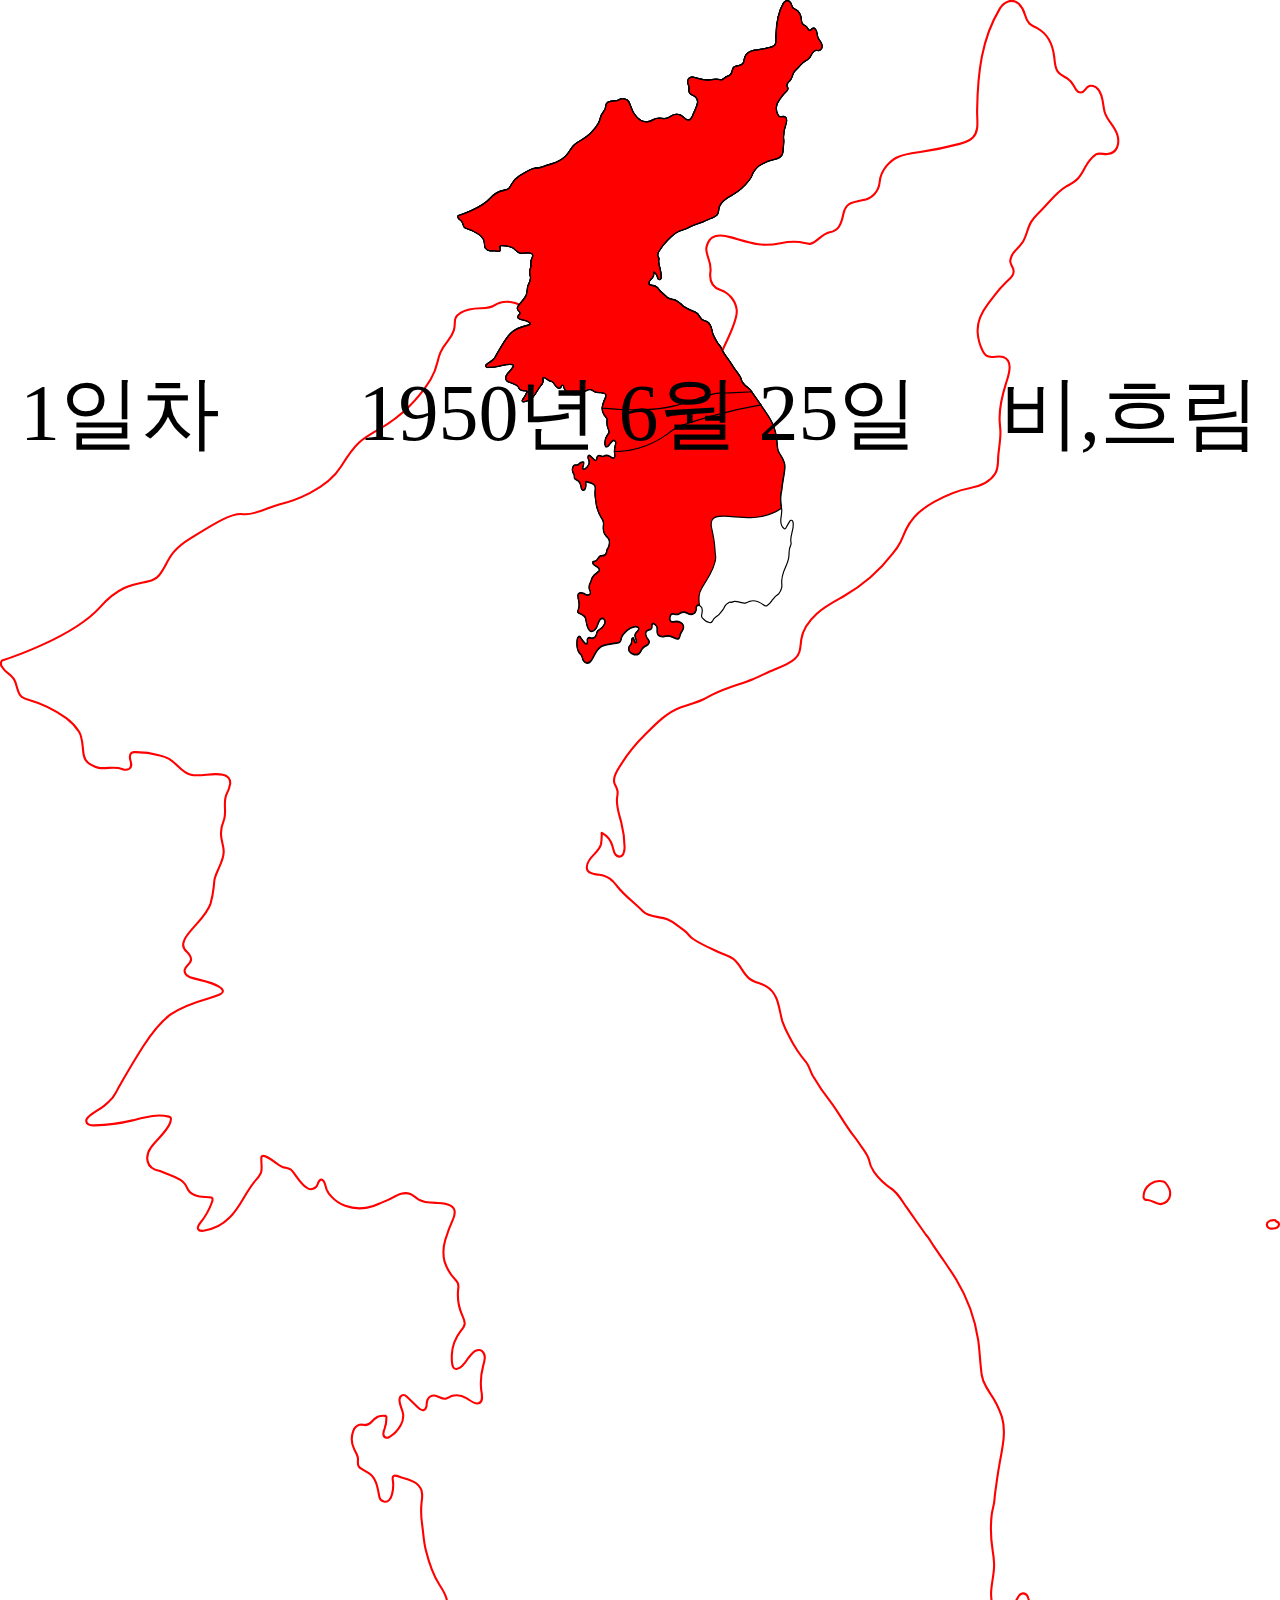
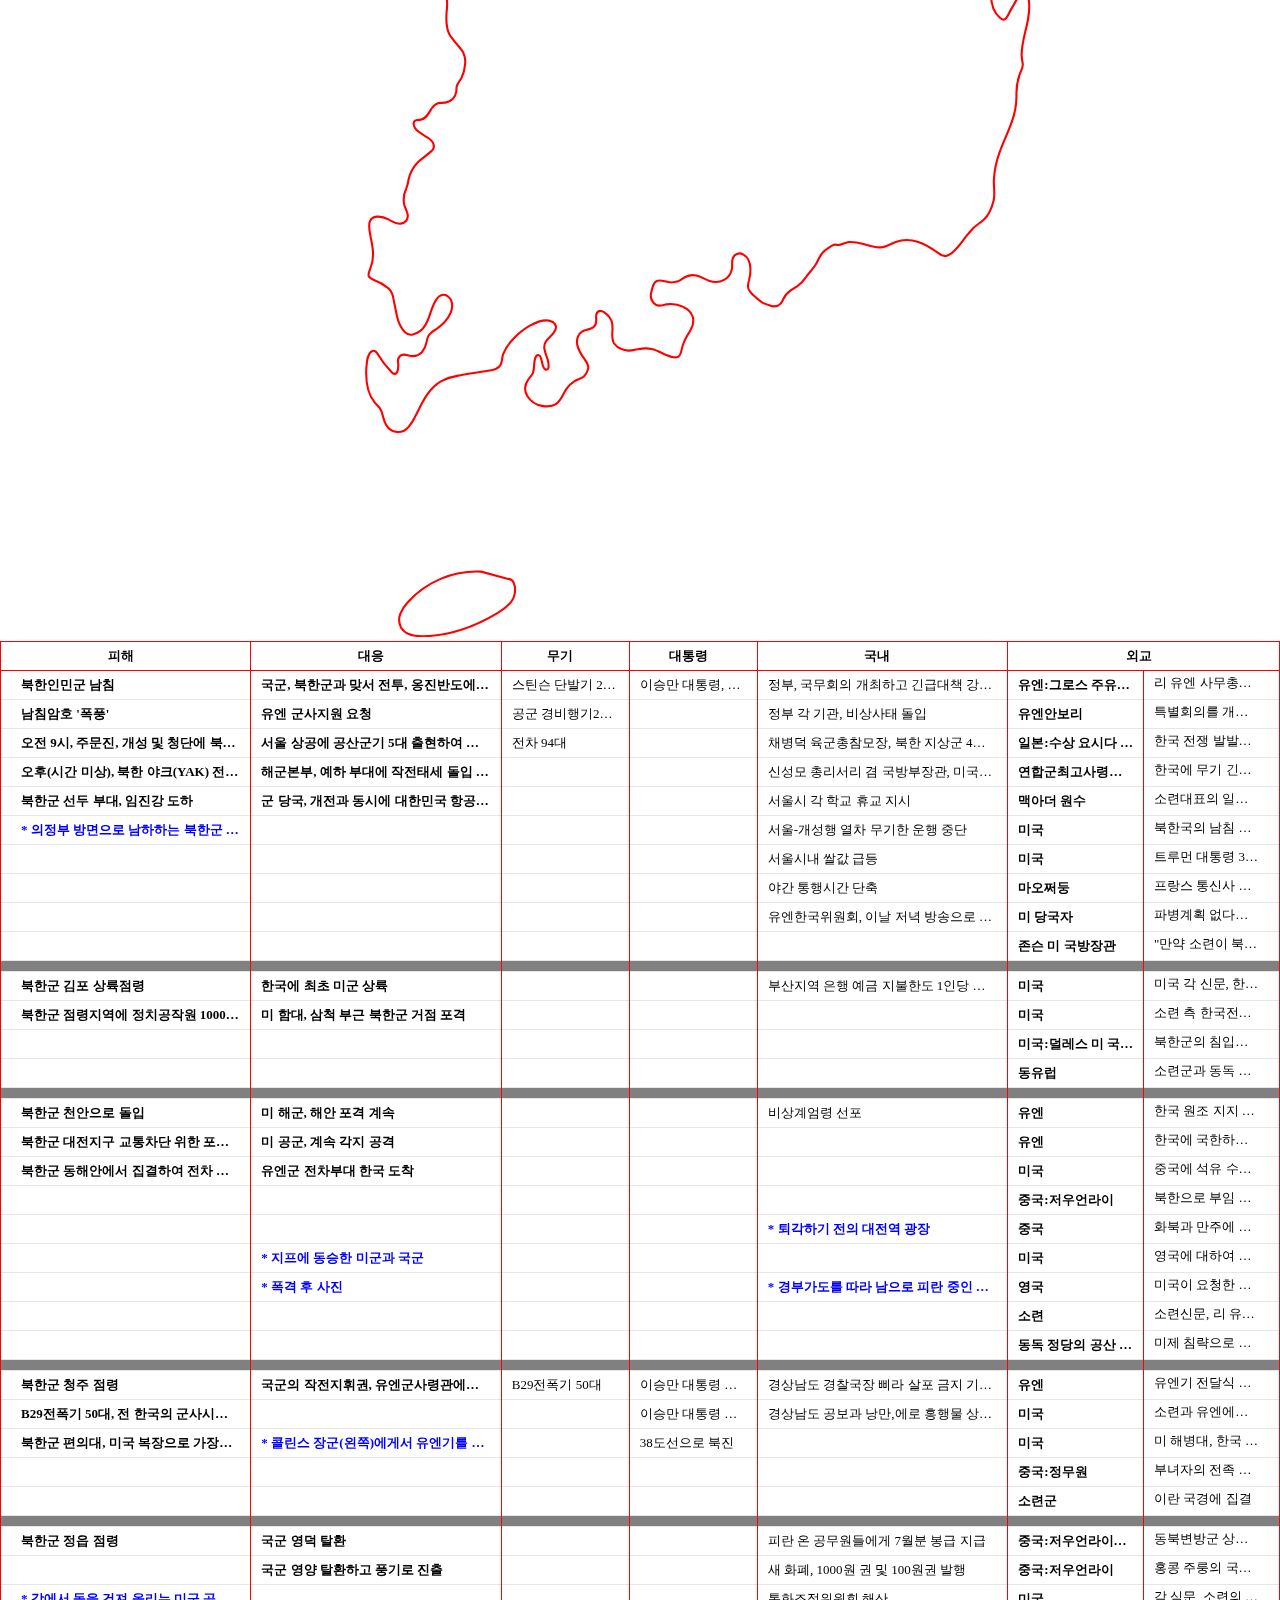
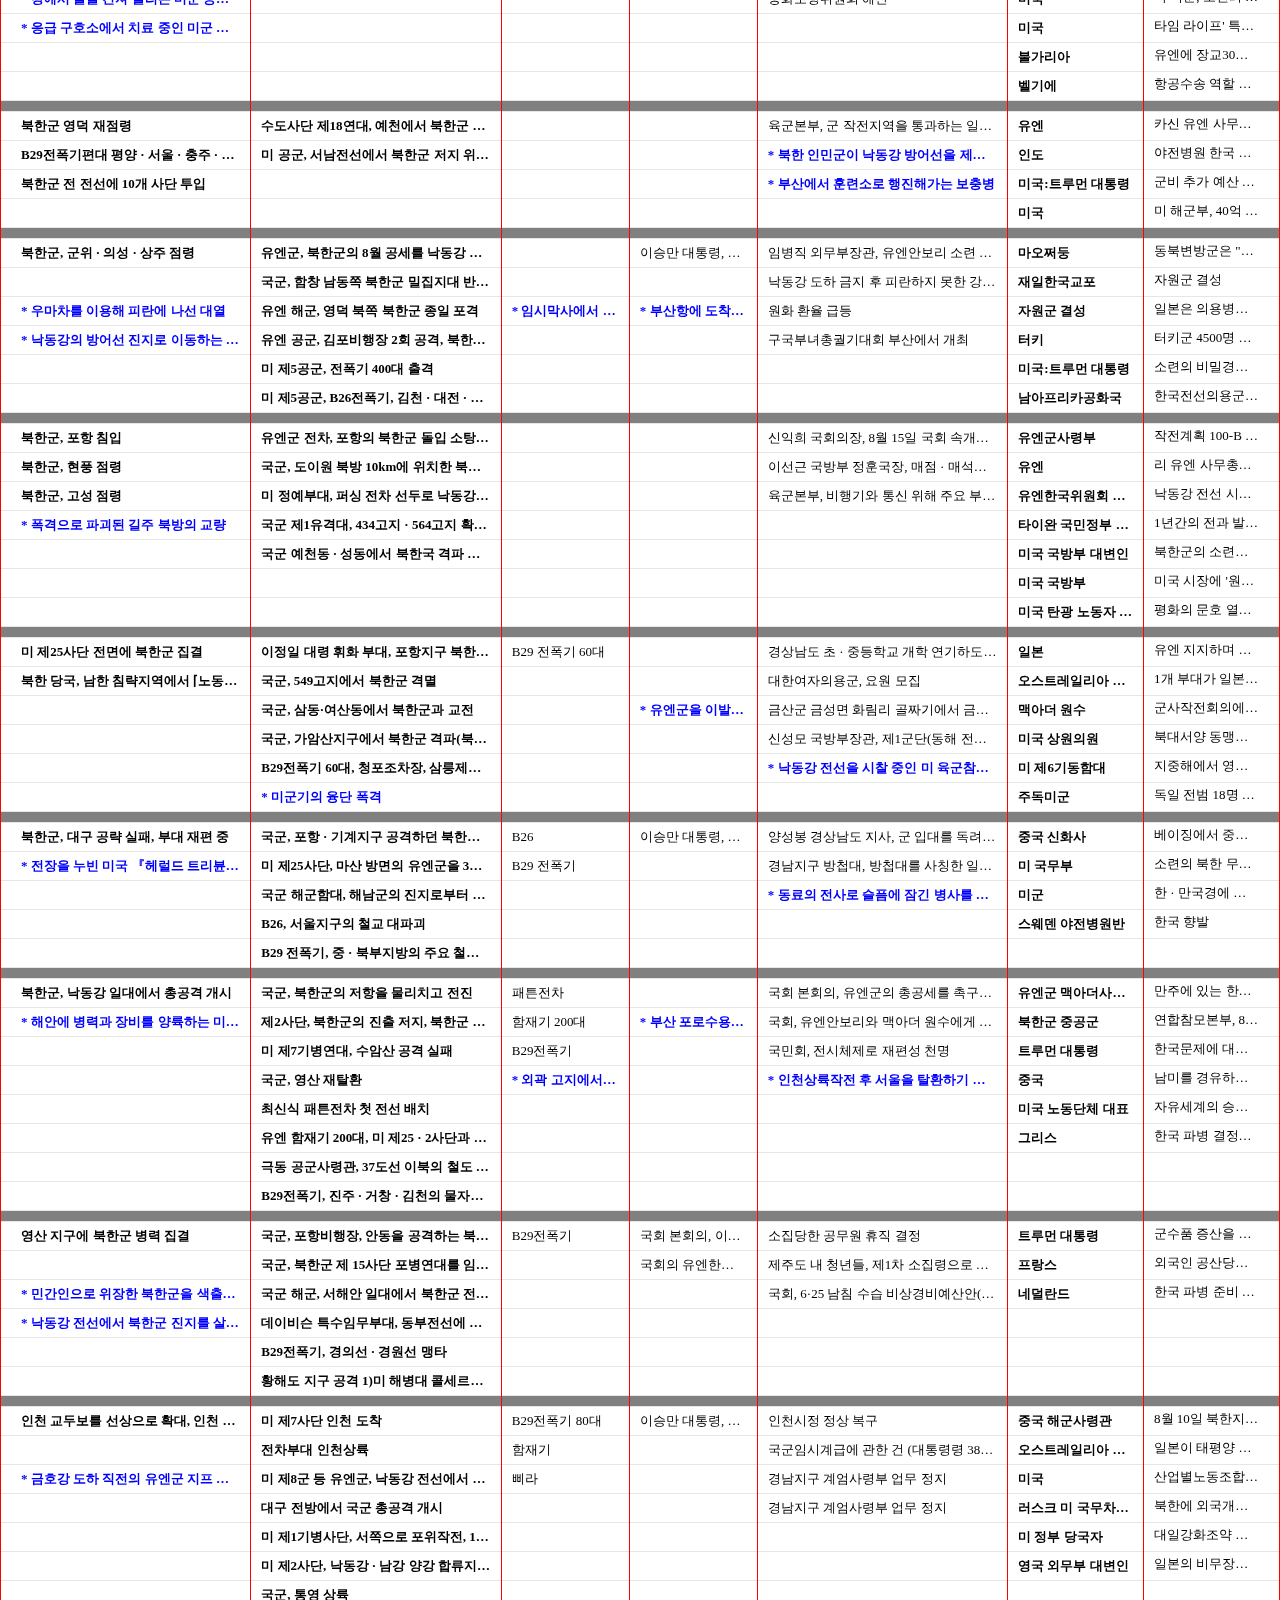
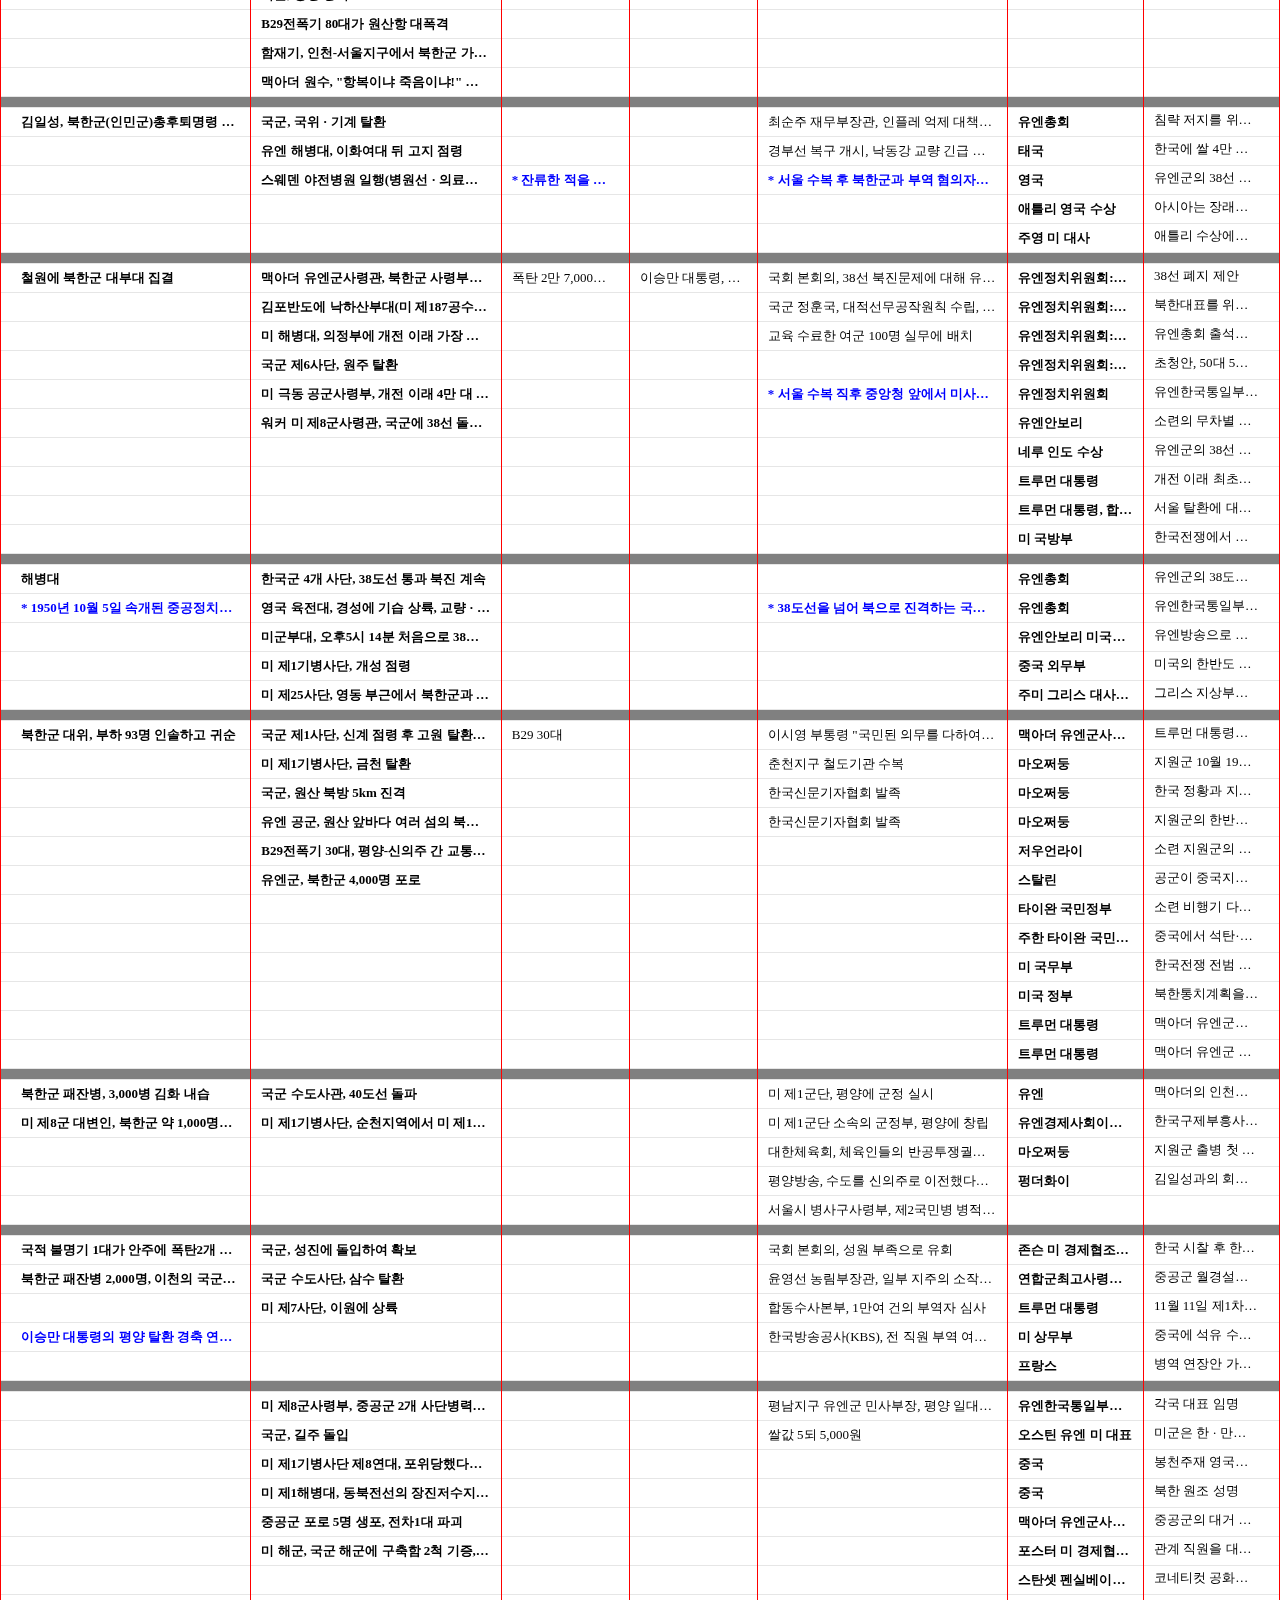
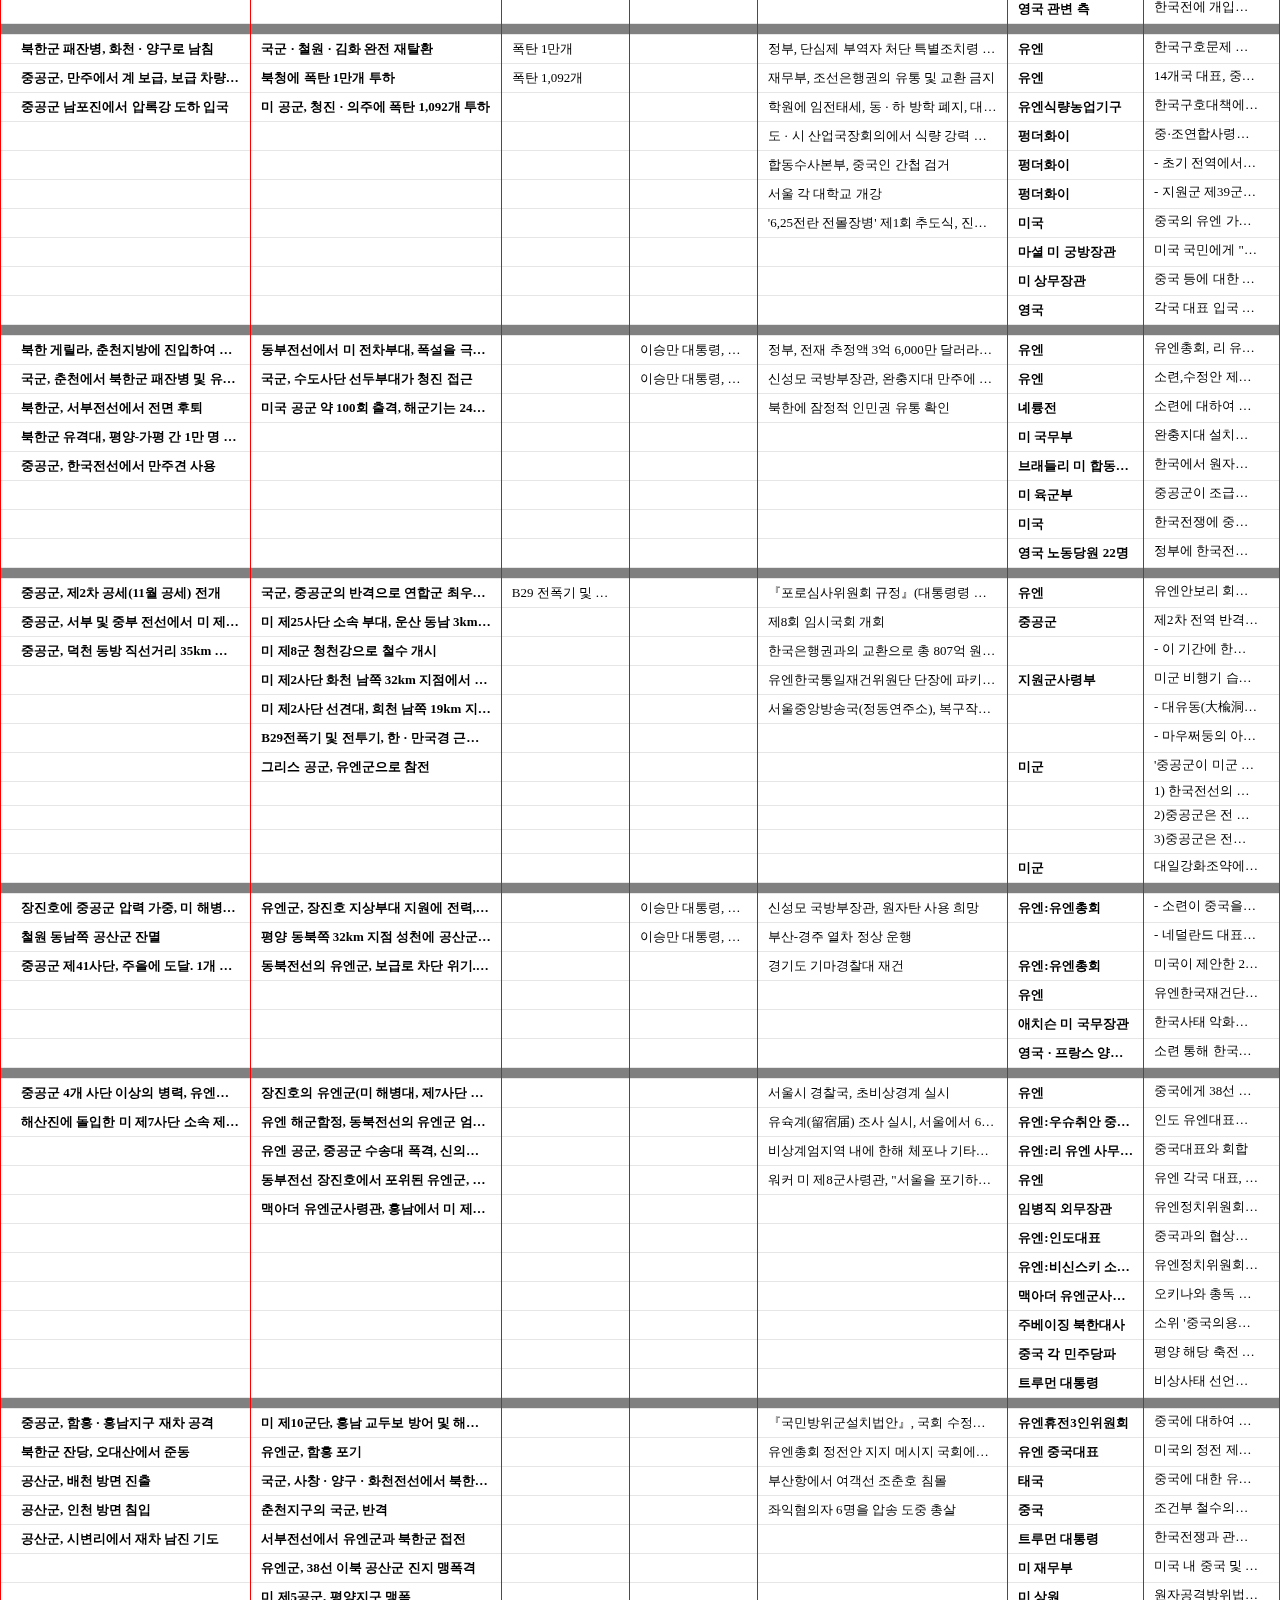
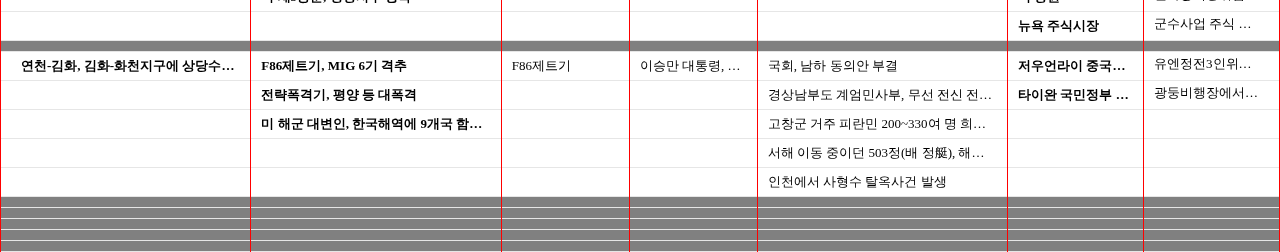
==== index.html @ 72de3a8e "Update index.html" ====
<!DOCTYPE html>
<html lang="en">
<head>
	<meta charset="UTF-8">
	<meta name="viewport" content="width=device-width, initial-scale=1.0">
	<title>index</title>
	<script src="https://code.jquery.com/jquery-3.6.0.min.js"></script>
	<script src="script.js"></script>
  	<link rel="stylesheet" type="text/css" href="1129.css">

</head>
<body>
	<div id="wrap">
		<!-- <div id="nav">
			<p>네트워크</p>
		</div> -->
		<table id="category" border="1">
			<th>피해</th>
			<th>대응</th>
			<th>무기</th>
			<th>대통령</th>
			<th>국내</th>
			<th colspan="2">국외</th>
		</table>
				<!-- 마우스 오버하면 날짜,일수,계절 셀에 따라 변하게 -->
		<div id="header">
			<div class="date">1950년 6월 25일</div>
			<div class="days">1일차</div>
			<div class="weather">비,흐림</div>
		</div>	
<!-- ***********************************************타이틀 지도*********************** -->		
		<div id="map1">
			<svg xmlns="http://www.w3.org/2000/svg" viewBox="0 0 608.01 1062.75">
				<path d="M1034.59,906.72a15.37,15.37,0,0,0,3.89-4c.11-.16.22-.32.34-.47,1.62-2.21,3.65-4.13,5-6.52a32.13,32.13,0,0,1,2.53-4.61,14.63,14.63,0,0,1,3.35-2.81,8.92,8.92,0,0,1,2.38-1.43,8.11,8.11,0,0,1,2.08.12c1.79,0,3.3-1.28,5.11-1.38a20.52,20.52,0,0,1,6.37.79c3.07.8,6.16,2.17,9.3,1.68,2.33-.35,4.37-1.69,6.58-2.52,7.4-2.8,14.33,1.08,20.26,5.31a5.48,5.48,0,0,0,3.29,1.44,4.2,4.2,0,0,0,1.85-.68c3.36-2,5.43-5.45,7.8-8.44,1.11-1.4,2.33-2.79,3.53-4.09,1.48-1.59,3.57-2.68,5.15-4.19,2.41-2.28,3.85-6,4.61-9.19s-.11-6.59.08-9.8a45.93,45.93,0,0,1,2.7-12.94c1.77-4.88,4.1-9.54,5.81-14.44a34.94,34.94,0,0,0,2.23-12.34,27,27,0,0,1,1.62-10.55c.58-1.48,1.64-3.11,1.35-4.77a21.2,21.2,0,0,1-.52-4.24c0-5.69,2-11.1,3-16.65.4-2.27,2.07-12.74-2.44-12.49a2.47,2.47,0,0,0-1.93,1.28c-1.33,2.29-2.65,4.59-4,6.89-.66,1.14-1.69,4.36-3.26,4.3a2.68,2.68,0,0,1-1.55-.76c-3.93-3.3-4.67-9.3-4.18-14.12.39-3.81,1.35-7.57,1.3-11.4a52.16,52.16,0,0,0-.72-6.7,62.47,62.47,0,0,1-.44-16.89c.34-2.5,1.21-4.92,1.35-7.4.14-2.65.67-5.35,1-8,.44-3.24.94-6.48,1.53-9.7,1.29-7,3-14.35,1-21.22a42.64,42.64,0,0,0-5.71-11.43,32.85,32.85,0,0,1-3.19-5.85,22.23,22.23,0,0,1-1.1-6.08c-.5-4.4-.66-8.91-1.31-13.32a78,78,0,0,0-10.42-28.69c-2.14-3.56-4.57-7-6.94-10.43l-3.81-5.53c-1.15-1.67-2.22-3.86-3.66-5.3-3.13-4.54-6.33-8.92-9.48-13.45-2-2.93-4.08-6.76-7.18-8.64a30.16,30.16,0,0,1-8-7.76,14.94,14.94,0,0,1-2.4-5.85c-.66-2.63-3.07-5.36-4.43-7.43a44.24,44.24,0,0,0-2.8-3.87c-4-5-6.83-10.6-10.62-15.68a109.65,109.65,0,0,1-8.9-13c-1.08-2-1.68-4.6-3.12-6.34a59.83,59.83,0,0,1-4-5.26,71.06,71.06,0,0,1-4.23-7.4,44.19,44.19,0,0,1-3.06-6.82c-1.75-6.13-1.56-13-7.79-16.6-2.57-1.49-5.78-1.79-8-3.71-3.12-2.65-4.22-6.86-7.66-9.32-1.79-1.29-3.83-1.77-5.78-2.7-4.61-2.2-9.21-3.93-13.44-6.91-1.3-.92-2-2.14-3.13-3.13-1.31-1.15-2.8-2.16-4.2-3.2a19.3,19.3,0,0,0-4.63-2.81c-3.92-1.48-8.55-.69-11.73-3.92-3.81-3.89-8.23-7-11.69-11.28a30,30,0,0,0-2.48-2.91,11.35,11.35,0,0,0-6.26-3c-1.71-.24-4.45-.23-5.57-1.82a2.9,2.9,0,0,1-.47-1.46c-.16-2.23,1.34-4.22,2.89-5.83s3.3-3.23,3.84-5.4a36.13,36.13,0,0,0,.35-4.29c.06-.41-.25-1.31.11-1.11a10.46,10.46,0,0,1,5,6.32c.39,1.41.5,2.94,1.5,4.08a2.46,2.46,0,0,0,1.84.88c1.33,0,1.84-1.17,2.09-2.16a9.53,9.53,0,0,0,.31-2.55,48.63,48.63,0,0,0-1.5-11.2c-1-3.95-2.55-7.92-2.08-12a11.5,11.5,0,0,0,.23-3.35,17.15,17.15,0,0,0-1.39-3.36c-.83-2.07.2-4.35,1.21-6.16a79.75,79.75,0,0,1,13.3-17.18c4.94-5,10.28-10.56,17-13,3.5-1.25,7.14-2.15,10.51-3.7,1.58-.73,3.1-1.61,4.65-2.41,6.07-3.17,12.67-4.67,19-7.23,3.49-1.42,6.79-3.21,10.3-4.58s6.94-2.62,9.7-5.09,2.52-5.78,3-9.22c.67-4.63,4.07-9.23,7.47-12.33,3.81-3.47,8.16-5.7,12.65-8.18A77.53,77.53,0,0,0,1080,273.62a35.16,35.16,0,0,0,3.83-5.71c1-2,1.73-4.14,2.73-6.14,2.79-5.61,7.75-9.83,13.17-12.78,5-2.73,11.09-5.45,16.73-6.47,4.4-.79,9.74-2.84,12.2-6.83,1.78-2.89,1.24-5.83,1.55-9,.35-3.51,1-7,1-10.53,0-1.81-.25-3.61-.36-5.41-.38-6.34,1.21-12.4,3.11-18.38,1.12-3.52,3.63-10.44-1.45-12.21-2.58-.9-5.78,1-8-.58a5.59,5.59,0,0,1-1.66-2.15,22.65,22.65,0,0,1-2.47-9c-.3-5.46,1.73-9.31,4.94-13.48l2.8-3.65a51.09,51.09,0,0,1,6-6.84c1.77-1.6,4.11-3.4,3.1-6.23-.55-1.54-1.59-2.31-1.31-4a8.72,8.72,0,0,1,2.21-4.42,32.8,32.8,0,0,0,3.83-4.43c1.71-2.87,2.09-6.32,3.78-9.23s4.58-5.25,6.9-7.75c3-3.19,5.9-6.86,9.7-9.09,2.07-1.21,4.12-2.12,5.8-4,2.26-2.47,3.26-5.78,5.38-8.35a12,12,0,0,1,3.07-3c1.61-.82,3.73,0,5.43-.16,4.85-.34,5.93-5.18,4.73-9.19s-4.82-6.74-6-10.69c-1.08-3.62-.51-7.86-3.16-10.9-1.2-1.38-3.38-2.23-4.88-1.17-1.19.85-1.64,2.67-3.29,2.72a2.6,2.6,0,0,1-2.12-1.14c-1.59-2.21-1.84-4-4.19-5.48-1.66-1-3.56-1.77-4.73-3.41-1.33-1.88-1.31-4.37-1.57-6.66-.64-5.62-3-11.17-8.17-13.91a15.09,15.09,0,0,1-3.65-2.14,10.48,10.48,0,0,1-2.16-4.27,11.55,11.55,0,0,0-3-5.23c-3.15-2.7-7-.81-8.84,2.28-8.71,14.49-10.58,30.45-10.85,48.65-.07,4.45,1.07,9.54-2,12.71-1.65,1.68-4,2.4-6.3,3a164,164,0,0,1-18.75,3.86c-3.57.51-7.22.93-10.53,2.36s-8.25,5.94-8.73,12a9.37,9.37,0,0,1-8.07,8.5c-5.27,1-8.12,1.45-9.2,6.83s-2.58,7.64-6.5,8.44-6.51,5.27-9.26,5.49-4.41-2.21-14-.32-14.09-.06-23.45-2.75-11,1.51-11.77,4.74,2.58,6.45,1.88,11.67,2,7.69,4.78,8.6a11.57,11.57,0,0,1,7.69,9.31c.76,5.48-5.8,16.34-7,20.11s-5.11,11.62-13.12,3.55S969,177.76,966,179.81s-4.89,4-11.83,2.9-9.68-.27-13,1.72-8.23,4.2-14.47,2.64-10.11-6.08-13.61-11.3S908,163,905.33,158.08s-10.87-5.06-14.53-2.37-10-.21-15.86,3.44.16,5.44-6.29,13.5-3.09,9.79-8.11,18.25a69.84,69.84,0,0,1-23.8,23.24C827.27,219.44,825,221,818,232.21s-23.09,16.49-29,17.92-11.9,5.45-17.64,4.74-14.2,4.87-25.1,11.61-10,11.62-14.77,17.5-14.2-.29-27.82,14.91S657,324.35,657,324.35a2.48,2.48,0,0,0,0,3.08,10.26,10.26,0,0,0,2.75,2.94,12.64,12.64,0,0,1,2.86,2.84c1.68,2.63,1.29,6.49,3.73,8.43a9,9,0,0,0,3.13,1.37,56.88,56.88,0,0,1,18,8.77,24.77,24.77,0,0,1,6.15,6.56c1.26,2.06,1.49,5.3,1.74,7.67.2,1.93.15,3.62,1.15,5.37,1.1,1.92,4.28,3.68,6.44,4,3.76.55,7.54-.88,11.35.6a3.52,3.52,0,0,0,3-.15c2.92-1.67-1.4-5.75,1.14-7.58a2.76,2.76,0,0,1,1.48-.37,41.39,41.39,0,0,1,12,1.63,18.31,18.31,0,0,1,4.39,1.6c3.74,2.12,6.1,6.64,10.31,7.53,5,1.06,10.22-1.19,15.26,0a4.72,4.72,0,0,1,2.61,1.36,4,4,0,0,1,.8,3.13,13.08,13.08,0,0,1-1.54,4.38c-2.17,4,.26,9-1.57,13.15a14.54,14.54,0,0,0-1.08,7.76c.31,2.21,1.13,4.35,1.16,6.58.05,3.12-1.42,6-2.67,8.74a27.54,27.54,0,0,0-1.6,4.22c-.36,1.39-.27,2.77-.51,4.15a48.81,48.81,0,0,1-1.46,7.73c-2.1,6.17-7.94,10.22-11.54,15.63a9,9,0,0,0-1,1.9,4.49,4.49,0,0,0,1.05,5.16c1,1,2.29,2.35,2.22,3.93-.09,2-2.83,3-3.08,5a3,3,0,0,0,1.24,2.59,7.74,7.74,0,0,0,2.74,1.2c4.18,1.17,8.6,1.81,12.33,4,1.72,1,2.89,2.56.61,3.67a32.61,32.61,0,0,1-5.27,1.85c-6.39,1.84-12.88,3.85-18.27,7.74s-9.16,9.19-12.7,14.64c-4.22,6.47-8.08,13.18-11.94,19.87a31.41,31.41,0,0,1-2.91,5,26.74,26.74,0,0,1-4.07,3.89c-2.51,2-5.39,3.18-7.63,5.48a2.76,2.76,0,0,0-.82,1.31,2.07,2.07,0,0,0,1.28,2.13,5.87,5.87,0,0,0,2.64.36,86.27,86.27,0,0,0,18.09-2.38c5.71-1.38,11.3-3.19,17.23-1.77a1.36,1.36,0,0,1,.79.4,1.16,1.16,0,0,1,.17.76,6.73,6.73,0,0,1-.52,2.12c-1.92,4.54-6.25,7.4-9,11.43a9,9,0,0,0-1.76,5,6.16,6.16,0,0,0,3.46,5.36c1.05.5,2.18.53,3.27,1,1.26.56,2.53,1.09,3.82,1.57,2.82,1.05,5.94,2.06,7.55,4.6.52.82.85,1.74,1.36,2.56,2.14,3.4,6.8,3.41,10.35,3.53a1.59,1.59,0,0,1,.84.18c.58.37.44,1.25.21,1.91a34.22,34.22,0,0,1-5.78,10.24c-.63.78-1.34,1.78-.91,2.69s1.64,1,2.61.86A21.56,21.56,0,0,0,765.06,589c5.42-5.24,7.57-12.43,12.55-17.92,1.2-1.32,2.39-2.72,2.59-4.55s-.11-3.84-.09-5.73a1.41,1.41,0,0,1,.14-.73,1,1,0,0,1,.89-.38c1.9.14,4.66,2.42,6.18,3.52a11.13,11.13,0,0,0,2.84,1.74c1.25.44,2.7.36,3.8,1.09a5.75,5.75,0,0,1,1.3,1.35c1.93,2.47,3.75,5.72,6.44,7.42a3.3,3.3,0,0,0,5.17-1.63c.34-.87.7-2.56,2.06-2.18a2,2,0,0,1,1.09,1.1,21.62,21.62,0,0,1,1.07,3.47,10.72,10.72,0,0,0,2.24,3.34,17,17,0,0,0,6.61,4.49,19.87,19.87,0,0,0,10.45.87,22.32,22.32,0,0,0,5.64-1.84c1.44-.7,2.89-1.18,4.32-1.84,3.25-1.48,6.76-4.32,10.55-2.79,1.41.57,2.48,1.73,3.77,2.53,2.76,1.71,6.14,1.62,9.26,1.72,2.85.09,8,.47,8.07,4.36a9,9,0,0,1-.89,3.57,79.35,79.35,0,0,0-3.62,9.64,19.77,19.77,0,0,0-.36,10.18,22.39,22.39,0,0,0,5.18,8.75,6.1,6.1,0,0,1,1.18,1.67,6.56,6.56,0,0,1,.1,3.15A24.3,24.3,0,0,0,875.36,635c.64,1.48,1.56,3,1.34,4.57-.19,1.39-1.21,2.49-2.07,3.61a19.49,19.49,0,0,0-4,10.9c-.09,1.77-.16,4.3.62,5.94s3,.66,4.12-.38a21.67,21.67,0,0,0,2.75-3.49,26.87,26.87,0,0,1,2.49-2.94c1-1,3-1.92,4.32-.86a4.08,4.08,0,0,1,1.33,3.39,16.18,16.18,0,0,1-.78,3.69,31.29,31.29,0,0,0-.94,11.15c.18,1.83,1.43,5.92-1.27,6.65-2,.54-4.13-1.61-5.75-2.47a9,9,0,0,0-6.66-1.12c-1,.3-1.87,1-2.9,1.3-1.91.57-3.72-1.31-5.71-1.4a3.47,3.47,0,0,0-3.13,1.92c-.66,1.17-.31,2.16-.6,3.39a2.06,2.06,0,0,1-1.43,1.61c-1,.23-1.94-.59-2.67-1.33q-2.51-2.6-5.15-5.06c-1.71-1.61-3.46-.56-3.53,1.61-.07,2.36,1.45,4.4,1.75,6.69a8.79,8.79,0,0,1-1.18,5.23,14.5,14.5,0,0,1-5.27,5.53,2.51,2.51,0,0,1-1.5.47,1.91,1.91,0,0,1-1.45-1.93,7.37,7.37,0,0,1,.64-2.54,14.15,14.15,0,0,0,.79-5.28.57.57,0,0,0-.68-.68,8,8,0,0,0-3.42.43,11.13,11.13,0,0,0-3,2.47,4.35,4.35,0,0,1-3.18,1.5,5.81,5.81,0,0,0-2.43-.14,4.7,4.7,0,0,0-3,2.84,11,11,0,0,0,.41,8.71c.7,1.38,1.66,2.71,1.8,4.25.12,1.28-.33,2.68.3,3.8a3.68,3.68,0,0,0,1.24,1.21c1.2.82,2.54,1.43,3.76,2.24,3.59,2.41,4.11,7.24,4.84,11a3,3,0,0,0,2.18,2.4c4.41,1.06,4.67-7.7,4.24-10.13-.16-.92-.3-1.91.67-2.14s3,.78,3.88,1a22.29,22.29,0,0,1,5.45,1.95,7.54,7.54,0,0,1,3.69,4.28,13.08,13.08,0,0,1,0,5.14,41.8,41.8,0,0,0,.27,10.95c.55,4,.67,7.84,1.65,11.77,1.41,5.71,3.21,11.63,6.46,16.57,1.61,2.45,3.34,5,3.69,7.88a23.4,23.4,0,0,1-.17,4.8c-.33,3.87-.52,8.26,1.65,11.62a60.49,60.49,0,0,0,4.51,5.61,12.9,12.9,0,0,1,1.71,2.44,10.19,10.19,0,0,1,.85,5.8,17.3,17.3,0,0,1-1.76,6.4c-.78,1.31-1.91,2.48-2.22,4a23.59,23.59,0,0,0-.17,2.38,6.06,6.06,0,0,1-5.18,5.2,20.09,20.09,0,0,0-3.48.25,6.75,6.75,0,0,0-3.52,3.29c-1.2,2-2.5,4.45-5.06,4.64-1,.07-2.23,0-2.77.79a2.17,2.17,0,0,0-.19,1.48,4.55,4.55,0,0,0,.8,1.94c1.63,2.21,4.22,3,6.28,4.52,1.51,1.13,3,3,2.22,5a2.9,2.9,0,0,1-.81,1c-2,1.79-4.28,3.35-6.31,5.16a16.94,16.94,0,0,0-4.63,8.32,19.67,19.67,0,0,1-1.1,4.38,12,12,0,0,0-1,7.58c.35,1.32,1,2.54,1.4,3.85a4.45,4.45,0,0,1-.42,3.92,3.94,3.94,0,0,1-2.68,1.35c-2.49.27-3.73-.93-5.82-2-2.46-1.25-7.16-2.56-8.7.72-1.1,2.32,0,6,.45,8.44,1.1,5.22,1.72,9.67-.5,14.7-.44,1-1,2.15-.53,3.16s1.65,1.45,2.7,1.84a20.74,20.74,0,0,1,6.18,3.57,7.82,7.82,0,0,1,1.62,1.73c1.1,1.67,1.21,3.89,1.64,5.8.49,2.2.83,4.44,1.4,6.62a15.22,15.22,0,0,0,3.78,7.19c2,1.89,5.18.73,7.12-.79,2.24-1.74,3.45-4.49,4.36-7.19s1.68-5.5,3.33-7.82a4.52,4.52,0,0,1,3.23-2.17,3.3,3.3,0,0,1,1.83.5,5.15,5.15,0,0,1,2.33,3.71,8.54,8.54,0,0,1-.68,4.42c-1.42,3.44-4.29,6.1-7.43,8.12a9.15,9.15,0,0,0-3,2.53,10,10,0,0,0-1,3.19,10,10,0,0,1-2.22,4.82,6.26,6.26,0,0,1-5.18,1.77c-1.7-.16-3.57-1.47-5.13-.05a3.29,3.29,0,0,0-1,2.85,12.45,12.45,0,0,1-.11,3.9c-.15.78-.51,1.69-1.3,1.82a2.13,2.13,0,0,1-1.7-.87,43.55,43.55,0,0,1-6.33-8.23,4.82,4.82,0,0,0-1-1.34c-2.66-2.19-4.08,2.61-4.3,4.38-.76,6.07-.54,14.49,3.54,19.48.78,1,1.73,1.76,2.46,2.75,1.8,2.48,1.46,5.69,3.15,8.14a6.35,6.35,0,0,0,10.59.86,21,21,0,0,0,3.14-4.92c3.19-6.19,6-13.19,12.42-16.79a28,28,0,0,1,8-2.62c5.26-1.11,10.52-1.78,15.82-2.6a7.41,7.41,0,0,0,2-.54c3.65-1.63,2.62-4.63,3.55-7.1a20,20,0,0,1,3.92-6.25,33,33,0,0,1,8.78-7.3c2.87-1.55,6.76-3.34,10-2.1a3.45,3.45,0,0,1,2.36,2.45,3.24,3.24,0,0,1-.27,1.7c-1.43,3.62-5.86,4.55-5.2,9.08a29.69,29.69,0,0,0,1.49,4.81c.23.69,1.49,6.07-1.12,4.81a2.63,2.63,0,0,1-1.12-1.82q-.42-1.56-.78-3.15c-.15-.69-.4-1.49-1.07-1.69-.83-.24-1.54.65-1.81,1.47-.8,2.4-.1,5.2-1.29,7.44a25.88,25.88,0,0,1-2,2.67c-3.9,5.52.81,11.43,6.48,12.47,2.26.41,4.74.44,6.66-.8,2.38-1.53,3.28-4.51,4.79-6.9a12.85,12.85,0,0,1,4.1-4.07c2.32-1.41,5-1.12,6.29-5.36a3.77,3.77,0,0,0,.16-1.79,7.92,7.92,0,0,0-1.55-3c-1.58-2.21-3.18-4.47-3.65-7.24a7.08,7.08,0,0,1,.35-3.76c1.08-2.75,3.16-2.78,5.48-3.58a7,7,0,0,0,1.91-.92c2.38-1.8.69-4.21,1.45-6.3a2.1,2.1,0,0,1,2.32-1.35,4.64,4.64,0,0,1,2.21,1.28,9.31,9.31,0,0,1,2.59,3.42c1.3,3.31-.7,7.59,1.16,10.64a7.16,7.16,0,0,0,3.51,2.76,10.18,10.18,0,0,0,3.22.72,19,19,0,0,0,3.28-.45c1.1-.15,2.19-.36,3.3-.48a13.94,13.94,0,0,1,4.6.18c3.65.8,6.76,3.43,10.47,3.92a3.47,3.47,0,0,0,2.16-.28c1-.59,1.27-1.84,1.52-3a22.78,22.78,0,0,1,1.51-4.72c.85-1.8,2-3.41,2.95-5.18a8.44,8.44,0,0,0,1-5.74,8,8,0,0,0-4.56-5,13.6,13.6,0,0,0-8-1.23c-2.17.39-4,1.45-6-.56a5.28,5.28,0,0,1-1.23-5.16c.43-1.51.61-4.27,2.41-5.26,1.24-.68,2.77-.26,4.14.07a9.83,9.83,0,0,0,6.14,0c1.25-.52,2.28-1.46,3.48-2.09a7.81,7.81,0,0,1,5.29-.7c2.18.49,4,1.9,6.17,2.6a8.87,8.87,0,0,0,7.2-.64,7.44,7.44,0,0,0,3.48-5.23c.4-2-.57-4.44,1.13-6.16a3.67,3.67,0,0,1,4.32-.49c2.43,1.29,3.21,4.05,3.31,6.63a18.22,18.22,0,0,1-.63,5.55,9.35,9.35,0,0,0-.55,2.84c.08,2.14,1.89,3.76,3.56,5.11a26.6,26.6,0,0,0,3.5,2.81,22.09,22.09,0,0,0,3.11,1.11,5.7,5.7,0,0,0,4,.28,5,5,0,0,0,2.35-2.59c.07-.13.13-.27.19-.41a10.43,10.43,0,0,1,3.63-4.32Z" transform="translate(-655.99 -10.63)" fill="none" stroke="red" stroke-miterlimit="10"/>
				<path d="M884.56,1042.18a44.15,44.15,0,0,0-34.76,14.4,17.27,17.27,0,0,0-3.63,5.59,8,8,0,0,0,.27,6.5c2,3.55,6.71,4.29,10.76,4.2,12.46-.3,24.59-4.68,35.27-11.12,3-1.79,6-3.9,7.4-7s1-9.11-2.51-9.11Z" transform="translate(-655.99 -10.63)" fill="none" stroke="red" stroke-miterlimit="10"/>
				<path d="M1208.56,571.82a7.67,7.67,0,0,0-9.37,6.78,1.92,1.92,0,0,0,.46,1.67,2.85,2.85,0,0,0,1.6.37c2.11.21,3.9,1.91,6,1.94a4.89,4.89,0,0,0,4.56-4.19c.37-2.22-.83-4.34-2.31-6Z" transform="translate(-655.99 -10.63)" fill="none" stroke="red" stroke-miterlimit="10"/>
				<path d="M1261.8,590.29a4.85,4.85,0,0,0-2.87.37,2,2,0,0,0-1,2.47,2,2,0,0,0,1.27,1,4.51,4.51,0,0,0,1.68.08,4.06,4.06,0,0,0,1.77-.5,1.77,1.77,0,0,0,.88-1.53,1.43,1.43,0,0,0-1.27-1.27Z" transform="translate(-655.99 -10.63)" fill="none" stroke="red" stroke-miterlimit="10"/>
			</svg>
		</div>


<!-- ***********************************************지도바탕*********************** -->		
<svg id="map2" xmlns="http://www.w3.org/2000/svg" viewBox="0 0 308.14 559.55" width="1280px" height="664px">
    <svg id="Layer_1" data-name="Layer 1" xmlns="http://www.w3.org/2000/svg" viewBox="0 0 308.14 559.55" width="308px" height="559px">
      <defs>
        <mask id="mask">
          <rect x="0" y="0" width="1280px" height="664px" class="mask"/>
        </mask>
      </defs> 
      <path mask="url(#mask)" d="M711.46,62.26c-.69-2.31-2.79-3.9-3.46-6.18-.62-2.1-.29-4.55-1.83-6.32a2.23,2.23,0,0,0-2.82-.67c-.69.49-1,1.54-1.91,1.57a1.51,1.51,0,0,1-1.23-.66c-.91-1.28-1.06-2.32-2.42-3.17a8.44,8.44,0,0,1-2.74-2c-.77-1.09-.76-2.52-.91-3.85-.37-3.26-1.74-6.46-4.72-8a8.74,8.74,0,0,1-2.12-1.24,6,6,0,0,1-1.25-2.48,6.7,6.7,0,0,0-1.77-3c-1.82-1.56-4-.47-5.11,1.32-5,8.39-6.13,17.63-6.28,28.16,0,2.58.61,5.52-1.19,7.36a7.76,7.76,0,0,1-3.65,1.74A93.61,93.61,0,0,1,657.2,67a24.66,24.66,0,0,0-6.1,1.37,9,9,0,0,0-5.05,6.93,5.42,5.42,0,0,1-4.67,4.92c-3.06.56-4.71.84-5.33,4s-1.49,4.42-3.77,4.89-3.76,3-5.35,3.17-2.55-1.27-8.09-.18-8.16,0-13.58-1.59-6.35.87-6.82,2.74,1.5,3.74,1.09,6.76,1.19,4.45,2.77,5a6.71,6.71,0,0,1,4.46,5.38c.43,3.18-3.37,9.47-4,11.65s-3,6.72-7.6,2.05-9.65-2.11-11.33-.93-2.83,2.33-6.85,1.68-5.61-.16-7.54,1a10.72,10.72,0,0,1-8.37,1.52c-3.61-.9-5.85-3.52-7.88-6.54s-3-7.41-4.51-10.24-6.29-2.93-8.41-1.37-5.82-.12-9.18,2,.09,3.15-3.64,7.82-1.79,5.66-4.7,10.56A40.28,40.28,0,0,1,508.92,143c-5.48,3.07-6.81,4-10.87,10.46s-13.37,9.55-16.77,10.38-6.9,3.16-10.22,2.74-8.22,2.82-14.53,6.73S450.72,180,448,183.41s-8.22-.16-16.1,8.64-27,14.74-27,14.74a1.46,1.46,0,0,0,0,1.78,6.16,6.16,0,0,0,1.6,1.7,7.38,7.38,0,0,1,1.65,1.65c1,1.52.75,3.75,2.16,4.88a5.34,5.34,0,0,0,1.81.79,32.88,32.88,0,0,1,10.44,5.08,14.27,14.27,0,0,1,3.56,3.79,11.35,11.35,0,0,1,1,4.44,7.07,7.07,0,0,0,.66,3.11,6,6,0,0,0,3.73,2.32c2.18.32,4.37-.51,6.58.35a2.06,2.06,0,0,0,1.75-.09c1.69-1-.81-3.33.67-4.39a1.54,1.54,0,0,1,.85-.21,23.58,23.58,0,0,1,7,.94,10.87,10.87,0,0,1,2.54.92c2.17,1.23,3.53,3.85,6,4.36,2.89.62,5.92-.68,8.83,0a2.76,2.76,0,0,1,1.52.79,2.36,2.36,0,0,1,.46,1.81,7.5,7.5,0,0,1-.9,2.54c-1.25,2.31.15,5.2-.9,7.61a8.34,8.34,0,0,0-.63,4.49,31.34,31.34,0,0,1,.67,3.81,12.17,12.17,0,0,1-1.54,5.06,15.32,15.32,0,0,0-.93,2.44c-.21.81-.15,1.61-.29,2.41a29.14,29.14,0,0,1-.85,4.47c-1.22,3.57-4.6,5.92-6.68,9.05a5,5,0,0,0-.56,1.1,2.59,2.59,0,0,0,.61,3,3.4,3.4,0,0,1,1.28,2.28c-.05,1.16-1.64,1.74-1.78,2.89a1.71,1.71,0,0,0,.72,1.51,4.67,4.67,0,0,0,1.58.69c2.42.68,5,1.05,7.14,2.34,1,.59,1.67,1.48.35,2.12a19,19,0,0,1-3.05,1.07c-3.7,1.07-7.46,2.23-10.57,4.49s-5.3,5.31-7.36,8.47c-2.44,3.75-4.67,7.63-6.91,11.5a17.7,17.7,0,0,1-1.68,2.89,15.23,15.23,0,0,1-2.36,2.25c-1.45,1.13-3.12,1.84-4.42,3.18a1.57,1.57,0,0,0-.47.75,1.21,1.21,0,0,0,.74,1.24,3.29,3.29,0,0,0,1.53.2,50,50,0,0,0,10.47-1.37c3.3-.8,6.54-1.85,10-1a.75.75,0,0,1,.46.23.64.64,0,0,1,.1.45,3.47,3.47,0,0,1-.3,1.22c-1.11,2.63-3.61,4.29-5.18,6.62a5.25,5.25,0,0,0-1,2.87,3.56,3.56,0,0,0,2,3.1c.61.29,1.26.31,1.89.59s1.47.63,2.21.91c1.63.61,3.44,1.2,4.38,2.66.3.48.48,1,.78,1.49,1.24,2,3.94,2,6,2a.9.9,0,0,1,.49.1c.33.22.25.73.12,1.11a19.66,19.66,0,0,1-3.35,5.93c-.36.45-.77,1-.52,1.55s.94.57,1.51.5a12.49,12.49,0,0,0,7.05-3.6c3.13-3,4.38-7.19,7.27-10.37a4.93,4.93,0,0,0,1.5-2.64c.12-1.09-.07-2.22-.06-3.31a.83.83,0,0,1,.08-.42.55.55,0,0,1,.52-.22c1.1.08,2.7,1.39,3.57,2a6.71,6.71,0,0,0,1.65,1,9.31,9.31,0,0,1,2.2.63,3.47,3.47,0,0,1,.75.78c1.12,1.43,2.17,3.32,3.73,4.3a1.91,1.91,0,0,0,3-.94c.2-.51.41-1.49,1.2-1.27a1.2,1.2,0,0,1,.63.64,12.21,12.21,0,0,1,.61,2,6.43,6.43,0,0,0,1.3,1.93,9.78,9.78,0,0,0,3.83,2.6,11.33,11.33,0,0,0,6.05.5,12.45,12.45,0,0,0,3.26-1.06c.84-.41,1.67-.68,2.5-1.06,1.89-.86,3.92-2.5,6.11-1.62a15.74,15.74,0,0,1,2.19,1.46c1.59,1,3.55.94,5.36,1,1.64,0,4.6.27,4.67,2.52a5.19,5.19,0,0,1-.52,2.07,46.92,46.92,0,0,0-2.1,5.58,11.55,11.55,0,0,0-.2,5.89,13.09,13.09,0,0,0,3,5.07,3.54,3.54,0,0,1,.69,1,3.89,3.89,0,0,1,.06,1.83,14,14,0,0,0,1,6.74,5.15,5.15,0,0,1,.78,2.64,4.66,4.66,0,0,1-1.2,2.09,11.36,11.36,0,0,0-2.3,6.31,7.83,7.83,0,0,0,.37,3.44c.48,1,1.7.39,2.38-.22a12,12,0,0,0,1.59-2,15.59,15.59,0,0,1,1.44-1.7c.6-.61,1.73-1.11,2.5-.5a2.37,2.37,0,0,1,.78,2,9.82,9.82,0,0,1-.45,2.14,18.06,18.06,0,0,0-.55,6.46c.1,1.06.83,3.42-.73,3.85-1.15.31-2.4-.94-3.34-1.43a5.17,5.17,0,0,0-3.85-.65c-.61.17-1.09.57-1.68.75-1.11.33-2.15-.76-3.31-.81a2,2,0,0,0-1.81,1.11c-.38.68-.18,1.25-.34,2a1.21,1.21,0,0,1-.83.94c-.59.13-1.12-.35-1.55-.78-1-1-2-2-3-2.93s-2-.32-2,.94.84,2.54,1,3.87a5.15,5.15,0,0,1-.68,3,8.47,8.47,0,0,1-3.06,3.2,1.42,1.42,0,0,1-.86.27,1.1,1.1,0,0,1-.84-1.12,4.3,4.3,0,0,1,.37-1.47,8.35,8.35,0,0,0,.46-3.05.34.34,0,0,0-.4-.4,4.73,4.73,0,0,0-2,.25,6.34,6.34,0,0,0-1.72,1.43,2.53,2.53,0,0,1-1.84.87,3.5,3.5,0,0,0-1.41-.08,2.73,2.73,0,0,0-1.74,1.64,6.4,6.4,0,0,0,.23,5,7.15,7.15,0,0,1,1.05,2.47c.06.74-.19,1.55.17,2.2a2.07,2.07,0,0,0,.72.69c.7.48,1.47.83,2.17,1.3,2.09,1.4,2.39,4.19,2.81,6.4a1.73,1.73,0,0,0,1.26,1.39c2.55.61,2.7-4.46,2.45-5.86-.09-.54-.17-1.11.39-1.25s1.72.46,2.25.6a12.85,12.85,0,0,1,3.15,1.12,4.41,4.41,0,0,1,2.14,2.48,7.48,7.48,0,0,1,0,3,24,24,0,0,0,.16,6.34,66,66,0,0,0,1,6.81,31.05,31.05,0,0,0,3.74,9.6,11,11,0,0,1,2.14,4.55,13.59,13.59,0,0,1-.1,2.78c-.19,2.24-.3,4.79,1,6.73a33.64,33.64,0,0,0,2.6,3.25,8.18,8.18,0,0,1,1,1.41,5.94,5.94,0,0,1,.49,3.36,10.05,10.05,0,0,1-1,3.7,8.46,8.46,0,0,0-1.29,2.3c-.09.45,0,.92-.1,1.38a3.49,3.49,0,0,1-3,3,12.32,12.32,0,0,0-2,.14,3.93,3.93,0,0,0-2,1.91c-.7,1.14-1.45,2.57-2.94,2.68-.57.05-1.28,0-1.6.46a1.28,1.28,0,0,0-.11.86,2.58,2.58,0,0,0,.47,1.12c.94,1.28,2.44,1.72,3.63,2.62.87.65,1.74,1.76,1.28,2.89a1.63,1.63,0,0,1-.46.59c-1.18,1-2.48,1.94-3.66,3a9.91,9.91,0,0,0-2.68,4.82A11.37,11.37,0,0,1,516,517a6.91,6.91,0,0,0-.57,4.38c.2.77.59,1.47.81,2.23a2.61,2.61,0,0,1-.25,2.27,2.26,2.26,0,0,1-1.55.78c-1.44.16-2.16-.54-3.37-1.15-1.42-.72-4.14-1.48-5,.41-.63,1.35,0,3.51.27,4.89.63,3,1,5.6-.29,8.51a2.38,2.38,0,0,0-.31,1.83c.25.6.95.84,1.56,1.06a12.31,12.31,0,0,1,3.58,2.07,4.94,4.94,0,0,1,.94,1,10.21,10.21,0,0,1,.95,3.36c.28,1.28.47,2.57.81,3.83a8.81,8.81,0,0,0,2.19,4.17c1.14,1.09,3,.42,4.12-.46a8.53,8.53,0,0,0,2.52-4.16,17.19,17.19,0,0,1,1.93-4.53,2.64,2.64,0,0,1,1.87-1.26,2,2,0,0,1,1.06.29,3,3,0,0,1,1.35,2.15,4.93,4.93,0,0,1-.4,2.56,10.72,10.72,0,0,1-4.3,4.7,5.4,5.4,0,0,0-1.74,1.47,5.56,5.56,0,0,0-.57,1.84,5.75,5.75,0,0,1-1.29,2.79,3.64,3.64,0,0,1-3,1c-1-.1-2.07-.86-3,0a1.88,1.88,0,0,0-.56,1.64,7.2,7.2,0,0,1-.06,2.27c-.09.45-.3,1-.75,1a1.24,1.24,0,0,1-1-.51,25,25,0,0,1-3.67-4.76,2.78,2.78,0,0,0-.58-.78c-1.54-1.26-2.36,1.51-2.49,2.54-.44,3.51-.31,8.39,2.05,11.28.46.55,1,1,1.42,1.59,1.05,1.44.85,3.29,1.83,4.71a3.67,3.67,0,0,0,6.13.5,12.24,12.24,0,0,0,1.82-2.85c1.84-3.58,3.48-7.63,7.19-9.72a15.66,15.66,0,0,1,4.62-1.51c3-.65,6.09-1,9.16-1.51a4.52,4.52,0,0,0,1.13-.31c2.11-1,1.51-2.68,2-4.11a11.32,11.32,0,0,1,2.28-3.62,19.09,19.09,0,0,1,5.07-4.23c1.67-.89,3.92-1.93,5.8-1.21a1.69,1.69,0,0,1,1.21,2.4c-.83,2.1-3.39,2.63-3,5.26a16.23,16.23,0,0,0,.86,2.78c.13.4.86,3.51-.65,2.78a1.51,1.51,0,0,1-.65-1c-.16-.6-.31-1.21-.45-1.82-.09-.4-.23-.86-.62-1s-.89.38-1.05.85c-.46,1.39,0,3-.74,4.31a16,16,0,0,1-1.17,1.54c-2.26,3.2.47,6.62,3.76,7.22a5.32,5.32,0,0,0,3.85-.46c1.38-.89,1.9-2.61,2.77-4a7.63,7.63,0,0,1,2.38-2.35c1.34-.82,2.88-.65,3.64-3.1a2.31,2.31,0,0,0,.09-1,4.66,4.66,0,0,0-.9-1.72A10.39,10.39,0,0,1,563,560a4.15,4.15,0,0,1,.2-2.18c.63-1.59,1.83-1.61,3.17-2.07a4.05,4.05,0,0,0,1.11-.53c1.38-1,.4-2.44.84-3.65a1.21,1.21,0,0,1,1.34-.78,2.64,2.64,0,0,1,1.28.74,5.27,5.27,0,0,1,1.5,2c.76,1.92-.4,4.39.67,6.16a4.15,4.15,0,0,0,2,1.59,5.77,5.77,0,0,0,1.87.42,11,11,0,0,0,1.9-.26c.63-.08,1.27-.2,1.91-.27a7.92,7.92,0,0,1,2.66.1c2.11.46,3.91,2,6.06,2.27a2,2,0,0,0,1.25-.17,2.43,2.43,0,0,0,.88-1.7,12.8,12.8,0,0,1,.88-2.73c.49-1,1.18-2,1.71-3a5,5,0,0,0,.6-3.33,4.65,4.65,0,0,0-2.65-2.86,7.84,7.84,0,0,0-4.62-.71c-1.25.22-2.34.84-3.47-.33a3.08,3.08,0,0,1-.72-3c.26-.88.36-2.47,1.4-3a3.43,3.43,0,0,1,2.4,0,5.67,5.67,0,0,0,3.55,0c.72-.3,1.32-.85,2-1.21a4.53,4.53,0,0,1,3.07-.4,38,38,0,0,1,3.57,1.5,5.14,5.14,0,0,0,4.17-.37,4.36,4.36,0,0,0,2-3c.23-1.18-.34-2.57.64-3.56a2.1,2.1,0,0,1,2.17-.44c-.53-3.52-.41-8.41.38-10.6a45.66,45.66,0,0,1,4.54-8.39l.76-1.23a74.77,74.77,0,0,0,5.58-10.56c1.34-3.26,2.93-7.26,2.36-10.69-.62-3.76-.53-7.63-1.08-11.42-.57-4-1.38-7.9-2.23-11.84-.63-2.87-1.09-6.22,1.59-8.32,2.35-1.84,6.18-1.94,9.56-1.78,8.24.37,16.46,1.48,24.7,1.09,7.43-.35,17.55-3.54,23-7.78-.09-.71-.19-1.43-.29-2.15a35.94,35.94,0,0,1-.26-9.77c.19-1.45.7-2.85.78-4.29s.39-3.1.6-4.62q.38-2.82.88-5.62c.75-4.07,1.76-8.31.61-12.28a24.88,24.88,0,0,0-3.31-6.62,19.22,19.22,0,0,1-1.85-3.39,12.77,12.77,0,0,1-.63-3.51c-.29-2.56-.39-5.17-.76-7.72a45,45,0,0,0-6-16.6c-1.24-2.07-2.64-4.05-4-6.05L661,367.8a22,22,0,0,0-2.12-3.07c-1.81-2.63-3.66-5.17-5.48-7.79-1.18-1.69-2.37-3.92-4.16-5a17.38,17.38,0,0,1-4.64-4.49,8.8,8.8,0,0,1-1.39-3.39c-.38-1.52-1.78-3.1-2.56-4.3a23.69,23.69,0,0,0-1.63-2.24c-2.33-2.87-3.95-6.14-6.14-9.08a63.12,63.12,0,0,1-5.15-7.54c-.63-1.15-1-2.66-1.81-3.67a33.46,33.46,0,0,1-2.33-3,41.06,41.06,0,0,1-2.44-4.28,26.28,26.28,0,0,1-1.78-4c-1-3.55-.9-7.52-4.51-9.61-1.48-.86-3.35-1-4.66-2.15-1.8-1.54-2.44-4-4.43-5.4a20.8,20.8,0,0,0-3.35-1.56,51,51,0,0,1-7.78-4,23.77,23.77,0,0,1-1.81-1.81c-.76-.67-1.62-1.25-2.43-1.85a11.18,11.18,0,0,0-2.68-1.63c-2.27-.86-5-.4-6.79-2.27-2.21-2.25-4.77-4-6.77-6.53a17.62,17.62,0,0,0-1.43-1.68,6.53,6.53,0,0,0-3.63-1.75c-1-.14-2.58-.13-3.22-1.06a1.65,1.65,0,0,1-.28-.84,4.73,4.73,0,0,1,1.68-3.38,7.55,7.55,0,0,0,2.22-3.12,20.56,20.56,0,0,0,.21-2.49c0-.24-.15-.75.06-.64a6.1,6.1,0,0,1,2.9,3.66,5.57,5.57,0,0,0,.87,2.36,1.39,1.39,0,0,0,1.06.51c.77,0,1.06-.68,1.21-1.25A5.27,5.27,0,0,0,576,258a27.85,27.85,0,0,0-.87-6.48c-.59-2.28-1.48-4.58-1.2-6.93a6.68,6.68,0,0,0,.13-1.94,9.61,9.61,0,0,0-.81-1.94c-.48-1.2.12-2.52.71-3.57a46.12,46.12,0,0,1,7.7-9.94c2.86-2.88,5.95-6.12,9.84-7.51,2-.72,4.13-1.24,6.08-2.14.92-.42,1.8-.93,2.69-1.4,3.52-1.83,7.34-2.7,11-4.18,2-.82,3.93-1.86,6-2.65a17.9,17.9,0,0,0,5.62-2.95c1.64-1.46,1.46-3.34,1.75-5.34.39-2.67,2.36-5.34,4.33-7.13a36.56,36.56,0,0,1,7.32-4.74,44.81,44.81,0,0,0,13.46-11.73,21.5,21.5,0,0,0,2.22-3.31c.59-1.15,1-2.39,1.58-3.55a17.79,17.79,0,0,1,7.62-7.4,34.37,34.37,0,0,1,9.69-3.75c2.55-.45,5.64-1.64,7.06-3.95,1-1.67.72-3.37.9-5.21a54.22,54.22,0,0,0,.56-6.1c0-1-.15-2.08-.21-3.13a29.29,29.29,0,0,1,1.8-10.64c.65-2,2.1-6-.84-7.07-1.49-.52-3.34.56-4.65-.33a3.21,3.21,0,0,1-1-1.25,13.16,13.16,0,0,1-1.43-5.2c-.17-3.16,1-5.38,2.86-7.8l1.62-2.11a29,29,0,0,1,3.45-4c1-.93,2.38-2,1.8-3.61-.32-.89-.93-1.34-.76-2.33a5,5,0,0,1,1.28-2.56,18.62,18.62,0,0,0,2.21-2.57c1-1.66,1.22-3.65,2.19-5.34s2.65-3,4-4.48c1.71-1.85,3.42-4,5.61-5.26a13.24,13.24,0,0,0,3.36-2.29c1.31-1.43,1.89-3.35,3.11-4.83a6.92,6.92,0,0,1,1.78-1.72c.93-.47,2.16,0,3.15-.09C711.54,67.38,712.16,64.58,711.46,62.26Z" transform="translate(-404.08 -24.96)" fill="red" stroke="#000" stroke-miterlimit="10"/>
    </svg>

    <svg id="Layer_2" xmlns="http://www.w3.org/2000/svg" viewBox="0 0 308.14 381.45" width="308px" height="381px">
      <defs>
        <mask id="mask">
          <rect x="0" y="0" width="1280px" height="664px" class="mask"/>
        </mask>
      </defs> 
      <path mask="url(#mask)" d="M711.46,62.26c-.69-2.31-2.79-3.9-3.46-6.18-.62-2.1-.29-4.55-1.83-6.32a2.23,2.23,0,0,0-2.82-.67c-.69.49-1,1.54-1.91,1.57a1.51,1.51,0,0,1-1.23-.66c-.91-1.28-1.06-2.32-2.42-3.17a8.44,8.44,0,0,1-2.74-2c-.77-1.09-.76-2.52-.91-3.85-.37-3.26-1.74-6.46-4.72-8a8.74,8.74,0,0,1-2.12-1.24,6,6,0,0,1-1.25-2.48,6.7,6.7,0,0,0-1.77-3c-1.82-1.56-4-.47-5.11,1.32-5,8.39-6.13,17.63-6.28,28.16,0,2.58.61,5.52-1.19,7.36a7.76,7.76,0,0,1-3.65,1.74A93.61,93.61,0,0,1,657.2,67a24.66,24.66,0,0,0-6.1,1.37,9,9,0,0,0-5.05,6.93,5.42,5.42,0,0,1-4.67,4.92c-3.06.56-4.71.84-5.33,4s-1.49,4.42-3.77,4.89-3.76,3-5.35,3.17-2.55-1.27-8.09-.18-8.16,0-13.58-1.59-6.35.87-6.82,2.74,1.5,3.74,1.09,6.76,1.19,4.45,2.77,5a6.71,6.71,0,0,1,4.46,5.38c.43,3.18-3.37,9.47-4,11.65s-3,6.72-7.6,2.05-9.65-2.11-11.33-.93-2.83,2.33-6.85,1.68-5.61-.16-7.54,1a10.72,10.72,0,0,1-8.37,1.52c-3.61-.9-5.85-3.52-7.88-6.54s-3-7.41-4.51-10.24-6.29-2.93-8.41-1.37-5.82-.12-9.18,2,.09,3.15-3.64,7.82-1.79,5.66-4.7,10.56A40.28,40.28,0,0,1,508.92,143c-5.48,3.07-6.81,4-10.87,10.46s-13.37,9.55-16.77,10.38-6.9,3.16-10.22,2.74-8.22,2.82-14.53,6.73S450.72,180,448,183.41s-8.22-.16-16.1,8.64-27,14.74-27,14.74a1.46,1.46,0,0,0,0,1.78,6.16,6.16,0,0,0,1.6,1.7,7.38,7.38,0,0,1,1.65,1.65c1,1.52.75,3.75,2.16,4.88a5.34,5.34,0,0,0,1.81.79,32.88,32.88,0,0,1,10.44,5.08,14.27,14.27,0,0,1,3.56,3.79,11.35,11.35,0,0,1,1,4.44,7.07,7.07,0,0,0,.66,3.11,6,6,0,0,0,3.73,2.32c2.18.32,4.37-.51,6.58.35a2.06,2.06,0,0,0,1.75-.09c1.69-1-.81-3.33.67-4.39a1.54,1.54,0,0,1,.85-.21,23.58,23.58,0,0,1,7,.94,10.87,10.87,0,0,1,2.54.92c2.17,1.23,3.53,3.85,6,4.36,2.89.62,5.92-.68,8.83,0a2.76,2.76,0,0,1,1.52.79,2.36,2.36,0,0,1,.46,1.81,7.5,7.5,0,0,1-.9,2.54c-1.25,2.31.15,5.2-.9,7.61a8.34,8.34,0,0,0-.63,4.49,31.34,31.34,0,0,1,.67,3.81,12.17,12.17,0,0,1-1.54,5.06,15.32,15.32,0,0,0-.93,2.44c-.21.81-.15,1.61-.29,2.41a29.14,29.14,0,0,1-.85,4.47c-1.22,3.57-4.6,5.92-6.68,9.05a5,5,0,0,0-.56,1.1,2.59,2.59,0,0,0,.61,3,3.4,3.4,0,0,1,1.28,2.28c-.05,1.16-1.64,1.74-1.78,2.89a1.71,1.71,0,0,0,.72,1.51,4.67,4.67,0,0,0,1.58.69c2.42.68,5,1.05,7.14,2.34,1,.59,1.67,1.48.35,2.12a19,19,0,0,1-3.05,1.07c-3.7,1.07-7.46,2.23-10.57,4.49s-5.3,5.31-7.36,8.47c-2.44,3.75-4.67,7.63-6.91,11.5a17.7,17.7,0,0,1-1.68,2.89,15.23,15.23,0,0,1-2.36,2.25c-1.45,1.13-3.12,1.84-4.42,3.18a1.57,1.57,0,0,0-.47.75,1.21,1.21,0,0,0,.74,1.24,3.29,3.29,0,0,0,1.53.2,50,50,0,0,0,10.47-1.37c3.3-.8,6.54-1.85,10-1a.75.75,0,0,1,.46.23.64.64,0,0,1,.1.45,3.47,3.47,0,0,1-.3,1.22c-1.11,2.63-3.61,4.29-5.18,6.62a5.25,5.25,0,0,0-1,2.87,3.56,3.56,0,0,0,2,3.1c.61.29,1.26.31,1.89.59s1.47.63,2.21.91c1.63.61,3.44,1.2,4.38,2.66.3.48.48,1,.78,1.49,1.24,2,3.94,2,6,2a.9.9,0,0,1,.49.1c.33.22.25.73.12,1.11a19.66,19.66,0,0,1-3.35,5.93c-.36.45-.77,1-.52,1.55s.94.57,1.51.5a12.49,12.49,0,0,0,7.05-3.6c3.13-3,4.38-7.19,7.27-10.37a4.93,4.93,0,0,0,1.5-2.64c.12-1.09-.07-2.22-.06-3.31a.83.83,0,0,1,.08-.42.55.55,0,0,1,.52-.22c1.1.08,2.7,1.39,3.57,2a6.71,6.71,0,0,0,1.65,1,9.31,9.31,0,0,1,2.2.63,3.47,3.47,0,0,1,.75.78c1.12,1.43,2.17,3.32,3.73,4.3a1.91,1.91,0,0,0,3-.94c.2-.51.41-1.49,1.2-1.27a1.2,1.2,0,0,1,.63.64,12.21,12.21,0,0,1,.61,2,6.43,6.43,0,0,0,1.3,1.93,9.78,9.78,0,0,0,3.83,2.6,11.33,11.33,0,0,0,6.05.5,12.45,12.45,0,0,0,3.26-1.06c.84-.41,1.67-.68,2.5-1.06,1.89-.86,3.92-2.5,6.11-1.62a15.74,15.74,0,0,1,2.19,1.46c1.59,1,3.55.94,5.36,1,1.64,0,4.6.27,4.67,2.52a5.19,5.19,0,0,1-.52,2.07,46.92,46.92,0,0,0-2.1,5.58,11.55,11.55,0,0,0-.2,5.89,13.09,13.09,0,0,0,3,5.07,3.54,3.54,0,0,1,.69,1,3.89,3.89,0,0,1,.06,1.83,14,14,0,0,0,1,6.74,5.15,5.15,0,0,1,.78,2.64,4.66,4.66,0,0,1-1.2,2.09,11.36,11.36,0,0,0-2.3,6.31,7.83,7.83,0,0,0,.37,3.44c.48,1,1.7.39,2.38-.22a12,12,0,0,0,1.59-2,15.59,15.59,0,0,1,1.44-1.7c.6-.61,1.73-1.11,2.5-.5a2.37,2.37,0,0,1,.78,2,9.82,9.82,0,0,1-.45,2.14,17.74,17.74,0,0,0-.62,5.12,77.17,77.17,0,0,0,44.57-14.73c2.47-1.8,4.89-3.92,7.52-5.47,2.88-1.68,6.56-2.53,9.73-3.59q10.23-3.45,20.65-6.36a413.49,413.49,0,0,1,41.2-9.25,9.52,9.52,0,0,0-1.3-1.77c-1.81-2.63-3.66-5.17-5.48-7.79-1.18-1.69-2.37-3.92-4.16-5a17.38,17.38,0,0,1-4.64-4.49,8.8,8.8,0,0,1-1.39-3.39c-.38-1.52-1.78-3.1-2.56-4.3a23.69,23.69,0,0,0-1.63-2.24c-2.33-2.87-3.95-6.14-6.14-9.08a63.12,63.12,0,0,1-5.15-7.54c-.63-1.15-1-2.66-1.81-3.67a33.46,33.46,0,0,1-2.33-3,41.06,41.06,0,0,1-2.44-4.28,26.28,26.28,0,0,1-1.78-4c-1-3.55-.9-7.52-4.51-9.61-1.48-.86-3.35-1-4.66-2.15-1.8-1.54-2.44-4-4.43-5.4a20.8,20.8,0,0,0-3.35-1.56,51,51,0,0,1-7.78-4,23.77,23.77,0,0,1-1.81-1.81c-.76-.67-1.62-1.25-2.43-1.85a11.18,11.18,0,0,0-2.68-1.63c-2.27-.86-5-.4-6.79-2.27-2.21-2.25-4.77-4-6.77-6.53a17.62,17.62,0,0,0-1.43-1.68,6.53,6.53,0,0,0-3.63-1.75c-1-.14-2.58-.13-3.22-1.06a1.65,1.65,0,0,1-.28-.84,4.73,4.73,0,0,1,1.68-3.38,7.55,7.55,0,0,0,2.22-3.12,20.56,20.56,0,0,0,.21-2.49c0-.24-.15-.75.06-.64a6.1,6.1,0,0,1,2.9,3.66,5.57,5.57,0,0,0,.87,2.36,1.39,1.39,0,0,0,1.06.51c.77,0,1.06-.68,1.21-1.25A5.27,5.27,0,0,0,576,258a27.85,27.85,0,0,0-.87-6.48c-.59-2.28-1.48-4.58-1.2-6.93a6.68,6.68,0,0,0,.13-1.94,9.61,9.61,0,0,0-.81-1.94c-.48-1.2.12-2.52.71-3.57a46.12,46.12,0,0,1,7.7-9.94c2.86-2.88,5.95-6.12,9.84-7.51,2-.72,4.13-1.24,6.08-2.14.92-.42,1.8-.93,2.69-1.4,3.52-1.83,7.34-2.7,11-4.18,2-.82,3.93-1.86,6-2.65a17.9,17.9,0,0,0,5.62-2.95c1.64-1.46,1.46-3.34,1.75-5.34.39-2.67,2.36-5.34,4.33-7.13a36.56,36.56,0,0,1,7.32-4.74,44.81,44.81,0,0,0,13.46-11.73,21.5,21.5,0,0,0,2.22-3.31c.59-1.15,1-2.39,1.58-3.55a17.79,17.79,0,0,1,7.62-7.4,34.37,34.37,0,0,1,9.69-3.75c2.55-.45,5.64-1.64,7.06-3.95,1-1.67.72-3.37.9-5.21a54.22,54.22,0,0,0,.56-6.1c0-1-.15-2.08-.21-3.13a29.29,29.29,0,0,1,1.8-10.64c.65-2,2.1-6-.84-7.07-1.49-.52-3.34.56-4.65-.33a3.21,3.21,0,0,1-1-1.25,13.16,13.16,0,0,1-1.43-5.2c-.17-3.16,1-5.38,2.86-7.8l1.62-2.11a29,29,0,0,1,3.45-4c1-.93,2.38-2,1.8-3.61-.32-.89-.93-1.34-.76-2.33a5,5,0,0,1,1.28-2.56,18.62,18.62,0,0,0,2.21-2.57c1-1.66,1.22-3.65,2.19-5.34s2.65-3,4-4.48c1.71-1.85,3.42-4,5.61-5.26a13.24,13.24,0,0,0,3.36-2.29c1.31-1.43,1.89-3.35,3.11-4.83a6.92,6.92,0,0,1,1.78-1.72c.93-.47,2.16,0,3.15-.09C711.54,67.38,712.16,64.58,711.46,62.26Z" transform="translate(-404.08 -24.96)" fill="red" stroke="#000" stroke-miterlimit="10"/>
    </svg>

    <svg id="Layer_1" data-name="Layer 1" xmlns="http://www.w3.org/2000/svg" viewBox="0 0 308.14 346.06"  width="308px" height="346px">
      <defs>
        <mask id="mask">
          <rect x="0" y="0" width="1280px" height="664px" class="mask"/>
        </mask>
      </defs> 
      <path mask="url(#mask)" d="M711.46,62.26c-.69-2.31-2.79-3.9-3.46-6.18-.62-2.1-.29-4.55-1.83-6.32a2.23,2.23,0,0,0-2.82-.67c-.69.49-1,1.54-1.91,1.57a1.51,1.51,0,0,1-1.23-.66c-.91-1.28-1.06-2.32-2.42-3.17a8.44,8.44,0,0,1-2.74-2c-.77-1.09-.76-2.52-.91-3.85-.37-3.26-1.74-6.46-4.72-8a8.74,8.74,0,0,1-2.12-1.24,6,6,0,0,1-1.25-2.48,6.7,6.7,0,0,0-1.77-3c-1.82-1.56-4-.47-5.11,1.32-5,8.39-6.13,17.63-6.28,28.16,0,2.58.61,5.52-1.19,7.36a7.76,7.76,0,0,1-3.65,1.74A93.61,93.61,0,0,1,657.2,67a24.66,24.66,0,0,0-6.1,1.37,9,9,0,0,0-5.05,6.93,5.42,5.42,0,0,1-4.67,4.92c-3.06.56-4.71.84-5.33,4s-1.49,4.42-3.77,4.89-3.76,3-5.35,3.17-2.55-1.27-8.09-.18-8.16,0-13.58-1.59-6.35.87-6.82,2.74,1.5,3.74,1.09,6.76,1.19,4.45,2.77,5a6.71,6.71,0,0,1,4.46,5.38c.43,3.18-3.37,9.47-4,11.65s-3,6.72-7.6,2.05-9.65-2.11-11.33-.93-2.83,2.33-6.85,1.68-5.61-.16-7.54,1a10.72,10.72,0,0,1-8.37,1.52c-3.61-.9-5.85-3.52-7.88-6.54s-3-7.41-4.51-10.24-6.29-2.93-8.41-1.37-5.82-.12-9.18,2,.09,3.15-3.64,7.82-1.79,5.66-4.7,10.56A40.28,40.28,0,0,1,508.92,143c-5.48,3.07-6.81,4-10.87,10.46s-13.37,9.55-16.77,10.38-6.9,3.16-10.22,2.74-8.22,2.82-14.53,6.73S450.72,180,448,183.41s-8.22-.16-16.1,8.64-27,14.74-27,14.74a1.46,1.46,0,0,0,0,1.78,6.16,6.16,0,0,0,1.6,1.7,7.38,7.38,0,0,1,1.65,1.65c1,1.52.75,3.75,2.16,4.88a5.34,5.34,0,0,0,1.81.79,32.88,32.88,0,0,1,10.44,5.08,14.27,14.27,0,0,1,3.56,3.79,11.35,11.35,0,0,1,1,4.44,7.07,7.07,0,0,0,.66,3.11,6,6,0,0,0,3.73,2.32c2.18.32,4.37-.51,6.58.35a2.06,2.06,0,0,0,1.75-.09c1.69-1-.81-3.33.67-4.39a1.54,1.54,0,0,1,.85-.21,23.58,23.58,0,0,1,7,.94,10.87,10.87,0,0,1,2.54.92c2.17,1.23,3.53,3.85,6,4.36,2.89.62,5.92-.68,8.83,0a2.76,2.76,0,0,1,1.52.79,2.36,2.36,0,0,1,.46,1.81,7.5,7.5,0,0,1-.9,2.54c-1.25,2.31.15,5.2-.9,7.61a8.34,8.34,0,0,0-.63,4.49,31.34,31.34,0,0,1,.67,3.81,12.17,12.17,0,0,1-1.54,5.06,15.32,15.32,0,0,0-.93,2.44c-.21.81-.15,1.61-.29,2.41a29.14,29.14,0,0,1-.85,4.47c-1.22,3.57-4.6,5.92-6.68,9.05a5,5,0,0,0-.56,1.1,2.59,2.59,0,0,0,.61,3,3.4,3.4,0,0,1,1.28,2.28c-.05,1.16-1.64,1.74-1.78,2.89a1.71,1.71,0,0,0,.72,1.51,4.67,4.67,0,0,0,1.58.69c2.42.68,5,1.05,7.14,2.34,1,.59,1.67,1.48.35,2.12a19,19,0,0,1-3.05,1.07c-3.7,1.07-7.46,2.23-10.57,4.49s-5.3,5.31-7.36,8.47c-2.44,3.75-4.67,7.63-6.91,11.5a17.7,17.7,0,0,1-1.68,2.89,15.23,15.23,0,0,1-2.36,2.25c-1.45,1.13-3.12,1.84-4.42,3.18a1.57,1.57,0,0,0-.47.75,1.21,1.21,0,0,0,.74,1.24,3.29,3.29,0,0,0,1.53.2,50,50,0,0,0,10.47-1.37c3.3-.8,6.54-1.85,10-1a.75.75,0,0,1,.46.23.64.64,0,0,1,.1.45,3.47,3.47,0,0,1-.3,1.22c-1.11,2.63-3.61,4.29-5.18,6.62a5.25,5.25,0,0,0-1,2.87,3.56,3.56,0,0,0,2,3.1c.61.29,1.26.31,1.89.59s1.47.63,2.21.91c1.63.61,3.44,1.2,4.38,2.66.3.48.48,1,.78,1.49,1.24,2,3.94,2,6,2a.9.9,0,0,1,.49.1c.33.22.25.73.12,1.11a19.66,19.66,0,0,1-3.35,5.93c-.36.45-.77,1-.52,1.55s.94.57,1.51.5a12.49,12.49,0,0,0,7.05-3.6c3.13-3,4.38-7.19,7.27-10.37a4.93,4.93,0,0,0,1.5-2.64c.12-1.09-.07-2.22-.06-3.31a.83.83,0,0,1,.08-.42.55.55,0,0,1,.52-.22c1.1.08,2.7,1.39,3.57,2a6.71,6.71,0,0,0,1.65,1,9.31,9.31,0,0,1,2.2.63,3.47,3.47,0,0,1,.75.78c1.12,1.43,2.17,3.32,3.73,4.3a1.91,1.91,0,0,0,3-.94c.2-.51.41-1.49,1.2-1.27a1.2,1.2,0,0,1,.63.64,12.21,12.21,0,0,1,.61,2,6.43,6.43,0,0,0,1.3,1.93,9.78,9.78,0,0,0,3.83,2.6,11.33,11.33,0,0,0,6.05.5,12.45,12.45,0,0,0,3.26-1.06c.84-.41,1.67-.68,2.5-1.06,1.89-.86,3.92-2.5,6.11-1.62a15.74,15.74,0,0,1,2.19,1.46c1.59,1,3.55.94,5.36,1,1.64,0,4.6.27,4.67,2.52a5.19,5.19,0,0,1-.52,2.07,46.92,46.92,0,0,0-2.1,5.58,14.73,14.73,0,0,0-.47,2.81c21,1.85,42.37,3,62.65-2.28,8.1-2.11,15.88-5.23,23.91-7.62,3.62-1.08,7.75-2.52,11.56-2.71,3.45-.17,7,0,10.51-.19l17.45-.88a10.69,10.69,0,0,0-3.05-3.34,17.38,17.38,0,0,1-4.64-4.49,8.8,8.8,0,0,1-1.39-3.39c-.38-1.52-1.78-3.1-2.56-4.3a23.69,23.69,0,0,0-1.63-2.24c-2.33-2.87-3.95-6.14-6.14-9.08a63.12,63.12,0,0,1-5.15-7.54c-.63-1.15-1-2.66-1.81-3.67a33.46,33.46,0,0,1-2.33-3,41.06,41.06,0,0,1-2.44-4.28,26.28,26.28,0,0,1-1.78-4c-1-3.55-.9-7.52-4.51-9.61-1.48-.86-3.35-1-4.66-2.15-1.8-1.54-2.44-4-4.43-5.4a20.8,20.8,0,0,0-3.35-1.56,51,51,0,0,1-7.78-4,23.77,23.77,0,0,1-1.81-1.81c-.76-.67-1.62-1.25-2.43-1.85a11.18,11.18,0,0,0-2.68-1.63c-2.27-.86-5-.4-6.79-2.27-2.21-2.25-4.77-4-6.77-6.53a17.62,17.62,0,0,0-1.43-1.68,6.53,6.53,0,0,0-3.63-1.75c-1-.14-2.58-.13-3.22-1.06a1.65,1.65,0,0,1-.28-.84,4.73,4.73,0,0,1,1.68-3.38,7.55,7.55,0,0,0,2.22-3.12,20.56,20.56,0,0,0,.21-2.49c0-.24-.15-.75.06-.64a6.1,6.1,0,0,1,2.9,3.66,5.57,5.57,0,0,0,.87,2.36,1.39,1.39,0,0,0,1.06.51c.77,0,1.06-.68,1.21-1.25A5.27,5.27,0,0,0,576,258a27.85,27.85,0,0,0-.87-6.48c-.59-2.28-1.48-4.58-1.2-6.93a6.68,6.68,0,0,0,.13-1.94,9.61,9.61,0,0,0-.81-1.94c-.48-1.2.12-2.52.71-3.57a46.12,46.12,0,0,1,7.7-9.94c2.86-2.88,5.95-6.12,9.84-7.51,2-.72,4.13-1.24,6.08-2.14.92-.42,1.8-.93,2.69-1.4,3.52-1.83,7.34-2.7,11-4.18,2-.82,3.93-1.86,6-2.65a17.9,17.9,0,0,0,5.62-2.95c1.64-1.46,1.46-3.34,1.75-5.34.39-2.67,2.36-5.34,4.33-7.13a36.56,36.56,0,0,1,7.32-4.74,44.81,44.81,0,0,0,13.46-11.73,21.5,21.5,0,0,0,2.22-3.31c.59-1.15,1-2.39,1.58-3.55a17.79,17.79,0,0,1,7.62-7.4,34.37,34.37,0,0,1,9.69-3.75c2.55-.45,5.64-1.64,7.06-3.95,1-1.67.72-3.37.9-5.21a54.22,54.22,0,0,0,.56-6.1c0-1-.15-2.08-.21-3.13a29.29,29.29,0,0,1,1.8-10.64c.65-2,2.1-6-.84-7.07-1.49-.52-3.34.56-4.65-.33a3.21,3.21,0,0,1-1-1.25,13.16,13.16,0,0,1-1.43-5.2c-.17-3.16,1-5.38,2.86-7.8l1.62-2.11a29,29,0,0,1,3.45-4c1-.93,2.38-2,1.8-3.61-.32-.89-.93-1.34-.76-2.33a5,5,0,0,1,1.28-2.56,18.62,18.62,0,0,0,2.21-2.57c1-1.66,1.22-3.65,2.19-5.34s2.65-3,4-4.48c1.71-1.85,3.42-4,5.61-5.26a13.24,13.24,0,0,0,3.36-2.29c1.31-1.43,1.89-3.35,3.11-4.83a6.92,6.92,0,0,1,1.78-1.72c.93-.47,2.16,0,3.15-.09C711.54,67.38,712.16,64.58,711.46,62.26Z" transform="translate(-404.08 -24.96)" fill="red" stroke="#000" stroke-miterlimit="10"/>
  </svg>
  
  <path d="M623.46,543.92a9,9,0,0,0,2.25-2.31c.07-.09.13-.19.2-.27a40.08,40.08,0,0,0,2.89-3.77,19.78,19.78,0,0,1,1.46-2.68,8.4,8.4,0,0,1,1.94-1.62,5.12,5.12,0,0,1,1.38-.83,4.43,4.43,0,0,1,1.2.07c1,0,1.91-.74,3-.8a11.83,11.83,0,0,1,3.69.46c1.78.46,3.56,1.25,5.38,1a19.42,19.42,0,0,0,3.81-1.46c4.29-1.62,8.3.63,11.73,3.07a3.13,3.13,0,0,0,1.9.84,2.49,2.49,0,0,0,1.08-.4c1.94-1.16,3.14-3.15,4.51-4.88.64-.81,1.35-1.61,2-2.37.86-.92,2.07-1.55,3-2.42a11.19,11.19,0,0,0,2.67-5.33c.43-1.81-.07-3.81,0-5.67a26.74,26.74,0,0,1,1.56-7.49c1-2.82,2.38-5.52,3.37-8.36a20.27,20.27,0,0,0,1.29-7.14,15.73,15.73,0,0,1,.93-6.11c.34-.86.95-1.8.79-2.76a13.24,13.24,0,0,1-.31-2.46c0-3.29,1.16-6.42,1.73-9.63.23-1.32,1.2-7.38-1.42-7.23a1.38,1.38,0,0,0-1.11.74l-2.31,4c-.38.67-1,2.53-1.88,2.49a1.52,1.52,0,0,1-.9-.43c-2.28-1.91-2.71-5.39-2.42-8.18a58.72,58.72,0,0,0,.75-6.6,31.71,31.71,0,0,0-.41-3.88,35.94,35.94,0,0,1-.26-9.77c.19-1.45.7-2.85.78-4.29s.39-3.1.6-4.62q.38-2.82.88-5.62c.75-4.07,1.76-8.31.61-12.28a24.88,24.88,0,0,0-3.31-6.62,19.22,19.22,0,0,1-1.85-3.39,12.77,12.77,0,0,1-.63-3.51c-.29-2.56-.39-5.17-.76-7.72a45,45,0,0,0-6-16.6c-1.24-2.07-2.64-4.05-4-6.05L661,367.8a22,22,0,0,0-2.12-3.07c-1.81-2.63-3.66-5.17-5.48-7.79-1.18-1.69-2.37-3.92-4.16-5a17.38,17.38,0,0,1-4.64-4.49,8.8,8.8,0,0,1-1.39-3.39c-.38-1.52-1.78-3.1-2.56-4.3a23.69,23.69,0,0,0-1.63-2.24c-2.33-2.87-3.95-6.14-6.14-9.08a63.12,63.12,0,0,1-5.15-7.54c-.63-1.15-1-2.66-1.81-3.67a33.46,33.46,0,0,1-2.33-3,41.06,41.06,0,0,1-2.44-4.28,26.28,26.28,0,0,1-1.78-4c-1-3.55-.9-7.52-4.51-9.61-1.48-.86-3.35-1-4.66-2.15-1.8-1.54-2.44-4-4.43-5.4a20.8,20.8,0,0,0-3.35-1.56,51,51,0,0,1-7.78-4,23.77,23.77,0,0,1-1.81-1.81c-.76-.67-1.62-1.25-2.43-1.85a11.18,11.18,0,0,0-2.68-1.63c-2.27-.86-5-.4-6.79-2.27-2.21-2.25-4.77-4-6.77-6.53a17.62,17.62,0,0,0-1.43-1.68,6.53,6.53,0,0,0-3.63-1.75c-1-.14-2.58-.13-3.22-1.06a1.65,1.65,0,0,1-.28-.84,4.73,4.73,0,0,1,1.68-3.38,7.55,7.55,0,0,0,2.22-3.12,20.56,20.56,0,0,0,.21-2.49c0-.24-.15-.75.06-.64a6.1,6.1,0,0,1,2.9,3.66,5.57,5.57,0,0,0,.87,2.36,1.39,1.39,0,0,0,1.06.51c.77,0,1.06-.68,1.21-1.25A5.27,5.27,0,0,0,576,258a27.85,27.85,0,0,0-.87-6.48c-.59-2.28-1.48-4.58-1.2-6.93a6.68,6.68,0,0,0,.13-1.94,9.61,9.61,0,0,0-.81-1.94c-.48-1.2.12-2.52.71-3.57a46.12,46.12,0,0,1,7.7-9.94c2.86-2.88,5.95-6.12,9.84-7.51,2-.72,4.13-1.24,6.08-2.14.92-.42,1.8-.93,2.69-1.4,3.52-1.83,7.34-2.7,11-4.18,2-.82,3.93-1.86,6-2.65a17.9,17.9,0,0,0,5.62-2.95c1.64-1.46,1.46-3.34,1.75-5.34.39-2.67,2.36-5.34,4.33-7.13a36.56,36.56,0,0,1,7.32-4.74,44.81,44.81,0,0,0,13.46-11.73,21.5,21.5,0,0,0,2.22-3.31c.59-1.15,1-2.39,1.58-3.55a17.79,17.79,0,0,1,7.62-7.4,34.37,34.37,0,0,1,9.69-3.75c2.55-.45,5.64-1.64,7.06-3.95,1-1.67.72-3.37.9-5.21a54.22,54.22,0,0,0,.56-6.1c0-1-.15-2.08-.21-3.13a29.29,29.29,0,0,1,1.8-10.64c.65-2,2.1-6-.84-7.07-1.49-.52-3.34.56-4.65-.33a3.21,3.21,0,0,1-1-1.25,13.16,13.16,0,0,1-1.43-5.2c-.17-3.16,1-5.38,2.86-7.8l1.62-2.11a29,29,0,0,1,3.45-4c1-.93,2.38-2,1.8-3.61-.32-.89-.93-1.34-.76-2.33a5,5,0,0,1,1.28-2.56,18.62,18.62,0,0,0,2.21-2.57c1-1.66,1.22-3.65,2.19-5.34s2.65-3,4-4.48c1.71-1.85,3.42-4,5.61-5.26a13.24,13.24,0,0,0,3.36-2.29c1.31-1.43,1.89-3.35,3.11-4.83a6.92,6.92,0,0,1,1.78-1.72c.93-.47,2.16,0,3.15-.09,2.81-.2,3.43-3,2.73-5.32s-2.79-3.9-3.46-6.18c-.62-2.1-.29-4.55-1.83-6.32a2.23,2.23,0,0,0-2.82-.67c-.69.49-1,1.54-1.91,1.57a1.51,1.51,0,0,1-1.23-.66c-.91-1.28-1.06-2.32-2.42-3.17a8.44,8.44,0,0,1-2.74-2c-.77-1.09-.76-2.52-.91-3.85-.37-3.26-1.74-6.46-4.72-8a8.74,8.74,0,0,1-2.12-1.24,6,6,0,0,1-1.25-2.48,6.7,6.7,0,0,0-1.77-3c-1.82-1.56-4-.47-5.11,1.32-5,8.39-6.13,17.63-6.28,28.16,0,2.58.61,5.52-1.19,7.36a7.76,7.76,0,0,1-3.65,1.74A93.61,93.61,0,0,1,657.2,67a24.66,24.66,0,0,0-6.1,1.37,9,9,0,0,0-5.05,6.93,5.42,5.42,0,0,1-4.67,4.92c-3.06.56-4.71.84-5.33,4s-1.49,4.42-3.77,4.89-3.76,3-5.35,3.17-2.55-1.27-8.09-.18-8.16,0-13.58-1.59-6.35.87-6.82,2.74,1.5,3.74,1.09,6.76,1.19,4.45,2.77,5a6.71,6.71,0,0,1,4.46,5.38c.43,3.18-3.37,9.47-4,11.65s-3,6.72-7.6,2.05-9.65-2.11-11.33-.93-2.83,2.33-6.85,1.68-5.61-.16-7.54,1a10.72,10.72,0,0,1-8.37,1.52c-3.61-.9-5.85-3.52-7.88-6.54s-3-7.41-4.51-10.24-6.29-2.93-8.41-1.37-5.82-.12-9.18,2,.09,3.15-3.64,7.82-1.79,5.66-4.7,10.56A40.28,40.28,0,0,1,508.92,143c-5.48,3.07-6.81,4-10.87,10.46s-13.37,9.55-16.77,10.38-6.9,3.16-10.22,2.74-8.22,2.82-14.53,6.73S450.72,180,448,183.41s-8.22-.16-16.1,8.64-27,14.74-27,14.74a1.46,1.46,0,0,0,0,1.78,6.16,6.16,0,0,0,1.6,1.7,7.38,7.38,0,0,1,1.65,1.65c1,1.52.75,3.75,2.16,4.88a5.34,5.34,0,0,0,1.81.79,32.88,32.88,0,0,1,10.44,5.08,14.27,14.27,0,0,1,3.56,3.79,11.35,11.35,0,0,1,1,4.44,7.07,7.07,0,0,0,.66,3.11,6,6,0,0,0,3.73,2.32c2.18.32,4.37-.51,6.58.35a2.06,2.06,0,0,0,1.75-.09c1.69-1-.81-3.33.67-4.39a1.54,1.54,0,0,1,.85-.21,23.58,23.58,0,0,1,7,.94,10.87,10.87,0,0,1,2.54.92c2.17,1.23,3.53,3.85,6,4.36,2.89.62,5.92-.68,8.83,0a2.76,2.76,0,0,1,1.52.79,2.36,2.36,0,0,1,.46,1.81,7.5,7.5,0,0,1-.9,2.54c-1.25,2.31.15,5.2-.9,7.61a8.34,8.34,0,0,0-.63,4.49,31.34,31.34,0,0,1,.67,3.81,12.17,12.17,0,0,1-1.54,5.06,15.32,15.32,0,0,0-.93,2.44c-.21.81-.15,1.61-.29,2.41a29.14,29.14,0,0,1-.85,4.47c-1.22,3.57-4.6,5.92-6.68,9.05a5,5,0,0,0-.56,1.1,2.59,2.59,0,0,0,.61,3,3.4,3.4,0,0,1,1.28,2.28c-.05,1.16-1.64,1.74-1.78,2.89a1.71,1.71,0,0,0,.72,1.51,4.67,4.67,0,0,0,1.58.69c2.42.68,5,1.05,7.14,2.34,1,.59,1.67,1.48.35,2.12a19,19,0,0,1-3.05,1.07c-3.7,1.07-7.46,2.23-10.57,4.49s-5.3,5.31-7.36,8.47c-2.44,3.75-4.67,7.63-6.91,11.5a17.7,17.7,0,0,1-1.68,2.89,15.23,15.23,0,0,1-2.36,2.25c-1.45,1.13-3.12,1.84-4.42,3.18a1.57,1.57,0,0,0-.47.75,1.21,1.21,0,0,0,.74,1.24,3.29,3.29,0,0,0,1.53.2,50,50,0,0,0,10.47-1.37c3.3-.8,6.54-1.85,10-1a.75.75,0,0,1,.46.23.64.64,0,0,1,.1.45,3.47,3.47,0,0,1-.3,1.22c-1.11,2.63-3.61,4.29-5.18,6.62a5.25,5.25,0,0,0-1,2.87,3.56,3.56,0,0,0,2,3.1c.61.29,1.26.31,1.89.59s1.47.63,2.21.91c1.63.61,3.44,1.2,4.38,2.67.3.47.48,1,.78,1.48,1.24,2,3.94,2,6,2a.9.9,0,0,1,.49.1c.33.22.25.73.12,1.11a19.66,19.66,0,0,1-3.35,5.93c-.36.45-.77,1-.52,1.55s.94.57,1.51.5a12.49,12.49,0,0,0,7.05-3.6c3.13-3,4.38-7.19,7.27-10.37a4.93,4.93,0,0,0,1.5-2.64c.12-1.09-.07-2.22-.06-3.31a.83.83,0,0,1,.08-.42.55.55,0,0,1,.52-.22c1.1.08,2.7,1.39,3.57,2a6.71,6.71,0,0,0,1.65,1,9.31,9.31,0,0,1,2.2.63,3.47,3.47,0,0,1,.75.78c1.12,1.43,2.17,3.32,3.73,4.3a1.91,1.91,0,0,0,3-.94c.2-.51.41-1.49,1.2-1.27a1.2,1.2,0,0,1,.63.64,12.21,12.21,0,0,1,.61,2,6.43,6.43,0,0,0,1.3,1.93,9.78,9.78,0,0,0,3.83,2.6,11.33,11.33,0,0,0,6.05.5,12.45,12.45,0,0,0,3.26-1.06c.84-.41,1.67-.68,2.5-1.06,1.89-.86,3.92-2.5,6.11-1.62a15.74,15.74,0,0,1,2.19,1.46c1.59,1,3.55.94,5.36,1,1.64,0,4.6.27,4.67,2.52a5.19,5.19,0,0,1-.52,2.07,46.92,46.92,0,0,0-2.1,5.58,11.55,11.55,0,0,0-.2,5.89,13.09,13.09,0,0,0,3,5.07,3.54,3.54,0,0,1,.69,1,3.89,3.89,0,0,1,.06,1.83,14,14,0,0,0,1,6.74,5.15,5.15,0,0,1,.78,2.64,4.66,4.66,0,0,1-1.2,2.09,11.36,11.36,0,0,0-2.3,6.31,7.83,7.83,0,0,0,.37,3.44c.48,1,1.7.39,2.38-.22a12,12,0,0,0,1.59-2,15.59,15.59,0,0,1,1.44-1.7c.6-.61,1.73-1.11,2.5-.5a2.37,2.37,0,0,1,.78,2,9.82,9.82,0,0,1-.45,2.14,18.06,18.06,0,0,0-.55,6.46c.1,1.06.83,3.42-.73,3.85-1.15.31-2.4-.94-3.34-1.43a5.17,5.17,0,0,0-3.85-.65c-.61.17-1.09.57-1.68.75-1.11.33-2.15-.76-3.31-.81a2,2,0,0,0-1.81,1.11c-.38.68-.18,1.25-.34,2a1.21,1.21,0,0,1-.83.94c-.59.13-1.12-.35-1.55-.78-1-1-2-2-3-2.93s-2-.32-2,.94.84,2.54,1,3.87a5.15,5.15,0,0,1-.68,3,8.47,8.47,0,0,1-3.06,3.2,1.42,1.42,0,0,1-.86.27,1.1,1.1,0,0,1-.84-1.12,4.3,4.3,0,0,1,.37-1.47,8.35,8.35,0,0,0,.46-3.05.34.34,0,0,0-.4-.4,4.73,4.73,0,0,0-2,.25,6.34,6.34,0,0,0-1.72,1.43,2.53,2.53,0,0,1-1.84.87,3.5,3.5,0,0,0-1.41-.08,2.73,2.73,0,0,0-1.74,1.64,6.4,6.4,0,0,0,.23,5,7.15,7.15,0,0,1,1.05,2.47c.06.74-.19,1.55.17,2.2a2.07,2.07,0,0,0,.72.69c.7.48,1.47.83,2.17,1.3,2.09,1.4,2.39,4.19,2.81,6.4a1.73,1.73,0,0,0,1.26,1.39c2.55.61,2.7-4.46,2.45-5.86-.09-.54-.17-1.11.39-1.25s1.72.46,2.25.6a12.85,12.85,0,0,1,3.15,1.12,4.41,4.41,0,0,1,2.14,2.48,7.48,7.48,0,0,1,0,3,24,24,0,0,0,.16,6.34,66,66,0,0,0,1,6.81,31.05,31.05,0,0,0,3.74,9.6,11,11,0,0,1,2.14,4.55,13.59,13.59,0,0,1-.1,2.78c-.19,2.24-.3,4.79,1,6.73a33.64,33.64,0,0,0,2.6,3.25,8.18,8.18,0,0,1,1,1.41,5.94,5.94,0,0,1,.49,3.36,10.05,10.05,0,0,1-1,3.7,8.46,8.46,0,0,0-1.29,2.3c-.09.45,0,.92-.1,1.38a3.49,3.49,0,0,1-3,3,12.32,12.32,0,0,0-2,.14,3.93,3.93,0,0,0-2,1.91c-.7,1.14-1.45,2.57-2.94,2.68-.57.05-1.28,0-1.6.46a1.28,1.28,0,0,0-.11.86,2.58,2.58,0,0,0,.47,1.12c.94,1.28,2.44,1.72,3.63,2.62.87.65,1.74,1.76,1.28,2.89a1.63,1.63,0,0,1-.46.59c-1.18,1-2.48,1.94-3.66,3a9.91,9.91,0,0,0-2.68,4.82A11.37,11.37,0,0,1,516,517a6.91,6.91,0,0,0-.57,4.38c.2.77.59,1.47.81,2.23a2.61,2.61,0,0,1-.25,2.27,2.26,2.26,0,0,1-1.55.78c-1.44.16-2.16-.54-3.37-1.15-1.42-.72-4.14-1.48-5,.41-.63,1.35,0,3.51.27,4.89.63,3,1,5.6-.29,8.51a2.38,2.38,0,0,0-.31,1.83c.25.6.95.84,1.56,1.06a12.31,12.31,0,0,1,3.58,2.07,4.94,4.94,0,0,1,.94,1,10.21,10.21,0,0,1,.95,3.36c.28,1.28.47,2.57.81,3.83a8.81,8.81,0,0,0,2.19,4.17c1.14,1.09,3,.42,4.12-.46a8.53,8.53,0,0,0,2.52-4.16,17.19,17.19,0,0,1,1.93-4.53,2.64,2.64,0,0,1,1.87-1.26,2,2,0,0,1,1.06.29,3,3,0,0,1,1.35,2.15,4.93,4.93,0,0,1-.4,2.56,10.72,10.72,0,0,1-4.3,4.7,5.4,5.4,0,0,0-1.74,1.47,5.56,5.56,0,0,0-.57,1.84,5.75,5.75,0,0,1-1.29,2.79,3.64,3.64,0,0,1-3,1c-1-.1-2.07-.86-3,0a1.88,1.88,0,0,0-.56,1.64,7.2,7.2,0,0,1-.06,2.27c-.09.45-.3,1-.75,1a1.25,1.25,0,0,1-1-.5,25.35,25.35,0,0,1-3.67-4.77,2.78,2.78,0,0,0-.58-.78c-1.54-1.26-2.36,1.51-2.49,2.54-.44,3.51-.31,8.39,2.05,11.28.46.55,1,1,1.42,1.59,1.05,1.44.85,3.29,1.83,4.71a3.67,3.67,0,0,0,6.13.5,12.24,12.24,0,0,0,1.82-2.85c1.84-3.58,3.48-7.63,7.19-9.72a15.66,15.66,0,0,1,4.62-1.51c3-.65,6.09-1,9.16-1.51a4.52,4.52,0,0,0,1.13-.31c2.11-1,1.51-2.68,2-4.11a11.32,11.32,0,0,1,2.28-3.62,19.09,19.09,0,0,1,5.07-4.23c1.67-.89,3.92-1.93,5.8-1.21a1.69,1.69,0,0,1,1.21,2.4c-.83,2.1-3.39,2.63-3,5.26a16.23,16.23,0,0,0,.86,2.78c.13.4.86,3.51-.65,2.78a1.51,1.51,0,0,1-.65-1c-.16-.6-.31-1.21-.45-1.82-.09-.4-.23-.86-.62-1s-.89.38-1.05.85c-.46,1.39,0,3-.74,4.31a16,16,0,0,1-1.17,1.54c-2.26,3.2.47,6.62,3.76,7.22a5.32,5.32,0,0,0,3.85-.46c1.38-.89,1.9-2.61,2.77-4a7.63,7.63,0,0,1,2.38-2.35c1.34-.82,2.88-.65,3.64-3.1a2.31,2.31,0,0,0,.09-1,4.66,4.66,0,0,0-.9-1.72A10.39,10.39,0,0,1,563,560a4.15,4.15,0,0,1,.2-2.18c.63-1.59,1.83-1.61,3.17-2.07a4.05,4.05,0,0,0,1.11-.53c1.38-1,.4-2.44.84-3.65a1.21,1.21,0,0,1,1.34-.78,2.64,2.64,0,0,1,1.28.74,5.27,5.27,0,0,1,1.5,2c.76,1.92-.4,4.39.67,6.16a4.15,4.15,0,0,0,2,1.59,5.77,5.77,0,0,0,1.87.42,11,11,0,0,0,1.9-.26c.63-.08,1.27-.2,1.91-.27a7.92,7.92,0,0,1,2.66.1c2.11.46,3.91,2,6.06,2.27a2,2,0,0,0,1.25-.17,2.43,2.43,0,0,0,.88-1.7,12.8,12.8,0,0,1,.88-2.73c.49-1,1.18-2,1.71-3a5,5,0,0,0,.6-3.33,4.65,4.65,0,0,0-2.65-2.86,7.84,7.84,0,0,0-4.62-.71c-1.25.22-2.34.84-3.47-.33a3.08,3.08,0,0,1-.72-3c.26-.88.36-2.47,1.4-3a3.43,3.43,0,0,1,2.4,0,5.67,5.67,0,0,0,3.55,0c.72-.3,1.32-.85,2-1.21a4.53,4.53,0,0,1,3.07-.4,38,38,0,0,1,3.57,1.5,5.14,5.14,0,0,0,4.17-.37,4.36,4.36,0,0,0,2-3c.23-1.18-.34-2.57.64-3.56a2.14,2.14,0,0,1,2.51-.29,4.27,4.27,0,0,1,1.91,3.84,10.53,10.53,0,0,1-.36,3.21A5.55,5.55,0,0,0,610,544c0,1.24,1.1,2.18,2.06,3a15.67,15.67,0,0,0,2,1.62,12,12,0,0,0,1.8.64,3.31,3.31,0,0,0,2.29.17,2.94,2.94,0,0,0,1.36-1.5,2.56,2.56,0,0,1,.11-.24,6,6,0,0,1,2.09-2.5Z" transform="translate(-404.08 -24.96)" fill="none" stroke="#000" stroke-miterlimit="10"/>
  </svg>


<!-- /***********************************************.이미지*/ -->
		<div id="hover-image-container">
	      <img src="" alt="" id="hover-image">
	    </div>
<!-- /***********************************************카테고리*/ -->
		<table id="content" border="1">
			<th>피해</th>
			<th>대응</th>
			<th>무기</th>
			<th>대통령</th>
			<th>국내</th>
			<th colspan="2">외교</th>
<!-- /***********************************************표내용*/ -->
			<tr>
				<td data-value2="1일차">북한인민군 남침</td>
				<td data-value2="1일차">국군, 북한군과 맞서 전투, 옹진반도에서는 전략상 철수</td>
				<td data-value2="1일차">스틴슨 단발기 2대 징발</td>
				<td data-value2="1일차">이승만 대통령, 유엔한국위원회와 긴급회의, 평화적 해결 희망</td>
				<td data-value2="1일차">정부, 국무회의 개최하고 긴급대책 강구, 맥아더 극동 군사령관에게 원조 요청</td>
				<td data-value2="1일차">유엔:그로스 주유엔 미 대사</td>
				<td data-value2="1일차">리 유엔 사무총장에게 유엔 안보리 소집 요청하는 서한 발송 </td>
			</tr>
			<tr>
				<td data-value2="1일차">남침암호 '폭풍'</td>
				<td data-value2="1일차">유엔 군사지원 요청</td>
				<td data-value2="1일차">공군 경비행기22대</td>
				<td data-value2="1일차"></td>
				<td data-value2="1일차">정부 각 기관, 비상사태 돌입</td>
				<td data-value2="1일차">유엔안보리</td>
				<td data-value2="1일차">특별회의를 개최하여 한반도에서 전투중지와 북한군의 38도선 철수 결정, 미국이 요구한 정전요구결의안 채택(소련 불참, 유고 기권)</td>
			</tr>
			<tr>
				<td data-value2="1일차">오전 9시, 주문진, 개성 및 청단에 북한군 진입</td>
				<td data-value2="1일차">서울 상공에 공산군기 5대 출현하여 기총소사</td>
				<td data-value2="1일차">전차 94대</td>
				<td data-value2="1일차"></td>
				<td data-value2="1일차">채병덕 육군총참모장, 북한 지상군 4만 명 내지 5만명 및 전차 94대가 남침을 개시했다고 발표</td>
				<td data-value2="1일차">일본:수상 요시다 시게루</td>
				<td data-value2="1일차">한국 전쟁 발발에 대한 의사표시 회피</td>
			</tr>
			<tr>
				<td data-value2="1일차">오후(시간 미상), 북한 야크(YAK) 전투기 서울(여의도)비행장과 김포비행장 상공에 출현. 폭격으로 연료저장소 화재 발생</td>
				<td data-value2="1일차">해군본부, 예하 부대에 작전태세 돌입 명령(9:00)</td>
				<td data-value2="1일차"></td>
				<td data-value2="1일차"></td>
				<td data-value2="1일차">신성모 총리서리 겸 국방부장관, 미국에 무기원조 요청</td>
				<td data-value2="1일차">연합군최고사령부(SCAP)</td>
				<td data-value2="1일차">한국에 무기 긴급공수</td>
			</tr>
			<tr>
				<td data-value2="1일차">북한군 선두 부대, 임진강 도하</td>
				<td data-value2="1일차">군 당국, 개전과 동시에 대한민국 항공사가 소유한 스틴슨 단발기 3대 중 2대 징발, 공군의 경비행기 22대와 합세하여 북한 야크기에 대결</td>
				<td data-value2="1일차"></td>
				<td data-value2="1일차"></td>
				<td data-value2="1일차">서울시 각 학교 휴교 지시</td>
				<td data-value2="1일차">맥아더 원수</td>
				<td data-value2="1일차">소련대표의 일본 공산당 간부 추방 철회요구 정식 거부</td>
			</tr>
			<tr>
				<td class="hover-element" data-value="" data-value2="" data-value3="" data-image="img/4542be58bb76471da66365291b19cd65cDUT7cIy4rG7BMPv-0.png" style="color: blue;">* 의정부 방면으로 남하하는 북한군 오토바이 부대</td>
				<td data-value2="1일차"></td>
				<td data-value2="1일차"></td>
				<td data-value2="1일차"></td>
				<td data-value2="1일차">서울-개성행 열차 무기한 운행 중단</td>
				<td data-value2="1일차">미국</td>
				<td data-value2="1일차">북한국의 남침 책임은 소련에 있다 담화 발표</td>
			</tr>
			<tr>
				<td data-value2="1일차"></td>
				<td data-value2="1일차"></td>
				<td data-value2="1일차"></td>
				<td data-value2="1일차"></td>
				<td data-value2="1일차">서울시내 쌀값 급등</td>
				<td data-value2="1일차">미국</td>
				<td data-value2="1일차">트루먼 대통령 38선 이남 지역에 국한된 미 해,공군 작전 승인</td>
			</tr>
			<tr>
				<td data-value2="1일차"></td>
				<td data-value2="1일차"></td>
				<td data-value2="1일차"></td>
				<td data-value2="1일차"></td>
				<td data-value2="1일차">야간 통행시간 단축</td>
				<td data-value2="1일차">마오쩌둥</td>
				<td data-value2="1일차">프랑스 통신사 통해 북한군 남침 소식 들음</td>
			</tr>
			<tr>
				<td data-value2="1일차"></td>
				<td data-value2="1일차"></td>
				<td data-value2="1일차"></td>
				<td data-value2="1일차"></td>
				<td data-value2="1일차">유엔한국위원회, 이날 저녁 방송으로 북한 측에 즉시 전쟁 중지 요구, 평화회담 통해 사태 해결 하라고 방송</td>
				<td data-value2="1일차">미 당국자</td>
				<td data-value2="1일차">파병계획 없다고 언명</td>
			</tr>
			<tr>
				<td data-value2="1일차"></td>
				<td data-value2="1일차"></td>
				<td data-value2="1일차"></td>
				<td data-value2="1일차"></td>
				<td data-value2="1일차"></td>
				<td data-value2="1일차">존슨 미 국방장관</td>
				<td data-value2="1일차">"만약 소련이 북한군에게 실질적인 원조를 하는 것이 명확하다면 미국은 주저 없이 출격할 용의가 있다"라고 언명</td>
			</tr>

			<tr class="border">
				<td data-value="" data-value2="" data-value3=""></td>
				<td data-value="" data-value2="" data-value3=""></td>
				<td data-value="" data-value2="" data-value3=""></td>
				<td data-value="" data-value2="" data-value3=""></td>
				<td data-value="" data-value2="" data-value3=""></td>
				<td data-value="" data-value2="" data-value3=""></td>
				<td data-value="" data-value2="" data-value3=""></td>
			</tr>
			

			<tr>
				<td data-value="1950년 7월 1일" data-value2="7일차" data-value3="흐림">북한군 김포 상륙점령</td>
				<td data-value="1950년 7월 1일" data-value2="7일차" data-value3="흐림">한국에 최초 미군 상륙</td>
				<td data-value="1950년 7월 1일"data-value2="7일차" data-value3="흐림"></td>
				<td data-value="1950년 7월 1일"data-value2="7일차" data-value3="흐림"></td>
				<td data-value="1950년 7월 1일"data-value2="7일차" data-value3="흐림">부산지역 은행 예금 지불한도 1인당 일주일에 1만원 제한, -경상북도 양곡 배급 지시, -부산철도국, 화물취급중지발표</td>
				<td data-value="1950년 7월 1일"data-value2="7일차" data-value3="흐림">미국</td>
				<td data-value="1950년 7월 1일"data-value2="7일차" data-value3="흐림">미국 각 신문, 한국전쟁에 미 육,해.공군의 출동 전적으로 지지</td>
			</tr>
			<tr>
				<td data-value="1950년 7월 1일" data-value2="7일차" data-value3="흐림">북한군 점령지역에 정치공작원 1000명 이상 파견</td>
				<td data-value="1950년 7월 1일" data-value2="7일차" data-value3="흐림">미 함대, 삼척 부근 북한군 거점 포격</td>
				<td data-value="아됼려" data-value2="아됼려" data-value3="아됼려"></td>
				<td data-value="1950년 7월 1일" data-value2="7일차" data-value3="흐림"></td>
				<td data-value="1950년 7월 1일" data-value2="7일차" data-value3="흐림"></td>
				<td data-value="1950년 7월 1일" data-value2="7일차" data-value3="흐림">미국</td>
				<td data-value="1950년 7월 1일" data-value2="7일차" data-value3="흐림">소련 측 한국전쟁 작전지도자, 몰로토프 부수상이라는 설</td>
			</tr>
			<tr>
				<td data-value="1950년 7월 1일" data-value2="7일차" data-value3="흐림"></td>
				<td data-value="1950년 7월 1일" data-value2="7일차" data-value3="흐림"></td>
				<td ddata-value="1950년 7월 1일" data-value2="7일차" data-value3="흐림"></td>
				<td data-value="1950년 7월 1일" data-value2="7일차" data-value3="흐림"></td>
				<td data-value="1950년 7월 1일" data-value2="7일차" data-value3="흐림"></td>
				<td data-value="1950년 7월 1일" data-value2="7일차" data-value3="흐림">미국:덜레스 미 국무장관</td>
				<td data-value="1950년 7월 1일" data-value2="7일차" data-value3="흐림">북한군의 침입은 국제 공산전략에 따른 것이며 한국의 최후 승리를 확신한다</td>
			</tr>
			<tr>
				<td data-value="1950년 7월 1일" data-value2="7일차" data-value3="흐림"></td>
				<td data-value="1950년 7월 1일" data-value2="7일차" data-value3="흐림"></td>
				<td data-value="1950년 7월 1일" data-value2="7일차" data-value3="흐림"></td>
				<td data-value="1950년 7월 1일" data-value2="7일차" data-value3="흐림"></td>
				<td data-value="1950년 7월 1일" data-value2="7일차" data-value3="흐림"></td>
				<td data-value="1950년 7월 1일" data-value2="7일차" data-value3="흐림">동유럽</td>
				<td data-value="1950년 7월 1일" data-value2="7일차" data-value3="흐림">소련군과 동독 경찰, 베를린 근교에 집결</td>
			</tr>

			<tr class="border">
				<td data-value=""data-value2="" data-value3=""></td>
				<td data-value=""data-value2="" data-value3=""></td>
				<td data-value=""data-value2="" data-value3=""></td>
				<td data-value=""data-value2="" data-value3=""></td>
				<td data-value=""data-value2="" data-value3=""></td>
				<td data-value=""data-value2="" data-value3=""></td>
				<td data-value=""data-value2="" data-value3=""></td>
			</tr>

			<tr>
				<td data-value="1950년 7월 8일" data-value2="14일차" data-value3="흐림,비">북한군 천안으로 돌입</td>
				<td data-value="1950년 7월 8일" data-value2="14일차" data-value3="흐림,비">미 해군, 해안 포격 계속</td>
				<td data-value="1950년 7월 8일" data-value2="14일차" data-value3="흐림,비"></td>
				<td data-value="1950년 7월 8일" data-value2="14일차" data-value3="흐림,비"></td>
				<td data-value="1950년 7월 8일" data-value2="14일차" data-value3="흐림,비">비상계엄령 선포</td>
				<td data-value="1950년 7월 8일" data-value2="14일차" data-value3="흐림,비">유엔</td>
				<td data-value="1950년 7월 8일" data-value2="14일차" data-value3="흐림,비">한국 원조 지지 47개국, 버마,아프가니스탄,시리아도 지지 선언</td>
			</tr>
			<tr>
				<td data-value="1950년 7월 8일" data-value2="14일차" data-value3="흐림,비">북한군 대전지구 교통차단 위한 포위망 형성 목적 원주 집결</td>
				<td data-value="1950년 7월 8일" data-value2="14일차" data-value3="흐림,비">미 공군, 계속 각지 공격</td>
				<td data-value="1950년 7월 8일" data-value2="14일차" data-value3="흐림,비"></td>
				<td data-value="1950년 7월 8일" data-value2="14일차" data-value3="흐림,비"></td>
				<td data-value="1950년 7월 8일" data-value2="14일차" data-value3="흐림,비"></td>
				<td data-value="1950년 7월 8일" data-value2="14일차" data-value3="흐림,비">유엔</td>
				<td data-value="1950년 7월 8일" data-value2="14일차" data-value3="흐림,비">한국에 국한하여 유엔기 사용</td>
			</tr>
			<tr>
				<td data-value="1950년 7월 8일" data-value2="14일차" data-value3="흐림,비">북한군 동해안에서 집결하여 전차 선두로 남하</td>
				<td data-value="1950년 7월 8일" data-value2="14일차" data-value3="흐림,비">유엔군 전차부대 한국 도착</td>
				<td data-value="1950년 7월 8일" data-value2="14일차" data-value3="흐림,비"></td>
				<td data-value="1950년 7월 8일" data-value2="14일차" data-value3="흐림,비"></td>
				<td data-value="1950년 7월 8일" data-value2="14일차" data-value3="흐림,비"></td>
				<td data-value="1950년 7월 8일" data-value2="14일차" data-value3="흐림,비">미국</td>
				<td data-value="1950년 7월 8일" data-value2="14일차" data-value3="흐림,비">중국에 석유 수출 금지</td>
			</tr>
			</tr>
			<tr>
				<td data-value="1950년 7월 8일" data-value2="14일차" data-value3="흐림,비"></td>
				<td data-value="1950년 7월 8일" data-value2="14일차" data-value3="흐림,비"></td>
				<td data-value="1950년 7월 8일" data-value2="14일차" data-value3="흐림,비"></td>
				<td data-value="1950년 7월 8일" data-value2="14일차" data-value3="흐림,비"></td>
				<td data-value="1950년 7월 8일" data-value2="14일차" data-value3="흐림,비"></td>
				<td data-value="1950년 7월 8일" data-value2="14일차" data-value3="흐림,비">중국:저우언라이</td>
				<td data-value="1950년 7월 8일" data-value2="14일차" data-value3="흐림,비">북한으로 부임 준비 중인 차이청원 일행 접견</td>
			<tr>
				<td data-value="1950년 7월 8일" data-value2="14일차" data-value3="흐림,비"></td>
				<td data-value="1950년 7월 8일" data-value2="14일차" data-value3="흐림,비"></td>
				<td data-value="1950년 7월 8일" data-value2="14일차" data-value3="흐림,비"></td>
				<td data-value="1950년 7월 8일" data-value2="14일차" data-value3="흐림,비"></td>
				<td class="hover-element" data-value="" data-value2="(1950. 7)" data-value3="" data-image="img.png/4542be58bb76471da66365291b19cd65cDUT7cIy4rG7BMPv-5.png" style="color:blue">* 퇴각하기 전의 대전역 광장</td>
				<td data-value="1950년 7월 8일" data-value2="14일차" data-value3="흐림,비">중국</td>
				<td data-value="1950년 7월 8일" data-value2="14일차" data-value3="흐림,비">화북과 만주에 병력 증원</td>
			</tr>
			<tr>
				<td data-value="1950년 7월 8일" data-value2="14일차" data-value3="흐림,비"></td>
				<td class="hover-element" data-value="" data-value2="(1950. 7)" data-value3="" data-image="img.png/4542be58bb76471da66365291b19cd65cDUT7cIy4rG7BMPv-1.png" style="color:blue">* 지프에 동승한 미군과 국군</td>
				<td data-value="1950년 7월 8일" data-value2="14일차" data-value3="흐림,비"></td>
				<td data-value="" data-value2="😘" data-value3=""></td>
				<td data-value="1950년 7월 8일" data-value2="14일차" data-value3="흐림,비"></td>
				<td data-value="1950년 7월 8일" data-value2="14일차" data-value3="흐림,비">미국</td>
				<td data-value="1950년 7월 8일" data-value2="14일차" data-value3="흐림,비">영국에 대하여 석유 중국 수출 금지 요청</td>
			</tr>
			<tr>
				<td data-value="" data-value2="14일차" data-value3="흐림,비"></td>
				<td class="hover-element" data-value="" data-value2="(1950. 7)" data-value3="" data-image="img.png/4542be58bb76471da66365291b19cd65cDUT7cIy4rG7BMPv-7.png" style="color:blue">* 폭격 후 사진</td>
				<td data-value="🥹" data-value2="🥹" data-value3="🥹"></td>
				<td data-value="1950년 7월 8일" data-value2="14일차" data-value3="흐림,비"></td>
				<td class="hover-element" data-value="" data-value2="(1950. 7)" data-value3="" data-image="img.png/4542be58bb76471da66365291b19cd65cDUT7cIy4rG7BMPv-3.png">* 경부가도를 따라 남으로 피란 중인 아낙네</td>
				<td data-value="1950년 7월 8일" data-value2="14일차" data-value3="흐림,비">영국</td>
				<td data-value="1950년 7월 8일" data-value2="14일차" data-value3="흐림,비">미국이 요청한 영국 석유의 중국 수출금지 거부</td>
			</tr>
			<tr>
				<td data-value="1950년 7월 8일" data-value2="14일차" data-value3="흐림,비"></td>
				<td data-value="1950년 7월 8일" data-value2="14일차" data-value3="흐림,비"></td>
				<td data-value="1950년 7월 8일" data-value2="14일차" data-value3="흐림,비"></td>
				<td ddata-value="1950년 7월 8일" data-value2="14일차" data-value3="흐림,비"></td>
				<td data-value="1950년 7월 8일" data-value2="14일차" data-value3="흐림,비"></td>
				<td data-value="1950년 7월 8일" data-value2="14일차" data-value3="흐림,비">소련</td>
				<td data-value="1950년 7월 8일" data-value2="14일차" data-value3="흐림,비">소련신문, 리 유엔 사무총장을 '미제의 선도자'라고 공격</td>
			</tr>
			<tr>
				<td data-value="1950년 7월 8일" data-value2="14일차" data-value3="흐림,비"></td>
				<td data-value="1950년 7월 8일" data-value2="14일차" data-value3="흐림,비"></td>
				<td data-value="1950년 7월 8일" data-value2="14일차" data-value3="흐림,비"></td>
				<td data-value="1950년 7월 8일" data-value2="14일차" data-value3="흐림,비"></td>
				<td ddata-value="1950년 7월 8일" data-value2="14일차" data-value3="흐림,비"></td>
				<td data-value="1950년 7월 8일" data-value2="14일차" data-value3="흐림,비">동독 정당의 공산 블록</td>
				<td data-value="1950년 7월 8일" data-value2="14일차" data-value3="흐림,비">미제 침략으로 한국전선은 세계적으로 확대될 우려가 있다 라며 미국 공격</td>
			</tr>

			<tr class="border">
				<td data-value=""data-value2="" data-value3=""></td>
				<td data-value=""data-value2="" data-value3=""></td>
				<td data-value=""data-value2="" data-value3=""></td>
				<td data-value=""data-value2="" data-value3=""></td>
				<td data-value=""data-value2="" data-value3=""></td>
				<td data-value=""data-value2="" data-value3=""></td>
				<td data-value=""data-value2="" data-value3=""></td>
			</tr>

			<tr>
				<td data-value="1950년 7월 15일" data-value2="21일차" data-value3="흐림">북한군 청주 점령</td>
				<td data-value="1950년 7월 15일" data-value2="21일차" data-value3="흐림">국군의 작전지휘권, 유엔군사령관에게 이양</td>
				<td data-value="1950년 7월 15일" data-value2="21일차" data-value3="흐림">B29전폭기 50대</td>
				<td data-value="1950년 7월 15일" data-value2="21일차" data-value3="흐림">이승만 대통령 한국 통일한다고 기자회견</td>
				<td data-value="1950년 7월 15일" data-value2="21일차" data-value3="흐림">경상남도 경찰국장 삐라 살포 금지 기자회견</td>
				<td data-value="1950년 7월 15일" data-value2="21일차" data-value3="흐림">유엔</td>
				<td data-value="1950년 7월 15일" data-value2="21일차" data-value3="흐림">유엔기 전달식 종료</td>
			</tr>
			<tr>
				<td data-value="1950년 7월 15일" data-value2="21일차" data-value3="흐림">B29전폭기 50대, 전 한국의 군사시설에 폭탄 500톤 투하</td>
				<td data-value="1950년 7월 15일" data-value2="21일차" data-value3="흐림"></td>
				<td data-value="1950년 7월 15일" data-value2="21일차" data-value3="흐림"></td>
				<td data-value="1950년 7월 15일" data-value2="21일차" data-value3="흐림">이승만 대통령 맥아더 원수에게 한국군 작전지휘권 이양 서한 전달</td>
				<td data-value="1950년 7월 15일" data-value2="21일차" data-value3="흐림">경상남도 공보과 낭만,에로 흥행물 상영 일절 금지 조치</td>
				<td data-value="1950년 7월 15일" data-value2="21일차" data-value3="흐림">미국</td>
				<td data-value="1950년 7월 15일" data-value2="21일차" data-value3="흐림">소련과 유엔에서 교섭의사 전무, 단 북한군의 즉시 정전 및 38도선 철퇴 때에만 수락할 의도가 있다고 발표</td>
			</tr>
			<tr>
				<td data-value="1950년 7월 15일" data-value2="21일차" data-value3="흐림">북한군 편의대, 미국 복장으로 가장하여 미국 진지에 침투</td>
				<td class="hover-element" data-value="" data-value2="(1950. 7. 13)" data-value3="" data-image="img.png/4542be58bb76471da66365291b19cd65cDUT7cIy4rG7BMPv-2.png" style="color:blue">* 콜린스 장군(왼쪽)에게서 유엔기를 넘겨받는 맥아더 원수</td>
				<td data-value="1950년 7월 15일" data-value2="21일차" data-value3="흐림"></td>
				<td data-value="1950년 7월 15일" data-value2="21일차" data-value3="흐림">38도선으로 북진</td>
				<td data-value="1950년 7월 15일" data-value2="21일차" data-value3="흐림"></td>
				<td data-value="1950년 7월 15일" data-value2="21일차" data-value3="흐림">미국</td>
				<td data-value="1950년 7월 15일" data-value2="21일차" data-value3="흐림">미 해병대, 한국 항해 출발</td>
			</tr>
			<tr>
				<td data-value="1950년 7월 15일" data-value2="21일차" data-value3="흐림"></td>
				<td data-value="1950년 7월 15일" data-value2="21일차" data-value3="흐림"></td>
				<td data-value="1950년 7월 15일" data-value2="21일차" data-value3="흐림"></td>
				<td data-value="1950년 7월 15일" data-value2="21일차" data-value3="흐림"></td>
				<td data-value="1950년 7월 15일" data-value2="21일차" data-value3="흐림"></td>
				<td data-value="1950년 7월 15일" data-value2="21일차" data-value3="흐림">중국:정무원</td>
				<td data-value="1950년 7월 15일" data-value2="21일차" data-value3="흐림">부녀자의 전족 금지 지시</td>
			</tr>
			<tr>
				<td data-value="1950년 7월 15일" data-value2="21일차" data-value3="흐림"></td>
				<td data-value="1950년 7월 15일" data-value2="21일차" data-value3="흐림"></td>
				<td data-value="1950년 7월 15일" data-value2="21일차" data-value3="흐림"></td>
				<td data-value="1950년 7월 15일" data-value2="21일차" data-value3="흐림"></td>
				<td data-value="1950년 7월 15일" data-value2="21일차" data-value3="흐림"></td>
				<td data-value="1950년 7월 15일" data-value2="21일차" data-value3="흐림">소련군</td>
				<td data-value="1950년 7월 15일" data-value2="21일차" data-value3="흐림">이란 국경에 집결</td>
			</tr>

			<tr class="border">
				<td data-value=""data-value2="" data-value3=""></td>
				<td data-value=""data-value2="" data-value3=""></td>
				<td data-value=""data-value2="" data-value3=""></td>
				<td data-value=""data-value2="" data-value3=""></td>
				<td data-value=""data-value2="" data-value3=""></td>
				<td data-value=""data-value2="" data-value3=""></td>
				<td data-value=""data-value2="" data-value3=""></td>
			</tr>

			<tr>
				<td data-value="1950년 7월 22일" data-value2="28일차" data-value3="비">북한군 정읍 점령</td>
				<td data-value="1950년 7월 22일" data-value2="28일차" data-value3="비">국군 영덕 탈환</td>
				<td data-value="1950년 7월 22일" data-value2="28일차" data-value3="비"></td>
				<td data-value="1950년 7월 22일" data-value2="28일차" data-value3="비"></td>
				<td data-value="1950년 7월 22일" data-value2="28일차" data-value3="비">피란 온 공무원들에게 7월분 봉급 지급</td>
				<td data-value="1950년 7월 22일" data-value2="28일차" data-value3="비">중국:저우언라이와 녜룽전</td>
				<td data-value="1950년 7월 22일" data-value2="28일차" data-value3="비">동북변방군 상황에 대해 마오쩌둥에게 서한 발송</td>
			</tr>
			<tr>
				<td data-value="1950년 7월 22일" data-value2="28일차" data-value3="비"></td>
				<td data-value="1950년 7월 22일" data-value2="28일차" data-value3="비">국군 영양 탈환하고 풍기로 진출</td>
				<td data-value="1950년 7월 22일" data-value2="28일차" data-value3="비"></td>
				<td ddata-value="1950년 7월 22일" data-value2="28일차" data-value3="비"></td>
				<td data-value="1950년 7월 22일" data-value2="28일차" data-value3="비">새 화폐, 1000원 권 및 100원권 발행</td>
				<td data-value="1950년 7월 22일" data-value2="28일차" data-value3="비">중국:저우언라이</td>
				<td data-value="1950년 7월 22일" data-value2="28일차" data-value3="비">홍콩 주룽의 국민당 기구 접수 지시</td>
			</tr>
			<tr>
				<td class="hover-element" data-value="" data-value2="(1950. 7. 24)" data-value3="" data-image="img.png/4542be58bb76471da66365291b19cd65cDUT7cIy4rG7BMPv-9.png" style="color:blue">* 강에서 돌을 건져 올리는 미군 공병부대</td>
				<td data-value="1950년 7월 22일" data-value2="28일차" data-value3="비"></td>
				<td data-value="1950년 7월 22일" data-value2="28일차" data-value3="비"></td>
				<td data-value="1950년 7월 22일" data-value2="28일차" data-value3="비"></td>
				<td data-value="1950년 7월 22일" data-value2="28일차" data-value3="비">통화조정위원회 해산</td>
				<td data-value="1950년 7월 22일" data-value2="28일차" data-value3="비">미국</td>
				<td data-value="1950년 7월 22일" data-value2="28일차" data-value3="비">각 식문, 소련의 위장 평화선전 규탄</td>
			</tr>
			<tr>
				<td class="hover-element" data-value="" data-value2="(1950. 7. 25)" data-value3="" data-image="img/4542be58bb76471da66365291b19cd65cDUT7cIy4rG7BMPv-10.png" style="color:blue">* 응급 구호소에서 치료 중인 미군 부상병</td>
				<td data-value="1950년 7월 22일" data-value2="28일차" data-value3="비"></td>
				<td data-value="1950년 7월 22일" data-value2="28일차" data-value3="비"></td>
				<td data-value="1950년 7월 22일" data-value2="28일차" data-value3="비"></td>
				<td data-value="1950년 7월 22일" data-value2="28일차" data-value3="비"></td>
				<td data-value="1950년 7월 22일" data-value2="28일차" data-value3="비">미국</td>
				<td data-value="1950년 7월 22일" data-value2="28일차" data-value3="비">타임 라이프' 특파원 윌슨, 힐더 기자 종군 중 대전 철수작전에서 순직</td>
			</tr>
			<tr>
				<td data-value="1950년 7월 22일" data-value2="28일차" data-value3="비"></td>
				<td data-value="1950년 7월 22일" data-value2="28일차" data-value3="비"></td>
				<td data-value="1950년 7월 22일" data-value2="28일차" data-value3="비"></td>
				<td data-value="1950년 7월 22일" data-value2="28일차" data-value3="비"></td>
				<td data-value="1950년 7월 22일" data-value2="28일차" data-value3="비"></td>
				<td data-value="1950년 7월 22일" data-value2="28일차" data-value3="비">불가리아</td>
				<td data-value="1950년 7월 22일" data-value2="28일차" data-value3="비">유엔에 장교30명 파견</td>
			</tr>
			<tr>
				<td data-value="1950년 7월 22일" data-value2="28일차" data-value3="비"></td>
				<td data-value="1950년 7월 22일" data-value2="28일차" data-value3="비"></td>
				<td data-value="1950년 7월 22일" data-value2="28일차" data-value3="비"></td>
				<td ddata-value="1950년 7월 22일" data-value2="28일차" data-value3="비"></td>
				<td data-value="1950년 7월 22일" data-value2="28일차" data-value3="비"></td>
				<td data-value="1950년 7월 22일" data-value2="28일차" data-value3="비">벨기에</td>
				<td data-value="1950년 7월 22일" data-value2="28일차" data-value3="비">항공수송 역할 담당 지원</td>
			</tr>

			<tr class="border">
				<td data-value=""data-value2="" data-value3=""></td>
				<td data-value=""data-value2="" data-value3=""></td>
				<td data-value=""data-value2="" data-value3=""></td>
				<td data-value=""data-value2="" data-value3=""></td>
				<td data-value=""data-value2="" data-value3=""></td>
				<td data-value=""data-value2="" data-value3=""></td>
				<td data-value=""data-value2="" data-value3=""></td>
			</tr>

			<tr>
				<td data-value="1950년 7월 29일" data-value2="35일차" data-value3="비">북한군 영덕 재점령</td>
				<td data-value="1950년 7월 29일" data-value2="35일차" data-value3="비">수도사단 제18연대, 예천에서 북한군 제8사단과 접전</td>
				<td data-value="1950년 7월 29일" data-value2="35일차" data-value3="비"></td>
				<td data-value="1950년 7월 29일" data-value2="35일차" data-value3="비"></td>
				<td data-value="1950년 7월 29일" data-value2="35일차" data-value3="비">육군본부, 군 작전지역을 통과하는 일반인에 대한 검문검색 강화 지시</td>
				<td data-value="1950년 7월 29일" data-value2="35일차" data-value3="비">유엔</td>
				<td data-value="1950년 7월 29일" data-value2="35일차" data-value3="비">카신 유엔 사무총장 특사, 유엔에 한국전투지구 피란민 약 100만명이라고 보고</td>
			</tr>
			<tr>
				<td data-value="1950년 7월 29일" data-value2="35일차" data-value3="비">B29전폭기편대 평양 · 서울 · 충주 · 사리원 폭격</td>
				<td data-value="1950년 7월 29일" data-value2="35일차" data-value3="비">미 공군, 서남전선에서 북한군 저지 위하여 거창 · 안의 출격</td>
				<td data-value="1950년 7월 29일" data-value2="35일차" data-value3="비"></td>
				<td data-value="1950년 7월 29일" data-value2="35일차" data-value3="비"></td>
				<td class="hover-element" data-value="" data-value2="(1950. 7. 27)" data-value3="" data-image="img.png/4542be58bb76471da66365291b19cd65cDUT7cIy4rG7BMPv-11.png" style="color:blue">* 북한 인민군이 낙동강 방어선을 제외한 남한의 90퍼센트를 점령했다.</td>
				<td data-value="1950년 7월 29일" data-value2="35일차" data-value3="비">인도</td>
				<td data-value="1950년 7월 29일" data-value2="35일차" data-value3="비">야전병원 한국 파견 통고</td>
			</tr>
			<tr>
				<td data-value="1950년 7월 29일" data-value2="35일차" data-value3="비">북한군 전 전선에 10개 사단 투입</td>
				<td data-value="1950년 7월 29일" data-value2="35일차" data-value3="비"></td>
				<td data-value="1950년 7월 29일" data-value2="35일차" data-value3="비"></td>
				<td data-value="1950년 7월 29일" data-value2="35일차" data-value3="비"></td>
				<td class="hover-element" data-value="" data-value2="(1950. 8. 1)" data-value3="" data-image="img.png/4542be58bb76471da66365291b19cd65cDUT7cIy4rG7BMPv-12.png" style="color:blue">* 부산에서 훈련소로 행진해가는 보충병</td>
				<td data-value="1950년 7월 29일" data-value2="35일차" data-value3="비">미국:트루먼 대통령</td>
				<td data-value="1950년 7월 29일" data-value2="35일차" data-value3="비">군비 추가 예산 4억 달러 제출</td>
			</tr>
			<tr>
				<td data-value="1950년 7월 29일" data-value2="35일차" data-value3="비"></td>
				<td data-value="1950년 7월 29일" data-value2="35일차" data-value3="비"></td>
				<td data-value="1950년 7월 29일" data-value2="35일차" data-value3="비"></td>
				<td data-value="1950년 7월 29일" data-value2="35일차" data-value3="비"></td>
				<td data-value="1950년 7월 29일" data-value2="35일차" data-value3="비"></td>
				<td data-value="1950년 7월 29일" data-value2="35일차" data-value3="비">미국</td>
				<td data-value="1950년 7월 29일" data-value2="35일차" data-value3="비">미 해군부, 40억 달러의 비행기 생산 지시</td>
			</tr>

			<tr class="border">
				<td data-value=""data-value2="" data-value3=""></td>
				<td data-value=""data-value2="" data-value3=""></td>
				<td data-value=""data-value2="" data-value3=""></td>
				<td data-value=""data-value2="" data-value3=""></td>
				<td data-value=""data-value2="" data-value3=""></td>
				<td data-value=""data-value2="" data-value3=""></td>
				<td data-value=""data-value2="" data-value3=""></td>
			</tr>

			<tr>
				<td data-value="1950년 8월 5일" data-value2="42일차" data-value3="흐림,비">북한군, 군위 · 의성 · 상주 점령</td>
				<td data-value="1950년 8월 5일" data-value2="42일차" data-value3="흐림,비">유엔군, 북한군의 8월 공세를 낙동강 방어선에서 저지</td>
				<td data-value="1950년 8월 5일" data-value2="42일차" data-value3="흐림,비"></td>
				<td data-value="1950년 8월 5일" data-value2="42일차" data-value3="흐림,비">이승만 대통령, 해병 제1대대에 부대장 이하 전 장병 전공 찬양하여 전 장병 1계급 특진 특명 하달</td>
				<td data-value="1950년 8월 5일" data-value2="42일차" data-value3="흐림,비">임병직 외무부장관, 유엔안보리 소련 제안을 비난하는 성명 발표</td>
				<td data-value="1950년 8월 5일" data-value2="42일차" data-value3="흐림,비">마오쩌둥</td>
				<td data-value="1950년 8월 5일" data-value2="42일차" data-value3="흐림,비">동북변방군은 "이달 내에 모든 작전 준비를 완료하라"라고 명령</td>
			</tr>
			<tr>
				<td data-value="1950년 8월 5일" data-value2="42일차" data-value3="흐림,비"></td>
				<td data-value="1950년 8월 5일" data-value2="42일차" data-value3="흐림,비">국군, 함창 남동쪽 북한군 밀집지대 반격하여 북한군 격퇴.</td>
				<td data-value="1950년 8월 5일" data-value2="42일차" data-value3="흐림,비"></td>
				<td data-value="1950년 8월 5일" data-value2="42일차" data-value3="흐림,비"></td>
				<td data-value="1950년 8월 5일" data-value2="42일차" data-value3="흐림,비">낙동강 도하 금지 후 피란하지 못한 강 서쪽지역 거주민에 대해 전단 살포</td>
				<td data-value="1950년 8월 5일" data-value2="42일차" data-value3="흐림,비">재일한국교포</td>
				<td data-value="1950년 8월 5일" data-value2="42일차" data-value3="흐림,비">자원군 결성</td>
			</tr>
			<tr>
				<td class="hover-element" data-value="" data-value2="(1950. 8. 7)" data-value3="" data-image="img.png/4542be58bb76471da66365291b19cd65cDUT7cIy4rG7BMPv-13.png" style="color:blue">* 우마차를 이용해 피란에 나선 대열</td>
				<td data-value="1950년 8월 5일" data-value2="42일차" data-value3="흐림,비">유엔 해군, 영덕 북쪽 북한군 종일 포격</td>
				<td class="hover-element" data-value="" data-value2="(1950. 8. 15" data-value3="" data-image="img.png/4542be58bb76471da66365291b19cd65cDUT7cIy4rG7BMPv-17.png" style="color:blue">* 임시막사에서 열린 전시 국무회의</td>
				<td class="hover-element" data-value="" data-value2="(1950. 8. 15)" data-value3="" data-image="img.png/4542be58bb76471da66365291b19cd65cDUT7cIy4rG7BMPv-18.png" style="color:blue">* 부산항에 도착한 미 해병대 환영식장의 기수단</td>
				<td data-value="1950년 8월 5일" data-value2="42일차" data-value3="흐림,비">원화 환율 급등</td>
				<td data-value="1950년 8월 5일" data-value2="42일차" data-value3="흐림,비">자원군 결성</td>
				<td data-value="1950년 8월 5일" data-value2="42일차" data-value3="흐림,비">일본은 의용병으로 유엔군에 협력하여도 무방하다 언명</td>
			</tr>
			<tr>
				<td class="hover-element" data-value="" data-value2="(1950. 8)" data-value3="" data-image="img.png/4542be58bb76471da66365291b19cd65cDUT7cIy4rG7BMPv-21.png" style="color:blue">* 낙동강의 방어선 진지로 이동하는 미군 대열</td>
				<td data-value="1950년 8월 5일" data-value2="42일차" data-value3="흐림,비">유엔 공군, 김포비행장 2회 공격, 북한군 야크 전투기 27대 파괴</td>
				<td data-value="1950년 8월 5일" data-value2="42일차" data-value3="흐림,비"></td>
				<td data-value="1950년 8월 5일" data-value2="42일차" data-value3="흐림,비"></td>
				<td data-value="1950년 8월 5일" data-value2="42일차" data-value3="흐림,비">구국부녀총궐기대회 부산에서 개최</td>
				<td data-value="1950년 8월 5일" data-value2="42일차" data-value3="흐림,비">터키</td>
				<td data-value="1950년 8월 5일" data-value2="42일차" data-value3="흐림,비">터키군 4500명 한국 향해 출발 대기</td>
			</tr>
			<tr>
				<td data-value="1950년 8월 5일" data-value2="42일차" data-value3="흐림,비"></td>
				<td data-value="1950년 8월 5일" data-value2="42일차" data-value3="흐림,비">미 제5공군, 전폭기 400대 출격</td>
				<td data-value="1950년 8월 5일" data-value2="42일차" data-value3="흐림,비"></td>
				<td data-value="1950년 8월 5일" data-value2="42일차" data-value3="흐림,비"></td>
				<td data-value="1950년 8월 5일" data-value2="42일차" data-value3="흐림,비"></td>
				<td data-value="1950년 8월 5일" data-value2="42일차" data-value3="흐림,비">미국:트루먼 대통령</td>
				<td data-value="1950년 8월 5일" data-value2="42일차" data-value3="흐림,비">소련의 비밀경찰 같은 존재는 불허라고 미 정보부대에 메시지</td>
			</tr>
			<tr>
				<td data-value="1950년 8월 5일" data-value2="42일차" data-value3="흐림,비"></td>
				<td data-value="1950년 8월 5일" data-value2="42일차" data-value3="흐림,비">미 제5공군, B26전폭기, 김천 · 대전 · 수원 · 서울 · 인천 등지에 야간 소이탄 공격</td>
				<td data-value="1950년 8월 5일" data-value2="42일차" data-value3="흐림,비"></td>
				<td data-value="1950년 8월 5일" data-value2="42일차" data-value3="흐림,비"></td>
				<td data-value="1950년 8월 5일" data-value2="42일차" data-value3="흐림,비"></td>
				<td data-value="1950년 8월 5일" data-value2="42일차" data-value3="흐림,비">남아프리카공화국</td>
				<td data-value="1950년 8월 5일" data-value2="42일차" data-value3="흐림,비">한국전선의용군 다수 지원</td>
			</tr>

			<tr class="border">
				<td data-value=""data-value2="" data-value3=""></td>
				<td data-value=""data-value2="" data-value3=""></td>
				<td data-value=""data-value2="" data-value3=""></td>
				<td data-value=""data-value2="" data-value3=""></td>
				<td data-value=""data-value2="" data-value3=""></td>
				<td data-value=""data-value2="" data-value3=""></td>
				<td data-value=""data-value2="" data-value3=""></td>
			</tr>

			<tr>
				<td data-value="1950년 8월 12일" data-value2="49일차" data-value3="흐림">북한군, 포항 침입</td>
				<td data-value="1950년 8월 12일" data-value2="49일차" data-value3="흐림">유엔군 전차, 포항의 북한군 돌입 소탕전 전개</td>
				<td data-value="1950년 8월 12일" data-value2="49일차" data-value3="흐림"></td>
				<td data-value="1950년 8월 12일" data-value2="49일차" data-value3="흐림"></td>
				<td data-value="1950년 8월 12일" data-value2="49일차" data-value3="흐림">신익희 국회의장, 8월 15일 국회 속개하겠다고 기자와 문답</td>
				<td data-value="1950년 8월 12일" data-value2="49일차" data-value3="흐림">유엔군사령부</td>
				<td data-value="1950년 8월 12일" data-value2="49일차" data-value3="흐림">작전계획 100-B 발표, 상륙작전과 상륙부대 선정</td>
			</tr>
			<tr>
				<td data-value="1950년 8월 12일" data-value2="49일차" data-value3="흐림">북한군, 현풍 점령</td>
				<td data-value="1950년 8월 12일" data-value2="49일차" data-value3="흐림">국군, 도이원 북방 10km에 위치한 북한군 대대 섬멸</td>
				<td data-value="1950년 8월 12일" data-value2="49일차" data-value3="흐림"></td>
				<td data-value="1950년 8월 12일" data-value2="49일차" data-value3="흐림"></td>
				<td data-value="1950년 8월 12일" data-value2="49일차" data-value3="흐림">이선근 국방부 정훈국장, 매점 · 매석자들을 공산군과 동일하게 취급하겠다고 경고 담화</td>
				<td data-value="1950년 8월 12일" data-value2="49일차" data-value3="흐림">유엔</td>
				<td data-value="1950년 8월 12일" data-value2="49일차" data-value3="흐림">리 유엔 사무총장, 한국전쟁 평화적으로 해결될 전망 없다고 담화</td>
			</tr>
			<tr>
				<td data-value="1950년 8월 12일" data-value2="49일차" data-value3="흐림">북한군, 고성 점령</td>
				<td data-value="1950년 8월 12일" data-value2="49일차" data-value3="흐림">미 정예부대, 퍼싱 전차 선두로 낙동강 굴곡지점에서 공격 개시</td>
				<td data-value="1950년 8월 12일" data-value2="49일차" data-value3="흐림"></td>
				<td data-value="1950년 8월 12일" data-value2="49일차" data-value3="흐림"></td>
				<td data-value="1950년 8월 12일" data-value2="49일차" data-value3="흐림">육군본부, 비행기와 통신 위해 주요 부대에 호출부호 부여</td>
				<td data-value="1950년 8월 12일" data-value2="49일차" data-value3="흐림">유엔한국위원회 인도대표 나알 대령</td>
				<td data-value="1950년 8월 12일" data-value2="49일차" data-value3="흐림">낙동강 전선 시찰 중 순직</td>
			</tr>
			<tr>
				<td class="hover-element" data-value="" data-value2="(1950. 8. 13)" data-value3="" data-image="img.png/4542be58bb76471da66365291b19cd65cDUT7cIy4rG7BMPv-14.png" style="color:blue">* 폭격으로 파괴된 길주 북방의 교량</td>
				<td data-value="1950년 8월 12일" data-value2="49일차" data-value3="흐림">국군 제1유격대, 434고지 · 564고지 확보하고 남하하는 북한군 섬멸</td>
				<td data-value="1950년 8월 12일" data-value2="49일차" data-value3="흐림"></td>
				<td data-value="1950년 8월 12일" data-value2="49일차" data-value3="흐림"></td>
				<td data-value="1950년 8월 12일" data-value2="49일차" data-value3="흐림"></td>
				<td data-value="1950년 8월 12일" data-value2="49일차" data-value3="흐림">타이완 국민정부 공군</td>
				<td data-value="1950년 8월 12일" data-value2="49일차" data-value3="흐림">1년간의 전과 발표. -연기수 6,899회 출격, 북한군 사살 8만 8,115명.</td>
			</tr>
			<tr>
				<td data-value="1950년 8월 12일" data-value2="49일차" data-value3="흐림"></td>
				<td data-value="1950년 8월 12일" data-value2="49일차" data-value3="흐림">국군 예천동 · 성동에서 북한국 격파 사살 200명, 포로12명</td>
				<td data-value="1950년 8월 12일" data-value2="49일차" data-value3="흐림"></td>
				<td data-value="1950년 8월 12일" data-value2="49일차" data-value3="흐림"></td>
				<td data-value="1950년 8월 12일" data-value2="49일차" data-value3="흐림"></td>
				<td data-value="1950년 8월 12일" data-value2="49일차" data-value3="흐림">미국 국방부 대변인</td>
				<td data-value="1950년 8월 12일" data-value2="49일차" data-value3="흐림">북한군의 소련제 무기사용 증거 제시, 북한군이 사용하는 120mm 박격포에 '1950'과 소련문자가 씌어 있다고 지적</td>
			</tr>
			<tr>
				<td data-value="1950년 8월 12일" data-value2="49일차" data-value3="흐림"></td>
				<td data-value="1950년 8월 12일" data-value2="49일차" data-value3="흐림"></td>
				<td ddata-value="1950년 8월 12일" data-value2="49일차" data-value3="흐림"></td>
				<td data-value="1950년 8월 12일" data-value2="49일차" data-value3="흐림"></td>
				<td data-value="1950년 8월 12일" data-value2="49일차" data-value3="흐림"></td>
				<td data-value="1950년 8월 12일" data-value2="49일차" data-value3="흐림">미국 국방부</td>
				<td data-value="1950년 8월 12일" data-value2="49일차" data-value3="흐림">미국 시장에 '원자폭탄방위요령' 인쇄 배부</td>
			</tr>
			<tr>
				<td data-value="1950년 8월 12일" data-value2="49일차" data-value3="흐림"></td>
				<td data-value="1950년 8월 12일" data-value2="49일차" data-value3="흐림"></td>
				<td data-value="1950년 8월 12일" data-value2="49일차" data-value3="흐림"></td>
				<td data-value="1950년 8월 12일" data-value2="49일차" data-value3="흐림"></td>
				<td ddata-value="1950년 8월 12일" data-value2="49일차" data-value3="흐림"></td>
				<td data-value="1950년 8월 12일" data-value2="49일차" data-value3="흐림">미국 탄광 노동자 10만명</td>
				<td data-value="1950년 8월 12일" data-value2="49일차" data-value3="흐림">평화의 문호 열기 위해 북한군의 남한 철수를 스탈린에게 메시지로 요청</td>
			</tr>

			<tr class="border">
				<td data-value=""data-value2="" data-value3=""></td>
				<td data-value=""data-value2="" data-value3=""></td>
				<td data-value=""data-value2="" data-value3=""></td>
				<td data-value=""data-value2="" data-value3=""></td>
				<td data-value=""data-value2="" data-value3=""></td>
				<td data-value=""data-value2="" data-value3=""></td>
				<td data-value=""data-value2="" data-value3=""></td>
			</tr>

			<tr>
				<td data-value="1950년 8월 19일" data-value2="56일차" data-value3="맑음">미 제25사단 전면에 북한군 집결</td>
				<td data-value="1950년 8월 19일" data-value2="56일차" data-value3="맑음">이정일 대령 휘화 부대, 포항지구 북한군 주력 완전 분쇄(전과: 북한군 사살 1,245명, 포로 17명, 국군피해 전사 92명, 부상 161명)</td>
				<td data-value="1950년 8월 19일" data-value2="56일차" data-value3="맑음">B29 전폭기 60대</td>
				<td data-value="1950년 8월 19일" data-value2="56일차" data-value3="맑음"></td>
				<td data-value="1950년 8월 19일" data-value2="56일차" data-value3="맑음">경상남도 초 · 중등학교 개학 연기하도록 지시</td>
				<td data-value="1950년 8월 19일" data-value2="56일차" data-value3="맑음">일본</td>
				<td data-value="1950년 8월 19일" data-value2="56일차" data-value3="맑음">유엔 지지하며 침략자 격퇴 요망</td>
			</tr>
			<tr>
				<td data-value="1950년 8월 19일" data-value2="56일차" data-value3="맑음">북한 당국, 남한 침략지역에서 ⌈노동법령⌉ 공포</td>
				<td data-value="1950년 8월 19일" data-value2="56일차" data-value3="맑음">국군, 549고지에서 북한군 격멸</td>
				<td data-value="1950년 8월 19일" data-value2="56일차" data-value3="맑음"></td>
				<td data-value="1950년 8월 19일" data-value2="56일차" data-value3="맑음"></td>
				<td data-value="1950년 8월 19일" data-value2="56일차" data-value3="맑음">대한여자의용군, 요원 모집</td>
				<td data-value="1950년 8월 19일" data-value2="56일차" data-value3="맑음">오스트레일리아 군대</td>
				<td data-value="1950년 8월 19일" data-value2="56일차" data-value3="맑음">1개 부대가 일본으로 공수</td>
			</tr>
			<tr>
				<td data-value="1950년 8월 19일" data-value2="56일차" data-value3="맑음"></td>
				<td data-value="1950년 8월 19일" data-value2="56일차" data-value3="맑음">국군, 삼동·여산동에서 북한군과 교전</td>
				<td data-value="1950년 8월 19일" data-value2="56일차" data-value3="맑음"></td>
				<td class="hover-element" data-value="" data-value2="" data-value3="" data-image="img.png/4542be58bb76471da66365291b19cd65cDUT7cIy4rG7BMPv-24.png" style="color:blue">* 유엔군을 이발해주는 국군</td>
				<td data-value="1950년 8월 19일" data-value2="56일차" data-value3="맑음">금산군 금성면 화림리 골짜기에서 금성면 주민 14명 희생사건 발생</td>
				<td data-value="1950년 8월 19일" data-value2="56일차" data-value3="맑음">맥아더 원수</td>
				<td data-value="1950년 8월 19일" data-value2="56일차" data-value3="맑음">군사작전회의에서 인천상륙작전 및 북진 가능성 논의(도쿄)</td>
			</tr>
			<tr>
				<td data-value="1950년 8월 19일" data-value2="56일차" data-value3="맑음"></td>
				<td data-value="1950년 8월 19일" data-value2="56일차" data-value3="맑음">국군, 가암산지구에서 북한군 격파(북한군 사살 315명, 포로 19명 등)</td>
				<td data-value="1950년 8월 19일" data-value2="56일차" data-value3="맑음"></td>
				<td data-value="1950년 8월 19일" data-value2="56일차" data-value3="맑음"></td>
				<td data-value="1950년 8월 19일" data-value2="56일차" data-value3="맑음">신성모 국방부장관, 제1군단(동해 전선 시찰</td>
				<td data-value="1950년 8월 19일" data-value2="56일차" data-value3="맑음">미국 상원의원</td>
				<td data-value="1950년 8월 19일" data-value2="56일차" data-value3="맑음">북대서양 동맹국 침략 시에는 원자탄 투하한다고 언명</td>
			</tr>
			<tr>
				<td data-value="1950년 8월 19일" data-value2="56일차" data-value3="맑음"></td>
				<td data-value="1950년 8월 19일" data-value2="56일차" data-value3="맑음">B29전폭기 60대, 청포조차장, 삼릉제철회사에 폭탄 550톤 투하</td>
				<td data-value="1950년 8월 19일" data-value2="56일차" data-value3="맑음"></td>
				<td data-value="1950년 8월 19일" data-value2="56일차" data-value3="맑음"></td>
				<td class="hover-element" data-value="" data-value2="(1950. 8. 22)" data-value3="" data-image="img.png/4542be58bb76471da66365291b19cd65cDUT7cIy4rG7BMPv-20.png" style="color:blue">* 낙동강 전선을 시찰 중인 미 육군참모총장 콜린스 대장(오른쪽)과 미 제8군사령관 워커 중장</td>
				<td data-value="1950년 8월 19일" data-value2="56일차" data-value3="맑음">미 제6기동함대</td>
				<td data-value="1950년 8월 19일" data-value2="56일차" data-value3="맑음">지중해에서 영국 지중해 함대와 합동연습 중 돌연 한국 향해 출발</td>
			</tr>
			<tr>
				<td data-value="1950년 8월 19일" data-value2="56일차" data-value3="맑음"></td>
				<td class="hover-element" data-value="" data-value2="(1950. 8. 16)" data-value3="" data-image="img.png/4542be58bb76471da66365291b19cd65cDUT7cIy4rG7BMPv-15.png" style="color:blue">* 미군기의 융단 폭격</td>
				<td data-value="1950년 8월 19일" data-value2="56일차" data-value3="맑음"></td>
				<td data-value="1950년 8월 19일" data-value2="56일차" data-value3="맑음"></td>
				<td data-value="1950년 8월 19일" data-value2="56일차" data-value3="맑음"></td>
				<td data-value="1950년 8월 19일" data-value2="56일차" data-value3="맑음">주독미군</td>
				<td data-value="1950년 8월 19일" data-value2="56일차" data-value3="맑음">독일 전범 18명 석방</td>
			</tr>

			<tr class="border">
				<td data-value=""data-value2="" data-value3=""></td>
				<td data-value=""data-value2="" data-value3=""></td>
				<td data-value=""data-value2="" data-value3=""></td>
				<td data-value=""data-value2="" data-value3=""></td>
				<td data-value=""data-value2="" data-value3=""></td>
				<td data-value=""data-value2="" data-value3=""></td>
				<td data-value=""data-value2="" data-value3=""></td>
			</tr>

			<tr>
				<td data-value="1950년 8월 26일" data-value2="63일차" data-value3="흐림">북한군, 대구 공략 실패, 부대 재편 중</td>
				<td data-value="1950년 8월 26일" data-value2="63일차" data-value3="흐림">국군, 포항 · 기계지구 공격하던 북한군 격퇴</td>
				<td data-value="1950년 8월 26일" data-value2="63일차" data-value3="흐림">B26</td>
				<td data-value="1950년 8월 26일" data-value2="63일차" data-value3="흐림">이승만 대통령, 청소운동 전개하자고 담화</td>
				<td data-value="1950년 8월 26일" data-value2="63일차" data-value3="흐림">양성봉 경상남도 지사, 군 입대를 독려하는 담화 발표.</td>
				<td data-value="1950년 8월 26일" data-value2="63일차" data-value3="흐림">중국 신화사</td>
				<td data-value="1950년 8월 26일" data-value2="63일차" data-value3="흐림">베이징에서 중국·소련회담설(참석자: 마오쩌둥, 몰로토프, 데레 비앙코, 노사카 산조)</td>
			</tr>
			<tr>
				<td class="hover-element" data-value="" data-value2="" data-value3="" data-image="img.png/4542be58bb76471da66365291b19cd65cDUT7cIy4rG7BMPv-23.png" style="color:blue">* 전장을 누빈 미국 『헤럴드 트리뷴』의 기자 마거릿 히긴스(가운데)가 존 브래들리 준장(오른쪽)과 맥매인 중령과 이야기하고 있다. '이브닝 드레스보다 전투복이 더 잘 어울렸다'는 평을 받았으며, 1951년 여성 최초로 퓰리처상을 받았다.</td>
				<td data-value="1950년 8월 26일" data-value2="63일차" data-value3="흐림">미 제25사단, 마산 방면의 유엔군을 3면 공격하던 북한군 격퇴</td>
				<td data-value="1950년 8월 26일" data-value2="63일차" data-value3="흐림">B29 전폭기</td>
				<td data-value="1950년 8월 26일" data-value2="63일차" data-value3="흐림"></td>
				<td data-value="1950년 8월 26일" data-value2="63일차" data-value3="흐림">경남지구 방첩대, 방첩대를 사칭한 일당 체포했다고 발표</td>
				<td data-value="1950년 8월 26일" data-value2="63일차" data-value3="흐림">미 국무부</td>
				<td data-value="1950년 8월 26일" data-value2="63일차" data-value3="흐림">소련의 북한 무기원조 사실이 북한군 포로에 의해 증명되었다고 발표</td>
			</tr>
			<tr>
				<td data-value="1950년 8월 26일" data-value2="63일차" data-value3="흐림"></td>
				<td data-value="1950년 8월 26일" data-value2="63일차" data-value3="흐림">국군 해군함대, 해남군의 진지로부터 남해안의 요지 섬으로 상륙을 기도한 북한군 격퇴</td>
				<td data-value="1950년 8월 26일" data-value2="63일차" data-value3="흐림"></td>
				<td data-value="1950년 8월 26일" data-value2="63일차" data-value3="흐림"></td>
				<td class="hover-element" data-value="😭" data-value2="(1950. 8. 28)" data-value3="😭" data-image="img.png/4542be58bb76471da66365291b19cd65cDUT7cIy4rG7BMPv-22.png" style="color:blue">* 동료의 전사로 슬픔에 잠긴 병사를 위로하는 전우</td>
				<td data-value="1950년 8월 26일" data-value2="63일차" data-value3="흐림">미군</td>
				<td data-value="1950년 8월 26일" data-value2="63일차" data-value3="흐림">한 · 만국경에 집결한 중공군 국경 넘어 남하할 가능성 없다고 말함</td>
			</tr>
			<tr>
				<td data-value="1950년 8월 26일" data-value2="63일차" data-value3="흐림"></td>
				<td data-value="1950년 8월 26일" data-value2="63일차" data-value3="흐림">B26, 서울지구의 철교 대파괴</td>
				<td data-value="1950년 8월 26일" data-value2="63일차" data-value3="흐림"></td>
				<td data-value="1950년 8월 26일" data-value2="63일차" data-value3="흐림"></td>
				<td data-value="1950년 8월 26일" data-value2="63일차" data-value3="흐림"></td>
				<td data-value="1950년 8월 26일" data-value2="63일차" data-value3="흐림">스웨덴 야전병원반</td>
				<td data-value="1950년 8월 26일" data-value2="63일차" data-value3="흐림">한국 향발</td>
			</tr>
			<tr>
				<td data-value="1950년 8월 26일" data-value2="63일차" data-value3="흐림"></td>
				<td data-value="1950년 8월 26일" data-value2="63일차" data-value3="흐림">B29 전폭기, 중 · 북부지방의 주요 철도 및 길주 조차장 폭격</td>
				<td data-value="1950년 8월 26일" data-value2="63일차" data-value3="흐림"></td>
				<td data-value="1950년 8월 26일" data-value2="63일차" data-value3="흐림"></td>
				<td data-value="1950년 8월 26일" data-value2="63일차" data-value3="흐림"></td>
				<td data-value="1950년 8월 26일" data-value2="63일차" data-value3="흐림"></td>
				<td data-value="1950년 8월 26일" data-value2="63일차" data-value3="흐림"></td>
			</tr>

			<tr class="border">
				<td data-value=""data-value2="" data-value3=""></td>
				<td data-value=""data-value2="" data-value3=""></td>
				<td data-value=""data-value2="" data-value3=""></td>
				<td data-value=""data-value2="" data-value3=""></td>
				<td data-value=""data-value2="" data-value3=""></td>
				<td data-value=""data-value2="" data-value3=""></td>
				<td data-value=""data-value2="" data-value3=""></td>
			</tr>

			<tr>
				<td data-value="1950년 9월 2일" data-value2="70일차" data-value3="아주맑음">북한군, 낙동강 일대에서 총공격 개시</td>
				<td data-value="1950년 9월 2일" data-value2="70일차" data-value3="아주맑음">국군, 북한군의 저항을 물리치고 전진</td>
				<td data-value="1950년 9월 2일" data-value2="70일차" data-value3="아주맑음">패튼전차</td>
				<td data-value="1950년 9월 2일" data-value2="70일차" data-value3="아주맑음"></td>
				<td data-value="1950년 9월 2일" data-value2="70일차" data-value3="아주맑음">국회 본회의, 유엔군의 총공세를 촉구하는 메시지 가결</td>
				<td data-value="1950년 9월 2일" data-value2="70일차" data-value3="아주맑음">유엔군 맥아더사령관</td>
				<td data-value="1950년 9월 2일" data-value2="70일차" data-value3="아주맑음">만주에 있는 한국인을 공산군에게 징발 편입시키는 징조가 있다고 유엔에 3번째 보고</td>
			</tr>
			<tr>
				<td class="hover-element" data-value="" data-value2="" data-value3="" data-image="img.png/4542be58bb76471da66365291b19cd65cDUT7cIy4rG7BMPv-31.png" style="color:blue">* 해안에 병력과 장비를 양륙하는 미군의 대형 상륙함(LST)</td>
				<td data-value="1950년 9월 2일" data-value2="70일차" data-value3="아주맑음">제2사단, 북한군의 진출 저지, 북한군 2개 사단 격멸</td>
				<td data-value="1950년 9월 2일" data-value2="70일차" data-value3="아주맑음">함재기 200대</td>
				<td class="hover-element" data-value="" data-value2="(1950. 9. 1)" data-value3="" data-image="img.png/4542be58bb76471da66365291b19cd65cDUT7cIy4rG7BMPv-25.png" style="color:blue">* 부산 포로수용소에 도착한 북한군 포로</td>
				<td data-value="1950년 9월 2일" data-value2="70일차" data-value3="아주맑음">국회, 유엔안보리와 맥아더 원수에게 유엔군 총공격 촉진해달라는 메시지를 전달하기로 결의</td>
				<td data-value="1950년 9월 2일" data-value2="70일차" data-value3="아주맑음">북한군 중공군</td>
				<td data-value="1950년 9월 2일" data-value2="70일차" data-value3="아주맑음">연합참모본부, 8월초 창춘에 설치설</td>
			</tr>
			<tr>
				<td data-value="1950년 9월 2일" data-value2="70일차" data-value3="아주맑음"></td>
				<td data-value="1950년 9월 2일" data-value2="70일차" data-value3="아주맑음">미 제7기병연대, 수암산 공격 실패</td>
				<td data-value="1950년 9월 2일" data-value2="70일차" data-value3="아주맑음">B29전폭기</td>
				<td data-value="1950년 9월 2일" data-value2="70일차" data-value3="아주맑음"></td>
				<td data-value="1950년 9월 2일" data-value2="70일차" data-value3="아주맑음">국민회, 전시체제로 재편성 천명</td>
				<td data-value="1950년 9월 2일" data-value2="70일차" data-value3="아주맑음">트루먼 대통령</td>
				<td data-value="1950년 9월 2일" data-value2="70일차" data-value3="아주맑음">한국문제에 대해 방송연설</td>
			</tr>
			<tr>
				<td data-value="1950년 9월 2일" data-value2="70일차" data-value3="아주맑음"></td>
				<td data-value="1950년 9월 2일" data-value2="70일차" data-value3="아주맑음">국군, 영산 재탈환</td>
				<td class="hover-element" data-value="" data-value2="(1950. 9)" data-value3="" data-image="img.png/4542be58bb76471da66365291b19cd65cDUT7cIy4rG7BMPv-33.png" style="color:blue">* 외곽 고지에서 서울 시가지의 폭격 현장을 바라보는 미 해병대</td>
				<td data-value="1950년 9월 2일" data-value2="70일차" data-value3="아주맑음"></td>
				<td class="hover-element" data-value="" data-value2="(1950. 9)" data-value3="" data-image="img.png/4542be58bb76471da66365291b19cd65cDUT7cIy4rG7BMPv-32.png" style="color:blue">* 인천상륙작전 후 서울을 탈환하기 위해 기동하는 미 제1해병사단</td>
				<td data-value="1950년 9월 2일" data-value2="70일차" data-value3="아주맑음">중국</td>
				<td data-value="1950년 9월 2일" data-value2="70일차" data-value3="아주맑음">남미를 경유하여 미국 석유를 수입하려던 계획 실패</td>
			</tr>
			<tr>
				<td data-value="1950년 9월 2일" data-value2="70일차" data-value3="아주맑음"></td>
				<td data-value="1950년 9월 2일" data-value2="70일차" data-value3="아주맑음">최신식 패튼전차 첫 전선 배치</td>
				<td data-value="1950년 9월 2일" data-value2="70일차" data-value3="아주맑음"></td>
				<td data-value="1950년 9월 2일" data-value2="70일차" data-value3="아주맑음"></td>
				<td data-value="1950년 9월 2일" data-value2="70일차" data-value3="아주맑음"></td>
				<td data-value="1950년 9월 2일" data-value2="70일차" data-value3="아주맑음">미국 노동단체 대표</td>
				<td data-value="1950년 9월 2일" data-value2="70일차" data-value3="아주맑음">자유세계의 승리를 확신한다고 언명</td>
			</tr>
			<tr>
				<td data-value="1950년 9월 2일" data-value2="70일차" data-value3="아주맑음"></td>
				<td data-value="1950년 9월 2일" data-value2="70일차" data-value3="아주맑음">유엔 함재기 200대, 미 제25 · 2사단과 남한에서 협동작전</td>
				<td data-value="1950년 9월 2일" data-value2="70일차" data-value3="아주맑음"></td>
				<td data-value="1950년 9월 2일" data-value2="70일차" data-value3="아주맑음"></td>
				<td data-value="1950년 9월 2일" data-value2="70일차" data-value3="아주맑음"></td>
				<td data-value="1950년 9월 2일" data-value2="70일차" data-value3="아주맑음">그리스</td>
				<td data-value="1950년 9월 2일" data-value2="70일차" data-value3="아주맑음">한국 파병 결정을 유엔에 전달</td>
			</tr>
			<tr>
				<td data-value="1950년 9월 2일" data-value2="70일차" data-value3="아주맑음"></td>
				<td data-value="1950년 9월 2일" data-value2="70일차" data-value3="아주맑음">극동 공군사령관, 37도선 이북의 철도 정지 언명</td>
				<td data-value="1950년 9월 2일" data-value2="70일차" data-value3="아주맑음"></td>
				<td data-value="1950년 9월 2일" data-value2="70일차" data-value3="아주맑음"></td>
				<td data-value="1950년 9월 2일" data-value2="70일차" data-value3="아주맑음"></td>
				<td data-value="1950년 9월 2일" data-value2="70일차" data-value3="아주맑음"></td>
				<td data-value="1950년 9월 2일" data-value2="70일차" data-value3="아주맑음"></td>
			</tr>
			<tr>
				<td data-value="1950년 9월 2일" data-value2="70일차" data-value3="아주맑음"></td>
				<td data-value="1950년 9월 2일" data-value2="70일차" data-value3="아주맑음">B29전폭기, 진주 · 거창 · 김천의 물자직접소 폭격</td>
				<td data-value="1950년 9월 2일" data-value2="70일차" data-value3="아주맑음"></td>
				<td data-value="1950년 9월 2일" data-value2="70일차" data-value3="아주맑음"></td>
				<td data-value="1950년 9월 2일" data-value2="70일차" data-value3="아주맑음"></td>
				<td data-value="1950년 9월 2일" data-value2="70일차" data-value3="아주맑음"></td>
				<td data-value="1950년 9월 2일" data-value2="70일차" data-value3="아주맑음"></td>
			</tr>

			<tr class="border">
				<td data-value=""data-value2="" data-value3=""></td>
				<td data-value=""data-value2="" data-value3=""></td>
				<td data-value=""data-value2="" data-value3=""></td>
				<td data-value=""data-value2="" data-value3=""></td>
				<td data-value=""data-value2="" data-value3=""></td>
				<td data-value=""data-value2="" data-value3=""></td>
				<td data-value=""data-value2="" data-value3=""></td>
			</tr>

			<tr>
				<td data-value="1950년 9월 9일"data-value2="77일차" data-value3="비">영산 지구에 북한군 병력 집결</td>
				<td data-value="1950년 9월 9일"data-value2="77일차" data-value3="비">국군, 포항비행장, 안동을 공격하는 북한군 격퇴</td>
				<td data-value="1950년 9월 9일"data-value2="77일차" data-value3="비">B29전폭기</td>
				<td data-value="1950년 9월 9일"data-value2="77일차" data-value3="비">국회 본회의, 이승만 대통령 참석하에 회의</td>
				<td data-value="1950년 9월 9일"data-value2="77일차" data-value3="비">소집당한 공무원 휴직 결정</td>
				<td data-value="1950년 9월 9일"data-value2="77일차" data-value3="비">트루먼 대통령</td>
				<td data-value="1950년 9월 9일"data-value2="77일차" data-value3="비">군수품 증산을 국민에게 요망 방송</td>
			</tr>
			<tr>
				<td data-value="1950년 9월 9일"data-value2="77일차" data-value3="비"></td>
				<td data-value="1950년 9월 9일"data-value2="77일차" data-value3="비">국군, 북한군 제 15사단 포병연대를 임포동 방면에서 섬멸</td>
				<td data-value="1950년 9월 9일"data-value2="77일차" data-value3="비"></td>
				<td data-value="1950년 9월 9일"data-value2="77일차" data-value3="비">국회의 유엔한국대표단 파견 결정을 둘러싼 대통령과 국회 갈등 확대</td>
				<td data-value="1950년 9월 9일"data-value2="77일차" data-value3="비">제주도 내 청년들, 제1차 소집령으로 육군 제5훈련소 입소</td>
				<td data-value="1950년 9월 9일"data-value2="77일차" data-value3="비">프랑스</td>
				<td data-value="1950년 9월 9일"data-value2="77일차" data-value3="비">외국인 공산당원 404명 국외 추방</td>
			</tr>
			<tr>
				<td class="hover-element" data-value="" data-value2="(1950. 9. 12)" data-value3="" data-image="img.png/4542be58bb76471da66365291b19cd65cDUT7cIy4rG7BMPv-28.png" style="color:blue">* 민간인으로 위장한 북한군을 색출하기 위한 짐 수색</td>
				<td data-value="1950년 9월 9일"data-value2="77일차" data-value3="비">국군 해군, 서해안 일대에서 북한군 전선 33척 침몰</td>
				<td data-value="1950년 9월 9일"data-value2="77일차" data-value3="비"></td>
				<td data-value="1950년 9월 9일"data-value2="77일차" data-value3="비"></td>
				<td data-value="1950년 9월 9일"data-value2="77일차" data-value3="비">국회, 6·25 남침 수습 비상경비예산안(9월분) 통과</td>
				<td data-value="1950년 9월 9일"data-value2="77일차" data-value3="비">네덜란드</td>
				<td data-value="1950년 9월 9일"data-value2="77일차" data-value3="비">한국 파병 준비 중이라고 미국의 소리에서 방송</td>
			</tr>
			<tr>
				<td class="hover-element" data-value="" data-value2="(1950. 9. 12)" data-value3="" data-image="img.png/4542be58bb76471da66365291b19cd65cDUT7cIy4rG7BMPv-29.png" style="color:blue">* 낙동강 전선에서 북한군 진지를 살피는 미군</td>
				<td data-value="1950년 9월 9일"data-value2="77일차" data-value3="비">데이비슨 특수임무부대, 동부전선에 투입</td>
				<td data-value="1950년 9월 9일"data-value2="77일차" data-value3="비"></td>
				<td data-value="1950년 9월 9일"data-value2="77일차" data-value3="비"></td>
				<td data-value="1950년 9월 9일"data-value2="77일차" data-value3="비"></td>
				<td data-value="1950년 9월 9일"data-value2="77일차" data-value3="비"></td>
				<td data-value="1950년 9월 9일"data-value2="77일차" data-value3="비"></td>
			</tr>
			<tr>
				<td data-value="1950년 9월 9일"data-value2="77일차" data-value3="비"></td>
				<td data-value="1950년 9월 9일"data-value2="77일차" data-value3="비">B29전폭기, 경의선 · 경원선 맹타</td>
				<td data-value="1950년 9월 9일"data-value2="77일차" data-value3="비"></td>
				<td data-value="1950년 9월 9일"data-value2="77일차" data-value3="비"></td>
				<td data-value="1950년 9월 9일"data-value2="77일차" data-value3="비"></td>
				<td data-value="1950년 9월 9일"data-value2="77일차" data-value3="비"></td>
				<td data-value="1950년 9월 9일"data-value2="77일차" data-value3="비"></td>
			</tr>
			<tr>
				<td data-value="1950년 9월 9일"data-value2="77일차" data-value3="비"></td>
				<td data-value="1950년 9월 9일"data-value2="77일차" data-value3="비">황해도 지구 공격 1)미 해병대 콜세르기, 개성 · 사리원 · 해주의 철도 차량 폭격 2)재령 대변전소 화재</td>
				<td data-value="1950년 9월 9일"data-value2="77일차" data-value3="비"></td>
				<td data-value="1950년 9월 9일"data-value2="77일차" data-value3="비"></td>
				<td data-value="1950년 9월 9일"data-value2="77일차" data-value3="비"></td>
				<td data-value="1950년 9월 9일"data-value2="77일차" data-value3="비"></td>
				<td data-value="1950년 9월 9일"data-value2="77일차" data-value3="비"></td>
			</tr>

			<tr class="border">
				<td data-value=""data-value2="" data-value3=""></td>
				<td data-value=""data-value2="" data-value3=""></td>
				<td data-value=""data-value2="" data-value3=""></td>
				<td data-value=""data-value2="" data-value3=""></td>
				<td data-value=""data-value2="" data-value3=""></td>
				<td data-value=""data-value2="" data-value3=""></td>
				<td data-value=""data-value2="" data-value3=""></td>
			</tr>

			<tr>
				<td data-value="1950년 9월 16일" data-value2="84일차" data-value3="비">인천 교두보를 선상으로 확대, 인천 동방 6km의 북한군 제1선 돌파</td>
				<td data-value="1950년 9월 16일" data-value2="84일차" data-value3="비">미 제7사단 인천 도착</td>
				<td data-value="1950년 9월 16일" data-value2="84일차" data-value3="비">B29전폭기 80대</td>
				<td data-value="1950년 9월 16일" data-value2="84일차" data-value3="비">이승만 대통령, 전시하 원조물자나 군사물자에 대해 부정을 엄중 경고하는 담화 발표</td>
				<td data-value="1950년 9월 16일" data-value2="84일차" data-value3="비">인천시정 정상 복구</td>
				<td data-value="1950년 9월 16일" data-value2="84일차" data-value3="비">중국 해군사령관</td>
				<td data-value="1950년 9월 16일" data-value2="84일차" data-value3="비">8월 10일 북한지역 순찰 중 폭격으로 사망설</td>
			</tr>
			<tr>
				<td data-value="1950년 9월 16일" data-value2="84일차" data-value3="비"></td>
				<td data-value="1950년 9월 16일" data-value2="84일차" data-value3="비">전차부대 인천상륙</td>
				<td data-value="1950년 9월 16일" data-value2="84일차" data-value3="비">함재기</td>
				<td data-value="1950년 9월 16일" data-value2="84일차" data-value3="비"></td>
				<td data-value="1950년 9월 16일" data-value2="84일차" data-value3="비">국군임시계급에 관한 건 (대통령령 384호) 공포</td>
				<td data-value="1950년 9월 16일" data-value2="84일차" data-value3="비">오스트레일리아 외무장관</td>
				<td data-value="1950년 9월 16일" data-value2="84일차" data-value3="비">일본이 태평양 동맹 조건부로 찬성했다고 언급</td>
			</tr>
			<tr>
				<td class="hover-element" data-value="" data-value2="(1950. 9. 16)" data-value3="" data-image="img.png/4542be58bb76471da66365291b19cd65cDUT7cIy4rG7BMPv-30.png" style="color:blue">* 금호강 도하 직전의 유엔군 지프 행렬</td>
				<td data-value="1950년 9월 16일" data-value2="84일차" data-value3="비">미 제8군 등 유엔군, 낙동강 전선에서 총반격 개시</td>
				<td data-value="1950년 9월 16일" data-value2="84일차" data-value3="비">삐라</td>
				<td data-value="1950년 9월 16일" data-value2="84일차" data-value3="비"></td>
				<td data-value="1950년 9월 16일" data-value2="84일차" data-value3="비">경남지구 계엄사령부 업무 정지</td>
				<td data-value="1950년 9월 16일" data-value2="84일차" data-value3="비">미국</td>
				<td data-value="1950년 9월 16일" data-value2="84일차" data-value3="비">산업별노동조합회의 간부, 파키스탄 노동자들의 국제자유노동조합연합(ICFTU) 참가는 공산주의에 대한 우리의 승리라고 말함.</td>
			</tr>
			<tr>
				<td data-value="1950년 9월 16일" data-value2="84일차" data-value3="비"></td>
				<td data-value="1950년 9월 16일" data-value2="84일차" data-value3="비">대구 전방에서 국군 총공격 개시</td>
				<td data-value="1950년 9월 16일" data-value2="84일차" data-value3="비"></td>
				<td data-value="1950년 9월 16일" data-value2="84일차" data-value3="비"></td>
				<td data-value="1950년 9월 16일" data-value2="84일차" data-value3="비">경남지구 계엄사령부 업무 정지</td>
				<td data-value="1950년 9월 16일" data-value2="84일차" data-value3="비">러스크 미 국무차관보</td>
				<td data-value="1950년 9월 16일" data-value2="84일차" data-value3="비">북한에 외국개입 경고 방송 "미국은 한국에 군사기지 설치할 의사 없다. 한국인접국은 위협을 느낄 필요가 없다"라고 언명</td>
			</tr>
			<tr>
				<td data-value="1950년 9월 16일" data-value2="84일차" data-value3="비"></td>
				<td data-value="1950년 9월 16일" data-value2="84일차" data-value3="비">미 제1기병사단, 서쪽으로 포위작전, 1지점에서 왜관 남쪽 7km까지 진출</td>
				<td data-value="1950년 9월 16일" data-value2="84일차" data-value3="비"></td>
				<td data-value="1950년 9월 16일" data-value2="84일차" data-value3="비"></td>
				<td data-value="1950년 9월 16일" data-value2="84일차" data-value3="비"></td>
				<td data-value="1950년 9월 16일" data-value2="84일차" data-value3="비">미 정부 당국자</td>
				<td data-value="1950년 9월 16일" data-value2="84일차" data-value3="비">대일강화조약 시 일본에도 발언권 부여 희망</td>
			</tr>
			<tr>
				<td data-value="1950년 9월 16일" data-value2="84일차" data-value3="비"></td>
				<td data-value="1950년 9월 16일" data-value2="84일차" data-value3="비">미 제2사단, 낙동강 · 남강 양강 합류지점에서 북한군 소탕, 북한군 서쪽으로 후퇴</td>
				<td data-value="1950년 9월 16일" data-value2="84일차" data-value3="비"></td>
				<td data-value="1950년 9월 16일" data-value2="84일차" data-value3="비"></td>
				<td data-value="1950년 9월 16일" data-value2="84일차" data-value3="비"></td>
				<td data-value="1950년 9월 16일" data-value2="84일차" data-value3="비">영국 외무부 대변인</td>
				<td data-value="1950년 9월 16일" data-value2="84일차" data-value3="비">일본의 비무장정책은 불변이라고 언급</td>
			</tr>
			<tr>
				<td data-value="1950년 9월 16일" data-value2="84일차" data-value3="비"></td>
				<td data-value="1950년 9월 16일" data-value2="84일차" data-value3="비">국군, 통영 상륙</td>
				<td data-value="1950년 9월 16일" data-value2="84일차" data-value3="비"></td>
				<td data-value="1950년 9월 16일" data-value2="84일차" data-value3="비"></td>
				<td data-value="1950년 9월 16일" data-value2="84일차" data-value3="비"></td>
				<td data-value="1950년 9월 16일" data-value2="84일차" data-value3="비"></td>
				<td data-value="1950년 9월 16일" data-value2="84일차" data-value3="비"></td>
			</tr>
			<tr>
				<td data-value="1950년 9월 16일" data-value2="84일차" data-value3="비"></td>
				<td data-value="1950년 9월 16일" data-value2="84일차" data-value3="비">B29전폭기 80대가 원산항 대폭격</td>
				<td data-value="1950년 9월 16일" data-value2="84일차" data-value3="비"></td>
				<td data-value="1950년 9월 16일" data-value2="84일차" data-value3="비"></td>
				<td data-value="1950년 9월 16일" data-value2="84일차" data-value3="비"></td>
				<td data-value="1950년 9월 16일" data-value2="84일차" data-value3="비"></td>
				<td data-value="1950년 9월 16일" data-value2="84일차" data-value3="비"></td>
			</tr>
			<tr>
				<td data-value="1950년 9월 16일" data-value2="84일차" data-value3="비"></td>
				<td data-value="1950년 9월 16일" data-value2="84일차" data-value3="비">함재기, 인천-서울지구에서 북한군 가득 태운 트럭 280대 중 230대 분쇄</td>
				<td data-value="1950년 9월 16일" data-value2="84일차" data-value3="비"></td>
				<td data-value="1950년 9월 16일" data-value2="84일차" data-value3="비"></td>
				<td data-value="1950년 9월 16일" data-value2="84일차" data-value3="비"></td>
				<td data-value="1950년 9월 16일" data-value2="84일차" data-value3="비"></td>
				<td data-value="1950년 9월 16일" data-value2="84일차" data-value3="비"></td>
			</tr>
			<tr>
				<td data-value="1950년 9월 16일" data-value2="84일차" data-value3="비"></td>
				<td data-value="1950년 9월 16일" data-value2="84일차" data-value3="비">맥아더 원수, "항복이냐 죽음이냐!" 라는 삐라 300만 매 살포 지시</td>
				<td data-value="1950년 9월 16일" data-value2="84일차" data-value3="비"></td>
				<td data-value="1950년 9월 16일" data-value2="84일차" data-value3="비"></td>
				<td data-value="1950년 9월 16일" data-value2="84일차" data-value3="비"></td>
				<td data-value="1950년 9월 16일" data-value2="84일차" data-value3="비"></td>
				<td data-value="1950년 9월 16일" data-value2="84일차" data-value3="비"></td>
			</tr>

			<tr class="border">
				<td data-value="" data-value2="" data-value3=""></td>
				<td data-value="" data-value2="" data-value3=""></td>
				<td data-value="" data-value2="" data-value3=""></td>
				<td data-value="" data-value2="" data-value3=""></td>
				<td data-value="" data-value2="" data-value3=""></td>
				<td data-value="" data-value2="" data-value3=""></td>
				<td data-value="" data-value2="" data-value3=""></td>
			</tr>

			<tr>
				<td data-value="1950년 9월 23일" data-value2="91일차" data-value3="아주맑음">김일성, 북한군(인민군)총후퇴명령 하달</td>
				<td data-value="1950년 9월 23일" data-value2="91일차" data-value3="아주맑음">국군, 국위 · 기계 탈환</td>
				<td data-value="1950년 9월 23일" data-value2="91일차" data-value3="아주맑음"></td>
				<td data-value="1950년 9월 23일" data-value2="91일차" data-value3="아주맑음"></td>
				<td data-value="1950년 9월 23일" data-value2="91일차" data-value3="아주맑음">최순주 재무부장관, 인플레 억제 대책과 화폐증발 방지문제 언명</td>
				<td data-value="1950년 9월 23일" data-value2="91일차" data-value3="아주맑음">유엔총회</td>
				<td data-value="1950년 9월 23일" data-value2="91일차" data-value3="아주맑음">침략 저지를 위한 유엔부대를 조직하려는 미국 동의 제안 가결</td>
			</tr>
			<tr>
				<td data-value="1950년 9월 23일" data-value2="91일차" data-value3="아주맑음"></td>
				<td data-value="1950년 9월 23일" data-value2="91일차" data-value3="아주맑음">유엔 해병대, 이화여대 뒤 고지 점령</td>
				<td data-value="1950년 9월 23일" data-value2="91일차" data-value3="아주맑음"></td>
				<td data-value="1950년 9월 23일" data-value2="91일차" data-value3="아주맑음"></td>
				<td data-value="1950년 9월 23일" data-value2="91일차" data-value3="아주맑음">경부선 복구 개시, 낙동강 교량 긴급 가설공사 착공</td>
				<td data-value="1950년 9월 23일" data-value2="91일차" data-value3="아주맑음">태국</td>
				<td data-value="1950년 9월 23일" data-value2="91일차" data-value3="아주맑음">한국에 쌀 4만 톤 제공 신청</td>
			</tr>
			<tr>
				<td data-value="1950년 9월 23일" data-value2="91일차" data-value3="아주맑음"></td>
				<td data-value="1950년 9월 23일" data-value2="91일차" data-value3="아주맑음">스웨덴 야전병원 일행(병원선 · 의료부대), 부산 도착, 서면에 병원 개설</td>
				<td class="hover-element" data-value="" data-value2="(1950. 9)" data-value3="" data-image="img.png/4542be58bb76471da66365291b19cd65cDUT7cIy4rG7BMPv-35.png" style="color:blue">* 잔류한 적을 소탕하기 위해 종로 일대를 수색하는 미 해병대</td>
				<td data-value="1950년 9월 23일" data-value2="91일차" data-value3="아주맑음"></td>
				<td class="hover-element" data-value="" data-value2="(1950. 9. 26)" data-value3="" data-image="img.png/4542be58bb76471da66365291b19cd65cDUT7cIy4rG7BMPv-34.png" style="color:blue">* 서울 수복 후 북한군과 부역 혐의자를 색출해 연행하는 유엔군</td>
				<td data-value="1950년 9월 23일" data-value2="91일차" data-value3="아주맑음">영국</td>
				<td data-value="1950년 9월 23일" data-value2="91일차" data-value3="아주맑음">유엔군의 38선 돌파 문제와 통일대한민국 정부수립 문제에 대해 미국에 입장 전달</td>
			</tr>
			<tr>
				<td data-value="1950년 9월 23일" data-value2="91일차" data-value3="아주맑음"></td>
				<td data-value="1950년 9월 23일" data-value2="91일차" data-value3="아주맑음"></td>
				<td data-value="1950년 9월 23일" data-value2="91일차" data-value3="아주맑음"></td>
				<td data-value="1950년 9월 23일" data-value2="91일차" data-value3="아주맑음"></td>
				<td data-value="1950년 9월 23일" data-value2="91일차" data-value3="아주맑음"></td>
				<td data-value="1950년 9월 23일" data-value2="91일차" data-value3="아주맑음">애틀리 영국 수상</td>
				<td data-value="1950년 9월 23일" data-value2="91일차" data-value3="아주맑음">아시아는 장래의 대문제라는 연설</td>
			</tr>
			<tr>
				<td data-value="1950년 9월 23일" data-value2="91일차" data-value3="아주맑음"></td>
				<td data-value="1950년 9월 23일" data-value2="91일차" data-value3="아주맑음"></td>
				<td data-value="1950년 9월 23일" data-value2="91일차" data-value3="아주맑음"></td>
				<td data-value="1950년 9월 23일" data-value2="91일차" data-value3="아주맑음"></td>
				<td data-value="1950년 9월 23일" data-value2="91일차" data-value3="아주맑음"></td>
				<td data-value="1950년 9월 23일" data-value2="91일차" data-value3="아주맑음">주영 미 대사</td>
				<td data-value="1950년 9월 23일" data-value2="91일차" data-value3="아주맑음">애틀리 수상에게 미군기의 영국군 오폭에 관해 사과 메시지</td>
			</tr>

			<tr class="border">
				<td data-value=""data-value2="" data-value3=""></td>
				<td data-value=""data-value2="" data-value3=""></td>
				<td data-value=""data-value2="" data-value3=""></td>
				<td data-value=""data-value2="" data-value3=""></td>
				<td data-value=""data-value2="" data-value3=""></td>
				<td data-value=""data-value2="" data-value3=""></td>
				<td data-value=""data-value2="" data-value3=""></td>
			</tr>

			<tr>
				<td data-value="1950년 9월 30일" data-value2="98일차" data-value3="아주맑음">철원에 북한군 대부대 집결</td>
				<td data-value="1950년 9월 30일" data-value2="98일차" data-value3="아주맑음">맥아더 유엔군사령관, 북한군 사령부에 항복 권고</td>
				<td data-value="1950년 9월 30일" data-value2="98일차" data-value3="아주맑음">폭탄 2만 7,000여 톤</td>
				<td data-value="1950년 9월 30일" data-value2="98일차" data-value3="아주맑음">이승만 대통령, 국군장병에게 보내는 담화 발표</td>
				<td data-value="1950년 9월 30일" data-value2="98일차" data-value3="아주맑음">국회 본회의, 38선 북진문제에 대해 유엔총회에 메시지 보낼 것을 가결</td>
				<td data-value="1950년 9월 30일" data-value2="98일차" data-value3="아주맑음">유엔정치위원회:오스틴 미국대표</td>
				<td data-value="1950년 9월 30일" data-value2="98일차" data-value3="아주맑음">38선 폐지 제안</td>
			</tr>
			<tr>
				<td data-value="1950년 9월 30일" data-value2="98일차" data-value3="아주맑음"></td>
				<td data-value="1950년 9월 30일" data-value2="98일차" data-value3="아주맑음">김포반도에 낙하산부대(미 제187공수연대전투단) 공수</td>
				<td data-value="1950년 9월 30일" data-value2="98일차" data-value3="아주맑음"></td>
				<td data-value="1950년 9월 30일" data-value2="98일차" data-value3="아주맑음"></td>
				<td data-value="1950년 9월 30일" data-value2="98일차" data-value3="아주맑음">국군 정훈국, 대적선무공작원칙 수립, 포로 교육 개시</td>
				<td data-value="1950년 9월 30일" data-value2="98일차" data-value3="아주맑음">유엔정치위원회:소련대표</td>
				<td data-value="1950년 9월 30일" data-value2="98일차" data-value3="아주맑음">북한대표를 위원회에 초청하자고 제안, 격론 끝에 무결론</td>
			</tr>
			<tr>
				<td data-value="1950년 9월 30일" data-value2="98일차" data-value3="아주맑음"></td>
				<td data-value="1950년 9월 30일" data-value2="98일차" data-value3="아주맑음">미 해병대, 의정부에 개전 이래 가장 격력한 공격 개시</td>
				<td data-value="1950년 9월 30일" data-value2="98일차" data-value3="아주맑음"></td>
				<td data-value="1950년 9월 30일" data-value2="98일차" data-value3="아주맑음"></td>
				<td data-value="1950년 9월 30일" data-value2="98일차" data-value3="아주맑음">교육 수료한 여군 100명 실무에 배치</td>
				<td data-value="1950년 9월 30일" data-value2="98일차" data-value3="아주맑음">유엔정치위원회:북한대표</td>
				<td data-value="1950년 9월 30일" data-value2="98일차" data-value3="아주맑음">유엔총회 출석안을 46대 6(기권 7)으로 부결</td>
			</tr>
			<tr>
				<td data-value="1950년 9월 30일" data-value2="98일차" data-value3="아주맑음"></td>
				<td data-value="1950년 9월 30일" data-value2="98일차" data-value3="아주맑음">국군 제6사단, 원주 탈환</td>
				<td data-value="1950년 9월 30일" data-value2="98일차" data-value3="아주맑음"></td>
				<td data-value="1950년 9월 30일" data-value2="98일차" data-value3="아주맑음"></td>
				<td data-value="1950년 9월 30일" data-value2="98일차" data-value3="아주맑음"></td>
				<td data-value="1950년 9월 30일" data-value2="98일차" data-value3="아주맑음">유엔정치위원회:한국대표</td>
				<td data-value="1950년 9월 30일" data-value2="98일차" data-value3="아주맑음">초청안, 50대 5로 가결</td>
			</tr>
			<tr>
				<td data-value="1950년 9월 30일" data-value2="98일차" data-value3="아주맑음"></td>
				<td data-value="1950년 9월 30일" data-value2="98일차" data-value3="아주맑음">미 극동 공군사령부, 개전 이래 4만 대 이상 출격, 폭탄 투하 2만 7,000여 톤, 북한군 전차 1,000대 이상 격파 발표</td>
				<td data-value="1950년 9월 30일" data-value2="98일차" data-value3="아주맑음"></td>
				<td data-value="1950년 9월 30일" data-value2="98일차" data-value3="아주맑음"></td>
				<td class="hover-element" data-value="" data-value2="(1950. 9. 28)" data-value3="" data-image="img.png/4542be58bb76471da66365291b19cd65cDUT7cIy4rG7BMPv-36.png" style="color:blue">* 서울 수복 직후 중앙청 앞에서 미사를 드리는 유엔군</td>
				<td data-value="1950년 9월 30일" data-value2="98일차" data-value3="아주맑음">유엔정치위원회</td>
				<td data-value="1950년 9월 30일" data-value2="98일차" data-value3="아주맑음">유엔한국통일부위원회(UNCURK) 설치 및 한국통일에 관한 결의안 가결</td>
			</tr>
			<tr>
				<td data-value="1950년 9월 30일" data-value2="98일차" data-value3="아주맑음"></td>
				<td data-value="1950년 9월 30일" data-value2="98일차" data-value3="아주맑음">워커 미 제8군사령관, 국군에 38선 돌파 명령</td>
				<td data-value="1950년 9월 30일" data-value2="98일차" data-value3="아주맑음"></td>
				<td data-value="1950년 9월 30일" data-value2="98일차" data-value3="아주맑음"></td>
				<td data-value="1950년 9월 30일" data-value2="98일차" data-value3="아주맑음"></td>
				<td data-value="1950년 9월 30일" data-value2="98일차" data-value3="아주맑음">유엔안보리</td>
				<td data-value="1950년 9월 30일" data-value2="98일차" data-value3="아주맑음">소련의 무차별 폭격에 대한 비난안 부결</td>
			</tr>
			<tr>
				<td data-value="1950년 9월 30일" data-value2="98일차" data-value3="아주맑음"></td>
				<td data-value="1950년 9월 30일" data-value2="98일차" data-value3="아주맑음"></td>
				<td data-value="1950년 9월 30일" data-value2="98일차" data-value3="아주맑음"></td>
				<td data-value="1950년 9월 30일" data-value2="98일차" data-value3="아주맑음"></td>
				<td data-value="1950년 9월 30일" data-value2="98일차" data-value3="아주맑음"></td>
				<td data-value="1950년 9월 30일" data-value2="98일차" data-value3="아주맑음">네루 인도 수상</td>
				<td data-value="1950년 9월 30일" data-value2="98일차" data-value3="아주맑음">유엔군의 38선 돌파 북진 반대</td>
			</tr>
			<tr>
				<td data-value="1950년 9월 30일" data-value2="98일차" data-value3="아주맑음"></td>
				<td data-value="1950년 9월 30일" data-value2="98일차" data-value3="아주맑음"></td>
				<td data-value="1950년 9월 30일" data-value2="98일차" data-value3="아주맑음"></td>
				<td data-value="1950년 9월 30일" data-value2="98일차" data-value3="아주맑음"></td>
				<td data-value="1950년 9월 30일" data-value2="98일차" data-value3="아주맑음"></td>
				<td data-value="1950년 9월 30일" data-value2="98일차" data-value3="아주맑음">트루먼 대통령</td>
				<td data-value="1950년 9월 30일" data-value2="98일차" data-value3="아주맑음">개전 이래 최초로 휴양 여행 출발🥂</td>
			</tr>
			<tr>
				<td data-value="1950년 9월 30일" data-value2="98일차" data-value3="아주맑음"data-value="1950년 9월 30일" data-value2="98일차" data-value3="아주맑음"></td>
				<td data-value="1950년 9월 30일" data-value2="98일차" data-value3="아주맑음"data-value="1950년 9월 30일" data-value2="98일차" data-value3="아주맑음"></td>
				<td data-value="1950년 9월 30일" data-value2="98일차" data-value3="아주맑음"data-value="1950년 9월 30일" data-value2="98일차" data-value3="아주맑음"></td>
				<td data-value="1950년 9월 30일" data-value2="98일차" data-value3="아주맑음"data-value="1950년 9월 30일" data-value2="98일차" data-value3="아주맑음"></td>
				<td data-value="1950년 9월 30일" data-value2="98일차" data-value3="아주맑음"data-value="1950년 9월 30일" data-value2="98일차" data-value3="아주맑음"></td>
				<td data-value="1950년 9월 30일" data-value2="98일차" data-value3="아주맑음">트루먼 대통령, 합동참모본부</td>
				<td data-value="1950년 9월 30일" data-value2="98일차" data-value3="아주맑음">서울 탈환에 대하여 맥아더에게 메시지</td>
			</tr>
			<tr>
				<td data-value="1950년 9월 30일" data-value2="98일차" data-value3="아주맑음"></td>
				<td data-value="1950년 9월 30일" data-value2="98일차" data-value3="아주맑음"></td>
				<td data-value="1950년 9월 30일" data-value2="98일차" data-value3="아주맑음"></td>
				<td data-value="1950년 9월 30일" data-value2="98일차" data-value3="아주맑음"></td>
				<td data-value="1950년 9월 30일" data-value2="98일차" data-value3="아주맑음"></td>
				<td data-value="1950년 9월 30일" data-value2="98일차" data-value3="아주맑음">미 국방부</td>
				<td data-value="1950년 9월 30일" data-value2="98일차" data-value3="아주맑음">한국전쟁에서 행방불명된 미국 3,900명이라고 발표</td>
			</tr>

			<tr class="border">
				<td data-value=""data-value2="" data-value3=""></td>
				<td data-value=""data-value2="" data-value3=""></td>
				<td data-value=""data-value2="" data-value3=""></td>
				<td data-value=""data-value2="" data-value3=""></td>
				<td data-value=""data-value2="" data-value3=""></td>
				<td data-value=""data-value2="" data-value3=""></td>
				<td data-value=""data-value2="" data-value3=""></td>
			</tr>

			<tr>
				<td data-value=""data-value2="" data-value3="" data-image="4.png">해병대</td>
				<td data-value="1950년 10월 7일" data-value2="105일차" data-value3="맑음">한국군 4개 사단, 38도선 통과 북진 계속</td>
				<td data-value="1950년 10월 7일" data-value2="105일차" data-value3="맑음"></td>
				<td data-value="1950년 10월 7일" data-value2="105일차" data-value3="맑음"></td>
				<td data-value="1950년 10월 7일" data-value2="105일차" data-value3="맑음"></td>
				<td data-value="1950년 10월 7일" data-value2="105일차" data-value3="맑음">유엔총회</td>
				<td data-value="1950년 10월 7일" data-value2="105일차" data-value3="맑음">유엔군의 38도선 북진을 허가하는 서방 8개국 제안을 통과(10.7 통한 결의)</td>
			</tr>
			<tr>
				<td class="hover-element" data-value="" data-value2="(1950. 9. 28)" data-value3="" data-image="img.png/4542be58bb76471da66365291b19cd65cDUT7cIy4rG7BMPv-40.png" style="color:blue">* 1950년 10월 5일 속개된 중공정치국 확대회의에서 한반도 출병을 주장하는 펑더화이(서 있는 사람), 마오쩌둥(왼쪽 다섯째)이 기록을 못하게 하는 바람에 후일 화가 가오촨(高泉)이 참석자들의 증언을 토대로 당시의 모습을 재현했다.</td>
				<td data-value="1950년 10월 7일" data-value2="105일차" data-value3="맑음">영국 육전대, 경성에 기습 상륙, 교량 · 터널 파괴 후 다음 날 철수</td>
				<td data-value="1950년 10월 7일" data-value2="105일차" data-value3="맑음"></td>
				<td data-value="1950년 10월 7일" data-value2="105일차" data-value3="맑음"></td>
				<td class="hover-element" data-value="" data-value2="(1950. 10. 8)" data-value3="" data-image="img.png/4542be58bb76471da66365291b19cd65cDUT7cIy4rG7BMPv-41.png" style="color:blue">* 38도선을 넘어 북으로 진격하는 국군 행렬</td>
				<td data-value="1950년 10월 7일" data-value2="105일차" data-value3="맑음">유엔총회</td>
				<td data-value="1950년 10월 7일" data-value2="105일차" data-value3="맑음">유엔한국통일부흥위원회 설치결의안 가결</td>
			</tr>
			<tr>
				<td data-value="1950년 10월 7일" data-value2="105일차" data-value3="맑음"></td>
				<td data-value="1950년 10월 7일" data-value2="105일차" data-value3="맑음">미군부대, 오후5시 14분 처음으로 38선 넘어(월경) 북진</td>
				<td data-value="1950년 10월 7일" data-value2="105일차" data-value3="맑음"></td>
				<td data-value="1950년 10월 7일" data-value2="105일차" data-value3="맑음"></td>
				<td data-value="1950년 10월 7일" data-value2="105일차" data-value3="맑음"></td>
				<td data-value="1950년 10월 7일" data-value2="105일차" data-value3="맑음">유엔안보리 미국대표</td>
				<td data-value="1950년 10월 7일" data-value2="105일차" data-value3="맑음">유엔방송으로 한국 원조 호소, 물자희사 요청</td>
			</tr>
			<tr>
				<td data-value="1950년 10월 7일" data-value2="105일차" data-value3="맑음"></td>
				<td data-value="1950년 10월 7일" data-value2="105일차" data-value3="맑음">미 제1기병사단, 개성 점령</td>
				<td data-value="1950년 10월 7일" data-value2="105일차" data-value3="맑음"></td>
				<td data-value="1950년 10월 7일" data-value2="105일차" data-value3="맑음"></td>
				<td data-value="1950년 10월 7일" data-value2="105일차" data-value3="맑음"></td>
				<td data-value="1950년 10월 7일" data-value2="105일차" data-value3="맑음">중국 외무부</td>
				<td data-value="1950년 10월 7일" data-value2="105일차" data-value3="맑음">미국의 한반도 침략 용인 불가 성명</td>
			</tr>
			<tr>
				<td data-value="1950년 10월 7일" data-value2="105일차" data-value3="맑음"></td>
				<td data-value="1950년 10월 7일" data-value2="105일차" data-value3="맑음">미 제25사단, 영동 부근에서 북한군과 교전, 북한군 1,400명 사살 또는 포로</td>
				<td data-value="1950년 10월 7일" data-value2="105일차" data-value3="맑음"></td>
				<td data-value="1950년 10월 7일" data-value2="105일차" data-value3="맑음"></td>
				<td data-value="1950년 10월 7일" data-value2="105일차" data-value3="맑음"></td>
				<td data-value="1950년 10월 7일" data-value2="105일차" data-value3="맑음">주미 그리스 대사관 대변인</td>
				<td data-value="1950년 10월 7일" data-value2="105일차" data-value3="맑음">그리스 지상부대 파견을 유엔이 승낙</td>
			</tr>

			<tr class="border">
				<td data-value=""data-value2="" data-value3=""></td>
				<td data-value=""data-value2="" data-value3=""></td>
				<td data-value=""data-value2="" data-value3=""></td>
				<td data-value=""data-value2="" data-value3=""></td>
				<td data-value=""data-value2="" data-value3=""></td>
				<td data-value=""data-value2="" data-value3=""></td>
				<td data-value=""data-value2="" data-value3=""></td>
			</tr>

			<tr>
				<td data-value="1950년 10월 14일" data-value2="112일차" data-value3="맑음">북한군 대위, 부하 93명 인솔하고 귀순</td>
				<td data-value="1950년 10월 14일" data-value2="112일차" data-value3="맑음">국군 제1사단, 신계 점령 후 고원 탈환하고 곡산 점령</td>
				<td data-value="1950년 10월 14일" data-value2="112일차" data-value3="맑음">B29 30대</td>
				<td data-value="1950년 10월 14일" data-value2="112일차" data-value3="맑음"></td>
				<td data-value="1950년 10월 14일" data-value2="112일차" data-value3="맑음">이시영 부통령 "국민된 의무를 다하여 역사적 과업수행에 공동노력하자"라고 담화</td>
				<td data-value="1950년 10월 14일" data-value2="112일차" data-value3="맑음">맥아더 유엔군사령관</td>
				<td data-value="1950년 10월 14일" data-value2="112일차" data-value3="맑음">트루먼 대통령과 회담하기 위해 웨이크 섬으로 출발</td>
			</tr>

			<tr>
				<td data-value="1950년 10월 14일" data-value2="112일차" data-value3="맑음"></td>
				<td data-value="1950년 10월 14일" data-value2="112일차" data-value3="맑음">미 제1기병사단, 금천 탈환</td>
				<td data-value="1950년 10월 14일" data-value2="112일차" data-value3="맑음"></td>
				<td ddata-value="1950년 10월 14일" data-value2="112일차" data-value3="맑음"></td>
				<td data-value="1950년 10월 14일" data-value2="112일차" data-value3="맑음">춘천지구 철도기관 수복</td>
				<td data-value="1950년 10월 14일" data-value2="112일차" data-value3="맑음">마오쩌둥</td>
				<td data-value="1950년 10월 14일" data-value2="112일차" data-value3="맑음">지원군 10월 19일 압록강 도하 명령</td>
			</tr>

			<tr>
				<td data-value="1950년 10월 14일" data-value2="112일차" data-value3="맑음"></td>
				<td data-value="1950년 10월 14일" data-value2="112일차" data-value3="맑음">국군, 원산 북방 5km 진격</td>
				<td data-value="1950년 10월 14일" data-value2="112일차" data-value3="맑음"></td>
				<td data-value="1950년 10월 14일" data-value2="112일차" data-value3="맑음"></td>
				<td data-value="1950년 10월 14일" data-value2="112일차" data-value3="맑음">한국신문기자협회 발족</td>
				<td data-value="1950년 10월 14일" data-value2="112일차" data-value3="맑음">마오쩌둥</td>
				<td data-value="1950년 10월 14일" data-value2="112일차" data-value3="맑음">한국 정황과 지원군 투입·참전 의사를 저우언라이에게 전보</td>
			</tr>
			<tr>
				<td data-value="1950년 10월 14일" data-value2="112일차" data-value3="맑음"></td>
				<td data-value="1950년 10월 14일" data-value2="112일차" data-value3="맑음">유엔 공군, 원산 앞바다 여러 섬의 북한군 진지 본쇄</td>
				<td data-value="1950년 10월 14일" data-value2="112일차" data-value3="맑음"></td>
				<td data-value="1950년 10월 14일" data-value2="112일차" data-value3="맑음"></td>
				<td data-value="1950년 10월 14일" data-value2="112일차" data-value3="맑음">한국신문기자협회 발족</td>
				<td data-value="1950년 10월 14일" data-value2="112일차" data-value3="맑음">마오쩌둥</td>
				<td data-value="1950년 10월 14일" data-value2="112일차" data-value3="맑음">지원군의 한반도 작전방침과 임무분장에 관하여 저우언라인에게 전보</td>
			</tr>
			<tr>
				<td data-value="1950년 10월 14일" data-value2="112일차" data-value3="맑음"></td>
				<td data-value="1950년 10월 14일" data-value2="112일차" data-value3="맑음">B29전폭기 30대, 평양-신의주 간 교통시설에 집중 폭격</td>
				<td data-value="1950년 10월 14일" data-value2="112일차" data-value3="맑음"></td>
				<td data-value="1950년 10월 14일" data-value2="112일차" data-value3="맑음"></td>
				<td data-value="1950년 10월 14일" data-value2="112일차" data-value3="맑음"></td>
				<td data-value="1950년 10월 14일" data-value2="112일차" data-value3="맑음">저우언라이</td>
				<td data-value="1950년 10월 14일" data-value2="112일차" data-value3="맑음">소련 지원군의 중공군과의 출병문제에 관하여 스탈린에게 전보</td>
			</tr>
			<tr>
				<td data-value="1950년 10월 14일" data-value2="112일차" data-value3="맑음"></td>
				<td data-value="1950년 10월 14일" data-value2="112일차" data-value3="맑음">유엔군, 북한군 4,000명 포로</td>
				<td data-value="1950년 10월 14일" data-value2="112일차" data-value3="맑음"></td>
				<td data-value="1950년 10월 14일" data-value2="112일차" data-value3="맑음"></td>
				<td data-value="1950년 10월 14일" data-value2="112일차" data-value3="맑음"></td>
				<td data-value="1950년 10월 14일" data-value2="112일차" data-value3="맑음">스탈린</td>
				<td data-value="1950년 10월 14일" data-value2="112일차" data-value3="맑음">공군이 중국지원군 엄호하여 한반도 작전에 투입하는 방안에 대해 거절 의사 표명하고, 저우언라이에게 전달</td>
			</tr>
			<tr>
				<td data-value="1950년 10월 14일" data-value2="112일차" data-value3="맑음"></td>
				<td data-value="1950년 10월 14일" data-value2="112일차" data-value3="맑음"></td>
				<td data-value="1950년 10월 14일" data-value2="112일차" data-value3="맑음"></td>
				<td data-value="1950년 10월 14일" data-value2="112일차" data-value3="맑음"></td>
				<td data-value="1950년 10월 14일" data-value2="112일차" data-value3="맑음"></td>
				<td data-value="1950년 10월 14일" data-value2="112일차" data-value3="맑음">타이완 국민정부</td>
				<td data-value="1950년 10월 14일" data-value2="112일차" data-value3="맑음">소련 비행기 다수가 하이난도에 도착했다고 발표</td>
			</tr>
			<tr>
				<td data-value="1950년 10월 14일" data-value2="112일차" data-value3="맑음"></td>
				<td data-value="1950년 10월 14일" data-value2="112일차" data-value3="맑음"></td>
				<td data-value="1950년 10월 14일" data-value2="112일차" data-value3="맑음"></td>
				<td data-value="1950년 10월 14일" data-value2="112일차" data-value3="맑음"></td>
				<td data-value="1950년 10월 14일" data-value2="112일차" data-value3="맑음"></td>
				<td data-value="1950년 10월 14일" data-value2="112일차" data-value3="맑음">주한 타이완 국민정부 대사</td>
				<td data-value="1950년 10월 14일" data-value2="112일차" data-value3="맑음">중국에서 석탄·쌀·의약품 등 한국에 발송 결정 사실 발표</td>
			</tr>
			<tr>
				<td data-value="1950년 10월 14일" data-value2="112일차" data-value3="맑음"></td>
				<td data-value="1950년 10월 14일" data-value2="112일차" data-value3="맑음"></td>
				<td data-value="1950년 10월 14일" data-value2="112일차" data-value3="맑음"></td>
				<td data-value="1950년 10월 14일" data-value2="112일차" data-value3="맑음"></td>
				<td data-value="1950년 10월 14일" data-value2="112일차" data-value3="맑음"></td>
				<td data-value="1950년 10월 14일" data-value2="112일차" data-value3="맑음">미 국무부</td>
				<td data-value="1950년 10월 14일" data-value2="112일차" data-value3="맑음">한국전쟁 전범 처리에 대한 맥아더의 의견 요청</td>
			</tr>
			<tr>
				<td data-value="1950년 10월 14일" data-value2="112일차" data-value3="맑음"></td>
				<td data-value="1950년 10월 14일" data-value2="112일차" data-value3="맑음"></td>
				<td data-value="1950년 10월 14일" data-value2="112일차" data-value3="맑음"></td>
				<td data-value="1950년 10월 14일" data-value2="112일차" data-value3="맑음"></td>
				<td data-value="1950년 10월 14일" data-value2="112일차" data-value3="맑음"></td>
				<td data-value="1950년 10월 14일" data-value2="112일차" data-value3="맑음">미국 정부</td>
				<td data-value="1950년 10월 14일" data-value2="112일차" data-value3="맑음">북한통치계획을 맥아더 유엔군사령관에게 타전 -"유엔한국위원회 및 한국인 자신이 한국의 통일을 이룰 때까지 맥아더 장군으로 하여금 북한을 통치하도록 하자는 것이며, 북한군 병사 및 북한 공산당원을 제외한 전범자도 재판해야 한다."</td>
			</tr>
			<tr>
				<td data-value="1950년 10월 14일" data-value2="112일차" data-value3="맑음"></td>
				<td data-value="1950년 10월 14일" data-value2="112일차" data-value3="맑음"></td>
				<td data-value="1950년 10월 14일" data-value2="112일차" data-value3="맑음"></td>
				<td data-value="1950년 10월 14일" data-value2="112일차" data-value3="맑음"></td>
				<td data-value="1950년 10월 14일" data-value2="112일차" data-value3="맑음"></td>
				<td data-value="1950년 10월 14일" data-value2="112일차" data-value3="맑음">트루먼 대통령</td>
				<td data-value="1950년 10월 14일" data-value2="112일차" data-value3="맑음">맥아더 유엔군사령관, 웨이크 섬 도착</td>
			</tr>
			<tr>
				<td data-value="1950년 10월 14일" data-value2="112일차" data-value3="맑음"></td>
				<td data-value="1950년 10월 14일" data-value2="112일차" data-value3="맑음"></td>
				<td data-value="1950년 10월 14일" data-value2="112일차" data-value3="맑음"></td>
				<td data-value="1950년 10월 14일" data-value2="112일차" data-value3="맑음"></td>
				<td data-value="1950년 10월 14일" data-value2="112일차" data-value3="맑음"></td>
				<td data-value="1950년 10월 14일" data-value2="112일차" data-value3="맑음">트루먼 대통령</td>
				<td data-value="1950년 10월 14일" data-value2="112일차" data-value3="맑음">맥아더 유엔군 사령관에게 만주 등지 폭격 엄금 지시</td>
			</tr>

			<tr class="border">
				<td data-value=""data-value2="" data-value3=""></td>
				<td data-value=""data-value2="" data-value3=""></td>
				<td data-value=""data-value2="" data-value3=""></td>
				<td data-value=""data-value2="" data-value3=""></td>
				<td data-value=""data-value2="" data-value3=""></td>
				<td data-value=""data-value2="" data-value3=""></td>
				<td data-value=""data-value2="" data-value3=""></td>
			</tr>

			<tr>
				<td data-value="1950년 10월 21일" data-value2="119일차" data-value3="비,흐림">북한군 패잔병, 3,000병 김화 내습</td>
				<td data-value="1950년 10월 21일" data-value2="119일차" data-value3="비,흐림">국군 수도사관, 40도선 돌파</td>
				<td data-value="1950년 10월 21일" data-value2="119일차" data-value3="비,흐림"></td>
				<td data-value="1950년 10월 21일" data-value2="119일차" data-value3="비,흐림"></td>
				<td data-value="1950년 10월 21일" data-value2="119일차" data-value3="비,흐림">미 제1군단, 평양에 군정 실시</td>
				<td data-value="1950년 10월 21일" data-value2="119일차" data-value3="비,흐림">유엔</td>
				<td data-value="1950년 10월 21일" data-value2="119일차" data-value3="비,흐림">맥아더의 인천상륙작전 이후 서울 점령까지의 공식보고서 -북한군 포로 9월 까지 2만 3,000명 이상 -북한군의 잔학행위 보고 -피란민은 대체로 자주정신이 강함 -미군기 2대가 소련비행장에 공격 가한 것을 확인</td>
			</tr>
			<tr>
				<td data-value="1950년 10월 21일" data-value2="119일차" data-value3="비,흐림">미 제8군 대변인, 북한군 약 1,000명이 화천발전소 점령했다고 발표</td>
				<td data-value="1950년 10월 21일" data-value2="119일차" data-value3="비,흐림">미 제1기병사단, 순천지역에서 미 제187공수연대와 합동작전 개시</td>
				<td data-value="1950년 10월 21일" data-value2="119일차" data-value3="비,흐림"></td>
				<td data-value="1950년 10월 21일" data-value2="119일차" data-value3="비,흐림"></td>
				<td data-value="1950년 10월 21일" data-value2="119일차" data-value3="비,흐림">미 제1군단 소속의 군정부, 평양에 창립</td>
				<td data-value="1950년 10월 21일" data-value2="119일차" data-value3="비,흐림">유엔경제사회이사회</td>
				<td data-value="1950년 10월 21일" data-value2="119일차" data-value3="비,흐림">한국구제부흥사업 기본원칙 결정 1)생필품은 전 한국민에게 무차별적 분배 2)분배는 비영리 단체를 통함</td>
			</tr>
			<tr>
				<td data-value="1950년 10월 21일" data-value2="119일차" data-value3="비,흐림"></td>
				<td data-value="1950년 10월 21일" data-value2="119일차" data-value3="비,흐림"></td>
				<td data-value="1950년 10월 21일" data-value2="119일차" data-value3="비,흐림"></td>
				<td data-value="1950년 10월 21일" data-value2="119일차" data-value3="비,흐림"></td>
				<td data-value="1950년 10월 21일" data-value2="119일차" data-value3="비,흐림">대한체육회, 체육인들의 반공투쟁궐기대회 개최</td>
				<td data-value="1950년 10월 21일" data-value2="119일차" data-value3="비,흐림">마오쩌둥</td>
				<td data-value="1950년 10월 21일" data-value2="119일차" data-value3="비,흐림">지원군 출병 첫 번째 전투에 관하여 펑더화이에게 전문 -"5개 사단을 장진·함흥·희천·태천 방면으로 위장하여 분산 전진시키고, 최종 목표를 강계·신의주로 한다. 미국에는 지원군 참전을 모르게 하고 동서 양쪽으로 분산시켜 전진하라. 첫 번째 전투는 가능한 7일에서 10일 이내에 종료하라. 펑더화이와 덩화는 함께 행동하고 분산되지 않도록 하라"</td>
			</tr>
			<tr>
				<td data-value="1950년 10월 21일" data-value2="119일차" data-value3="비,흐림"></td>
				<td data-value="1950년 10월 21일" data-value2="119일차" data-value3="비,흐림"></td>
				<td data-value="1950년 10월 21일" data-value2="119일차" data-value3="비,흐림"></td>
				<td data-value="1950년 10월 21일" data-value2="119일차" data-value3="비,흐림"></td>
				<td data-value="1950년 10월 21일" data-value2="119일차" data-value3="비,흐림">평양방송, 수도를 신의주로 이전했다고 방송</td>
				<td data-value="1950년 10월 21일" data-value2="119일차" data-value3="비,흐림">펑더화이</td>
				<td data-value="1950년 10월 21일" data-value2="119일차" data-value3="비,흐림">김일성과의 회담과 전선상황을 마오쩌둥에게 전문 -펑더화이, 김일성에게 "제1차로 입조참전한 부대는 모두 4개 군 12개 보병사단과 3개 포병사단, 26만명여 명이며, 만일 필요할 때는 제2차, 제3차 부대를 투입할 것"이라고 지원군 작전 방안 설명</td>
			</tr>
			<tr>
				<td data-value="1950년 10월 21일" data-value2="119일차" data-value3="비,흐림"></td>
				<td data-value="1950년 10월 21일" data-value2="119일차" data-value3="비,흐림"></td>
				<td data-value="1950년 10월 21일" data-value2="119일차" data-value3="비,흐림"></td>
				<td data-value="1950년 10월 21일" data-value2="119일차" data-value3="비,흐림"></td>
				<td data-value="1950년 10월 21일" data-value2="119일차" data-value3="비,흐림">서울시 병사구사령부, 제2국민병 병적계 실시 공고</td>
				<td data-value="1950년 10월 21일" data-value2="119일차" data-value3="비,흐림"></td>
				<td data-value="1950년 10월 21일" data-value2="119일차" data-value3="비,흐림"></td>
			</tr>

			<tr class="border">
				<td data-value=""data-value2="" data-value3=""></td>
				<td data-value=""data-value2="" data-value3=""></td>
				<td data-value=""data-value2="" data-value3=""></td>
				<td data-value=""data-value2="" data-value3=""></td>
				<td data-value=""data-value2="" data-value3=""></td>
				<td data-value=""data-value2="" data-value3=""></td>
				<td data-value=""data-value2="" data-value3=""></td>
			</tr>

			<tr>
				<td data-value="1950년 10월 28일" data-value2="126일차" data-value3="맑음">국적 불명기 1대가 안주에 폭탄2개 투하 </td>
				<td data-value="1950년 10월 28일" data-value2="126일차" data-value3="맑음">국군, 성진에 돌입하여 확보</td>
				<td data-value="1950년 10월 28일" data-value2="126일차" data-value3="맑음"></td>
				<td data-value="1950년 10월 28일" data-value2="126일차" data-value3="맑음"></td>
				<td data-value="1950년 10월 28일" data-value2="126일차" data-value3="맑음">국회 본회의, 성원 부족으로 유회</td>
				<td data-value="1950년 10월 28일" data-value2="126일차" data-value3="맑음">존슨 미 경제협조처 한국사절단장</td>
				<td data-value="1950년 10월 28일" data-value2="126일차" data-value3="맑음">한국 시찰 후 한국 상황 보고</td>
			</tr>

			<tr>
				<td data-value="1950년 10월 28일" data-value2="126일차" data-value3="맑음">북한군 패잔병 2,000명, 이천의 국군야전병원 점령, 환자 및 기타 전원 학살</td>
				<td data-value="1950년 10월 28일" data-value2="126일차" data-value3="맑음">국군 수도사단, 삼수 탈환</td>
				<td data-value="1950년 10월 28일" data-value2="126일차" data-value3="맑음"></td>
				<td data-value="1950년 10월 28일" data-value2="126일차" data-value3="맑음"></td>
				<td data-value="1950년 10월 28일" data-value2="126일차" data-value3="맑음">윤영선 농림부장관, 일부 지주의 소작료 징수행위 경고</td>
				<td data-value="1950년 10월 28일" data-value2="126일차" data-value3="맑음">연합군최고사령부 대변인</td>
				<td data-value="1950년 10월 28일" data-value2="126일차" data-value3="맑음">중공군 월경설은 재만 한국인이 중공군의 훈련을 받은 것이 아닌가하고 언급</td>
			</tr>
			<tr>
				<td data-value="1950년 10월 28일" data-value2="126일차" data-value3="맑음"></td>
				<td data-value="1950년 10월 28일" data-value2="126일차" data-value3="맑음">미 제7사단, 이원에 상륙</td>
				<td data-value="1950년 10월 28일" data-value2="126일차" data-value3="맑음"></td>
				<td data-value="1950년 10월 28일" data-value2="126일차" data-value3="맑음"></td>
				<td data-value="1950년 10월 28일" data-value2="126일차" data-value3="맑음">합동수사본부, 1만여 건의 부역자 심사</td>
				<td data-value="1950년 10월 28일" data-value2="126일차" data-value3="맑음">트루먼 대통령</td>
				<td data-value="1950년 10월 28일" data-value2="126일차" data-value3="맑음">11월 11일 제1차 대전휴전 기념일 포고 발표</td>
			</tr>
			<tr>
				<td data-value=""data-value2="" data-value3="" data-image="5.png" style="color: blue">이승만 대통령의 평양 탈환 경축 연설(1950년 10월 27일)</td>
				<td data-value="1950년 10월 28일" data-value2="126일차" data-value3="맑음"></td>
				<td data-value="1950년 10월 28일" data-value2="126일차" data-value3="맑음"></td>
				<td data-value="1950년 10월 28일" data-value2="126일차" data-value3="맑음"></td>
				<td data-value="1950년 10월 28일" data-value2="126일차" data-value3="맑음">한국방송공사(KBS), 전 직원 부역 여부 조사</td>
				<td data-value="1950년 10월 28일" data-value2="126일차" data-value3="맑음">미 상무부</td>
				<td data-value="1950년 10월 28일" data-value2="126일차" data-value3="맑음">중국에 석유 수출 중지</td>
			</tr>
			<tr>
				<td data-value="1950년 10월 28일" data-value2="126일차" data-value3="맑음"></td>
				<td data-value="1950년 10월 28일" data-value2="126일차" data-value3="맑음"></td>
				<td data-value="1950년 10월 28일" data-value2="126일차" data-value3="맑음"></td>
				<td data-value="1950년 10월 28일" data-value2="126일차" data-value3="맑음"></td>
				<td data-value="1950년 10월 28일" data-value2="126일차" data-value3="맑음"></td>
				<td data-value="1950년 10월 28일" data-value2="126일차" data-value3="맑음">프랑스</td>
				<td data-value="1950년 10월 28일" data-value2="126일차" data-value3="맑음">병역 연장안 가결(1년->1년 반)</td>
			</tr>

			<tr class="border">
				<td data-value=""data-value2="" data-value3=""></td>
				<td data-value=""data-value2="" data-value3=""></td>
				<td data-value=""data-value2="" data-value3=""></td>
				<td data-value=""data-value2="" data-value3=""></td>
				<td data-value=""data-value2="" data-value3=""></td>
				<td data-value=""data-value2="" data-value3=""></td>
				<td data-value=""data-value2="" data-value3=""></td>
			</tr>

			<tr>
				<td data-value="1950년 11월 4일" data-value2="133일차" data-value3="비,흐림"></td>
				<td data-value="1950년 11월 4일" data-value2="133일차" data-value3="비,흐림">미 제8군사령부, 중공군 2개 사단병력과 유엔군이 교전 중이라고 발표</td>
				<td data-value="1950년 11월 4일" data-value2="133일차" data-value3="비,흐림"></td>
				<td data-value="1950년 11월 4일" data-value2="133일차" data-value3="비,흐림"></td>
				<td data-value="1950년 11월 4일" data-value2="133일차" data-value3="비,흐림">평남지구 유엔군 민사부장, 평양 일대의 행정형태는 군정이 아니라고 언명</td>
				<td data-value="1950년 11월 4일" data-value2="133일차" data-value3="비,흐림">유엔한국통일부흥위원회</td>
				<td data-value="1950년 11월 4일" data-value2="133일차" data-value3="비,흐림">각국 대표 임명</td>
			</tr>
			<tr>
				<td data-value="1950년 11월 4일" data-value2="133일차" data-value3="비,흐림"></td>
				<td data-value="1950년 11월 4일" data-value2="133일차" data-value3="비,흐림">국군, 길주 돌입</td>
				<td data-value="1950년 11월 4일" data-value2="133일차" data-value3="비,흐림"></td>
				<td data-value="1950년 11월 4일" data-value2="133일차" data-value3="비,흐림"></td>
				<td data-value="1950년 11월 4일" data-value2="133일차" data-value3="비,흐림">쌀값 5되 5,000원</td>
				<td data-value="1950년 11월 4일" data-value2="133일차" data-value3="비,흐림">오스틴 유엔 미 대표</td>
				<td data-value="1950년 11월 4일" data-value2="133일차" data-value3="비,흐림">미군은 한 · 만국경선까지 진격, 정지할 것이라는 정책 강조</td>
			</tr>
			<tr>
				<td data-value="1950년 11월 4일" data-value2="133일차" data-value3="비,흐림"></td>
				<td data-value="1950년 11월 4일" data-value2="133일차" data-value3="비,흐림">미 제1기병사단 제8연대, 포위당했다가 반수 정도 탈출 성공</td>
				<td data-value="1950년 11월 4일" data-value2="133일차" data-value3="비,흐림"></td>
				<td data-value="1950년 11월 4일" data-value2="133일차" data-value3="비,흐림"></td>
				<td data-value="1950년 11월 4일" data-value2="133일차" data-value3="비,흐림"></td>
				<td data-value="1950년 11월 4일" data-value2="133일차" data-value3="비,흐림">중국</td>
				<td data-value="1950년 11월 4일" data-value2="133일차" data-value3="비,흐림">봉천주재 영국영사 스티븐슨에게 추방령</td>
			</tr>
			<tr>
				<td data-value="1950년 11월 4일" data-value2="133일차" data-value3="비,흐림"></td>
				<td data-value="1950년 11월 4일" data-value2="133일차" data-value3="비,흐림">미 제1해병대, 동북전선의 장진저수지로 전진 중 중공군 제124사단 800여 명 사살</td>
				<td data-value="1950년 11월 4일" data-value2="133일차" data-value3="비,흐림"></td>
				<td data-value="1950년 11월 4일" data-value2="133일차" data-value3="비,흐림"></td>
				<td data-value="1950년 11월 4일" data-value2="133일차" data-value3="비,흐림"></td>
				<td data-value="1950년 11월 4일" data-value2="133일차" data-value3="비,흐림">중국</td>
				<td data-value="1950년 11월 4일" data-value2="133일차" data-value3="비,흐림">북한 원조 성명</td>
			</tr>
			<tr>
				<td data-value="1950년 11월 4일" data-value2="133일차" data-value3="비,흐림"></td>
				<td data-value="1950년 11월 4일" data-value2="133일차" data-value3="비,흐림">중공군 포로 5명 생포, 전차1대 파괴</td>
				<td data-value="1950년 11월 4일" data-value2="133일차" data-value3="비,흐림"></td>
				<td data-value="1950년 11월 4일" data-value2="133일차" data-value3="비,흐림"></td>
				<td data-value="1950년 11월 4일" data-value2="133일차" data-value3="비,흐림"></td>
				<td data-value="1950년 11월 4일" data-value2="133일차" data-value3="비,흐림">맥아더 유엔군사령관</td>
				<td data-value="1950년 11월 4일" data-value2="133일차" data-value3="비,흐림"> 중공군의 대거 개입 가능성에 대해서는 회의적 견해 표명</td>
			</tr>
			<tr>
				<td data-value="1950년 11월 4일" data-value2="133일차" data-value3="비,흐림"></td>
				<td data-value="1950년 11월 4일" data-value2="133일차" data-value3="비,흐림">미 해군, 국군 해군에 구축함 2척 기증, 부산항 입항</td>
				<td data-value="1950년 11월 4일" data-value2="133일차" data-value3="비,흐림"></td>
				<td data-value="1950년 11월 4일" data-value2="133일차" data-value3="비,흐림"></td>
				<td data-value="1950년 11월 4일" data-value2="133일차" data-value3="비,흐림"></td>
				<td data-value="1950년 11월 4일" data-value2="133일차" data-value3="비,흐림">포스터 미 경제협조처장</td>
				<td data-value="1950년 11월 4일" data-value2="133일차" data-value3="비,흐림">관계 직원을 대동하고 세계 시찰 여행차 워싱턴 출발, 한국도 방문 예정</td>
			</tr>
			<tr>
				<td data-value="1950년 11월 4일" data-value2="133일차" data-value3="비,흐림"></td>
				<td data-value="1950년 11월 4일" data-value2="133일차" data-value3="비,흐림"></td>
				<td data-value="1950년 11월 4일" data-value2="133일차" data-value3="비,흐림"></td>
				<td data-value="1950년 11월 4일" data-value2="133일차" data-value3="비,흐림"></td>
				<td data-value="1950년 11월 4일" data-value2="133일차" data-value3="비,흐림"></td>
				<td data-value="1950년 11월 4일" data-value2="133일차" data-value3="비,흐림">스탄셋 펜실베이니아대학 총장</td>
				<td data-value="1950년 11월 4일" data-value2="133일차" data-value3="비,흐림">코네티컷 공화당대회에서 트루먼 정부의 극동유화정책 맹령 비난</td>
			</tr>
			<tr>
				<td data-value="1950년 11월 4일" data-value2="133일차" data-value3="비,흐림"></td>
				<td data-value="1950년 11월 4일" data-value2="133일차" data-value3="비,흐림"></td>
				<td data-value="1950년 11월 4일" data-value2="133일차" data-value3="비,흐림"></td>
				<td data-value="1950년 11월 4일" data-value2="133일차" data-value3="비,흐림"></td>
				<td data-value="1950년 11월 4일" data-value2="133일차" data-value3="비,흐림"></td>
				<td data-value="1950년 11월 4일" data-value2="133일차" data-value3="비,흐림">영국 관변 측</td>
				<td data-value="1950년 11월 4일" data-value2="133일차" data-value3="비,흐림">한국전에 개입한 중공군 병력이 예상보다 월등하게 많다고 언명</td>
			</tr>

			<tr class="border">
				<td data-value=""data-value2="" data-value3=""></td>
				<td data-value=""data-value2="" data-value3=""></td>
				<td data-value=""data-value2="" data-value3=""></td>
				<td data-value=""data-value2="" data-value3=""></td>
				<td data-value=""data-value2="" data-value3=""></td>
				<td data-value=""data-value2="" data-value3=""></td>
				<td data-value=""data-value2="" data-value3=""></td>
			</tr>

			<tr>
				<td data-value="1950년 11월 11일" data-value2="140일차" data-value3="아주맑음">북한군 패잔병, 화천 · 양구로 남침</td>
				<td data-value="1950년 11월 11일" data-value2="140일차" data-value3="아주맑음">국군 · 철원 · 김화 완전 재탈환</td>
				<td data-value="1950년 11월 11일" data-value2="140일차" data-value3="아주맑음">폭탄 1만개</td>
				<td data-value="1950년 11월 11일" data-value2="140일차" data-value3="아주맑음"></td>
				<td data-value="1950년 11월 11일" data-value2="140일차" data-value3="아주맑음">정부, 단심제 부역자 처단 특별조치령 공포</td>
				<td data-value="1950년 11월 11일" data-value2="140일차" data-value3="아주맑음">유엔</td>
				<td data-value="1950년 11월 11일" data-value2="140일차" data-value3="아주맑음">한국구호문제 토의 개시</td>
			</tr>
			<tr>
				<td data-value="1950년 11월 11일" data-value2="140일차" data-value3="아주맑음">중공군, 만주에서 계 보급, 보급 차량대 남하</td>
				<td data-value="1950년 11월 11일" data-value2="140일차" data-value3="아주맑음">북청에 폭탄 1만개 투하</td>
				<td data-value="1950년 11월 11일" data-value2="140일차" data-value3="아주맑음">폭탄 1,092개</td>
				<td data-value="1950년 11월 11일" data-value2="140일차" data-value3="아주맑음"></td>
				<td data-value="1950년 11월 11일" data-value2="140일차" data-value3="아주맑음">재무부, 조선은행권의 유통 및 교환 금지</td>
				<td data-value="1950년 11월 11일" data-value2="140일차" data-value3="아주맑음">유엔</td>
				<td data-value="1950년 11월 11일" data-value2="140일차" data-value3="아주맑음">14개국 대표, 중국 정권의 유엔 가입 자격 심사, 난관 봉착</td>
			</tr>
			<tr>
				<td data-value="1950년 11월 11일" data-value2="140일차" data-value3="아주맑음">중공군 남포진에서 압록강 도하 입국</td>
				<td data-value="1950년 11월 11일" data-value2="140일차" data-value3="아주맑음">미 공군, 청진 · 의주에 폭탄 1,092개 투하</td>
				<td data-value="1950년 11월 11일" data-value2="140일차" data-value3="아주맑음"></td>
				<td data-value="1950년 11월 11일" data-value2="140일차" data-value3="아주맑음"></td>
				<td data-value="1950년 11월 11일" data-value2="140일차" data-value3="아주맑음">학원에 임전태세, 동 · 하 방학 폐지, 대학은 종합제</td>
				<td data-value="1950년 11월 11일" data-value2="140일차" data-value3="아주맑음">유엔식량농업기구</td>
				<td data-value="1950년 11월 11일" data-value2="140일차" data-value3="아주맑음">한국구호대책에 적극 협력할 것을 만장일치로 가결</td>
			</tr>
			<tr>
				<td data-value="1950년 11월 11일" data-value2="140일차" data-value3="아주맑음"></td>
				<td data-value="1950년 11월 11일" data-value2="140일차" data-value3="아주맑음"></td>
				<td data-value="1950년 11월 11일" data-value2="140일차" data-value3="아주맑음"></td>
				<td data-value="1950년 11월 11일" data-value2="140일차" data-value3="아주맑음"></td>
				<td data-value="1950년 11월 11일" data-value2="140일차" data-value3="아주맑음">도 · 시 산업국장회의에서 식량 강력 통제 강조</td>
				<td data-value="1950년 11월 11일" data-value2="140일차" data-value3="아주맑음">펑더화이</td>
				<td data-value="1950년 11월 11일" data-value2="140일차" data-value3="아주맑음">중·조연합사령부 설립 건의</td>
			</tr>
			<tr>
				<td data-value="1950년 11월 11일" data-value2="140일차" data-value3="아주맑음"></td>
				<td data-value="1950년 11월 11일" data-value2="140일차" data-value3="아주맑음"></td>
				<td data-value="1950년 11월 11일" data-value2="140일차" data-value3="아주맑음"></td>
				<td data-value="1950년 11월 11일" data-value2="140일차" data-value3="아주맑음"></td>
				<td data-value="1950년 11월 11일" data-value2="140일차" data-value3="아주맑음">합동수사본부, 중국인 간첩 검거</td>
				<td data-value="1950년 11월 11일" data-value2="140일차" data-value3="아주맑음">펑더화이</td>
				<td data-value="1950년 11월 11일" data-value2="140일차" data-value3="아주맑음">- 초기 전역에서 통일된 지휘협조가 이루어지지 못해 북한군이 인민지원군 오격하는 사건 발생</td>
			</tr>
			<tr>
				<td data-value="1950년 11월 11일" data-value2="140일차" data-value3="아주맑음"></td>
				<td data-value="1950년 11월 11일" data-value2="140일차" data-value3="아주맑음"></td>
				<td data-value="1950년 11월 11일" data-value2="140일차" data-value3="아주맑음"></td>
				<td data-value="1950년 11월 11일" data-value2="140일차" data-value3="아주맑음"></td>
				<td data-value="1950년 11월 11일" data-value2="140일차" data-value3="아주맑음">서울 각 대학교 개강</td>
				<td data-value="1950년 11월 11일" data-value2="140일차" data-value3="아주맑음">펑더화이</td>
				<td data-value="1950년 11월 11일" data-value2="140일차" data-value3="아주맑음">- 지원군 제39군 부대가 박천에서 미 제24사단을 포위 공격할 때, 북한 인민군 탱크가 인민지원군을 오격, 포위방 유실 사례 거론하며 통일지휘체계 필요성 강조.</td>
			</tr>
			<tr>
				<td data-value="1950년 11월 11일" data-value2="140일차" data-value3="아주맑음"></td>
				<td data-value="1950년 11월 11일" data-value2="140일차" data-value3="아주맑음"></td>
				<td data-value="1950년 11월 11일" data-value2="140일차" data-value3="아주맑음"></td>
				<td data-value="1950년 11월 11일" data-value2="140일차" data-value3="아주맑음"></td>
				<td data-value="1950년 11월 11일" data-value2="140일차" data-value3="아주맑음">'6,25전란 전몰장병' 제1회 추도식, 진해 장충단에서 거행</td>
				<td data-value="1950년 11월 11일" data-value2="140일차" data-value3="아주맑음">미국</td>
				<td data-value="1950년 11월 11일" data-value2="140일차" data-value3="아주맑음">중국의 유엔 가입 반대</td>
			</tr>
			<tr>
				<td data-value="1950년 11월 11일" data-value2="140일차" data-value3="아주맑음"></td>
				<td data-value="1950년 11월 11일" data-value2="140일차" data-value3="아주맑음"></td>
				<td data-value="1950년 11월 11일" data-value2="140일차" data-value3="아주맑음"></td>
				<td data-value="1950년 11월 11일" data-value2="140일차" data-value3="아주맑음"></td>
				<td data-value="1950년 11월 11일" data-value2="140일차" data-value3="아주맑음"></td>
				<td data-value="1950년 11월 11일" data-value2="140일차" data-value3="아주맑음">마셜 미 궁방장관</td>
				<td data-value="1950년 11월 11일" data-value2="140일차" data-value3="아주맑음">미국 국민에게 "한국전쟁에서 희생된 장병의 정신을 반드시 계승하자"라고 역설</td>
			</tr>
			<tr>
				<td data-value="1950년 11월 11일" data-value2="140일차" data-value3="아주맑음"></td>
				<td data-value="1950년 11월 11일" data-value2="140일차" data-value3="아주맑음"></td>
				<td data-value="1950년 11월 11일" data-value2="140일차" data-value3="아주맑음"></td>
				<td data-value="1950년 11월 11일" data-value2="140일차" data-value3="아주맑음"></td>
				<td data-value="1950년 11월 11일" data-value2="140일차" data-value3="아주맑음"></td>
				<td data-value="1950년 11월 11일" data-value2="140일차" data-value3="아주맑음">미 상무장관</td>
				<td data-value="1950년 11월 11일" data-value2="140일차" data-value3="아주맑음">중국 등에 대한 수출 금지령에 반대 표명</td>
			</tr>
			<tr>
				<td data-value="1950년 11월 11일" data-value2="140일차" data-value3="아주맑음"></td>
				<td data-value="1950년 11월 11일" data-value2="140일차" data-value3="아주맑음"></td>
				<td data-value="1950년 11월 11일" data-value2="140일차" data-value3="아주맑음"></td>
				<td data-value="1950년 11월 11일" data-value2="140일차" data-value3="아주맑음"></td>
				<td data-value="1950년 11월 11일" data-value2="140일차" data-value3="아주맑음"></td>
				<td data-value="1950년 11월 11일" data-value2="140일차" data-value3="아주맑음">영국</td>
				<td data-value="1950년 11월 11일" data-value2="140일차" data-value3="아주맑음">각국 대표 입국 거부로 세계평화대회 취소</td>
			</tr>

			<tr class="border">
				<td data-value=""data-value2="" data-value3=""></td>
				<td data-value=""data-value2="" data-value3=""></td>
				<td data-value=""data-value2="" data-value3=""></td>
				<td data-value=""data-value2="" data-value3=""></td>
				<td data-value=""data-value2="" data-value3=""></td>
				<td data-value=""data-value2="" data-value3=""></td>
				<td data-value=""data-value2="" data-value3=""></td>
			</tr>

			<tr>
				<td data-value="1950년 11월 18일" data-value2="147일차" data-value3="비,맑음">북한 게릴라, 춘천지방에 진입하여 준동</td>
				<td data-value="1950년 11월 18일" data-value2="147일차" data-value3="비,맑음">동부전선에서 미 전차부대, 폭설을 극복하고 한만국경 37km 이내 진출</td>
				<td data-value="1950년 11월 18일" data-value2="147일차" data-value3="비,맑음"></td>
				<td data-value="1950년 11월 18일" data-value2="147일차" data-value3="비,맑음">이승만 대통령, 향토방위대(3만 5,000명) 결성식 공식 석상에서 유지</td>
				<td data-value="1950년 11월 18일" data-value2="147일차" data-value3="비,맑음">정부, 전재 추정액 3억 6,000만 달러라고 발표</td>
				<td data-value="1950년 11월 18일" data-value2="147일차" data-value3="비,맑음">유엔</td>
				<td data-value="1950년 11월 18일" data-value2="147일차" data-value3="비,맑음">유엔총회, 리 유엔 사무총장의 20개년 평화계획안 토의</td>
			</tr>
			<tr>
				<td data-value="1950년 11월 18일" data-value2="147일차" data-value3="비,맑음">국군, 춘천에서 북한군 패잔병 및 유격대와 교전, 북한군이 춘천 점령</td>
				<td data-value="1950년 11월 18일" data-value2="147일차" data-value3="비,맑음">국군, 수도사단 선두부대가 청진 접근</td>
				<td data-value="1950년 11월 18일" data-value2="147일차" data-value3="비,맑음"></td>
				<td data-value="1950년 11월 18일" data-value2="147일차" data-value3="비,맑음">이승만 대통령, 기술자협회 조직 권고</td>
				<td data-value="1950년 11월 18일" data-value2="147일차" data-value3="비,맑음">신성모 국방부장관, 완충지대 만주에 설치 요구</td>
				<td data-value="1950년 11월 18일" data-value2="147일차" data-value3="비,맑음">유엔</td>
				<td data-value="1950년 11월 18일" data-value2="147일차" data-value3="비,맑음">소련,수정안 제출 1) 정기 유엔안보리에 중국 참가. 2)원자무기의 무조건 금지 3)정치,군사적 욕망을 떠난 기술적 원조</td>
			</tr>
			<tr>
				<td data-value="1950년 11월 18일" data-value2="147일차" data-value3="비,맑음">북한군, 서부전선에서 전면 후퇴</td>
				<td data-value="1950년 11월 18일" data-value2="147일차" data-value3="비,맑음">미국 공군 약 100회 출격, 해군기는 241회 출격, 미 제7사단 옹호하며 혜산진 교량 폭격</td>
				<td data-value="1950년 11월 18일" data-value2="147일차" data-value3="비,맑음"></td>
				<td data-value="1950년 11월 18일" data-value2="147일차" data-value3="비,맑음"></td>
				<td data-value="1950년 11월 18일" data-value2="147일차" data-value3="비,맑음">북한에 잠정적 인민권 유통 확인</td>
				<td data-value="1950년 11월 18일" data-value2="147일차" data-value3="비,맑음">녜륭전</td>
				<td data-value="1950년 11월 18일" data-value2="147일차" data-value3="비,맑음">소련에 대하여 인민지원군의 군수품 충당지원에 감사</td>
			</tr>
			<tr>
				<td data-value="1950년 11월 18일" data-value2="147일차" data-value3="비,맑음">북한군 유격대, 평양-가평 간 1만 명 준동</td>
				<td data-value="1950년 11월 18일" data-value2="147일차" data-value3="비,맑음"></td>
				<td data-value="1950년 11월 18일" data-value2="147일차" data-value3="비,맑음"></td>
				<td data-value="1950년 11월 18일" data-value2="147일차" data-value3="비,맑음"></td>
				<td data-value="1950년 11월 18일" data-value2="147일차" data-value3="비,맑음"></td>
				<td data-value="1950년 11월 18일" data-value2="147일차" data-value3="비,맑음">미 국무부</td>
				<td data-value="1950년 11월 18일" data-value2="147일차" data-value3="비,맑음">완충지대 설치에 찬동</td>
			</tr>
			<tr>
				<td data-value="1950년 11월 18일" data-value2="147일차" data-value3="비,맑음">중공군, 한국전선에서 만주견 사용</td>
				<td data-value="1950년 11월 18일" data-value2="147일차" data-value3="비,맑음"></td>
				<td data-value="1950년 11월 18일" data-value2="147일차" data-value3="비,맑음"></td>
				<td data-value="1950년 11월 18일" data-value2="147일차" data-value3="비,맑음"></td>
				<td data-value="1950년 11월 18일" data-value2="147일차" data-value3="비,맑음"></td>
				<td data-value="1950년 11월 18일" data-value2="147일차" data-value3="비,맑음">브래들리 미 합동참모회의장 </td>
				<td data-value="1950년 11월 18일" data-value2="147일차" data-value3="비,맑음">한국에서 원자탄 사용 시사</td>
			</tr>
			<tr>
				<td data-value="1950년 11월 18일" data-value2="147일차" data-value3="비,맑음"></td>
				<td data-value="1950년 11월 18일" data-value2="147일차" data-value3="비,맑음"></td>
				<td data-value="1950년 11월 18일" data-value2="147일차" data-value3="비,맑음"></td>
				<td data-value="1950년 11월 18일" data-value2="147일차" data-value3="비,맑음"></td>
				<td data-value="1950년 11월 18일" data-value2="147일차" data-value3="비,맑음"></td>
				<td data-value="1950년 11월 18일" data-value2="147일차" data-value3="비,맑음">미 육군부</td>
				<td data-value="1950년 11월 18일" data-value2="147일차" data-value3="비,맑음">중공군이 조급난에 봉착했다고 언명</td>
			</tr>
			<tr>
				<td data-value="1950년 11월 18일" data-value2="147일차" data-value3="비,맑음"></td>
				<td data-value="1950년 11월 18일" data-value2="147일차" data-value3="비,맑음"></td>
				<td data-value="1950년 11월 18일" data-value2="147일차" data-value3="비,맑음"></td>
				<td data-value="1950년 11월 18일" data-value2="147일차" data-value3="비,맑음"></td>
				<td data-value="1950년 11월 18일" data-value2="147일차" data-value3="비,맑음"></td>
				<td data-value="1950년 11월 18일" data-value2="147일차" data-value3="비,맑음">미국</td>
				<td data-value="1950년 11월 18일" data-value2="147일차" data-value3="비,맑음">한국전쟁에 중공군 개입으로 소련은 '선전전'을 계획하고 있다고 언명</td>
			</tr>
			<tr>
				<td data-value="1950년 11월 18일" data-value2="147일차" data-value3="비,맑음"></td>
				<td data-value="1950년 11월 18일" data-value2="147일차" data-value3="비,맑음"></td>
				<td data-value="1950년 11월 18일" data-value2="147일차" data-value3="비,맑음"></td>
				<td data-value="1950년 11월 18일" data-value2="147일차" data-value3="비,맑음"></td>
				<td data-value="1950년 11월 18일" data-value2="147일차" data-value3="비,맑음"></td>
				<td data-value="1950년 11월 18일" data-value2="147일차" data-value3="비,맑음">영국 노동당원 22명</td>
				<td data-value="1950년 11월 18일" data-value2="147일차" data-value3="비,맑음">정부에 한국전쟁 종격 목적으로 유엔군의 정지선을 설치하자고 제안</td>
			</tr>

			<tr class="border">
				<td data-value=""data-value2="" data-value3=""></td>
				<td data-value=""data-value2="" data-value3=""></td>
				<td data-value=""data-value2="" data-value3=""></td>
				<td data-value=""data-value2="" data-value3=""></td>
				<td data-value=""data-value2="" data-value3=""></td>
				<td data-value=""data-value2="" data-value3=""></td>
				<td data-value=""data-value2="" data-value3=""></td>
			</tr>

			<tr>
				<td data-value="1950년 11월 25일" data-value2="154일차" data-value3="아주맑음">중공군, 제2차 공세(11월 공세) 전개</td>
				<td data-value="1950년 11월 25일" data-value2="154일차" data-value3="아주맑음">국군, 중공군의 반격으로 연합군 최우측의 덕천 동쪽 35km 지점에 있는 영원 근방까지 철퇴</td>
				<td data-value="1950년 11월 25일" data-value2="154일차" data-value3="아주맑음">B29 전폭기 및 전투기</td>
				<td data-value="1950년 11월 25일" data-value2="154일차" data-value3="아주맑음"></td>
				<td data-value="1950년 11월 25일" data-value2="154일차" data-value3="아주맑음">『포로심사위원회 규정』(대통령령 제486호) 공포</td>
				<td data-value="1950년 11월 25일" data-value2="154일차" data-value3="아주음">유엔</td>
				<td data-value="1950년 11월 25일" data-value2="154일차" data-value3="아주맑음">유엔안보리 회의, 뉴욕지구 일대에 내습한 태풍으로 돌연 중지</td>
			</tr>
			<tr>
				<td data-value="1950년 11월 25일" data-value2="154일차" data-value3="아주맑음">중공군, 서부 및 중부 전선에서 미 제8군 대공세에 60만 병력의 인해전술로 총반격전 개시</td>
				<td data-value="1950년 11월 25일" data-value2="154일차" data-value3="아주맑음">미 제25사단 소속 부대, 운산 동남 3km 지점 탈환</td>
				<td data-value="1950년 11월 25일" data-value2="154일차" data-value3="아주맑음"></td>
				<td data-value="1950년 11월 25일" data-value2="154일차" data-value3="아주맑음"></td>
				<td data-value="1950년 11월 25일" data-value2="154일차" data-value3="아주맑음">제8회 임시국회 개회</td>
				<td data-value="1950년 11월 25일" data-value2="154일차" data-value3="아주맑음">중공군</td>
				<td data-value="1950년 11월 25일" data-value2="154일차" data-value3="아주맑음">제2차 전역 반격작전 개시(11.25~12.24)</td>
			</tr>
			<tr>
				<td data-value="1950년 11월 25일" data-value2="154일차" data-value3="아주맑음">중공군, 덕천 동방 직선거리 35km 지점에 있는 영원 근방 지점에 침투</td>
				<td data-value="1950년 11월 25일" data-value2="154일차" data-value3="아주맑음">미 제8군 청천강으로 철수 개시</td>
				<td data-value="1950년 11월 25일" data-value2="154일차" data-value3="아주맑음"></td>
				<td data-value="1950년 11월 25일" data-value2="154일차" data-value3="아주맑음"></td>
				<td data-value="1950년 11월 25일" data-value2="154일차" data-value3="아주맑음">한국은행권과의 교환으로 총 807억 원의 조선은행권 회수</td>
				<td data-value="1950년 11월 25일" data-value2="154일차" data-value3="아주맑음"></td>
				<td data-value="1950년 11월 25일" data-value2="154일차" data-value3="아주맑음">- 이 기간에 한국군 제7 · 8사단 섬멸, 터키 여단 대부분에 타격, 미 제2 · 7사단도 격파, 미 제25사단과 제1기병사단 일부 퀘멸, 총사상자 3만 6,000명 발생(미군 2만 4,000명 포함), 인민지원군 사상자 3만 700명 </td>
			</tr>
			<tr>
				<td data-value="1950년 11월 25일" data-value2="154일차" data-value3="아주맑음"></td>
				<td data-value="1950년 11월 25일" data-value2="154일차" data-value3="아주맑음">미 제2사단 화천 남쪽 32km 지점에서 청천강 도하</td>
				<td data-value="1950년 11월 25일" data-value2="154일차" data-value3="아주맑음"></td>
				<td data-value="1950년 11월 25일" data-value2="154일차" data-value3="아주맑음"></td>
				<td data-value="1950년 11월 25일" data-value2="154일차" data-value3="아주맑음">유엔한국통일재건위원단 단장에 파키스탄의 지아우딘 임명</td>
				<td data-value="1950년 11월 25일" data-value2="154일차" data-value3="아주맑음">지원군사령부</td>
				<td data-value="1950년 11월 25일" data-value2="154일차" data-value3="아주맑음">미군 비행기 습격으로 폭파</td>
			</tr>
			<tr>
				<td data-value="1950년 11월 25일" data-value2="154일차" data-value3="아주맑음"></td>
				<td data-value="1950년 11월 25일" data-value2="154일차" data-value3="아주맑음">미 제2사단 선견대, 희천 남쪽 19km 지점에 집결한 북한군과 격전</td>
				<td data-value="1950년 11월 25일" data-value2="154일차" data-value3="아주맑음"></td>
				<td data-value="1950년 11월 25일" data-value2="154일차" data-value3="아주맑음"></td>
				<td data-value="1950년 11월 25일" data-value2="154일차" data-value3="아주맑음">서울중앙방송국(정동연주소), 복구작업으로 임시방송 끝내고 정규방송 개시</td>
				<td data-value="1950년 11월 25일" data-value2="154일차" data-value3="아주맑음"></td>
				<td data-value="1950년 11월 25일" data-value2="154일차" data-value3="아주맑음">- 대유동(大楡洞) 남산 기슭에 위치한 사령부, 미군측이 공군 정찰과 무선 전파 측정으로 위치 파악, 오전 11시 전후로 폭격기 4대가 기습 폭격</td>
			</tr>
			<tr>
				<td data-value="1950년 11월 25일" data-value2="154일차" data-value3="아주맑음"></td>
				<td data-value="1950년 11월 25일" data-value2="154일차" data-value3="아주맑음">B29전폭기 및 전투기, 한 · 만국경 근방에서 공산군의 보급기지 맹폭</td>
				<td data-value="1950년 11월 25일" data-value2="154일차" data-value3="아주맑음"></td>
				<td data-value="1950년 11월 25일" data-value2="154일차" data-value3="아주맑음"></td>
				<td data-value="1950년 11월 25일" data-value2="154일차" data-value3="아주맑음"></td>
				<td data-value="1950년 11월 25일" data-value2="154일차" data-value3="아주맑음"></td>
				<td data-value="1950년 11월 25일" data-value2="154일차" data-value3="아주맑음">- 마우쩌둥의 아들(통영관) 마오안잉 전사, 펑더화이는 전화 모면</td>
			</tr>
			<tr>
				<td data-value="1950년 11월 25일" data-value2="154일차" data-value3="아주맑음"></td>
				<td data-value="1950년 11월 25일" data-value2="154일차" data-value3="아주맑음">그리스 공군, 유엔군으로 참전</td>
				<td data-value="1950년 11월 25일" data-value2="154일차" data-value3="아주맑음"></td>
				<td data-value="1950년 11월 25일" data-value2="154일차" data-value3="아주맑음"></td>
				<td data-value="1950년 11월 25일" data-value2="154일차" data-value3="아주맑음"></td>
				<td data-value="1950년 11월 25일" data-value2="154일차" data-value3="아주맑음">미군 </td>
				<td data-value="1950년 11월 25일" data-value2="154일차" data-value3="아주맑음">'중공군이 미군 포로를 석방할 때 전언'에 관한 코뮈니케 발표</td>
			</tr>
			<tr>
				<td data-value="1950년 11월 25일" data-value2="154일차" data-value3="아주맑음"></td>
				<td data-value="1950년 11월 25일" data-value2="154일차" data-value3="아주맑음"></td>
				<td data-value="1950년 11월 25일" data-value2="154일차" data-value3="아주맑음"></td>
				<td data-value="1950년 11월 25일" data-value2="154일차" data-value3="아주맑음"></td>
				<td data-value="1950년 11월 25일" data-value2="154일차" data-value3="아주맑음"></td>
				<td data-value="1950년 11월 25일" data-value2="154일차" data-value3="아주맑음"></td>
				<td data-value="1950년 11월 25일" data-value2="154일차" data-value3="아주맑음"> 1) 한국전선의 중공군은 의용군으로 조직</td>
			</tr>
			<tr>
				<td data-value="1950년 11월 25일" data-value2="154일차" data-value3="아주맑음"></td>
				<td data-value="1950년 11월 25일" data-value2="154일차" data-value3="아주맑음"></td>
				<td data-value="1950년 11월 25일" data-value2="154일차" data-value3="아주맑음"></td>
				<td data-value="1950년 11월 25일" data-value2="154일차" data-value3="아주맑음"></td>
				<td data-value="1950년 11월 25일" data-value2="154일차" data-value3="아주맑음"></td>
				<td data-value="1950년 11월 25일" data-value2="154일차" data-value3="아주맑음"></td>
				<td data-value="1950년 11월 25일" data-value2="154일차" data-value3="아주맑음">2)중공군은 전 한국 해방시킬 사명 확고</td>
			</tr>
			<tr>
				<td data-value="1950년 11월 25일" data-value2="154일차" data-value3="아주맑음"></td>
				<td data-value="1950년 11월 25일" data-value2="154일차" data-value3="아주맑음"></td>
				<td data-value="1950년 11월 25일" data-value2="154일차" data-value3="아주맑음"></td>
				<td data-value="1950년 11월 25일" data-value2="154일차" data-value3="아주맑음"></td>
				<td data-value="1950년 11월 25일" data-value2="154일차" data-value3="아주맑음"></td>
				<td data-value="1950년 11월 25일" data-value2="154일차" data-value3="아주맑음"></td>
				<td data-value="1950년 11월 25일" data-value2="154일차" data-value3="아주맑음">3)중공군은 전쟁 불원하지만 한국통일 위해 부득이한 조치라고 한 것은 '가소로운 수작'이라고 논평</td>
			</tr>
			<tr>
				<td data-value="1950년 11월 25일" data-value2="154일차" data-value3="아주맑음"></td>
				<td data-value="1950년 11월 25일" data-value2="154일차" data-value3="아주맑음"></td>
				<td data-value="1950년 11월 25일" data-value2="154일차" data-value3="아주맑음"></td>
				<td data-value="1950년 11월 25일" data-value2="154일차" data-value3="아주맑음"></td>
				<td data-value="1950년 11월 25일" data-value2="154일차" data-value3="아주맑음"></td>
				<td data-value="1950년 11월 25일" data-value2="154일차" data-value3="아주맑음">미군 </td>
				<td data-value="1950년 11월 25일" data-value2="154일차" data-value3="아주맑음">대일강화조약에 관하여 소련 참가를 권유하여 불응하면 단독으로 강화조약 체결한다고 언명</td>
			</tr>

			<tr class="border">
				<td data-value=""data-value2="" data-value3=""></td>
				<td data-value=""data-value2="" data-value3=""></td>
				<td data-value=""data-value2="" data-value3=""></td>
				<td data-value=""data-value2="" data-value3=""></td>
				<td data-value=""data-value2="" data-value3=""></td>
				<td data-value=""data-value2="" data-value3=""></td>
				<td data-value=""data-value2="" data-value3=""></td>
			</tr>

			<tr>
				<td data-value="1950년 12월 02일" data-value2="161일차" data-value3="아주맑음">장진호에 중공군 압력 가중, 미 해병대와 치열한 전투</td>
				<td data-value="1950년 12월 02일" data-value2="161일차" data-value3="아주맑음">유엔군, 장진호 지상부대 지원에 전력, 공군 엄호로 고립된 각 부대 재연결</td>
				<td data-value=""data-value2="" data-value3=""></td>
				<td data-value="1950년 12월 02일" data-value2="161일차" data-value3="아주맑음">이승만 대통령, 임시토지수득세 물납세 실시에 특별협조 요청 </td>
				<td data-value="1950년 12월 02일" data-value2="161일차" data-value3="아주맑음">신성모 국방부장관, 원자탄 사용 희망</td>
				<td data-value="1950년 12월 02일" data-value2="161일차" data-value3="아주맑음">유엔:유엔총회</td>
				<td data-value="1950년 12월 02일" data-value2="161일차" data-value3="아주맑음">- 소련이 중국을 침략했다는 타이완 국민정부가 정치위원회에 제출한 제안 가결</td>
			</tr>
			<tr>
				<td data-value="1950년 12월 02일" data-value2="161일차" data-value3="아주맑음">철원 동남쪽 공산군 잔멸</td>
				<td data-value="1950년 12월 02일" data-value2="161일차" data-value3="아주맑음">평양 동북쪽 32km 지점 성천에 공산군 6개 사단이상 병력으로 압력 가중</td>
				<td data-value=""data-value2="" data-value3=""></td>
				<td data-value="1950년 12월 02일" data-value2="161일차" data-value3="아주맑음">이승만 대통령, 부역행위자 검거 등의 공로로 김창룡 대령 표창 </td>
				<td data-value="1950년 12월 02일" data-value2="161일차" data-value3="아주맑음">부산-경주 열차 정상 운행</td>
				<td data-value=""data-value2="" data-value3=""></td>
				<td data-value="1950년 12월 02일" data-value2="161일차" data-value3="아주맑음">- 네덜란드 대표, 타이완 국민정부는 멸망시켜버리고 다시는 유엔에서 타이완 국민정부에 관한 문제를 토의하지 말자고 발언</td>
			</tr>
			<tr>
				<td data-value="1950년 12월 02일" data-value2="161일차" data-value3="아주맑음">중공군 제41사단, 주을에 도달. 1개 연대 청진 진입</td>
				<td data-value="1950년 12월 02일" data-value2="161일차" data-value3="아주맑음">동북전선의 유엔군, 보급로 차단 위기. 원산 서북 67km 지점과 원산 · 평양을 연결하는 양덕 일대 위태</td>
				<td data-value=""data-value2="" data-value3=""></td>
				<td data-value=""data-value2="" data-value3=""></td>
				<td data-value="1950년 12월 02일" data-value2="161일차" data-value3="아주맑음">경기도 기마경찰대 재건</td>
				<td data-value="1950년 12월 02일" data-value2="161일차" data-value3="아주맑음">유엔:유엔총회</td>
				<td data-value="1950년 12월 02일" data-value2="161일차" data-value3="아주맑음">미국이 제안한 2억 5,000만 달러의 1951년도 대한원조계획 채택</td>
			</tr>
			<tr>
				<td data-value=""data-value2="" data-value3=""></td>
				<td data-value=""data-value2="" data-value3=""></td>
				<td data-value=""data-value2="" data-value3=""></td>
				<td data-value=""data-value2="" data-value3=""></td>
				<td data-value=""data-value2="" data-value3=""></td>
				<td data-value="1950년 12월 02일" data-value2="161일차" data-value3="아주맑음">유엔</td>
				<td data-value="1950년 12월 02일" data-value2="161일차" data-value3="아주맑음">유엔한국재건단 발족</td>
			</tr>
			<tr>
				<td data-value=""data-value2="" data-value3=""></td>
				<td data-value=""data-value2="" data-value3=""></td>
				<td data-value=""data-value2="" data-value3=""></td>
				<td data-value=""data-value2="" data-value3=""></td>
				<td data-value=""data-value2="" data-value3=""></td>
				<td data-value="1950년 12월 02일" data-value2="161일차" data-value3="아주맑음">애치슨 미 국무장관</td>
				<td data-value="1950년 12월 02일" data-value2="161일차" data-value3="아주맑음">한국사태 악화로 미 유엔대표 오스틴과 회담, 미 육군참모총장도 맥아더와 회담 예정</td>
			</tr>
			<tr>
				<td data-value=""data-value2="" data-value3=""></td>
				<td data-value=""data-value2="" data-value3=""></td>
				<td data-value=""data-value2="" data-value3=""></td>
				<td data-value=""data-value2="" data-value3=""></td>
				<td data-value=""data-value2="" data-value3=""></td>
				<td data-value="1950년 12월 02일" data-value2="161일차" data-value3="아주맑음">영국 · 프랑스 양국 수상회의</td>
				<td data-value="1950년 12월 02일" data-value2="161일차" data-value3="아주맑음">소련 통해 한국사태 해결 촉구하기로 합의</td>
			</tr>

			<tr class="border">
				<td data-value=""data-value2="" data-value3=""></td>
				<td data-value=""data-value2="" data-value3=""></td>
				<td data-value=""data-value2="" data-value3=""></td>
				<td data-value=""data-value2="" data-value3=""></td>
				<td data-value=""data-value2="" data-value3=""></td>
				<td data-value=""data-value2="" data-value3=""></td>
				<td data-value=""data-value2="" data-value3=""></td>
			</tr>

			<tr>
				<td data-value="1950년 12월 9일" data-value2="168일차" data-value3="맑음">중공군 4개 사단 이상의 병력, 유엔군 철수로에서 대기, 제2의 포위망 설치 기도</td>
				<td data-value="1950년 12월 9일" data-value2="168일차" data-value3="맑음">장진호의 유엔군(미 해병대, 제7사단 보병부대, 영국 해병대) 포위하는 중공군과 격전, 유엔 공군의 지원 얻어 철수로 타개</td>
				<td data-value="1950년 12월 9일" data-value2="168일차" data-value3="맑음"></td>
				<td data-value="1950년 12월 9일" data-value2="168일차" data-value3="맑음"></td>
				<td data-value="1950년 12월 9일" data-value2="168일차" data-value3="맑음">서울시 경찰국, 초비상경계 실시</td>
				<td data-value="1950년 12월 9일" data-value2="168일차" data-value3="맑음">유엔</td>
				<td data-value="1950년 12월 9일" data-value2="168일차" data-value3="맑음">중국에게 38선 정지를 호소한 13개국 대표 회합</td>
			</tr>
			<tr>
				<td data-value="1950년 12월 9일" data-value2="168일차" data-value3="맑음">해산진에 돌입한 미 제7사단 소속 제17연대 · 국군소속 부대, 중공군에게 포위</td>
				<td data-value="1950년 12월 9일" data-value2="168일차" data-value3="맑음">유엔 해군함정, 동북전선의 유엔군 엄호 및 보급 확보 목적으로 흥남 근해에 정박</td>
				<td data-value="1950년 12월 9일" data-value2="168일차" data-value3="맑음"></td>
				<td data-value="1950년 12월 9일" data-value2="168일차" data-value3="맑음"></td>
				<td data-value="1950년 12월 9일" data-value2="168일차" data-value3="맑음">유슉계(留宿届) 조사 실시, 서울에서 618명 검속</td>
				<td data-value="1950년 12월 9일" data-value2="168일차" data-value3="맑음">유엔:우슈취안 중국대표</td>
				<td data-value="1950년 12월 9일" data-value2="168일차" data-value3="맑음">인도 유엔대표에게 38선 정지안 검토 중이라고 언명</td>
			</tr>
			<tr>
				<td data-value="1950년 12월 9일" data-value2="168일차" data-value3="맑음"></td>
				<td data-value="1950년 12월 9일" data-value2="168일차" data-value3="맑음">유엔 공군, 중공군 수송대 폭격, 신의주 상공에서 소련제 제트기와 교전 2대 격추</td>
				<td data-value="1950년 12월 9일" data-value2="168일차" data-value3="맑음"></td>
				<td data-value="1950년 12월 9일" data-value2="168일차" data-value3="맑음"></td>
				<td data-value="1950년 12월 9일" data-value2="168일차" data-value3="맑음">비상계엄지역 내에 한해 체포나 기타에 영장 불필요</td>
				<td data-value="1950년 12월 9일" data-value2="168일차" data-value3="맑음">유엔:리 유엔 사무총장</td>
				<td data-value="1950년 12월 9일" data-value2="168일차" data-value3="맑음">중국대표와 회합</td>
			</tr>
			<tr>
				<td data-value="1950년 12월 9일" data-value2="168일차" data-value3="맑음"></td>
				<td data-value="1950년 12월 9일" data-value2="168일차" data-value3="맑음">동부전선 장진호에서 포위된 유엔군, 철수로 · 구릉지대의 중공군 진지에 지상 포병대와 호응하여 맹공격</td>
				<td data-value="1950년 12월 9일" data-value2="168일차" data-value3="맑음"></td>
				<td data-value="1950년 12월 9일" data-value2="168일차" data-value3="맑음"></td>
				<td data-value="1950년 12월 9일" data-value2="168일차" data-value3="맑음">워커 미 제8군사령관, "서울을 포기하지 않는다"라고 서울 방위 언명</td>
				<td data-value="1950년 12월 9일" data-value2="168일차" data-value3="맑음">유엔</td>
				<td data-value="1950년 12월 9일" data-value2="168일차" data-value3="맑음">유엔 각국 대표, 한국전쟁 종료 위하여 활동</td>
			</tr>
			<tr>
				<td data-value="1950년 12월 9일" data-value2="168일차" data-value3="맑음"></td>
				<td data-value="1950년 12월 9일" data-value2="168일차" data-value3="맑음">맥아더 유엔군사령관, 흥남에서 미 제10군단 해상 철수, 부산·마산·울산으로 부대 이동시켜 미 제8군사령관 지휘 하에 편입하라고 명령</td>
				<td data-value="1950년 12월 9일" data-value2="168일차" data-value3="맑음"></td>
				<td data-value="1950년 12월 9일" data-value2="168일차" data-value3="맑음"></td>
				<td data-value="1950년 12월 9일" data-value2="168일차" data-value3="맑음"></td>
				<td data-value="1950년 12월 9일" data-value2="168일차" data-value3="맑음">임병직 외무장관</td>
				<td data-value="1950년 12월 9일" data-value2="168일차" data-value3="맑음">유엔정치위원회에서 유엔의 중국에 대한 유화책 내지 굴복은 부당하다고 연설</td>
			</tr>
			<tr>
				<td data-value="1950년 12월 9일" data-value2="168일차" data-value3="맑음"></td>
				<td data-value="1950년 12월 9일" data-value2="168일차" data-value3="맑음"></td>
				<td data-value="1950년 12월 9일" data-value2="168일차" data-value3="맑음"></td>
				<td data-value="1950년 12월 9일" data-value2="168일차" data-value3="맑음"></td>
				<td data-value="1950년 12월 9일" data-value2="168일차" data-value3="맑음"></td>
				<td data-value="1950년 12월 9일" data-value2="168일차" data-value3="맑음">유엔:인도대표</td>
				<td data-value="1950년 12월 9일" data-value2="168일차" data-value3="맑음">중국과의 협상에 기대가능 언급</td>
			</tr>
			<tr>
				<td data-value="1950년 12월 9일" data-value2="168일차" data-value3="맑음"></td>
				<td data-value="1950년 12월 9일" data-value2="168일차" data-value3="맑음"></td>
				<td data-value="1950년 12월 9일" data-value2="168일차" data-value3="맑음"></td>
				<td data-value="1950년 12월 9일" data-value2="168일차" data-value3="맑음"></td>
				<td data-value="1950년 12월 9일" data-value2="168일차" data-value3="맑음"></td>
				<td data-value="1950년 12월 9일" data-value2="168일차" data-value3="맑음">유엔:비신스키 소련대표</td>
				<td data-value="1950년 12월 9일" data-value2="168일차" data-value3="맑음">유엔정치위원회에서 외국군의 한국 철퇴와 한국문제를 한국인에게 맡기자고 제안</td>
			</tr>
			<tr>
				<td data-value="1950년 12월 9일" data-value2="168일차" data-value3="맑음"></td>
				<td data-value="1950년 12월 9일" data-value2="168일차" data-value3="맑음"></td>
				<td data-value="1950년 12월 9일" data-value2="168일차" data-value3="맑음"></td>
				<td data-value="1950년 12월 9일" data-value2="168일차" data-value3="맑음"></td>
				<td data-value="1950년 12월 9일" data-value2="168일차" data-value3="맑음"></td>
				<td data-value="1950년 12월 9일" data-value2="168일차" data-value3="맑음">맥아더 유엔군사령관</td>
				<td data-value="1950년 12월 9일" data-value2="168일차" data-value3="맑음">오키나와 총독 겸임</td>
			</tr>
			<tr>
				<td data-value="1950년 12월 9일" data-value2="168일차" data-value3="맑음"></td>
				<td data-value="1950년 12월 9일" data-value2="168일차" data-value3="맑음"></td>
				<td data-value="1950년 12월 9일" data-value2="168일차" data-value3="맑음"></td>
				<td data-value="1950년 12월 9일" data-value2="168일차" data-value3="맑음"></td>
				<td data-value="1950년 12월 9일" data-value2="168일차" data-value3="맑음"></td>
				<td data-value="1950년 12월 9일" data-value2="168일차" data-value3="맑음">주베이징 북한대사</td>
				<td data-value="1950년 12월 9일" data-value2="168일차" data-value3="맑음">소위 '중국의용군'과 더불어 전 한국을 점령하고자 한다고 망언</td>
			</tr>
			<tr>
				<td data-value="1950년 12월 9일" data-value2="168일차" data-value3="맑음"></td>
				<td data-value="1950년 12월 9일" data-value2="168일차" data-value3="맑음"></td>
				<td data-value="1950년 12월 9일" data-value2="168일차" data-value3="맑음"></td>
				<td data-value="1950년 12월 9일" data-value2="168일차" data-value3="맑음"></td>
				<td data-value="1950년 12월 9일" data-value2="168일차" data-value3="맑음"></td>
				<td data-value="1950년 12월 9일" data-value2="168일차" data-value3="맑음">중국 각 민주당파</td>
				<td data-value="1950년 12월 9일" data-value2="168일차" data-value3="맑음">평양 해당 축전 -중국민주동맹 · 중국민주촉진회 등에서 조선인민군과 중국인민지원군의 평양 해방 축하</td>
			</tr>
			<tr>
				<td data-value="1950년 12월 9일" data-value2="168일차" data-value3="맑음"></td>
				<td data-value="1950년 12월 9일" data-value2="168일차" data-value3="맑음"></td>
				<td data-value="1950년 12월 9일" data-value2="168일차" data-value3="맑음"></td>
				<td data-value="1950년 12월 9일" data-value2="168일차" data-value3="맑음"></td>
				<td data-value="1950년 12월 9일" data-value2="168일차" data-value3="맑음"></td>
				<td data-value="1950년 12월 9일" data-value2="168일차" data-value3="맑음">트루먼 대통령</td>
				<td data-value="1950년 12월 9일" data-value2="168일차" data-value3="맑음">비상사태 선언에 중대한 고려를 하고 있다고 언명</td>
			</tr>

			<tr class="border">
				<td data-value=""data-value2="" data-value3=""></td>
				<td data-value=""data-value2="" data-value3=""></td>
				<td data-value=""data-value2="" data-value3=""></td>
				<td data-value=""data-value2="" data-value3=""></td>
				<td data-value=""data-value2="" data-value3=""></td>
				<td data-value=""data-value2="" data-value3=""></td>
				<td data-value=""data-value2="" data-value3=""></td>
			</tr>

			<tr>
				<td data-value="1950년 12월 16일" data-value2="175일차" data-value3="눈,흐림">중공군, 함흥 · 흥남지구 재차 공격</td>
				<td data-value="1950년 12월 16일" data-value2="175일차" data-value3="눈,흐림">미 제10군단, 흥남 교두보 방어 및 해상 철수 작전</td>
				<td data-value="1950년 12월 16일" data-value2="175일차" data-value3="눈,흐림"></td>
				<td data-value="1950년 12월 16일" data-value2="175일차" data-value3="눈,흐림"></td>
				<td data-value="1950년 12월 16일" data-value2="175일차" data-value3="눈,흐림">『국민방위군설치법안』, 국회 수정안대로 통과</td>
				<td data-value="1950년 12월 16일" data-value2="175일차" data-value3="눈,흐림">유엔휴전3인위원회</td>
				<td data-value="1950년 12월 16일" data-value2="175일차" data-value3="눈,흐림">중국에 대하여 협상 제의</td>
			</tr>
			<tr>
				<td data-value="1950년 12월 16일" data-value2="175일차" data-value3="눈,흐림">북한군 잔당, 오대산에서 준동</td>
				<td data-value="1950년 12월 16일" data-value2="175일차" data-value3="눈,흐림">유엔군, 함흥 포기</td>
				<td data-value="1950년 12월 16일" data-value2="175일차" data-value3="눈,흐림"></td>
				<td data-value="1950년 12월 16일" data-value2="175일차" data-value3="눈,흐림"></td>
				<td data-value="1950년 12월 16일" data-value2="175일차" data-value3="눈,흐림">유엔총회 정전안 지지 메시지 국회에서 통과</td>
				<td data-value="1950년 12월 16일" data-value2="175일차" data-value3="눈,흐림">유엔 중국대표</td>
				<td data-value="1950년 12월 16일" data-value2="175일차" data-value3="눈,흐림">미국의 정전 제안에 반대</td>
			</tr>
			<tr>
				<td data-value="1950년 12월 16일" data-value2="175일차" data-value3="눈,흐림">공산군, 배천 방면 진출</td>
				<td data-value="1950년 12월 16일" data-value2="175일차" data-value3="눈,흐림">국군, 사창 · 양구 · 화천전선에서 북한군과 격전</td>
				<td data-value="1950년 12월 16일" data-value2="175일차" data-value3="눈,흐림"></td>
				<td data-value="1950년 12월 16일" data-value2="175일차" data-value3="눈,흐림"></td>
				<td data-value="1950년 12월 16일" data-value2="175일차" data-value3="눈,흐림">부산항에서 여객선 조춘호 침몰</td>
				<td data-value="1950년 12월 16일" data-value2="175일차" data-value3="눈,흐림">태국</td>
				<td data-value="1950년 12월 16일" data-value2="175일차" data-value3="눈,흐림">중국에 대한 유화정책을 원하지 않는다는 입장 발표</td>
			</tr>
			<tr>
				<td data-value="1950년 12월 16일" data-value2="175일차" data-value3="눈,흐림">공산군, 인천 방면 침입</td>
				<td data-value="1950년 12월 16일" data-value2="175일차" data-value3="눈,흐림">춘천지구의 국군, 반격</td>
				<td data-value="1950년 12월 16일" data-value2="175일차" data-value3="눈,흐림"></td>
				<td data-value="1950년 12월 16일" data-value2="175일차" data-value3="눈,흐림"></td>
				<td data-value="1950년 12월 16일" data-value2="175일차" data-value3="눈,흐림">좌익혐의자 6명을 압송 도중 총살</td>
				<td data-value="1950년 12월 16일" data-value2="175일차" data-value3="눈,흐림">중국</td>
				<td data-value="1950년 12월 16일" data-value2="175일차" data-value3="눈,흐림">조건부 철수의사 표명 -미군의 타이완 철수, 중국의 유엔 가입</td>
			</tr>
			<tr>
				<td data-value="1950년 12월 16일" data-value2="175일차" data-value3="눈,흐림">공산군, 시변리에서 재차 남진 기도</td>
				<td data-value="1950년 12월 16일" data-value2="175일차" data-value3="눈,흐림">서부전선에서 유엔군과 북한군 접전</td>
				<td data-value="1950년 12월 16일" data-value2="175일차" data-value3="눈,흐림"></td>
				<td data-value="1950년 12월 16일" data-value2="175일차" data-value3="눈,흐림"></td>
				<td data-value="1950년 12월 16일" data-value2="175일차" data-value3="눈,흐림"></td>
				<td data-value="1950년 12월 16일" data-value2="175일차" data-value3="눈,흐림">트루먼 대통령</td>
				<td data-value="1950년 12월 16일" data-value2="175일차" data-value3="눈,흐림">한국전쟁과 관련 '국가비상사태' 선포, 대통령의 전시 대권을 발동</td>
			</tr>
			<tr>
				<td data-value="1950년 12월 16일" data-value2="175일차" data-value3="눈,흐림"></td>
				<td data-value="1950년 12월 16일" data-value2="175일차" data-value3="눈,흐림">유엔군, 38선 이북 공산군 진지 맹폭격</td>
				<td data-value="1950년 12월 16일" data-value2="175일차" data-value3="눈,흐림"></td>
				<td data-value="1950년 12월 16일" data-value2="175일차" data-value3="눈,흐림"></td>
				<td data-value="1950년 12월 16일" data-value2="175일차" data-value3="눈,흐림"></td>
				<td data-value="1950년 12월 16일" data-value2="175일차" data-value3="눈,흐림">미 재무부</td>
				<td data-value="1950년 12월 16일" data-value2="175일차" data-value3="눈,흐림">미국 내 중국 및 북한의 자금 동결 발표</td>
			</tr>
			<tr>
				<td data-value="1950년 12월 16일" data-value2="175일차" data-value3="눈,흐림"></td>
				<td data-value="1950년 12월 16일" data-value2="175일차" data-value3="눈,흐림">미 제5공군, 평양지구 맹폭</td>
				<td data-value="1950년 12월 16일" data-value2="175일차" data-value3="눈,흐림"></td>
				<td data-value="1950년 12월 16일" data-value2="175일차" data-value3="눈,흐림"></td>
				<td data-value="1950년 12월 16일" data-value2="175일차" data-value3="눈,흐림"></td>
				<td data-value="1950년 12월 16일" data-value2="175일차" data-value3="눈,흐림">미 상원</td>
				<td data-value="1950년 12월 16일" data-value2="175일차" data-value3="눈,흐림">원자공격방위법안(31억 달러) 가결</td>
			</tr>
			<tr>
				<td data-value="1950년 12월 16일" data-value2="175일차" data-value3="눈,흐림"></td>
				<td data-value="1950년 12월 16일" data-value2="175일차" data-value3="눈,흐림"></td>
				<td data-value="1950년 12월 16일" data-value2="175일차" data-value3="눈,흐림"></td>
				<td data-value="1950년 12월 16일" data-value2="175일차" data-value3="눈,흐림"></td>
				<td data-value="1950년 12월 16일" data-value2="175일차" data-value3="눈,흐림"></td>
				<td data-value="1950년 12월 16일" data-value2="175일차" data-value3="눈,흐림">뉴욕 주식시장</td>
				<td data-value="1950년 12월 16일" data-value2="175일차" data-value3="눈,흐림">군수사업 주식 앙등</td>
			</tr>

			<tr class="border">
				<td data-value="1950년 12월 16일" data-value2="175일차" data-value3="눈,흐림"></td>
				<td data-value="1950년 12월 16일" data-value2="175일차" data-value3="눈,흐림"></td>
				<td data-value="1950년 12월 16일" data-value2="175일차" data-value3="눈,흐림"></td>
				<td data-value="1950년 12월 16일" data-value2="175일차" data-value3="눈,흐림"></td>
				<td data-value="1950년 12월 16일" data-value2="175일차" data-value3="눈,흐림"></td>
				<td data-value="1950년 12월 16일" data-value2="175일차" data-value3="눈,흐림"></td>
				<td data-value="1950년 12월 16일" data-value2="175일차" data-value3="눈,흐림"></td>
			</tr>

			<tr>
				<td data-value="1950년 12월 23일" data-value2="181일차" data-value3="눈,흐림">연천-김화, 김화-화천지구에 상당수의 중공군 집결 이동</td>
				<td data-value="1950년 12월 23일" data-value2="181일차" data-value3="눈,흐림">F86제트기, MIG 6기 격추</td>
				<td data-value="1950년 12월 23일" data-value2="181일차" data-value3="눈,흐림">F86제트기</td>
				<td data-value="1950년 12월 23일" data-value2="181일차" data-value3="눈,흐림">이승만 대통령, 문산 방면 시찰</td>
				<td data-value="1950년 12월 23일" data-value2="181일차" data-value3="눈,흐림">국회, 남하 동의안 부결</td>
				<td data-value="1950년 12월 23일" data-value2="181일차" data-value3="눈,흐림">저우언라이 중국외교부장</td>
				<td data-value="1950년 12월 23일" data-value2="181일차" data-value3="눈,흐림">유엔정전3인위와의 접촉 거부 성명</td>
			</tr>
			<tr>
				<td data-value="1950년 12월 23일" data-value2="181일차" data-value3="눈,흐림"></td>
				<td data-value="1950년 12월 23일" data-value2="181일차" data-value3="눈,흐림">전략폭격기, 평양 등 대폭격</td>
				<td data-value="1950년 12월 23일" data-value2="181일차" data-value3="눈,흐림"></td>
				<td data-value="1950년 12월 23일" data-value2="181일차" data-value3="눈,흐림"></td>
				<td data-value="1950년 12월 23일" data-value2="181일차" data-value3="눈,흐림">경상남부도 계엄민사부, 무선 전신 전화 송신기구 등록 포고</td>
				<td data-value="1950년 12월 23일" data-value2="181일차" data-value3="눈,흐림">타이완 국민정부 게릴라군</td>
				<td data-value="1950년 12월 23일" data-value2="181일차" data-value3="눈,흐림">광둥비행장에서 중국기 5대 폭파</td>
			</tr>
			<tr>
				<td data-value="1950년 12월 23일" data-value2="181일차" data-value3="눈,흐림"></td>
				<td data-value="1950년 12월 23일" data-value2="181일차" data-value3="눈,흐림">미 해군 대변인, 한국해역에 9개국 함선 출동</td>
				<td data-value="1950년 12월 23일" data-value2="181일차" data-value3="눈,흐림"></td>
				<td data-value="1950년 12월 23일" data-value2="181일차" data-value3="눈,흐림"></td>
				<td data-value="1950년 12월 23일" data-value2="181일차" data-value3="눈,흐림">고창군 거주 피란민 200~330여 명 희생사건 발생</td>
				<td data-value="1950년 12월 23일" data-value2="181일차" data-value3="눈,흐림"></td>
				<td data-value="1950년 12월 23일" data-value2="181일차" data-value3="눈,흐림"></td>
			</tr>
			<tr>
				<td data-value="1950년 12월 23일" data-value2="181일차" data-value3="눈,흐림"></td>
				<td data-value="1950년 12월 23일" data-value2="181일차" data-value3="눈,흐림"></td>
				<td data-value="1950년 12월 23일" data-value2="181일차" data-value3="눈,흐림"></td>
				<td data-value="1950년 12월 23일" data-value2="181일차" data-value3="눈,흐림"></td>
				<td data-value="1950년 12월 23일" data-value2="181일차" data-value3="눈,흐림">서해 이동 중이던 503정(배 정艇), 해주만에서 행방 불명</td>
				<td data-value="1950년 12월 23일" data-value2="181일차" data-value3="눈,흐림"></td>
				<td data-value="1950년 12월 23일" data-value2="181일차" data-value3="눈,흐림"></td>
			</tr>
			<tr>
				<td data-value="1950년 12월 23일" data-value2="181일차" data-value3="눈,흐림"></td>
				<td data-value="1950년 12월 23일" data-value2="181일차" data-value3="눈,흐림"></td>
				<td data-value="1950년 12월 23일" data-value2="181일차" data-value3="눈,흐림"></td>
				<td data-value="1950년 12월 23일" data-value2="181일차" data-value3="눈,흐림"></td>
				<td data-value="1950년 12월 23일" data-value2="181일차" data-value3="눈,흐림">인천에서 사형수 탈옥사건 발생</td>
				<td data-value="1950년 12월 23일" data-value2="181일차" data-value3="눈,흐림"></td>
				<td data-value="1950년 12월 23일" data-value2="181일차" data-value3="눈,흐림"></td>
			</tr>

			<tr class="border">
				<td data-value=""data-value2="" data-value3=""></td>
				<td data-value=""data-value2="" data-value3=""></td>
				<td data-value=""data-value2="" data-value3=""></td>
				<td data-value=""data-value2="" data-value3=""></td>
				<td data-value=""data-value2="" data-value3=""></td>
				<td data-value=""data-value2="" data-value3=""></td>
				<td data-value=""data-value2="" data-value3=""></td>
			</tr>
			<tr class="border">
				<td data-value=""data-value2="" data-value3=""></td>
				<td data-value=""data-value2="" data-value3=""></td>
				<td data-value=""data-value2="" data-value3=""></td>
				<td data-value=""data-value2="" data-value3=""></td>
				<td data-value=""data-value2="" data-value3=""></td>
				<td data-value=""data-value2="" data-value3=""></td>
				<td data-value=""data-value2="" data-value3=""></td>
			</tr>
			<tr class="border">
				<td data-value=""data-value2="" data-value3=""></td>
				<td data-value=""data-value2="" data-value3=""></td>
				<td data-value=""data-value2="" data-value3=""></td>
				<td data-value=""data-value2="" data-value3=""></td>
				<td data-value=""data-value2="" data-value3=""></td>
				<td data-value=""data-value2="" data-value3=""></td>
				<td data-value=""data-value2="" data-value3=""></td>
			</tr>
			<tr class="border">
				<td data-value=""data-value2="" data-value3=""></td>
				<td data-value=""data-value2="" data-value3=""></td>
				<td data-value=""data-value2="" data-value3=""></td>
				<td data-value=""data-value2="" data-value3=""></td>
				<td data-value=""data-value2="" data-value3=""></td>
				<td data-value=""data-value2="" data-value3=""></td>
				<td data-value=""data-value2="" data-value3=""></td>
			</tr>
			<tr class="border">
				<td data-value=""data-value2="" data-value3=""></td>
				<td data-value=""data-value2="" data-value3=""></td>
				<td data-value=""data-value2="" data-value3=""></td>
				<td data-value=""data-value2="" data-value3=""></td>
				<td data-value=""data-value2="" data-value3=""></td>
				<td data-value=""data-value2="" data-value3=""></td>
				<td data-value=""data-value2="" data-value3=""></td>
			</tr>
		</table>
		
</body>

</html>
---- 1129.css ----
<style>
/***********************************************스크롤없애기*/

		::-webkit-scrollbar {
		    display: none;
		}
		* {	
			position: relative;
			font-size: 13px;
			margin: 0;
		}
/*****************************************************************************지도*/
		#map1{
			position: relative;
			width: 100%;
			height: 210%;
			left: 50%;
			transform: translate(-50%);
		}
		#map2{
			width: 1280px;
			height: 664px;
			margin: 0 auto;
			left:50%;
			transform:translate(-50%);
			position: fixed;
		    	top: 0;
		}
		
		#mask{
			width: 1280px;
			height: 664px;
			position: fixed;
			top: 0;
		}
	    .mask {
	      fill: white;
	    }

/***********************************************리모콘*/

		#nav{
			position: fixed;
			background-color: #FC02FF;
			bottom: 0;
			width: 95px;
			height: 38px;
			line-height: 40px;
			margin: 0 auto;
			/*left: 50%;
			transform: translateX(-50%);*/
			text-align: center;
			z-index: 2;
		}

		#nav p{
			cursor: pointer;
			font-size: 20px;
		}

		#nav p:hover/*네트워크*/{
			color: #CF70FF;
		}


/**************************************************************내려오는 네비*/

		#category{
			position: fixed;
			display: none;
			width: 100%;
			background-color: #F2FF4E;
			border: 1px solid red;
			z-index: 11;
		}

/**************************************************************타이틀*/

		#header{
			position: fixed;
			width: 100%;
			top: 40%;
			padding: 0 0 0 20px;
			z-index: 2;
			pointer-events:none;
		}
		.date/*날짜*/{
			position: fixed;
			display: inline;
			font-size: 80px;
			left: 28%;
/*			transform: translate(-50%);*/
			/*font-weight: lighter;
			color: red;*/
		}
		.days/*일수*/{
			position: fixed;
			display: inline;
			font-size: 80px;
			/*left: 50%;
			transform: translate(-50%);*/
			z-index: 2
		}
		.weather/*날씨*/{
			position: fixed;
			display: inline;
			font-size: 80px;
			right: 0;
			margin: 0 20px 0 0;
			z-index: 2
		}





/*****************************************************************************이미지*/

		#hover-image-container {
        position: fixed;
        top: 0;
        left: 0;
        width: 100%;
        height: 100%;
        display: none;
        z-index: 3;
        background-color: black;
	    }

	    #hover-image {
         position: absolute;
         top: 50%;
         left: 50%;
         transform: translate(-50%, -50%);
         max-width: 80%;
         max-height: 80%;
      	}

      	.hover-element{
      		color: blue;
      		font-weight: bold;
      		cursor: pointer;
      	}

/*****************************************************************************표*/
	#content{
			position: relative;
			width: 100%;
		}

	table{
			width: 100%:;
			border-collapse: collapse;
			margin: 0;
			table-layout: fixed;
		}

	.border{
			background-color: gray;
			border-color: gray;
		}


/*+++++++++++++++++표 선 색깔*/
		#content th{
			border: 1px solid red;
		}
		#content tr{
			border: 1px solid #E6E6E6;
		}
		#content td{
			border-left: 1px solid red;
			border-right: 1px solid red;
		}

/*+++++++++++++++++표 텍스트 넘치는거 숨기기*/
		table td {
			padding: 5px 10px 5px 10px;
		 	overflow: hidden; /* 텍스트 숨기기 */
		 	white-space: nowrap; /* 줄바꿈 방지 */
		 	text-overflow: ellipsis; /* 텍스트가 넘칠 경우 생략 부호(...)로 표시 */
		}
/*+++++++++++++++++표 텍스트 보이기*/		
		table tr:hover td {
			line-height: 23px;
			vertical-align:4%;
			overflow: visible; /* 호버 시 텍스트 보이기 */
			white-space: normal; /* 원래대로 줄바꿈 허용 */
			background-color: #f2f2f2; /* 회색배경  */
		}
	

/*++++++++++++++++++++++++++++++++++++++핑크배경:hover*/
		tr:hover{
		}
		
		tr:hover td:nth-child(1){
			background-color: #FCDDDD;
		}
		tr:hover td:nth-child(2){
			background-color: #FCDDDD;
		}
		tr:hover td:nth-child(3){
			background-color: #FCDDDD;
		}

		


/*+++++++++++++++++맨첫번째 열*/
		tr td:nth-child(1){
			padding: 0 10px 0 20px;
			font-weight: bold;
		}
/*+++++++++++++++++두번째 열*/		
		tr td:nth-child(2){
			font-weight: bold;
		}
/*+++++++++++++++++국가이름 열*/		
		tr td:nth-child(6){
			font-weight: bold;
		}		
/*++++++++++++++++마지막 열*/
		tr td:nth-child(7){
			padding: 0 20px 5px 10px;
		}

/*+++++++++++++++++맨첫번째 열:hover*/		
		th, tr td:nth-child(1):hover{
			padding: 5px 10px 5px 20px;
			overflow:visible;
			white-space : normal;
		}
/*++++++++++++++++마지막 열:hover*/
		th, tr td:nth-child(7):hover{
			padding: 5px 20px 5px 10px;
			overflow:visible;
			white-space : normal;
		}
		
		

/***********************************************열 크기지정*/
		table th:nth-child(1){
			width: 16%;
			
		}
		table th:nth-child(2){
			width: 16%;
		}
		table th:nth-child(3){
			width: 7%;
			
		}
		table th:nth-child(4){
			width: 7%;
			
		}
		table th:nth-child(5){
			width: 16%;
			
		}
		table th:nth-child(6){
			width: 20%;
			
		}



	</style>
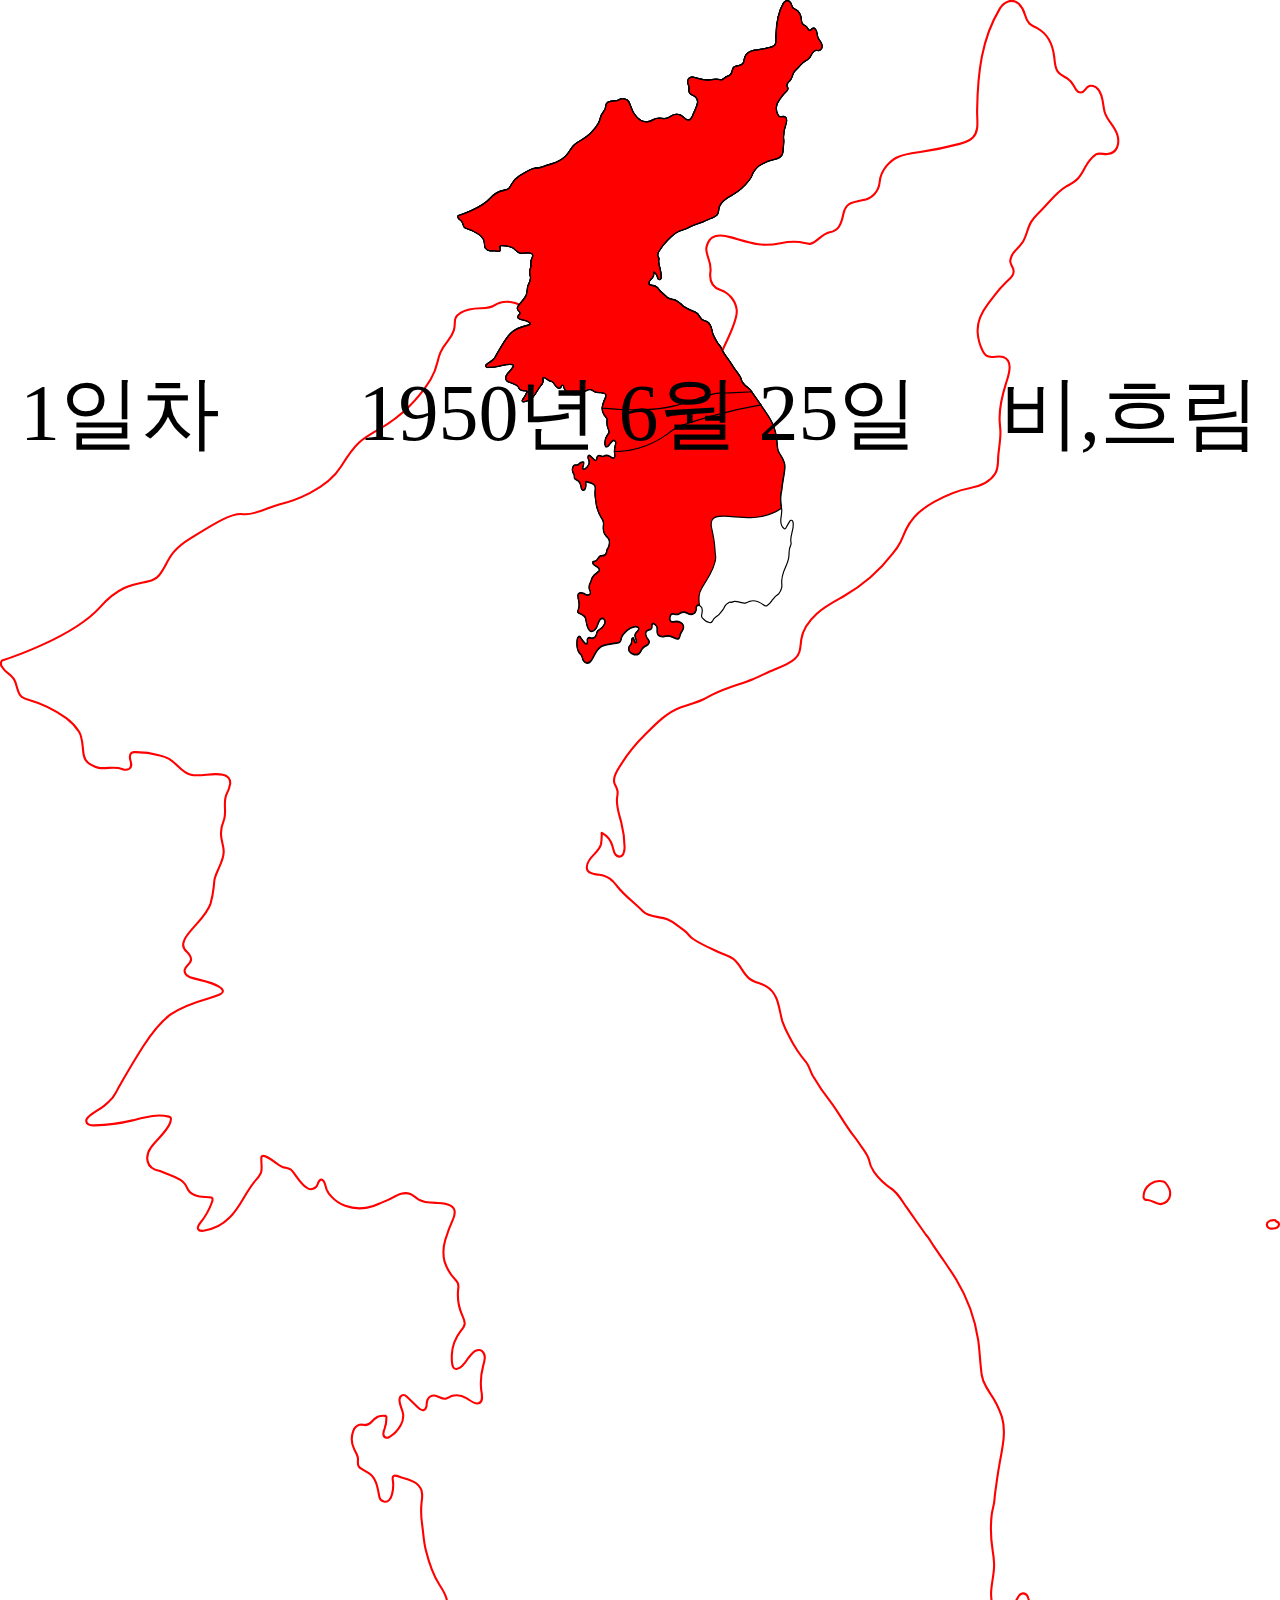
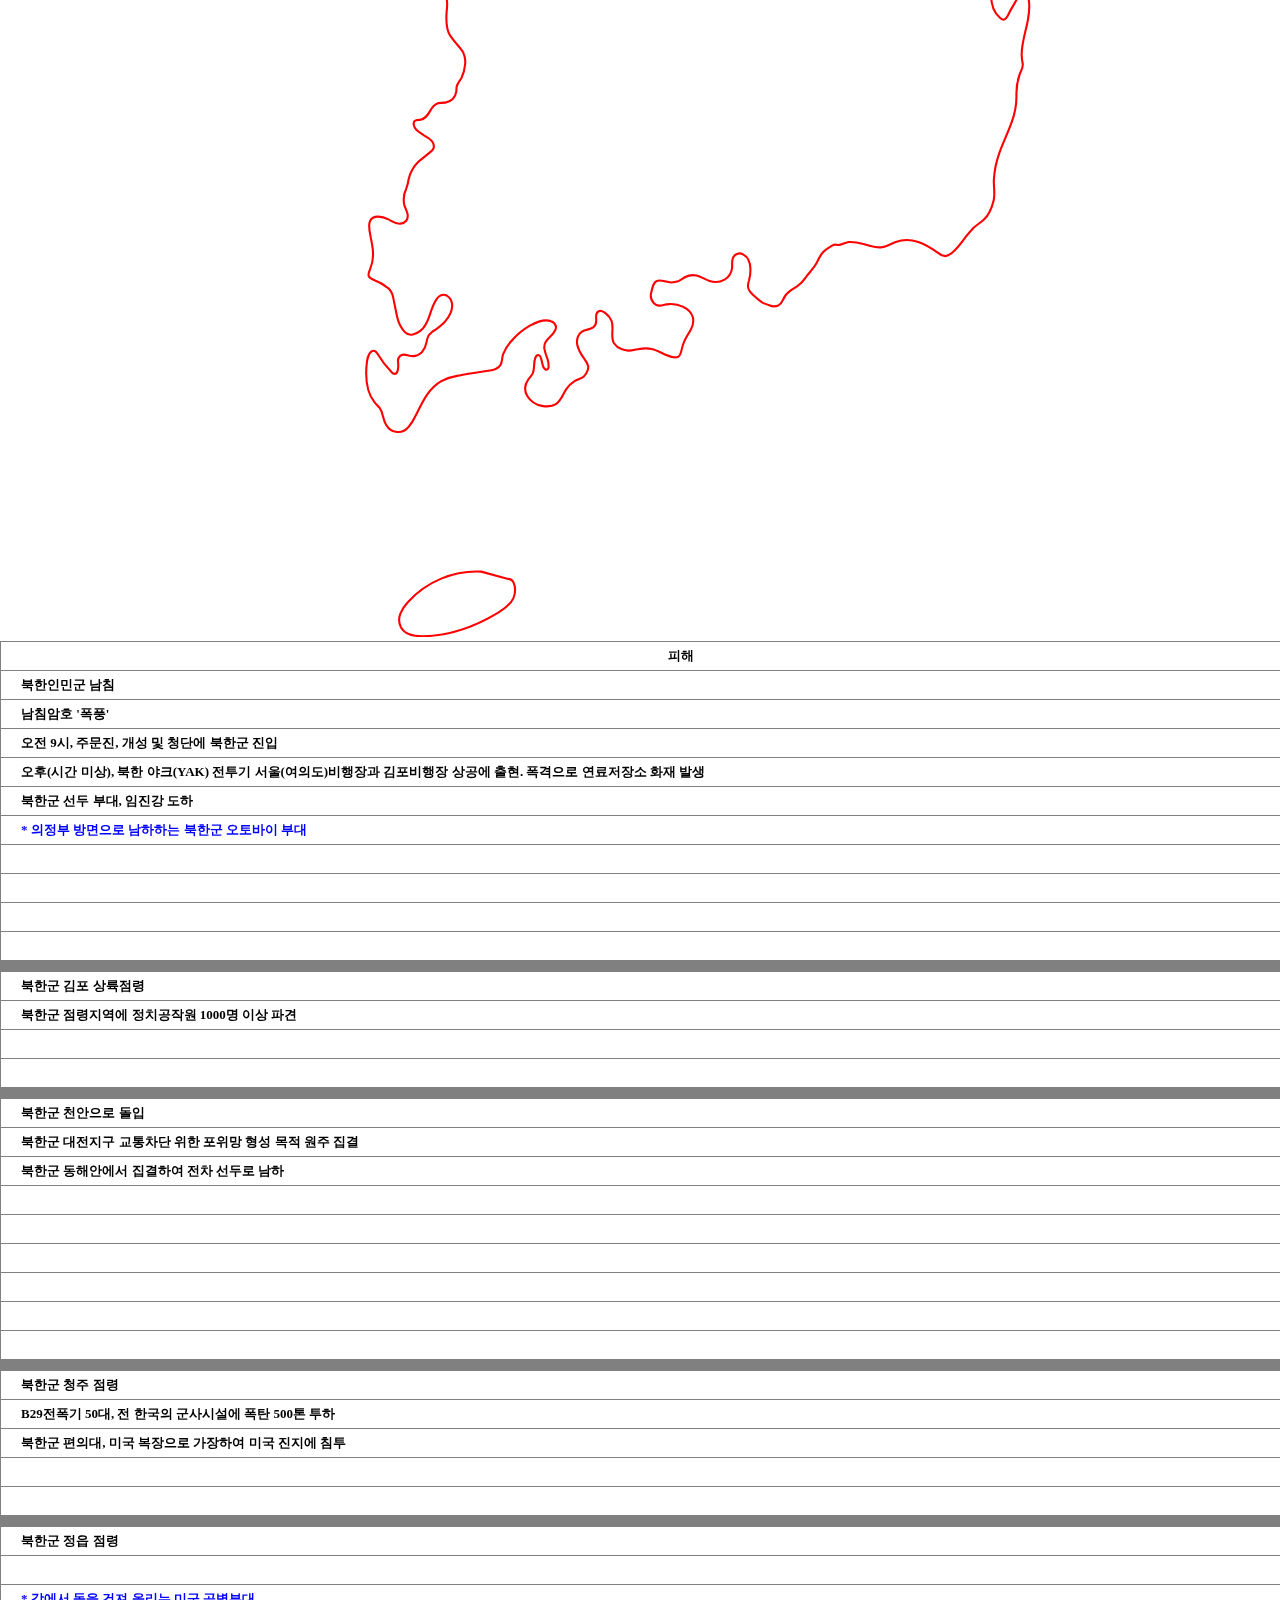
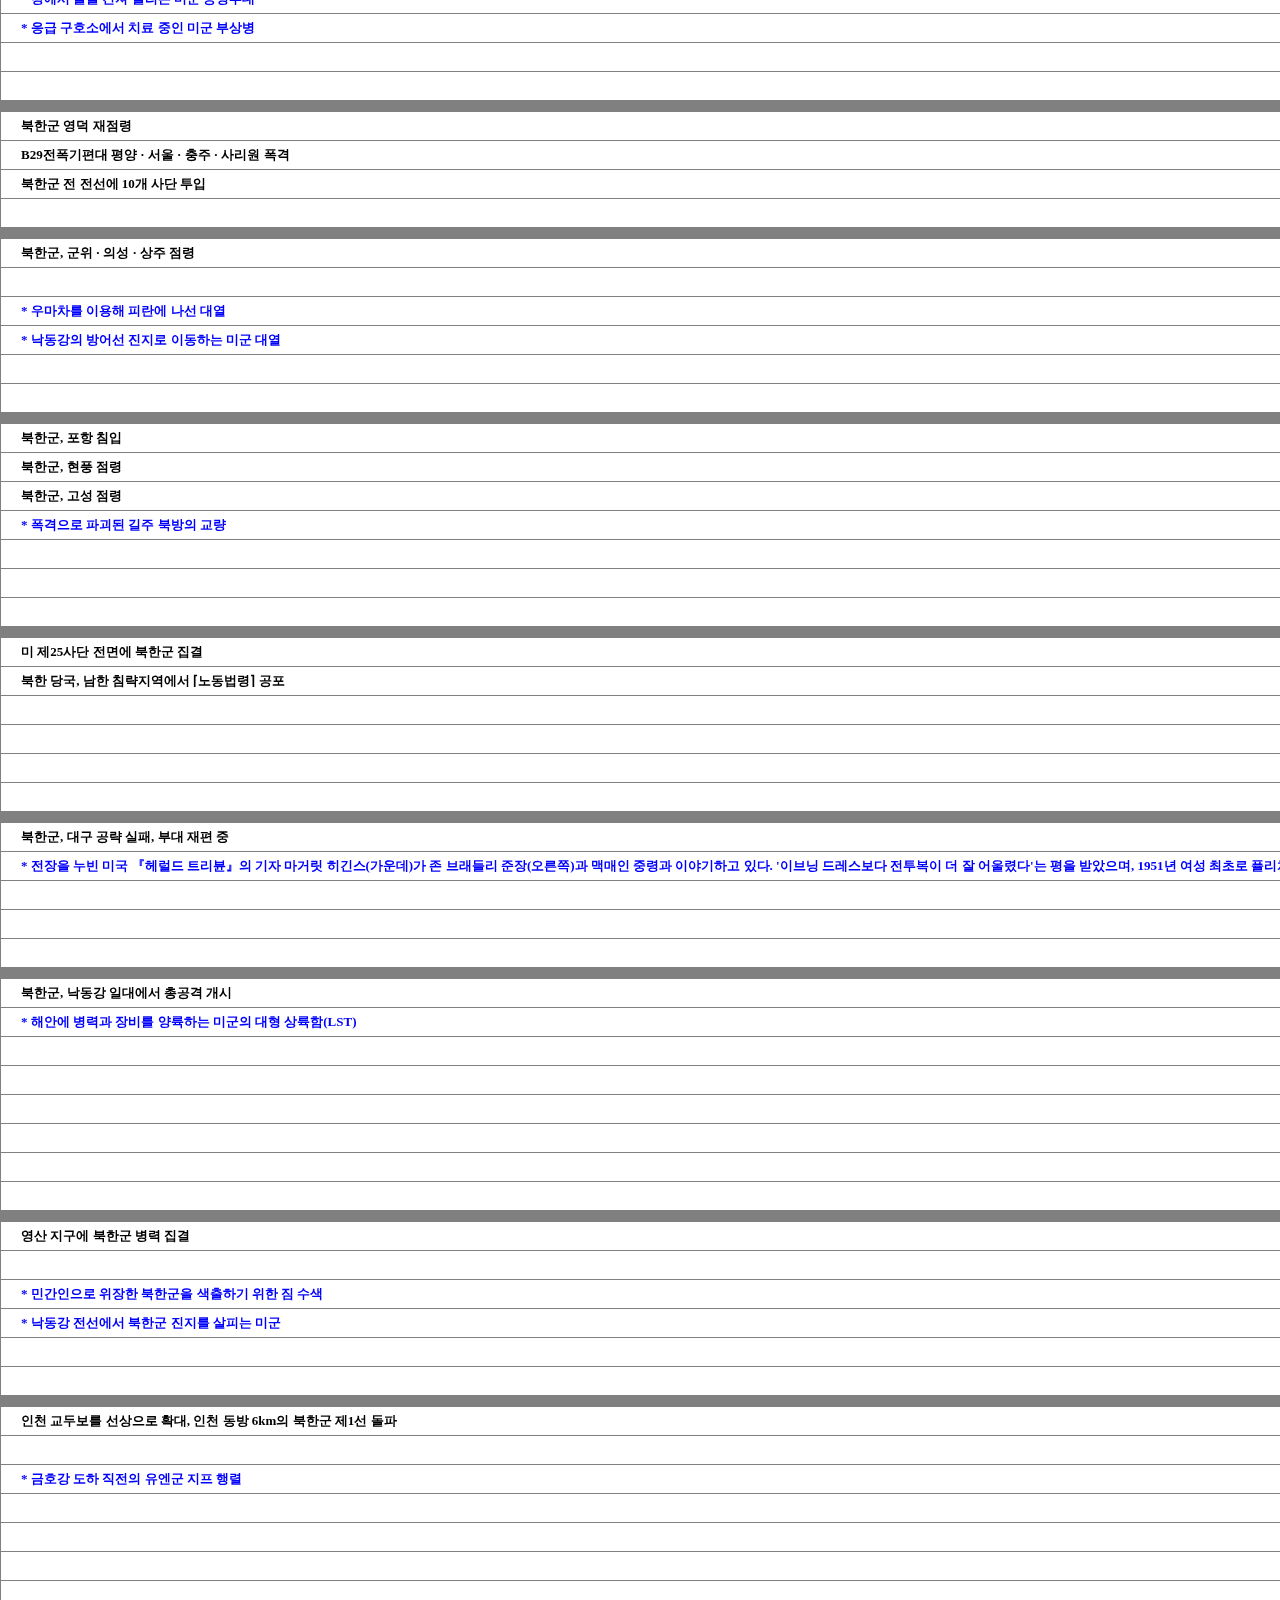
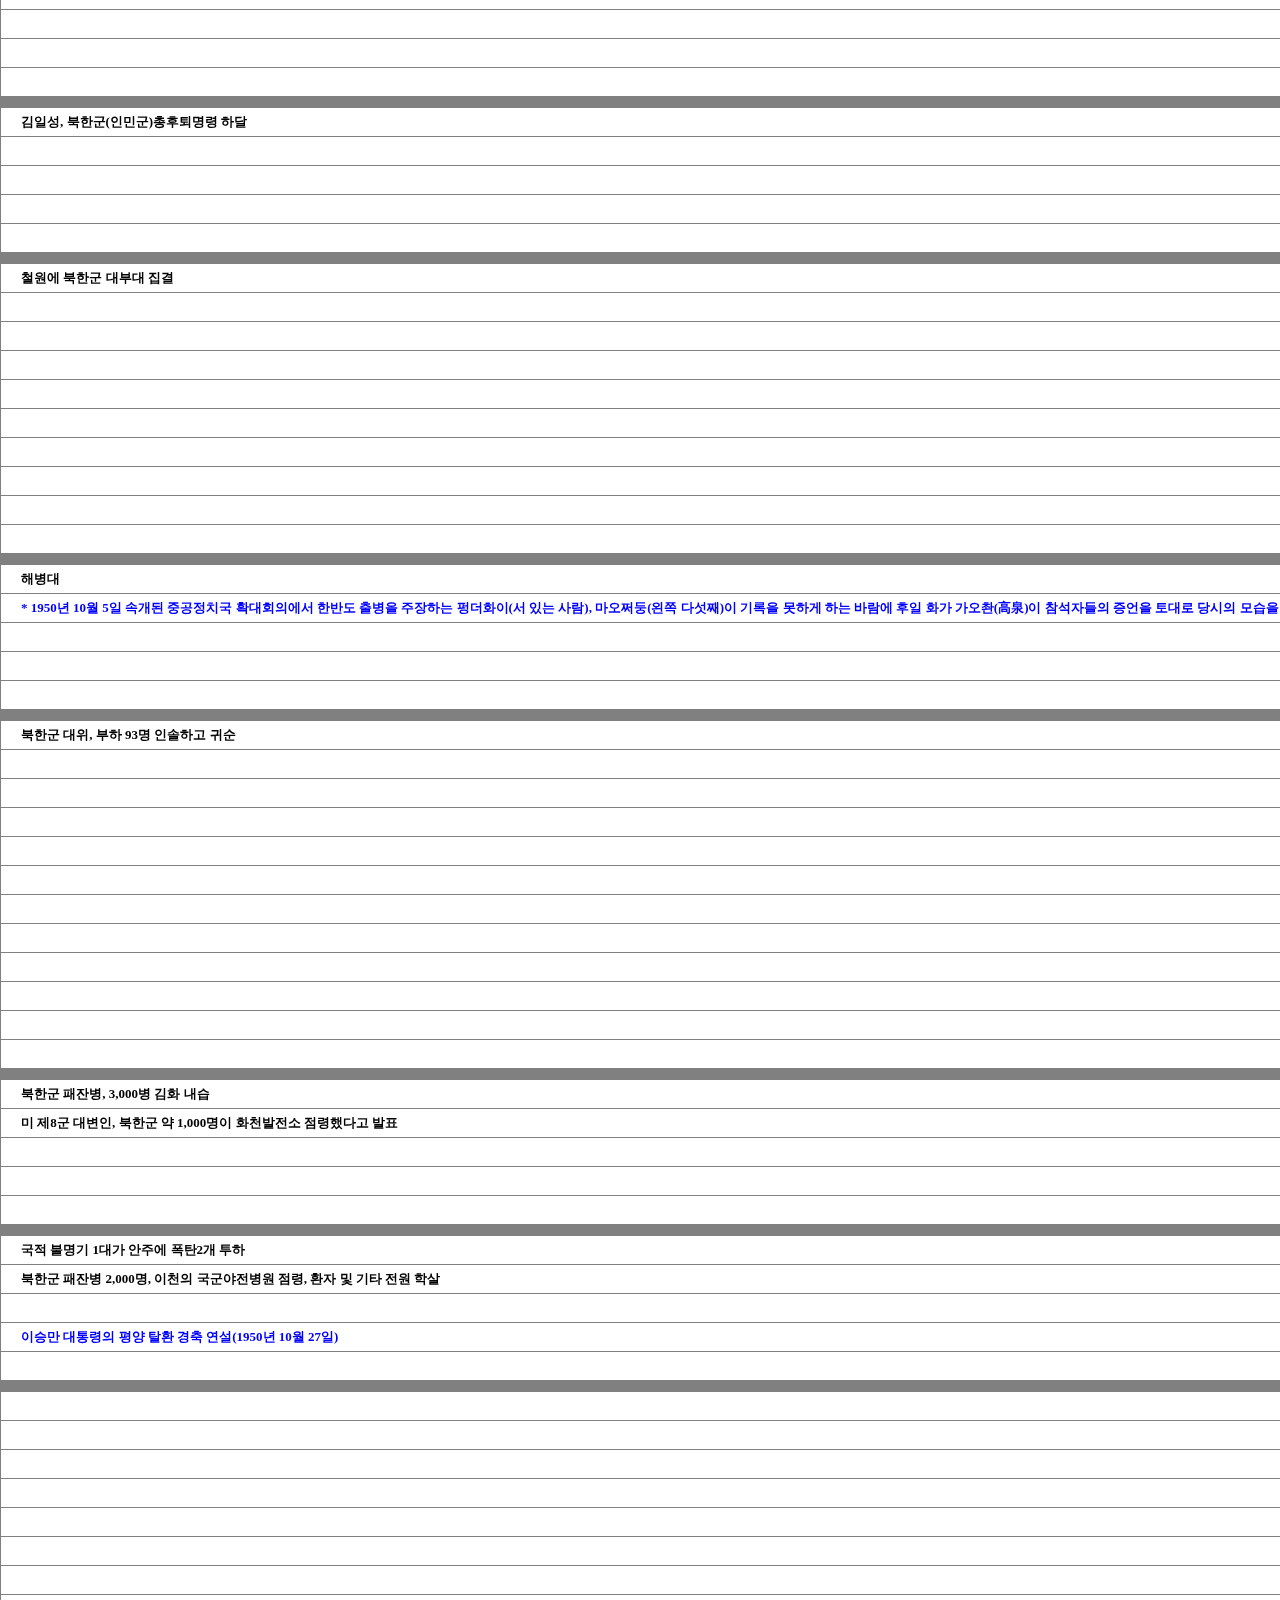
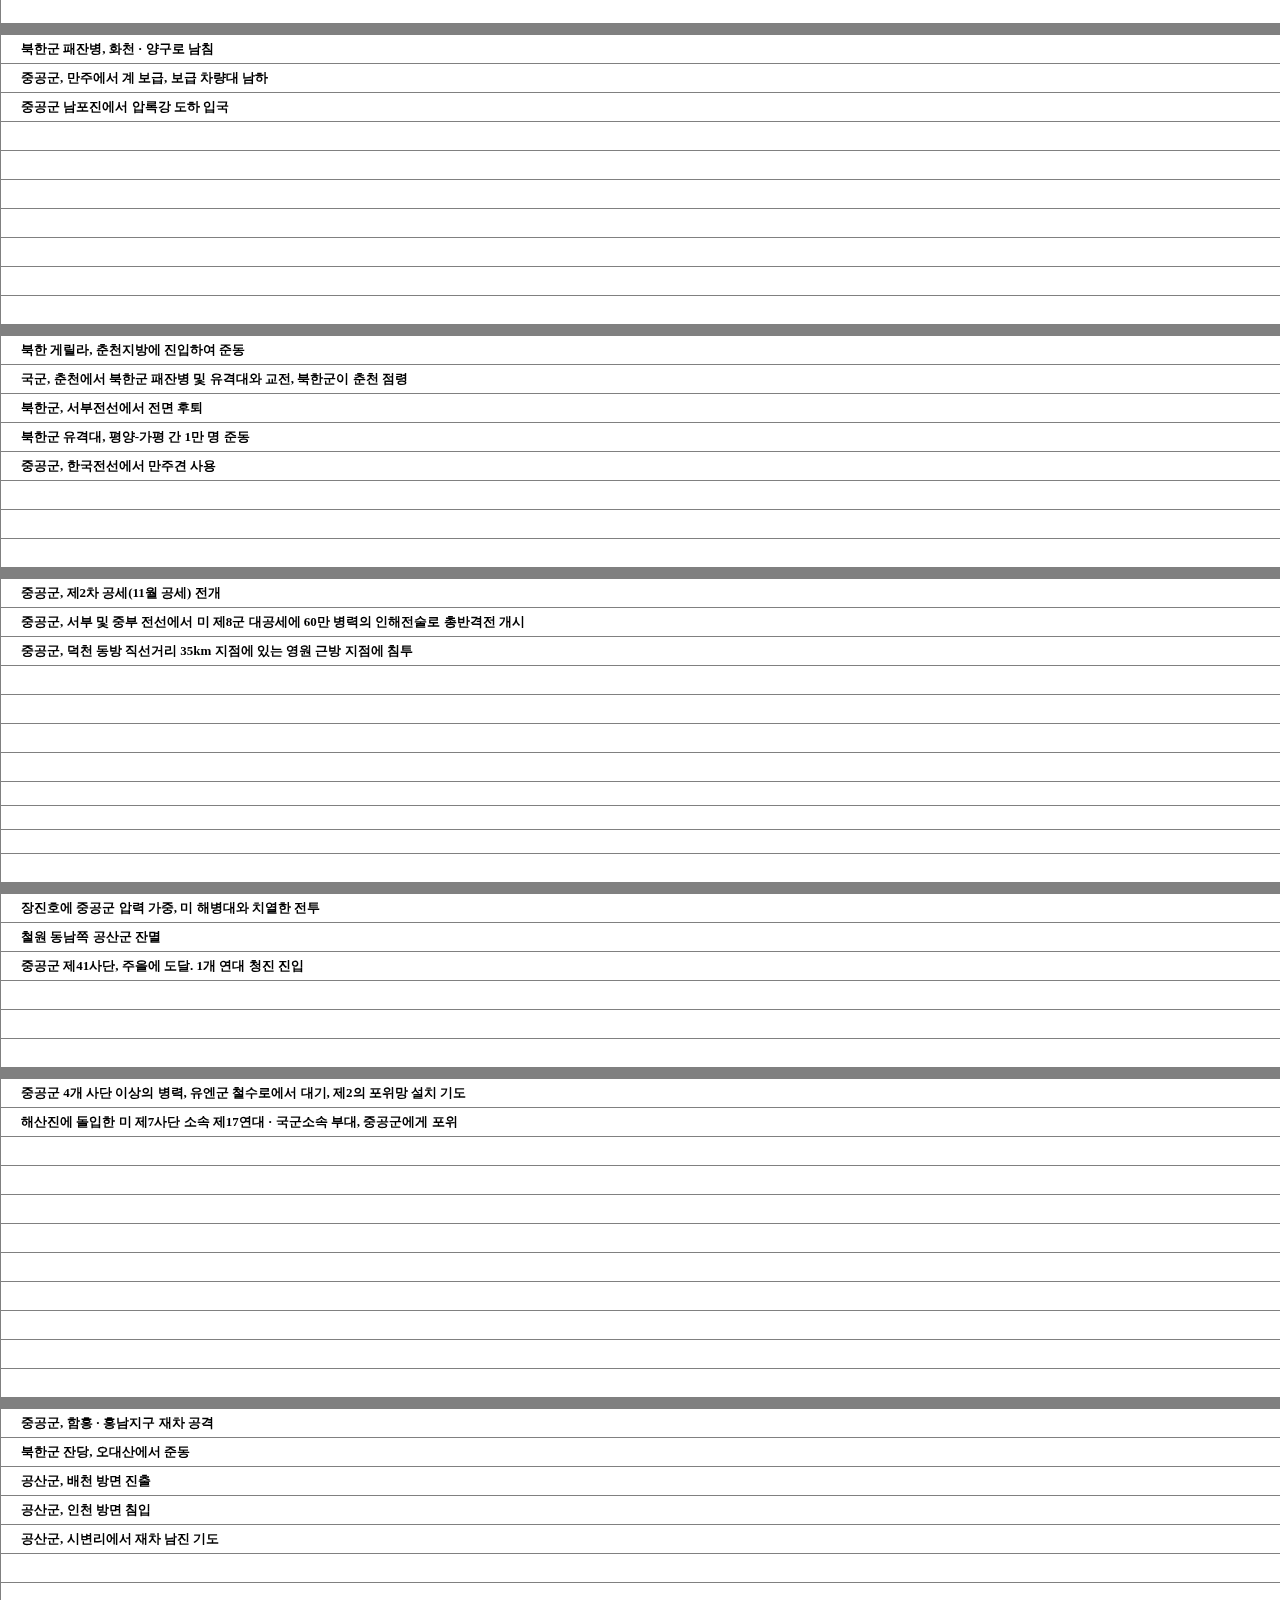
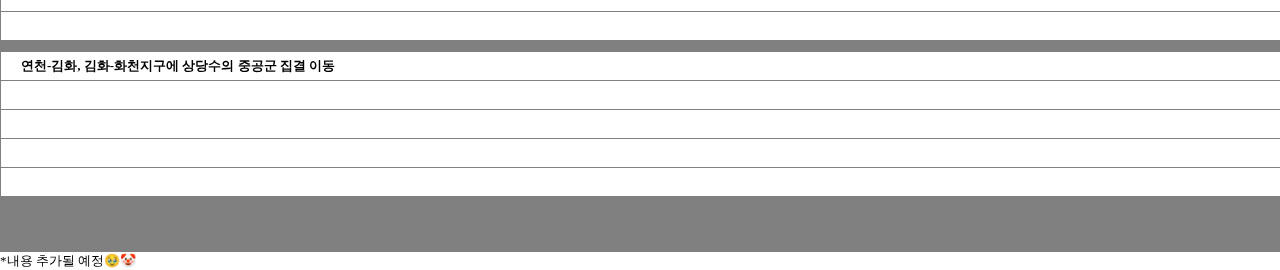
==== commit ce17204d: "Add files via upload" ====
--- a/index.html
+++ b/index.html
@@ -3,7 +3,7 @@
 <head>
 	<meta charset="UTF-8">
 	<meta name="viewport" content="width=device-width, initial-scale=1.0">
-	<title>index</title>
+	<title>1129</title>
 	<script src="https://code.jquery.com/jquery-3.6.0.min.js"></script>
 	<script src="script.js"></script>
   	<link rel="stylesheet" type="text/css" href="1129.css">
@@ -77,7 +77,7 @@
 	      <img src="" alt="" id="hover-image">
 	    </div>
 <!-- /***********************************************카테고리*/ -->
-		<table id="content" border="1">
+		<table id="contents" border="1">
 			<th>피해</th>
 			<th>대응</th>
 			<th>무기</th>
@@ -131,7 +131,7 @@
 				<td data-value2="1일차">소련대표의 일본 공산당 간부 추방 철회요구 정식 거부</td>
 			</tr>
 			<tr>
-				<td class="hover-element" data-value="" data-value2="" data-value3="" data-image="img/4542be58bb76471da66365291b19cd65cDUT7cIy4rG7BMPv-0.png" style="color: blue;">* 의정부 방면으로 남하하는 북한군 오토바이 부대</td>
+				<td class="hover-element" data-value="" data-value2="" data-value3="" data-image="img.png/4542be58bb76471da66365291b19cd65cDUT7cIy4rG7BMPv-0.png" style="color: blue;">* 의정부 방면으로 남하하는 북한군 오토바이 부대</td>
 				<td data-value2="1일차"></td>
 				<td data-value2="1일차"></td>
 				<td data-value2="1일차"></td>
@@ -410,7 +410,7 @@
 				<td data-value="1950년 7월 22일" data-value2="28일차" data-value3="비">각 식문, 소련의 위장 평화선전 규탄</td>
 			</tr>
 			<tr>
-				<td class="hover-element" data-value="" data-value2="(1950. 7. 25)" data-value3="" data-image="img/4542be58bb76471da66365291b19cd65cDUT7cIy4rG7BMPv-10.png" style="color:blue">* 응급 구호소에서 치료 중인 미군 부상병</td>
+				<td class="hover-element" data-value="" data-value2="(1950. 7. 25)" data-value3="" data-image="img.png/4542be58bb76471da66365291b19cd65cDUT7cIy4rG7BMPv-10.png" style="color:blue">* 응급 구호소에서 치료 중인 미군 부상병</td>
 				<td data-value="1950년 7월 22일" data-value2="28일차" data-value3="비"></td>
 				<td data-value="1950년 7월 22일" data-value2="28일차" data-value3="비"></td>
 				<td data-value="1950년 7월 22일" data-value2="28일차" data-value3="비"></td>
@@ -2177,7 +2177,11 @@
 				<td data-value=""data-value2="" data-value3=""></td>
 			</tr>
 		</table>
-		
+		<div id="bottom"></div>
+		<div id="bottom"></div>
+		<div id="bottom"></div>
+		<p id="iloveyou">*내용 추가될 예정🥹🤡</p>
+
 </body>
 
-</html>
+</html>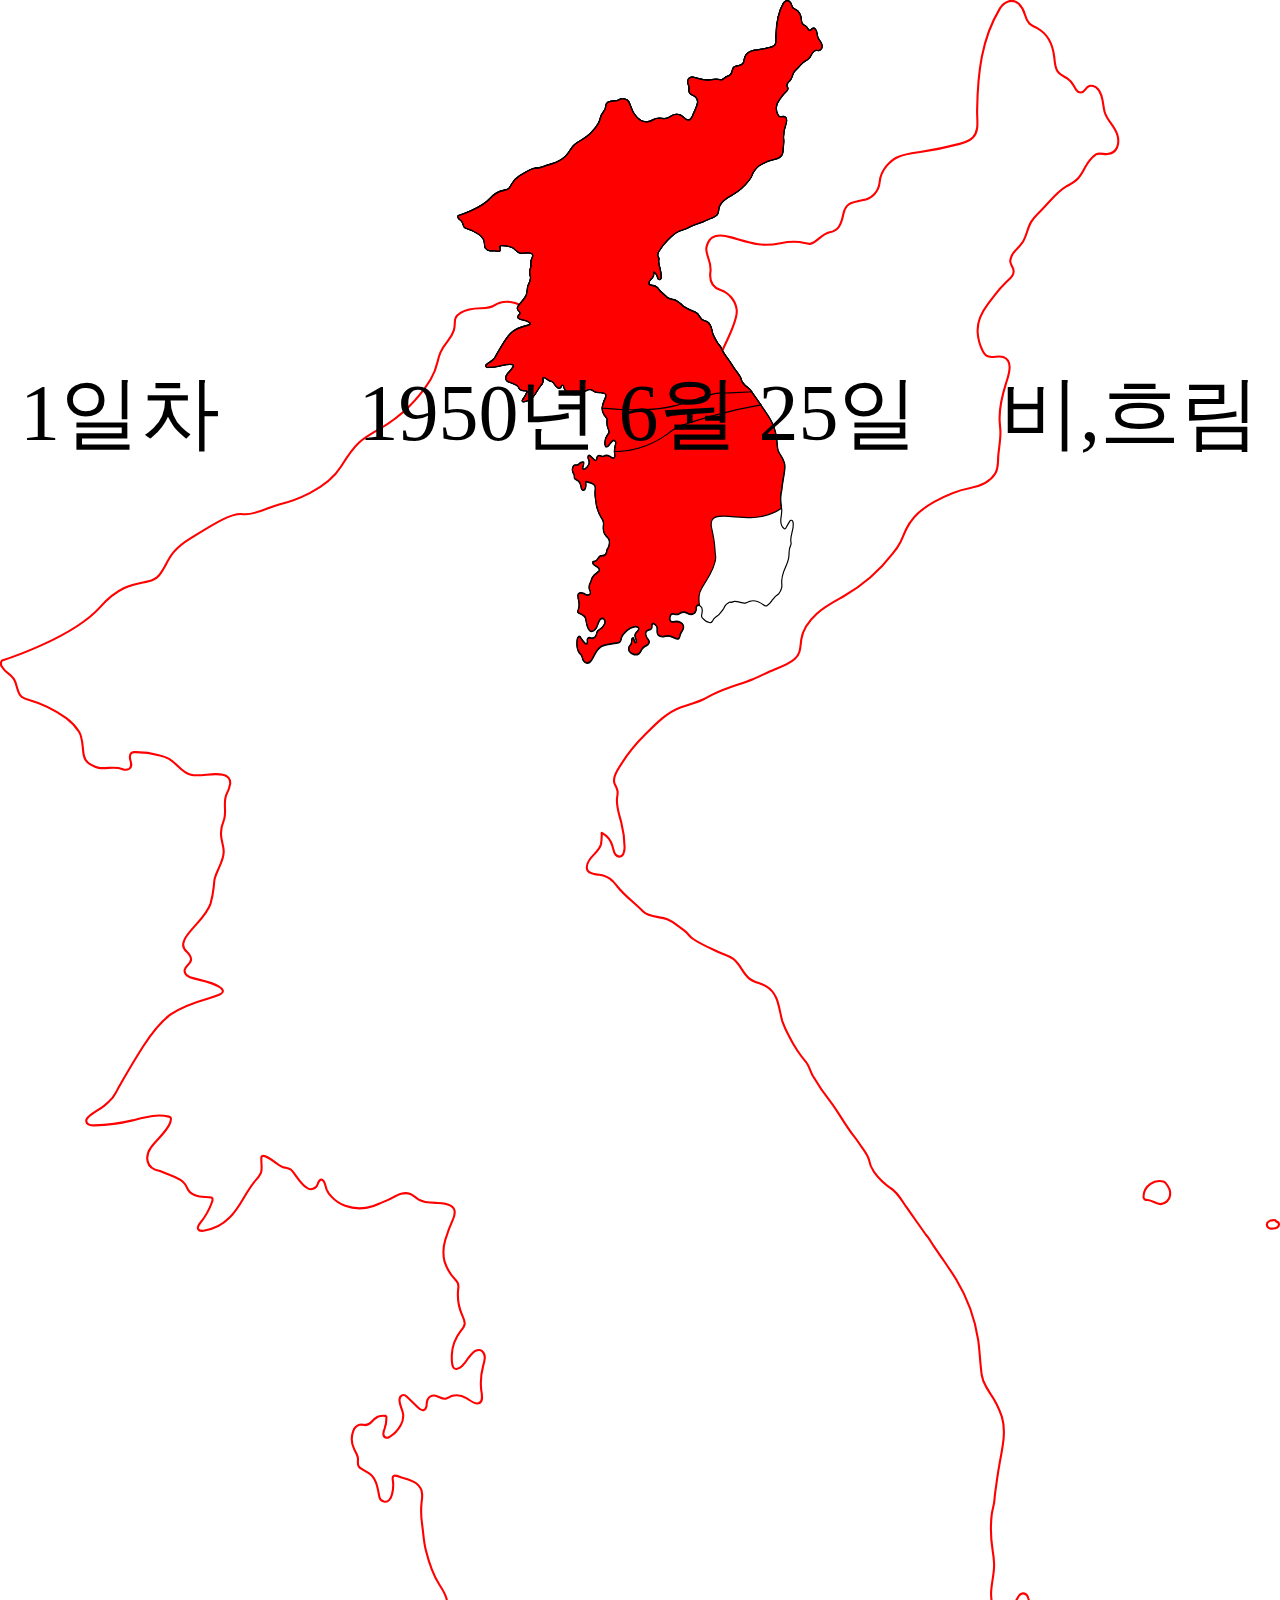
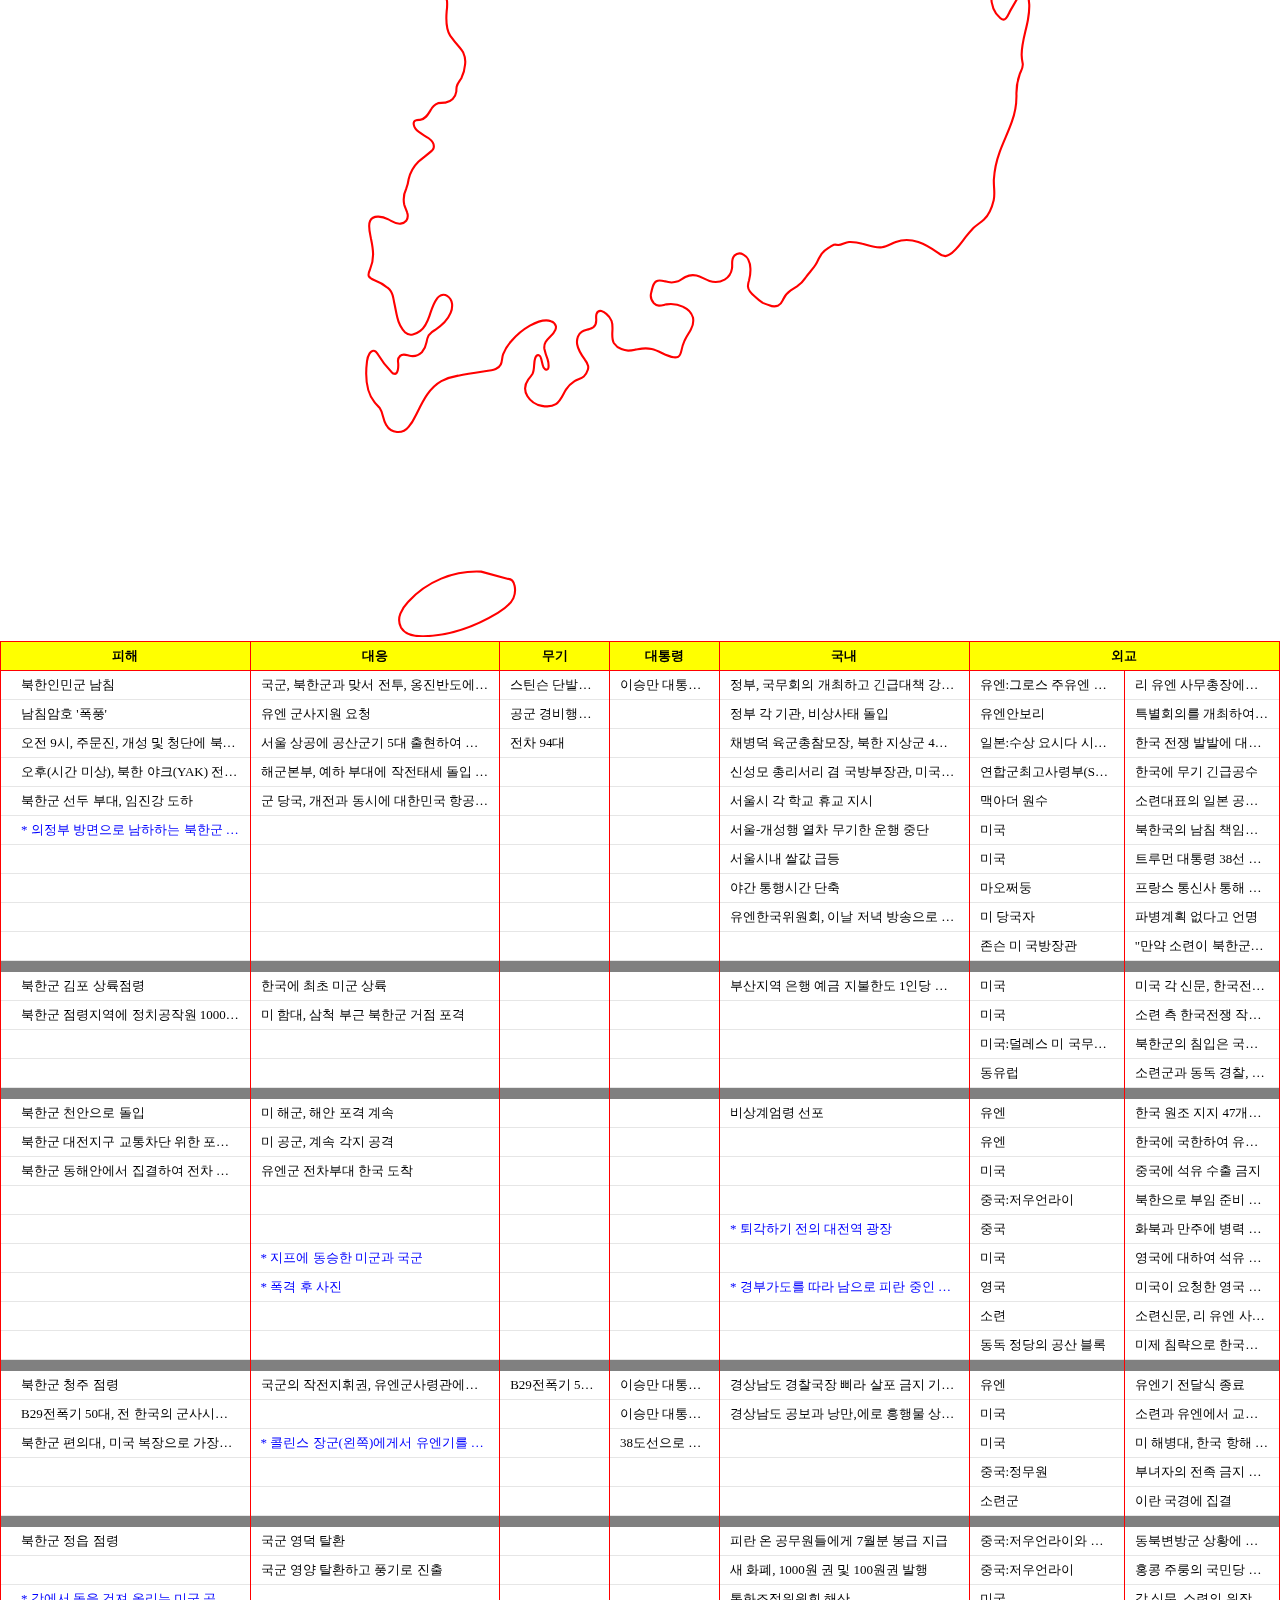
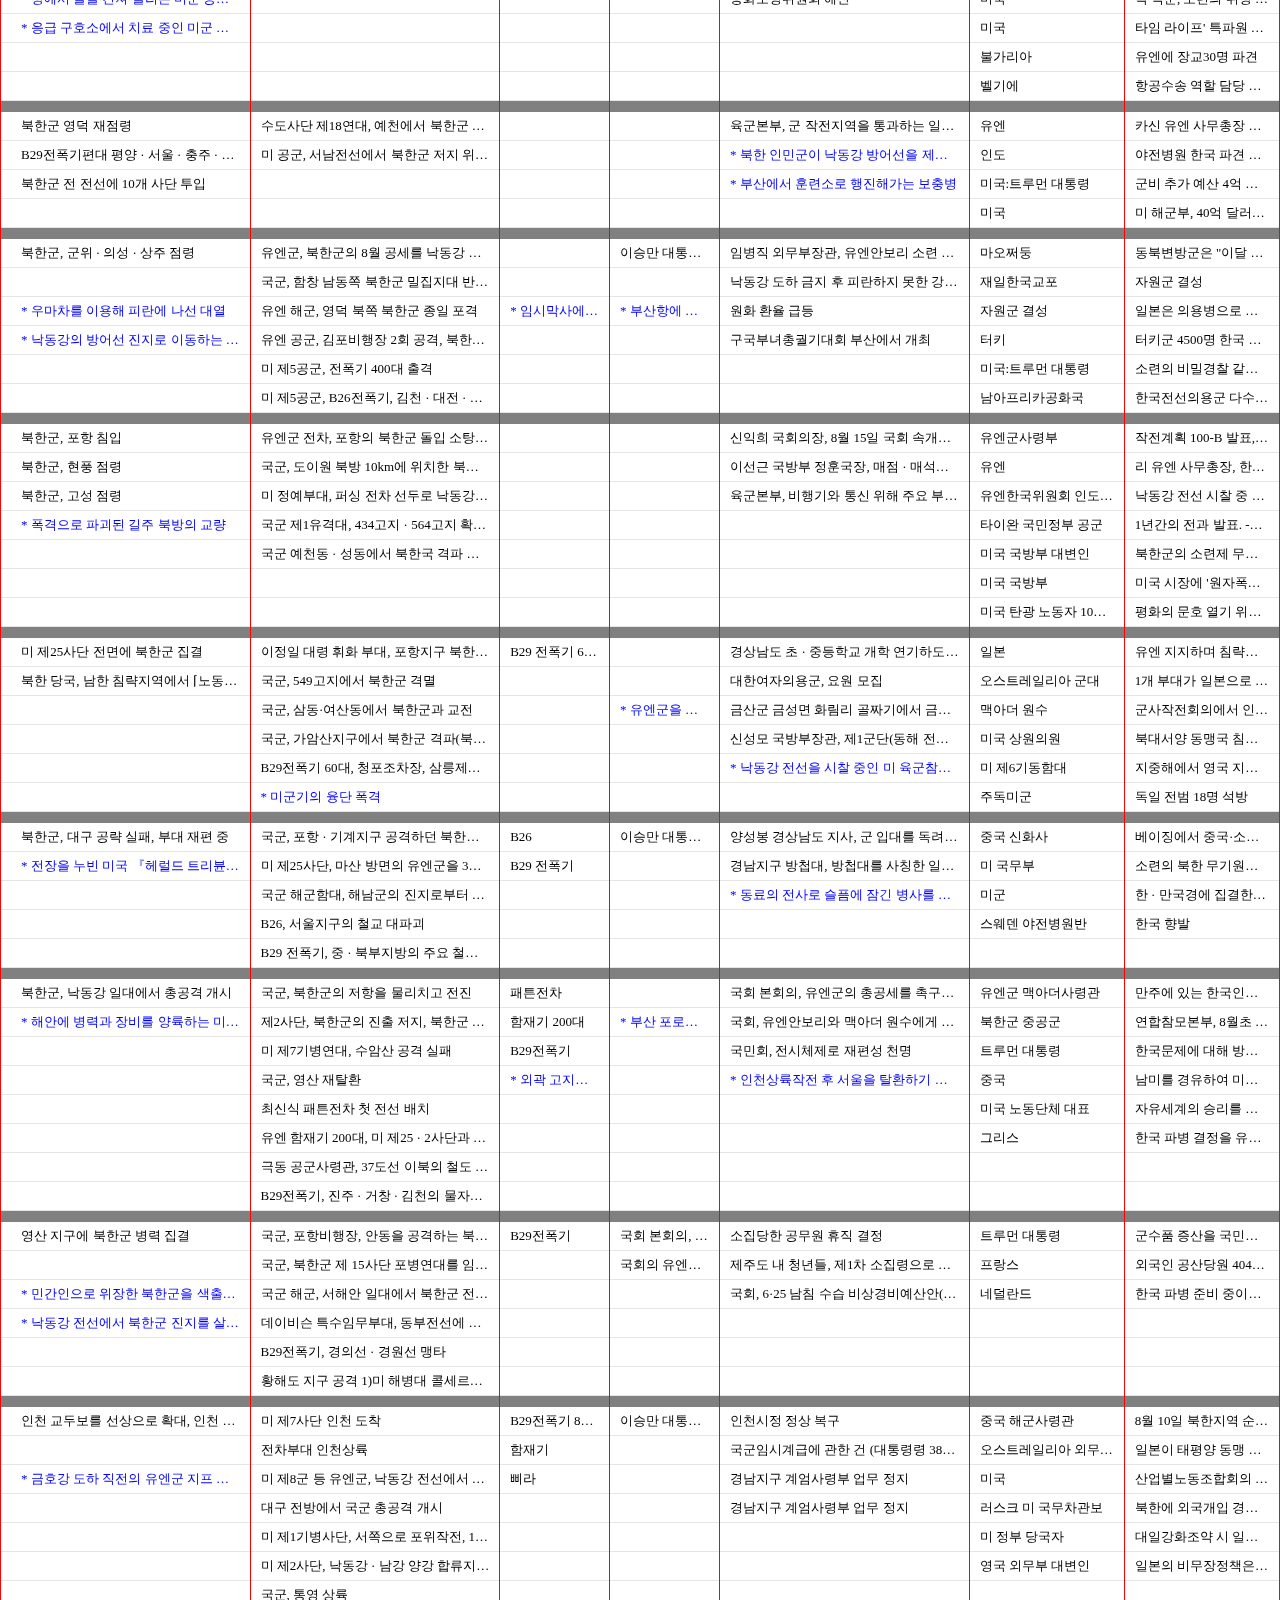
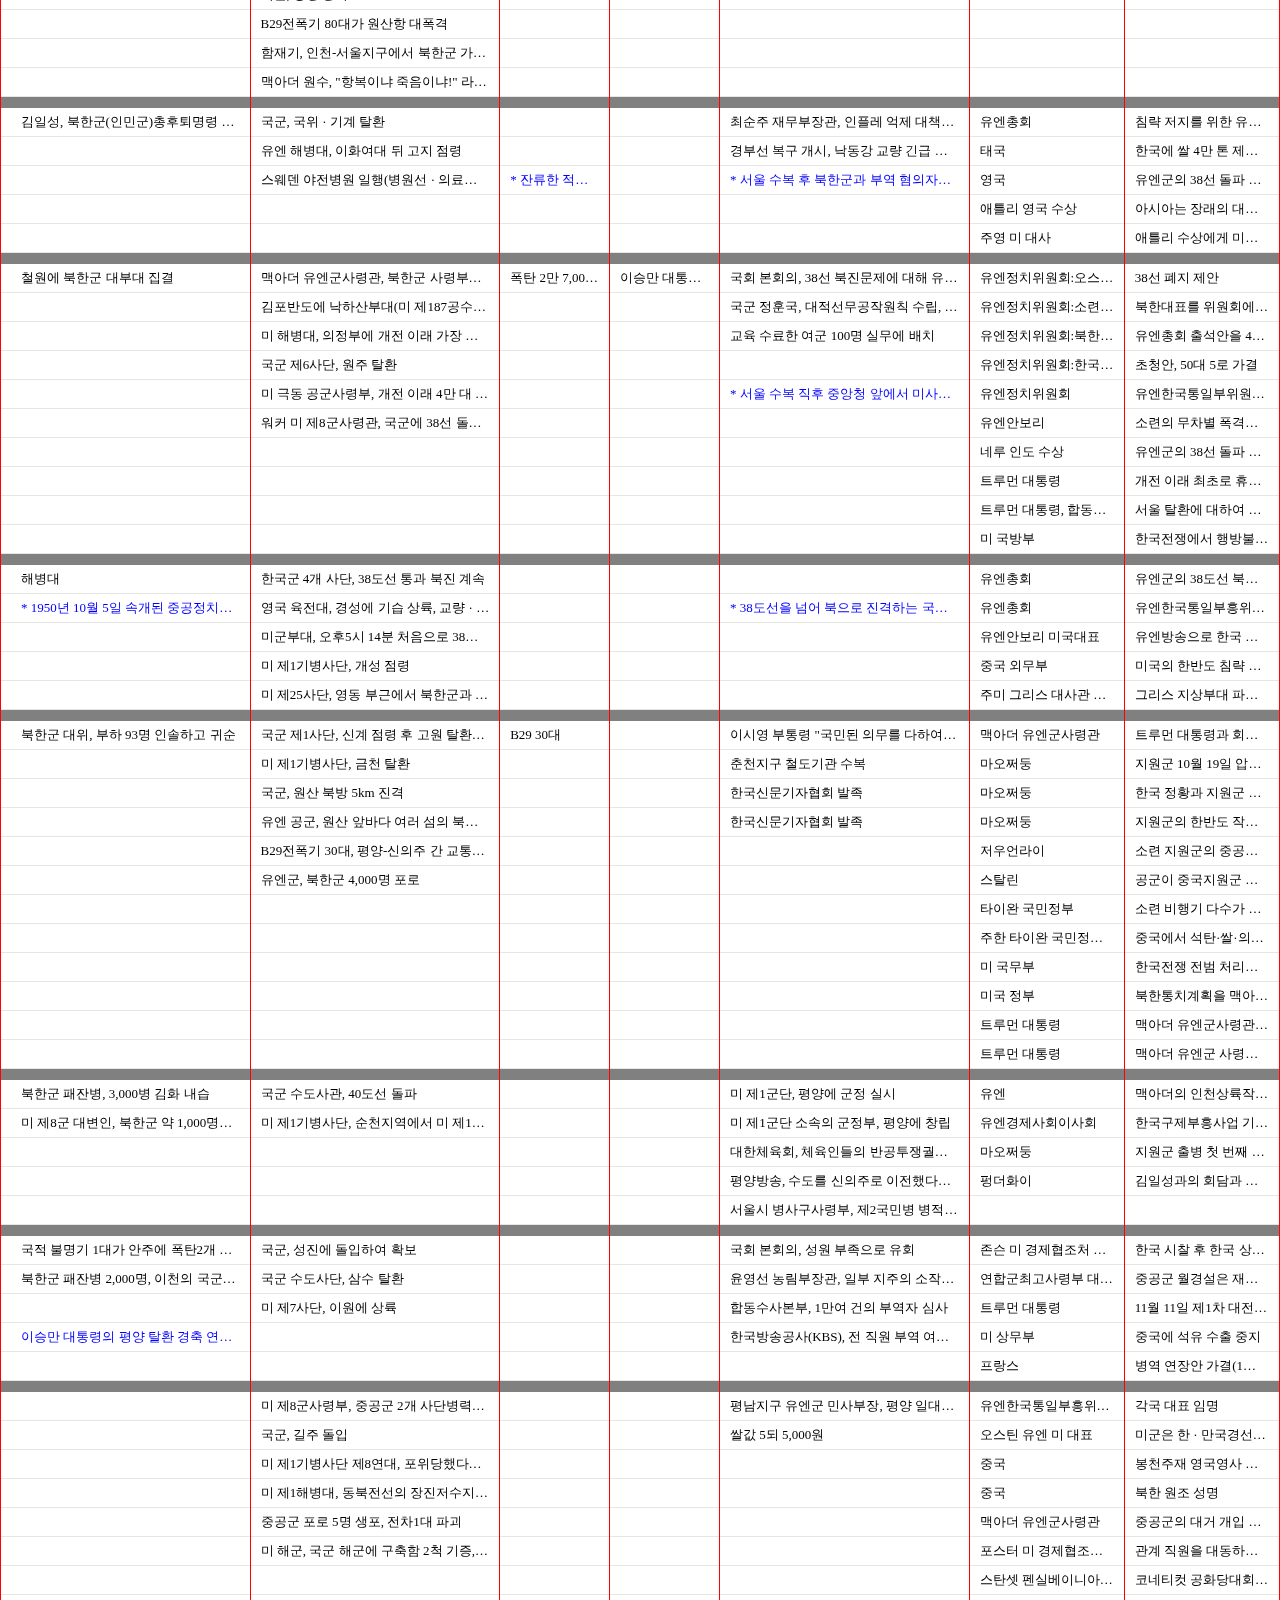
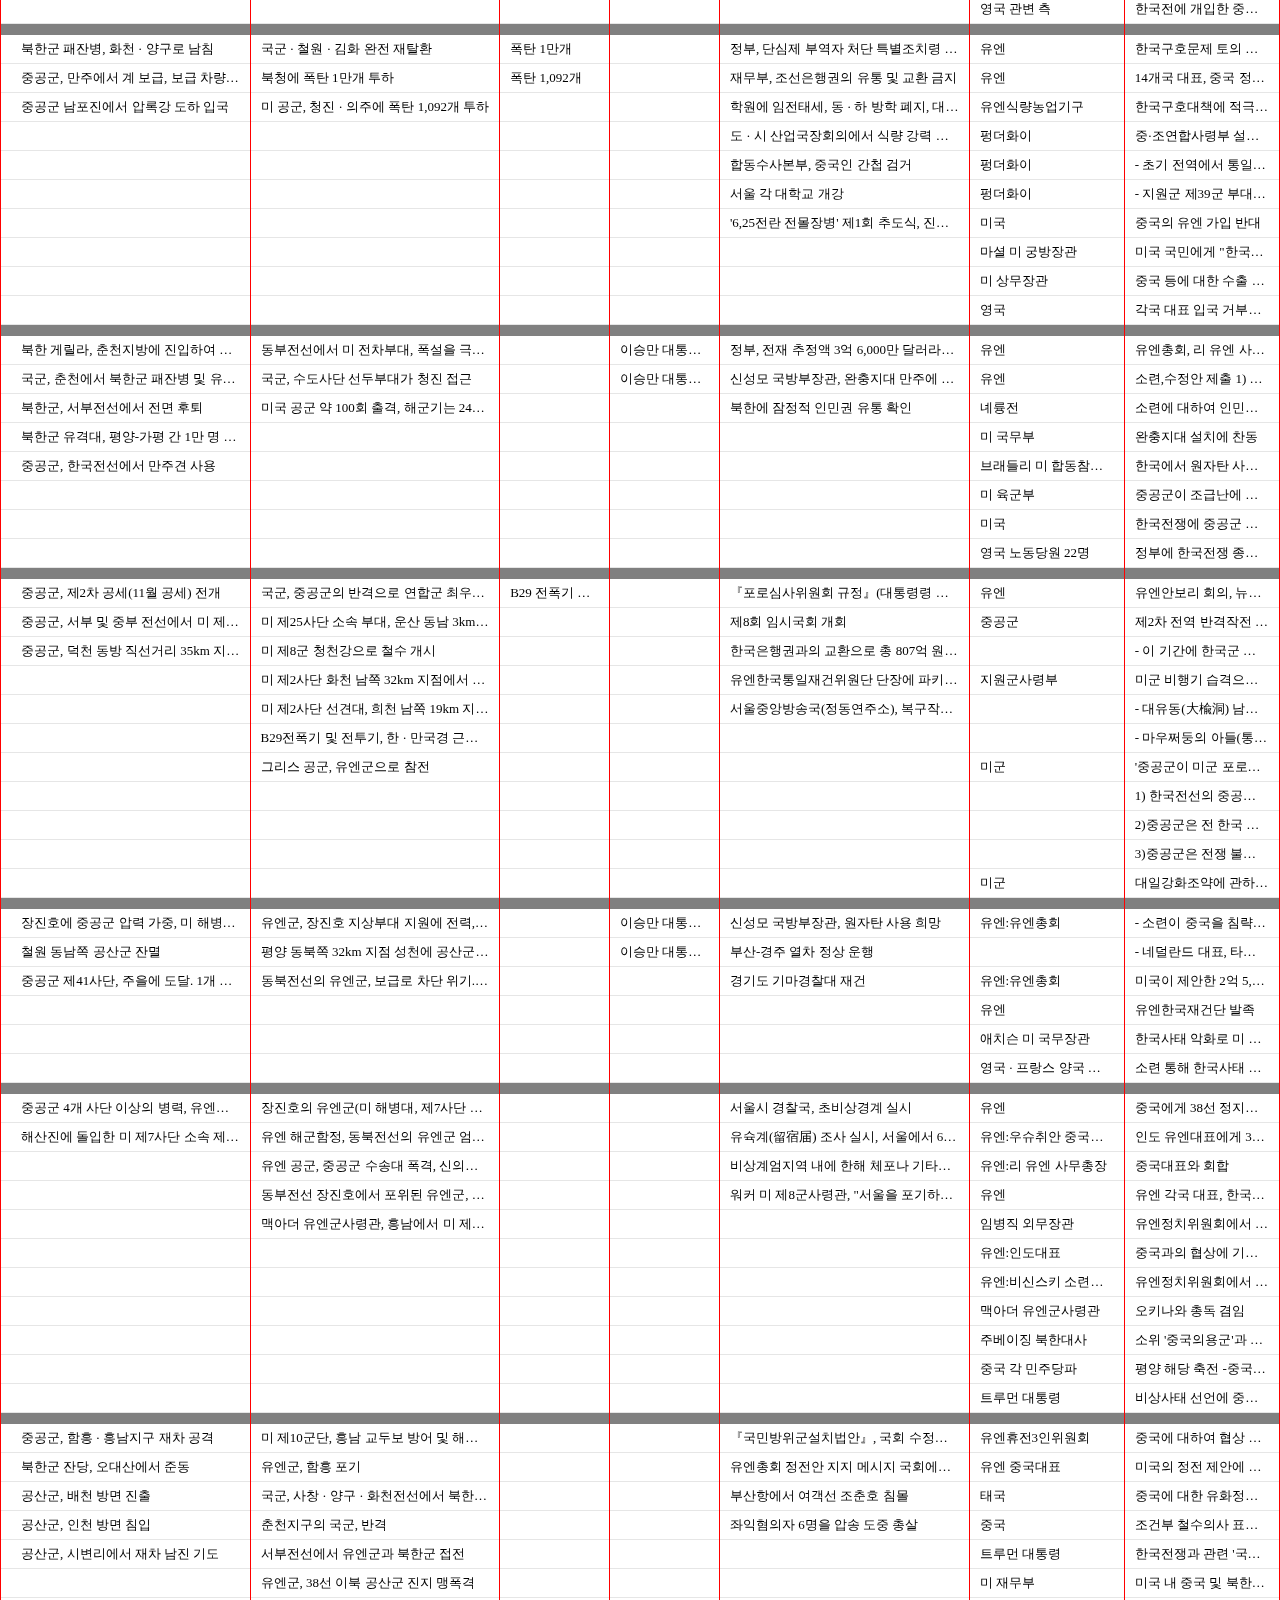
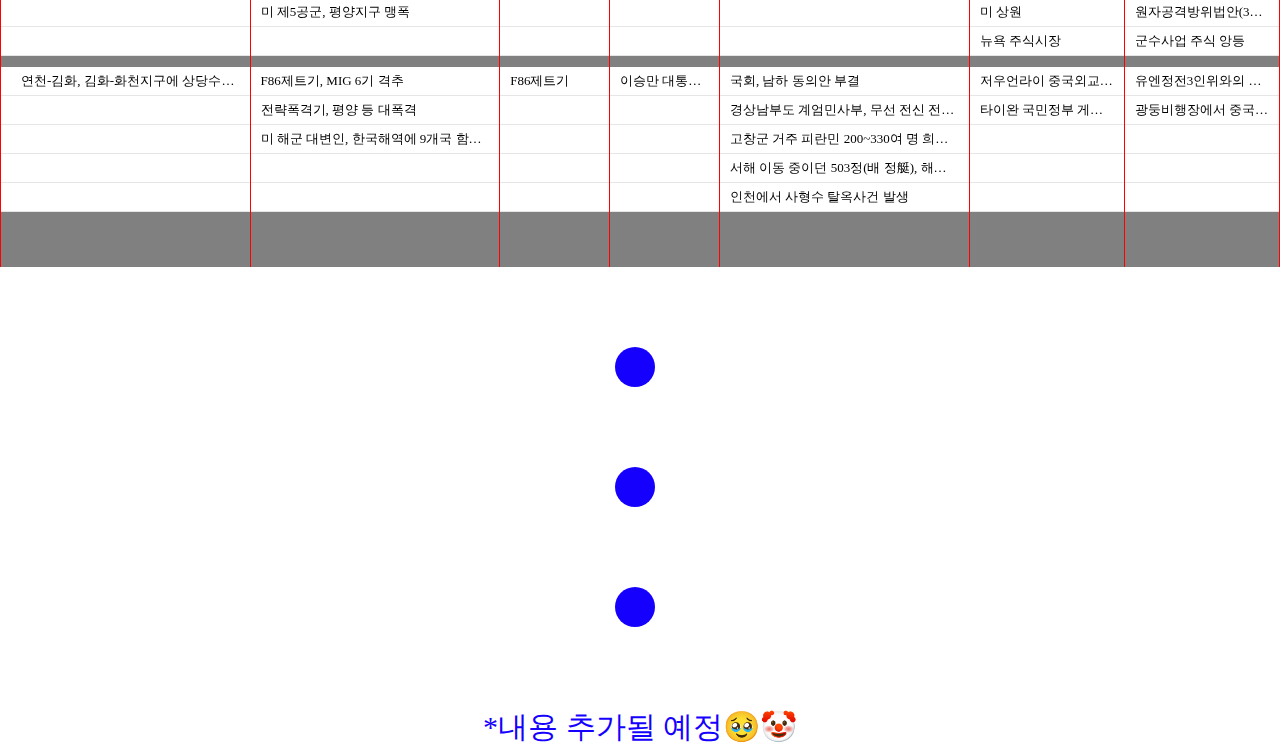
==== commit c9deb157: "Update index.html" ====
--- a/index.html
+++ b/index.html
@@ -6,7 +6,7 @@
 	<title>1129</title>
 	<script src="https://code.jquery.com/jquery-3.6.0.min.js"></script>
 	<script src="script.js"></script>
-  	<link rel="stylesheet" type="text/css" href="1129.css">
+  	<link rel="stylesheet" type="text/css" href="css.css">
 
 </head>
 <body>
@@ -2184,4 +2184,4 @@
 
 </body>
 
-</html>+</html>
--- a/css.css
+++ b/css.css
@@ -0,0 +1,265 @@
+<style>
+/***********************************************스크롤없애기*/
+
+		::-webkit-scrollbar {
+		    display: none;
+		}
+		* {	
+			position: relative;
+			font-size: 13px;
+			margin: 0;
+		}
+/***********************************************화면크기 다르게 폰트 바뀌기*/
+		
+/*****************************************************************************지도*/
+		#map1{
+			position: relative;
+			width: 100%;
+			height: 210%;
+			left: 50%;
+			transform: translate(-50%);
+		}
+		#map2{
+			width: 1280px;
+			height: 664px;
+		    margin: 0 auto;
+		    left: 50%;
+			transform: translate(-50%);
+		    position: fixed;
+		    top: 0;
+		}
+		
+		#mask{
+			width: 1280px;
+			height: 664px;
+			position: fixed;
+			top: 0;
+		}
+	    .mask {
+	      fill: white;
+	    }
+
+/***********************************************리모콘*/
+
+		#nav{
+			position: fixed;
+			background-color: #FC02FF;
+			bottom: 0;
+			width: 95px;
+			height: 38px;
+			line-height: 40px;
+			margin: 0 auto;
+			/*left: 50%;
+			transform: translateX(-50%);*/
+			text-align: center;
+			z-index: 2;
+		}
+
+		#nav p{
+			cursor: pointer;
+			font-size: 20px;
+		}
+
+		#nav p:hover/*네트워크*/{
+			color: #CF70FF;
+		}
+
+
+/**************************************************************내려오는 네비*/
+
+		#category{
+			position: fixed;
+			display: none;
+			width: 100%;
+			background-color: #F2FF4E;
+			border: 1px solid red;
+			z-index: 11;
+		}
+
+
+/**************************************************************타이틀*/
+
+		#header{
+			position: fixed;
+			width: 100%;
+			top: 40%;
+			padding: 0 0 0 20px;
+			z-index: 2;
+			pointer-events:none;
+		}
+		.date/*날짜*/{
+			position: fixed;
+			display: inline;
+			font-size: 80px;
+			left: 28%;
+/*			transform: translate(-50%);*/
+			/*font-weight: lighter;
+			color: red;*/
+		}
+		.days/*일수*/{
+			position: fixed;
+			display: inline;
+			font-size: 80px;
+			/*left: 50%;
+			transform: translate(-50%);*/
+			z-index: 2
+		}
+		.weather/*날씨*/{
+			position: fixed;
+			display: inline;
+			font-size: 80px;
+			right: 0;
+			margin: 0 20px 0 0;
+			z-index: 2
+		}
+
+
+
+
+
+/*****************************************************************************이미지*/
+
+		#hover-image-container {
+        position: fixed;
+        top: 0;
+        left: 0;
+        width: 100%;
+        height: 100%;
+        display: none;
+        z-index: 3;
+        background-color: black;
+	    }
+
+	    #hover-image {
+         position: absolute;
+         top: 50%;
+         left: 50%;
+         transform: translate(-50%, -50%);
+         max-width: 80%;
+         max-height: 80%;
+      	}
+
+      	.hover-element{
+      		color: blue;
+      		cursor: pointer;
+      	}
+
+/*****************************************************************************표*/
+	#contents{
+			position: relative;
+			width: 100%;
+		}
+	table{
+			width: 100%:;
+			border-collapse: collapse;
+			margin: 0;
+			table-layout: fixed;
+		}
+
+	.border{
+			background-color: gray;
+			border-color: gray;
+		}
+
+
+/*+++++++++++++++++표 선 색깔*/
+		table th{
+			border: 1px solid red;
+			background-color: yellow;
+			padding: 5px 0 5px 0;
+		}
+		table tr{
+			border: 1px solid #E6E6E6;
+		}
+		table td {
+			border-left: 1px solid red;
+			border-right: 1px solid red;
+		}
+/*+++++++++++++++++표 텍스트 넘치는거 숨기기*/
+		table td {
+			padding: 5px 10px 5px 10px;
+		 	overflow: hidden; /* 텍스트 숨기기 */
+		 	white-space: nowrap; /* 줄바꿈 방지 */
+		 	text-overflow: ellipsis; /* 텍스트가 넘칠 경우 생략 부호(...)로 표시 */
+		}
+		
+/*+++++++++++++++++표 텍스트 보이기*/		
+		table tr:hover td {
+			line-height: 23px;
+			vertical-align:4%;
+			overflow: visible; /* 호버 시 텍스트 보이기 */
+			white-space: normal; /* 원래대로 줄바꿈 허용 */
+			background-color: #f2f2f2; /* 회색배경  */
+		}
+	
+
+/*++++++++++++++++++++++++++++++++++++++핑크배경:hover*/
+		tr:hover{
+		}
+		
+		tr:hover td:nth-child(1){
+			background-color: #FCDDDD;
+		}
+		tr:hover td:nth-child(2){
+			background-color: #FCDDDD;
+		}
+		tr:hover td:nth-child(3){
+			background-color: #FCDDDD;
+		}
+
+		
+
+
+/*+++++++++++++++++맨첫번째 열*/
+		tr td:nth-child(1){
+			padding: 0 10px 0 20px;
+		}
+/*+++++++++++++++++두번째 열*/		
+		tr td:nth-child(2){
+		}
+/*+++++++++++++++++국가이름 열*/		
+		tr td:nth-child(6){
+		}		
+		
+
+/***********************************************열 크기지정*/
+		table th:nth-child(1){
+			width: 16%;
+			
+		}
+		table th:nth-child(2){
+			width: 16%;
+		}
+		table th:nth-child(3){
+			width: 7%;
+			
+		}
+		table th:nth-child(4){
+			width: 7%;
+			
+		}
+		table th:nth-child(5){
+			width: 16%;
+			
+		}
+		table th:nth-child(6){
+			width: 20%;
+			
+		}
+
+		#bottom{
+			width: 40px;
+			height: 40px;
+			background-color: #1500FE;
+			border-radius: 50px;
+			margin-top: 80px;
+			margin-bottom: 80px;
+			margin-left: 50%;
+			left: -25px;
+		}
+		#iloveyou{
+			color: #1500FE;
+			text-align: center;
+			font-size: 30px;
+		}
+	</style>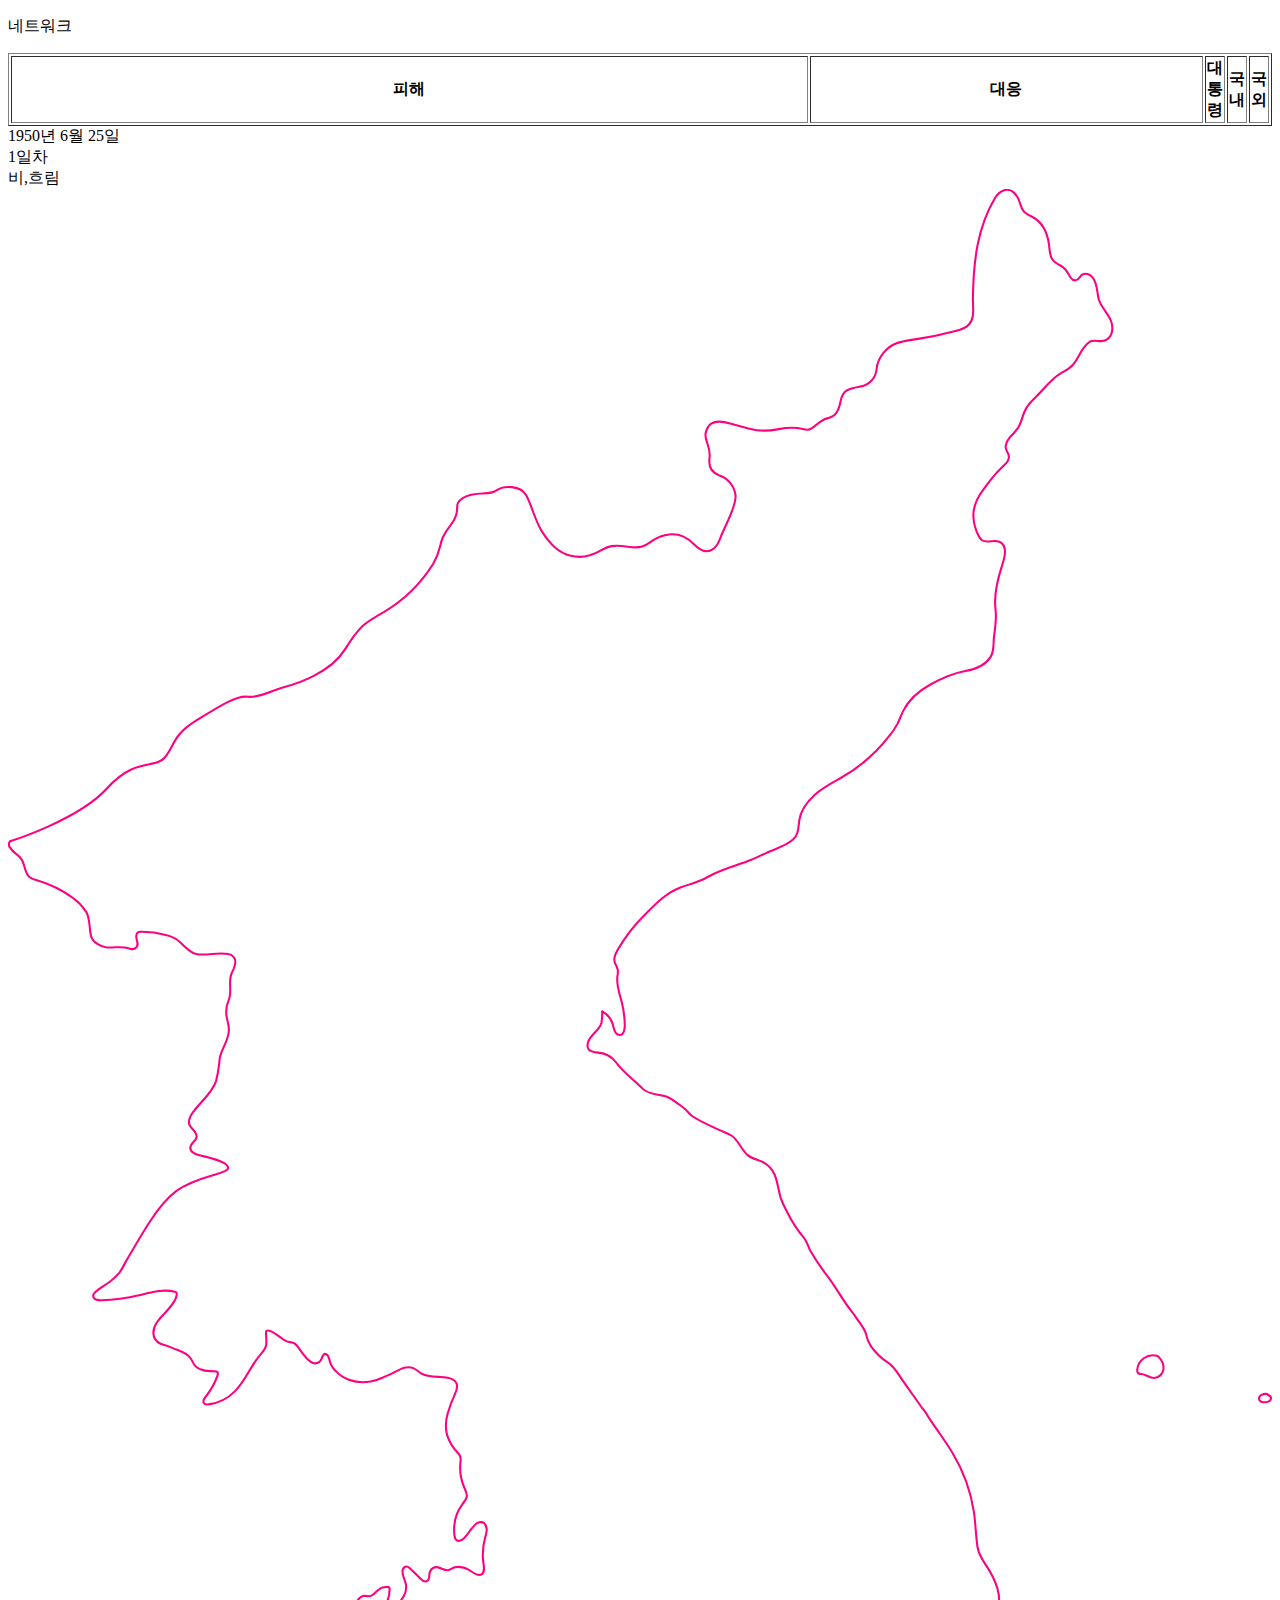
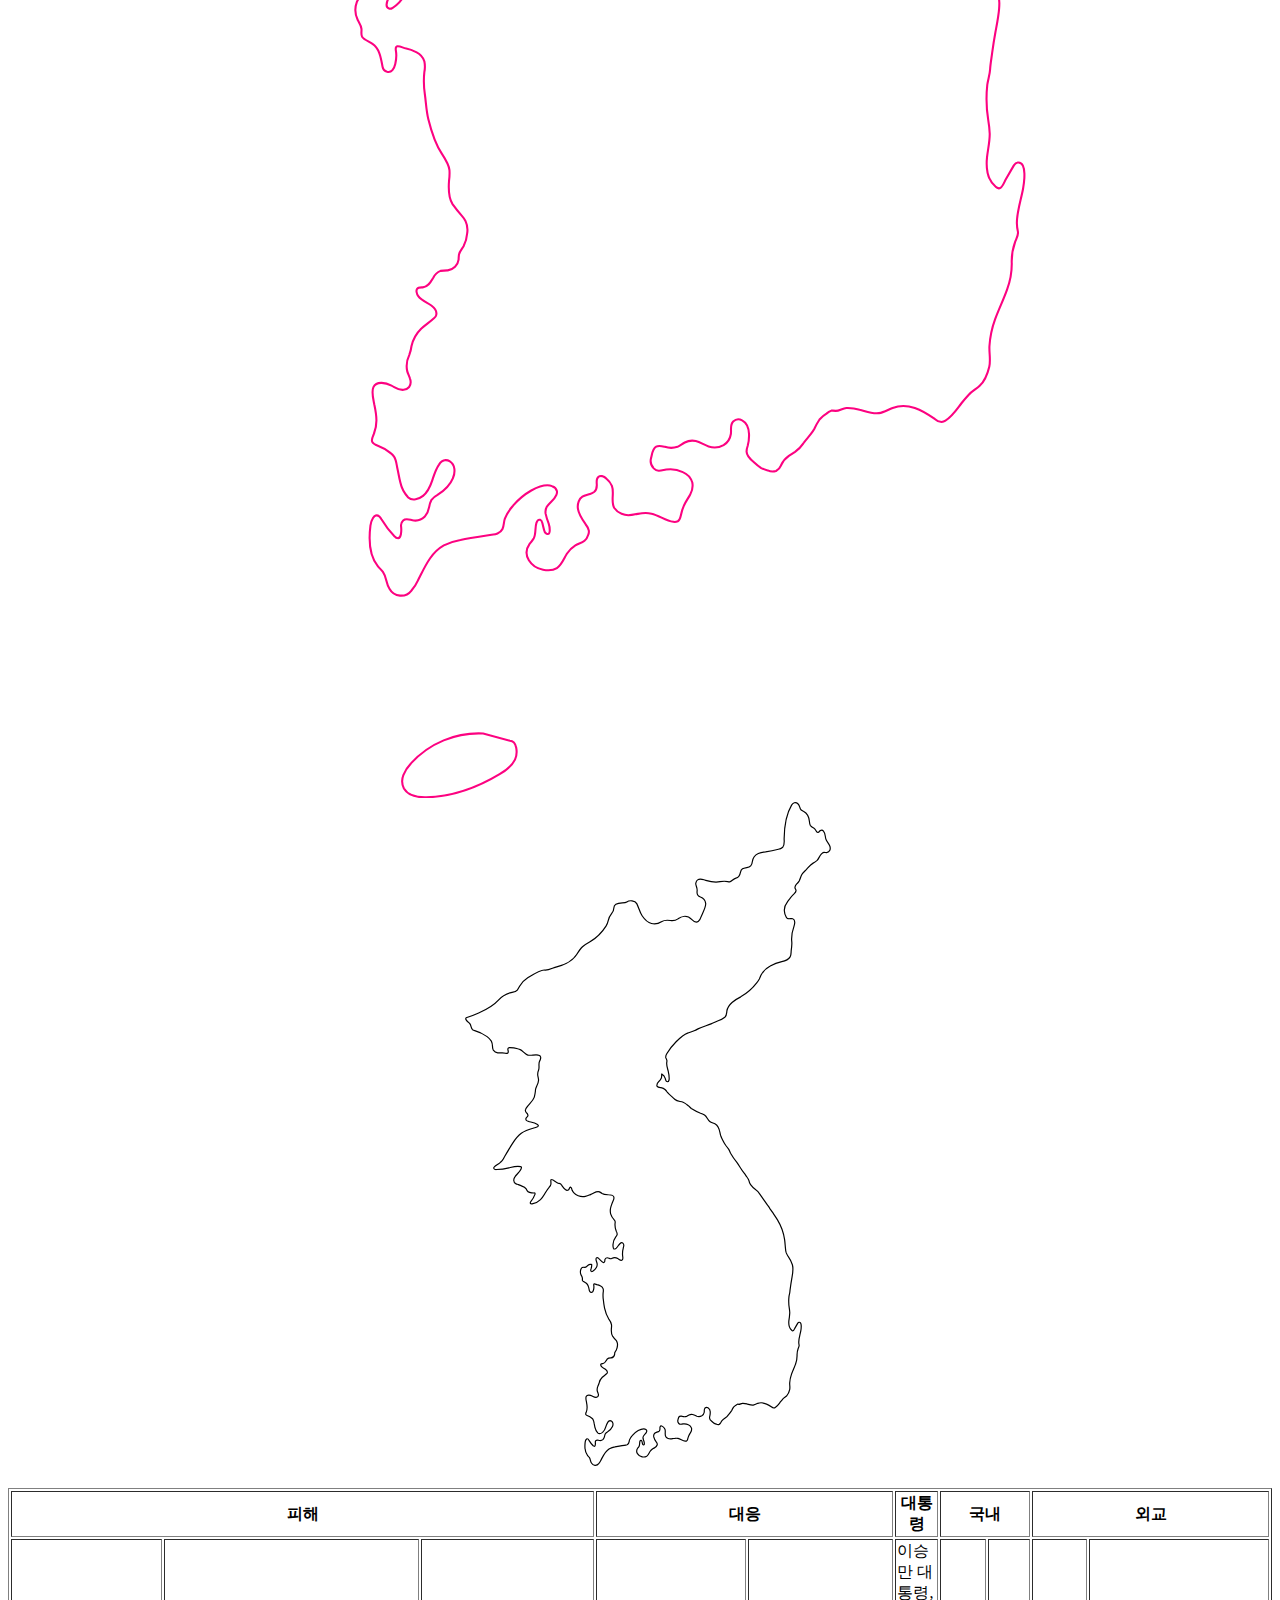
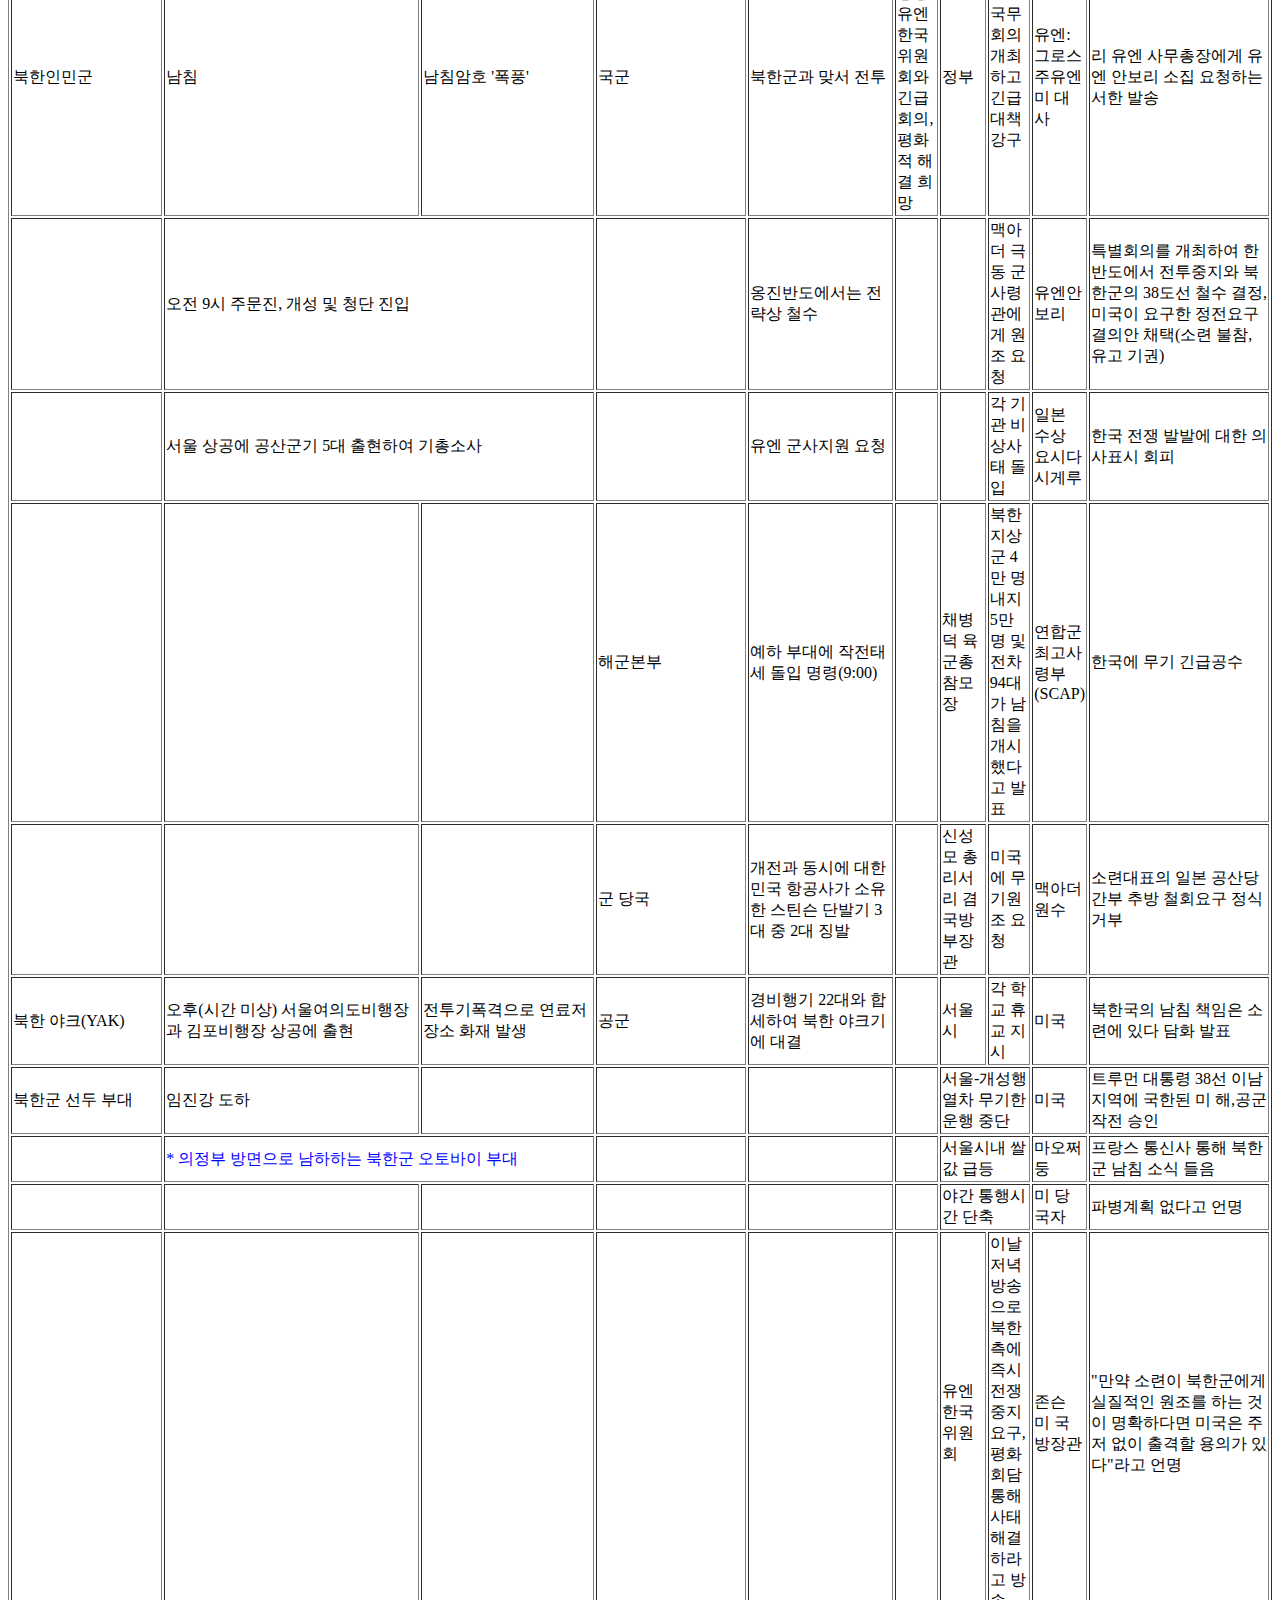
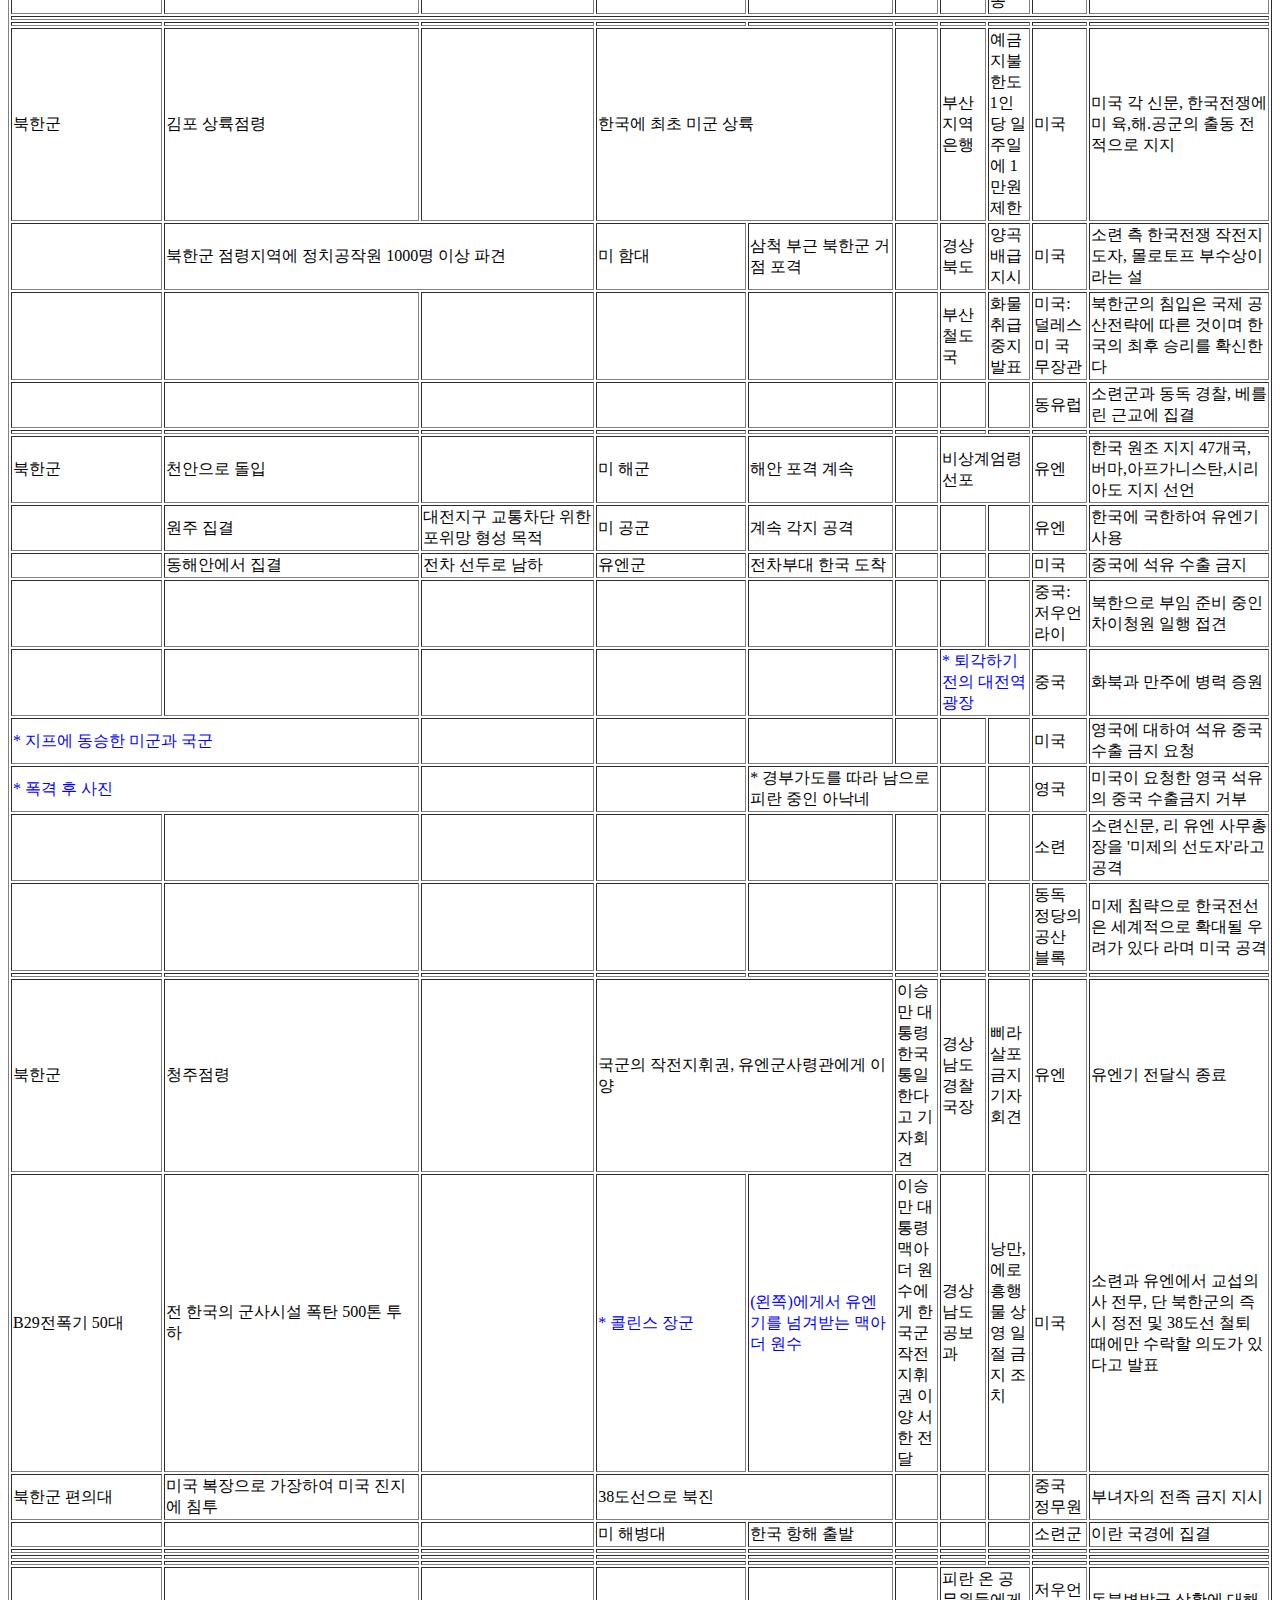
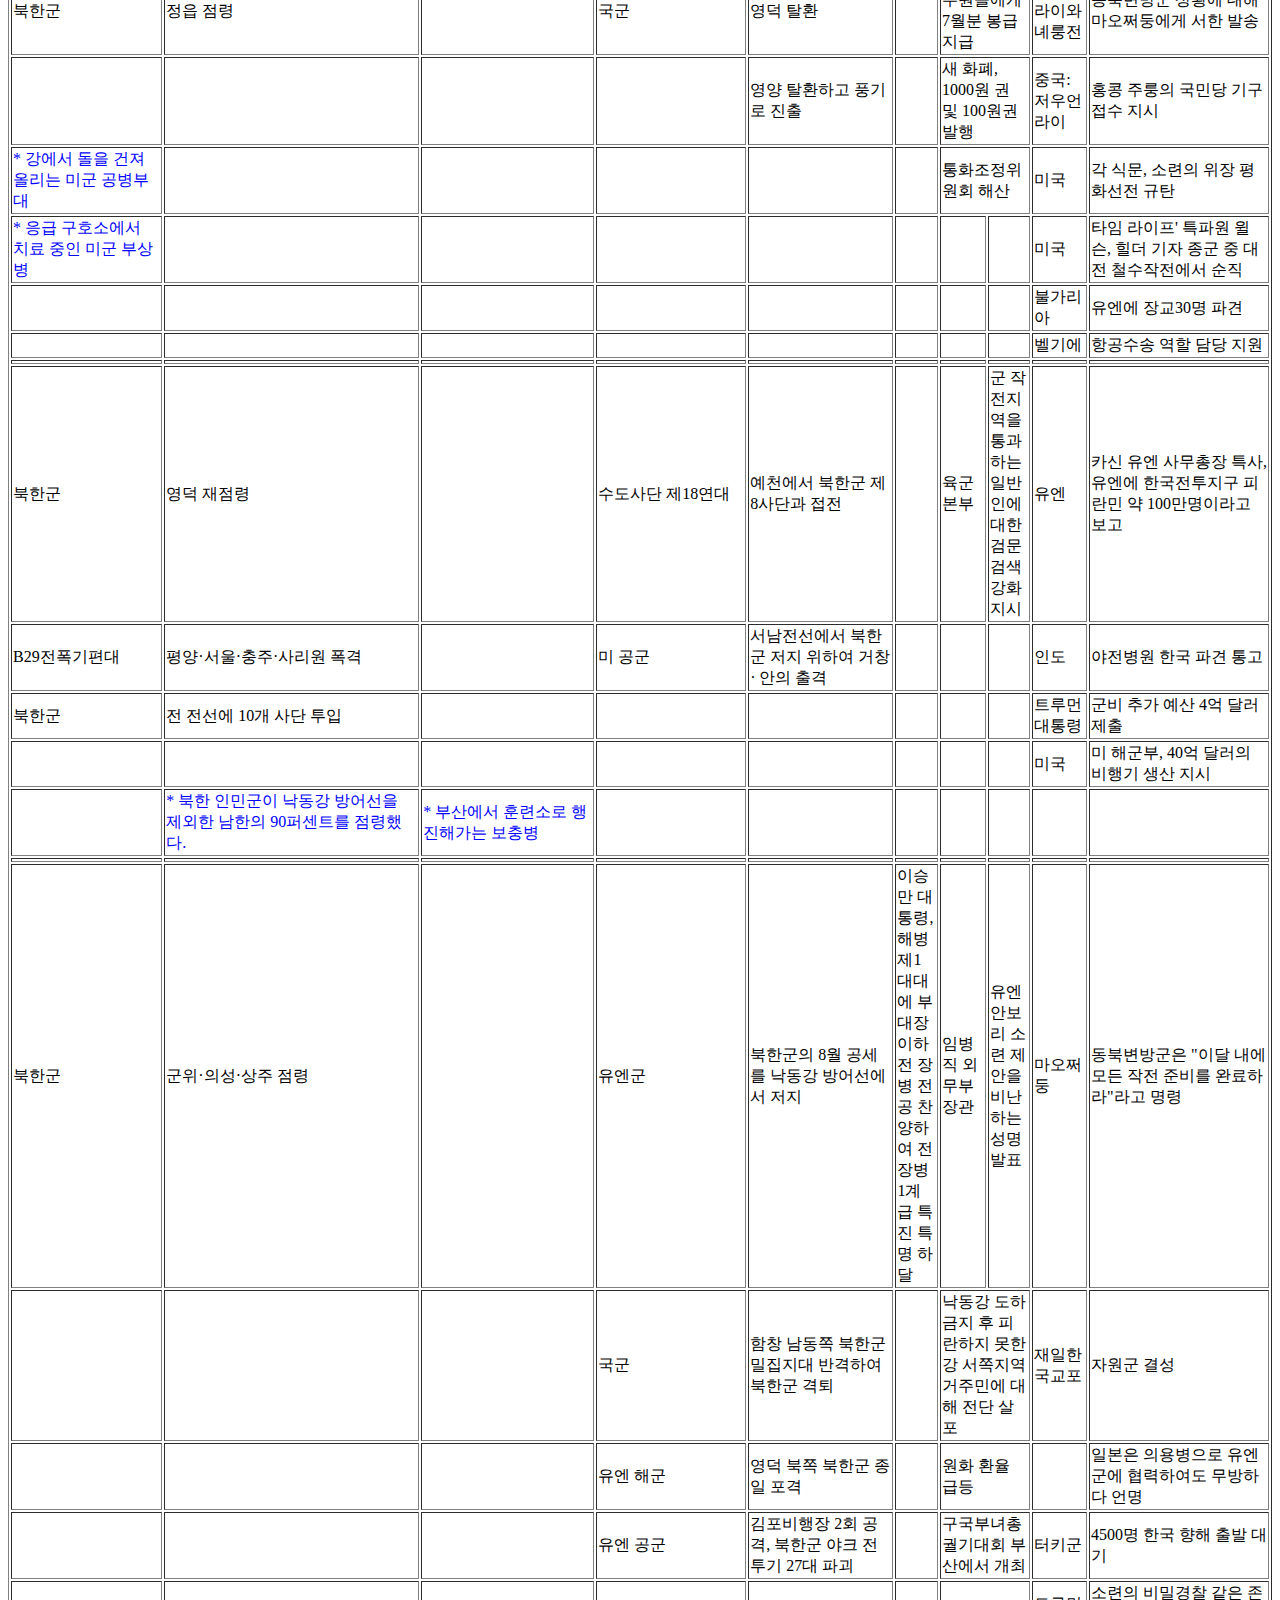
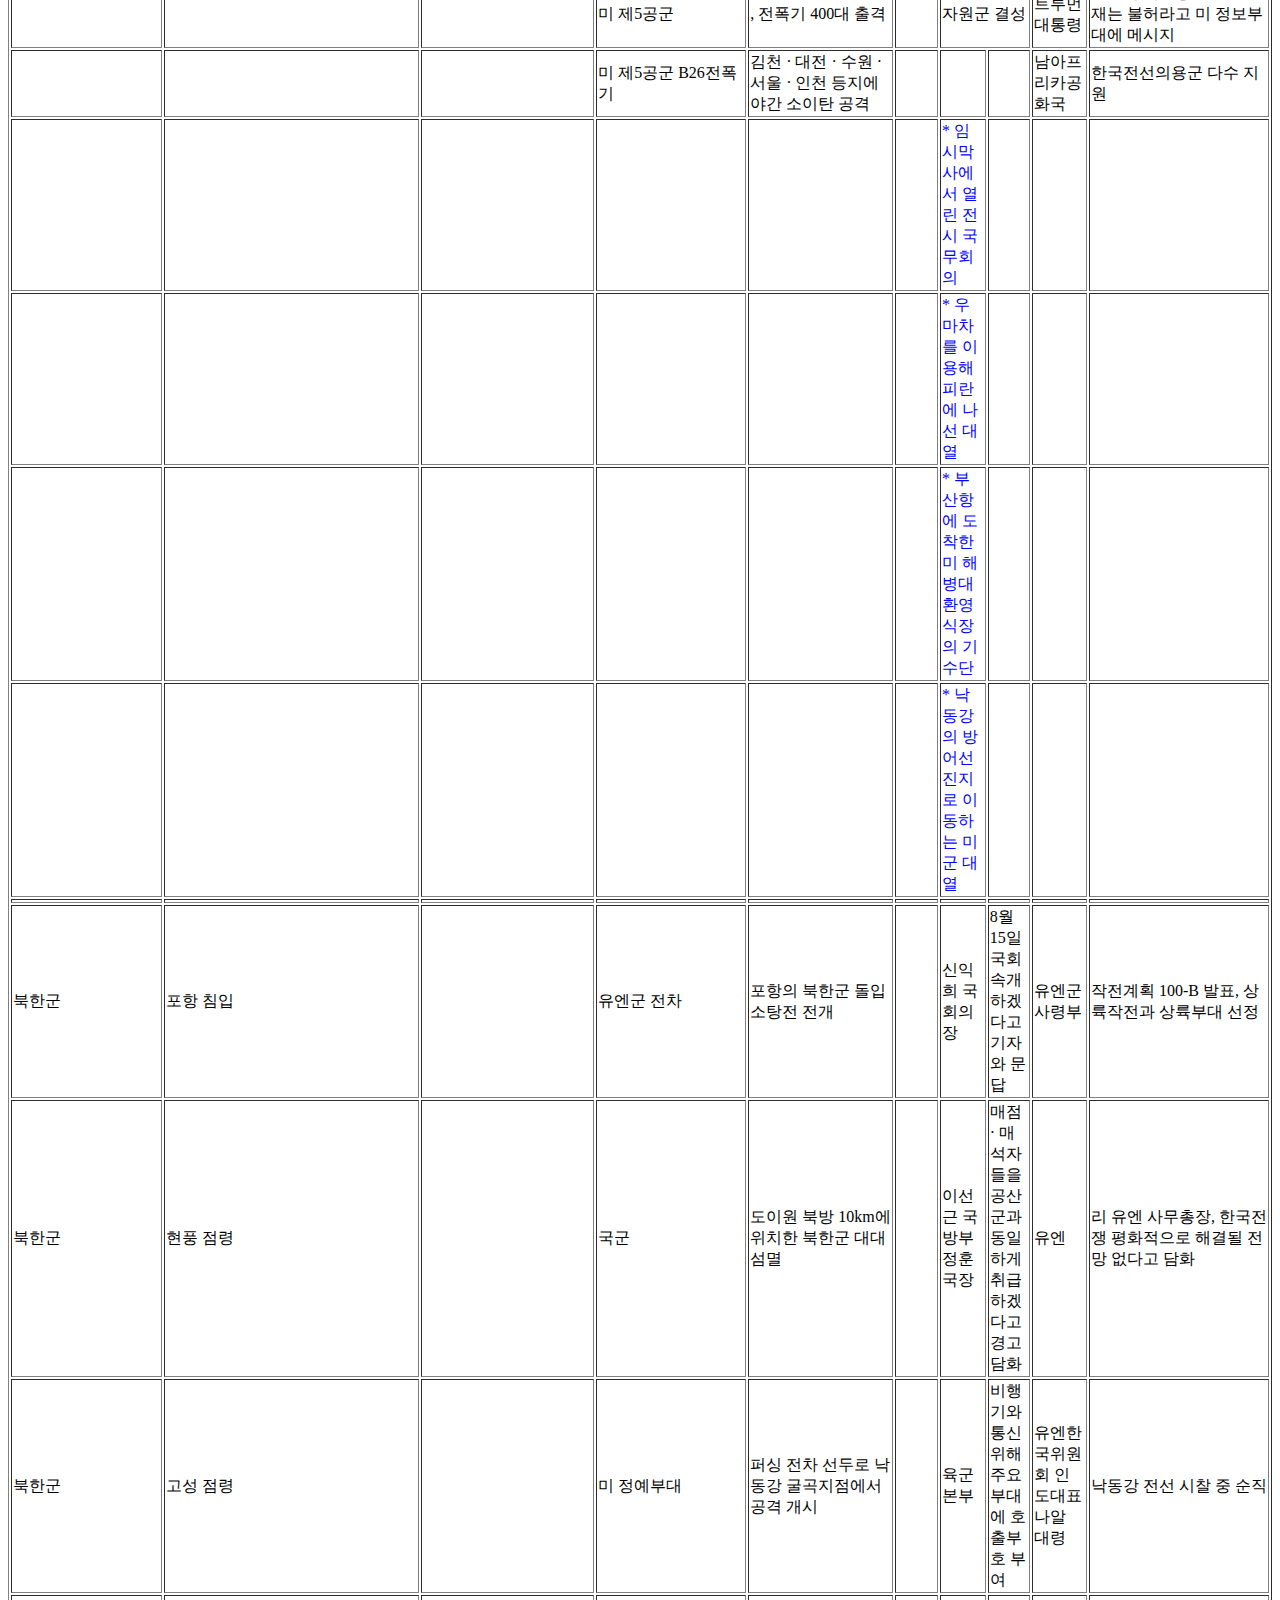
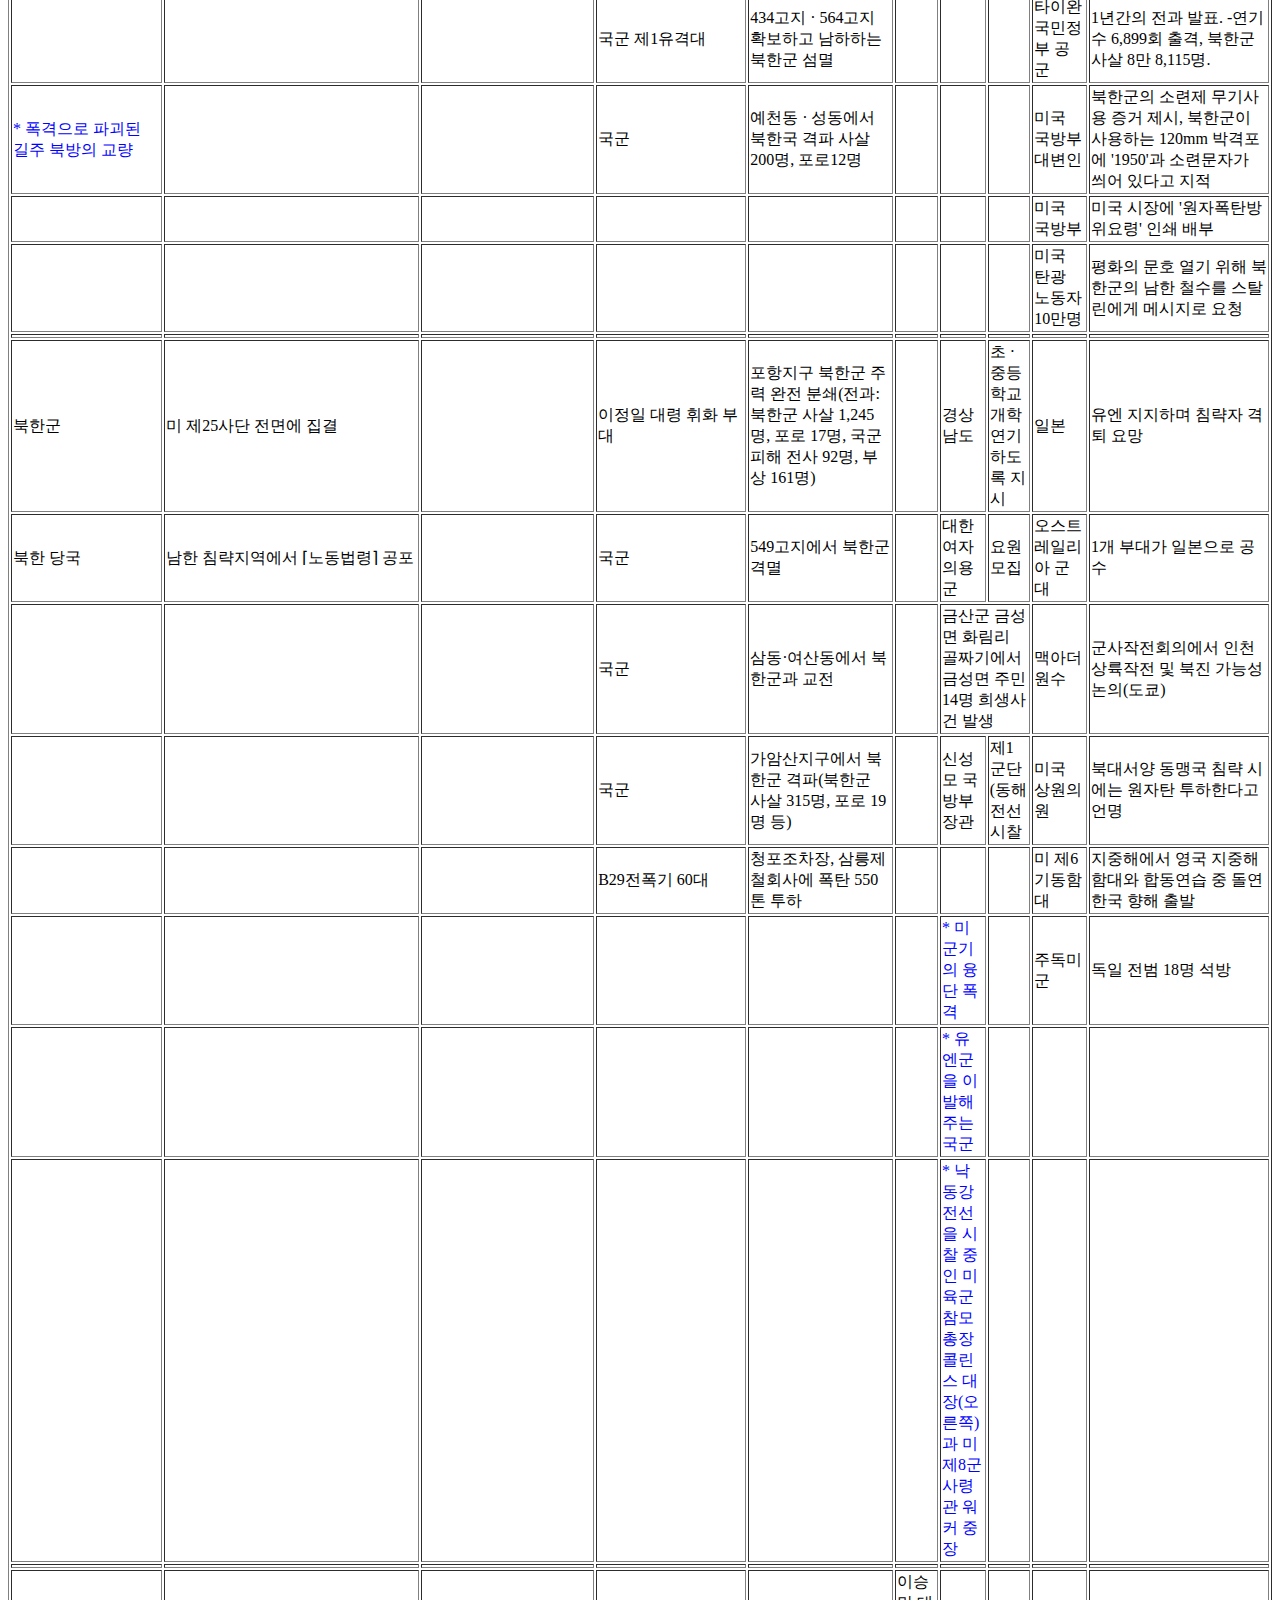
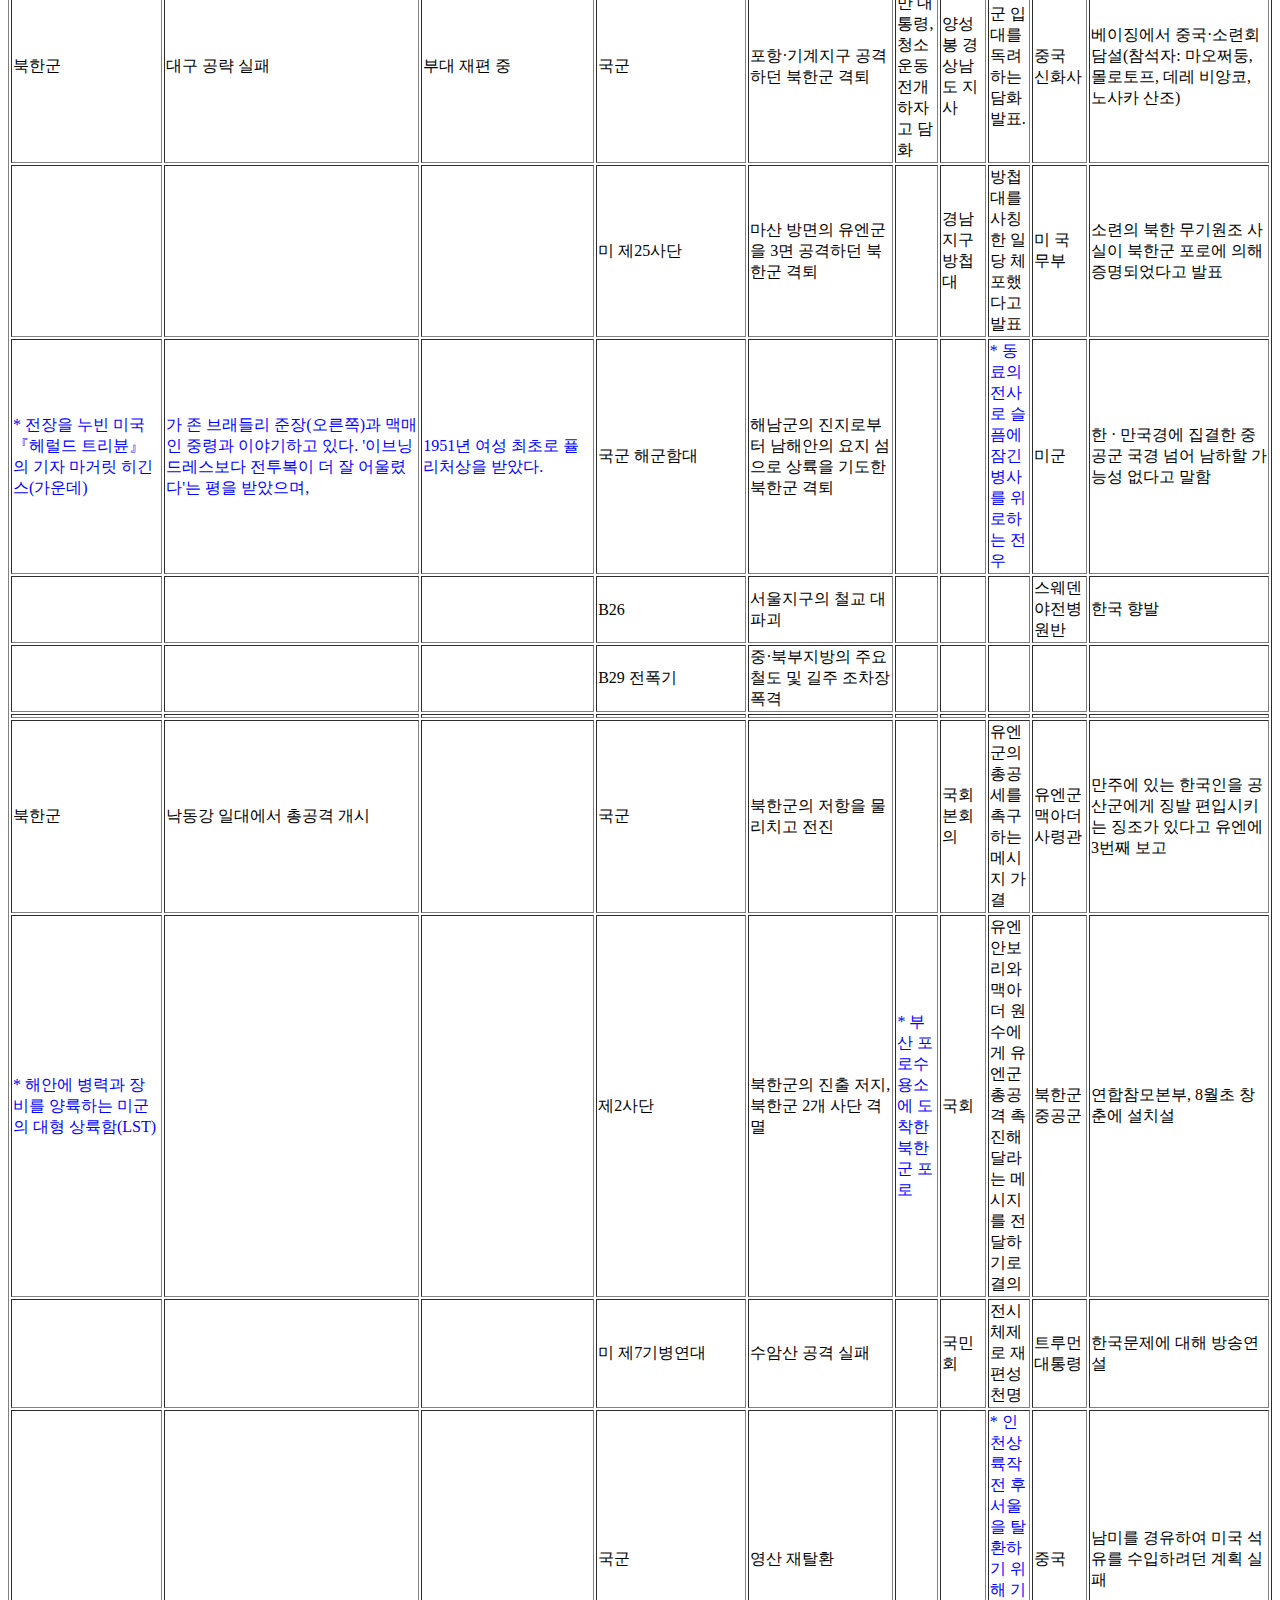
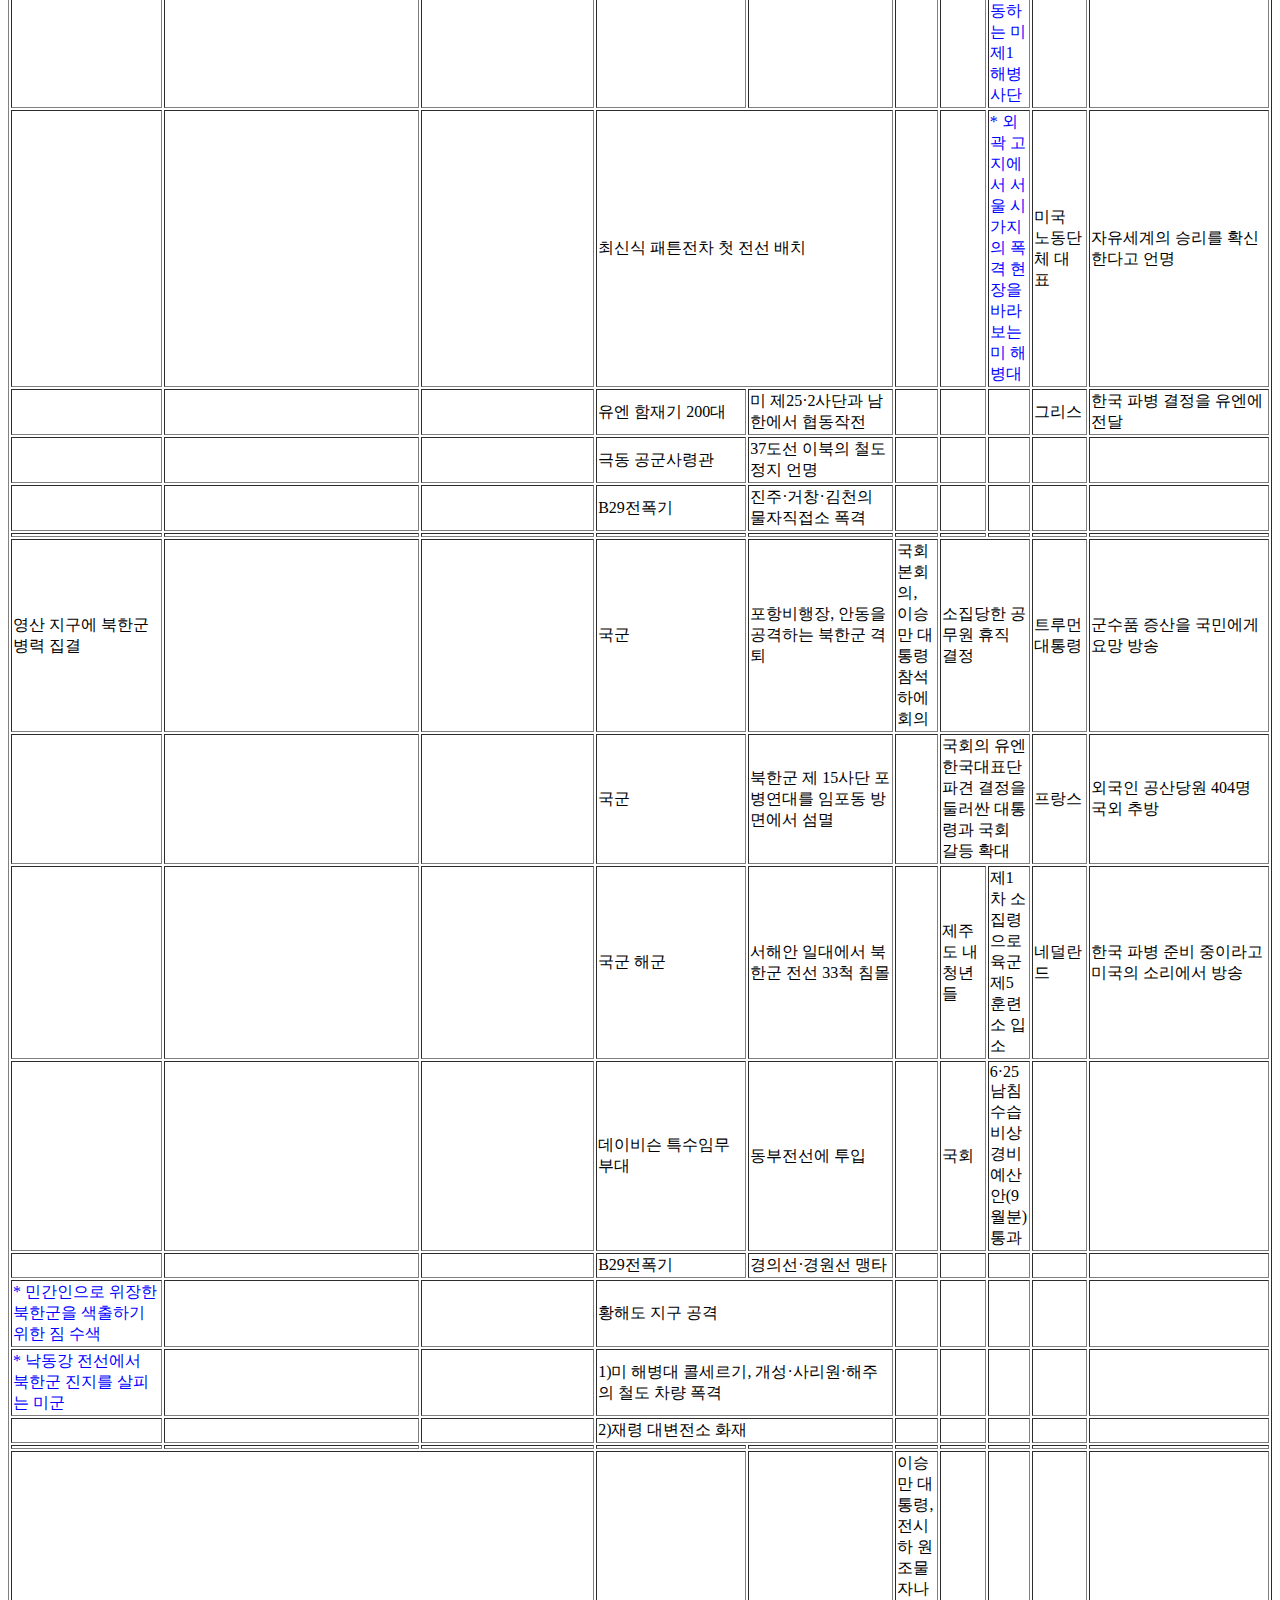
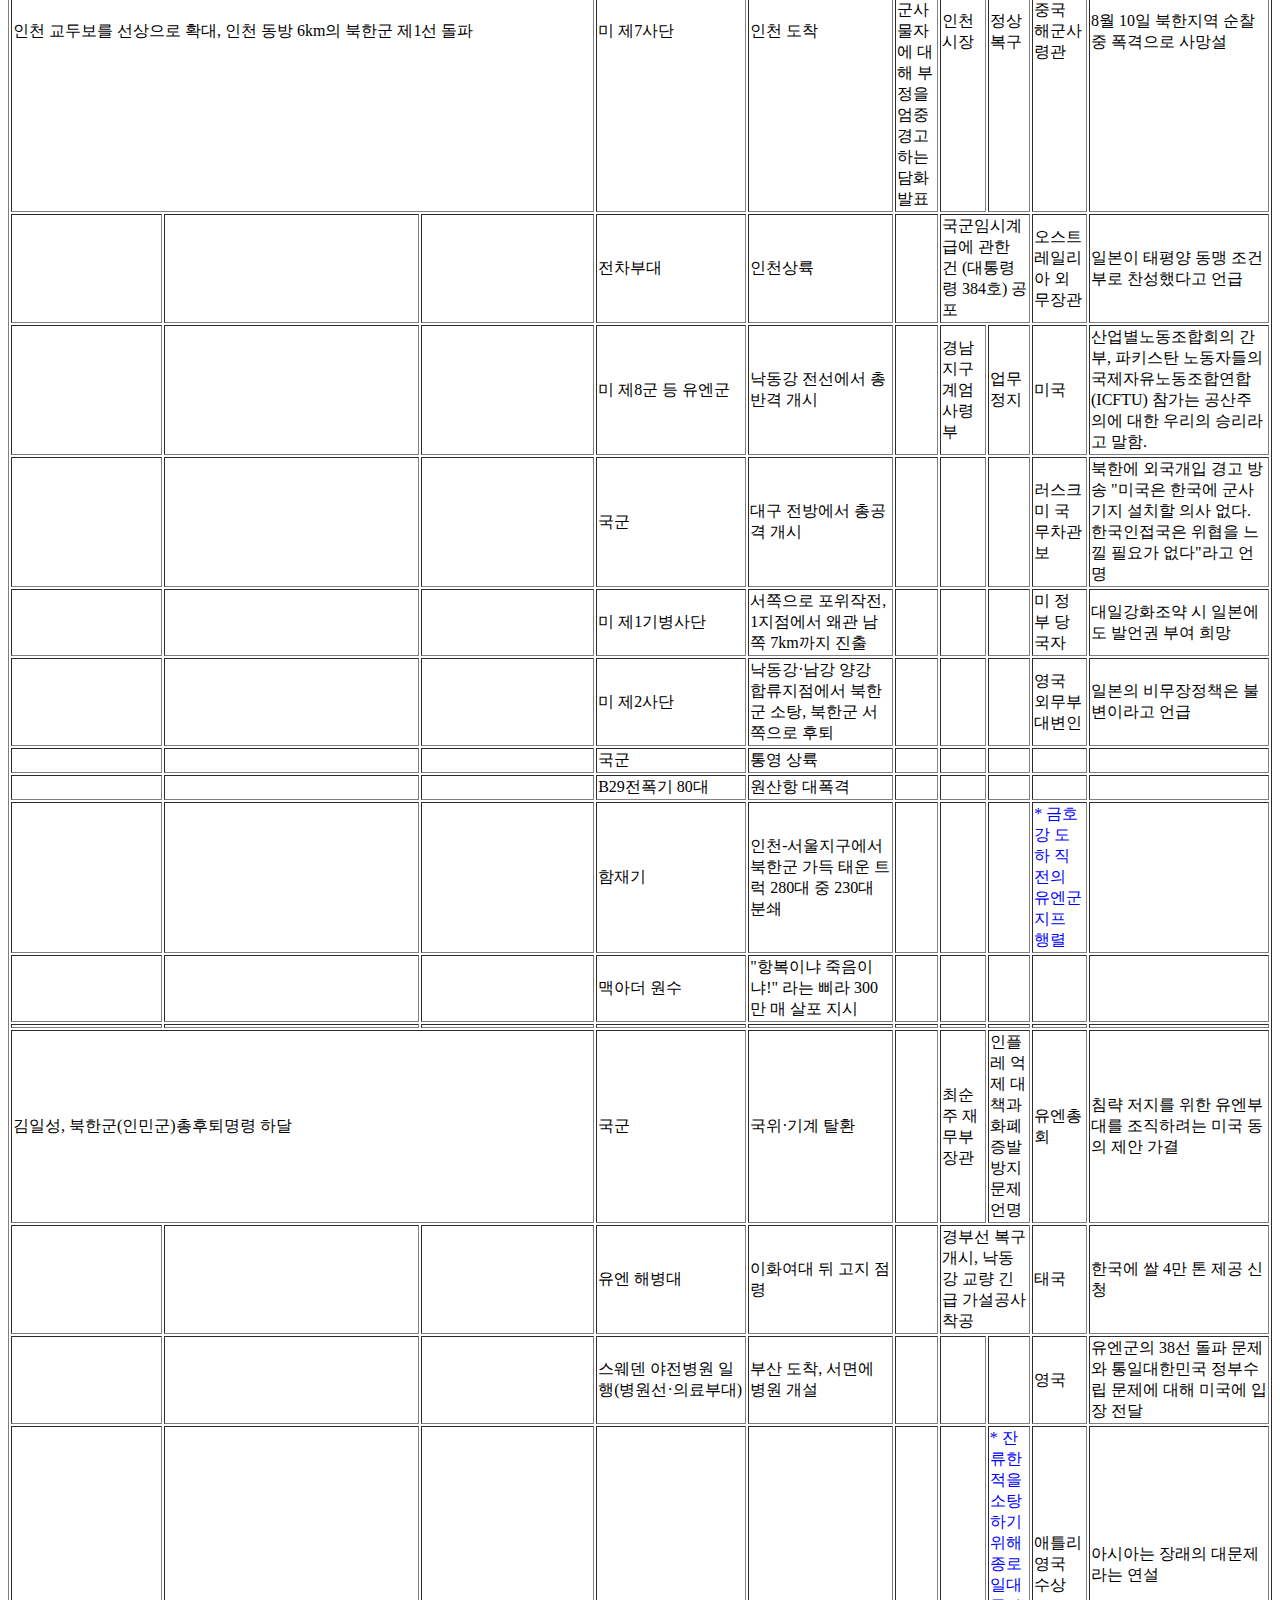
==== commit 40769655: "Add files via upload" ====
--- a/index.html
+++ b/index.html
@@ -6,20 +6,32 @@
 	<title>1129</title>
 	<script src="https://code.jquery.com/jquery-3.6.0.min.js"></script>
 	<script src="script.js"></script>
-  	<link rel="stylesheet" type="text/css" href="css.css">
+  	<link rel="stylesheet" type="text/css" href="1129.css">
 
 </head>
 <body>
 	<div id="wrap">
-		<!-- <div id="nav">
+		<div id="pixel_img"></div>
+		<div id="nav">
 			<p>네트워크</p>
-		</div> -->
+		</div>
 		<table id="category" border="1">
-			<th>피해</th>
-			<th>대응</th>
-			<th>무기</th>
+			<colgroup>
+		    <col width="17%"/>
+		    <col width="30%"/>
+		    <col width="20%"/>
+		    <col width="17%"/>
+		    <col width="30%"/>
+		    <col width="20%"/>
+		    <col width="20%"/>
+		    <col width="30%"/>
+		    <col width="20%"/>
+		    <col width="30%"/>
+		  </colgroup>
+			<th colspan="3">피해</th>
+			<th colspan="2">대응</th>
 			<th>대통령</th>
-			<th>국내</th>
+			<th colspan="2">국내</th>
 			<th colspan="2">국외</th>
 		</table>
 				<!-- 마우스 오버하면 날짜,일수,계절 셀에 따라 변하게 -->
@@ -31,10 +43,10 @@
 <!-- ***********************************************타이틀 지도*********************** -->		
 		<div id="map1">
 			<svg xmlns="http://www.w3.org/2000/svg" viewBox="0 0 608.01 1062.75">
-				<path d="M1034.59,906.72a15.37,15.37,0,0,0,3.89-4c.11-.16.22-.32.34-.47,1.62-2.21,3.65-4.13,5-6.52a32.13,32.13,0,0,1,2.53-4.61,14.63,14.63,0,0,1,3.35-2.81,8.92,8.92,0,0,1,2.38-1.43,8.11,8.11,0,0,1,2.08.12c1.79,0,3.3-1.28,5.11-1.38a20.52,20.52,0,0,1,6.37.79c3.07.8,6.16,2.17,9.3,1.68,2.33-.35,4.37-1.69,6.58-2.52,7.4-2.8,14.33,1.08,20.26,5.31a5.48,5.48,0,0,0,3.29,1.44,4.2,4.2,0,0,0,1.85-.68c3.36-2,5.43-5.45,7.8-8.44,1.11-1.4,2.33-2.79,3.53-4.09,1.48-1.59,3.57-2.68,5.15-4.19,2.41-2.28,3.85-6,4.61-9.19s-.11-6.59.08-9.8a45.93,45.93,0,0,1,2.7-12.94c1.77-4.88,4.1-9.54,5.81-14.44a34.94,34.94,0,0,0,2.23-12.34,27,27,0,0,1,1.62-10.55c.58-1.48,1.64-3.11,1.35-4.77a21.2,21.2,0,0,1-.52-4.24c0-5.69,2-11.1,3-16.65.4-2.27,2.07-12.74-2.44-12.49a2.47,2.47,0,0,0-1.93,1.28c-1.33,2.29-2.65,4.59-4,6.89-.66,1.14-1.69,4.36-3.26,4.3a2.68,2.68,0,0,1-1.55-.76c-3.93-3.3-4.67-9.3-4.18-14.12.39-3.81,1.35-7.57,1.3-11.4a52.16,52.16,0,0,0-.72-6.7,62.47,62.47,0,0,1-.44-16.89c.34-2.5,1.21-4.92,1.35-7.4.14-2.65.67-5.35,1-8,.44-3.24.94-6.48,1.53-9.7,1.29-7,3-14.35,1-21.22a42.64,42.64,0,0,0-5.71-11.43,32.85,32.85,0,0,1-3.19-5.85,22.23,22.23,0,0,1-1.1-6.08c-.5-4.4-.66-8.91-1.31-13.32a78,78,0,0,0-10.42-28.69c-2.14-3.56-4.57-7-6.94-10.43l-3.81-5.53c-1.15-1.67-2.22-3.86-3.66-5.3-3.13-4.54-6.33-8.92-9.48-13.45-2-2.93-4.08-6.76-7.18-8.64a30.16,30.16,0,0,1-8-7.76,14.94,14.94,0,0,1-2.4-5.85c-.66-2.63-3.07-5.36-4.43-7.43a44.24,44.24,0,0,0-2.8-3.87c-4-5-6.83-10.6-10.62-15.68a109.65,109.65,0,0,1-8.9-13c-1.08-2-1.68-4.6-3.12-6.34a59.83,59.83,0,0,1-4-5.26,71.06,71.06,0,0,1-4.23-7.4,44.19,44.19,0,0,1-3.06-6.82c-1.75-6.13-1.56-13-7.79-16.6-2.57-1.49-5.78-1.79-8-3.71-3.12-2.65-4.22-6.86-7.66-9.32-1.79-1.29-3.83-1.77-5.78-2.7-4.61-2.2-9.21-3.93-13.44-6.91-1.3-.92-2-2.14-3.13-3.13-1.31-1.15-2.8-2.16-4.2-3.2a19.3,19.3,0,0,0-4.63-2.81c-3.92-1.48-8.55-.69-11.73-3.92-3.81-3.89-8.23-7-11.69-11.28a30,30,0,0,0-2.48-2.91,11.35,11.35,0,0,0-6.26-3c-1.71-.24-4.45-.23-5.57-1.82a2.9,2.9,0,0,1-.47-1.46c-.16-2.23,1.34-4.22,2.89-5.83s3.3-3.23,3.84-5.4a36.13,36.13,0,0,0,.35-4.29c.06-.41-.25-1.31.11-1.11a10.46,10.46,0,0,1,5,6.32c.39,1.41.5,2.94,1.5,4.08a2.46,2.46,0,0,0,1.84.88c1.33,0,1.84-1.17,2.09-2.16a9.53,9.53,0,0,0,.31-2.55,48.63,48.63,0,0,0-1.5-11.2c-1-3.95-2.55-7.92-2.08-12a11.5,11.5,0,0,0,.23-3.35,17.15,17.15,0,0,0-1.39-3.36c-.83-2.07.2-4.35,1.21-6.16a79.75,79.75,0,0,1,13.3-17.18c4.94-5,10.28-10.56,17-13,3.5-1.25,7.14-2.15,10.51-3.7,1.58-.73,3.1-1.61,4.65-2.41,6.07-3.17,12.67-4.67,19-7.23,3.49-1.42,6.79-3.21,10.3-4.58s6.94-2.62,9.7-5.09,2.52-5.78,3-9.22c.67-4.63,4.07-9.23,7.47-12.33,3.81-3.47,8.16-5.7,12.65-8.18A77.53,77.53,0,0,0,1080,273.62a35.16,35.16,0,0,0,3.83-5.71c1-2,1.73-4.14,2.73-6.14,2.79-5.61,7.75-9.83,13.17-12.78,5-2.73,11.09-5.45,16.73-6.47,4.4-.79,9.74-2.84,12.2-6.83,1.78-2.89,1.24-5.83,1.55-9,.35-3.51,1-7,1-10.53,0-1.81-.25-3.61-.36-5.41-.38-6.34,1.21-12.4,3.11-18.38,1.12-3.52,3.63-10.44-1.45-12.21-2.58-.9-5.78,1-8-.58a5.59,5.59,0,0,1-1.66-2.15,22.65,22.65,0,0,1-2.47-9c-.3-5.46,1.73-9.31,4.94-13.48l2.8-3.65a51.09,51.09,0,0,1,6-6.84c1.77-1.6,4.11-3.4,3.1-6.23-.55-1.54-1.59-2.31-1.31-4a8.72,8.72,0,0,1,2.21-4.42,32.8,32.8,0,0,0,3.83-4.43c1.71-2.87,2.09-6.32,3.78-9.23s4.58-5.25,6.9-7.75c3-3.19,5.9-6.86,9.7-9.09,2.07-1.21,4.12-2.12,5.8-4,2.26-2.47,3.26-5.78,5.38-8.35a12,12,0,0,1,3.07-3c1.61-.82,3.73,0,5.43-.16,4.85-.34,5.93-5.18,4.73-9.19s-4.82-6.74-6-10.69c-1.08-3.62-.51-7.86-3.16-10.9-1.2-1.38-3.38-2.23-4.88-1.17-1.19.85-1.64,2.67-3.29,2.72a2.6,2.6,0,0,1-2.12-1.14c-1.59-2.21-1.84-4-4.19-5.48-1.66-1-3.56-1.77-4.73-3.41-1.33-1.88-1.31-4.37-1.57-6.66-.64-5.62-3-11.17-8.17-13.91a15.09,15.09,0,0,1-3.65-2.14,10.48,10.48,0,0,1-2.16-4.27,11.55,11.55,0,0,0-3-5.23c-3.15-2.7-7-.81-8.84,2.28-8.71,14.49-10.58,30.45-10.85,48.65-.07,4.45,1.07,9.54-2,12.71-1.65,1.68-4,2.4-6.3,3a164,164,0,0,1-18.75,3.86c-3.57.51-7.22.93-10.53,2.36s-8.25,5.94-8.73,12a9.37,9.37,0,0,1-8.07,8.5c-5.27,1-8.12,1.45-9.2,6.83s-2.58,7.64-6.5,8.44-6.51,5.27-9.26,5.49-4.41-2.21-14-.32-14.09-.06-23.45-2.75-11,1.51-11.77,4.74,2.58,6.45,1.88,11.67,2,7.69,4.78,8.6a11.57,11.57,0,0,1,7.69,9.31c.76,5.48-5.8,16.34-7,20.11s-5.11,11.62-13.12,3.55S969,177.76,966,179.81s-4.89,4-11.83,2.9-9.68-.27-13,1.72-8.23,4.2-14.47,2.64-10.11-6.08-13.61-11.3S908,163,905.33,158.08s-10.87-5.06-14.53-2.37-10-.21-15.86,3.44.16,5.44-6.29,13.5-3.09,9.79-8.11,18.25a69.84,69.84,0,0,1-23.8,23.24C827.27,219.44,825,221,818,232.21s-23.09,16.49-29,17.92-11.9,5.45-17.64,4.74-14.2,4.87-25.1,11.61-10,11.62-14.77,17.5-14.2-.29-27.82,14.91S657,324.35,657,324.35a2.48,2.48,0,0,0,0,3.08,10.26,10.26,0,0,0,2.75,2.94,12.64,12.64,0,0,1,2.86,2.84c1.68,2.63,1.29,6.49,3.73,8.43a9,9,0,0,0,3.13,1.37,56.88,56.88,0,0,1,18,8.77,24.77,24.77,0,0,1,6.15,6.56c1.26,2.06,1.49,5.3,1.74,7.67.2,1.93.15,3.62,1.15,5.37,1.1,1.92,4.28,3.68,6.44,4,3.76.55,7.54-.88,11.35.6a3.52,3.52,0,0,0,3-.15c2.92-1.67-1.4-5.75,1.14-7.58a2.76,2.76,0,0,1,1.48-.37,41.39,41.39,0,0,1,12,1.63,18.31,18.31,0,0,1,4.39,1.6c3.74,2.12,6.1,6.64,10.31,7.53,5,1.06,10.22-1.19,15.26,0a4.72,4.72,0,0,1,2.61,1.36,4,4,0,0,1,.8,3.13,13.08,13.08,0,0,1-1.54,4.38c-2.17,4,.26,9-1.57,13.15a14.54,14.54,0,0,0-1.08,7.76c.31,2.21,1.13,4.35,1.16,6.58.05,3.12-1.42,6-2.67,8.74a27.54,27.54,0,0,0-1.6,4.22c-.36,1.39-.27,2.77-.51,4.15a48.81,48.81,0,0,1-1.46,7.73c-2.1,6.17-7.94,10.22-11.54,15.63a9,9,0,0,0-1,1.9,4.49,4.49,0,0,0,1.05,5.16c1,1,2.29,2.35,2.22,3.93-.09,2-2.83,3-3.08,5a3,3,0,0,0,1.24,2.59,7.74,7.74,0,0,0,2.74,1.2c4.18,1.17,8.6,1.81,12.33,4,1.72,1,2.89,2.56.61,3.67a32.61,32.61,0,0,1-5.27,1.85c-6.39,1.84-12.88,3.85-18.27,7.74s-9.16,9.19-12.7,14.64c-4.22,6.47-8.08,13.18-11.94,19.87a31.41,31.41,0,0,1-2.91,5,26.74,26.74,0,0,1-4.07,3.89c-2.51,2-5.39,3.18-7.63,5.48a2.76,2.76,0,0,0-.82,1.31,2.07,2.07,0,0,0,1.28,2.13,5.87,5.87,0,0,0,2.64.36,86.27,86.27,0,0,0,18.09-2.38c5.71-1.38,11.3-3.19,17.23-1.77a1.36,1.36,0,0,1,.79.4,1.16,1.16,0,0,1,.17.76,6.73,6.73,0,0,1-.52,2.12c-1.92,4.54-6.25,7.4-9,11.43a9,9,0,0,0-1.76,5,6.16,6.16,0,0,0,3.46,5.36c1.05.5,2.18.53,3.27,1,1.26.56,2.53,1.09,3.82,1.57,2.82,1.05,5.94,2.06,7.55,4.6.52.82.85,1.74,1.36,2.56,2.14,3.4,6.8,3.41,10.35,3.53a1.59,1.59,0,0,1,.84.18c.58.37.44,1.25.21,1.91a34.22,34.22,0,0,1-5.78,10.24c-.63.78-1.34,1.78-.91,2.69s1.64,1,2.61.86A21.56,21.56,0,0,0,765.06,589c5.42-5.24,7.57-12.43,12.55-17.92,1.2-1.32,2.39-2.72,2.59-4.55s-.11-3.84-.09-5.73a1.41,1.41,0,0,1,.14-.73,1,1,0,0,1,.89-.38c1.9.14,4.66,2.42,6.18,3.52a11.13,11.13,0,0,0,2.84,1.74c1.25.44,2.7.36,3.8,1.09a5.75,5.75,0,0,1,1.3,1.35c1.93,2.47,3.75,5.72,6.44,7.42a3.3,3.3,0,0,0,5.17-1.63c.34-.87.7-2.56,2.06-2.18a2,2,0,0,1,1.09,1.1,21.62,21.62,0,0,1,1.07,3.47,10.72,10.72,0,0,0,2.24,3.34,17,17,0,0,0,6.61,4.49,19.87,19.87,0,0,0,10.45.87,22.32,22.32,0,0,0,5.64-1.84c1.44-.7,2.89-1.18,4.32-1.84,3.25-1.48,6.76-4.32,10.55-2.79,1.41.57,2.48,1.73,3.77,2.53,2.76,1.71,6.14,1.62,9.26,1.72,2.85.09,8,.47,8.07,4.36a9,9,0,0,1-.89,3.57,79.35,79.35,0,0,0-3.62,9.64,19.77,19.77,0,0,0-.36,10.18,22.39,22.39,0,0,0,5.18,8.75,6.1,6.1,0,0,1,1.18,1.67,6.56,6.56,0,0,1,.1,3.15A24.3,24.3,0,0,0,875.36,635c.64,1.48,1.56,3,1.34,4.57-.19,1.39-1.21,2.49-2.07,3.61a19.49,19.49,0,0,0-4,10.9c-.09,1.77-.16,4.3.62,5.94s3,.66,4.12-.38a21.67,21.67,0,0,0,2.75-3.49,26.87,26.87,0,0,1,2.49-2.94c1-1,3-1.92,4.32-.86a4.08,4.08,0,0,1,1.33,3.39,16.18,16.18,0,0,1-.78,3.69,31.29,31.29,0,0,0-.94,11.15c.18,1.83,1.43,5.92-1.27,6.65-2,.54-4.13-1.61-5.75-2.47a9,9,0,0,0-6.66-1.12c-1,.3-1.87,1-2.9,1.3-1.91.57-3.72-1.31-5.71-1.4a3.47,3.47,0,0,0-3.13,1.92c-.66,1.17-.31,2.16-.6,3.39a2.06,2.06,0,0,1-1.43,1.61c-1,.23-1.94-.59-2.67-1.33q-2.51-2.6-5.15-5.06c-1.71-1.61-3.46-.56-3.53,1.61-.07,2.36,1.45,4.4,1.75,6.69a8.79,8.79,0,0,1-1.18,5.23,14.5,14.5,0,0,1-5.27,5.53,2.51,2.51,0,0,1-1.5.47,1.91,1.91,0,0,1-1.45-1.93,7.37,7.37,0,0,1,.64-2.54,14.15,14.15,0,0,0,.79-5.28.57.57,0,0,0-.68-.68,8,8,0,0,0-3.42.43,11.13,11.13,0,0,0-3,2.47,4.35,4.35,0,0,1-3.18,1.5,5.81,5.81,0,0,0-2.43-.14,4.7,4.7,0,0,0-3,2.84,11,11,0,0,0,.41,8.71c.7,1.38,1.66,2.71,1.8,4.25.12,1.28-.33,2.68.3,3.8a3.68,3.68,0,0,0,1.24,1.21c1.2.82,2.54,1.43,3.76,2.24,3.59,2.41,4.11,7.24,4.84,11a3,3,0,0,0,2.18,2.4c4.41,1.06,4.67-7.7,4.24-10.13-.16-.92-.3-1.91.67-2.14s3,.78,3.88,1a22.29,22.29,0,0,1,5.45,1.95,7.54,7.54,0,0,1,3.69,4.28,13.08,13.08,0,0,1,0,5.14,41.8,41.8,0,0,0,.27,10.95c.55,4,.67,7.84,1.65,11.77,1.41,5.71,3.21,11.63,6.46,16.57,1.61,2.45,3.34,5,3.69,7.88a23.4,23.4,0,0,1-.17,4.8c-.33,3.87-.52,8.26,1.65,11.62a60.49,60.49,0,0,0,4.51,5.61,12.9,12.9,0,0,1,1.71,2.44,10.19,10.19,0,0,1,.85,5.8,17.3,17.3,0,0,1-1.76,6.4c-.78,1.31-1.91,2.48-2.22,4a23.59,23.59,0,0,0-.17,2.38,6.06,6.06,0,0,1-5.18,5.2,20.09,20.09,0,0,0-3.48.25,6.75,6.75,0,0,0-3.52,3.29c-1.2,2-2.5,4.45-5.06,4.64-1,.07-2.23,0-2.77.79a2.17,2.17,0,0,0-.19,1.48,4.55,4.55,0,0,0,.8,1.94c1.63,2.21,4.22,3,6.28,4.52,1.51,1.13,3,3,2.22,5a2.9,2.9,0,0,1-.81,1c-2,1.79-4.28,3.35-6.31,5.16a16.94,16.94,0,0,0-4.63,8.32,19.67,19.67,0,0,1-1.1,4.38,12,12,0,0,0-1,7.58c.35,1.32,1,2.54,1.4,3.85a4.45,4.45,0,0,1-.42,3.92,3.94,3.94,0,0,1-2.68,1.35c-2.49.27-3.73-.93-5.82-2-2.46-1.25-7.16-2.56-8.7.72-1.1,2.32,0,6,.45,8.44,1.1,5.22,1.72,9.67-.5,14.7-.44,1-1,2.15-.53,3.16s1.65,1.45,2.7,1.84a20.74,20.74,0,0,1,6.18,3.57,7.82,7.82,0,0,1,1.62,1.73c1.1,1.67,1.21,3.89,1.64,5.8.49,2.2.83,4.44,1.4,6.62a15.22,15.22,0,0,0,3.78,7.19c2,1.89,5.18.73,7.12-.79,2.24-1.74,3.45-4.49,4.36-7.19s1.68-5.5,3.33-7.82a4.52,4.52,0,0,1,3.23-2.17,3.3,3.3,0,0,1,1.83.5,5.15,5.15,0,0,1,2.33,3.71,8.54,8.54,0,0,1-.68,4.42c-1.42,3.44-4.29,6.1-7.43,8.12a9.15,9.15,0,0,0-3,2.53,10,10,0,0,0-1,3.19,10,10,0,0,1-2.22,4.82,6.26,6.26,0,0,1-5.18,1.77c-1.7-.16-3.57-1.47-5.13-.05a3.29,3.29,0,0,0-1,2.85,12.45,12.45,0,0,1-.11,3.9c-.15.78-.51,1.69-1.3,1.82a2.13,2.13,0,0,1-1.7-.87,43.55,43.55,0,0,1-6.33-8.23,4.82,4.82,0,0,0-1-1.34c-2.66-2.19-4.08,2.61-4.3,4.38-.76,6.07-.54,14.49,3.54,19.48.78,1,1.73,1.76,2.46,2.75,1.8,2.48,1.46,5.69,3.15,8.14a6.35,6.35,0,0,0,10.59.86,21,21,0,0,0,3.14-4.92c3.19-6.19,6-13.19,12.42-16.79a28,28,0,0,1,8-2.62c5.26-1.11,10.52-1.78,15.82-2.6a7.41,7.41,0,0,0,2-.54c3.65-1.63,2.62-4.63,3.55-7.1a20,20,0,0,1,3.92-6.25,33,33,0,0,1,8.78-7.3c2.87-1.55,6.76-3.34,10-2.1a3.45,3.45,0,0,1,2.36,2.45,3.24,3.24,0,0,1-.27,1.7c-1.43,3.62-5.86,4.55-5.2,9.08a29.69,29.69,0,0,0,1.49,4.81c.23.69,1.49,6.07-1.12,4.81a2.63,2.63,0,0,1-1.12-1.82q-.42-1.56-.78-3.15c-.15-.69-.4-1.49-1.07-1.69-.83-.24-1.54.65-1.81,1.47-.8,2.4-.1,5.2-1.29,7.44a25.88,25.88,0,0,1-2,2.67c-3.9,5.52.81,11.43,6.48,12.47,2.26.41,4.74.44,6.66-.8,2.38-1.53,3.28-4.51,4.79-6.9a12.85,12.85,0,0,1,4.1-4.07c2.32-1.41,5-1.12,6.29-5.36a3.77,3.77,0,0,0,.16-1.79,7.92,7.92,0,0,0-1.55-3c-1.58-2.21-3.18-4.47-3.65-7.24a7.08,7.08,0,0,1,.35-3.76c1.08-2.75,3.16-2.78,5.48-3.58a7,7,0,0,0,1.91-.92c2.38-1.8.69-4.21,1.45-6.3a2.1,2.1,0,0,1,2.32-1.35,4.64,4.64,0,0,1,2.21,1.28,9.31,9.31,0,0,1,2.59,3.42c1.3,3.31-.7,7.59,1.16,10.64a7.16,7.16,0,0,0,3.51,2.76,10.18,10.18,0,0,0,3.22.72,19,19,0,0,0,3.28-.45c1.1-.15,2.19-.36,3.3-.48a13.94,13.94,0,0,1,4.6.18c3.65.8,6.76,3.43,10.47,3.92a3.47,3.47,0,0,0,2.16-.28c1-.59,1.27-1.84,1.52-3a22.78,22.78,0,0,1,1.51-4.72c.85-1.8,2-3.41,2.95-5.18a8.44,8.44,0,0,0,1-5.74,8,8,0,0,0-4.56-5,13.6,13.6,0,0,0-8-1.23c-2.17.39-4,1.45-6-.56a5.28,5.28,0,0,1-1.23-5.16c.43-1.51.61-4.27,2.41-5.26,1.24-.68,2.77-.26,4.14.07a9.83,9.83,0,0,0,6.14,0c1.25-.52,2.28-1.46,3.48-2.09a7.81,7.81,0,0,1,5.29-.7c2.18.49,4,1.9,6.17,2.6a8.87,8.87,0,0,0,7.2-.64,7.44,7.44,0,0,0,3.48-5.23c.4-2-.57-4.44,1.13-6.16a3.67,3.67,0,0,1,4.32-.49c2.43,1.29,3.21,4.05,3.31,6.63a18.22,18.22,0,0,1-.63,5.55,9.35,9.35,0,0,0-.55,2.84c.08,2.14,1.89,3.76,3.56,5.11a26.6,26.6,0,0,0,3.5,2.81,22.09,22.09,0,0,0,3.11,1.11,5.7,5.7,0,0,0,4,.28,5,5,0,0,0,2.35-2.59c.07-.13.13-.27.19-.41a10.43,10.43,0,0,1,3.63-4.32Z" transform="translate(-655.99 -10.63)" fill="none" stroke="red" stroke-miterlimit="10"/>
-				<path d="M884.56,1042.18a44.15,44.15,0,0,0-34.76,14.4,17.27,17.27,0,0,0-3.63,5.59,8,8,0,0,0,.27,6.5c2,3.55,6.71,4.29,10.76,4.2,12.46-.3,24.59-4.68,35.27-11.12,3-1.79,6-3.9,7.4-7s1-9.11-2.51-9.11Z" transform="translate(-655.99 -10.63)" fill="none" stroke="red" stroke-miterlimit="10"/>
-				<path d="M1208.56,571.82a7.67,7.67,0,0,0-9.37,6.78,1.92,1.92,0,0,0,.46,1.67,2.85,2.85,0,0,0,1.6.37c2.11.21,3.9,1.91,6,1.94a4.89,4.89,0,0,0,4.56-4.19c.37-2.22-.83-4.34-2.31-6Z" transform="translate(-655.99 -10.63)" fill="none" stroke="red" stroke-miterlimit="10"/>
-				<path d="M1261.8,590.29a4.85,4.85,0,0,0-2.87.37,2,2,0,0,0-1,2.47,2,2,0,0,0,1.27,1,4.51,4.51,0,0,0,1.68.08,4.06,4.06,0,0,0,1.77-.5,1.77,1.77,0,0,0,.88-1.53,1.43,1.43,0,0,0-1.27-1.27Z" transform="translate(-655.99 -10.63)" fill="none" stroke="red" stroke-miterlimit="10"/>
+				<path d="M1034.59,906.72a15.37,15.37,0,0,0,3.89-4c.11-.16.22-.32.34-.47,1.62-2.21,3.65-4.13,5-6.52a32.13,32.13,0,0,1,2.53-4.61,14.63,14.63,0,0,1,3.35-2.81,8.92,8.92,0,0,1,2.38-1.43,8.11,8.11,0,0,1,2.08.12c1.79,0,3.3-1.28,5.11-1.38a20.52,20.52,0,0,1,6.37.79c3.07.8,6.16,2.17,9.3,1.68,2.33-.35,4.37-1.69,6.58-2.52,7.4-2.8,14.33,1.08,20.26,5.31a5.48,5.48,0,0,0,3.29,1.44,4.2,4.2,0,0,0,1.85-.68c3.36-2,5.43-5.45,7.8-8.44,1.11-1.4,2.33-2.79,3.53-4.09,1.48-1.59,3.57-2.68,5.15-4.19,2.41-2.28,3.85-6,4.61-9.19s-.11-6.59.08-9.8a45.93,45.93,0,0,1,2.7-12.94c1.77-4.88,4.1-9.54,5.81-14.44a34.94,34.94,0,0,0,2.23-12.34,27,27,0,0,1,1.62-10.55c.58-1.48,1.64-3.11,1.35-4.77a21.2,21.2,0,0,1-.52-4.24c0-5.69,2-11.1,3-16.65.4-2.27,2.07-12.74-2.44-12.49a2.47,2.47,0,0,0-1.93,1.28c-1.33,2.29-2.65,4.59-4,6.89-.66,1.14-1.69,4.36-3.26,4.3a2.68,2.68,0,0,1-1.55-.76c-3.93-3.3-4.67-9.3-4.18-14.12.39-3.81,1.35-7.57,1.3-11.4a52.16,52.16,0,0,0-.72-6.7,62.47,62.47,0,0,1-.44-16.89c.34-2.5,1.21-4.92,1.35-7.4.14-2.65.67-5.35,1-8,.44-3.24.94-6.48,1.53-9.7,1.29-7,3-14.35,1-21.22a42.64,42.64,0,0,0-5.71-11.43,32.85,32.85,0,0,1-3.19-5.85,22.23,22.23,0,0,1-1.1-6.08c-.5-4.4-.66-8.91-1.31-13.32a78,78,0,0,0-10.42-28.69c-2.14-3.56-4.57-7-6.94-10.43l-3.81-5.53c-1.15-1.67-2.22-3.86-3.66-5.3-3.13-4.54-6.33-8.92-9.48-13.45-2-2.93-4.08-6.76-7.18-8.64a30.16,30.16,0,0,1-8-7.76,14.94,14.94,0,0,1-2.4-5.85c-.66-2.63-3.07-5.36-4.43-7.43a44.24,44.24,0,0,0-2.8-3.87c-4-5-6.83-10.6-10.62-15.68a109.65,109.65,0,0,1-8.9-13c-1.08-2-1.68-4.6-3.12-6.34a59.83,59.83,0,0,1-4-5.26,71.06,71.06,0,0,1-4.23-7.4,44.19,44.19,0,0,1-3.06-6.82c-1.75-6.13-1.56-13-7.79-16.6-2.57-1.49-5.78-1.79-8-3.71-3.12-2.65-4.22-6.86-7.66-9.32-1.79-1.29-3.83-1.77-5.78-2.7-4.61-2.2-9.21-3.93-13.44-6.91-1.3-.92-2-2.14-3.13-3.13-1.31-1.15-2.8-2.16-4.2-3.2a19.3,19.3,0,0,0-4.63-2.81c-3.92-1.48-8.55-.69-11.73-3.92-3.81-3.89-8.23-7-11.69-11.28a30,30,0,0,0-2.48-2.91,11.35,11.35,0,0,0-6.26-3c-1.71-.24-4.45-.23-5.57-1.82a2.9,2.9,0,0,1-.47-1.46c-.16-2.23,1.34-4.22,2.89-5.83s3.3-3.23,3.84-5.4a36.13,36.13,0,0,0,.35-4.29c.06-.41-.25-1.31.11-1.11a10.46,10.46,0,0,1,5,6.32c.39,1.41.5,2.94,1.5,4.08a2.46,2.46,0,0,0,1.84.88c1.33,0,1.84-1.17,2.09-2.16a9.53,9.53,0,0,0,.31-2.55,48.63,48.63,0,0,0-1.5-11.2c-1-3.95-2.55-7.92-2.08-12a11.5,11.5,0,0,0,.23-3.35,17.15,17.15,0,0,0-1.39-3.36c-.83-2.07.2-4.35,1.21-6.16a79.75,79.75,0,0,1,13.3-17.18c4.94-5,10.28-10.56,17-13,3.5-1.25,7.14-2.15,10.51-3.7,1.58-.73,3.1-1.61,4.65-2.41,6.07-3.17,12.67-4.67,19-7.23,3.49-1.42,6.79-3.21,10.3-4.58s6.94-2.62,9.7-5.09,2.52-5.78,3-9.22c.67-4.63,4.07-9.23,7.47-12.33,3.81-3.47,8.16-5.7,12.65-8.18A77.53,77.53,0,0,0,1080,273.62a35.16,35.16,0,0,0,3.83-5.71c1-2,1.73-4.14,2.73-6.14,2.79-5.61,7.75-9.83,13.17-12.78,5-2.73,11.09-5.45,16.73-6.47,4.4-.79,9.74-2.84,12.2-6.83,1.78-2.89,1.24-5.83,1.55-9,.35-3.51,1-7,1-10.53,0-1.81-.25-3.61-.36-5.41-.38-6.34,1.21-12.4,3.11-18.38,1.12-3.52,3.63-10.44-1.45-12.21-2.58-.9-5.78,1-8-.58a5.59,5.59,0,0,1-1.66-2.15,22.65,22.65,0,0,1-2.47-9c-.3-5.46,1.73-9.31,4.94-13.48l2.8-3.65a51.09,51.09,0,0,1,6-6.84c1.77-1.6,4.11-3.4,3.1-6.23-.55-1.54-1.59-2.31-1.31-4a8.72,8.72,0,0,1,2.21-4.42,32.8,32.8,0,0,0,3.83-4.43c1.71-2.87,2.09-6.32,3.78-9.23s4.58-5.25,6.9-7.75c3-3.19,5.9-6.86,9.7-9.09,2.07-1.21,4.12-2.12,5.8-4,2.26-2.47,3.26-5.78,5.38-8.35a12,12,0,0,1,3.07-3c1.61-.82,3.73,0,5.43-.16,4.85-.34,5.93-5.18,4.73-9.19s-4.82-6.74-6-10.69c-1.08-3.62-.51-7.86-3.16-10.9-1.2-1.38-3.38-2.23-4.88-1.17-1.19.85-1.64,2.67-3.29,2.72a2.6,2.6,0,0,1-2.12-1.14c-1.59-2.21-1.84-4-4.19-5.48-1.66-1-3.56-1.77-4.73-3.41-1.33-1.88-1.31-4.37-1.57-6.66-.64-5.62-3-11.17-8.17-13.91a15.09,15.09,0,0,1-3.65-2.14,10.48,10.48,0,0,1-2.16-4.27,11.55,11.55,0,0,0-3-5.23c-3.15-2.7-7-.81-8.84,2.28-8.71,14.49-10.58,30.45-10.85,48.65-.07,4.45,1.07,9.54-2,12.71-1.65,1.68-4,2.4-6.3,3a164,164,0,0,1-18.75,3.86c-3.57.51-7.22.93-10.53,2.36s-8.25,5.94-8.73,12a9.37,9.37,0,0,1-8.07,8.5c-5.27,1-8.12,1.45-9.2,6.83s-2.58,7.64-6.5,8.44-6.51,5.27-9.26,5.49-4.41-2.21-14-.32-14.09-.06-23.45-2.75-11,1.51-11.77,4.74,2.58,6.45,1.88,11.67,2,7.69,4.78,8.6a11.57,11.57,0,0,1,7.69,9.31c.76,5.48-5.8,16.34-7,20.11s-5.11,11.62-13.12,3.55S969,177.76,966,179.81s-4.89,4-11.83,2.9-9.68-.27-13,1.72-8.23,4.2-14.47,2.64-10.11-6.08-13.61-11.3S908,163,905.33,158.08s-10.87-5.06-14.53-2.37-10-.21-15.86,3.44.16,5.44-6.29,13.5-3.09,9.79-8.11,18.25a69.84,69.84,0,0,1-23.8,23.24C827.27,219.44,825,221,818,232.21s-23.09,16.49-29,17.92-11.9,5.45-17.64,4.74-14.2,4.87-25.1,11.61-10,11.62-14.77,17.5-14.2-.29-27.82,14.91S657,324.35,657,324.35a2.48,2.48,0,0,0,0,3.08,10.26,10.26,0,0,0,2.75,2.94,12.64,12.64,0,0,1,2.86,2.84c1.68,2.63,1.29,6.49,3.73,8.43a9,9,0,0,0,3.13,1.37,56.88,56.88,0,0,1,18,8.77,24.77,24.77,0,0,1,6.15,6.56c1.26,2.06,1.49,5.3,1.74,7.67.2,1.93.15,3.62,1.15,5.37,1.1,1.92,4.28,3.68,6.44,4,3.76.55,7.54-.88,11.35.6a3.52,3.52,0,0,0,3-.15c2.92-1.67-1.4-5.75,1.14-7.58a2.76,2.76,0,0,1,1.48-.37,41.39,41.39,0,0,1,12,1.63,18.31,18.31,0,0,1,4.39,1.6c3.74,2.12,6.1,6.64,10.31,7.53,5,1.06,10.22-1.19,15.26,0a4.72,4.72,0,0,1,2.61,1.36,4,4,0,0,1,.8,3.13,13.08,13.08,0,0,1-1.54,4.38c-2.17,4,.26,9-1.57,13.15a14.54,14.54,0,0,0-1.08,7.76c.31,2.21,1.13,4.35,1.16,6.58.05,3.12-1.42,6-2.67,8.74a27.54,27.54,0,0,0-1.6,4.22c-.36,1.39-.27,2.77-.51,4.15a48.81,48.81,0,0,1-1.46,7.73c-2.1,6.17-7.94,10.22-11.54,15.63a9,9,0,0,0-1,1.9,4.49,4.49,0,0,0,1.05,5.16c1,1,2.29,2.35,2.22,3.93-.09,2-2.83,3-3.08,5a3,3,0,0,0,1.24,2.59,7.74,7.74,0,0,0,2.74,1.2c4.18,1.17,8.6,1.81,12.33,4,1.72,1,2.89,2.56.61,3.67a32.61,32.61,0,0,1-5.27,1.85c-6.39,1.84-12.88,3.85-18.27,7.74s-9.16,9.19-12.7,14.64c-4.22,6.47-8.08,13.18-11.94,19.87a31.41,31.41,0,0,1-2.91,5,26.74,26.74,0,0,1-4.07,3.89c-2.51,2-5.39,3.18-7.63,5.48a2.76,2.76,0,0,0-.82,1.31,2.07,2.07,0,0,0,1.28,2.13,5.87,5.87,0,0,0,2.64.36,86.27,86.27,0,0,0,18.09-2.38c5.71-1.38,11.3-3.19,17.23-1.77a1.36,1.36,0,0,1,.79.4,1.16,1.16,0,0,1,.17.76,6.73,6.73,0,0,1-.52,2.12c-1.92,4.54-6.25,7.4-9,11.43a9,9,0,0,0-1.76,5,6.16,6.16,0,0,0,3.46,5.36c1.05.5,2.18.53,3.27,1,1.26.56,2.53,1.09,3.82,1.57,2.82,1.05,5.94,2.06,7.55,4.6.52.82.85,1.74,1.36,2.56,2.14,3.4,6.8,3.41,10.35,3.53a1.59,1.59,0,0,1,.84.18c.58.37.44,1.25.21,1.91a34.22,34.22,0,0,1-5.78,10.24c-.63.78-1.34,1.78-.91,2.69s1.64,1,2.61.86A21.56,21.56,0,0,0,765.06,589c5.42-5.24,7.57-12.43,12.55-17.92,1.2-1.32,2.39-2.72,2.59-4.55s-.11-3.84-.09-5.73a1.41,1.41,0,0,1,.14-.73,1,1,0,0,1,.89-.38c1.9.14,4.66,2.42,6.18,3.52a11.13,11.13,0,0,0,2.84,1.74c1.25.44,2.7.36,3.8,1.09a5.75,5.75,0,0,1,1.3,1.35c1.93,2.47,3.75,5.72,6.44,7.42a3.3,3.3,0,0,0,5.17-1.63c.34-.87.7-2.56,2.06-2.18a2,2,0,0,1,1.09,1.1,21.62,21.62,0,0,1,1.07,3.47,10.72,10.72,0,0,0,2.24,3.34,17,17,0,0,0,6.61,4.49,19.87,19.87,0,0,0,10.45.87,22.32,22.32,0,0,0,5.64-1.84c1.44-.7,2.89-1.18,4.32-1.84,3.25-1.48,6.76-4.32,10.55-2.79,1.41.57,2.48,1.73,3.77,2.53,2.76,1.71,6.14,1.62,9.26,1.72,2.85.09,8,.47,8.07,4.36a9,9,0,0,1-.89,3.57,79.35,79.35,0,0,0-3.62,9.64,19.77,19.77,0,0,0-.36,10.18,22.39,22.39,0,0,0,5.18,8.75,6.1,6.1,0,0,1,1.18,1.67,6.56,6.56,0,0,1,.1,3.15A24.3,24.3,0,0,0,875.36,635c.64,1.48,1.56,3,1.34,4.57-.19,1.39-1.21,2.49-2.07,3.61a19.49,19.49,0,0,0-4,10.9c-.09,1.77-.16,4.3.62,5.94s3,.66,4.12-.38a21.67,21.67,0,0,0,2.75-3.49,26.87,26.87,0,0,1,2.49-2.94c1-1,3-1.92,4.32-.86a4.08,4.08,0,0,1,1.33,3.39,16.18,16.18,0,0,1-.78,3.69,31.29,31.29,0,0,0-.94,11.15c.18,1.83,1.43,5.92-1.27,6.65-2,.54-4.13-1.61-5.75-2.47a9,9,0,0,0-6.66-1.12c-1,.3-1.87,1-2.9,1.3-1.91.57-3.72-1.31-5.71-1.4a3.47,3.47,0,0,0-3.13,1.92c-.66,1.17-.31,2.16-.6,3.39a2.06,2.06,0,0,1-1.43,1.61c-1,.23-1.94-.59-2.67-1.33q-2.51-2.6-5.15-5.06c-1.71-1.61-3.46-.56-3.53,1.61-.07,2.36,1.45,4.4,1.75,6.69a8.79,8.79,0,0,1-1.18,5.23,14.5,14.5,0,0,1-5.27,5.53,2.51,2.51,0,0,1-1.5.47,1.91,1.91,0,0,1-1.45-1.93,7.37,7.37,0,0,1,.64-2.54,14.15,14.15,0,0,0,.79-5.28.57.57,0,0,0-.68-.68,8,8,0,0,0-3.42.43,11.13,11.13,0,0,0-3,2.47,4.35,4.35,0,0,1-3.18,1.5,5.81,5.81,0,0,0-2.43-.14,4.7,4.7,0,0,0-3,2.84,11,11,0,0,0,.41,8.71c.7,1.38,1.66,2.71,1.8,4.25.12,1.28-.33,2.68.3,3.8a3.68,3.68,0,0,0,1.24,1.21c1.2.82,2.54,1.43,3.76,2.24,3.59,2.41,4.11,7.24,4.84,11a3,3,0,0,0,2.18,2.4c4.41,1.06,4.67-7.7,4.24-10.13-.16-.92-.3-1.91.67-2.14s3,.78,3.88,1a22.29,22.29,0,0,1,5.45,1.95,7.54,7.54,0,0,1,3.69,4.28,13.08,13.08,0,0,1,0,5.14,41.8,41.8,0,0,0,.27,10.95c.55,4,.67,7.84,1.65,11.77,1.41,5.71,3.21,11.63,6.46,16.57,1.61,2.45,3.34,5,3.69,7.88a23.4,23.4,0,0,1-.17,4.8c-.33,3.87-.52,8.26,1.65,11.62a60.49,60.49,0,0,0,4.51,5.61,12.9,12.9,0,0,1,1.71,2.44,10.19,10.19,0,0,1,.85,5.8,17.3,17.3,0,0,1-1.76,6.4c-.78,1.31-1.91,2.48-2.22,4a23.59,23.59,0,0,0-.17,2.38,6.06,6.06,0,0,1-5.18,5.2,20.09,20.09,0,0,0-3.48.25,6.75,6.75,0,0,0-3.52,3.29c-1.2,2-2.5,4.45-5.06,4.64-1,.07-2.23,0-2.77.79a2.17,2.17,0,0,0-.19,1.48,4.55,4.55,0,0,0,.8,1.94c1.63,2.21,4.22,3,6.28,4.52,1.51,1.13,3,3,2.22,5a2.9,2.9,0,0,1-.81,1c-2,1.79-4.28,3.35-6.31,5.16a16.94,16.94,0,0,0-4.63,8.32,19.67,19.67,0,0,1-1.1,4.38,12,12,0,0,0-1,7.58c.35,1.32,1,2.54,1.4,3.85a4.45,4.45,0,0,1-.42,3.92,3.94,3.94,0,0,1-2.68,1.35c-2.49.27-3.73-.93-5.82-2-2.46-1.25-7.16-2.56-8.7.72-1.1,2.32,0,6,.45,8.44,1.1,5.22,1.72,9.67-.5,14.7-.44,1-1,2.15-.53,3.16s1.65,1.45,2.7,1.84a20.74,20.74,0,0,1,6.18,3.57,7.82,7.82,0,0,1,1.62,1.73c1.1,1.67,1.21,3.89,1.64,5.8.49,2.2.83,4.44,1.4,6.62a15.22,15.22,0,0,0,3.78,7.19c2,1.89,5.18.73,7.12-.79,2.24-1.74,3.45-4.49,4.36-7.19s1.68-5.5,3.33-7.82a4.52,4.52,0,0,1,3.23-2.17,3.3,3.3,0,0,1,1.83.5,5.15,5.15,0,0,1,2.33,3.71,8.54,8.54,0,0,1-.68,4.42c-1.42,3.44-4.29,6.1-7.43,8.12a9.15,9.15,0,0,0-3,2.53,10,10,0,0,0-1,3.19,10,10,0,0,1-2.22,4.82,6.26,6.26,0,0,1-5.18,1.77c-1.7-.16-3.57-1.47-5.13-.05a3.29,3.29,0,0,0-1,2.85,12.45,12.45,0,0,1-.11,3.9c-.15.78-.51,1.69-1.3,1.82a2.13,2.13,0,0,1-1.7-.87,43.55,43.55,0,0,1-6.33-8.23,4.82,4.82,0,0,0-1-1.34c-2.66-2.19-4.08,2.61-4.3,4.38-.76,6.07-.54,14.49,3.54,19.48.78,1,1.73,1.76,2.46,2.75,1.8,2.48,1.46,5.69,3.15,8.14a6.35,6.35,0,0,0,10.59.86,21,21,0,0,0,3.14-4.92c3.19-6.19,6-13.19,12.42-16.79a28,28,0,0,1,8-2.62c5.26-1.11,10.52-1.78,15.82-2.6a7.41,7.41,0,0,0,2-.54c3.65-1.63,2.62-4.63,3.55-7.1a20,20,0,0,1,3.92-6.25,33,33,0,0,1,8.78-7.3c2.87-1.55,6.76-3.34,10-2.1a3.45,3.45,0,0,1,2.36,2.45,3.24,3.24,0,0,1-.27,1.7c-1.43,3.62-5.86,4.55-5.2,9.08a29.69,29.69,0,0,0,1.49,4.81c.23.69,1.49,6.07-1.12,4.81a2.63,2.63,0,0,1-1.12-1.82q-.42-1.56-.78-3.15c-.15-.69-.4-1.49-1.07-1.69-.83-.24-1.54.65-1.81,1.47-.8,2.4-.1,5.2-1.29,7.44a25.88,25.88,0,0,1-2,2.67c-3.9,5.52.81,11.43,6.48,12.47,2.26.41,4.74.44,6.66-.8,2.38-1.53,3.28-4.51,4.79-6.9a12.85,12.85,0,0,1,4.1-4.07c2.32-1.41,5-1.12,6.29-5.36a3.77,3.77,0,0,0,.16-1.79,7.92,7.92,0,0,0-1.55-3c-1.58-2.21-3.18-4.47-3.65-7.24a7.08,7.08,0,0,1,.35-3.76c1.08-2.75,3.16-2.78,5.48-3.58a7,7,0,0,0,1.91-.92c2.38-1.8.69-4.21,1.45-6.3a2.1,2.1,0,0,1,2.32-1.35,4.64,4.64,0,0,1,2.21,1.28,9.31,9.31,0,0,1,2.59,3.42c1.3,3.31-.7,7.59,1.16,10.64a7.16,7.16,0,0,0,3.51,2.76,10.18,10.18,0,0,0,3.22.72,19,19,0,0,0,3.28-.45c1.1-.15,2.19-.36,3.3-.48a13.94,13.94,0,0,1,4.6.18c3.65.8,6.76,3.43,10.47,3.92a3.47,3.47,0,0,0,2.16-.28c1-.59,1.27-1.84,1.52-3a22.78,22.78,0,0,1,1.51-4.72c.85-1.8,2-3.41,2.95-5.18a8.44,8.44,0,0,0,1-5.74,8,8,0,0,0-4.56-5,13.6,13.6,0,0,0-8-1.23c-2.17.39-4,1.45-6-.56a5.28,5.28,0,0,1-1.23-5.16c.43-1.51.61-4.27,2.41-5.26,1.24-.68,2.77-.26,4.14.07a9.83,9.83,0,0,0,6.14,0c1.25-.52,2.28-1.46,3.48-2.09a7.81,7.81,0,0,1,5.29-.7c2.18.49,4,1.9,6.17,2.6a8.87,8.87,0,0,0,7.2-.64,7.44,7.44,0,0,0,3.48-5.23c.4-2-.57-4.44,1.13-6.16a3.67,3.67,0,0,1,4.32-.49c2.43,1.29,3.21,4.05,3.31,6.63a18.22,18.22,0,0,1-.63,5.55,9.35,9.35,0,0,0-.55,2.84c.08,2.14,1.89,3.76,3.56,5.11a26.6,26.6,0,0,0,3.5,2.81,22.09,22.09,0,0,0,3.11,1.11,5.7,5.7,0,0,0,4,.28,5,5,0,0,0,2.35-2.59c.07-.13.13-.27.19-.41a10.43,10.43,0,0,1,3.63-4.32Z" transform="translate(-655.99 -10.63)" fill="none" stroke="#FC0280" stroke-miterlimit="10"/>
+				<path d="M884.56,1042.18a44.15,44.15,0,0,0-34.76,14.4,17.27,17.27,0,0,0-3.63,5.59,8,8,0,0,0,.27,6.5c2,3.55,6.71,4.29,10.76,4.2,12.46-.3,24.59-4.68,35.27-11.12,3-1.79,6-3.9,7.4-7s1-9.11-2.51-9.11Z" transform="translate(-655.99 -10.63)" fill="none" stroke="#FC0280" stroke-miterlimit="10"/>
+				<path d="M1208.56,571.82a7.67,7.67,0,0,0-9.37,6.78,1.92,1.92,0,0,0,.46,1.67,2.85,2.85,0,0,0,1.6.37c2.11.21,3.9,1.91,6,1.94a4.89,4.89,0,0,0,4.56-4.19c.37-2.22-.83-4.34-2.31-6Z" transform="translate(-655.99 -10.63)" fill="none" stroke="#FC0280" stroke-miterlimit="10"/>
+				<path d="M1261.8,590.29a4.85,4.85,0,0,0-2.87.37,2,2,0,0,0-1,2.47,2,2,0,0,0,1.27,1,4.51,4.51,0,0,0,1.68.08,4.06,4.06,0,0,0,1.77-.5,1.77,1.77,0,0,0,.88-1.53,1.43,1.43,0,0,0-1.27-1.27Z" transform="translate(-655.99 -10.63)" fill="none" stroke="#FC0280" stroke-miterlimit="10"/>
 			</svg>
 		</div>
 
@@ -47,7 +59,7 @@
           <rect x="0" y="0" width="1280px" height="664px" class="mask"/>
         </mask>
       </defs> 
-      <path mask="url(#mask)" d="M711.46,62.26c-.69-2.31-2.79-3.9-3.46-6.18-.62-2.1-.29-4.55-1.83-6.32a2.23,2.23,0,0,0-2.82-.67c-.69.49-1,1.54-1.91,1.57a1.51,1.51,0,0,1-1.23-.66c-.91-1.28-1.06-2.32-2.42-3.17a8.44,8.44,0,0,1-2.74-2c-.77-1.09-.76-2.52-.91-3.85-.37-3.26-1.74-6.46-4.72-8a8.74,8.74,0,0,1-2.12-1.24,6,6,0,0,1-1.25-2.48,6.7,6.7,0,0,0-1.77-3c-1.82-1.56-4-.47-5.11,1.32-5,8.39-6.13,17.63-6.28,28.16,0,2.58.61,5.52-1.19,7.36a7.76,7.76,0,0,1-3.65,1.74A93.61,93.61,0,0,1,657.2,67a24.66,24.66,0,0,0-6.1,1.37,9,9,0,0,0-5.05,6.93,5.42,5.42,0,0,1-4.67,4.92c-3.06.56-4.71.84-5.33,4s-1.49,4.42-3.77,4.89-3.76,3-5.35,3.17-2.55-1.27-8.09-.18-8.16,0-13.58-1.59-6.35.87-6.82,2.74,1.5,3.74,1.09,6.76,1.19,4.45,2.77,5a6.71,6.71,0,0,1,4.46,5.38c.43,3.18-3.37,9.47-4,11.65s-3,6.72-7.6,2.05-9.65-2.11-11.33-.93-2.83,2.33-6.85,1.68-5.61-.16-7.54,1a10.72,10.72,0,0,1-8.37,1.52c-3.61-.9-5.85-3.52-7.88-6.54s-3-7.41-4.51-10.24-6.29-2.93-8.41-1.37-5.82-.12-9.18,2,.09,3.15-3.64,7.82-1.79,5.66-4.7,10.56A40.28,40.28,0,0,1,508.92,143c-5.48,3.07-6.81,4-10.87,10.46s-13.37,9.55-16.77,10.38-6.9,3.16-10.22,2.74-8.22,2.82-14.53,6.73S450.72,180,448,183.41s-8.22-.16-16.1,8.64-27,14.74-27,14.74a1.46,1.46,0,0,0,0,1.78,6.16,6.16,0,0,0,1.6,1.7,7.38,7.38,0,0,1,1.65,1.65c1,1.52.75,3.75,2.16,4.88a5.34,5.34,0,0,0,1.81.79,32.88,32.88,0,0,1,10.44,5.08,14.27,14.27,0,0,1,3.56,3.79,11.35,11.35,0,0,1,1,4.44,7.07,7.07,0,0,0,.66,3.11,6,6,0,0,0,3.73,2.32c2.18.32,4.37-.51,6.58.35a2.06,2.06,0,0,0,1.75-.09c1.69-1-.81-3.33.67-4.39a1.54,1.54,0,0,1,.85-.21,23.58,23.58,0,0,1,7,.94,10.87,10.87,0,0,1,2.54.92c2.17,1.23,3.53,3.85,6,4.36,2.89.62,5.92-.68,8.83,0a2.76,2.76,0,0,1,1.52.79,2.36,2.36,0,0,1,.46,1.81,7.5,7.5,0,0,1-.9,2.54c-1.25,2.31.15,5.2-.9,7.61a8.34,8.34,0,0,0-.63,4.49,31.34,31.34,0,0,1,.67,3.81,12.17,12.17,0,0,1-1.54,5.06,15.32,15.32,0,0,0-.93,2.44c-.21.81-.15,1.61-.29,2.41a29.14,29.14,0,0,1-.85,4.47c-1.22,3.57-4.6,5.92-6.68,9.05a5,5,0,0,0-.56,1.1,2.59,2.59,0,0,0,.61,3,3.4,3.4,0,0,1,1.28,2.28c-.05,1.16-1.64,1.74-1.78,2.89a1.71,1.71,0,0,0,.72,1.51,4.67,4.67,0,0,0,1.58.69c2.42.68,5,1.05,7.14,2.34,1,.59,1.67,1.48.35,2.12a19,19,0,0,1-3.05,1.07c-3.7,1.07-7.46,2.23-10.57,4.49s-5.3,5.31-7.36,8.47c-2.44,3.75-4.67,7.63-6.91,11.5a17.7,17.7,0,0,1-1.68,2.89,15.23,15.23,0,0,1-2.36,2.25c-1.45,1.13-3.12,1.84-4.42,3.18a1.57,1.57,0,0,0-.47.75,1.21,1.21,0,0,0,.74,1.24,3.29,3.29,0,0,0,1.53.2,50,50,0,0,0,10.47-1.37c3.3-.8,6.54-1.85,10-1a.75.75,0,0,1,.46.23.64.64,0,0,1,.1.45,3.47,3.47,0,0,1-.3,1.22c-1.11,2.63-3.61,4.29-5.18,6.62a5.25,5.25,0,0,0-1,2.87,3.56,3.56,0,0,0,2,3.1c.61.29,1.26.31,1.89.59s1.47.63,2.21.91c1.63.61,3.44,1.2,4.38,2.66.3.48.48,1,.78,1.49,1.24,2,3.94,2,6,2a.9.9,0,0,1,.49.1c.33.22.25.73.12,1.11a19.66,19.66,0,0,1-3.35,5.93c-.36.45-.77,1-.52,1.55s.94.57,1.51.5a12.49,12.49,0,0,0,7.05-3.6c3.13-3,4.38-7.19,7.27-10.37a4.93,4.93,0,0,0,1.5-2.64c.12-1.09-.07-2.22-.06-3.31a.83.83,0,0,1,.08-.42.55.55,0,0,1,.52-.22c1.1.08,2.7,1.39,3.57,2a6.71,6.71,0,0,0,1.65,1,9.31,9.31,0,0,1,2.2.63,3.47,3.47,0,0,1,.75.78c1.12,1.43,2.17,3.32,3.73,4.3a1.91,1.91,0,0,0,3-.94c.2-.51.41-1.49,1.2-1.27a1.2,1.2,0,0,1,.63.64,12.21,12.21,0,0,1,.61,2,6.43,6.43,0,0,0,1.3,1.93,9.78,9.78,0,0,0,3.83,2.6,11.33,11.33,0,0,0,6.05.5,12.45,12.45,0,0,0,3.26-1.06c.84-.41,1.67-.68,2.5-1.06,1.89-.86,3.92-2.5,6.11-1.62a15.74,15.74,0,0,1,2.19,1.46c1.59,1,3.55.94,5.36,1,1.64,0,4.6.27,4.67,2.52a5.19,5.19,0,0,1-.52,2.07,46.92,46.92,0,0,0-2.1,5.58,11.55,11.55,0,0,0-.2,5.89,13.09,13.09,0,0,0,3,5.07,3.54,3.54,0,0,1,.69,1,3.89,3.89,0,0,1,.06,1.83,14,14,0,0,0,1,6.74,5.15,5.15,0,0,1,.78,2.64,4.66,4.66,0,0,1-1.2,2.09,11.36,11.36,0,0,0-2.3,6.31,7.83,7.83,0,0,0,.37,3.44c.48,1,1.7.39,2.38-.22a12,12,0,0,0,1.59-2,15.59,15.59,0,0,1,1.44-1.7c.6-.61,1.73-1.11,2.5-.5a2.37,2.37,0,0,1,.78,2,9.82,9.82,0,0,1-.45,2.14,18.06,18.06,0,0,0-.55,6.46c.1,1.06.83,3.42-.73,3.85-1.15.31-2.4-.94-3.34-1.43a5.17,5.17,0,0,0-3.85-.65c-.61.17-1.09.57-1.68.75-1.11.33-2.15-.76-3.31-.81a2,2,0,0,0-1.81,1.11c-.38.68-.18,1.25-.34,2a1.21,1.21,0,0,1-.83.94c-.59.13-1.12-.35-1.55-.78-1-1-2-2-3-2.93s-2-.32-2,.94.84,2.54,1,3.87a5.15,5.15,0,0,1-.68,3,8.47,8.47,0,0,1-3.06,3.2,1.42,1.42,0,0,1-.86.27,1.1,1.1,0,0,1-.84-1.12,4.3,4.3,0,0,1,.37-1.47,8.35,8.35,0,0,0,.46-3.05.34.34,0,0,0-.4-.4,4.73,4.73,0,0,0-2,.25,6.34,6.34,0,0,0-1.72,1.43,2.53,2.53,0,0,1-1.84.87,3.5,3.5,0,0,0-1.41-.08,2.73,2.73,0,0,0-1.74,1.64,6.4,6.4,0,0,0,.23,5,7.15,7.15,0,0,1,1.05,2.47c.06.74-.19,1.55.17,2.2a2.07,2.07,0,0,0,.72.69c.7.48,1.47.83,2.17,1.3,2.09,1.4,2.39,4.19,2.81,6.4a1.73,1.73,0,0,0,1.26,1.39c2.55.61,2.7-4.46,2.45-5.86-.09-.54-.17-1.11.39-1.25s1.72.46,2.25.6a12.85,12.85,0,0,1,3.15,1.12,4.41,4.41,0,0,1,2.14,2.48,7.48,7.48,0,0,1,0,3,24,24,0,0,0,.16,6.34,66,66,0,0,0,1,6.81,31.05,31.05,0,0,0,3.74,9.6,11,11,0,0,1,2.14,4.55,13.59,13.59,0,0,1-.1,2.78c-.19,2.24-.3,4.79,1,6.73a33.64,33.64,0,0,0,2.6,3.25,8.18,8.18,0,0,1,1,1.41,5.94,5.94,0,0,1,.49,3.36,10.05,10.05,0,0,1-1,3.7,8.46,8.46,0,0,0-1.29,2.3c-.09.45,0,.92-.1,1.38a3.49,3.49,0,0,1-3,3,12.32,12.32,0,0,0-2,.14,3.93,3.93,0,0,0-2,1.91c-.7,1.14-1.45,2.57-2.94,2.68-.57.05-1.28,0-1.6.46a1.28,1.28,0,0,0-.11.86,2.58,2.58,0,0,0,.47,1.12c.94,1.28,2.44,1.72,3.63,2.62.87.65,1.74,1.76,1.28,2.89a1.63,1.63,0,0,1-.46.59c-1.18,1-2.48,1.94-3.66,3a9.91,9.91,0,0,0-2.68,4.82A11.37,11.37,0,0,1,516,517a6.91,6.91,0,0,0-.57,4.38c.2.77.59,1.47.81,2.23a2.61,2.61,0,0,1-.25,2.27,2.26,2.26,0,0,1-1.55.78c-1.44.16-2.16-.54-3.37-1.15-1.42-.72-4.14-1.48-5,.41-.63,1.35,0,3.51.27,4.89.63,3,1,5.6-.29,8.51a2.38,2.38,0,0,0-.31,1.83c.25.6.95.84,1.56,1.06a12.31,12.31,0,0,1,3.58,2.07,4.94,4.94,0,0,1,.94,1,10.21,10.21,0,0,1,.95,3.36c.28,1.28.47,2.57.81,3.83a8.81,8.81,0,0,0,2.19,4.17c1.14,1.09,3,.42,4.12-.46a8.53,8.53,0,0,0,2.52-4.16,17.19,17.19,0,0,1,1.93-4.53,2.64,2.64,0,0,1,1.87-1.26,2,2,0,0,1,1.06.29,3,3,0,0,1,1.35,2.15,4.93,4.93,0,0,1-.4,2.56,10.72,10.72,0,0,1-4.3,4.7,5.4,5.4,0,0,0-1.74,1.47,5.56,5.56,0,0,0-.57,1.84,5.75,5.75,0,0,1-1.29,2.79,3.64,3.64,0,0,1-3,1c-1-.1-2.07-.86-3,0a1.88,1.88,0,0,0-.56,1.64,7.2,7.2,0,0,1-.06,2.27c-.09.45-.3,1-.75,1a1.24,1.24,0,0,1-1-.51,25,25,0,0,1-3.67-4.76,2.78,2.78,0,0,0-.58-.78c-1.54-1.26-2.36,1.51-2.49,2.54-.44,3.51-.31,8.39,2.05,11.28.46.55,1,1,1.42,1.59,1.05,1.44.85,3.29,1.83,4.71a3.67,3.67,0,0,0,6.13.5,12.24,12.24,0,0,0,1.82-2.85c1.84-3.58,3.48-7.63,7.19-9.72a15.66,15.66,0,0,1,4.62-1.51c3-.65,6.09-1,9.16-1.51a4.52,4.52,0,0,0,1.13-.31c2.11-1,1.51-2.68,2-4.11a11.32,11.32,0,0,1,2.28-3.62,19.09,19.09,0,0,1,5.07-4.23c1.67-.89,3.92-1.93,5.8-1.21a1.69,1.69,0,0,1,1.21,2.4c-.83,2.1-3.39,2.63-3,5.26a16.23,16.23,0,0,0,.86,2.78c.13.4.86,3.51-.65,2.78a1.51,1.51,0,0,1-.65-1c-.16-.6-.31-1.21-.45-1.82-.09-.4-.23-.86-.62-1s-.89.38-1.05.85c-.46,1.39,0,3-.74,4.31a16,16,0,0,1-1.17,1.54c-2.26,3.2.47,6.62,3.76,7.22a5.32,5.32,0,0,0,3.85-.46c1.38-.89,1.9-2.61,2.77-4a7.63,7.63,0,0,1,2.38-2.35c1.34-.82,2.88-.65,3.64-3.1a2.31,2.31,0,0,0,.09-1,4.66,4.66,0,0,0-.9-1.72A10.39,10.39,0,0,1,563,560a4.15,4.15,0,0,1,.2-2.18c.63-1.59,1.83-1.61,3.17-2.07a4.05,4.05,0,0,0,1.11-.53c1.38-1,.4-2.44.84-3.65a1.21,1.21,0,0,1,1.34-.78,2.64,2.64,0,0,1,1.28.74,5.27,5.27,0,0,1,1.5,2c.76,1.92-.4,4.39.67,6.16a4.15,4.15,0,0,0,2,1.59,5.77,5.77,0,0,0,1.87.42,11,11,0,0,0,1.9-.26c.63-.08,1.27-.2,1.91-.27a7.92,7.92,0,0,1,2.66.1c2.11.46,3.91,2,6.06,2.27a2,2,0,0,0,1.25-.17,2.43,2.43,0,0,0,.88-1.7,12.8,12.8,0,0,1,.88-2.73c.49-1,1.18-2,1.71-3a5,5,0,0,0,.6-3.33,4.65,4.65,0,0,0-2.65-2.86,7.84,7.84,0,0,0-4.62-.71c-1.25.22-2.34.84-3.47-.33a3.08,3.08,0,0,1-.72-3c.26-.88.36-2.47,1.4-3a3.43,3.43,0,0,1,2.4,0,5.67,5.67,0,0,0,3.55,0c.72-.3,1.32-.85,2-1.21a4.53,4.53,0,0,1,3.07-.4,38,38,0,0,1,3.57,1.5,5.14,5.14,0,0,0,4.17-.37,4.36,4.36,0,0,0,2-3c.23-1.18-.34-2.57.64-3.56a2.1,2.1,0,0,1,2.17-.44c-.53-3.52-.41-8.41.38-10.6a45.66,45.66,0,0,1,4.54-8.39l.76-1.23a74.77,74.77,0,0,0,5.58-10.56c1.34-3.26,2.93-7.26,2.36-10.69-.62-3.76-.53-7.63-1.08-11.42-.57-4-1.38-7.9-2.23-11.84-.63-2.87-1.09-6.22,1.59-8.32,2.35-1.84,6.18-1.94,9.56-1.78,8.24.37,16.46,1.48,24.7,1.09,7.43-.35,17.55-3.54,23-7.78-.09-.71-.19-1.43-.29-2.15a35.94,35.94,0,0,1-.26-9.77c.19-1.45.7-2.85.78-4.29s.39-3.1.6-4.62q.38-2.82.88-5.62c.75-4.07,1.76-8.31.61-12.28a24.88,24.88,0,0,0-3.31-6.62,19.22,19.22,0,0,1-1.85-3.39,12.77,12.77,0,0,1-.63-3.51c-.29-2.56-.39-5.17-.76-7.72a45,45,0,0,0-6-16.6c-1.24-2.07-2.64-4.05-4-6.05L661,367.8a22,22,0,0,0-2.12-3.07c-1.81-2.63-3.66-5.17-5.48-7.79-1.18-1.69-2.37-3.92-4.16-5a17.38,17.38,0,0,1-4.64-4.49,8.8,8.8,0,0,1-1.39-3.39c-.38-1.52-1.78-3.1-2.56-4.3a23.69,23.69,0,0,0-1.63-2.24c-2.33-2.87-3.95-6.14-6.14-9.08a63.12,63.12,0,0,1-5.15-7.54c-.63-1.15-1-2.66-1.81-3.67a33.46,33.46,0,0,1-2.33-3,41.06,41.06,0,0,1-2.44-4.28,26.28,26.28,0,0,1-1.78-4c-1-3.55-.9-7.52-4.51-9.61-1.48-.86-3.35-1-4.66-2.15-1.8-1.54-2.44-4-4.43-5.4a20.8,20.8,0,0,0-3.35-1.56,51,51,0,0,1-7.78-4,23.77,23.77,0,0,1-1.81-1.81c-.76-.67-1.62-1.25-2.43-1.85a11.18,11.18,0,0,0-2.68-1.63c-2.27-.86-5-.4-6.79-2.27-2.21-2.25-4.77-4-6.77-6.53a17.62,17.62,0,0,0-1.43-1.68,6.53,6.53,0,0,0-3.63-1.75c-1-.14-2.58-.13-3.22-1.06a1.65,1.65,0,0,1-.28-.84,4.73,4.73,0,0,1,1.68-3.38,7.55,7.55,0,0,0,2.22-3.12,20.56,20.56,0,0,0,.21-2.49c0-.24-.15-.75.06-.64a6.1,6.1,0,0,1,2.9,3.66,5.57,5.57,0,0,0,.87,2.36,1.39,1.39,0,0,0,1.06.51c.77,0,1.06-.68,1.21-1.25A5.27,5.27,0,0,0,576,258a27.85,27.85,0,0,0-.87-6.48c-.59-2.28-1.48-4.58-1.2-6.93a6.68,6.68,0,0,0,.13-1.94,9.61,9.61,0,0,0-.81-1.94c-.48-1.2.12-2.52.71-3.57a46.12,46.12,0,0,1,7.7-9.94c2.86-2.88,5.95-6.12,9.84-7.51,2-.72,4.13-1.24,6.08-2.14.92-.42,1.8-.93,2.69-1.4,3.52-1.83,7.34-2.7,11-4.18,2-.82,3.93-1.86,6-2.65a17.9,17.9,0,0,0,5.62-2.95c1.64-1.46,1.46-3.34,1.75-5.34.39-2.67,2.36-5.34,4.33-7.13a36.56,36.56,0,0,1,7.32-4.74,44.81,44.81,0,0,0,13.46-11.73,21.5,21.5,0,0,0,2.22-3.31c.59-1.15,1-2.39,1.58-3.55a17.79,17.79,0,0,1,7.62-7.4,34.37,34.37,0,0,1,9.69-3.75c2.55-.45,5.64-1.64,7.06-3.95,1-1.67.72-3.37.9-5.21a54.22,54.22,0,0,0,.56-6.1c0-1-.15-2.08-.21-3.13a29.29,29.29,0,0,1,1.8-10.64c.65-2,2.1-6-.84-7.07-1.49-.52-3.34.56-4.65-.33a3.21,3.21,0,0,1-1-1.25,13.16,13.16,0,0,1-1.43-5.2c-.17-3.16,1-5.38,2.86-7.8l1.62-2.11a29,29,0,0,1,3.45-4c1-.93,2.38-2,1.8-3.61-.32-.89-.93-1.34-.76-2.33a5,5,0,0,1,1.28-2.56,18.62,18.62,0,0,0,2.21-2.57c1-1.66,1.22-3.65,2.19-5.34s2.65-3,4-4.48c1.71-1.85,3.42-4,5.61-5.26a13.24,13.24,0,0,0,3.36-2.29c1.31-1.43,1.89-3.35,3.11-4.83a6.92,6.92,0,0,1,1.78-1.72c.93-.47,2.16,0,3.15-.09C711.54,67.38,712.16,64.58,711.46,62.26Z" transform="translate(-404.08 -24.96)" fill="red" stroke="#000" stroke-miterlimit="10"/>
+      <path mask="url(#mask)" d="M711.46,62.26c-.69-2.31-2.79-3.9-3.46-6.18-.62-2.1-.29-4.55-1.83-6.32a2.23,2.23,0,0,0-2.82-.67c-.69.49-1,1.54-1.91,1.57a1.51,1.51,0,0,1-1.23-.66c-.91-1.28-1.06-2.32-2.42-3.17a8.44,8.44,0,0,1-2.74-2c-.77-1.09-.76-2.52-.91-3.85-.37-3.26-1.74-6.46-4.72-8a8.74,8.74,0,0,1-2.12-1.24,6,6,0,0,1-1.25-2.48,6.7,6.7,0,0,0-1.77-3c-1.82-1.56-4-.47-5.11,1.32-5,8.39-6.13,17.63-6.28,28.16,0,2.58.61,5.52-1.19,7.36a7.76,7.76,0,0,1-3.65,1.74A93.61,93.61,0,0,1,657.2,67a24.66,24.66,0,0,0-6.1,1.37,9,9,0,0,0-5.05,6.93,5.42,5.42,0,0,1-4.67,4.92c-3.06.56-4.71.84-5.33,4s-1.49,4.42-3.77,4.89-3.76,3-5.35,3.17-2.55-1.27-8.09-.18-8.16,0-13.58-1.59-6.35.87-6.82,2.74,1.5,3.74,1.09,6.76,1.19,4.45,2.77,5a6.71,6.71,0,0,1,4.46,5.38c.43,3.18-3.37,9.47-4,11.65s-3,6.72-7.6,2.05-9.65-2.11-11.33-.93-2.83,2.33-6.85,1.68-5.61-.16-7.54,1a10.72,10.72,0,0,1-8.37,1.52c-3.61-.9-5.85-3.52-7.88-6.54s-3-7.41-4.51-10.24-6.29-2.93-8.41-1.37-5.82-.12-9.18,2,.09,3.15-3.64,7.82-1.79,5.66-4.7,10.56A40.28,40.28,0,0,1,508.92,143c-5.48,3.07-6.81,4-10.87,10.46s-13.37,9.55-16.77,10.38-6.9,3.16-10.22,2.74-8.22,2.82-14.53,6.73S450.72,180,448,183.41s-8.22-.16-16.1,8.64-27,14.74-27,14.74a1.46,1.46,0,0,0,0,1.78,6.16,6.16,0,0,0,1.6,1.7,7.38,7.38,0,0,1,1.65,1.65c1,1.52.75,3.75,2.16,4.88a5.34,5.34,0,0,0,1.81.79,32.88,32.88,0,0,1,10.44,5.08,14.27,14.27,0,0,1,3.56,3.79,11.35,11.35,0,0,1,1,4.44,7.07,7.07,0,0,0,.66,3.11,6,6,0,0,0,3.73,2.32c2.18.32,4.37-.51,6.58.35a2.06,2.06,0,0,0,1.75-.09c1.69-1-.81-3.33.67-4.39a1.54,1.54,0,0,1,.85-.21,23.58,23.58,0,0,1,7,.94,10.87,10.87,0,0,1,2.54.92c2.17,1.23,3.53,3.85,6,4.36,2.89.62,5.92-.68,8.83,0a2.76,2.76,0,0,1,1.52.79,2.36,2.36,0,0,1,.46,1.81,7.5,7.5,0,0,1-.9,2.54c-1.25,2.31.15,5.2-.9,7.61a8.34,8.34,0,0,0-.63,4.49,31.34,31.34,0,0,1,.67,3.81,12.17,12.17,0,0,1-1.54,5.06,15.32,15.32,0,0,0-.93,2.44c-.21.81-.15,1.61-.29,2.41a29.14,29.14,0,0,1-.85,4.47c-1.22,3.57-4.6,5.92-6.68,9.05a5,5,0,0,0-.56,1.1,2.59,2.59,0,0,0,.61,3,3.4,3.4,0,0,1,1.28,2.28c-.05,1.16-1.64,1.74-1.78,2.89a1.71,1.71,0,0,0,.72,1.51,4.67,4.67,0,0,0,1.58.69c2.42.68,5,1.05,7.14,2.34,1,.59,1.67,1.48.35,2.12a19,19,0,0,1-3.05,1.07c-3.7,1.07-7.46,2.23-10.57,4.49s-5.3,5.31-7.36,8.47c-2.44,3.75-4.67,7.63-6.91,11.5a17.7,17.7,0,0,1-1.68,2.89,15.23,15.23,0,0,1-2.36,2.25c-1.45,1.13-3.12,1.84-4.42,3.18a1.57,1.57,0,0,0-.47.75,1.21,1.21,0,0,0,.74,1.24,3.29,3.29,0,0,0,1.53.2,50,50,0,0,0,10.47-1.37c3.3-.8,6.54-1.85,10-1a.75.75,0,0,1,.46.23.64.64,0,0,1,.1.45,3.47,3.47,0,0,1-.3,1.22c-1.11,2.63-3.61,4.29-5.18,6.62a5.25,5.25,0,0,0-1,2.87,3.56,3.56,0,0,0,2,3.1c.61.29,1.26.31,1.89.59s1.47.63,2.21.91c1.63.61,3.44,1.2,4.38,2.66.3.48.48,1,.78,1.49,1.24,2,3.94,2,6,2a.9.9,0,0,1,.49.1c.33.22.25.73.12,1.11a19.66,19.66,0,0,1-3.35,5.93c-.36.45-.77,1-.52,1.55s.94.57,1.51.5a12.49,12.49,0,0,0,7.05-3.6c3.13-3,4.38-7.19,7.27-10.37a4.93,4.93,0,0,0,1.5-2.64c.12-1.09-.07-2.22-.06-3.31a.83.83,0,0,1,.08-.42.55.55,0,0,1,.52-.22c1.1.08,2.7,1.39,3.57,2a6.71,6.71,0,0,0,1.65,1,9.31,9.31,0,0,1,2.2.63,3.47,3.47,0,0,1,.75.78c1.12,1.43,2.17,3.32,3.73,4.3a1.91,1.91,0,0,0,3-.94c.2-.51.41-1.49,1.2-1.27a1.2,1.2,0,0,1,.63.64,12.21,12.21,0,0,1,.61,2,6.43,6.43,0,0,0,1.3,1.93,9.78,9.78,0,0,0,3.83,2.6,11.33,11.33,0,0,0,6.05.5,12.45,12.45,0,0,0,3.26-1.06c.84-.41,1.67-.68,2.5-1.06,1.89-.86,3.92-2.5,6.11-1.62a15.74,15.74,0,0,1,2.19,1.46c1.59,1,3.55.94,5.36,1,1.64,0,4.6.27,4.67,2.52a5.19,5.19,0,0,1-.52,2.07,46.92,46.92,0,0,0-2.1,5.58,11.55,11.55,0,0,0-.2,5.89,13.09,13.09,0,0,0,3,5.07,3.54,3.54,0,0,1,.69,1,3.89,3.89,0,0,1,.06,1.83,14,14,0,0,0,1,6.74,5.15,5.15,0,0,1,.78,2.64,4.66,4.66,0,0,1-1.2,2.09,11.36,11.36,0,0,0-2.3,6.31,7.83,7.83,0,0,0,.37,3.44c.48,1,1.7.39,2.38-.22a12,12,0,0,0,1.59-2,15.59,15.59,0,0,1,1.44-1.7c.6-.61,1.73-1.11,2.5-.5a2.37,2.37,0,0,1,.78,2,9.82,9.82,0,0,1-.45,2.14,18.06,18.06,0,0,0-.55,6.46c.1,1.06.83,3.42-.73,3.85-1.15.31-2.4-.94-3.34-1.43a5.17,5.17,0,0,0-3.85-.65c-.61.17-1.09.57-1.68.75-1.11.33-2.15-.76-3.31-.81a2,2,0,0,0-1.81,1.11c-.38.68-.18,1.25-.34,2a1.21,1.21,0,0,1-.83.94c-.59.13-1.12-.35-1.55-.78-1-1-2-2-3-2.93s-2-.32-2,.94.84,2.54,1,3.87a5.15,5.15,0,0,1-.68,3,8.47,8.47,0,0,1-3.06,3.2,1.42,1.42,0,0,1-.86.27,1.1,1.1,0,0,1-.84-1.12,4.3,4.3,0,0,1,.37-1.47,8.35,8.35,0,0,0,.46-3.05.34.34,0,0,0-.4-.4,4.73,4.73,0,0,0-2,.25,6.34,6.34,0,0,0-1.72,1.43,2.53,2.53,0,0,1-1.84.87,3.5,3.5,0,0,0-1.41-.08,2.73,2.73,0,0,0-1.74,1.64,6.4,6.4,0,0,0,.23,5,7.15,7.15,0,0,1,1.05,2.47c.06.74-.19,1.55.17,2.2a2.07,2.07,0,0,0,.72.69c.7.48,1.47.83,2.17,1.3,2.09,1.4,2.39,4.19,2.81,6.4a1.73,1.73,0,0,0,1.26,1.39c2.55.61,2.7-4.46,2.45-5.86-.09-.54-.17-1.11.39-1.25s1.72.46,2.25.6a12.85,12.85,0,0,1,3.15,1.12,4.41,4.41,0,0,1,2.14,2.48,7.48,7.48,0,0,1,0,3,24,24,0,0,0,.16,6.34,66,66,0,0,0,1,6.81,31.05,31.05,0,0,0,3.74,9.6,11,11,0,0,1,2.14,4.55,13.59,13.59,0,0,1-.1,2.78c-.19,2.24-.3,4.79,1,6.73a33.64,33.64,0,0,0,2.6,3.25,8.18,8.18,0,0,1,1,1.41,5.94,5.94,0,0,1,.49,3.36,10.05,10.05,0,0,1-1,3.7,8.46,8.46,0,0,0-1.29,2.3c-.09.45,0,.92-.1,1.38a3.49,3.49,0,0,1-3,3,12.32,12.32,0,0,0-2,.14,3.93,3.93,0,0,0-2,1.91c-.7,1.14-1.45,2.57-2.94,2.68-.57.05-1.28,0-1.6.46a1.28,1.28,0,0,0-.11.86,2.58,2.58,0,0,0,.47,1.12c.94,1.28,2.44,1.72,3.63,2.62.87.65,1.74,1.76,1.28,2.89a1.63,1.63,0,0,1-.46.59c-1.18,1-2.48,1.94-3.66,3a9.91,9.91,0,0,0-2.68,4.82A11.37,11.37,0,0,1,516,517a6.91,6.91,0,0,0-.57,4.38c.2.77.59,1.47.81,2.23a2.61,2.61,0,0,1-.25,2.27,2.26,2.26,0,0,1-1.55.78c-1.44.16-2.16-.54-3.37-1.15-1.42-.72-4.14-1.48-5,.41-.63,1.35,0,3.51.27,4.89.63,3,1,5.6-.29,8.51a2.38,2.38,0,0,0-.31,1.83c.25.6.95.84,1.56,1.06a12.31,12.31,0,0,1,3.58,2.07,4.94,4.94,0,0,1,.94,1,10.21,10.21,0,0,1,.95,3.36c.28,1.28.47,2.57.81,3.83a8.81,8.81,0,0,0,2.19,4.17c1.14,1.09,3,.42,4.12-.46a8.53,8.53,0,0,0,2.52-4.16,17.19,17.19,0,0,1,1.93-4.53,2.64,2.64,0,0,1,1.87-1.26,2,2,0,0,1,1.06.29,3,3,0,0,1,1.35,2.15,4.93,4.93,0,0,1-.4,2.56,10.72,10.72,0,0,1-4.3,4.7,5.4,5.4,0,0,0-1.74,1.47,5.56,5.56,0,0,0-.57,1.84,5.75,5.75,0,0,1-1.29,2.79,3.64,3.64,0,0,1-3,1c-1-.1-2.07-.86-3,0a1.88,1.88,0,0,0-.56,1.64,7.2,7.2,0,0,1-.06,2.27c-.09.45-.3,1-.75,1a1.24,1.24,0,0,1-1-.51,25,25,0,0,1-3.67-4.76,2.78,2.78,0,0,0-.58-.78c-1.54-1.26-2.36,1.51-2.49,2.54-.44,3.51-.31,8.39,2.05,11.28.46.55,1,1,1.42,1.59,1.05,1.44.85,3.29,1.83,4.71a3.67,3.67,0,0,0,6.13.5,12.24,12.24,0,0,0,1.82-2.85c1.84-3.58,3.48-7.63,7.19-9.72a15.66,15.66,0,0,1,4.62-1.51c3-.65,6.09-1,9.16-1.51a4.52,4.52,0,0,0,1.13-.31c2.11-1,1.51-2.68,2-4.11a11.32,11.32,0,0,1,2.28-3.62,19.09,19.09,0,0,1,5.07-4.23c1.67-.89,3.92-1.93,5.8-1.21a1.69,1.69,0,0,1,1.21,2.4c-.83,2.1-3.39,2.63-3,5.26a16.23,16.23,0,0,0,.86,2.78c.13.4.86,3.51-.65,2.78a1.51,1.51,0,0,1-.65-1c-.16-.6-.31-1.21-.45-1.82-.09-.4-.23-.86-.62-1s-.89.38-1.05.85c-.46,1.39,0,3-.74,4.31a16,16,0,0,1-1.17,1.54c-2.26,3.2.47,6.62,3.76,7.22a5.32,5.32,0,0,0,3.85-.46c1.38-.89,1.9-2.61,2.77-4a7.63,7.63,0,0,1,2.38-2.35c1.34-.82,2.88-.65,3.64-3.1a2.31,2.31,0,0,0,.09-1,4.66,4.66,0,0,0-.9-1.72A10.39,10.39,0,0,1,563,560a4.15,4.15,0,0,1,.2-2.18c.63-1.59,1.83-1.61,3.17-2.07a4.05,4.05,0,0,0,1.11-.53c1.38-1,.4-2.44.84-3.65a1.21,1.21,0,0,1,1.34-.78,2.64,2.64,0,0,1,1.28.74,5.27,5.27,0,0,1,1.5,2c.76,1.92-.4,4.39.67,6.16a4.15,4.15,0,0,0,2,1.59,5.77,5.77,0,0,0,1.87.42,11,11,0,0,0,1.9-.26c.63-.08,1.27-.2,1.91-.27a7.92,7.92,0,0,1,2.66.1c2.11.46,3.91,2,6.06,2.27a2,2,0,0,0,1.25-.17,2.43,2.43,0,0,0,.88-1.7,12.8,12.8,0,0,1,.88-2.73c.49-1,1.18-2,1.71-3a5,5,0,0,0,.6-3.33,4.65,4.65,0,0,0-2.65-2.86,7.84,7.84,0,0,0-4.62-.71c-1.25.22-2.34.84-3.47-.33a3.08,3.08,0,0,1-.72-3c.26-.88.36-2.47,1.4-3a3.43,3.43,0,0,1,2.4,0,5.67,5.67,0,0,0,3.55,0c.72-.3,1.32-.85,2-1.21a4.53,4.53,0,0,1,3.07-.4,38,38,0,0,1,3.57,1.5,5.14,5.14,0,0,0,4.17-.37,4.36,4.36,0,0,0,2-3c.23-1.18-.34-2.57.64-3.56a2.1,2.1,0,0,1,2.17-.44c-.53-3.52-.41-8.41.38-10.6a45.66,45.66,0,0,1,4.54-8.39l.76-1.23a74.77,74.77,0,0,0,5.58-10.56c1.34-3.26,2.93-7.26,2.36-10.69-.62-3.76-.53-7.63-1.08-11.42-.57-4-1.38-7.9-2.23-11.84-.63-2.87-1.09-6.22,1.59-8.32,2.35-1.84,6.18-1.94,9.56-1.78,8.24.37,16.46,1.48,24.7,1.09,7.43-.35,17.55-3.54,23-7.78-.09-.71-.19-1.43-.29-2.15a35.94,35.94,0,0,1-.26-9.77c.19-1.45.7-2.85.78-4.29s.39-3.1.6-4.62q.38-2.82.88-5.62c.75-4.07,1.76-8.31.61-12.28a24.88,24.88,0,0,0-3.31-6.62,19.22,19.22,0,0,1-1.85-3.39,12.77,12.77,0,0,1-.63-3.51c-.29-2.56-.39-5.17-.76-7.72a45,45,0,0,0-6-16.6c-1.24-2.07-2.64-4.05-4-6.05L661,367.8a22,22,0,0,0-2.12-3.07c-1.81-2.63-3.66-5.17-5.48-7.79-1.18-1.69-2.37-3.92-4.16-5a17.38,17.38,0,0,1-4.64-4.49,8.8,8.8,0,0,1-1.39-3.39c-.38-1.52-1.78-3.1-2.56-4.3a23.69,23.69,0,0,0-1.63-2.24c-2.33-2.87-3.95-6.14-6.14-9.08a63.12,63.12,0,0,1-5.15-7.54c-.63-1.15-1-2.66-1.81-3.67a33.46,33.46,0,0,1-2.33-3,41.06,41.06,0,0,1-2.44-4.28,26.28,26.28,0,0,1-1.78-4c-1-3.55-.9-7.52-4.51-9.61-1.48-.86-3.35-1-4.66-2.15-1.8-1.54-2.44-4-4.43-5.4a20.8,20.8,0,0,0-3.35-1.56,51,51,0,0,1-7.78-4,23.77,23.77,0,0,1-1.81-1.81c-.76-.67-1.62-1.25-2.43-1.85a11.18,11.18,0,0,0-2.68-1.63c-2.27-.86-5-.4-6.79-2.27-2.21-2.25-4.77-4-6.77-6.53a17.62,17.62,0,0,0-1.43-1.68,6.53,6.53,0,0,0-3.63-1.75c-1-.14-2.58-.13-3.22-1.06a1.65,1.65,0,0,1-.28-.84,4.73,4.73,0,0,1,1.68-3.38,7.55,7.55,0,0,0,2.22-3.12,20.56,20.56,0,0,0,.21-2.49c0-.24-.15-.75.06-.64a6.1,6.1,0,0,1,2.9,3.66,5.57,5.57,0,0,0,.87,2.36,1.39,1.39,0,0,0,1.06.51c.77,0,1.06-.68,1.21-1.25A5.27,5.27,0,0,0,576,258a27.85,27.85,0,0,0-.87-6.48c-.59-2.28-1.48-4.58-1.2-6.93a6.68,6.68,0,0,0,.13-1.94,9.61,9.61,0,0,0-.81-1.94c-.48-1.2.12-2.52.71-3.57a46.12,46.12,0,0,1,7.7-9.94c2.86-2.88,5.95-6.12,9.84-7.51,2-.72,4.13-1.24,6.08-2.14.92-.42,1.8-.93,2.69-1.4,3.52-1.83,7.34-2.7,11-4.18,2-.82,3.93-1.86,6-2.65a17.9,17.9,0,0,0,5.62-2.95c1.64-1.46,1.46-3.34,1.75-5.34.39-2.67,2.36-5.34,4.33-7.13a36.56,36.56,0,0,1,7.32-4.74,44.81,44.81,0,0,0,13.46-11.73,21.5,21.5,0,0,0,2.22-3.31c.59-1.15,1-2.39,1.58-3.55a17.79,17.79,0,0,1,7.62-7.4,34.37,34.37,0,0,1,9.69-3.75c2.55-.45,5.64-1.64,7.06-3.95,1-1.67.72-3.37.9-5.21a54.22,54.22,0,0,0,.56-6.1c0-1-.15-2.08-.21-3.13a29.29,29.29,0,0,1,1.8-10.64c.65-2,2.1-6-.84-7.07-1.49-.52-3.34.56-4.65-.33a3.21,3.21,0,0,1-1-1.25,13.16,13.16,0,0,1-1.43-5.2c-.17-3.16,1-5.38,2.86-7.8l1.62-2.11a29,29,0,0,1,3.45-4c1-.93,2.38-2,1.8-3.61-.32-.89-.93-1.34-.76-2.33a5,5,0,0,1,1.28-2.56,18.62,18.62,0,0,0,2.21-2.57c1-1.66,1.22-3.65,2.19-5.34s2.65-3,4-4.48c1.71-1.85,3.42-4,5.61-5.26a13.24,13.24,0,0,0,3.36-2.29c1.31-1.43,1.89-3.35,3.11-4.83a6.92,6.92,0,0,1,1.78-1.72c.93-.47,2.16,0,3.15-.09C711.54,67.38,712.16,64.58,711.46,62.26Z" transform="translate(-404.08 -24.96)" fill="#FC0280" stroke="#000" stroke-miterlimit="10"/>
     </svg>
 
     <svg id="Layer_2" xmlns="http://www.w3.org/2000/svg" viewBox="0 0 308.14 381.45" width="308px" height="381px">
@@ -56,7 +68,7 @@
           <rect x="0" y="0" width="1280px" height="664px" class="mask"/>
         </mask>
       </defs> 
-      <path mask="url(#mask)" d="M711.46,62.26c-.69-2.31-2.79-3.9-3.46-6.18-.62-2.1-.29-4.55-1.83-6.32a2.23,2.23,0,0,0-2.82-.67c-.69.49-1,1.54-1.91,1.57a1.51,1.51,0,0,1-1.23-.66c-.91-1.28-1.06-2.32-2.42-3.17a8.44,8.44,0,0,1-2.74-2c-.77-1.09-.76-2.52-.91-3.85-.37-3.26-1.74-6.46-4.72-8a8.74,8.74,0,0,1-2.12-1.24,6,6,0,0,1-1.25-2.48,6.7,6.7,0,0,0-1.77-3c-1.82-1.56-4-.47-5.11,1.32-5,8.39-6.13,17.63-6.28,28.16,0,2.58.61,5.52-1.19,7.36a7.76,7.76,0,0,1-3.65,1.74A93.61,93.61,0,0,1,657.2,67a24.66,24.66,0,0,0-6.1,1.37,9,9,0,0,0-5.05,6.93,5.42,5.42,0,0,1-4.67,4.92c-3.06.56-4.71.84-5.33,4s-1.49,4.42-3.77,4.89-3.76,3-5.35,3.17-2.55-1.27-8.09-.18-8.16,0-13.58-1.59-6.35.87-6.82,2.74,1.5,3.74,1.09,6.76,1.19,4.45,2.77,5a6.71,6.71,0,0,1,4.46,5.38c.43,3.18-3.37,9.47-4,11.65s-3,6.72-7.6,2.05-9.65-2.11-11.33-.93-2.83,2.33-6.85,1.68-5.61-.16-7.54,1a10.72,10.72,0,0,1-8.37,1.52c-3.61-.9-5.85-3.52-7.88-6.54s-3-7.41-4.51-10.24-6.29-2.93-8.41-1.37-5.82-.12-9.18,2,.09,3.15-3.64,7.82-1.79,5.66-4.7,10.56A40.28,40.28,0,0,1,508.92,143c-5.48,3.07-6.81,4-10.87,10.46s-13.37,9.55-16.77,10.38-6.9,3.16-10.22,2.74-8.22,2.82-14.53,6.73S450.72,180,448,183.41s-8.22-.16-16.1,8.64-27,14.74-27,14.74a1.46,1.46,0,0,0,0,1.78,6.16,6.16,0,0,0,1.6,1.7,7.38,7.38,0,0,1,1.65,1.65c1,1.52.75,3.75,2.16,4.88a5.34,5.34,0,0,0,1.81.79,32.88,32.88,0,0,1,10.44,5.08,14.27,14.27,0,0,1,3.56,3.79,11.35,11.35,0,0,1,1,4.44,7.07,7.07,0,0,0,.66,3.11,6,6,0,0,0,3.73,2.32c2.18.32,4.37-.51,6.58.35a2.06,2.06,0,0,0,1.75-.09c1.69-1-.81-3.33.67-4.39a1.54,1.54,0,0,1,.85-.21,23.58,23.58,0,0,1,7,.94,10.87,10.87,0,0,1,2.54.92c2.17,1.23,3.53,3.85,6,4.36,2.89.62,5.92-.68,8.83,0a2.76,2.76,0,0,1,1.52.79,2.36,2.36,0,0,1,.46,1.81,7.5,7.5,0,0,1-.9,2.54c-1.25,2.31.15,5.2-.9,7.61a8.34,8.34,0,0,0-.63,4.49,31.34,31.34,0,0,1,.67,3.81,12.17,12.17,0,0,1-1.54,5.06,15.32,15.32,0,0,0-.93,2.44c-.21.81-.15,1.61-.29,2.41a29.14,29.14,0,0,1-.85,4.47c-1.22,3.57-4.6,5.92-6.68,9.05a5,5,0,0,0-.56,1.1,2.59,2.59,0,0,0,.61,3,3.4,3.4,0,0,1,1.28,2.28c-.05,1.16-1.64,1.74-1.78,2.89a1.71,1.71,0,0,0,.72,1.51,4.67,4.67,0,0,0,1.58.69c2.42.68,5,1.05,7.14,2.34,1,.59,1.67,1.48.35,2.12a19,19,0,0,1-3.05,1.07c-3.7,1.07-7.46,2.23-10.57,4.49s-5.3,5.31-7.36,8.47c-2.44,3.75-4.67,7.63-6.91,11.5a17.7,17.7,0,0,1-1.68,2.89,15.23,15.23,0,0,1-2.36,2.25c-1.45,1.13-3.12,1.84-4.42,3.18a1.57,1.57,0,0,0-.47.75,1.21,1.21,0,0,0,.74,1.24,3.29,3.29,0,0,0,1.53.2,50,50,0,0,0,10.47-1.37c3.3-.8,6.54-1.85,10-1a.75.75,0,0,1,.46.23.64.64,0,0,1,.1.45,3.47,3.47,0,0,1-.3,1.22c-1.11,2.63-3.61,4.29-5.18,6.62a5.25,5.25,0,0,0-1,2.87,3.56,3.56,0,0,0,2,3.1c.61.29,1.26.31,1.89.59s1.47.63,2.21.91c1.63.61,3.44,1.2,4.38,2.66.3.48.48,1,.78,1.49,1.24,2,3.94,2,6,2a.9.9,0,0,1,.49.1c.33.22.25.73.12,1.11a19.66,19.66,0,0,1-3.35,5.93c-.36.45-.77,1-.52,1.55s.94.57,1.51.5a12.49,12.49,0,0,0,7.05-3.6c3.13-3,4.38-7.19,7.27-10.37a4.93,4.93,0,0,0,1.5-2.64c.12-1.09-.07-2.22-.06-3.31a.83.83,0,0,1,.08-.42.55.55,0,0,1,.52-.22c1.1.08,2.7,1.39,3.57,2a6.71,6.71,0,0,0,1.65,1,9.31,9.31,0,0,1,2.2.63,3.47,3.47,0,0,1,.75.78c1.12,1.43,2.17,3.32,3.73,4.3a1.91,1.91,0,0,0,3-.94c.2-.51.41-1.49,1.2-1.27a1.2,1.2,0,0,1,.63.64,12.21,12.21,0,0,1,.61,2,6.43,6.43,0,0,0,1.3,1.93,9.78,9.78,0,0,0,3.83,2.6,11.33,11.33,0,0,0,6.05.5,12.45,12.45,0,0,0,3.26-1.06c.84-.41,1.67-.68,2.5-1.06,1.89-.86,3.92-2.5,6.11-1.62a15.74,15.74,0,0,1,2.19,1.46c1.59,1,3.55.94,5.36,1,1.64,0,4.6.27,4.67,2.52a5.19,5.19,0,0,1-.52,2.07,46.92,46.92,0,0,0-2.1,5.58,11.55,11.55,0,0,0-.2,5.89,13.09,13.09,0,0,0,3,5.07,3.54,3.54,0,0,1,.69,1,3.89,3.89,0,0,1,.06,1.83,14,14,0,0,0,1,6.74,5.15,5.15,0,0,1,.78,2.64,4.66,4.66,0,0,1-1.2,2.09,11.36,11.36,0,0,0-2.3,6.31,7.83,7.83,0,0,0,.37,3.44c.48,1,1.7.39,2.38-.22a12,12,0,0,0,1.59-2,15.59,15.59,0,0,1,1.44-1.7c.6-.61,1.73-1.11,2.5-.5a2.37,2.37,0,0,1,.78,2,9.82,9.82,0,0,1-.45,2.14,17.74,17.74,0,0,0-.62,5.12,77.17,77.17,0,0,0,44.57-14.73c2.47-1.8,4.89-3.92,7.52-5.47,2.88-1.68,6.56-2.53,9.73-3.59q10.23-3.45,20.65-6.36a413.49,413.49,0,0,1,41.2-9.25,9.52,9.52,0,0,0-1.3-1.77c-1.81-2.63-3.66-5.17-5.48-7.79-1.18-1.69-2.37-3.92-4.16-5a17.38,17.38,0,0,1-4.64-4.49,8.8,8.8,0,0,1-1.39-3.39c-.38-1.52-1.78-3.1-2.56-4.3a23.69,23.69,0,0,0-1.63-2.24c-2.33-2.87-3.95-6.14-6.14-9.08a63.12,63.12,0,0,1-5.15-7.54c-.63-1.15-1-2.66-1.81-3.67a33.46,33.46,0,0,1-2.33-3,41.06,41.06,0,0,1-2.44-4.28,26.28,26.28,0,0,1-1.78-4c-1-3.55-.9-7.52-4.51-9.61-1.48-.86-3.35-1-4.66-2.15-1.8-1.54-2.44-4-4.43-5.4a20.8,20.8,0,0,0-3.35-1.56,51,51,0,0,1-7.78-4,23.77,23.77,0,0,1-1.81-1.81c-.76-.67-1.62-1.25-2.43-1.85a11.18,11.18,0,0,0-2.68-1.63c-2.27-.86-5-.4-6.79-2.27-2.21-2.25-4.77-4-6.77-6.53a17.62,17.62,0,0,0-1.43-1.68,6.53,6.53,0,0,0-3.63-1.75c-1-.14-2.58-.13-3.22-1.06a1.65,1.65,0,0,1-.28-.84,4.73,4.73,0,0,1,1.68-3.38,7.55,7.55,0,0,0,2.22-3.12,20.56,20.56,0,0,0,.21-2.49c0-.24-.15-.75.06-.64a6.1,6.1,0,0,1,2.9,3.66,5.57,5.57,0,0,0,.87,2.36,1.39,1.39,0,0,0,1.06.51c.77,0,1.06-.68,1.21-1.25A5.27,5.27,0,0,0,576,258a27.85,27.85,0,0,0-.87-6.48c-.59-2.28-1.48-4.58-1.2-6.93a6.68,6.68,0,0,0,.13-1.94,9.61,9.61,0,0,0-.81-1.94c-.48-1.2.12-2.52.71-3.57a46.12,46.12,0,0,1,7.7-9.94c2.86-2.88,5.95-6.12,9.84-7.51,2-.72,4.13-1.24,6.08-2.14.92-.42,1.8-.93,2.69-1.4,3.52-1.83,7.34-2.7,11-4.18,2-.82,3.93-1.86,6-2.65a17.9,17.9,0,0,0,5.62-2.95c1.64-1.46,1.46-3.34,1.75-5.34.39-2.67,2.36-5.34,4.33-7.13a36.56,36.56,0,0,1,7.32-4.74,44.81,44.81,0,0,0,13.46-11.73,21.5,21.5,0,0,0,2.22-3.31c.59-1.15,1-2.39,1.58-3.55a17.79,17.79,0,0,1,7.62-7.4,34.37,34.37,0,0,1,9.69-3.75c2.55-.45,5.64-1.64,7.06-3.95,1-1.67.72-3.37.9-5.21a54.22,54.22,0,0,0,.56-6.1c0-1-.15-2.08-.21-3.13a29.29,29.29,0,0,1,1.8-10.64c.65-2,2.1-6-.84-7.07-1.49-.52-3.34.56-4.65-.33a3.21,3.21,0,0,1-1-1.25,13.16,13.16,0,0,1-1.43-5.2c-.17-3.16,1-5.38,2.86-7.8l1.62-2.11a29,29,0,0,1,3.45-4c1-.93,2.38-2,1.8-3.61-.32-.89-.93-1.34-.76-2.33a5,5,0,0,1,1.28-2.56,18.62,18.62,0,0,0,2.21-2.57c1-1.66,1.22-3.65,2.19-5.34s2.65-3,4-4.48c1.71-1.85,3.42-4,5.61-5.26a13.24,13.24,0,0,0,3.36-2.29c1.31-1.43,1.89-3.35,3.11-4.83a6.92,6.92,0,0,1,1.78-1.72c.93-.47,2.16,0,3.15-.09C711.54,67.38,712.16,64.58,711.46,62.26Z" transform="translate(-404.08 -24.96)" fill="red" stroke="#000" stroke-miterlimit="10"/>
+      <path mask="url(#mask)" d="M711.46,62.26c-.69-2.31-2.79-3.9-3.46-6.18-.62-2.1-.29-4.55-1.83-6.32a2.23,2.23,0,0,0-2.82-.67c-.69.49-1,1.54-1.91,1.57a1.51,1.51,0,0,1-1.23-.66c-.91-1.28-1.06-2.32-2.42-3.17a8.44,8.44,0,0,1-2.74-2c-.77-1.09-.76-2.52-.91-3.85-.37-3.26-1.74-6.46-4.72-8a8.74,8.74,0,0,1-2.12-1.24,6,6,0,0,1-1.25-2.48,6.7,6.7,0,0,0-1.77-3c-1.82-1.56-4-.47-5.11,1.32-5,8.39-6.13,17.63-6.28,28.16,0,2.58.61,5.52-1.19,7.36a7.76,7.76,0,0,1-3.65,1.74A93.61,93.61,0,0,1,657.2,67a24.66,24.66,0,0,0-6.1,1.37,9,9,0,0,0-5.05,6.93,5.42,5.42,0,0,1-4.67,4.92c-3.06.56-4.71.84-5.33,4s-1.49,4.42-3.77,4.89-3.76,3-5.35,3.17-2.55-1.27-8.09-.18-8.16,0-13.58-1.59-6.35.87-6.82,2.74,1.5,3.74,1.09,6.76,1.19,4.45,2.77,5a6.71,6.71,0,0,1,4.46,5.38c.43,3.18-3.37,9.47-4,11.65s-3,6.72-7.6,2.05-9.65-2.11-11.33-.93-2.83,2.33-6.85,1.68-5.61-.16-7.54,1a10.72,10.72,0,0,1-8.37,1.52c-3.61-.9-5.85-3.52-7.88-6.54s-3-7.41-4.51-10.24-6.29-2.93-8.41-1.37-5.82-.12-9.18,2,.09,3.15-3.64,7.82-1.79,5.66-4.7,10.56A40.28,40.28,0,0,1,508.92,143c-5.48,3.07-6.81,4-10.87,10.46s-13.37,9.55-16.77,10.38-6.9,3.16-10.22,2.74-8.22,2.82-14.53,6.73S450.72,180,448,183.41s-8.22-.16-16.1,8.64-27,14.74-27,14.74a1.46,1.46,0,0,0,0,1.78,6.16,6.16,0,0,0,1.6,1.7,7.38,7.38,0,0,1,1.65,1.65c1,1.52.75,3.75,2.16,4.88a5.34,5.34,0,0,0,1.81.79,32.88,32.88,0,0,1,10.44,5.08,14.27,14.27,0,0,1,3.56,3.79,11.35,11.35,0,0,1,1,4.44,7.07,7.07,0,0,0,.66,3.11,6,6,0,0,0,3.73,2.32c2.18.32,4.37-.51,6.58.35a2.06,2.06,0,0,0,1.75-.09c1.69-1-.81-3.33.67-4.39a1.54,1.54,0,0,1,.85-.21,23.58,23.58,0,0,1,7,.94,10.87,10.87,0,0,1,2.54.92c2.17,1.23,3.53,3.85,6,4.36,2.89.62,5.92-.68,8.83,0a2.76,2.76,0,0,1,1.52.79,2.36,2.36,0,0,1,.46,1.81,7.5,7.5,0,0,1-.9,2.54c-1.25,2.31.15,5.2-.9,7.61a8.34,8.34,0,0,0-.63,4.49,31.34,31.34,0,0,1,.67,3.81,12.17,12.17,0,0,1-1.54,5.06,15.32,15.32,0,0,0-.93,2.44c-.21.81-.15,1.61-.29,2.41a29.14,29.14,0,0,1-.85,4.47c-1.22,3.57-4.6,5.92-6.68,9.05a5,5,0,0,0-.56,1.1,2.59,2.59,0,0,0,.61,3,3.4,3.4,0,0,1,1.28,2.28c-.05,1.16-1.64,1.74-1.78,2.89a1.71,1.71,0,0,0,.72,1.51,4.67,4.67,0,0,0,1.58.69c2.42.68,5,1.05,7.14,2.34,1,.59,1.67,1.48.35,2.12a19,19,0,0,1-3.05,1.07c-3.7,1.07-7.46,2.23-10.57,4.49s-5.3,5.31-7.36,8.47c-2.44,3.75-4.67,7.63-6.91,11.5a17.7,17.7,0,0,1-1.68,2.89,15.23,15.23,0,0,1-2.36,2.25c-1.45,1.13-3.12,1.84-4.42,3.18a1.57,1.57,0,0,0-.47.75,1.21,1.21,0,0,0,.74,1.24,3.29,3.29,0,0,0,1.53.2,50,50,0,0,0,10.47-1.37c3.3-.8,6.54-1.85,10-1a.75.75,0,0,1,.46.23.64.64,0,0,1,.1.45,3.47,3.47,0,0,1-.3,1.22c-1.11,2.63-3.61,4.29-5.18,6.62a5.25,5.25,0,0,0-1,2.87,3.56,3.56,0,0,0,2,3.1c.61.29,1.26.31,1.89.59s1.47.63,2.21.91c1.63.61,3.44,1.2,4.38,2.66.3.48.48,1,.78,1.49,1.24,2,3.94,2,6,2a.9.9,0,0,1,.49.1c.33.22.25.73.12,1.11a19.66,19.66,0,0,1-3.35,5.93c-.36.45-.77,1-.52,1.55s.94.57,1.51.5a12.49,12.49,0,0,0,7.05-3.6c3.13-3,4.38-7.19,7.27-10.37a4.93,4.93,0,0,0,1.5-2.64c.12-1.09-.07-2.22-.06-3.31a.83.83,0,0,1,.08-.42.55.55,0,0,1,.52-.22c1.1.08,2.7,1.39,3.57,2a6.71,6.71,0,0,0,1.65,1,9.31,9.31,0,0,1,2.2.63,3.47,3.47,0,0,1,.75.78c1.12,1.43,2.17,3.32,3.73,4.3a1.91,1.91,0,0,0,3-.94c.2-.51.41-1.49,1.2-1.27a1.2,1.2,0,0,1,.63.64,12.21,12.21,0,0,1,.61,2,6.43,6.43,0,0,0,1.3,1.93,9.78,9.78,0,0,0,3.83,2.6,11.33,11.33,0,0,0,6.05.5,12.45,12.45,0,0,0,3.26-1.06c.84-.41,1.67-.68,2.5-1.06,1.89-.86,3.92-2.5,6.11-1.62a15.74,15.74,0,0,1,2.19,1.46c1.59,1,3.55.94,5.36,1,1.64,0,4.6.27,4.67,2.52a5.19,5.19,0,0,1-.52,2.07,46.92,46.92,0,0,0-2.1,5.58,11.55,11.55,0,0,0-.2,5.89,13.09,13.09,0,0,0,3,5.07,3.54,3.54,0,0,1,.69,1,3.89,3.89,0,0,1,.06,1.83,14,14,0,0,0,1,6.74,5.15,5.15,0,0,1,.78,2.64,4.66,4.66,0,0,1-1.2,2.09,11.36,11.36,0,0,0-2.3,6.31,7.83,7.83,0,0,0,.37,3.44c.48,1,1.7.39,2.38-.22a12,12,0,0,0,1.59-2,15.59,15.59,0,0,1,1.44-1.7c.6-.61,1.73-1.11,2.5-.5a2.37,2.37,0,0,1,.78,2,9.82,9.82,0,0,1-.45,2.14,17.74,17.74,0,0,0-.62,5.12,77.17,77.17,0,0,0,44.57-14.73c2.47-1.8,4.89-3.92,7.52-5.47,2.88-1.68,6.56-2.53,9.73-3.59q10.23-3.45,20.65-6.36a413.49,413.49,0,0,1,41.2-9.25,9.52,9.52,0,0,0-1.3-1.77c-1.81-2.63-3.66-5.17-5.48-7.79-1.18-1.69-2.37-3.92-4.16-5a17.38,17.38,0,0,1-4.64-4.49,8.8,8.8,0,0,1-1.39-3.39c-.38-1.52-1.78-3.1-2.56-4.3a23.69,23.69,0,0,0-1.63-2.24c-2.33-2.87-3.95-6.14-6.14-9.08a63.12,63.12,0,0,1-5.15-7.54c-.63-1.15-1-2.66-1.81-3.67a33.46,33.46,0,0,1-2.33-3,41.06,41.06,0,0,1-2.44-4.28,26.28,26.28,0,0,1-1.78-4c-1-3.55-.9-7.52-4.51-9.61-1.48-.86-3.35-1-4.66-2.15-1.8-1.54-2.44-4-4.43-5.4a20.8,20.8,0,0,0-3.35-1.56,51,51,0,0,1-7.78-4,23.77,23.77,0,0,1-1.81-1.81c-.76-.67-1.62-1.25-2.43-1.85a11.18,11.18,0,0,0-2.68-1.63c-2.27-.86-5-.4-6.79-2.27-2.21-2.25-4.77-4-6.77-6.53a17.62,17.62,0,0,0-1.43-1.68,6.53,6.53,0,0,0-3.63-1.75c-1-.14-2.58-.13-3.22-1.06a1.65,1.65,0,0,1-.28-.84,4.73,4.73,0,0,1,1.68-3.38,7.55,7.55,0,0,0,2.22-3.12,20.56,20.56,0,0,0,.21-2.49c0-.24-.15-.75.06-.64a6.1,6.1,0,0,1,2.9,3.66,5.57,5.57,0,0,0,.87,2.36,1.39,1.39,0,0,0,1.06.51c.77,0,1.06-.68,1.21-1.25A5.27,5.27,0,0,0,576,258a27.85,27.85,0,0,0-.87-6.48c-.59-2.28-1.48-4.58-1.2-6.93a6.68,6.68,0,0,0,.13-1.94,9.61,9.61,0,0,0-.81-1.94c-.48-1.2.12-2.52.71-3.57a46.12,46.12,0,0,1,7.7-9.94c2.86-2.88,5.95-6.12,9.84-7.51,2-.72,4.13-1.24,6.08-2.14.92-.42,1.8-.93,2.69-1.4,3.52-1.83,7.34-2.7,11-4.18,2-.82,3.93-1.86,6-2.65a17.9,17.9,0,0,0,5.62-2.95c1.64-1.46,1.46-3.34,1.75-5.34.39-2.67,2.36-5.34,4.33-7.13a36.56,36.56,0,0,1,7.32-4.74,44.81,44.81,0,0,0,13.46-11.73,21.5,21.5,0,0,0,2.22-3.31c.59-1.15,1-2.39,1.58-3.55a17.79,17.79,0,0,1,7.62-7.4,34.37,34.37,0,0,1,9.69-3.75c2.55-.45,5.64-1.64,7.06-3.95,1-1.67.72-3.37.9-5.21a54.22,54.22,0,0,0,.56-6.1c0-1-.15-2.08-.21-3.13a29.29,29.29,0,0,1,1.8-10.64c.65-2,2.1-6-.84-7.07-1.49-.52-3.34.56-4.65-.33a3.21,3.21,0,0,1-1-1.25,13.16,13.16,0,0,1-1.43-5.2c-.17-3.16,1-5.38,2.86-7.8l1.62-2.11a29,29,0,0,1,3.45-4c1-.93,2.38-2,1.8-3.61-.32-.89-.93-1.34-.76-2.33a5,5,0,0,1,1.28-2.56,18.62,18.62,0,0,0,2.21-2.57c1-1.66,1.22-3.65,2.19-5.34s2.65-3,4-4.48c1.71-1.85,3.42-4,5.61-5.26a13.24,13.24,0,0,0,3.36-2.29c1.31-1.43,1.89-3.35,3.11-4.83a6.92,6.92,0,0,1,1.78-1.72c.93-.47,2.16,0,3.15-.09C711.54,67.38,712.16,64.58,711.46,62.26Z" transform="translate(-404.08 -24.96)" fill="#FC0280" stroke="#000" stroke-miterlimit="10"/>
     </svg>
 
     <svg id="Layer_1" data-name="Layer 1" xmlns="http://www.w3.org/2000/svg" viewBox="0 0 308.14 346.06"  width="308px" height="346px">
@@ -65,7 +77,7 @@
           <rect x="0" y="0" width="1280px" height="664px" class="mask"/>
         </mask>
       </defs> 
-      <path mask="url(#mask)" d="M711.46,62.26c-.69-2.31-2.79-3.9-3.46-6.18-.62-2.1-.29-4.55-1.83-6.32a2.23,2.23,0,0,0-2.82-.67c-.69.49-1,1.54-1.91,1.57a1.51,1.51,0,0,1-1.23-.66c-.91-1.28-1.06-2.32-2.42-3.17a8.44,8.44,0,0,1-2.74-2c-.77-1.09-.76-2.52-.91-3.85-.37-3.26-1.74-6.46-4.72-8a8.74,8.74,0,0,1-2.12-1.24,6,6,0,0,1-1.25-2.48,6.7,6.7,0,0,0-1.77-3c-1.82-1.56-4-.47-5.11,1.32-5,8.39-6.13,17.63-6.28,28.16,0,2.58.61,5.52-1.19,7.36a7.76,7.76,0,0,1-3.65,1.74A93.61,93.61,0,0,1,657.2,67a24.66,24.66,0,0,0-6.1,1.37,9,9,0,0,0-5.05,6.93,5.42,5.42,0,0,1-4.67,4.92c-3.06.56-4.71.84-5.33,4s-1.49,4.42-3.77,4.89-3.76,3-5.35,3.17-2.55-1.27-8.09-.18-8.16,0-13.58-1.59-6.35.87-6.82,2.74,1.5,3.74,1.09,6.76,1.19,4.45,2.77,5a6.71,6.71,0,0,1,4.46,5.38c.43,3.18-3.37,9.47-4,11.65s-3,6.72-7.6,2.05-9.65-2.11-11.33-.93-2.83,2.33-6.85,1.68-5.61-.16-7.54,1a10.72,10.72,0,0,1-8.37,1.52c-3.61-.9-5.85-3.52-7.88-6.54s-3-7.41-4.51-10.24-6.29-2.93-8.41-1.37-5.82-.12-9.18,2,.09,3.15-3.64,7.82-1.79,5.66-4.7,10.56A40.28,40.28,0,0,1,508.92,143c-5.48,3.07-6.81,4-10.87,10.46s-13.37,9.55-16.77,10.38-6.9,3.16-10.22,2.74-8.22,2.82-14.53,6.73S450.72,180,448,183.41s-8.22-.16-16.1,8.64-27,14.74-27,14.74a1.46,1.46,0,0,0,0,1.78,6.16,6.16,0,0,0,1.6,1.7,7.38,7.38,0,0,1,1.65,1.65c1,1.52.75,3.75,2.16,4.88a5.34,5.34,0,0,0,1.81.79,32.88,32.88,0,0,1,10.44,5.08,14.27,14.27,0,0,1,3.56,3.79,11.35,11.35,0,0,1,1,4.44,7.07,7.07,0,0,0,.66,3.11,6,6,0,0,0,3.73,2.32c2.18.32,4.37-.51,6.58.35a2.06,2.06,0,0,0,1.75-.09c1.69-1-.81-3.33.67-4.39a1.54,1.54,0,0,1,.85-.21,23.58,23.58,0,0,1,7,.94,10.87,10.87,0,0,1,2.54.92c2.17,1.23,3.53,3.85,6,4.36,2.89.62,5.92-.68,8.83,0a2.76,2.76,0,0,1,1.52.79,2.36,2.36,0,0,1,.46,1.81,7.5,7.5,0,0,1-.9,2.54c-1.25,2.31.15,5.2-.9,7.61a8.34,8.34,0,0,0-.63,4.49,31.34,31.34,0,0,1,.67,3.81,12.17,12.17,0,0,1-1.54,5.06,15.32,15.32,0,0,0-.93,2.44c-.21.81-.15,1.61-.29,2.41a29.14,29.14,0,0,1-.85,4.47c-1.22,3.57-4.6,5.92-6.68,9.05a5,5,0,0,0-.56,1.1,2.59,2.59,0,0,0,.61,3,3.4,3.4,0,0,1,1.28,2.28c-.05,1.16-1.64,1.74-1.78,2.89a1.71,1.71,0,0,0,.72,1.51,4.67,4.67,0,0,0,1.58.69c2.42.68,5,1.05,7.14,2.34,1,.59,1.67,1.48.35,2.12a19,19,0,0,1-3.05,1.07c-3.7,1.07-7.46,2.23-10.57,4.49s-5.3,5.31-7.36,8.47c-2.44,3.75-4.67,7.63-6.91,11.5a17.7,17.7,0,0,1-1.68,2.89,15.23,15.23,0,0,1-2.36,2.25c-1.45,1.13-3.12,1.84-4.42,3.18a1.57,1.57,0,0,0-.47.75,1.21,1.21,0,0,0,.74,1.24,3.29,3.29,0,0,0,1.53.2,50,50,0,0,0,10.47-1.37c3.3-.8,6.54-1.85,10-1a.75.75,0,0,1,.46.23.64.64,0,0,1,.1.45,3.47,3.47,0,0,1-.3,1.22c-1.11,2.63-3.61,4.29-5.18,6.62a5.25,5.25,0,0,0-1,2.87,3.56,3.56,0,0,0,2,3.1c.61.29,1.26.31,1.89.59s1.47.63,2.21.91c1.63.61,3.44,1.2,4.38,2.66.3.48.48,1,.78,1.49,1.24,2,3.94,2,6,2a.9.9,0,0,1,.49.1c.33.22.25.73.12,1.11a19.66,19.66,0,0,1-3.35,5.93c-.36.45-.77,1-.52,1.55s.94.57,1.51.5a12.49,12.49,0,0,0,7.05-3.6c3.13-3,4.38-7.19,7.27-10.37a4.93,4.93,0,0,0,1.5-2.64c.12-1.09-.07-2.22-.06-3.31a.83.83,0,0,1,.08-.42.55.55,0,0,1,.52-.22c1.1.08,2.7,1.39,3.57,2a6.71,6.71,0,0,0,1.65,1,9.31,9.31,0,0,1,2.2.63,3.47,3.47,0,0,1,.75.78c1.12,1.43,2.17,3.32,3.73,4.3a1.91,1.91,0,0,0,3-.94c.2-.51.41-1.49,1.2-1.27a1.2,1.2,0,0,1,.63.64,12.21,12.21,0,0,1,.61,2,6.43,6.43,0,0,0,1.3,1.93,9.78,9.78,0,0,0,3.83,2.6,11.33,11.33,0,0,0,6.05.5,12.45,12.45,0,0,0,3.26-1.06c.84-.41,1.67-.68,2.5-1.06,1.89-.86,3.92-2.5,6.11-1.62a15.74,15.74,0,0,1,2.19,1.46c1.59,1,3.55.94,5.36,1,1.64,0,4.6.27,4.67,2.52a5.19,5.19,0,0,1-.52,2.07,46.92,46.92,0,0,0-2.1,5.58,14.73,14.73,0,0,0-.47,2.81c21,1.85,42.37,3,62.65-2.28,8.1-2.11,15.88-5.23,23.91-7.62,3.62-1.08,7.75-2.52,11.56-2.71,3.45-.17,7,0,10.51-.19l17.45-.88a10.69,10.69,0,0,0-3.05-3.34,17.38,17.38,0,0,1-4.64-4.49,8.8,8.8,0,0,1-1.39-3.39c-.38-1.52-1.78-3.1-2.56-4.3a23.69,23.69,0,0,0-1.63-2.24c-2.33-2.87-3.95-6.14-6.14-9.08a63.12,63.12,0,0,1-5.15-7.54c-.63-1.15-1-2.66-1.81-3.67a33.46,33.46,0,0,1-2.33-3,41.06,41.06,0,0,1-2.44-4.28,26.28,26.28,0,0,1-1.78-4c-1-3.55-.9-7.52-4.51-9.61-1.48-.86-3.35-1-4.66-2.15-1.8-1.54-2.44-4-4.43-5.4a20.8,20.8,0,0,0-3.35-1.56,51,51,0,0,1-7.78-4,23.77,23.77,0,0,1-1.81-1.81c-.76-.67-1.62-1.25-2.43-1.85a11.18,11.18,0,0,0-2.68-1.63c-2.27-.86-5-.4-6.79-2.27-2.21-2.25-4.77-4-6.77-6.53a17.62,17.62,0,0,0-1.43-1.68,6.53,6.53,0,0,0-3.63-1.75c-1-.14-2.58-.13-3.22-1.06a1.65,1.65,0,0,1-.28-.84,4.73,4.73,0,0,1,1.68-3.38,7.55,7.55,0,0,0,2.22-3.12,20.56,20.56,0,0,0,.21-2.49c0-.24-.15-.75.06-.64a6.1,6.1,0,0,1,2.9,3.66,5.57,5.57,0,0,0,.87,2.36,1.39,1.39,0,0,0,1.06.51c.77,0,1.06-.68,1.21-1.25A5.27,5.27,0,0,0,576,258a27.85,27.85,0,0,0-.87-6.48c-.59-2.28-1.48-4.58-1.2-6.93a6.68,6.68,0,0,0,.13-1.94,9.61,9.61,0,0,0-.81-1.94c-.48-1.2.12-2.52.71-3.57a46.12,46.12,0,0,1,7.7-9.94c2.86-2.88,5.95-6.12,9.84-7.51,2-.72,4.13-1.24,6.08-2.14.92-.42,1.8-.93,2.69-1.4,3.52-1.83,7.34-2.7,11-4.18,2-.82,3.93-1.86,6-2.65a17.9,17.9,0,0,0,5.62-2.95c1.64-1.46,1.46-3.34,1.75-5.34.39-2.67,2.36-5.34,4.33-7.13a36.56,36.56,0,0,1,7.32-4.74,44.81,44.81,0,0,0,13.46-11.73,21.5,21.5,0,0,0,2.22-3.31c.59-1.15,1-2.39,1.58-3.55a17.79,17.79,0,0,1,7.62-7.4,34.37,34.37,0,0,1,9.69-3.75c2.55-.45,5.64-1.64,7.06-3.95,1-1.67.72-3.37.9-5.21a54.22,54.22,0,0,0,.56-6.1c0-1-.15-2.08-.21-3.13a29.29,29.29,0,0,1,1.8-10.64c.65-2,2.1-6-.84-7.07-1.49-.52-3.34.56-4.65-.33a3.21,3.21,0,0,1-1-1.25,13.16,13.16,0,0,1-1.43-5.2c-.17-3.16,1-5.38,2.86-7.8l1.62-2.11a29,29,0,0,1,3.45-4c1-.93,2.38-2,1.8-3.61-.32-.89-.93-1.34-.76-2.33a5,5,0,0,1,1.28-2.56,18.62,18.62,0,0,0,2.21-2.57c1-1.66,1.22-3.65,2.19-5.34s2.65-3,4-4.48c1.71-1.85,3.42-4,5.61-5.26a13.24,13.24,0,0,0,3.36-2.29c1.31-1.43,1.89-3.35,3.11-4.83a6.92,6.92,0,0,1,1.78-1.72c.93-.47,2.16,0,3.15-.09C711.54,67.38,712.16,64.58,711.46,62.26Z" transform="translate(-404.08 -24.96)" fill="red" stroke="#000" stroke-miterlimit="10"/>
+      <path mask="url(#mask)" d="M711.46,62.26c-.69-2.31-2.79-3.9-3.46-6.18-.62-2.1-.29-4.55-1.83-6.32a2.23,2.23,0,0,0-2.82-.67c-.69.49-1,1.54-1.91,1.57a1.51,1.51,0,0,1-1.23-.66c-.91-1.28-1.06-2.32-2.42-3.17a8.44,8.44,0,0,1-2.74-2c-.77-1.09-.76-2.52-.91-3.85-.37-3.26-1.74-6.46-4.72-8a8.74,8.74,0,0,1-2.12-1.24,6,6,0,0,1-1.25-2.48,6.7,6.7,0,0,0-1.77-3c-1.82-1.56-4-.47-5.11,1.32-5,8.39-6.13,17.63-6.28,28.16,0,2.58.61,5.52-1.19,7.36a7.76,7.76,0,0,1-3.65,1.74A93.61,93.61,0,0,1,657.2,67a24.66,24.66,0,0,0-6.1,1.37,9,9,0,0,0-5.05,6.93,5.42,5.42,0,0,1-4.67,4.92c-3.06.56-4.71.84-5.33,4s-1.49,4.42-3.77,4.89-3.76,3-5.35,3.17-2.55-1.27-8.09-.18-8.16,0-13.58-1.59-6.35.87-6.82,2.74,1.5,3.74,1.09,6.76,1.19,4.45,2.77,5a6.71,6.71,0,0,1,4.46,5.38c.43,3.18-3.37,9.47-4,11.65s-3,6.72-7.6,2.05-9.65-2.11-11.33-.93-2.83,2.33-6.85,1.68-5.61-.16-7.54,1a10.72,10.72,0,0,1-8.37,1.52c-3.61-.9-5.85-3.52-7.88-6.54s-3-7.41-4.51-10.24-6.29-2.93-8.41-1.37-5.82-.12-9.18,2,.09,3.15-3.64,7.82-1.79,5.66-4.7,10.56A40.28,40.28,0,0,1,508.92,143c-5.48,3.07-6.81,4-10.87,10.46s-13.37,9.55-16.77,10.38-6.9,3.16-10.22,2.74-8.22,2.82-14.53,6.73S450.72,180,448,183.41s-8.22-.16-16.1,8.64-27,14.74-27,14.74a1.46,1.46,0,0,0,0,1.78,6.16,6.16,0,0,0,1.6,1.7,7.38,7.38,0,0,1,1.65,1.65c1,1.52.75,3.75,2.16,4.88a5.34,5.34,0,0,0,1.81.79,32.88,32.88,0,0,1,10.44,5.08,14.27,14.27,0,0,1,3.56,3.79,11.35,11.35,0,0,1,1,4.44,7.07,7.07,0,0,0,.66,3.11,6,6,0,0,0,3.73,2.32c2.18.32,4.37-.51,6.58.35a2.06,2.06,0,0,0,1.75-.09c1.69-1-.81-3.33.67-4.39a1.54,1.54,0,0,1,.85-.21,23.58,23.58,0,0,1,7,.94,10.87,10.87,0,0,1,2.54.92c2.17,1.23,3.53,3.85,6,4.36,2.89.62,5.92-.68,8.83,0a2.76,2.76,0,0,1,1.52.79,2.36,2.36,0,0,1,.46,1.81,7.5,7.5,0,0,1-.9,2.54c-1.25,2.31.15,5.2-.9,7.61a8.34,8.34,0,0,0-.63,4.49,31.34,31.34,0,0,1,.67,3.81,12.17,12.17,0,0,1-1.54,5.06,15.32,15.32,0,0,0-.93,2.44c-.21.81-.15,1.61-.29,2.41a29.14,29.14,0,0,1-.85,4.47c-1.22,3.57-4.6,5.92-6.68,9.05a5,5,0,0,0-.56,1.1,2.59,2.59,0,0,0,.61,3,3.4,3.4,0,0,1,1.28,2.28c-.05,1.16-1.64,1.74-1.78,2.89a1.71,1.71,0,0,0,.72,1.51,4.67,4.67,0,0,0,1.58.69c2.42.68,5,1.05,7.14,2.34,1,.59,1.67,1.48.35,2.12a19,19,0,0,1-3.05,1.07c-3.7,1.07-7.46,2.23-10.57,4.49s-5.3,5.31-7.36,8.47c-2.44,3.75-4.67,7.63-6.91,11.5a17.7,17.7,0,0,1-1.68,2.89,15.23,15.23,0,0,1-2.36,2.25c-1.45,1.13-3.12,1.84-4.42,3.18a1.57,1.57,0,0,0-.47.75,1.21,1.21,0,0,0,.74,1.24,3.29,3.29,0,0,0,1.53.2,50,50,0,0,0,10.47-1.37c3.3-.8,6.54-1.85,10-1a.75.75,0,0,1,.46.23.64.64,0,0,1,.1.45,3.47,3.47,0,0,1-.3,1.22c-1.11,2.63-3.61,4.29-5.18,6.62a5.25,5.25,0,0,0-1,2.87,3.56,3.56,0,0,0,2,3.1c.61.29,1.26.31,1.89.59s1.47.63,2.21.91c1.63.61,3.44,1.2,4.38,2.66.3.48.48,1,.78,1.49,1.24,2,3.94,2,6,2a.9.9,0,0,1,.49.1c.33.22.25.73.12,1.11a19.66,19.66,0,0,1-3.35,5.93c-.36.45-.77,1-.52,1.55s.94.57,1.51.5a12.49,12.49,0,0,0,7.05-3.6c3.13-3,4.38-7.19,7.27-10.37a4.93,4.93,0,0,0,1.5-2.64c.12-1.09-.07-2.22-.06-3.31a.83.83,0,0,1,.08-.42.55.55,0,0,1,.52-.22c1.1.08,2.7,1.39,3.57,2a6.71,6.71,0,0,0,1.65,1,9.31,9.31,0,0,1,2.2.63,3.47,3.47,0,0,1,.75.78c1.12,1.43,2.17,3.32,3.73,4.3a1.91,1.91,0,0,0,3-.94c.2-.51.41-1.49,1.2-1.27a1.2,1.2,0,0,1,.63.64,12.21,12.21,0,0,1,.61,2,6.43,6.43,0,0,0,1.3,1.93,9.78,9.78,0,0,0,3.83,2.6,11.33,11.33,0,0,0,6.05.5,12.45,12.45,0,0,0,3.26-1.06c.84-.41,1.67-.68,2.5-1.06,1.89-.86,3.92-2.5,6.11-1.62a15.74,15.74,0,0,1,2.19,1.46c1.59,1,3.55.94,5.36,1,1.64,0,4.6.27,4.67,2.52a5.19,5.19,0,0,1-.52,2.07,46.92,46.92,0,0,0-2.1,5.58,14.73,14.73,0,0,0-.47,2.81c21,1.85,42.37,3,62.65-2.28,8.1-2.11,15.88-5.23,23.91-7.62,3.62-1.08,7.75-2.52,11.56-2.71,3.45-.17,7,0,10.51-.19l17.45-.88a10.69,10.69,0,0,0-3.05-3.34,17.38,17.38,0,0,1-4.64-4.49,8.8,8.8,0,0,1-1.39-3.39c-.38-1.52-1.78-3.1-2.56-4.3a23.69,23.69,0,0,0-1.63-2.24c-2.33-2.87-3.95-6.14-6.14-9.08a63.12,63.12,0,0,1-5.15-7.54c-.63-1.15-1-2.66-1.81-3.67a33.46,33.46,0,0,1-2.33-3,41.06,41.06,0,0,1-2.44-4.28,26.28,26.28,0,0,1-1.78-4c-1-3.55-.9-7.52-4.51-9.61-1.48-.86-3.35-1-4.66-2.15-1.8-1.54-2.44-4-4.43-5.4a20.8,20.8,0,0,0-3.35-1.56,51,51,0,0,1-7.78-4,23.77,23.77,0,0,1-1.81-1.81c-.76-.67-1.62-1.25-2.43-1.85a11.18,11.18,0,0,0-2.68-1.63c-2.27-.86-5-.4-6.79-2.27-2.21-2.25-4.77-4-6.77-6.53a17.62,17.62,0,0,0-1.43-1.68,6.53,6.53,0,0,0-3.63-1.75c-1-.14-2.58-.13-3.22-1.06a1.65,1.65,0,0,1-.28-.84,4.73,4.73,0,0,1,1.68-3.38,7.55,7.55,0,0,0,2.22-3.12,20.56,20.56,0,0,0,.21-2.49c0-.24-.15-.75.06-.64a6.1,6.1,0,0,1,2.9,3.66,5.57,5.57,0,0,0,.87,2.36,1.39,1.39,0,0,0,1.06.51c.77,0,1.06-.68,1.21-1.25A5.27,5.27,0,0,0,576,258a27.85,27.85,0,0,0-.87-6.48c-.59-2.28-1.48-4.58-1.2-6.93a6.68,6.68,0,0,0,.13-1.94,9.61,9.61,0,0,0-.81-1.94c-.48-1.2.12-2.52.71-3.57a46.12,46.12,0,0,1,7.7-9.94c2.86-2.88,5.95-6.12,9.84-7.51,2-.72,4.13-1.24,6.08-2.14.92-.42,1.8-.93,2.69-1.4,3.52-1.83,7.34-2.7,11-4.18,2-.82,3.93-1.86,6-2.65a17.9,17.9,0,0,0,5.62-2.95c1.64-1.46,1.46-3.34,1.75-5.34.39-2.67,2.36-5.34,4.33-7.13a36.56,36.56,0,0,1,7.32-4.74,44.81,44.81,0,0,0,13.46-11.73,21.5,21.5,0,0,0,2.22-3.31c.59-1.15,1-2.39,1.58-3.55a17.79,17.79,0,0,1,7.62-7.4,34.37,34.37,0,0,1,9.69-3.75c2.55-.45,5.64-1.64,7.06-3.95,1-1.67.72-3.37.9-5.21a54.22,54.22,0,0,0,.56-6.1c0-1-.15-2.08-.21-3.13a29.29,29.29,0,0,1,1.8-10.64c.65-2,2.1-6-.84-7.07-1.49-.52-3.34.56-4.65-.33a3.21,3.21,0,0,1-1-1.25,13.16,13.16,0,0,1-1.43-5.2c-.17-3.16,1-5.38,2.86-7.8l1.62-2.11a29,29,0,0,1,3.45-4c1-.93,2.38-2,1.8-3.61-.32-.89-.93-1.34-.76-2.33a5,5,0,0,1,1.28-2.56,18.62,18.62,0,0,0,2.21-2.57c1-1.66,1.22-3.65,2.19-5.34s2.65-3,4-4.48c1.71-1.85,3.42-4,5.61-5.26a13.24,13.24,0,0,0,3.36-2.29c1.31-1.43,1.89-3.35,3.11-4.83a6.92,6.92,0,0,1,1.78-1.72c.93-.47,2.16,0,3.15-.09C711.54,67.38,712.16,64.58,711.46,62.26Z" transform="translate(-404.08 -24.96)" fill="#FC0280" stroke="#000" stroke-miterlimit="10"/>
   </svg>
   
   <path d="M623.46,543.92a9,9,0,0,0,2.25-2.31c.07-.09.13-.19.2-.27a40.08,40.08,0,0,0,2.89-3.77,19.78,19.78,0,0,1,1.46-2.68,8.4,8.4,0,0,1,1.94-1.62,5.12,5.12,0,0,1,1.38-.83,4.43,4.43,0,0,1,1.2.07c1,0,1.91-.74,3-.8a11.83,11.83,0,0,1,3.69.46c1.78.46,3.56,1.25,5.38,1a19.42,19.42,0,0,0,3.81-1.46c4.29-1.62,8.3.63,11.73,3.07a3.13,3.13,0,0,0,1.9.84,2.49,2.49,0,0,0,1.08-.4c1.94-1.16,3.14-3.15,4.51-4.88.64-.81,1.35-1.61,2-2.37.86-.92,2.07-1.55,3-2.42a11.19,11.19,0,0,0,2.67-5.33c.43-1.81-.07-3.81,0-5.67a26.74,26.74,0,0,1,1.56-7.49c1-2.82,2.38-5.52,3.37-8.36a20.27,20.27,0,0,0,1.29-7.14,15.73,15.73,0,0,1,.93-6.11c.34-.86.95-1.8.79-2.76a13.24,13.24,0,0,1-.31-2.46c0-3.29,1.16-6.42,1.73-9.63.23-1.32,1.2-7.38-1.42-7.23a1.38,1.38,0,0,0-1.11.74l-2.31,4c-.38.67-1,2.53-1.88,2.49a1.52,1.52,0,0,1-.9-.43c-2.28-1.91-2.71-5.39-2.42-8.18a58.72,58.72,0,0,0,.75-6.6,31.71,31.71,0,0,0-.41-3.88,35.94,35.94,0,0,1-.26-9.77c.19-1.45.7-2.85.78-4.29s.39-3.1.6-4.62q.38-2.82.88-5.62c.75-4.07,1.76-8.31.61-12.28a24.88,24.88,0,0,0-3.31-6.62,19.22,19.22,0,0,1-1.85-3.39,12.77,12.77,0,0,1-.63-3.51c-.29-2.56-.39-5.17-.76-7.72a45,45,0,0,0-6-16.6c-1.24-2.07-2.64-4.05-4-6.05L661,367.8a22,22,0,0,0-2.12-3.07c-1.81-2.63-3.66-5.17-5.48-7.79-1.18-1.69-2.37-3.92-4.16-5a17.38,17.38,0,0,1-4.64-4.49,8.8,8.8,0,0,1-1.39-3.39c-.38-1.52-1.78-3.1-2.56-4.3a23.69,23.69,0,0,0-1.63-2.24c-2.33-2.87-3.95-6.14-6.14-9.08a63.12,63.12,0,0,1-5.15-7.54c-.63-1.15-1-2.66-1.81-3.67a33.46,33.46,0,0,1-2.33-3,41.06,41.06,0,0,1-2.44-4.28,26.28,26.28,0,0,1-1.78-4c-1-3.55-.9-7.52-4.51-9.61-1.48-.86-3.35-1-4.66-2.15-1.8-1.54-2.44-4-4.43-5.4a20.8,20.8,0,0,0-3.35-1.56,51,51,0,0,1-7.78-4,23.77,23.77,0,0,1-1.81-1.81c-.76-.67-1.62-1.25-2.43-1.85a11.18,11.18,0,0,0-2.68-1.63c-2.27-.86-5-.4-6.79-2.27-2.21-2.25-4.77-4-6.77-6.53a17.62,17.62,0,0,0-1.43-1.68,6.53,6.53,0,0,0-3.63-1.75c-1-.14-2.58-.13-3.22-1.06a1.65,1.65,0,0,1-.28-.84,4.73,4.73,0,0,1,1.68-3.38,7.55,7.55,0,0,0,2.22-3.12,20.56,20.56,0,0,0,.21-2.49c0-.24-.15-.75.06-.64a6.1,6.1,0,0,1,2.9,3.66,5.57,5.57,0,0,0,.87,2.36,1.39,1.39,0,0,0,1.06.51c.77,0,1.06-.68,1.21-1.25A5.27,5.27,0,0,0,576,258a27.85,27.85,0,0,0-.87-6.48c-.59-2.28-1.48-4.58-1.2-6.93a6.68,6.68,0,0,0,.13-1.94,9.61,9.61,0,0,0-.81-1.94c-.48-1.2.12-2.52.71-3.57a46.12,46.12,0,0,1,7.7-9.94c2.86-2.88,5.95-6.12,9.84-7.51,2-.72,4.13-1.24,6.08-2.14.92-.42,1.8-.93,2.69-1.4,3.52-1.83,7.34-2.7,11-4.18,2-.82,3.93-1.86,6-2.65a17.9,17.9,0,0,0,5.62-2.95c1.64-1.46,1.46-3.34,1.75-5.34.39-2.67,2.36-5.34,4.33-7.13a36.56,36.56,0,0,1,7.32-4.74,44.81,44.81,0,0,0,13.46-11.73,21.5,21.5,0,0,0,2.22-3.31c.59-1.15,1-2.39,1.58-3.55a17.79,17.79,0,0,1,7.62-7.4,34.37,34.37,0,0,1,9.69-3.75c2.55-.45,5.64-1.64,7.06-3.95,1-1.67.72-3.37.9-5.21a54.22,54.22,0,0,0,.56-6.1c0-1-.15-2.08-.21-3.13a29.29,29.29,0,0,1,1.8-10.64c.65-2,2.1-6-.84-7.07-1.49-.52-3.34.56-4.65-.33a3.21,3.21,0,0,1-1-1.25,13.16,13.16,0,0,1-1.43-5.2c-.17-3.16,1-5.38,2.86-7.8l1.62-2.11a29,29,0,0,1,3.45-4c1-.93,2.38-2,1.8-3.61-.32-.89-.93-1.34-.76-2.33a5,5,0,0,1,1.28-2.56,18.62,18.62,0,0,0,2.21-2.57c1-1.66,1.22-3.65,2.19-5.34s2.65-3,4-4.48c1.71-1.85,3.42-4,5.61-5.26a13.24,13.24,0,0,0,3.36-2.29c1.31-1.43,1.89-3.35,3.11-4.83a6.92,6.92,0,0,1,1.78-1.72c.93-.47,2.16,0,3.15-.09,2.81-.2,3.43-3,2.73-5.32s-2.79-3.9-3.46-6.18c-.62-2.1-.29-4.55-1.83-6.32a2.23,2.23,0,0,0-2.82-.67c-.69.49-1,1.54-1.91,1.57a1.51,1.51,0,0,1-1.23-.66c-.91-1.28-1.06-2.32-2.42-3.17a8.44,8.44,0,0,1-2.74-2c-.77-1.09-.76-2.52-.91-3.85-.37-3.26-1.74-6.46-4.72-8a8.74,8.74,0,0,1-2.12-1.24,6,6,0,0,1-1.25-2.48,6.7,6.7,0,0,0-1.77-3c-1.82-1.56-4-.47-5.11,1.32-5,8.39-6.13,17.63-6.28,28.16,0,2.58.61,5.52-1.19,7.36a7.76,7.76,0,0,1-3.65,1.74A93.61,93.61,0,0,1,657.2,67a24.66,24.66,0,0,0-6.1,1.37,9,9,0,0,0-5.05,6.93,5.42,5.42,0,0,1-4.67,4.92c-3.06.56-4.71.84-5.33,4s-1.49,4.42-3.77,4.89-3.76,3-5.35,3.17-2.55-1.27-8.09-.18-8.16,0-13.58-1.59-6.35.87-6.82,2.74,1.5,3.74,1.09,6.76,1.19,4.45,2.77,5a6.71,6.71,0,0,1,4.46,5.38c.43,3.18-3.37,9.47-4,11.65s-3,6.72-7.6,2.05-9.65-2.11-11.33-.93-2.83,2.33-6.85,1.68-5.61-.16-7.54,1a10.72,10.72,0,0,1-8.37,1.52c-3.61-.9-5.85-3.52-7.88-6.54s-3-7.41-4.51-10.24-6.29-2.93-8.41-1.37-5.82-.12-9.18,2,.09,3.15-3.64,7.82-1.79,5.66-4.7,10.56A40.28,40.28,0,0,1,508.92,143c-5.48,3.07-6.81,4-10.87,10.46s-13.37,9.55-16.77,10.38-6.9,3.16-10.22,2.74-8.22,2.82-14.53,6.73S450.72,180,448,183.41s-8.22-.16-16.1,8.64-27,14.74-27,14.74a1.46,1.46,0,0,0,0,1.78,6.16,6.16,0,0,0,1.6,1.7,7.38,7.38,0,0,1,1.65,1.65c1,1.52.75,3.75,2.16,4.88a5.34,5.34,0,0,0,1.81.79,32.88,32.88,0,0,1,10.44,5.08,14.27,14.27,0,0,1,3.56,3.79,11.35,11.35,0,0,1,1,4.44,7.07,7.07,0,0,0,.66,3.11,6,6,0,0,0,3.73,2.32c2.18.32,4.37-.51,6.58.35a2.06,2.06,0,0,0,1.75-.09c1.69-1-.81-3.33.67-4.39a1.54,1.54,0,0,1,.85-.21,23.58,23.58,0,0,1,7,.94,10.87,10.87,0,0,1,2.54.92c2.17,1.23,3.53,3.85,6,4.36,2.89.62,5.92-.68,8.83,0a2.76,2.76,0,0,1,1.52.79,2.36,2.36,0,0,1,.46,1.81,7.5,7.5,0,0,1-.9,2.54c-1.25,2.31.15,5.2-.9,7.61a8.34,8.34,0,0,0-.63,4.49,31.34,31.34,0,0,1,.67,3.81,12.17,12.17,0,0,1-1.54,5.06,15.32,15.32,0,0,0-.93,2.44c-.21.81-.15,1.61-.29,2.41a29.14,29.14,0,0,1-.85,4.47c-1.22,3.57-4.6,5.92-6.68,9.05a5,5,0,0,0-.56,1.1,2.59,2.59,0,0,0,.61,3,3.4,3.4,0,0,1,1.28,2.28c-.05,1.16-1.64,1.74-1.78,2.89a1.71,1.71,0,0,0,.72,1.51,4.67,4.67,0,0,0,1.58.69c2.42.68,5,1.05,7.14,2.34,1,.59,1.67,1.48.35,2.12a19,19,0,0,1-3.05,1.07c-3.7,1.07-7.46,2.23-10.57,4.49s-5.3,5.31-7.36,8.47c-2.44,3.75-4.67,7.63-6.91,11.5a17.7,17.7,0,0,1-1.68,2.89,15.23,15.23,0,0,1-2.36,2.25c-1.45,1.13-3.12,1.84-4.42,3.18a1.57,1.57,0,0,0-.47.75,1.21,1.21,0,0,0,.74,1.24,3.29,3.29,0,0,0,1.53.2,50,50,0,0,0,10.47-1.37c3.3-.8,6.54-1.85,10-1a.75.75,0,0,1,.46.23.64.64,0,0,1,.1.45,3.47,3.47,0,0,1-.3,1.22c-1.11,2.63-3.61,4.29-5.18,6.62a5.25,5.25,0,0,0-1,2.87,3.56,3.56,0,0,0,2,3.1c.61.29,1.26.31,1.89.59s1.47.63,2.21.91c1.63.61,3.44,1.2,4.38,2.67.3.47.48,1,.78,1.48,1.24,2,3.94,2,6,2a.9.9,0,0,1,.49.1c.33.22.25.73.12,1.11a19.66,19.66,0,0,1-3.35,5.93c-.36.45-.77,1-.52,1.55s.94.57,1.51.5a12.49,12.49,0,0,0,7.05-3.6c3.13-3,4.38-7.19,7.27-10.37a4.93,4.93,0,0,0,1.5-2.64c.12-1.09-.07-2.22-.06-3.31a.83.83,0,0,1,.08-.42.55.55,0,0,1,.52-.22c1.1.08,2.7,1.39,3.57,2a6.71,6.71,0,0,0,1.65,1,9.31,9.31,0,0,1,2.2.63,3.47,3.47,0,0,1,.75.78c1.12,1.43,2.17,3.32,3.73,4.3a1.91,1.91,0,0,0,3-.94c.2-.51.41-1.49,1.2-1.27a1.2,1.2,0,0,1,.63.64,12.21,12.21,0,0,1,.61,2,6.43,6.43,0,0,0,1.3,1.93,9.78,9.78,0,0,0,3.83,2.6,11.33,11.33,0,0,0,6.05.5,12.45,12.45,0,0,0,3.26-1.06c.84-.41,1.67-.68,2.5-1.06,1.89-.86,3.92-2.5,6.11-1.62a15.74,15.74,0,0,1,2.19,1.46c1.59,1,3.55.94,5.36,1,1.64,0,4.6.27,4.67,2.52a5.19,5.19,0,0,1-.52,2.07,46.92,46.92,0,0,0-2.1,5.58,11.55,11.55,0,0,0-.2,5.89,13.09,13.09,0,0,0,3,5.07,3.54,3.54,0,0,1,.69,1,3.89,3.89,0,0,1,.06,1.83,14,14,0,0,0,1,6.74,5.15,5.15,0,0,1,.78,2.64,4.66,4.66,0,0,1-1.2,2.09,11.36,11.36,0,0,0-2.3,6.31,7.83,7.83,0,0,0,.37,3.44c.48,1,1.7.39,2.38-.22a12,12,0,0,0,1.59-2,15.59,15.59,0,0,1,1.44-1.7c.6-.61,1.73-1.11,2.5-.5a2.37,2.37,0,0,1,.78,2,9.82,9.82,0,0,1-.45,2.14,18.06,18.06,0,0,0-.55,6.46c.1,1.06.83,3.42-.73,3.85-1.15.31-2.4-.94-3.34-1.43a5.17,5.17,0,0,0-3.85-.65c-.61.17-1.09.57-1.68.75-1.11.33-2.15-.76-3.31-.81a2,2,0,0,0-1.81,1.11c-.38.68-.18,1.25-.34,2a1.21,1.21,0,0,1-.83.94c-.59.13-1.12-.35-1.55-.78-1-1-2-2-3-2.93s-2-.32-2,.94.84,2.54,1,3.87a5.15,5.15,0,0,1-.68,3,8.47,8.47,0,0,1-3.06,3.2,1.42,1.42,0,0,1-.86.27,1.1,1.1,0,0,1-.84-1.12,4.3,4.3,0,0,1,.37-1.47,8.35,8.35,0,0,0,.46-3.05.34.34,0,0,0-.4-.4,4.73,4.73,0,0,0-2,.25,6.34,6.34,0,0,0-1.72,1.43,2.53,2.53,0,0,1-1.84.87,3.5,3.5,0,0,0-1.41-.08,2.73,2.73,0,0,0-1.74,1.64,6.4,6.4,0,0,0,.23,5,7.15,7.15,0,0,1,1.05,2.47c.06.74-.19,1.55.17,2.2a2.07,2.07,0,0,0,.72.69c.7.48,1.47.83,2.17,1.3,2.09,1.4,2.39,4.19,2.81,6.4a1.73,1.73,0,0,0,1.26,1.39c2.55.61,2.7-4.46,2.45-5.86-.09-.54-.17-1.11.39-1.25s1.72.46,2.25.6a12.85,12.85,0,0,1,3.15,1.12,4.41,4.41,0,0,1,2.14,2.48,7.48,7.48,0,0,1,0,3,24,24,0,0,0,.16,6.34,66,66,0,0,0,1,6.81,31.05,31.05,0,0,0,3.74,9.6,11,11,0,0,1,2.14,4.55,13.59,13.59,0,0,1-.1,2.78c-.19,2.24-.3,4.79,1,6.73a33.64,33.64,0,0,0,2.6,3.25,8.18,8.18,0,0,1,1,1.41,5.94,5.94,0,0,1,.49,3.36,10.05,10.05,0,0,1-1,3.7,8.46,8.46,0,0,0-1.29,2.3c-.09.45,0,.92-.1,1.38a3.49,3.49,0,0,1-3,3,12.32,12.32,0,0,0-2,.14,3.93,3.93,0,0,0-2,1.91c-.7,1.14-1.45,2.57-2.94,2.68-.57.05-1.28,0-1.6.46a1.28,1.28,0,0,0-.11.86,2.58,2.58,0,0,0,.47,1.12c.94,1.28,2.44,1.72,3.63,2.62.87.65,1.74,1.76,1.28,2.89a1.63,1.63,0,0,1-.46.59c-1.18,1-2.48,1.94-3.66,3a9.91,9.91,0,0,0-2.68,4.82A11.37,11.37,0,0,1,516,517a6.91,6.91,0,0,0-.57,4.38c.2.77.59,1.47.81,2.23a2.61,2.61,0,0,1-.25,2.27,2.26,2.26,0,0,1-1.55.78c-1.44.16-2.16-.54-3.37-1.15-1.42-.72-4.14-1.48-5,.41-.63,1.35,0,3.51.27,4.89.63,3,1,5.6-.29,8.51a2.38,2.38,0,0,0-.31,1.83c.25.6.95.84,1.56,1.06a12.31,12.31,0,0,1,3.58,2.07,4.94,4.94,0,0,1,.94,1,10.21,10.21,0,0,1,.95,3.36c.28,1.28.47,2.57.81,3.83a8.81,8.81,0,0,0,2.19,4.17c1.14,1.09,3,.42,4.12-.46a8.53,8.53,0,0,0,2.52-4.16,17.19,17.19,0,0,1,1.93-4.53,2.64,2.64,0,0,1,1.87-1.26,2,2,0,0,1,1.06.29,3,3,0,0,1,1.35,2.15,4.93,4.93,0,0,1-.4,2.56,10.72,10.72,0,0,1-4.3,4.7,5.4,5.4,0,0,0-1.74,1.47,5.56,5.56,0,0,0-.57,1.84,5.75,5.75,0,0,1-1.29,2.79,3.64,3.64,0,0,1-3,1c-1-.1-2.07-.86-3,0a1.88,1.88,0,0,0-.56,1.64,7.2,7.2,0,0,1-.06,2.27c-.09.45-.3,1-.75,1a1.25,1.25,0,0,1-1-.5,25.35,25.35,0,0,1-3.67-4.77,2.78,2.78,0,0,0-.58-.78c-1.54-1.26-2.36,1.51-2.49,2.54-.44,3.51-.31,8.39,2.05,11.28.46.55,1,1,1.42,1.59,1.05,1.44.85,3.29,1.83,4.71a3.67,3.67,0,0,0,6.13.5,12.24,12.24,0,0,0,1.82-2.85c1.84-3.58,3.48-7.63,7.19-9.72a15.66,15.66,0,0,1,4.62-1.51c3-.65,6.09-1,9.16-1.51a4.52,4.52,0,0,0,1.13-.31c2.11-1,1.51-2.68,2-4.11a11.32,11.32,0,0,1,2.28-3.62,19.09,19.09,0,0,1,5.07-4.23c1.67-.89,3.92-1.93,5.8-1.21a1.69,1.69,0,0,1,1.21,2.4c-.83,2.1-3.39,2.63-3,5.26a16.23,16.23,0,0,0,.86,2.78c.13.4.86,3.51-.65,2.78a1.51,1.51,0,0,1-.65-1c-.16-.6-.31-1.21-.45-1.82-.09-.4-.23-.86-.62-1s-.89.38-1.05.85c-.46,1.39,0,3-.74,4.31a16,16,0,0,1-1.17,1.54c-2.26,3.2.47,6.62,3.76,7.22a5.32,5.32,0,0,0,3.85-.46c1.38-.89,1.9-2.61,2.77-4a7.63,7.63,0,0,1,2.38-2.35c1.34-.82,2.88-.65,3.64-3.1a2.31,2.31,0,0,0,.09-1,4.66,4.66,0,0,0-.9-1.72A10.39,10.39,0,0,1,563,560a4.15,4.15,0,0,1,.2-2.18c.63-1.59,1.83-1.61,3.17-2.07a4.05,4.05,0,0,0,1.11-.53c1.38-1,.4-2.44.84-3.65a1.21,1.21,0,0,1,1.34-.78,2.64,2.64,0,0,1,1.28.74,5.27,5.27,0,0,1,1.5,2c.76,1.92-.4,4.39.67,6.16a4.15,4.15,0,0,0,2,1.59,5.77,5.77,0,0,0,1.87.42,11,11,0,0,0,1.9-.26c.63-.08,1.27-.2,1.91-.27a7.92,7.92,0,0,1,2.66.1c2.11.46,3.91,2,6.06,2.27a2,2,0,0,0,1.25-.17,2.43,2.43,0,0,0,.88-1.7,12.8,12.8,0,0,1,.88-2.73c.49-1,1.18-2,1.71-3a5,5,0,0,0,.6-3.33,4.65,4.65,0,0,0-2.65-2.86,7.84,7.84,0,0,0-4.62-.71c-1.25.22-2.34.84-3.47-.33a3.08,3.08,0,0,1-.72-3c.26-.88.36-2.47,1.4-3a3.43,3.43,0,0,1,2.4,0,5.67,5.67,0,0,0,3.55,0c.72-.3,1.32-.85,2-1.21a4.53,4.53,0,0,1,3.07-.4,38,38,0,0,1,3.57,1.5,5.14,5.14,0,0,0,4.17-.37,4.36,4.36,0,0,0,2-3c.23-1.18-.34-2.57.64-3.56a2.14,2.14,0,0,1,2.51-.29,4.27,4.27,0,0,1,1.91,3.84,10.53,10.53,0,0,1-.36,3.21A5.55,5.55,0,0,0,610,544c0,1.24,1.1,2.18,2.06,3a15.67,15.67,0,0,0,2,1.62,12,12,0,0,0,1.8.64,3.31,3.31,0,0,0,2.29.17,2.94,2.94,0,0,0,1.36-1.5,2.56,2.56,0,0,1,.11-.24,6,6,0,0,1,2.09-2.5Z" transform="translate(-404.08 -24.96)" fill="none" stroke="#000" stroke-miterlimit="10"/>
@@ -78,102 +90,141 @@
 	    </div>
 <!-- /***********************************************카테고리*/ -->
 		<table id="contents" border="1">
-			<th>피해</th>
-			<th>대응</th>
-			<th>무기</th>
+			<colgroup>
+		    <col width="17%"/>
+		    <col width="30%"/>
+		    <col width="20%"/>
+		    <col width="17%"/>
+		    <col width="30%"/>
+		    <col width="20%"/>
+		    <col width="20%"/>
+		    <col width="30%"/>
+		    <col width="20%"/>
+		    <col width="30%"/>
+		  </colgroup>
+
+			<th colspan="3">피해</th>
+			<th colspan="2">대응</th>
 			<th>대통령</th>
-			<th>국내</th>
+			<th colspan="2">국내</th>
 			<th colspan="2">외교</th>
 <!-- /***********************************************표내용*/ -->
 			<tr>
-				<td data-value2="1일차">북한인민군 남침</td>
-				<td data-value2="1일차">국군, 북한군과 맞서 전투, 옹진반도에서는 전략상 철수</td>
-				<td data-value2="1일차">스틴슨 단발기 2대 징발</td>
+				<td class="bolder" data-value2="1일차">북한인민군</td>
+				<td data-value2="1일차">남침</td>
+				<td data-value2="1일차">남침암호 '폭풍'</td>
+				<td class="bolder" data-value2="1일차">국군</td>
+				<td data-value2="1일차">북한군과 맞서 전투</td>
 				<td data-value2="1일차">이승만 대통령, 유엔한국위원회와 긴급회의, 평화적 해결 희망</td>
-				<td data-value2="1일차">정부, 국무회의 개최하고 긴급대책 강구, 맥아더 극동 군사령관에게 원조 요청</td>
-				<td data-value2="1일차">유엔:그로스 주유엔 미 대사</td>
+				<td class="bolder" data-value2="1일차">정부</td>
+				<td data-value2="1일차">국무회의 개최하고 긴급대책 강구</td>
+				<td class="bolder" data-value2="1일차">유엔:그로스 주유엔 미 대사</td>
 				<td data-value2="1일차">리 유엔 사무총장에게 유엔 안보리 소집 요청하는 서한 발송 </td>
 			</tr>
 			<tr>
-				<td data-value2="1일차">남침암호 '폭풍'</td>
-				<td data-value2="1일차">유엔 군사지원 요청</td>
-				<td data-value2="1일차">공군 경비행기22대</td>
+				<td class="bolder" data-value2="1일차"></td>
+				<td colspan="2" data-value2="1일차">오전 9시 주문진, 개성 및 청단 진입</td>
 				<td data-value2="1일차"></td>
-				<td data-value2="1일차">정부 각 기관, 비상사태 돌입</td>
-				<td data-value2="1일차">유엔안보리</td>
-				<td data-value2="1일차">특별회의를 개최하여 한반도에서 전투중지와 북한군의 38도선 철수 결정, 미국이 요구한 정전요구결의안 채택(소련 불참, 유고 기권)</td>
-			</tr>
-			<tr>
-				<td data-value2="1일차">오전 9시, 주문진, 개성 및 청단에 북한군 진입</td>
-				<td data-value2="1일차">서울 상공에 공산군기 5대 출현하여 기총소사</td>
-				<td data-value2="1일차">전차 94대</td>
-				<td data-value2="1일차"></td>
-				<td data-value2="1일차">채병덕 육군총참모장, 북한 지상군 4만 명 내지 5만명 및 전차 94대가 남침을 개시했다고 발표</td>
-				<td data-value2="1일차">일본:수상 요시다 시게루</td>
-				<td data-value2="1일차">한국 전쟁 발발에 대한 의사표시 회피</td>
-			</tr>
-			<tr>
-				<td data-value2="1일차">오후(시간 미상), 북한 야크(YAK) 전투기 서울(여의도)비행장과 김포비행장 상공에 출현. 폭격으로 연료저장소 화재 발생</td>
-				<td data-value2="1일차">해군본부, 예하 부대에 작전태세 돌입 명령(9:00)</td>
+				<td data-value2="1일차">옹진반도에서는 전략상 철수</td>
 				<td data-value2="1일차"></td>
 				<td data-value2="1일차"></td>
-				<td data-value2="1일차">신성모 총리서리 겸 국방부장관, 미국에 무기원조 요청</td>
-				<td data-value2="1일차">연합군최고사령부(SCAP)</td>
-				<td data-value2="1일차">한국에 무기 긴급공수</td>
-			</tr>
-			<tr>
-				<td data-value2="1일차">북한군 선두 부대, 임진강 도하</td>
-				<td data-value2="1일차">군 당국, 개전과 동시에 대한민국 항공사가 소유한 스틴슨 단발기 3대 중 2대 징발, 공군의 경비행기 22대와 합세하여 북한 야크기에 대결</td>
+				<td data-value2="1일차">맥아더 극동 군사령관에게 원조 요청</td>
+				<td class="bolder" data-value2="1일차">유엔안보리</td>
+				<td data-value2="1일차">특별회의를 개최하여 한반도에서 전투중지와 북한군의 38도선 철수 결정, 미국이 요구한 정전요구결의안 채택(소련 불참, 유고 기권)</td>
+			</tr>
+			<tr>
+				<td class="bolder" data-value2="1일차"></td>
+				<td colspan="2" data-value2="1일차">서울 상공에 공산군기 5대 출현하여 기총소사</td>
+				<td data-value2="1일차"></td>
+				<td data-value2="1일차">유엔 군사지원 요청</td>
 				<td data-value2="1일차"></td>
 				<td data-value2="1일차"></td>
-				<td data-value2="1일차">서울시 각 학교 휴교 지시</td>
-				<td data-value2="1일차">맥아더 원수</td>
-				<td data-value2="1일차">소련대표의 일본 공산당 간부 추방 철회요구 정식 거부</td>
-			</tr>
-			<tr>
-				<td class="hover-element" data-value="" data-value2="" data-value3="" data-image="img.png/4542be58bb76471da66365291b19cd65cDUT7cIy4rG7BMPv-0.png" style="color: blue;">* 의정부 방면으로 남하하는 북한군 오토바이 부대</td>
+				<td data-value2="1일차">각 기관 비상사태 돌입</td>
+				<td class="bolder" data-value2="1일차">일본 수상 요시다 시게루</td>
+				<td data-value2="1일차">한국 전쟁 발발에 대한 의사표시 회피</td>
+			</tr>
+			<tr>
+				<td class="bolder" data-value2="1일차"></td>
 				<td data-value2="1일차"></td>
 				<td data-value2="1일차"></td>
+				<td class="bolder" data-value2="1일차">해군본부</td>
+				<td data-value2="1일차">예하 부대에 작전태세 돌입 명령(9:00)</td>
 				<td data-value2="1일차"></td>
-				<td data-value2="1일차">서울-개성행 열차 무기한 운행 중단</td>
-				<td data-value2="1일차">미국</td>
+				<td class="bolder" data-value2="1일차">채병덕 육군총참모장</td>
+				<td data-value2="1일차">북한 지상군 4만 명 내지 5만명 및 전차 94대가 남침을 개시했다고 발표</td>
+				<td class="bolder" data-value2="1일차">연합군최고사령부(SCAP)</td>
+				<td data-value2="1일차">한국에 무기 긴급공수</td>
+			</tr>
+			<tr>
+				<td class="bolder" data-value2="1일차"></td>
+				<td data-value2="1일차"></td>
+				<td data-value2="1일차"></td>
+				<td class="bolder" data-value2="1일차">군 당국</td>
+				<td data-value2="1일차">개전과 동시에 대한민국 항공사가 소유한 스틴슨 단발기 3대 중 2대 징발</td>
+				<td data-value2="1일차"></td>
+				<td class="bolder" data-value2="1일차">신성모 총리서리 겸 국방부장관</td>
+				<td data-value2="1일차">미국에 무기원조 요청</td>
+				<td class="bolder" data-value2="1일차">맥아더 원수</td>
+				<td data-value2="1일차">소련대표의 일본 공산당 간부 추방 철회요구 정식 거부</td>
+			</tr>
+			<tr>
+				<td class="bolder" data-value2="1일차">북한 야크(YAK)</td>
+				<td data-value2="1일차">오후(시간 미상) 서울여의도비행장과 김포비행장 상공에 출현</td>
+				<td data-value2="1일차">전투기폭격으로 연료저장소 화재 발생</td>
+				<td class="bolder" data-value2="1일차">공군</td>
+				<td data-value2="1일차">경비행기 22대와 합세하여 북한 야크기에 대결</td>
+				<td data-value2="1일차"></td>
+				<td class="bolder" data-value2="1일차">서울시 </td>
+				<td data-value2="1일차">각 학교 휴교 지시</td>
+				<td class="bolder" data-value2="1일차">미국</td>
 				<td data-value2="1일차">북한국의 남침 책임은 소련에 있다 담화 발표</td>
 			</tr>
 			<tr>
+				<td class="bolder" data-value2="1일차">북한군 선두 부대</td>
+				<td data-value2="1일차">임진강 도하</td>
 				<td data-value2="1일차"></td>
 				<td data-value2="1일차"></td>
 				<td data-value2="1일차"></td>
 				<td data-value2="1일차"></td>
-				<td data-value2="1일차">서울시내 쌀값 급등</td>
-				<td data-value2="1일차">미국</td>
+				<td colspan="2" data-value2="1일차">서울-개성행 열차 무기한 운행 중단</td>
+				<td class="bolder" data-value2="1일차">미국</td>
 				<td data-value2="1일차">트루먼 대통령 38선 이남 지역에 국한된 미 해,공군 작전 승인</td>
 			</tr>
 			<tr>
+				<td class="bolder" data-value2="1일차"></td>
+				<td class="hover-element" colspan="2" data-value="" data-value2="" data-value3="" data-image="img.png/4542be58bb76471da66365291b19cd65cDUT7cIy4rG7BMPv-0.png" style="color: blue;">* 의정부 방면으로 남하하는 북한군 오토바이 부대</td>
 				<td data-value2="1일차"></td>
 				<td data-value2="1일차"></td>
 				<td data-value2="1일차"></td>
-				<td data-value2="1일차"></td>
-				<td data-value2="1일차">야간 통행시간 단축</td>
-				<td data-value2="1일차">마오쩌둥</td>
+				<td colspan="2" data-value2="1일차">서울시내 쌀값 급등</td>
+				<td class="bolder" data-value2="1일차">마오쩌둥</td>
 				<td data-value2="1일차">프랑스 통신사 통해 북한군 남침 소식 들음</td>
 			</tr>
 			<tr>
-				<td data-value2="1일차"></td>
-				<td data-value2="1일차"></td>
-				<td data-value2="1일차"></td>
-				<td data-value2="1일차"></td>
-				<td data-value2="1일차">유엔한국위원회, 이날 저녁 방송으로 북한 측에 즉시 전쟁 중지 요구, 평화회담 통해 사태 해결 하라고 방송</td>
-				<td data-value2="1일차">미 당국자</td>
-				<td data-value2="1일차">파병계획 없다고 언명</td>
-			</tr>
-			<tr>
+				<td class="bolder" data-value2="1일차"></td>
 				<td data-value2="1일차"></td>
 				<td data-value2="1일차"></td>
 				<td data-value2="1일차"></td>
 				<td data-value2="1일차"></td>
 				<td data-value2="1일차"></td>
-				<td data-value2="1일차">존슨 미 국방장관</td>
+				<td colspan="2" data-value2="1일차">야간 통행시간 단축</td>
+				<td class="bolder" data-value2="1일차">미 당국자</td>
+				<td data-value2="1일차">파병계획 없다고 언명</td>
+			</tr>
+			<tr>
+				<td class="bolder" data-value2="1일차"></td>
+				<td data-value2="1일차"></td>
+				<td data-value2="1일차"></td>
+				<td data-value2="1일차"></td>
+				<td data-value2="1일차"></td>
+				<td data-value2="1일차"></td>
+				<td class="bolder" data-value2="1일차">유엔한국위원회</td>
+				<td data-value2="1일차">이날 저녁 방송으로 북한 측에 즉시 전쟁 중지 요구, 평화회담 통해 사태 해결 하라고 방송</td>
+				<td class="bolder" data-value2="1일차">존슨 미 국방장관</td>
 				<td data-value2="1일차">"만약 소련이 북한군에게 실질적인 원조를 하는 것이 명확하다면 미국은 주저 없이 출격할 용의가 있다"라고 언명</td>
+			</tr>
+			<tr>
+				<td colspan="10" data-value2="1일차"></td>
 			</tr>
 
 			<tr class="border">
@@ -184,34 +235,43 @@
 				<td data-value="" data-value2="" data-value3=""></td>
 				<td data-value="" data-value2="" data-value3=""></td>
 				<td data-value="" data-value2="" data-value3=""></td>
-			</tr>
-			
-
-			<tr>
-				<td data-value="1950년 7월 1일" data-value2="7일차" data-value3="흐림">북한군 김포 상륙점령</td>
-				<td data-value="1950년 7월 1일" data-value2="7일차" data-value3="흐림">한국에 최초 미군 상륙</td>
+				<td data-value="" data-value2="" data-value3=""></td>
+				<td data-value="" data-value2="" data-value3=""></td>
+				<td data-value="" data-value2="" data-value3=""></td>
+			</tr>
+
+			<tr>
+				<td class="bolder" data-value="1950년 7월" data-value2="7일차" data-value3="흐림">북한군</td>
+				<td data-value="1950년 7월 1일" data-value2="7일차" data-value3="흐림">김포 상륙점령</td>
+				<td data-value2="1일차"></td>
+				<td colspan="2" data-value="1950년 7월 1일" data-value2="7일차" data-value3="흐림">한국에 최초 미군 상륙</td>
 				<td data-value="1950년 7월 1일"data-value2="7일차" data-value3="흐림"></td>
+				<td class="bolder" data-value="1950년 7월 1일"data-value2="7일차" data-value3="흐림">부산지역 은행</td>
+				<td data-value="1950년 7월 1일" data-value2="7일차" data-value3="흐림">예금 지불한도 1인당 일주일에 1만원 제한</td>
+				<td class="bolder" data-value="1950년 7월 1일"data-value2="7일차" data-value3="흐림">미국</td>
+				<td data-value="1950년 7월 1일"data-value2="7일차" data-value3="흐림">미국 각 신문, 한국전쟁에 미 육,해.공군의 출동 전적으로 지지</td>
+			</tr>
+			<tr>
+				<td class="bolder" data-value="1950년 7월 1일"data-value2="7일차" data-value3="흐림"></td>
+				<td colspan="2" data-value="1950년 7월 1일" data-value2="7일차" data-value3="흐림">북한군 점령지역에 정치공작원 1000명 이상 파견</td>
+				<td class="bolder" data-value="1950년 7월 1일" data-value2="7일차" data-value3="흐림">미 함대</td>
+				<td data-value="아됼려" data-value2="아됼려" data-value3="아됼려">삼척 부근 북한군 거점 포격</td>
 				<td data-value="1950년 7월 1일"data-value2="7일차" data-value3="흐림"></td>
-				<td data-value="1950년 7월 1일"data-value2="7일차" data-value3="흐림">부산지역 은행 예금 지불한도 1인당 일주일에 1만원 제한, -경상북도 양곡 배급 지시, -부산철도국, 화물취급중지발표</td>
-				<td data-value="1950년 7월 1일"data-value2="7일차" data-value3="흐림">미국</td>
-				<td data-value="1950년 7월 1일"data-value2="7일차" data-value3="흐림">미국 각 신문, 한국전쟁에 미 육,해.공군의 출동 전적으로 지지</td>
-			</tr>
-			<tr>
-				<td data-value="1950년 7월 1일" data-value2="7일차" data-value3="흐림">북한군 점령지역에 정치공작원 1000명 이상 파견</td>
-				<td data-value="1950년 7월 1일" data-value2="7일차" data-value3="흐림">미 함대, 삼척 부근 북한군 거점 포격</td>
-				<td data-value="아됼려" data-value2="아됼려" data-value3="아됼려"></td>
+				<td class="bolder" data-value="1950년 7월 1일" data-value2="7일차" data-value3="흐림">경상북도</td>
+				<td data-value="1950년 7월 1일" data-value2="7일차" data-value3="흐림">양곡 배급 지시</td>
+				<td class="bolder" data-value="1950년 7월 1일" data-value2="7일차" data-value3="흐림">미국</td>
+				<td data-value="1950년 7월 1일" data-value2="7일차" data-value3="흐림">소련 측 한국전쟁 작전지도자, 몰로토프 부수상이라는 설</td>
+			</tr>
+			<tr>
+				<td class="bolder" data-value="1950년 7월 1일" data-value2="7일차" data-value3="흐림"></td>
 				<td data-value="1950년 7월 1일" data-value2="7일차" data-value3="흐림"></td>
-				<td data-value="1950년 7월 1일" data-value2="7일차" data-value3="흐림"></td>
-				<td data-value="1950년 7월 1일" data-value2="7일차" data-value3="흐림">미국</td>
-				<td data-value="1950년 7월 1일" data-value2="7일차" data-value3="흐림">소련 측 한국전쟁 작전지도자, 몰로토프 부수상이라는 설</td>
-			</tr>
-			<tr>
 				<td data-value="1950년 7월 1일" data-value2="7일차" data-value3="흐림"></td>
 				<td data-value="1950년 7월 1일" data-value2="7일차" data-value3="흐림"></td>
 				<td ddata-value="1950년 7월 1일" data-value2="7일차" data-value3="흐림"></td>
 				<td data-value="1950년 7월 1일" data-value2="7일차" data-value3="흐림"></td>
-				<td data-value="1950년 7월 1일" data-value2="7일차" data-value3="흐림"></td>
-				<td data-value="1950년 7월 1일" data-value2="7일차" data-value3="흐림">미국:덜레스 미 국무장관</td>
+				<td class="bolder" data-value="1950년 7월 1일" data-value2="7일차" data-value3="흐림">부산철도국</td>
+				<td data-value="1950년 7월 1일" data-value2="7일차" data-value3="흐림">화물취급중지발표</td>
+				<td class="bolder" data-value="1950년 7월 1일" data-value2="7일차" data-value3="흐림">미국:덜레스 미 국무장관</td>
 				<td data-value="1950년 7월 1일" data-value2="7일차" data-value3="흐림">북한군의 침입은 국제 공산전략에 따른 것이며 한국의 최후 승리를 확신한다</td>
 			</tr>
 			<tr>
@@ -220,7 +280,10 @@
 				<td data-value="1950년 7월 1일" data-value2="7일차" data-value3="흐림"></td>
 				<td data-value="1950년 7월 1일" data-value2="7일차" data-value3="흐림"></td>
 				<td data-value="1950년 7월 1일" data-value2="7일차" data-value3="흐림"></td>
-				<td data-value="1950년 7월 1일" data-value2="7일차" data-value3="흐림">동유럽</td>
+				<td data-value="1950년 7월 1일" data-value2="7일차" data-value3="흐림"></td>
+				<td data-value="1950년 7월 1일" data-value2="7일차" data-value3="흐림"></td>
+				<td data-value="1950년 7월 1일" data-value2="7일차" data-value3="흐림"></td>
+				<td class="bolder" data-value="1950년 7월 1일" data-value2="7일차" data-value3="흐림">동유럽</td>
 				<td data-value="1950년 7월 1일" data-value2="7일차" data-value3="흐림">소련군과 동독 경찰, 베를린 근교에 집결</td>
 			</tr>
 
@@ -232,35 +295,44 @@
 				<td data-value=""data-value2="" data-value3=""></td>
 				<td data-value=""data-value2="" data-value3=""></td>
 				<td data-value=""data-value2="" data-value3=""></td>
-			</tr>
-
-			<tr>
-				<td data-value="1950년 7월 8일" data-value2="14일차" data-value3="흐림,비">북한군 천안으로 돌입</td>
-				<td data-value="1950년 7월 8일" data-value2="14일차" data-value3="흐림,비">미 해군, 해안 포격 계속</td>
+				<td data-value=""data-value2="" data-value3=""></td>
+				<td data-value=""data-value2="" data-value3=""></td>
+				<td data-value=""data-value2="" data-value3=""></td>
+			</tr>
+			<tr>
+				<td class="bolder" data-value="1950년 7월 8일" data-value2="14일차" data-value3="흐림,비">북한군</td>
+				<td data-value="1950년 7월 8일" data-value2="14일차" data-value3="흐림,비">천안으로 돌입</td>
 				<td data-value="1950년 7월 8일" data-value2="14일차" data-value3="흐림,비"></td>
+				<td class="bolder" data-value="1950년 7월 8일" data-value2="14일차" data-value3="흐림,비">미 해군</td>
+				<td data-value="1950년 7월 8일" data-value2="14일차" data-value3="흐림,비">해안 포격 계속</td>
 				<td data-value="1950년 7월 8일" data-value2="14일차" data-value3="흐림,비"></td>
-				<td data-value="1950년 7월 8일" data-value2="14일차" data-value3="흐림,비">비상계엄령 선포</td>
-				<td data-value="1950년 7월 8일" data-value2="14일차" data-value3="흐림,비">유엔</td>
+				<td colspan="2" data-value="1950년 7월 8일" data-value2="14일차" data-value3="흐림,비">비상계엄령 선포</td>
+				<td class="bolder" data-value="1950년 7월 8일" data-value2="14일차" data-value3="흐림,비">유엔</td>
 				<td data-value="1950년 7월 8일" data-value2="14일차" data-value3="흐림,비">한국 원조 지지 47개국, 버마,아프가니스탄,시리아도 지지 선언</td>
 			</tr>
 			<tr>
-				<td data-value="1950년 7월 8일" data-value2="14일차" data-value3="흐림,비">북한군 대전지구 교통차단 위한 포위망 형성 목적 원주 집결</td>
-				<td data-value="1950년 7월 8일" data-value2="14일차" data-value3="흐림,비">미 공군, 계속 각지 공격</td>
+				<td data-value="1950년 7월 8일" data-value2="14일차" data-value3="흐림,비"></td>
+				<td data-value="1950년 7월 8일" data-value2="14일차" data-value3="흐림,비">원주 집결</td>
+				<td data-value="1950년 7월 8일" data-value2="14일차" data-value3="흐림,비">대전지구 교통차단 위한 포위망 형성 목적</td>
+				<td class="bolder" data-value="1950년 7월 8일" data-value2="14일차" data-value3="흐림,비">미 공군</td>
+				<td data-value="1950년 7월 8일" data-value2="14일차" data-value3="흐림,비">계속 각지 공격</td>
 				<td data-value="1950년 7월 8일" data-value2="14일차" data-value3="흐림,비"></td>
 				<td data-value="1950년 7월 8일" data-value2="14일차" data-value3="흐림,비"></td>
 				<td data-value="1950년 7월 8일" data-value2="14일차" data-value3="흐림,비"></td>
-				<td data-value="1950년 7월 8일" data-value2="14일차" data-value3="흐림,비">유엔</td>
+				<td class="bolder" data-value="1950년 7월 8일" data-value2="14일차" data-value3="흐림,비">유엔</td>
 				<td data-value="1950년 7월 8일" data-value2="14일차" data-value3="흐림,비">한국에 국한하여 유엔기 사용</td>
 			</tr>
 			<tr>
-				<td data-value="1950년 7월 8일" data-value2="14일차" data-value3="흐림,비">북한군 동해안에서 집결하여 전차 선두로 남하</td>
-				<td data-value="1950년 7월 8일" data-value2="14일차" data-value3="흐림,비">유엔군 전차부대 한국 도착</td>
+				<td data-value="1950년 7월 8일" data-value2="14일차" data-value3="흐림,비"></td>
+				<td data-value="1950년 7월 8일" data-value2="14일차" data-value3="흐림,비">동해안에서 집결</td>
+				<td data-value="1950년 7월 8일" data-value2="14일차" data-value3="흐림,비">전차 선두로 남하</td>
+				<td class="bolder" data-value="1950년 7월 8일" data-value2="14일차" data-value3="흐림,비">유엔군</td>
+				<td data-value="1950년 7월 8일" data-value2="14일차" data-value3="흐림,비">전차부대 한국 도착</td>
 				<td data-value="1950년 7월 8일" data-value2="14일차" data-value3="흐림,비"></td>
 				<td data-value="1950년 7월 8일" data-value2="14일차" data-value3="흐림,비"></td>
 				<td data-value="1950년 7월 8일" data-value2="14일차" data-value3="흐림,비"></td>
-				<td data-value="1950년 7월 8일" data-value2="14일차" data-value3="흐림,비">미국</td>
+				<td class="bolder" data-value="1950년 7월 8일" data-value2="14일차" data-value3="흐림,비">미국</td>
 				<td data-value="1950년 7월 8일" data-value2="14일차" data-value3="흐림,비">중국에 석유 수출 금지</td>
-			</tr>
 			</tr>
 			<tr>
 				<td data-value="1950년 7월 8일" data-value2="14일차" data-value3="흐림,비"></td>
@@ -268,51 +340,65 @@
 				<td data-value="1950년 7월 8일" data-value2="14일차" data-value3="흐림,비"></td>
 				<td data-value="1950년 7월 8일" data-value2="14일차" data-value3="흐림,비"></td>
 				<td data-value="1950년 7월 8일" data-value2="14일차" data-value3="흐림,비"></td>
-				<td data-value="1950년 7월 8일" data-value2="14일차" data-value3="흐림,비">중국:저우언라이</td>
+				<td data-value="1950년 7월 8일" data-value2="14일차" data-value3="흐림,비"></td>
+				<td data-value="1950년 7월 8일" data-value2="14일차" data-value3="흐림,비"></td>
+				<td data-value="1950년 7월 8일" data-value2="14일차" data-value3="흐림,비"></td>
+				<td class="bolder" data-value="1950년 7월 8일" data-value2="14일차" data-value3="흐림,비">중국:저우언라이</td>
 				<td data-value="1950년 7월 8일" data-value2="14일차" data-value3="흐림,비">북한으로 부임 준비 중인 차이청원 일행 접견</td>
 			<tr>
 				<td data-value="1950년 7월 8일" data-value2="14일차" data-value3="흐림,비"></td>
 				<td data-value="1950년 7월 8일" data-value2="14일차" data-value3="흐림,비"></td>
 				<td data-value="1950년 7월 8일" data-value2="14일차" data-value3="흐림,비"></td>
 				<td data-value="1950년 7월 8일" data-value2="14일차" data-value3="흐림,비"></td>
-				<td class="hover-element" data-value="" data-value2="(1950. 7)" data-value3="" data-image="img.png/4542be58bb76471da66365291b19cd65cDUT7cIy4rG7BMPv-5.png" style="color:blue">* 퇴각하기 전의 대전역 광장</td>
-				<td data-value="1950년 7월 8일" data-value2="14일차" data-value3="흐림,비">중국</td>
+				<td data-value="1950년 7월 8일" data-value2="14일차" data-value3="흐림,비"></td>
+				<td data-value="1950년 7월 8일" data-value2="14일차" data-value3="흐림,비"></td>
+				<td colspan="2" class="hover-element" data-value="" data-value2="(1950. 7)" data-value3="" data-image="img.png/4542be58bb76471da66365291b19cd65cDUT7cIy4rG7BMPv-5.png" style="color:blue">* 퇴각하기 전의 대전역 광장</td>
+				<td class="bolder" data-value="1950년 7월 8일" data-value2="14일차" data-value3="흐림,비">중국</td>
 				<td data-value="1950년 7월 8일" data-value2="14일차" data-value3="흐림,비">화북과 만주에 병력 증원</td>
 			</tr>
 			<tr>
-				<td data-value="1950년 7월 8일" data-value2="14일차" data-value3="흐림,비"></td>
-				<td class="hover-element" data-value="" data-value2="(1950. 7)" data-value3="" data-image="img.png/4542be58bb76471da66365291b19cd65cDUT7cIy4rG7BMPv-1.png" style="color:blue">* 지프에 동승한 미군과 국군</td>
+				<td colspan="2" class="hover-element" data-value="" data-value2="(1950. 7)" data-value3="" data-image="img.png/4542be58bb76471da66365291b19cd65cDUT7cIy4rG7BMPv-1.png" style="color:blue">* 지프에 동승한 미군과 국군</td>
 				<td data-value="1950년 7월 8일" data-value2="14일차" data-value3="흐림,비"></td>
 				<td data-value="" data-value2="😘" data-value3=""></td>
-				<td data-value="1950년 7월 8일" data-value2="14일차" data-value3="흐림,비"></td>
-				<td data-value="1950년 7월 8일" data-value2="14일차" data-value3="흐림,비">미국</td>
-				<td data-value="1950년 7월 8일" data-value2="14일차" data-value3="흐림,비">영국에 대하여 석유 중국 수출 금지 요청</td>
-			</tr>
-			<tr>
-				<td data-value="" data-value2="14일차" data-value3="흐림,비"></td>
-				<td class="hover-element" data-value="" data-value2="(1950. 7)" data-value3="" data-image="img.png/4542be58bb76471da66365291b19cd65cDUT7cIy4rG7BMPv-7.png" style="color:blue">* 폭격 후 사진</td>
-				<td data-value="🥹" data-value2="🥹" data-value3="🥹"></td>
-				<td data-value="1950년 7월 8일" data-value2="14일차" data-value3="흐림,비"></td>
-				<td class="hover-element" data-value="" data-value2="(1950. 7)" data-value3="" data-image="img.png/4542be58bb76471da66365291b19cd65cDUT7cIy4rG7BMPv-3.png">* 경부가도를 따라 남으로 피란 중인 아낙네</td>
-				<td data-value="1950년 7월 8일" data-value2="14일차" data-value3="흐림,비">영국</td>
-				<td data-value="1950년 7월 8일" data-value2="14일차" data-value3="흐림,비">미국이 요청한 영국 석유의 중국 수출금지 거부</td>
-			</tr>
-			<tr>
-				<td data-value="1950년 7월 8일" data-value2="14일차" data-value3="흐림,비"></td>
-				<td data-value="1950년 7월 8일" data-value2="14일차" data-value3="흐림,비"></td>
-				<td data-value="1950년 7월 8일" data-value2="14일차" data-value3="흐림,비"></td>
-				<td ddata-value="1950년 7월 8일" data-value2="14일차" data-value3="흐림,비"></td>
-				<td data-value="1950년 7월 8일" data-value2="14일차" data-value3="흐림,비"></td>
-				<td data-value="1950년 7월 8일" data-value2="14일차" data-value3="흐림,비">소련</td>
-				<td data-value="1950년 7월 8일" data-value2="14일차" data-value3="흐림,비">소련신문, 리 유엔 사무총장을 '미제의 선도자'라고 공격</td>
-			</tr>
-			<tr>
 				<td data-value="1950년 7월 8일" data-value2="14일차" data-value3="흐림,비"></td>
 				<td data-value="1950년 7월 8일" data-value2="14일차" data-value3="흐림,비"></td>
 				<td data-value="1950년 7월 8일" data-value2="14일차" data-value3="흐림,비"></td>
 				<td data-value="1950년 7월 8일" data-value2="14일차" data-value3="흐림,비"></td>
-				<td ddata-value="1950년 7월 8일" data-value2="14일차" data-value3="흐림,비"></td>
-				<td data-value="1950년 7월 8일" data-value2="14일차" data-value3="흐림,비">동독 정당의 공산 블록</td>
+				<td class="bolder" data-value="1950년 7월 8일" data-value2="14일차" data-value3="흐림,비">미국</td>
+				<td data-value="1950년 7월 8일" data-value2="14일차" data-value3="흐림,비">영국에 대하여 석유 중국 수출 금지 요청</td>
+			</tr>
+			<tr>
+				<td colspan="2" class="hover-element" data-value="" data-value2="(1950. 7)" data-value3="" data-image="img.png/4542be58bb76471da66365291b19cd65cDUT7cIy4rG7BMPv-7.png" style="color:blue">* 폭격 후 사진</td>
+				<td data-value="🥹" data-value2="🥹" data-value3="🥹"></td>
+				<td data-value="1950년 7월 8일" data-value2="14일차" data-value3="흐림,비"></td>
+				<td colspan="2" class="hover-element" data-value="" data-value2="(1950. 7)" data-value3="" data-image="img.png/4542be58bb76471da66365291b19cd65cDUT7cIy4rG7BMPv-3.png">* 경부가도를 따라 남으로 피란 중인 아낙네</td>
+				<td data-value="1950년 7월 8일" data-value2="14일차" data-value3="흐림,비"></td>
+				<td data-value="1950년 7월 8일" data-value2="14일차" data-value3="흐림,비"></td>
+				<td class="bolder" data-value="1950년 7월 8일" data-value2="14일차" data-value3="흐림,비">영국</td>
+				<td data-value="1950년 7월 8일" data-value2="14일차" data-value3="흐림,비">미국이 요청한 영국 석유의 중국 수출금지 거부</td>
+			</tr>
+			<tr>
+				<td data-value="1950년 7월 8일" data-value2="14일차" data-value3="흐림,비"></td>
+				<td data-value="1950년 7월 8일" data-value2="14일차" data-value3="흐림,비"></td>
+				<td data-value="1950년 7월 8일" data-value2="14일차" data-value3="흐림,비"></td>
+				<td data-value="1950년 7월 8일" data-value2="14일차" data-value3="흐림,비"></td>
+				<td data-value="1950년 7월 8일" data-value2="14일차" data-value3="흐림,비"></td>
+				<td data-value="1950년 7월 8일" data-value2="14일차" data-value3="흐림,비"></td>
+				<td data-value="1950년 7월 8일" data-value2="14일차" data-value3="흐림,비"></td>
+				<td data-value="1950년 7월 8일" data-value2="14일차" data-value3="흐림,비"></td>
+				<td class="bolder" data-value="1950년 7월 8일" data-value2="14일차" data-value3="흐림,비">소련</td>
+				<td data-value="1950년 7월 8일" data-value2="14일차" data-value3="흐림,비">소련신문, 리 유엔 사무총장을 '미제의 선도자'라고 공격</td>
+			</tr>
+			<tr>
+				<td data-value="1950년 7월 8일" data-value2="14일차" data-value3="흐림,비"></td>
+				<td data-value="1950년 7월 8일" data-value2="14일차" data-value3="흐림,비"></td>
+				<td data-value="1950년 7월 8일" data-value2="14일차" data-value3="흐림,비"></td>
+				<td data-value="1950년 7월 8일" data-value2="14일차" data-value3="흐림,비"></td>
+				<td data-value="1950년 7월 8일" data-value2="14일차" data-value3="흐림,비"></td>
+				<td data-value="1950년 7월 8일" data-value2="14일차" data-value3="흐림,비"></td>
+				<td data-value="1950년 7월 8일" data-value2="14일차" data-value3="흐림,비"></td>
+				<td data-value="1950년 7월 8일" data-value2="14일차" data-value3="흐림,비"></td>
+				<td class="bolder" data-value="1950년 7월 8일" data-value2="14일차" data-value3="흐림,비">동독 정당의 공산 블록</td>
 				<td data-value="1950년 7월 8일" data-value2="14일차" data-value3="흐림,비">미제 침략으로 한국전선은 세계적으로 확대될 우려가 있다 라며 미국 공격</td>
 			</tr>
 
@@ -324,34 +410,56 @@
 				<td data-value=""data-value2="" data-value3=""></td>
 				<td data-value=""data-value2="" data-value3=""></td>
 				<td data-value=""data-value2="" data-value3=""></td>
-			</tr>
-
-			<tr>
-				<td data-value="1950년 7월 15일" data-value2="21일차" data-value3="흐림">북한군 청주 점령</td>
-				<td data-value="1950년 7월 15일" data-value2="21일차" data-value3="흐림">국군의 작전지휘권, 유엔군사령관에게 이양</td>
-				<td data-value="1950년 7월 15일" data-value2="21일차" data-value3="흐림">B29전폭기 50대</td>
-				<td data-value="1950년 7월 15일" data-value2="21일차" data-value3="흐림">이승만 대통령 한국 통일한다고 기자회견</td>
-				<td data-value="1950년 7월 15일" data-value2="21일차" data-value3="흐림">경상남도 경찰국장 삐라 살포 금지 기자회견</td>
-				<td data-value="1950년 7월 15일" data-value2="21일차" data-value3="흐림">유엔</td>
+				<td data-value=""data-value2="" data-value3=""></td>
+				<td data-value=""data-value2="" data-value3=""></td>
+				<td data-value=""data-value2="" data-value3=""></td>
+			</tr>
+
+			<tr>
+				<td class="bolder" data-value="1950년 7월 15일" data-value2="21일차" data-value3="흐림">북한군</td>
+				<td data-value="1950년 7월 15일" data-value2="21일차" data-value3="흐림">청주점령</td>
+				<td data-value="1950년 7월 15일" data-value2="21일차" data-value3="흐림"></td>
+				<td colspan="2" data-value="1950년 7월 15일" data-value2="21일차" data-value3="흐림">국군의 작전지휘권, 유엔군사령관에게 이양</td>
+				<td class="bolder" data-value="1950년 7월 15일" data-value2="21일차" data-value3="흐림">이승만 대통령 한국 통일한다고 기자회견</td>
+				<td class="bolder" data-value="1950년 7월 15일" data-value2="21일차" data-value3="흐림">경상남도 경찰국장</td>
+				<td data-value="1950년 7월 15일" data-value2="21일차" data-value3="흐림">삐라 살포 금지 기자회견</td>
+				<td class="bolder" data-value="1950년 7월 15일" data-value2="21일차" data-value3="흐림">유엔</td>
 				<td data-value="1950년 7월 15일" data-value2="21일차" data-value3="흐림">유엔기 전달식 종료</td>
 			</tr>
 			<tr>
-				<td data-value="1950년 7월 15일" data-value2="21일차" data-value3="흐림">B29전폭기 50대, 전 한국의 군사시설에 폭탄 500톤 투하</td>
+				<td class="bolder" data-value="1950년 7월 15일" data-value2="21일차" data-value3="흐림">B29전폭기 50대</td>
+				<td data-value="1950년 7월 15일" data-value2="21일차" data-value3="흐림">전 한국의 군사시설 폭탄 500톤 투하</td>
+				<td data-value="1950년 7월 15일" data-value2="21일차" data-value3="흐림"></td>
+				<td class="hover-element, color" data-value="" data-value2="(1950. 7. 13)" data-value3="" data-image="img.png/4542be58bb76471da66365291b19cd65cDUT7cIy4rG7BMPv-2.png" style="color:blue">* 콜린스 장군</td>
+				<td class="hover-element, color" data-value="" data-value2="(1950. 7. 13)" data-value3="" data-image="img.png/4542be58bb76471da66365291b19cd65cDUT7cIy4rG7BMPv-2.png" style="color:blue">(왼쪽)에게서 유엔기를 넘겨받는 맥아더 원수</td>
+				<td class="bolder" data-value="1950년 7월 15일" data-value2="21일차" data-value3="흐림">이승만 대통령 맥아더 원수에게 한국군 작전지휘권 이양 서한 전달</td>
+				<td  class="bolder" data-value="1950년 7월 15일" data-value2="21일차" data-value3="흐림">경상남도 공보과</td>
+				<td class="color" data-value="1950년 7월 15일" data-value2="21일차" data-value3="흐림">낭만,에로 흥행물 상영 일절 금지 조치</td>
+				<td class="bolder" data-value="1950년 7월 15일" data-value2="21일차" data-value3="흐림">미국</td>
+				<td data-value="1950년 7월 15일" data-value2="21일차" data-value3="흐림">소련과 유엔에서 교섭의사 전무, 단 북한군의 즉시 정전 및 38도선 철퇴 때에만 수락할 의도가 있다고 발표</td>
+			</tr>
+			<tr>
+				<td class="bolder" class="bolder" data-value="1950년 7월 15일" data-value2="21일차" data-value3="흐림">북한군 편의대</td>
+				<td data-value="1950년 7월 15일" data-value2="21일차" data-value3="흐림">미국 복장으로 가장하여 미국 진지에 침투</td>
+				<td data-value="1950년 7월 15일" data-value2="21일차" data-value3="흐림"></td>
+				<td colspan="2" data-value="1950년 7월 15일" data-value2="21일차" data-value3="흐림">38도선으로 북진</td>
 				<td data-value="1950년 7월 15일" data-value2="21일차" data-value3="흐림"></td>
 				<td data-value="1950년 7월 15일" data-value2="21일차" data-value3="흐림"></td>
-				<td data-value="1950년 7월 15일" data-value2="21일차" data-value3="흐림">이승만 대통령 맥아더 원수에게 한국군 작전지휘권 이양 서한 전달</td>
-				<td data-value="1950년 7월 15일" data-value2="21일차" data-value3="흐림">경상남도 공보과 낭만,에로 흥행물 상영 일절 금지 조치</td>
-				<td data-value="1950년 7월 15일" data-value2="21일차" data-value3="흐림">미국</td>
-				<td data-value="1950년 7월 15일" data-value2="21일차" data-value3="흐림">소련과 유엔에서 교섭의사 전무, 단 북한군의 즉시 정전 및 38도선 철퇴 때에만 수락할 의도가 있다고 발표</td>
-			</tr>
-			<tr>
-				<td data-value="1950년 7월 15일" data-value2="21일차" data-value3="흐림">북한군 편의대, 미국 복장으로 가장하여 미국 진지에 침투</td>
-				<td class="hover-element" data-value="" data-value2="(1950. 7. 13)" data-value3="" data-image="img.png/4542be58bb76471da66365291b19cd65cDUT7cIy4rG7BMPv-2.png" style="color:blue">* 콜린스 장군(왼쪽)에게서 유엔기를 넘겨받는 맥아더 원수</td>
 				<td data-value="1950년 7월 15일" data-value2="21일차" data-value3="흐림"></td>
-				<td data-value="1950년 7월 15일" data-value2="21일차" data-value3="흐림">38도선으로 북진</td>
+				<td class="bolder" class="bolder" data-value="1950년 7월 15일" data-value2="21일차" data-value3="흐림">중국 정무원</td>
+				<td data-value="1950년 7월 15일" data-value2="21일차" data-value3="흐림">부녀자의 전족 금지 지시</td>
+			</tr>
+			<tr>
 				<td data-value="1950년 7월 15일" data-value2="21일차" data-value3="흐림"></td>
-				<td data-value="1950년 7월 15일" data-value2="21일차" data-value3="흐림">미국</td>
-				<td data-value="1950년 7월 15일" data-value2="21일차" data-value3="흐림">미 해병대, 한국 항해 출발</td>
+				<td data-value="1950년 7월 15일" data-value2="21일차" data-value3="흐림"></td>
+				<td data-value="1950년 7월 15일" data-value2="21일차" data-value3="흐림"></td>
+				<td class="bolder" class="bolder" data-value="1950년 7월 15일" data-value2="21일차" data-value3="흐림">미 해병대</td>
+				<td data-value="1950년 7월 15일" data-value2="21일차" data-value3="흐림">한국 항해 출발</td>
+				<td data-value="1950년 7월 15일" data-value2="21일차" data-value3="흐림"></td>
+				<td data-value="1950년 7월 15일" data-value2="21일차" data-value3="흐림"></td>
+				<td data-value="1950년 7월 15일" data-value2="21일차" data-value3="흐림"></td>
+				<td class="bolder" class="bolder" data-value="1950년 7월 15일" data-value2="21일차" data-value3="흐림">소련군</td>
+				<td data-value="1950년 7월 15일" data-value2="21일차" data-value3="흐림">이란 국경에 집결</td>
 			</tr>
 			<tr>
 				<td data-value="1950년 7월 15일" data-value2="21일차" data-value3="흐림"></td>
@@ -359,17 +467,23 @@
 				<td data-value="1950년 7월 15일" data-value2="21일차" data-value3="흐림"></td>
 				<td data-value="1950년 7월 15일" data-value2="21일차" data-value3="흐림"></td>
 				<td data-value="1950년 7월 15일" data-value2="21일차" data-value3="흐림"></td>
-				<td data-value="1950년 7월 15일" data-value2="21일차" data-value3="흐림">중국:정무원</td>
-				<td data-value="1950년 7월 15일" data-value2="21일차" data-value3="흐림">부녀자의 전족 금지 지시</td>
-			</tr>
-			<tr>
 				<td data-value="1950년 7월 15일" data-value2="21일차" data-value3="흐림"></td>
 				<td data-value="1950년 7월 15일" data-value2="21일차" data-value3="흐림"></td>
 				<td data-value="1950년 7월 15일" data-value2="21일차" data-value3="흐림"></td>
 				<td data-value="1950년 7월 15일" data-value2="21일차" data-value3="흐림"></td>
 				<td data-value="1950년 7월 15일" data-value2="21일차" data-value3="흐림"></td>
-				<td data-value="1950년 7월 15일" data-value2="21일차" data-value3="흐림">소련군</td>
-				<td data-value="1950년 7월 15일" data-value2="21일차" data-value3="흐림">이란 국경에 집결</td>
+			</tr>
+			<tr>
+				<td data-value="1950년 7월 15일" data-value2="21일차" data-value3="흐림"></td>
+				<td data-value="1950년 7월 15일" data-value2="21일차" data-value3="흐림"></td>
+				<td data-value="1950년 7월 15일" data-value2="21일차" data-value3="흐림"></td>
+				<td data-value="1950년 7월 15일" data-value2="21일차" data-value3="흐림"></td>
+				<td data-value="1950년 7월 15일" data-value2="21일차" data-value3="흐림"></td>
+				<td data-value="1950년 7월 15일" data-value2="21일차" data-value3="흐림"></td>
+				<td data-value="1950년 7월 15일" data-value2="21일차" data-value3="흐림"></td>
+				<td data-value="1950년 7월 15일" data-value2="21일차" data-value3="흐림"></td>
+				<td data-value="1950년 7월 15일" data-value2="21일차" data-value3="흐림"></td>
+				<td data-value="1950년 7월 15일" data-value2="21일차" data-value3="흐림"></td>
 			</tr>
 
 			<tr class="border">
@@ -380,24 +494,31 @@
 				<td data-value=""data-value2="" data-value3=""></td>
 				<td data-value=""data-value2="" data-value3=""></td>
 				<td data-value=""data-value2="" data-value3=""></td>
-			</tr>
-
-			<tr>
-				<td data-value="1950년 7월 22일" data-value2="28일차" data-value3="비">북한군 정읍 점령</td>
-				<td data-value="1950년 7월 22일" data-value2="28일차" data-value3="비">국군 영덕 탈환</td>
+				<td data-value=""data-value2="" data-value3=""></td>
+				<td data-value=""data-value2="" data-value3=""></td>
+				<td data-value=""data-value2="" data-value3=""></td>
+			</tr>
+
+			<tr>
+				<td class="bolder" data-value="1950년 7월 22일" data-value2="28일차" data-value3="비">북한군</td>
+				<td data-value="1950년 7월 22일" data-value2="28일차" data-value3="비">정읍 점령</td>
+				<td data-value="1950년 7월 22일" data-value2="28일차" data-value3="비"></td>
+				<td class="bolder" data-value="1950년 7월 22일" data-value2="28일차" data-value3="비">국군</td>
+				<td data-value="1950년 7월 22일" data-value2="28일차" data-value3="비">영덕 탈환</td>
+				<td data-value="1950년 7월 22일" data-value2="28일차" data-value3="비"></td>
+				<td colspan="2" data-value="1950년 7월 22일" data-value2="28일차" data-value3="비">피란 온 공무원들에게 7월분 봉급 지급</td>
+				<td class="bolder" data-value="1950년 7월 22일" data-value2="28일차" data-value3="비">저우언라이와 녜룽전</td>
+				<td data-value="1950년 7월 22일" data-value2="28일차" data-value3="비">동북변방군 상황에 대해 마오쩌둥에게 서한 발송</td>
+			</tr>
+			<tr>
 				<td data-value="1950년 7월 22일" data-value2="28일차" data-value3="비"></td>
 				<td data-value="1950년 7월 22일" data-value2="28일차" data-value3="비"></td>
-				<td data-value="1950년 7월 22일" data-value2="28일차" data-value3="비">피란 온 공무원들에게 7월분 봉급 지급</td>
-				<td data-value="1950년 7월 22일" data-value2="28일차" data-value3="비">중국:저우언라이와 녜룽전</td>
-				<td data-value="1950년 7월 22일" data-value2="28일차" data-value3="비">동북변방군 상황에 대해 마오쩌둥에게 서한 발송</td>
-			</tr>
-			<tr>
 				<td data-value="1950년 7월 22일" data-value2="28일차" data-value3="비"></td>
-				<td data-value="1950년 7월 22일" data-value2="28일차" data-value3="비">국군 영양 탈환하고 풍기로 진출</td>
 				<td data-value="1950년 7월 22일" data-value2="28일차" data-value3="비"></td>
-				<td ddata-value="1950년 7월 22일" data-value2="28일차" data-value3="비"></td>
-				<td data-value="1950년 7월 22일" data-value2="28일차" data-value3="비">새 화폐, 1000원 권 및 100원권 발행</td>
-				<td data-value="1950년 7월 22일" data-value2="28일차" data-value3="비">중국:저우언라이</td>
+				<td data-value="1950년 7월 22일" data-value2="28일차" data-value3="비">영양 탈환하고 풍기로 진출</td>
+				<td data-value="1950년 7월 22일" data-value2="28일차" data-value3="비"></td>
+				<td colspan="2" data-value="1950년 7월 22일" data-value2="28일차" data-value3="비">새 화폐, 1000원 권 및 100원권 발행</td>
+				<td class="bolder" data-value="1950년 7월 22일" data-value2="28일차" data-value3="비">중국:저우언라이</td>
 				<td data-value="1950년 7월 22일" data-value2="28일차" data-value3="비">홍콩 주룽의 국민당 기구 접수 지시</td>
 			</tr>
 			<tr>
@@ -405,8 +526,10 @@
 				<td data-value="1950년 7월 22일" data-value2="28일차" data-value3="비"></td>
 				<td data-value="1950년 7월 22일" data-value2="28일차" data-value3="비"></td>
 				<td data-value="1950년 7월 22일" data-value2="28일차" data-value3="비"></td>
-				<td data-value="1950년 7월 22일" data-value2="28일차" data-value3="비">통화조정위원회 해산</td>
-				<td data-value="1950년 7월 22일" data-value2="28일차" data-value3="비">미국</td>
+				<td data-value="1950년 7월 22일" data-value2="28일차" data-value3="비"></td>
+				<td data-value="1950년 7월 22일" data-value2="28일차" data-value3="비"></td>
+				<td colspan="2" data-value="1950년 7월 22일" data-value2="28일차" data-value3="비">통화조정위원회 해산</td>
+				<td class="bolder" data-value="1950년 7월 22일" data-value2="28일차" data-value3="비">미국</td>
 				<td data-value="1950년 7월 22일" data-value2="28일차" data-value3="비">각 식문, 소련의 위장 평화선전 규탄</td>
 			</tr>
 			<tr>
@@ -415,7 +538,10 @@
 				<td data-value="1950년 7월 22일" data-value2="28일차" data-value3="비"></td>
 				<td data-value="1950년 7월 22일" data-value2="28일차" data-value3="비"></td>
 				<td data-value="1950년 7월 22일" data-value2="28일차" data-value3="비"></td>
-				<td data-value="1950년 7월 22일" data-value2="28일차" data-value3="비">미국</td>
+				<td data-value="1950년 7월 22일" data-value2="28일차" data-value3="비"></td>
+				<td data-value="1950년 7월 22일" data-value2="28일차" data-value3="비"></td>
+				<td data-value="1950년 7월 22일" data-value2="28일차" data-value3="비"></td>
+				<td class="bolder" data-value="1950년 7월 22일" data-value2="28일차" data-value3="비">미국</td>
 				<td data-value="1950년 7월 22일" data-value2="28일차" data-value3="비">타임 라이프' 특파원 윌슨, 힐더 기자 종군 중 대전 철수작전에서 순직</td>
 			</tr>
 			<tr>
@@ -424,16 +550,22 @@
 				<td data-value="1950년 7월 22일" data-value2="28일차" data-value3="비"></td>
 				<td data-value="1950년 7월 22일" data-value2="28일차" data-value3="비"></td>
 				<td data-value="1950년 7월 22일" data-value2="28일차" data-value3="비"></td>
-				<td data-value="1950년 7월 22일" data-value2="28일차" data-value3="비">불가리아</td>
-				<td data-value="1950년 7월 22일" data-value2="28일차" data-value3="비">유엔에 장교30명 파견</td>
-			</tr>
-			<tr>
 				<td data-value="1950년 7월 22일" data-value2="28일차" data-value3="비"></td>
 				<td data-value="1950년 7월 22일" data-value2="28일차" data-value3="비"></td>
 				<td data-value="1950년 7월 22일" data-value2="28일차" data-value3="비"></td>
-				<td ddata-value="1950년 7월 22일" data-value2="28일차" data-value3="비"></td>
+				<td class="bolder" data-value="1950년 7월 22일" data-value2="28일차" data-value3="비">불가리아</td>
+				<td data-value="1950년 7월 22일" data-value2="28일차" data-value3="비">유엔에 장교30명 파견</td>
+			</tr>
+			<tr>
 				<td data-value="1950년 7월 22일" data-value2="28일차" data-value3="비"></td>
-				<td data-value="1950년 7월 22일" data-value2="28일차" data-value3="비">벨기에</td>
+				<td data-value="1950년 7월 22일" data-value2="28일차" data-value3="비"></td>
+				<td data-value="1950년 7월 22일" data-value2="28일차" data-value3="비"></td>
+				<td data-value="1950년 7월 22일" data-value2="28일차" data-value3="비"></td>
+				<td data-value="1950년 7월 22일" data-value2="28일차" data-value3="비"></td>
+				<td data-value="1950년 7월 22일" data-value2="28일차" data-value3="비"></td>
+				<td data-value="1950년 7월 22일" data-value2="28일차" data-value3="비"></td>
+				<td data-value="1950년 7월 22일" data-value2="28일차" data-value3="비"></td>
+				<td class="bolder" data-value="1950년 7월 22일" data-value2="28일차" data-value3="비">벨기에</td>
 				<td data-value="1950년 7월 22일" data-value2="28일차" data-value3="비">항공수송 역할 담당 지원</td>
 			</tr>
 
@@ -445,44 +577,71 @@
 				<td data-value=""data-value2="" data-value3=""></td>
 				<td data-value=""data-value2="" data-value3=""></td>
 				<td data-value=""data-value2="" data-value3=""></td>
-			</tr>
-
-			<tr>
-				<td data-value="1950년 7월 29일" data-value2="35일차" data-value3="비">북한군 영덕 재점령</td>
-				<td data-value="1950년 7월 29일" data-value2="35일차" data-value3="비">수도사단 제18연대, 예천에서 북한군 제8사단과 접전</td>
+				<td data-value=""data-value2="" data-value3=""></td>
+				<td data-value=""data-value2="" data-value3=""></td>
+				<td data-value=""data-value2="" data-value3=""></td>
+			</tr>
+
+			<tr>
+				<td class="bolder" data-value="1950년 7월 29일" data-value2="35일차" data-value3="비">북한군</td>
+				<td data-value="1950년 7월 29일" data-value2="35일차" data-value3="비">영덕 재점령
+				<td data-value="1950년 7월 29일" data-value2="35일차" data-value3="비"></td></td>
+				<td class="bolder" data-value="1950년 7월 29일" data-value2="35일차" data-value3="비">수도사단 제18연대</td>
+				<td data-value="1950년 7월 29일" data-value2="35일차" data-value3="비">예천에서 북한군 제8사단과 접전</td>
 				<td data-value="1950년 7월 29일" data-value2="35일차" data-value3="비"></td>
+				<td class="bolder" data-value="1950년 7월 29일" data-value2="35일차" data-value3="비">육군본부</td>
+				<td data-value="1950년 7월 29일" data-value2="35일차" data-value3="비">군 작전지역을 통과하는 일반인에 대한 검문검색 강화 지시</td>
+				<td class="bolder" data-value="1950년 7월 29일" data-value2="35일차" data-value3="비">유엔</td>
+				<td data-value="1950년 7월 29일" data-value2="35일차" data-value3="비">카신 유엔 사무총장 특사, 유엔에 한국전투지구 피란민 약 100만명이라고 보고</td>
+			</tr>
+			<tr>
+				<td class="bolder" data-value="1950년 7월 29일" data-value2="35일차" data-value3="비">B29전폭기편대</td>
+				<td data-value="1950년 7월 29일" data-value2="35일차" data-value3="비">평양·서울·충주·사리원 폭격</td>
 				<td data-value="1950년 7월 29일" data-value2="35일차" data-value3="비"></td>
-				<td data-value="1950년 7월 29일" data-value2="35일차" data-value3="비">육군본부, 군 작전지역을 통과하는 일반인에 대한 검문검색 강화 지시</td>
-				<td data-value="1950년 7월 29일" data-value2="35일차" data-value3="비">유엔</td>
-				<td data-value="1950년 7월 29일" data-value2="35일차" data-value3="비">카신 유엔 사무총장 특사, 유엔에 한국전투지구 피란민 약 100만명이라고 보고</td>
-			</tr>
-			<tr>
-				<td data-value="1950년 7월 29일" data-value2="35일차" data-value3="비">B29전폭기편대 평양 · 서울 · 충주 · 사리원 폭격</td>
-				<td data-value="1950년 7월 29일" data-value2="35일차" data-value3="비">미 공군, 서남전선에서 북한군 저지 위하여 거창 · 안의 출격</td>
-				<td data-value="1950년 7월 29일" data-value2="35일차" data-value3="비"></td>
-				<td data-value="1950년 7월 29일" data-value2="35일차" data-value3="비"></td>
-				<td class="hover-element" data-value="" data-value2="(1950. 7. 27)" data-value3="" data-image="img.png/4542be58bb76471da66365291b19cd65cDUT7cIy4rG7BMPv-11.png" style="color:blue">* 북한 인민군이 낙동강 방어선을 제외한 남한의 90퍼센트를 점령했다.</td>
-				<td data-value="1950년 7월 29일" data-value2="35일차" data-value3="비">인도</td>
-				<td data-value="1950년 7월 29일" data-value2="35일차" data-value3="비">야전병원 한국 파견 통고</td>
-			</tr>
-			<tr>
-				<td data-value="1950년 7월 29일" data-value2="35일차" data-value3="비">북한군 전 전선에 10개 사단 투입</td>
+				<td class="bolder" data-value="1950년 7월 29일" data-value2="35일차" data-value3="비">미 공군</td>
+				<td data-value="1950년 7월 29일" data-value2="35일차" data-value3="비">서남전선에서 북한군 저지 위하여 거창 · 안의 출격</td>
 				<td data-value="1950년 7월 29일" data-value2="35일차" data-value3="비"></td>
 				<td data-value="1950년 7월 29일" data-value2="35일차" data-value3="비"></td>
 				<td data-value="1950년 7월 29일" data-value2="35일차" data-value3="비"></td>
-				<td class="hover-element" data-value="" data-value2="(1950. 8. 1)" data-value3="" data-image="img.png/4542be58bb76471da66365291b19cd65cDUT7cIy4rG7BMPv-12.png" style="color:blue">* 부산에서 훈련소로 행진해가는 보충병</td>
-				<td data-value="1950년 7월 29일" data-value2="35일차" data-value3="비">미국:트루먼 대통령</td>
-				<td data-value="1950년 7월 29일" data-value2="35일차" data-value3="비">군비 추가 예산 4억 달러 제출</td>
-			</tr>
-			<tr>
+				<td class="bolder" data-value="1950년 7월 29일" data-value2="35일차" data-value3="비">인도</td>
+				<td data-value="1950년 7월 29일" data-value2="35일차" data-value3="비">야전병원 한국 파견 통고</td>
+			</tr>
+			<tr>
+				<td class="bolder" data-value="1950년 7월 29일" data-value2="35일차" data-value3="비">북한군</td>
+				<td data-value="1950년 7월 29일" data-value2="35일차" data-value3="비">전 전선에 10개 사단 투입</td>
 				<td data-value="1950년 7월 29일" data-value2="35일차" data-value3="비"></td>
 				<td data-value="1950년 7월 29일" data-value2="35일차" data-value3="비"></td>
 				<td data-value="1950년 7월 29일" data-value2="35일차" data-value3="비"></td>
 				<td data-value="1950년 7월 29일" data-value2="35일차" data-value3="비"></td>
 				<td data-value="1950년 7월 29일" data-value2="35일차" data-value3="비"></td>
-				<td data-value="1950년 7월 29일" data-value2="35일차" data-value3="비">미국</td>
+				<td data-value="1950년 7월 29일" data-value2="35일차" data-value3="비"></td>
+				<td class="bolder" data-value="1950년 7월 29일" data-value2="35일차" data-value3="비">트루먼 대통령</td>
+				<td data-value="1950년 7월 29일" data-value2="35일차" data-value3="비">군비 추가 예산 4억 달러 제출</td>
+			</tr>
+			<tr>
+				<td data-value="1950년 7월 29일" data-value2="35일차" data-value3="비"></td>
+				<td data-value="1950년 7월 29일" data-value2="35일차" data-value3="비"></td>
+				<td data-value="1950년 7월 29일" data-value2="35일차" data-value3="비"></td>
+				<td data-value="1950년 7월 29일" data-value2="35일차" data-value3="비"></td>
+				<td data-value="1950년 7월 29일" data-value2="35일차" data-value3="비"></td>
+				<td data-value="1950년 7월 29일" data-value2="35일차" data-value3="비"></td>
+				<td data-value="1950년 7월 29일" data-value2="35일차" data-value3="비"></td>
+				<td data-value="1950년 7월 29일" data-value2="35일차" data-value3="비"></td>
+				<td class="bolder" data-value="1950년 7월 29일" data-value2="35일차" data-value3="비">미국</td>
 				<td data-value="1950년 7월 29일" data-value2="35일차" data-value3="비">미 해군부, 40억 달러의 비행기 생산 지시</td>
 			</tr>
+			<tr>
+				<td data-value="1950년 7월 29일" data-value2="35일차" data-value3="비"></td>
+				<td class="hover-element" data-value="" data-value2="(1950. 7. 27)" data-value3="" data-image="img.png/4542be58bb76471da66365291b19cd65cDUT7cIy4rG7BMPv-11.png" style="color:blue">* 북한 인민군이 낙동강 방어선을 제외한 남한의 90퍼센트를 점령했다.</td>
+				<td class="hover-element" data-value="" data-value2="(1950. 8. 1)" data-value3="" data-image="img.png/4542be58bb76471da66365291b19cd65cDUT7cIy4rG7BMPv-12.png" style="color:blue">* 부산에서 훈련소로 행진해가는 보충병</td>
+				<td data-value="1950년 7월 29일" data-value2="35일차" data-value3="비"></td>
+				<td data-value="1950년 7월 29일" data-value2="35일차" data-value3="비"></td>
+				<td data-value="1950년 7월 29일" data-value2="35일차" data-value3="비"></td>
+				<td data-value="1950년 7월 29일" data-value2="35일차" data-value3="비"></td>
+				<td data-value="1950년 7월 29일" data-value2="35일차" data-value3="비"></td>
+				<td data-value="1950년 7월 29일" data-value2="35일차" data-value3="비"></td>
+				<td data-value="1950년 7월 29일" data-value2="35일차" data-value3="비"></td>
+			</tr>
 
 			<tr class="border">
 				<td data-value=""data-value2="" data-value3=""></td>
@@ -492,62 +651,131 @@
 				<td data-value=""data-value2="" data-value3=""></td>
 				<td data-value=""data-value2="" data-value3=""></td>
 				<td data-value=""data-value2="" data-value3=""></td>
-			</tr>
-
-			<tr>
-				<td data-value="1950년 8월 5일" data-value2="42일차" data-value3="흐림,비">북한군, 군위 · 의성 · 상주 점령</td>
-				<td data-value="1950년 8월 5일" data-value2="42일차" data-value3="흐림,비">유엔군, 북한군의 8월 공세를 낙동강 방어선에서 저지</td>
+				<td data-value=""data-value2="" data-value3=""></td>
+				<td data-value=""data-value2="" data-value3=""></td>
+				<td data-value=""data-value2="" data-value3=""></td>
+			</tr>
+
+			<tr>
+				<td class="bolder" data-value="1950년 8월 5일" data-value2="42일차" data-value3="흐림,비">북한군</td>
+				<td data-value="1950년 8월 5일" data-value2="42일차" data-value3="흐림,비">군위·의성·상주 점령</td>
 				<td data-value="1950년 8월 5일" data-value2="42일차" data-value3="흐림,비"></td>
-				<td data-value="1950년 8월 5일" data-value2="42일차" data-value3="흐림,비">이승만 대통령, 해병 제1대대에 부대장 이하 전 장병 전공 찬양하여 전 장병 1계급 특진 특명 하달</td>
-				<td data-value="1950년 8월 5일" data-value2="42일차" data-value3="흐림,비">임병직 외무부장관, 유엔안보리 소련 제안을 비난하는 성명 발표</td>
-				<td data-value="1950년 8월 5일" data-value2="42일차" data-value3="흐림,비">마오쩌둥</td>
+				<td class="bolder" data-value="1950년 8월 5일" data-value2="42일차" data-value3="흐림,비">유엔군</td>
+				<td data-value="1950년 8월 5일" data-value2="42일차" data-value3="흐림,비">북한군의 8월 공세를 낙동강 방어선에서 저지</td>
+				<td class="bolder" data-value="1950년 8월 5일" data-value2="42일차" data-value3="흐림,비">이승만 대통령, 해병 제1대대에 부대장 이하 전 장병 전공 찬양하여 전 장병 1계급 특진 특명 하달</td>
+				<td class="bolder" data-value="1950년 8월 5일" data-value2="42일차" data-value3="흐림,비">임병직 외무부장관</td>
+				<td data-value="1950년 8월 5일" data-value2="42일차" data-value3="흐림,비">유엔안보리 소련 제안을 비난하는 성명 발표</td>
+				<td class="bolder" data-value="1950년 8월 5일" data-value2="42일차" data-value3="흐림,비">마오쩌둥</td>
 				<td data-value="1950년 8월 5일" data-value2="42일차" data-value3="흐림,비">동북변방군은 "이달 내에 모든 작전 준비를 완료하라"라고 명령</td>
 			</tr>
 			<tr>
-				<td data-value="1950년 8월 5일" data-value2="42일차" data-value3="흐림,비"></td>
-				<td data-value="1950년 8월 5일" data-value2="42일차" data-value3="흐림,비">국군, 함창 남동쪽 북한군 밀집지대 반격하여 북한군 격퇴.</td>
-				<td data-value="1950년 8월 5일" data-value2="42일차" data-value3="흐림,비"></td>
-				<td data-value="1950년 8월 5일" data-value2="42일차" data-value3="흐림,비"></td>
-				<td data-value="1950년 8월 5일" data-value2="42일차" data-value3="흐림,비">낙동강 도하 금지 후 피란하지 못한 강 서쪽지역 거주민에 대해 전단 살포</td>
-				<td data-value="1950년 8월 5일" data-value2="42일차" data-value3="흐림,비">재일한국교포</td>
-				<td data-value="1950년 8월 5일" data-value2="42일차" data-value3="흐림,비">자원군 결성</td>
-			</tr>
-			<tr>
-				<td class="hover-element" data-value="" data-value2="(1950. 8. 7)" data-value3="" data-image="img.png/4542be58bb76471da66365291b19cd65cDUT7cIy4rG7BMPv-13.png" style="color:blue">* 우마차를 이용해 피란에 나선 대열</td>
-				<td data-value="1950년 8월 5일" data-value2="42일차" data-value3="흐림,비">유엔 해군, 영덕 북쪽 북한군 종일 포격</td>
-				<td class="hover-element" data-value="" data-value2="(1950. 8. 15" data-value3="" data-image="img.png/4542be58bb76471da66365291b19cd65cDUT7cIy4rG7BMPv-17.png" style="color:blue">* 임시막사에서 열린 전시 국무회의</td>
-				<td class="hover-element" data-value="" data-value2="(1950. 8. 15)" data-value3="" data-image="img.png/4542be58bb76471da66365291b19cd65cDUT7cIy4rG7BMPv-18.png" style="color:blue">* 부산항에 도착한 미 해병대 환영식장의 기수단</td>
-				<td data-value="1950년 8월 5일" data-value2="42일차" data-value3="흐림,비">원화 환율 급등</td>
-				<td data-value="1950년 8월 5일" data-value2="42일차" data-value3="흐림,비">자원군 결성</td>
-				<td data-value="1950년 8월 5일" data-value2="42일차" data-value3="흐림,비">일본은 의용병으로 유엔군에 협력하여도 무방하다 언명</td>
-			</tr>
-			<tr>
-				<td class="hover-element" data-value="" data-value2="(1950. 8)" data-value3="" data-image="img.png/4542be58bb76471da66365291b19cd65cDUT7cIy4rG7BMPv-21.png" style="color:blue">* 낙동강의 방어선 진지로 이동하는 미군 대열</td>
-				<td data-value="1950년 8월 5일" data-value2="42일차" data-value3="흐림,비">유엔 공군, 김포비행장 2회 공격, 북한군 야크 전투기 27대 파괴</td>
-				<td data-value="1950년 8월 5일" data-value2="42일차" data-value3="흐림,비"></td>
-				<td data-value="1950년 8월 5일" data-value2="42일차" data-value3="흐림,비"></td>
-				<td data-value="1950년 8월 5일" data-value2="42일차" data-value3="흐림,비">구국부녀총궐기대회 부산에서 개최</td>
-				<td data-value="1950년 8월 5일" data-value2="42일차" data-value3="흐림,비">터키</td>
-				<td data-value="1950년 8월 5일" data-value2="42일차" data-value3="흐림,비">터키군 4500명 한국 향해 출발 대기</td>
-			</tr>
-			<tr>
-				<td data-value="1950년 8월 5일" data-value2="42일차" data-value3="흐림,비"></td>
-				<td data-value="1950년 8월 5일" data-value2="42일차" data-value3="흐림,비">미 제5공군, 전폭기 400대 출격</td>
 				<td data-value="1950년 8월 5일" data-value2="42일차" data-value3="흐림,비"></td>
 				<td data-value="1950년 8월 5일" data-value2="42일차" data-value3="흐림,비"></td>
 				<td data-value="1950년 8월 5일" data-value2="42일차" data-value3="흐림,비"></td>
-				<td data-value="1950년 8월 5일" data-value2="42일차" data-value3="흐림,비">미국:트루먼 대통령</td>
-				<td data-value="1950년 8월 5일" data-value2="42일차" data-value3="흐림,비">소련의 비밀경찰 같은 존재는 불허라고 미 정보부대에 메시지</td>
-			</tr>
-			<tr>
+				<td class="bolder" data-value="1950년 8월 5일" data-value2="42일차" data-value3="흐림,비">국군</td>
+				<td data-value="1950년 8월 5일" data-value2="42일차" data-value3="흐림,비">함창 남동쪽 북한군 밀집지대 반격하여 북한군 격퇴</td>
 				<td data-value="1950년 8월 5일" data-value2="42일차" data-value3="흐림,비"></td>
-				<td data-value="1950년 8월 5일" data-value2="42일차" data-value3="흐림,비">미 제5공군, B26전폭기, 김천 · 대전 · 수원 · 서울 · 인천 등지에 야간 소이탄 공격</td>
+				<td colspan="2" data-value="1950년 8월 5일" data-value2="42일차" data-value3="흐림,비">낙동강 도하 금지 후 피란하지 못한 강 서쪽지역 거주민에 대해 전단 살포</td>
+				<td class="bolder" data-value="1950년 8월 5일" data-value2="42일차" data-value3="흐림,비">재일한국교포</td>
+				<td data-value="1950년 8월 5일" data-value2="42일차" data-value3="흐림,비">자원군 결성</td>
+			</tr>
+			<tr>
 				<td data-value="1950년 8월 5일" data-value2="42일차" data-value3="흐림,비"></td>
 				<td data-value="1950년 8월 5일" data-value2="42일차" data-value3="흐림,비"></td>
 				<td data-value="1950년 8월 5일" data-value2="42일차" data-value3="흐림,비"></td>
-				<td data-value="1950년 8월 5일" data-value2="42일차" data-value3="흐림,비">남아프리카공화국</td>
+				<td class="bolder" data-value="1950년 8월 5일" data-value2="42일차" data-value3="흐림,비">유엔 해군</td>
+				<td data-value="1950년 8월 5일" data-value2="42일차" data-value3="흐림,비">영덕 북쪽 북한군 종일 포격</td>
+				<td data-value="1950년 8월 5일" data-value2="42일차" data-value3="흐림,비"></td>
+				<td colspan="2" data-value="1950년 8월 5일" data-value2="42일차" data-value3="흐림,비">원화 환율 급등</td>
+				<td data-value="1950년 8월 5일" data-value2="42일차" data-value3="흐림,비"></td>
+				<td data-value="1950년 8월 5일" data-value2="42일차" data-value3="흐림,비">일본은 의용병으로 유엔군에 협력하여도 무방하다 언명</td>
+			</tr>
+			<tr>
+				<td data-value="1950년 8월 5일" data-value2="42일차" data-value3="흐림,비"></td>
+				<td data-value="1950년 8월 5일" data-value2="42일차" data-value3="흐림,비"></td>
+				<td data-value="1950년 8월 5일" data-value2="42일차" data-value3="흐림,비"></td>
+				<td class="bolder" data-value="1950년 8월 5일" data-value2="42일차" data-value3="흐림,비">유엔 공군</td>
+				<td data-value="1950년 8월 5일" data-value2="42일차" data-value3="흐림,비">김포비행장 2회 공격, 북한군 야크 전투기 27대 파괴</td>
+				<td data-value="1950년 8월 5일" data-value2="42일차" data-value3="흐림,비"></td>
+				<td colspan="2" data-value="1950년 8월 5일" data-value2="42일차" data-value3="흐림,비">구국부녀총궐기대회 부산에서 개최</td>
+				<td class="bolder" data-value="1950년 8월 5일" data-value2="42일차" data-value3="흐림,비">터키군</td>
+				<td data-value="1950년 8월 5일" data-value2="42일차" data-value3="흐림,비">4500명 한국 향해 출발 대기</td>
+			</tr>
+			<tr>
+				<td data-value="1950년 8월 5일" data-value2="42일차" data-value3="흐림,비"></td>
+				<td data-value="1950년 8월 5일" data-value2="42일차" data-value3="흐림,비"></td>
+				<td data-value="1950년 8월 5일" data-value2="42일차" data-value3="흐림,비"></td>
+				<td class="bolder" data-value="1950년 8월 5일" data-value2="42일차" data-value3="흐림,비">미 제5공군</td>
+				<td data-value="1950년 8월 5일" data-value2="42일차" data-value3="흐림,비">, 전폭기 400대 출격</td>
+				<td data-value="1950년 8월 5일" data-value2="42일차" data-value3="흐림,비"></td>
+				<td colspan="2" data-value="1950년 8월 5일" data-value2="42일차" data-value3="흐림,비">자원군 결성</td>
+				<td class="bolder" data-value="1950년 8월 5일" data-value2="42일차" data-value3="흐림,비">트루먼 대통령</td>
+				<td data-value="1950년 8월 5일" data-value2="42일차" data-value3="흐림,비">소련의 비밀경찰 같은 존재는 불허라고 미 정보부대에 메시지</td>
+			</tr>
+			<tr>
+				<td data-value="1950년 8월 5일" data-value2="42일차" data-value3="흐림,비"></td>
+				<td data-value="1950년 8월 5일" data-value2="42일차" data-value3="흐림,비"></td>
+				<td data-value="1950년 8월 5일" data-value2="42일차" data-value3="흐림,비"></td>
+				<td class="bolder" data-value="1950년 8월 5일" data-value2="42일차" data-value3="흐림,비">미 제5공군 B26전폭기</td>
+				<td data-value="1950년 8월 5일" data-value2="42일차" data-value3="흐림,비">김천 · 대전 · 수원 · 서울 · 인천 등지에 야간 소이탄 공격</td>
+				<td data-value="1950년 8월 5일" data-value2="42일차" data-value3="흐림,비"></td>
+				<td data-value="1950년 8월 5일" data-value2="42일차" data-value3="흐림,비"></td>
+				<td data-value="1950년 8월 5일" data-value2="42일차" data-value3="흐림,비"></td>
+				<td class="bolder" data-value="1950년 8월 5일" data-value2="42일차" data-value3="흐림,비">남아프리카공화국</td>
 				<td data-value="1950년 8월 5일" data-value2="42일차" data-value3="흐림,비">한국전선의용군 다수 지원</td>
 			</tr>
+			<tr>
+				<td data-value="1950년 8월 5일" data-value2="42일차" data-value3="흐림,비"></td>
+				<td data-value="1950년 8월 5일" data-value2="42일차" data-value3="흐림,비"></td>
+				<td data-value="1950년 8월 5일" data-value2="42일차" data-value3="흐림,비"></td>
+				<td data-value="1950년 8월 5일" data-value2="42일차" data-value3="흐림,비"></td>
+				<td data-value="1950년 8월 5일" data-value2="42일차" data-value3="흐림,비"></td>
+				<td data-value="1950년 8월 5일" data-value2="42일차" data-value3="흐림,비"></td>
+				<td class="hover-element" data-value="" data-value2="(1950. 8. 15" data-value3="" data-image="img.png/4542be58bb76471da66365291b19cd65cDUT7cIy4rG7BMPv-17.png" style="color:blue">* 임시막사에서 열린 전시 국무회의</td>
+				<td data-value="1950년 8월 5일" data-value2="42일차" data-value3="흐림,비"></td>
+				<td data-value="1950년 8월 5일" data-value2="42일차" data-value3="흐림,비"></td>
+				<td data-value="1950년 8월 5일" data-value2="42일차" data-value3="흐림,비"></td>
+			</tr>
+			<tr>
+				<td data-value="1950년 8월 5일" data-value2="42일차" data-value3="흐림,비"></td>
+				<td data-value="1950년 8월 5일" data-value2="42일차" data-value3="흐림,비"></td>
+				<td data-value="1950년 8월 5일" data-value2="42일차" data-value3="흐림,비"></td>
+				<td data-value="1950년 8월 5일" data-value2="42일차" data-value3="흐림,비"></td>
+				<td data-value="1950년 8월 5일" data-value2="42일차" data-value3="흐림,비"></td>
+				
+				<td data-value="1950년 8월 5일" data-value2="42일차" data-value3="흐림,비"></td>
+				<td class="hover-element" data-value="" data-value2="(1950. 8. 7)" data-value3="" data-image="img.png/4542be58bb76471da66365291b19cd65cDUT7cIy4rG7BMPv-13.png" style="color:blue">* 우마차를 이용해 피란에 나선 대열</td>
+				<td data-value="1950년 8월 5일" data-value2="42일차" data-value3="흐림,비"></td>
+				<td data-value="1950년 8월 5일" data-value2="42일차" data-value3="흐림,비"></td>
+				<td data-value="1950년 8월 5일" data-value2="42일차" data-value3="흐림,비"></td>
+			</tr>
+			<tr>
+				<td data-value="1950년 8월 5일" data-value2="42일차" data-value3="흐림,비"></td>
+				<td data-value="1950년 8월 5일" data-value2="42일차" data-value3="흐림,비"></td>
+				<td data-value="1950년 8월 5일" data-value2="42일차" data-value3="흐림,비"></td>
+				<td data-value="1950년 8월 5일" data-value2="42일차" data-value3="흐림,비"></td>
+				<td data-value="1950년 8월 5일" data-value2="42일차" data-value3="흐림,비"></td>
+				
+				<td data-value="1950년 8월 5일" data-value2="42일차" data-value3="흐림,비"></td>
+				<td class="hover-element" data-value="" data-value2="(1950. 8. 15)" data-value3="" data-image="img.png/4542be58bb76471da66365291b19cd65cDUT7cIy4rG7BMPv-18.png" style="color:blue">* 부산항에 도착한 미 해병대 환영식장의 기수단</td>
+				<td data-value="1950년 8월 5일" data-value2="42일차" data-value3="흐림,비"></td>
+				<td data-value="1950년 8월 5일" data-value2="42일차" data-value3="흐림,비"></td>
+				<td data-value="1950년 8월 5일" data-value2="42일차" data-value3="흐림,비"></td>
+			</tr>
+			<tr>
+				<td data-value="1950년 8월 5일" data-value2="42일차" data-value3="흐림,비"></td>
+				<td data-value="1950년 8월 5일" data-value2="42일차" data-value3="흐림,비"></td>
+				<td data-value="1950년 8월 5일" data-value2="42일차" data-value3="흐림,비"></td>
+				<td data-value="1950년 8월 5일" data-value2="42일차" data-value3="흐림,비"></td>
+				<td data-value="1950년 8월 5일" data-value2="42일차" data-value3="흐림,비"></td>
+				
+				<td data-value="1950년 8월 5일" data-value2="42일차" data-value3="흐림,비"></td>
+				<td class="hover-element" data-value="" data-value2="(1950. 8)" data-value3="" data-image="img.png/4542be58bb76471da66365291b19cd65cDUT7cIy4rG7BMPv-21.png" style="color:blue">* 낙동강의 방어선 진지로 이동하는 미군 대열</td>
+				<td data-value="1950년 8월 5일" data-value2="42일차" data-value3="흐림,비"></td>
+				<td data-value="1950년 8월 5일" data-value2="42일차" data-value3="흐림,비"></td>
+				<td data-value="1950년 8월 5일" data-value2="42일차" data-value3="흐림,비"></td>
+			</tr>
+
 
 			<tr class="border">
 				<td data-value=""data-value2="" data-value3=""></td>
@@ -557,69 +785,93 @@
 				<td data-value=""data-value2="" data-value3=""></td>
 				<td data-value=""data-value2="" data-value3=""></td>
 				<td data-value=""data-value2="" data-value3=""></td>
-			</tr>
-
-			<tr>
-				<td data-value="1950년 8월 12일" data-value2="49일차" data-value3="흐림">북한군, 포항 침입</td>
-				<td data-value="1950년 8월 12일" data-value2="49일차" data-value3="흐림">유엔군 전차, 포항의 북한군 돌입 소탕전 전개</td>
+				<td data-value=""data-value2="" data-value3=""></td>
+				<td data-value=""data-value2="" data-value3=""></td>
+				<td data-value=""data-value2="" data-value3=""></td>
+			</tr>
+
+			<tr>
+				<td class="bolder" data-value="1950년 8월 12일" data-value2="49일차" data-value3="흐림">북한군</td>
+				<td data-value="1950년 8월 12일" data-value2="49일차" data-value3="흐림">포항 침입</td>
 				<td data-value="1950년 8월 12일" data-value2="49일차" data-value3="흐림"></td>
+				<td class="bolder" data-value="1950년 8월 12일" data-value2="49일차" data-value3="흐림">유엔군 전차</td>
+				<td data-value="1950년 8월 12일" data-value2="49일차" data-value3="흐림">포항의 북한군 돌입 소탕전 전개</td>
 				<td data-value="1950년 8월 12일" data-value2="49일차" data-value3="흐림"></td>
-				<td data-value="1950년 8월 12일" data-value2="49일차" data-value3="흐림">신익희 국회의장, 8월 15일 국회 속개하겠다고 기자와 문답</td>
-				<td data-value="1950년 8월 12일" data-value2="49일차" data-value3="흐림">유엔군사령부</td>
+				<td class="bolder" data-value="1950년 8월 12일" data-value2="49일차" data-value3="흐림">신익희 국회의장</td>
+				<td data-value="1950년 8월 12일" data-value2="49일차" data-value3="흐림">8월 15일 국회 속개하겠다고 기자와 문답</td>
+				<td class="bolder" data-value="1950년 8월 12일" data-value2="49일차" data-value3="흐림">유엔군사령부</td>
 				<td data-value="1950년 8월 12일" data-value2="49일차" data-value3="흐림">작전계획 100-B 발표, 상륙작전과 상륙부대 선정</td>
 			</tr>
 			<tr>
-				<td data-value="1950년 8월 12일" data-value2="49일차" data-value3="흐림">북한군, 현풍 점령</td>
-				<td data-value="1950년 8월 12일" data-value2="49일차" data-value3="흐림">국군, 도이원 북방 10km에 위치한 북한군 대대 섬멸</td>
+				<td class="bolder" data-value="1950년 8월 12일" data-value2="49일차" data-value3="흐림">북한군</td>
+				<td data-value="1950년 8월 12일" data-value2="49일차" data-value3="흐림">현풍 점령</td>
 				<td data-value="1950년 8월 12일" data-value2="49일차" data-value3="흐림"></td>
+				<td class="bolder" data-value="1950년 8월 12일" data-value2="49일차" data-value3="흐림">국군</td>
+				<td data-value="1950년 8월 12일" data-value2="49일차" data-value3="흐림">도이원 북방 10km에 위치한 북한군 대대 섬멸</td>
 				<td data-value="1950년 8월 12일" data-value2="49일차" data-value3="흐림"></td>
-				<td data-value="1950년 8월 12일" data-value2="49일차" data-value3="흐림">이선근 국방부 정훈국장, 매점 · 매석자들을 공산군과 동일하게 취급하겠다고 경고 담화</td>
-				<td data-value="1950년 8월 12일" data-value2="49일차" data-value3="흐림">유엔</td>
+				<td class="bolder" data-value="1950년 8월 12일" data-value2="49일차" data-value3="흐림">이선근 국방부 정훈국장</td>
+				<td class="color" data-value="1950년 8월 12일" data-value2="49일차" data-value3="흐림">매점 · 매석자들을 공산군과 동일하게 취급하겠다고 경고 담화</td>
+				<td class="bolder" data-value="1950년 8월 12일" data-value2="49일차" data-value3="흐림">유엔</td>
 				<td data-value="1950년 8월 12일" data-value2="49일차" data-value3="흐림">리 유엔 사무총장, 한국전쟁 평화적으로 해결될 전망 없다고 담화</td>
 			</tr>
 			<tr>
-				<td data-value="1950년 8월 12일" data-value2="49일차" data-value3="흐림">북한군, 고성 점령</td>
-				<td data-value="1950년 8월 12일" data-value2="49일차" data-value3="흐림">미 정예부대, 퍼싱 전차 선두로 낙동강 굴곡지점에서 공격 개시</td>
+				<td class="bolder" data-value="1950년 8월 12일" data-value2="49일차" data-value3="흐림">북한군</td>
+				<td data-value="1950년 8월 12일" data-value2="49일차" data-value3="흐림">고성 점령</td>
 				<td data-value="1950년 8월 12일" data-value2="49일차" data-value3="흐림"></td>
+				<td class="bolder" data-value="1950년 8월 12일" data-value2="49일차" data-value3="흐림">미 정예부대</td>
+				<td data-value="1950년 8월 12일" data-value2="49일차" data-value3="흐림">퍼싱 전차 선두로 낙동강 굴곡지점에서 공격 개시</td>
 				<td data-value="1950년 8월 12일" data-value2="49일차" data-value3="흐림"></td>
-				<td data-value="1950년 8월 12일" data-value2="49일차" data-value3="흐림">육군본부, 비행기와 통신 위해 주요 부대에 호출부호 부여</td>
-				<td data-value="1950년 8월 12일" data-value2="49일차" data-value3="흐림">유엔한국위원회 인도대표 나알 대령</td>
+				<td class="bolder" data-value="1950년 8월 12일" data-value2="49일차" data-value3="흐림">육군본부</td>
+				<td data-value="1950년 8월 12일" data-value2="49일차" data-value3="흐림">비행기와 통신 위해 주요 부대에 호출부호 부여</td>
+				<td class="bolder" data-value="1950년 8월 12일" data-value2="49일차" data-value3="흐림">유엔한국위원회 인도대표 나알 대령</td>
 				<td data-value="1950년 8월 12일" data-value2="49일차" data-value3="흐림">낙동강 전선 시찰 중 순직</td>
 			</tr>
 			<tr>
-				<td class="hover-element" data-value="" data-value2="(1950. 8. 13)" data-value3="" data-image="img.png/4542be58bb76471da66365291b19cd65cDUT7cIy4rG7BMPv-14.png" style="color:blue">* 폭격으로 파괴된 길주 북방의 교량</td>
-				<td data-value="1950년 8월 12일" data-value2="49일차" data-value3="흐림">국군 제1유격대, 434고지 · 564고지 확보하고 남하하는 북한군 섬멸</td>
 				<td data-value="1950년 8월 12일" data-value2="49일차" data-value3="흐림"></td>
 				<td data-value="1950년 8월 12일" data-value2="49일차" data-value3="흐림"></td>
 				<td data-value="1950년 8월 12일" data-value2="49일차" data-value3="흐림"></td>
-				<td data-value="1950년 8월 12일" data-value2="49일차" data-value3="흐림">타이완 국민정부 공군</td>
-				<td data-value="1950년 8월 12일" data-value2="49일차" data-value3="흐림">1년간의 전과 발표. -연기수 6,899회 출격, 북한군 사살 8만 8,115명.</td>
-			</tr>
-			<tr>
-				<td data-value="1950년 8월 12일" data-value2="49일차" data-value3="흐림"></td>
-				<td data-value="1950년 8월 12일" data-value2="49일차" data-value3="흐림">국군 예천동 · 성동에서 북한국 격파 사살 200명, 포로12명</td>
+				<td class="bolder" data-value="1950년 8월 12일" data-value2="49일차" data-value3="흐림">국군 제1유격대</td>
+				<td data-value="1950년 8월 12일" data-value2="49일차" data-value3="흐림">434고지 · 564고지 확보하고 남하하는 북한군 섬멸</td>
 				<td data-value="1950년 8월 12일" data-value2="49일차" data-value3="흐림"></td>
 				<td data-value="1950년 8월 12일" data-value2="49일차" data-value3="흐림"></td>
 				<td data-value="1950년 8월 12일" data-value2="49일차" data-value3="흐림"></td>
-				<td data-value="1950년 8월 12일" data-value2="49일차" data-value3="흐림">미국 국방부 대변인</td>
-				<td data-value="1950년 8월 12일" data-value2="49일차" data-value3="흐림">북한군의 소련제 무기사용 증거 제시, 북한군이 사용하는 120mm 박격포에 '1950'과 소련문자가 씌어 있다고 지적</td>
-			</tr>
-			<tr>
+				<td class="bolder" data-value="1950년 8월 12일" data-value2="49일차" data-value3="흐림">타이완 국민정부 공군</td>
+				<td data-value="1950년 8월 12일" data-value2="49일차" data-value3="흐림">1년간의 전과 발표. -연기수 6,899회 출격, 북한군 사살 8만 8,115명.</td>
+			</tr>
+			<tr>
+				<td class="hover-element" data-value="" data-value2="(1950. 8. 13)" data-value3="" data-image="img.png/4542be58bb76471da66365291b19cd65cDUT7cIy4rG7BMPv-14.png" style="color:blue">* 폭격으로 파괴된 길주 북방의 교량</td>
 				<td data-value="1950년 8월 12일" data-value2="49일차" data-value3="흐림"></td>
 				<td data-value="1950년 8월 12일" data-value2="49일차" data-value3="흐림"></td>
-				<td ddata-value="1950년 8월 12일" data-value2="49일차" data-value3="흐림"></td>
+				<td class="bolder" data-value="1950년 8월 12일" data-value2="49일차" data-value3="흐림">국군</td>
+				<td data-value="1950년 8월 12일" data-value2="49일차" data-value3="흐림">예천동 · 성동에서 북한국 격파 사살 200명, 포로12명</td>
 				<td data-value="1950년 8월 12일" data-value2="49일차" data-value3="흐림"></td>
 				<td data-value="1950년 8월 12일" data-value2="49일차" data-value3="흐림"></td>
-				<td data-value="1950년 8월 12일" data-value2="49일차" data-value3="흐림">미국 국방부</td>
-				<td data-value="1950년 8월 12일" data-value2="49일차" data-value3="흐림">미국 시장에 '원자폭탄방위요령' 인쇄 배부</td>
+				<td data-value="1950년 8월 12일" data-value2="49일차" data-value3="흐림"></td>
+				<td class="bolder" data-value="1950년 8월 12일" data-value2="49일차" data-value3="흐림">미국 국방부 대변인</td>
+				<td data-value="1950년 8월 12일" data-value2="49일차" data-value3="흐림">북한군의 소련제 무기사용 증거 제시, 북한군이 사용하는 120mm 박격포에 '1950'과 소련문자가 씌어 있다고 지적</td>
 			</tr>
 			<tr>
 				<td data-value="1950년 8월 12일" data-value2="49일차" data-value3="흐림"></td>
 				<td data-value="1950년 8월 12일" data-value2="49일차" data-value3="흐림"></td>
 				<td data-value="1950년 8월 12일" data-value2="49일차" data-value3="흐림"></td>
 				<td data-value="1950년 8월 12일" data-value2="49일차" data-value3="흐림"></td>
-				<td ddata-value="1950년 8월 12일" data-value2="49일차" data-value3="흐림"></td>
-				<td data-value="1950년 8월 12일" data-value2="49일차" data-value3="흐림">미국 탄광 노동자 10만명</td>
+				<td data-value="1950년 8월 12일" data-value2="49일차" data-value3="흐림"></td>
+				<td data-value="1950년 8월 12일" data-value2="49일차" data-value3="흐림"></td>
+				<td data-value="1950년 8월 12일" data-value2="49일차" data-value3="흐림"></td>
+				<td data-value="1950년 8월 12일" data-value2="49일차" data-value3="흐림"></td>
+				<td class="bolder" data-value="1950년 8월 12일" data-value2="49일차" data-value3="흐림">미국 국방부</td>
+				<td data-value="1950년 8월 12일" data-value2="49일차" data-value3="흐림">미국 시장에 '원자폭탄방위요령' 인쇄 배부</td>
+			</tr>
+			<tr>
+				<td data-value="1950년 8월 12일" data-value2="49일차" data-value3="흐림"></td>
+				<td data-value="1950년 8월 12일" data-value2="49일차" data-value3="흐림"></td>
+				<td data-value="1950년 8월 12일" data-value2="49일차" data-value3="흐림"></td>
+				<td data-value="1950년 8월 12일" data-value2="49일차" data-value3="흐림"></td>
+				<td data-value="1950년 8월 12일" data-value2="49일차" data-value3="흐림"></td>
+				<td data-value="1950년 8월 12일" data-value2="49일차" data-value3="흐림"></td>
+				<td data-value="1950년 8월 12일" data-value2="49일차" data-value3="흐림"></td>
+				<td data-value="1950년 8월 12일" data-value2="49일차" data-value3="흐림"></td>
+				<td class="bolder" data-value="1950년 8월 12일" data-value2="49일차" data-value3="흐림">미국 탄광 노동자 10만명</td>
 				<td data-value="1950년 8월 12일" data-value2="49일차" data-value3="흐림">평화의 문호 열기 위해 북한군의 남한 철수를 스탈린에게 메시지로 요청</td>
 			</tr>
 
@@ -631,63 +883,111 @@
 				<td data-value=""data-value2="" data-value3=""></td>
 				<td data-value=""data-value2="" data-value3=""></td>
 				<td data-value=""data-value2="" data-value3=""></td>
-			</tr>
-
-			<tr>
-				<td data-value="1950년 8월 19일" data-value2="56일차" data-value3="맑음">미 제25사단 전면에 북한군 집결</td>
-				<td data-value="1950년 8월 19일" data-value2="56일차" data-value3="맑음">이정일 대령 휘화 부대, 포항지구 북한군 주력 완전 분쇄(전과: 북한군 사살 1,245명, 포로 17명, 국군피해 전사 92명, 부상 161명)</td>
-				<td data-value="1950년 8월 19일" data-value2="56일차" data-value3="맑음">B29 전폭기 60대</td>
+				<td data-value=""data-value2="" data-value3=""></td>
+				<td data-value=""data-value2="" data-value3=""></td>
+				<td data-value=""data-value2="" data-value3=""></td>
+			</tr>
+
+			<tr>
+				<td class="bolder" data-value="1950년 8월 19일" data-value2="56일차" data-value3="맑음">북한군</td>
+				<td data-value="1950년 8월 19일" data-value2="56일차" data-value3="맑음">미 제25사단 전면에 집결</td>
 				<td data-value="1950년 8월 19일" data-value2="56일차" data-value3="맑음"></td>
-				<td data-value="1950년 8월 19일" data-value2="56일차" data-value3="맑음">경상남도 초 · 중등학교 개학 연기하도록 지시</td>
-				<td data-value="1950년 8월 19일" data-value2="56일차" data-value3="맑음">일본</td>
+				<td class="bolder" data-value="1950년 8월 19일" data-value2="56일차" data-value3="맑음">이정일 대령 휘화 부대</td>
+				<td data-value="1950년 8월 19일" data-value2="56일차" data-value3="맑음">포항지구 북한군 주력 완전 분쇄(전과: 북한군 사살 1,245명, 포로 17명, 국군피해 전사 92명, 부상 161명)</td>
+				<td data-value="1950년 8월 19일" data-value2="56일차" data-value3="맑음"></td>
+				<td class="bolder" data-value="1950년 8월 19일" data-value2="56일차" data-value3="맑음">경상남도</td>
+				<td data-value="1950년 8월 19일" data-value2="56일차" data-value3="맑음">초 · 중등학교 개학 연기하도록 지시</td>
+				<td class="bolder" data-value="1950년 8월 19일" data-value2="56일차" data-value3="맑음">일본</td>
 				<td data-value="1950년 8월 19일" data-value2="56일차" data-value3="맑음">유엔 지지하며 침략자 격퇴 요망</td>
 			</tr>
 			<tr>
-				<td data-value="1950년 8월 19일" data-value2="56일차" data-value3="맑음">북한 당국, 남한 침략지역에서 ⌈노동법령⌉ 공포</td>
-				<td data-value="1950년 8월 19일" data-value2="56일차" data-value3="맑음">국군, 549고지에서 북한군 격멸</td>
+				<td class="bolder" data-value="1950년 8월 19일" data-value2="56일차" data-value3="맑음">북한 당국</td>
+				<td data-value="1950년 8월 19일" data-value2="56일차" data-value3="맑음">남한 침략지역에서 ⌈노동법령⌉ 공포</td>
+				<td data-value="1950년 8월 19일" data-value2="56일차" data-value3="맑음"></td>
+				<td class="bolder" data-value="1950년 8월 19일" data-value2="56일차" data-value3="맑음">국군</td>
+				<td data-value="1950년 8월 19일" data-value2="56일차" data-value3="맑음">549고지에서 북한군 격멸</td>
+				<td data-value="1950년 8월 19일" data-value2="56일차" data-value3="맑음"></td>
+				<td class="bolder" data-value="1950년 8월 19일" data-value2="56일차" data-value3="맑음">대한여자의용군</td>
+				<td data-value="1950년 8월 19일" data-value2="56일차" data-value3="맑음">요원 모집</td>
+				<td class="bolder" data-value="1950년 8월 19일" data-value2="56일차" data-value3="맑음">오스트레일리아 군대</td>
+				<td data-value="1950년 8월 19일" data-value2="56일차" data-value3="맑음">1개 부대가 일본으로 공수</td>
+			</tr>
+			<tr>
 				<td data-value="1950년 8월 19일" data-value2="56일차" data-value3="맑음"></td>
 				<td data-value="1950년 8월 19일" data-value2="56일차" data-value3="맑음"></td>
-				<td data-value="1950년 8월 19일" data-value2="56일차" data-value3="맑음">대한여자의용군, 요원 모집</td>
-				<td data-value="1950년 8월 19일" data-value2="56일차" data-value3="맑음">오스트레일리아 군대</td>
-				<td data-value="1950년 8월 19일" data-value2="56일차" data-value3="맑음">1개 부대가 일본으로 공수</td>
-			</tr>
-			<tr>
 				<td data-value="1950년 8월 19일" data-value2="56일차" data-value3="맑음"></td>
-				<td data-value="1950년 8월 19일" data-value2="56일차" data-value3="맑음">국군, 삼동·여산동에서 북한군과 교전</td>
+				<td class="bolder" data-value="1950년 8월 19일" data-value2="56일차" data-value3="맑음">국군</td>
+				<td data-value="1950년 8월 19일" data-value2="56일차" data-value3="맑음">삼동·여산동에서 북한군과 교전</td>
+				<td data-value="1950년 8월 19일" data-value2="56일차" data-value3="맑음"></td>
+				
+				<td class="color" colspan="2" data-value="1950년 8월 19일" data-value2="56일차" data-value3="맑음">금산군 금성면 화림리 골짜기에서 금성면 주민 14명 희생사건 발생</td>
+				
+				<td class="bolder" data-value="1950년 8월 19일" data-value2="56일차" data-value3="맑음">맥아더 원수</td>
+				<td data-value="1950년 8월 19일" data-value2="56일차" data-value3="맑음">군사작전회의에서 인천상륙작전 및 북진 가능성 논의(도쿄)</td>
+			</tr>
+			<tr>
+				<td data-value="1950년 8월 19일" data-value2="56일차" data-value3="맑음"></td>
+				<td data-value="1950년 8월 19일" data-value2="56일차" data-value3="맑음"></td>
+				<td data-value="1950년 8월 19일" data-value2="56일차" data-value3="맑음"></td>
+				<td class="bolder" data-value="1950년 8월 19일" data-value2="56일차" data-value3="맑음">국군</td>
+				<td data-value="1950년 8월 19일" data-value2="56일차" data-value3="맑음">가암산지구에서 북한군 격파(북한군 사살 315명, 포로 19명 등)</td>
+				<td data-value="1950년 8월 19일" data-value2="56일차" data-value3="맑음"></td>
+				<td class="bolder" data-value="1950년 8월 19일" data-value2="56일차" data-value3="맑음">신성모 국방부장관</td>
+				<td data-value="1950년 8월 19일" data-value2="56일차" data-value3="맑음">제1군단(동해 전선 시찰</td>
+				<td class="bolder" data-value="1950년 8월 19일" data-value2="56일차" data-value3="맑음">미국 상원의원</td>
+				<td data-value="1950년 8월 19일" data-value2="56일차" data-value3="맑음">북대서양 동맹국 침략 시에는 원자탄 투하한다고 언명</td>
+			</tr>
+			<tr>
+				<td data-value="1950년 8월 19일" data-value2="56일차" data-value3="맑음"></td>
+				<td data-value="1950년 8월 19일" data-value2="56일차" data-value3="맑음"></td>
+				<td data-value="1950년 8월 19일" data-value2="56일차" data-value3="맑음"></td>
+				<td class="bolder" data-value="1950년 8월 19일" data-value2="56일차" data-value3="맑음">B29전폭기 60대</td>
+				<td data-value="1950년 8월 19일" data-value2="56일차" data-value3="맑음">청포조차장, 삼릉제철회사에 폭탄 550톤 투하</td>
+				<td data-value="1950년 8월 19일" data-value2="56일차" data-value3="맑음"></td>
+				<td data-value="1950년 8월 19일" data-value2="56일차" data-value3="맑음"></td>
+				<td data-value="1950년 8월 19일" data-value2="56일차" data-value3="맑음"></td>
+				<td class="bolder" data-value="1950년 8월 19일" data-value2="56일차" data-value3="맑음">미 제6기동함대</td>
+				<td data-value="1950년 8월 19일" data-value2="56일차" data-value3="맑음">지중해에서 영국 지중해 함대와 합동연습 중 돌연 한국 향해 출발</td>
+			</tr>
+			<tr>
+				<td data-value="1950년 8월 19일" data-value2="56일차" data-value3="맑음"></td>
+				<td data-value="1950년 8월 19일" data-value2="56일차" data-value3="맑음"></td>
+				<td data-value="1950년 8월 19일" data-value2="56일차" data-value3="맑음"></td>
+				<td data-value="1950년 8월 19일" data-value2="56일차" data-value3="맑음"></td>
+				<td data-value="1950년 8월 19일" data-value2="56일차" data-value3="맑음"></td>
+				
+				<td data-value="1950년 8월 19일" data-value2="56일차" data-value3="맑음"></td>
+				<td class="hover-element" data-value="" data-value2="(1950. 8. 16)" data-value3="" data-image="img.png/4542be58bb76471da66365291b19cd65cDUT7cIy4rG7BMPv-15.png" style="color:blue">* 미군기의 융단 폭격</td>
+				<td data-value="1950년 8월 19일" data-value2="56일차" data-value3="맑음"></td>
+
+				<td class="bolder" data-value="1950년 8월 19일" data-value2="56일차" data-value3="맑음">주독미군</td>
+				<td data-value="1950년 8월 19일" data-value2="56일차" data-value3="맑음">독일 전범 18명 석방</td>
+			</tr>
+			<tr>
+				<td data-value="1950년 8월 19일" data-value2="56일차" data-value3="맑음"></td>
+				<td data-value="1950년 8월 19일" data-value2="56일차" data-value3="맑음"></td>
+				<td data-value="1950년 8월 19일" data-value2="56일차" data-value3="맑음"></td>
+				<td data-value="1950년 8월 19일" data-value2="56일차" data-value3="맑음"></td>
+				<td data-value="1950년 8월 19일" data-value2="56일차" data-value3="맑음"></td>
 				<td data-value="1950년 8월 19일" data-value2="56일차" data-value3="맑음"></td>
 				<td class="hover-element" data-value="" data-value2="" data-value3="" data-image="img.png/4542be58bb76471da66365291b19cd65cDUT7cIy4rG7BMPv-24.png" style="color:blue">* 유엔군을 이발해주는 국군</td>
-				<td data-value="1950년 8월 19일" data-value2="56일차" data-value3="맑음">금산군 금성면 화림리 골짜기에서 금성면 주민 14명 희생사건 발생</td>
-				<td data-value="1950년 8월 19일" data-value2="56일차" data-value3="맑음">맥아더 원수</td>
-				<td data-value="1950년 8월 19일" data-value2="56일차" data-value3="맑음">군사작전회의에서 인천상륙작전 및 북진 가능성 논의(도쿄)</td>
-			</tr>
-			<tr>
-				<td data-value="1950년 8월 19일" data-value2="56일차" data-value3="맑음"></td>
-				<td data-value="1950년 8월 19일" data-value2="56일차" data-value3="맑음">국군, 가암산지구에서 북한군 격파(북한군 사살 315명, 포로 19명 등)</td>
 				<td data-value="1950년 8월 19일" data-value2="56일차" data-value3="맑음"></td>
 				<td data-value="1950년 8월 19일" data-value2="56일차" data-value3="맑음"></td>
-				<td data-value="1950년 8월 19일" data-value2="56일차" data-value3="맑음">신성모 국방부장관, 제1군단(동해 전선 시찰</td>
-				<td data-value="1950년 8월 19일" data-value2="56일차" data-value3="맑음">미국 상원의원</td>
-				<td data-value="1950년 8월 19일" data-value2="56일차" data-value3="맑음">북대서양 동맹국 침략 시에는 원자탄 투하한다고 언명</td>
-			</tr>
-			<tr>
 				<td data-value="1950년 8월 19일" data-value2="56일차" data-value3="맑음"></td>
-				<td data-value="1950년 8월 19일" data-value2="56일차" data-value3="맑음">B29전폭기 60대, 청포조차장, 삼릉제철회사에 폭탄 550톤 투하</td>
+			</tr>
+			<tr>
+				<td data-value="1950년 8월 19일" data-value2="56일차" data-value3="맑음"></td>
+				<td data-value="1950년 8월 19일" data-value2="56일차" data-value3="맑음"></td>
+				<td data-value="1950년 8월 19일" data-value2="56일차" data-value3="맑음"></td>
+				<td data-value="1950년 8월 19일" data-value2="56일차" data-value3="맑음"></td>
 				<td data-value="1950년 8월 19일" data-value2="56일차" data-value3="맑음"></td>
 				<td data-value="1950년 8월 19일" data-value2="56일차" data-value3="맑음"></td>
 				<td class="hover-element" data-value="" data-value2="(1950. 8. 22)" data-value3="" data-image="img.png/4542be58bb76471da66365291b19cd65cDUT7cIy4rG7BMPv-20.png" style="color:blue">* 낙동강 전선을 시찰 중인 미 육군참모총장 콜린스 대장(오른쪽)과 미 제8군사령관 워커 중장</td>
-				<td data-value="1950년 8월 19일" data-value2="56일차" data-value3="맑음">미 제6기동함대</td>
-				<td data-value="1950년 8월 19일" data-value2="56일차" data-value3="맑음">지중해에서 영국 지중해 함대와 합동연습 중 돌연 한국 향해 출발</td>
-			</tr>
-			<tr>
-				<td data-value="1950년 8월 19일" data-value2="56일차" data-value3="맑음"></td>
-				<td class="hover-element" data-value="" data-value2="(1950. 8. 16)" data-value3="" data-image="img.png/4542be58bb76471da66365291b19cd65cDUT7cIy4rG7BMPv-15.png" style="color:blue">* 미군기의 융단 폭격</td>
 				<td data-value="1950년 8월 19일" data-value2="56일차" data-value3="맑음"></td>
 				<td data-value="1950년 8월 19일" data-value2="56일차" data-value3="맑음"></td>
 				<td data-value="1950년 8월 19일" data-value2="56일차" data-value3="맑음"></td>
-				<td data-value="1950년 8월 19일" data-value2="56일차" data-value3="맑음">주독미군</td>
-				<td data-value="1950년 8월 19일" data-value2="56일차" data-value3="맑음">독일 전범 18명 석방</td>
-			</tr>
-
+			</tr>
+			
 			<tr class="border">
 				<td data-value=""data-value2="" data-value3=""></td>
 				<td data-value=""data-value2="" data-value3=""></td>
@@ -696,47 +996,65 @@
 				<td data-value=""data-value2="" data-value3=""></td>
 				<td data-value=""data-value2="" data-value3=""></td>
 				<td data-value=""data-value2="" data-value3=""></td>
-			</tr>
-
-			<tr>
-				<td data-value="1950년 8월 26일" data-value2="63일차" data-value3="흐림">북한군, 대구 공략 실패, 부대 재편 중</td>
-				<td data-value="1950년 8월 26일" data-value2="63일차" data-value3="흐림">국군, 포항 · 기계지구 공격하던 북한군 격퇴</td>
-				<td data-value="1950년 8월 26일" data-value2="63일차" data-value3="흐림">B26</td>
-				<td data-value="1950년 8월 26일" data-value2="63일차" data-value3="흐림">이승만 대통령, 청소운동 전개하자고 담화</td>
-				<td data-value="1950년 8월 26일" data-value2="63일차" data-value3="흐림">양성봉 경상남도 지사, 군 입대를 독려하는 담화 발표.</td>
-				<td data-value="1950년 8월 26일" data-value2="63일차" data-value3="흐림">중국 신화사</td>
+				<td data-value=""data-value2="" data-value3=""></td>
+				<td data-value=""data-value2="" data-value3=""></td>
+				<td data-value=""data-value2="" data-value3=""></td>
+			</tr>
+
+			<tr>
+				<td class="bolder" data-value="1950년 8월 26일" data-value2="63일차" data-value3="흐림">북한군</td>
+				<td data-value="1950년 8월 26일" data-value2="63일차" data-value3="흐림">대구 공략 실패</td>
+				<td data-value="1950년 8월 26일" data-value2="63일차" data-value3="흐림">부대 재편 중</td>
+				<td class="bolder" data-value="1950년 8월 26일" data-value2="63일차" data-value3="흐림">국군</td>
+				<td data-value="1950년 8월 26일" data-value2="63일차" data-value3="흐림">포항·기계지구 공격하던 북한군 격퇴</td>
+				<td class="bolder" data-value="1950년 8월 26일" data-value2="63일차" data-value3="흐림">이승만 대통령, 청소운동 전개하자고 담화</td>
+				<td class="bolder" data-value="1950년 8월 26일" data-value2="63일차" data-value3="흐림">양성봉 경상남도 지사</td>
+				<td data-value="1950년 8월 26일" data-value2="63일차" data-value3="흐림">군 입대를 독려하는 담화 발표.</td>
+				<td class="bolder" data-value="1950년 8월 26일" data-value2="63일차" data-value3="흐림">중국 신화사</td>
 				<td data-value="1950년 8월 26일" data-value2="63일차" data-value3="흐림">베이징에서 중국·소련회담설(참석자: 마오쩌둥, 몰로토프, 데레 비앙코, 노사카 산조)</td>
 			</tr>
 			<tr>
-				<td class="hover-element" data-value="" data-value2="" data-value3="" data-image="img.png/4542be58bb76471da66365291b19cd65cDUT7cIy4rG7BMPv-23.png" style="color:blue">* 전장을 누빈 미국 『헤럴드 트리뷴』의 기자 마거릿 히긴스(가운데)가 존 브래들리 준장(오른쪽)과 맥매인 중령과 이야기하고 있다. '이브닝 드레스보다 전투복이 더 잘 어울렸다'는 평을 받았으며, 1951년 여성 최초로 퓰리처상을 받았다.</td>
-				<td data-value="1950년 8월 26일" data-value2="63일차" data-value3="흐림">미 제25사단, 마산 방면의 유엔군을 3면 공격하던 북한군 격퇴</td>
-				<td data-value="1950년 8월 26일" data-value2="63일차" data-value3="흐림">B29 전폭기</td>
 				<td data-value="1950년 8월 26일" data-value2="63일차" data-value3="흐림"></td>
-				<td data-value="1950년 8월 26일" data-value2="63일차" data-value3="흐림">경남지구 방첩대, 방첩대를 사칭한 일당 체포했다고 발표</td>
-				<td data-value="1950년 8월 26일" data-value2="63일차" data-value3="흐림">미 국무부</td>
+				<td data-value="1950년 8월 26일" data-value2="63일차" data-value3="흐림"></td>
+				<td data-value="1950년 8월 26일" data-value2="63일차" data-value3="흐림"></td>
+				<td class="bolder" data-value="1950년 8월 26일" data-value2="63일차" data-value3="흐림">미 제25사단</td>
+				<td data-value="1950년 8월 26일" data-value2="63일차" data-value3="흐림">마산 방면의 유엔군을 3면 공격하던 북한군 격퇴</td>
+				<td data-value="1950년 8월 26일" data-value2="63일차" data-value3="흐림"></td>
+				<td class="bolder" data-value="1950년 8월 26일" data-value2="63일차" data-value3="흐림">경남지구 방첩대</td>
+				<td data-value="1950년 8월 26일" data-value2="63일차" data-value3="흐림">방첩대를 사칭한 일당 체포했다고 발표</td>
+				<td class="bolder" data-value="1950년 8월 26일" data-value2="63일차" data-value3="흐림">미 국무부</td>
 				<td data-value="1950년 8월 26일" data-value2="63일차" data-value3="흐림">소련의 북한 무기원조 사실이 북한군 포로에 의해 증명되었다고 발표</td>
 			</tr>
 			<tr>
-				<td data-value="1950년 8월 26일" data-value2="63일차" data-value3="흐림"></td>
-				<td data-value="1950년 8월 26일" data-value2="63일차" data-value3="흐림">국군 해군함대, 해남군의 진지로부터 남해안의 요지 섬으로 상륙을 기도한 북한군 격퇴</td>
+				<td class="hover-element" data-value="" data-value2="" data-value3="" data-image="img.png/4542be58bb76471da66365291b19cd65cDUT7cIy4rG7BMPv-23.png" style="color:blue">* 전장을 누빈 미국 『헤럴드 트리뷴』의 기자 마거릿 히긴스(가운데)</td>
+				<td class="hover-element" data-value="" data-value2="" data-value3="" data-image="img.png/4542be58bb76471da66365291b19cd65cDUT7cIy4rG7BMPv-23.png" style="color:blue">가 존 브래들리 준장(오른쪽)과 맥매인 중령과 이야기하고 있다. '이브닝 드레스보다 전투복이 더 잘 어울렸다'는 평을 받았으며,</td>
+				<td class="hover-element" data-value="" data-value2="" data-value3="" data-image="img.png/4542be58bb76471da66365291b19cd65cDUT7cIy4rG7BMPv-23.png" style="color:blue">1951년 여성 최초로 퓰리처상을 받았다.</td>
+				<td class="bolder" data-value="1950년 8월 26일" data-value2="63일차" data-value3="흐림">국군 해군함대</td>
+				<td data-value="1950년 8월 26일" data-value2="63일차" data-value3="흐림">해남군의 진지로부터 남해안의 요지 섬으로 상륙을 기도한 북한군 격퇴</td>
 				<td data-value="1950년 8월 26일" data-value2="63일차" data-value3="흐림"></td>
 				<td data-value="1950년 8월 26일" data-value2="63일차" data-value3="흐림"></td>
 				<td class="hover-element" data-value="😭" data-value2="(1950. 8. 28)" data-value3="😭" data-image="img.png/4542be58bb76471da66365291b19cd65cDUT7cIy4rG7BMPv-22.png" style="color:blue">* 동료의 전사로 슬픔에 잠긴 병사를 위로하는 전우</td>
-				<td data-value="1950년 8월 26일" data-value2="63일차" data-value3="흐림">미군</td>
+				<td class="bolder" data-value="1950년 8월 26일" data-value2="63일차" data-value3="흐림">미군</td>
 				<td data-value="1950년 8월 26일" data-value2="63일차" data-value3="흐림">한 · 만국경에 집결한 중공군 국경 넘어 남하할 가능성 없다고 말함</td>
 			</tr>
 			<tr>
-				<td data-value="1950년 8월 26일" data-value2="63일차" data-value3="흐림"></td>
-				<td data-value="1950년 8월 26일" data-value2="63일차" data-value3="흐림">B26, 서울지구의 철교 대파괴</td>
 				<td data-value="1950년 8월 26일" data-value2="63일차" data-value3="흐림"></td>
 				<td data-value="1950년 8월 26일" data-value2="63일차" data-value3="흐림"></td>
 				<td data-value="1950년 8월 26일" data-value2="63일차" data-value3="흐림"></td>
-				<td data-value="1950년 8월 26일" data-value2="63일차" data-value3="흐림">스웨덴 야전병원반</td>
+				<td class="bolder" data-value="1950년 8월 26일" data-value2="63일차" data-value3="흐림">B26</td>
+				<td data-value="1950년 8월 26일" data-value2="63일차" data-value3="흐림">서울지구의 철교 대파괴</td>
+				<td data-value="1950년 8월 26일" data-value2="63일차" data-value3="흐림"></td>
+				<td data-value="1950년 8월 26일" data-value2="63일차" data-value3="흐림"></td>
+				<td data-value="1950년 8월 26일" data-value2="63일차" data-value3="흐림"></td>
+				<td class="bolder" data-value="1950년 8월 26일" data-value2="63일차" data-value3="흐림">스웨덴 야전병원반</td>
 				<td data-value="1950년 8월 26일" data-value2="63일차" data-value3="흐림">한국 향발</td>
 			</tr>
 			<tr>
 				<td data-value="1950년 8월 26일" data-value2="63일차" data-value3="흐림"></td>
-				<td data-value="1950년 8월 26일" data-value2="63일차" data-value3="흐림">B29 전폭기, 중 · 북부지방의 주요 철도 및 길주 조차장 폭격</td>
+				<td data-value="1950년 8월 26일" data-value2="63일차" data-value3="흐림"></td>
+				<td data-value="1950년 8월 26일" data-value2="63일차" data-value3="흐림"></td>
+				<td class="bolder" data-value="1950년 8월 26일" data-value2="63일차" data-value3="흐림">B29 전폭기</td>
+				<td data-value="1950년 8월 26일" data-value2="63일차" data-value3="흐림">중·북부지방의 주요 철도 및 길주 조차장 폭격</td>
 				<td data-value="1950년 8월 26일" data-value2="63일차" data-value3="흐림"></td>
 				<td data-value="1950년 8월 26일" data-value2="63일차" data-value3="흐림"></td>
 				<td data-value="1950년 8월 26일" data-value2="63일차" data-value3="흐림"></td>
@@ -752,65 +1070,88 @@
 				<td data-value=""data-value2="" data-value3=""></td>
 				<td data-value=""data-value2="" data-value3=""></td>
 				<td data-value=""data-value2="" data-value3=""></td>
-			</tr>
-
-			<tr>
-				<td data-value="1950년 9월 2일" data-value2="70일차" data-value3="아주맑음">북한군, 낙동강 일대에서 총공격 개시</td>
-				<td data-value="1950년 9월 2일" data-value2="70일차" data-value3="아주맑음">국군, 북한군의 저항을 물리치고 전진</td>
-				<td data-value="1950년 9월 2일" data-value2="70일차" data-value3="아주맑음">패튼전차</td>
+				<td data-value=""data-value2="" data-value3=""></td>
+				<td data-value=""data-value2="" data-value3=""></td>
+				<td data-value=""data-value2="" data-value3=""></td>
+			</tr>
+
+			<tr>
+				<td class="bolder" data-value="1950년 9월 2일" data-value2="70일차" data-value3="아주맑음">북한군</td>
+				<td data-value="1950년 9월 2일" data-value2="70일차" data-value3="아주맑음">낙동강 일대에서 총공격 개시</td>
 				<td data-value="1950년 9월 2일" data-value2="70일차" data-value3="아주맑음"></td>
-				<td data-value="1950년 9월 2일" data-value2="70일차" data-value3="아주맑음">국회 본회의, 유엔군의 총공세를 촉구하는 메시지 가결</td>
-				<td data-value="1950년 9월 2일" data-value2="70일차" data-value3="아주맑음">유엔군 맥아더사령관</td>
+				<td class="bolder" data-value="1950년 9월 2일" data-value2="70일차" data-value3="아주맑음">국군</td>
+				<td data-value="1950년 9월 2일" data-value2="70일차" data-value3="아주맑음">북한군의 저항을 물리치고 전진</td>
+				<td data-value="1950년 9월 2일" data-value2="70일차" data-value3="아주맑음"></td>
+				<td class="bolder" data-value="1950년 9월 2일" data-value2="70일차" data-value3="아주맑음">국회 본회의</td>
+				<td data-value="1950년 9월 2일" data-value2="70일차" data-value3="아주맑음">유엔군의 총공세를 촉구하는 메시지 가결</td>
+				<td class="bolder" data-value="1950년 9월 2일" data-value2="70일차" data-value3="아주맑음">유엔군 맥아더사령관</td>
 				<td data-value="1950년 9월 2일" data-value2="70일차" data-value3="아주맑음">만주에 있는 한국인을 공산군에게 징발 편입시키는 징조가 있다고 유엔에 3번째 보고</td>
 			</tr>
 			<tr>
 				<td class="hover-element" data-value="" data-value2="" data-value3="" data-image="img.png/4542be58bb76471da66365291b19cd65cDUT7cIy4rG7BMPv-31.png" style="color:blue">* 해안에 병력과 장비를 양륙하는 미군의 대형 상륙함(LST)</td>
-				<td data-value="1950년 9월 2일" data-value2="70일차" data-value3="아주맑음">제2사단, 북한군의 진출 저지, 북한군 2개 사단 격멸</td>
-				<td data-value="1950년 9월 2일" data-value2="70일차" data-value3="아주맑음">함재기 200대</td>
+				<td data-value="1950년 9월 2일" data-value2="70일차" data-value3="아주맑음"></td>
+				<td data-value="1950년 9월 2일" data-value2="70일차" data-value3="아주맑음"></td>
+				<td class="bolder" data-value="1950년 9월 2일" data-value2="70일차" data-value3="아주맑음">제2사단</td>
+				<td data-value="1950년 9월 2일" data-value2="70일차" data-value3="아주맑음">북한군의 진출 저지, 북한군 2개 사단 격멸</td>
 				<td class="hover-element" data-value="" data-value2="(1950. 9. 1)" data-value3="" data-image="img.png/4542be58bb76471da66365291b19cd65cDUT7cIy4rG7BMPv-25.png" style="color:blue">* 부산 포로수용소에 도착한 북한군 포로</td>
-				<td data-value="1950년 9월 2일" data-value2="70일차" data-value3="아주맑음">국회, 유엔안보리와 맥아더 원수에게 유엔군 총공격 촉진해달라는 메시지를 전달하기로 결의</td>
-				<td data-value="1950년 9월 2일" data-value2="70일차" data-value3="아주맑음">북한군 중공군</td>
+				<td class="bolder" data-value="1950년 9월 2일" data-value2="70일차" data-value3="아주맑음">국회</td>
+				<td data-value="1950년 9월 2일" data-value2="70일차" data-value3="아주맑음">유엔안보리와 맥아더 원수에게 유엔군 총공격 촉진해달라는 메시지를 전달하기로 결의</td>
+				<td class="bolder" data-value="1950년 9월 2일" data-value2="70일차" data-value3="아주맑음">북한군 중공군</td>
 				<td data-value="1950년 9월 2일" data-value2="70일차" data-value3="아주맑음">연합참모본부, 8월초 창춘에 설치설</td>
 			</tr>
 			<tr>
-				<td data-value="1950년 9월 2일" data-value2="70일차" data-value3="아주맑음"></td>
-				<td data-value="1950년 9월 2일" data-value2="70일차" data-value3="아주맑음">미 제7기병연대, 수암산 공격 실패</td>
-				<td data-value="1950년 9월 2일" data-value2="70일차" data-value3="아주맑음">B29전폭기</td>
-				<td data-value="1950년 9월 2일" data-value2="70일차" data-value3="아주맑음"></td>
-				<td data-value="1950년 9월 2일" data-value2="70일차" data-value3="아주맑음">국민회, 전시체제로 재편성 천명</td>
-				<td data-value="1950년 9월 2일" data-value2="70일차" data-value3="아주맑음">트루먼 대통령</td>
-				<td data-value="1950년 9월 2일" data-value2="70일차" data-value3="아주맑음">한국문제에 대해 방송연설</td>
-			</tr>
-			<tr>
-				<td data-value="1950년 9월 2일" data-value2="70일차" data-value3="아주맑음"></td>
-				<td data-value="1950년 9월 2일" data-value2="70일차" data-value3="아주맑음">국군, 영산 재탈환</td>
-				<td class="hover-element" data-value="" data-value2="(1950. 9)" data-value3="" data-image="img.png/4542be58bb76471da66365291b19cd65cDUT7cIy4rG7BMPv-33.png" style="color:blue">* 외곽 고지에서 서울 시가지의 폭격 현장을 바라보는 미 해병대</td>
-				<td data-value="1950년 9월 2일" data-value2="70일차" data-value3="아주맑음"></td>
-				<td class="hover-element" data-value="" data-value2="(1950. 9)" data-value3="" data-image="img.png/4542be58bb76471da66365291b19cd65cDUT7cIy4rG7BMPv-32.png" style="color:blue">* 인천상륙작전 후 서울을 탈환하기 위해 기동하는 미 제1해병사단</td>
-				<td data-value="1950년 9월 2일" data-value2="70일차" data-value3="아주맑음">중국</td>
-				<td data-value="1950년 9월 2일" data-value2="70일차" data-value3="아주맑음">남미를 경유하여 미국 석유를 수입하려던 계획 실패</td>
-			</tr>
-			<tr>
-				<td data-value="1950년 9월 2일" data-value2="70일차" data-value3="아주맑음"></td>
-				<td data-value="1950년 9월 2일" data-value2="70일차" data-value3="아주맑음">최신식 패튼전차 첫 전선 배치</td>
 				<td data-value="1950년 9월 2일" data-value2="70일차" data-value3="아주맑음"></td>
 				<td data-value="1950년 9월 2일" data-value2="70일차" data-value3="아주맑음"></td>
 				<td data-value="1950년 9월 2일" data-value2="70일차" data-value3="아주맑음"></td>
-				<td data-value="1950년 9월 2일" data-value2="70일차" data-value3="아주맑음">미국 노동단체 대표</td>
-				<td data-value="1950년 9월 2일" data-value2="70일차" data-value3="아주맑음">자유세계의 승리를 확신한다고 언명</td>
-			</tr>
-			<tr>
+				<td class="bolder" data-value="1950년 9월 2일" data-value2="70일차" data-value3="아주맑음">미 제7기병연대</td>
+				<td data-value="1950년 9월 2일" data-value2="70일차" data-value3="아주맑음">수암산 공격 실패</td>
 				<td data-value="1950년 9월 2일" data-value2="70일차" data-value3="아주맑음"></td>
-				<td data-value="1950년 9월 2일" data-value2="70일차" data-value3="아주맑음">유엔 함재기 200대, 미 제25 · 2사단과 남한에서 협동작전</td>
+				<td class="bolder" data-value="1950년 9월 2일" data-value2="70일차" data-value3="아주맑음">국민회</td>
+				<td data-value="1950년 9월 2일" data-value2="70일차" data-value3="아주맑음">전시체제로 재편성 천명</td>
+				<td class="bolder" data-value="1950년 9월 2일" data-value2="70일차" data-value3="아주맑음">트루먼 대통령</td>
+				<td data-value="1950년 9월 2일" data-value2="70일차" data-value3="아주맑음">한국문제에 대해 방송연설</td>
+			</tr>
+			<tr>
 				<td data-value="1950년 9월 2일" data-value2="70일차" data-value3="아주맑음"></td>
 				<td data-value="1950년 9월 2일" data-value2="70일차" data-value3="아주맑음"></td>
 				<td data-value="1950년 9월 2일" data-value2="70일차" data-value3="아주맑음"></td>
-				<td data-value="1950년 9월 2일" data-value2="70일차" data-value3="아주맑음">그리스</td>
+				<td class="bolder" data-value="1950년 9월 2일" data-value2="70일차" data-value3="아주맑음">국군</td>
+				<td data-value="1950년 9월 2일" data-value2="70일차" data-value3="아주맑음">영산 재탈환</td>
+				<td data-value="1950년 9월 2일" data-value2="70일차" data-value3="아주맑음"></td>
+				<td data-value="1950년 9월 2일" data-value2="70일차" data-value3="아주맑음"></td>
+				<td class="hover-element" data-value="" data-value2="(1950. 9)" data-value3="" data-image="img.png/4542be58bb76471da66365291b19cd65cDUT7cIy4rG7BMPv-32.png" style="color:blue">* 인천상륙작전 후 서울을 탈환하기 위해 기동하는 미 제1해병사단</td>
+				<td class="bolder" data-value="1950년 9월 2일" data-value2="70일차" data-value3="아주맑음">중국</td>
+				<td data-value="1950년 9월 2일" data-value2="70일차" data-value3="아주맑음">남미를 경유하여 미국 석유를 수입하려던 계획 실패</td>
+			</tr>
+			<tr>
+				<td data-value="1950년 9월 2일" data-value2="70일차" data-value3="아주맑음"></td>
+				<td data-value="1950년 9월 2일" data-value2="70일차" data-value3="아주맑음"></td>
+				<td data-value="1950년 9월 2일" data-value2="70일차" data-value3="아주맑음"></td>
+				<td colspan="2" data-value="1950년 9월 2일" data-value2="70일차" data-value3="아주맑음">최신식 패튼전차 첫 전선 배치</td>
+				<td data-value="1950년 9월 2일" data-value2="70일차" data-value3="아주맑음"></td>
+				<td data-value="1950년 9월 2일" data-value2="70일차" data-value3="아주맑음"></td>
+				<td class="hover-element" data-value="" data-value2="(1950. 9)" data-value3="" data-image="img.png/4542be58bb76471da66365291b19cd65cDUT7cIy4rG7BMPv-33.png" style="color:blue">* 외곽 고지에서 서울 시가지의 폭격 현장을 바라보는 미 해병대</td>
+				<td class="bolder" data-value="1950년 9월 2일" data-value2="70일차" data-value3="아주맑음">미국 노동단체 대표</td>
+				<td data-value="1950년 9월 2일" data-value2="70일차" data-value3="아주맑음">자유세계의 승리를 확신한다고 언명</td>
+			</tr>
+			<tr>
+				<td data-value="1950년 9월 2일" data-value2="70일차" data-value3="아주맑음"></td>
+				<td data-value="1950년 9월 2일" data-value2="70일차" data-value3="아주맑음"></td>
+				<td data-value="1950년 9월 2일" data-value2="70일차" data-value3="아주맑음"></td>
+				<td class="bolder" data-value="1950년 9월 2일" data-value2="70일차" data-value3="아주맑음">유엔 함재기 200대</td>
+				<td data-value="1950년 9월 2일" data-value2="70일차" data-value3="아주맑음">미 제25·2사단과 남한에서 협동작전</td>
+				<td data-value="1950년 9월 2일" data-value2="70일차" data-value3="아주맑음"></td>
+				<td data-value="1950년 9월 2일" data-value2="70일차" data-value3="아주맑음"></td>
+				<td data-value="1950년 9월 2일" data-value2="70일차" data-value3="아주맑음"></td>
+				<td class="bolder" data-value="1950년 9월 2일" data-value2="70일차" data-value3="아주맑음">그리스</td>
 				<td data-value="1950년 9월 2일" data-value2="70일차" data-value3="아주맑음">한국 파병 결정을 유엔에 전달</td>
 			</tr>
 			<tr>
 				<td data-value="1950년 9월 2일" data-value2="70일차" data-value3="아주맑음"></td>
-				<td data-value="1950년 9월 2일" data-value2="70일차" data-value3="아주맑음">극동 공군사령관, 37도선 이북의 철도 정지 언명</td>
+				<td data-value="1950년 9월 2일" data-value2="70일차" data-value3="아주맑음"></td>
+				<td data-value="1950년 9월 2일" data-value2="70일차" data-value3="아주맑음"></td>
+				<td class="bolder" data-value="1950년 9월 2일" data-value2="70일차" data-value3="아주맑음">극동 공군사령관</td>
+				<td data-value="1950년 9월 2일" data-value2="70일차" data-value3="아주맑음">37도선 이북의 철도 정지 언명</td>
 				<td data-value="1950년 9월 2일" data-value2="70일차" data-value3="아주맑음"></td>
 				<td data-value="1950년 9월 2일" data-value2="70일차" data-value3="아주맑음"></td>
 				<td data-value="1950년 9월 2일" data-value2="70일차" data-value3="아주맑음"></td>
@@ -819,7 +1160,10 @@
 			</tr>
 			<tr>
 				<td data-value="1950년 9월 2일" data-value2="70일차" data-value3="아주맑음"></td>
-				<td data-value="1950년 9월 2일" data-value2="70일차" data-value3="아주맑음">B29전폭기, 진주 · 거창 · 김천의 물자직접소 폭격</td>
+				<td data-value="1950년 9월 2일" data-value2="70일차" data-value3="아주맑음"></td>
+				<td data-value="1950년 9월 2일" data-value2="70일차" data-value3="아주맑음"></td>
+				<td class="bolder" data-value="1950년 9월 2일" data-value2="70일차" data-value3="아주맑음">B29전폭기</td>
+				<td data-value="1950년 9월 2일" data-value2="70일차" data-value3="아주맑음">진주·거창·김천의 물자직접소 폭격</td>
 				<td data-value="1950년 9월 2일" data-value2="70일차" data-value3="아주맑음"></td>
 				<td data-value="1950년 9월 2일" data-value2="70일차" data-value3="아주맑음"></td>
 				<td data-value="1950년 9월 2일" data-value2="70일차" data-value3="아주맑음"></td>
@@ -835,38 +1179,63 @@
 				<td data-value=""data-value2="" data-value3=""></td>
 				<td data-value=""data-value2="" data-value3=""></td>
 				<td data-value=""data-value2="" data-value3=""></td>
-			</tr>
-
-			<tr>
-				<td data-value="1950년 9월 9일"data-value2="77일차" data-value3="비">영산 지구에 북한군 병력 집결</td>
-				<td data-value="1950년 9월 9일"data-value2="77일차" data-value3="비">국군, 포항비행장, 안동을 공격하는 북한군 격퇴</td>
-				<td data-value="1950년 9월 9일"data-value2="77일차" data-value3="비">B29전폭기</td>
-				<td data-value="1950년 9월 9일"data-value2="77일차" data-value3="비">국회 본회의, 이승만 대통령 참석하에 회의</td>
-				<td data-value="1950년 9월 9일"data-value2="77일차" data-value3="비">소집당한 공무원 휴직 결정</td>
-				<td data-value="1950년 9월 9일"data-value2="77일차" data-value3="비">트루먼 대통령</td>
-				<td data-value="1950년 9월 9일"data-value2="77일차" data-value3="비">군수품 증산을 국민에게 요망 방송</td>
-			</tr>
-			<tr>
-				<td data-value="1950년 9월 9일"data-value2="77일차" data-value3="비"></td>
-				<td data-value="1950년 9월 9일"data-value2="77일차" data-value3="비">국군, 북한군 제 15사단 포병연대를 임포동 방면에서 섬멸</td>
-				<td data-value="1950년 9월 9일"data-value2="77일차" data-value3="비"></td>
-				<td data-value="1950년 9월 9일"data-value2="77일차" data-value3="비">국회의 유엔한국대표단 파견 결정을 둘러싼 대통령과 국회 갈등 확대</td>
-				<td data-value="1950년 9월 9일"data-value2="77일차" data-value3="비">제주도 내 청년들, 제1차 소집령으로 육군 제5훈련소 입소</td>
-				<td data-value="1950년 9월 9일"data-value2="77일차" data-value3="비">프랑스</td>
-				<td data-value="1950년 9월 9일"data-value2="77일차" data-value3="비">외국인 공산당원 404명 국외 추방</td>
-			</tr>
-			<tr>
-				<td class="hover-element" data-value="" data-value2="(1950. 9. 12)" data-value3="" data-image="img.png/4542be58bb76471da66365291b19cd65cDUT7cIy4rG7BMPv-28.png" style="color:blue">* 민간인으로 위장한 북한군을 색출하기 위한 짐 수색</td>
-				<td data-value="1950년 9월 9일"data-value2="77일차" data-value3="비">국군 해군, 서해안 일대에서 북한군 전선 33척 침몰</td>
+				<td data-value=""data-value2="" data-value3=""></td>
+				<td data-value=""data-value2="" data-value3=""></td>
+				<td data-value=""data-value2="" data-value3=""></td>
+			</tr>
+
+			<tr>
+				<td class="bolder" data-value="1950년 9월 9일"data-value2="77일차" data-value3="비">영산 지구에 북한군 병력 집결</td>
 				<td data-value="1950년 9월 9일"data-value2="77일차" data-value3="비"></td>
 				<td data-value="1950년 9월 9일"data-value2="77일차" data-value3="비"></td>
-				<td data-value="1950년 9월 9일"data-value2="77일차" data-value3="비">국회, 6·25 남침 수습 비상경비예산안(9월분) 통과</td>
-				<td data-value="1950년 9월 9일"data-value2="77일차" data-value3="비">네덜란드</td>
+				<td class="bolder" data-value="1950년 9월 9일"data-value2="77일차" data-value3="비">국군</td>
+				<td data-value="1950년 9월 9일"data-value2="77일차" data-value3="비">포항비행장, 안동을 공격하는 북한군 격퇴</td>
+				<td class="bolder" data-value="1950년 9월 9일"data-value2="77일차" data-value3="비">국회 본회의, 이승만 대통령 참석하에 회의</td>
+				<td colspan="2" data-value="1950년 9월 9일"data-value2="77일차" data-value3="비">소집당한 공무원 휴직 결정</td>
+				<td class="bolder" data-value="1950년 9월 9일"data-value2="77일차" data-value3="비">트루먼 대통령</td>
+				<td data-value="1950년 9월 9일"data-value2="77일차" data-value3="비">군수품 증산을 국민에게 요망 방송</td>
+			</tr>
+			<tr>
+				<td data-value="1950년 9월 9일"data-value2="77일차" data-value3="비"></td>
+				<td data-value="1950년 9월 9일"data-value2="77일차" data-value3="비"></td>
+				<td data-value="1950년 9월 9일"data-value2="77일차" data-value3="비"></td>
+				<td class="bolder" data-value="1950년 9월 9일"data-value2="77일차" data-value3="비">국군</td>
+				<td data-value="1950년 9월 9일"data-value2="77일차" data-value3="비">북한군 제 15사단 포병연대를 임포동 방면에서 섬멸</td>
+				<td data-value="1950년 9월 9일"data-value2="77일차" data-value3="비"></td>
+				<td colspan="2" data-value="1950년 9월 9일"data-value2="77일차" data-value3="비">국회의 유엔한국대표단 파견 결정을 둘러싼 대통령과 국회 갈등 확대</td>
+				<td class="bolder" data-value="1950년 9월 9일"data-value2="77일차" data-value3="비">프랑스</td>
+				<td data-value="1950년 9월 9일"data-value2="77일차" data-value3="비">외국인 공산당원 404명 국외 추방</td>
+			</tr>
+			<tr>
+				<td data-value="1950년 9월 9일"data-value2="77일차" data-value3="비"></td>
+				<td data-value="1950년 9월 9일"data-value2="77일차" data-value3="비"></td>
+				<td data-value="1950년 9월 9일"data-value2="77일차" data-value3="비"></td>
+				<td class="bolder" data-value="1950년 9월 9일"data-value2="77일차" data-value3="비">국군 해군</td>
+				<td data-value="1950년 9월 9일"data-value2="77일차" data-value3="비">서해안 일대에서 북한군 전선 33척 침몰</td>
+				<td data-value="1950년 9월 9일"data-value2="77일차" data-value3="비"></td>
+				<td class="bolder" data-value="1950년 9월 9일"data-value2="77일차" data-value3="비">제주도 내 청년들</td>
+				<td data-value="1950년 9월 9일"data-value2="77일차" data-value3="비">제1차 소집령으로 육군 제5훈련소 입소</td>
+				<td class="bolder" data-value="1950년 9월 9일"data-value2="77일차" data-value3="비">네덜란드</td>
 				<td data-value="1950년 9월 9일"data-value2="77일차" data-value3="비">한국 파병 준비 중이라고 미국의 소리에서 방송</td>
 			</tr>
 			<tr>
-				<td class="hover-element" data-value="" data-value2="(1950. 9. 12)" data-value3="" data-image="img.png/4542be58bb76471da66365291b19cd65cDUT7cIy4rG7BMPv-29.png" style="color:blue">* 낙동강 전선에서 북한군 진지를 살피는 미군</td>
-				<td data-value="1950년 9월 9일"data-value2="77일차" data-value3="비">데이비슨 특수임무부대, 동부전선에 투입</td>
+				<td data-value="1950년 9월 9일"data-value2="77일차" data-value3="비"></td>
+				<td data-value="1950년 9월 9일"data-value2="77일차" data-value3="비"></td>
+				<td data-value="1950년 9월 9일"data-value2="77일차" data-value3="비"></td>
+				<td class="bolder" data-value="1950년 9월 9일"data-value2="77일차" data-value3="비">데이비슨 특수임무부대</td>
+				<td data-value="1950년 9월 9일"data-value2="77일차" data-value3="비">동부전선에 투입</td>
+				<td data-value="1950년 9월 9일"data-value2="77일차" data-value3="비"></td>
+				<td class="bolder" data-value="1950년 9월 9일"data-value2="77일차" data-value3="비">국회</td>
+				<td data-value="1950년 9월 9일"data-value2="77일차" data-value3="비"> 6·25 남침 수습 비상경비예산안(9월분) 통과</td>
+				<td data-value="1950년 9월 9일"data-value2="77일차" data-value3="비"></td>
+				<td data-value="1950년 9월 9일"data-value2="77일차" data-value3="비"></td>
+			</tr>
+			<tr>
+				<td data-value="1950년 9월 9일"data-value2="77일차" data-value3="비"></td>
+				<td data-value="1950년 9월 9일"data-value2="77일차" data-value3="비"></td>
+				<td data-value="1950년 9월 9일"data-value2="77일차" data-value3="비"></td>
+				<td class="bolder" data-value="1950년 9월 9일"data-value2="77일차" data-value3="비">B29전폭기</td>
+				<td data-value="1950년 9월 9일"data-value2="77일차" data-value3="비">경의선·경원선 맹타</td>
 				<td data-value="1950년 9월 9일"data-value2="77일차" data-value3="비"></td>
 				<td data-value="1950년 9월 9일"data-value2="77일차" data-value3="비"></td>
 				<td data-value="1950년 9월 9일"data-value2="77일차" data-value3="비"></td>
@@ -874,8 +1243,10 @@
 				<td data-value="1950년 9월 9일"data-value2="77일차" data-value3="비"></td>
 			</tr>
 			<tr>
+				<td class="hover-element,color" data-value="" data-value2="(1950. 9. 12)" data-value3="" data-image="img.png/4542be58bb76471da66365291b19cd65cDUT7cIy4rG7BMPv-28.png" style="color:blue">* 민간인으로 위장한 북한군을 색출하기 위한 짐 수색</td>
 				<td data-value="1950년 9월 9일"data-value2="77일차" data-value3="비"></td>
-				<td data-value="1950년 9월 9일"data-value2="77일차" data-value3="비">B29전폭기, 경의선 · 경원선 맹타</td>
+				<td data-value="1950년 9월 9일"data-value2="77일차" data-value3="비"></td>
+				<td colspan="2" data-value="1950년 9월 9일"data-value2="77일차" data-value3="비">황해도 지구 공격</td>
 				<td data-value="1950년 9월 9일"data-value2="77일차" data-value3="비"></td>
 				<td data-value="1950년 9월 9일"data-value2="77일차" data-value3="비"></td>
 				<td data-value="1950년 9월 9일"data-value2="77일차" data-value3="비"></td>
@@ -883,14 +1254,28 @@
 				<td data-value="1950년 9월 9일"data-value2="77일차" data-value3="비"></td>
 			</tr>
 			<tr>
+				<td class="hover-element" data-value="" data-value2="(1950. 9. 12)" data-value3="" data-image="img.png/4542be58bb76471da66365291b19cd65cDUT7cIy4rG7BMPv-29.png" style="color:blue">* 낙동강 전선에서 북한군 진지를 살피는 미군</td>
 				<td data-value="1950년 9월 9일"data-value2="77일차" data-value3="비"></td>
-				<td data-value="1950년 9월 9일"data-value2="77일차" data-value3="비">황해도 지구 공격 1)미 해병대 콜세르기, 개성 · 사리원 · 해주의 철도 차량 폭격 2)재령 대변전소 화재</td>
+				<td data-value="1950년 9월 9일"data-value2="77일차" data-value3="비"></td>
+				<td colspan="2" data-value="1950년 9월 9일"data-value2="77일차" data-value3="비">1)미 해병대 콜세르기, 개성·사리원·해주의 철도 차량 폭격</td>
 				<td data-value="1950년 9월 9일"data-value2="77일차" data-value3="비"></td>
 				<td data-value="1950년 9월 9일"data-value2="77일차" data-value3="비"></td>
 				<td data-value="1950년 9월 9일"data-value2="77일차" data-value3="비"></td>
 				<td data-value="1950년 9월 9일"data-value2="77일차" data-value3="비"></td>
 				<td data-value="1950년 9월 9일"data-value2="77일차" data-value3="비"></td>
 			</tr>
+			<tr>
+				<td data-value="1950년 9월 9일"data-value2="77일차" data-value3="비"></td>
+				<td data-value="1950년 9월 9일"data-value2="77일차" data-value3="비"></td>
+				<td data-value="1950년 9월 9일"data-value2="77일차" data-value3="비"></td>
+				<td colspan="2" data-value="1950년 9월 9일"data-value2="77일차" data-value3="비">2)재령 대변전소 화재</td>
+				<td data-value="1950년 9월 9일"data-value2="77일차" data-value3="비"></td>
+				<td data-value="1950년 9월 9일"data-value2="77일차" data-value3="비"></td>
+				<td data-value="1950년 9월 9일"data-value2="77일차" data-value3="비"></td>
+				<td data-value="1950년 9월 9일"data-value2="77일차" data-value3="비"></td>
+				<td data-value="1950년 9월 9일"data-value2="77일차" data-value3="비"></td>
+			</tr>
+
 
 			<tr class="border">
 				<td data-value=""data-value2="" data-value3=""></td>
@@ -900,65 +1285,87 @@
 				<td data-value=""data-value2="" data-value3=""></td>
 				<td data-value=""data-value2="" data-value3=""></td>
 				<td data-value=""data-value2="" data-value3=""></td>
-			</tr>
-
-			<tr>
-				<td data-value="1950년 9월 16일" data-value2="84일차" data-value3="비">인천 교두보를 선상으로 확대, 인천 동방 6km의 북한군 제1선 돌파</td>
-				<td data-value="1950년 9월 16일" data-value2="84일차" data-value3="비">미 제7사단 인천 도착</td>
-				<td data-value="1950년 9월 16일" data-value2="84일차" data-value3="비">B29전폭기 80대</td>
-				<td data-value="1950년 9월 16일" data-value2="84일차" data-value3="비">이승만 대통령, 전시하 원조물자나 군사물자에 대해 부정을 엄중 경고하는 담화 발표</td>
-				<td data-value="1950년 9월 16일" data-value2="84일차" data-value3="비">인천시정 정상 복구</td>
-				<td data-value="1950년 9월 16일" data-value2="84일차" data-value3="비">중국 해군사령관</td>
-				<td data-value="1950년 9월 16일" data-value2="84일차" data-value3="비">8월 10일 북한지역 순찰 중 폭격으로 사망설</td>
-			</tr>
-			<tr>
-				<td data-value="1950년 9월 16일" data-value2="84일차" data-value3="비"></td>
-				<td data-value="1950년 9월 16일" data-value2="84일차" data-value3="비">전차부대 인천상륙</td>
-				<td data-value="1950년 9월 16일" data-value2="84일차" data-value3="비">함재기</td>
-				<td data-value="1950년 9월 16일" data-value2="84일차" data-value3="비"></td>
-				<td data-value="1950년 9월 16일" data-value2="84일차" data-value3="비">국군임시계급에 관한 건 (대통령령 384호) 공포</td>
-				<td data-value="1950년 9월 16일" data-value2="84일차" data-value3="비">오스트레일리아 외무장관</td>
-				<td data-value="1950년 9월 16일" data-value2="84일차" data-value3="비">일본이 태평양 동맹 조건부로 찬성했다고 언급</td>
-			</tr>
-			<tr>
-				<td class="hover-element" data-value="" data-value2="(1950. 9. 16)" data-value3="" data-image="img.png/4542be58bb76471da66365291b19cd65cDUT7cIy4rG7BMPv-30.png" style="color:blue">* 금호강 도하 직전의 유엔군 지프 행렬</td>
-				<td data-value="1950년 9월 16일" data-value2="84일차" data-value3="비">미 제8군 등 유엔군, 낙동강 전선에서 총반격 개시</td>
-				<td data-value="1950년 9월 16일" data-value2="84일차" data-value3="비">삐라</td>
-				<td data-value="1950년 9월 16일" data-value2="84일차" data-value3="비"></td>
-				<td data-value="1950년 9월 16일" data-value2="84일차" data-value3="비">경남지구 계엄사령부 업무 정지</td>
-				<td data-value="1950년 9월 16일" data-value2="84일차" data-value3="비">미국</td>
-				<td data-value="1950년 9월 16일" data-value2="84일차" data-value3="비">산업별노동조합회의 간부, 파키스탄 노동자들의 국제자유노동조합연합(ICFTU) 참가는 공산주의에 대한 우리의 승리라고 말함.</td>
-			</tr>
-			<tr>
-				<td data-value="1950년 9월 16일" data-value2="84일차" data-value3="비"></td>
-				<td data-value="1950년 9월 16일" data-value2="84일차" data-value3="비">대구 전방에서 국군 총공격 개시</td>
-				<td data-value="1950년 9월 16일" data-value2="84일차" data-value3="비"></td>
-				<td data-value="1950년 9월 16일" data-value2="84일차" data-value3="비"></td>
-				<td data-value="1950년 9월 16일" data-value2="84일차" data-value3="비">경남지구 계엄사령부 업무 정지</td>
-				<td data-value="1950년 9월 16일" data-value2="84일차" data-value3="비">러스크 미 국무차관보</td>
-				<td data-value="1950년 9월 16일" data-value2="84일차" data-value3="비">북한에 외국개입 경고 방송 "미국은 한국에 군사기지 설치할 의사 없다. 한국인접국은 위협을 느낄 필요가 없다"라고 언명</td>
-			</tr>
-			<tr>
-				<td data-value="1950년 9월 16일" data-value2="84일차" data-value3="비"></td>
-				<td data-value="1950년 9월 16일" data-value2="84일차" data-value3="비">미 제1기병사단, 서쪽으로 포위작전, 1지점에서 왜관 남쪽 7km까지 진출</td>
+				<td data-value=""data-value2="" data-value3=""></td>
+				<td data-value=""data-value2="" data-value3=""></td>
+				<td data-value=""data-value2="" data-value3=""></td>
+			</tr>
+
+			<tr>
+				<td colspan="3" data-value="1950년 9월 16일" data-value2="84일차" data-value3="비">인천 교두보를 선상으로 확대, 인천 동방 6km의 북한군 제1선 돌파</td>
+				<td class="bolder" data-value="1950년 9월 16일" data-value2="84일차" data-value3="비">미 제7사단</td>
+				<td data-value="1950년 9월 16일" data-value2="84일차" data-value3="비">인천 도착</td>
+				<td class="bolder" data-value="1950년 9월 16일" data-value2="84일차" data-value3="비">이승만 대통령, 전시하 원조물자나 군사물자에 대해 부정을 엄중 경고하는 담화 발표</td>
+				<td class="bolder" data-value="1950년 9월 16일" data-value2="84일차" data-value3="비">인천시장</td>
+				<td data-value="1950년 9월 16일" data-value2="84일차" data-value3="비">정상 복구</td>
+				<td class="bolder" data-value="1950년 9월 16일" data-value2="84일차" data-value3="비">중국 해군사령관</td>
+				<td class="color" data-value="1950년 9월 16일" data-value2="84일차" data-value3="비">8월 10일 북한지역 순찰 중 폭격으로 사망설</td>
+			</tr>
+			<tr>
 				<td data-value="1950년 9월 16일" data-value2="84일차" data-value3="비"></td>
 				<td data-value="1950년 9월 16일" data-value2="84일차" data-value3="비"></td>
 				<td data-value="1950년 9월 16일" data-value2="84일차" data-value3="비"></td>
-				<td data-value="1950년 9월 16일" data-value2="84일차" data-value3="비">미 정부 당국자</td>
-				<td data-value="1950년 9월 16일" data-value2="84일차" data-value3="비">대일강화조약 시 일본에도 발언권 부여 희망</td>
-			</tr>
-			<tr>
+				<td class="bolder" data-value="1950년 9월 16일" data-value2="84일차" data-value3="비">전차부대</td>
+				<td data-value="1950년 9월 16일" data-value2="84일차" data-value3="비">인천상륙</td>
 				<td data-value="1950년 9월 16일" data-value2="84일차" data-value3="비"></td>
-				<td data-value="1950년 9월 16일" data-value2="84일차" data-value3="비">미 제2사단, 낙동강 · 남강 양강 합류지점에서 북한군 소탕, 북한군 서쪽으로 후퇴</td>
+				<td colspan="2" data-value="1950년 9월 16일" data-value2="84일차" data-value3="비">국군임시계급에 관한 건 (대통령령 384호) 공포</td>
+				<td class="bolder" data-value="1950년 9월 16일" data-value2="84일차" data-value3="비">오스트레일리아 외무장관</td>
+				<td data-value="1950년 9월 16일" data-value2="84일차" data-value3="비">일본이 태평양 동맹 조건부로 찬성했다고 언급</td>
+			</tr>
+			<tr>
+				
 				<td data-value="1950년 9월 16일" data-value2="84일차" data-value3="비"></td>
 				<td data-value="1950년 9월 16일" data-value2="84일차" data-value3="비"></td>
 				<td data-value="1950년 9월 16일" data-value2="84일차" data-value3="비"></td>
-				<td data-value="1950년 9월 16일" data-value2="84일차" data-value3="비">영국 외무부 대변인</td>
+				<td class="bolder" data-value="1950년 9월 16일" data-value2="84일차" data-value3="비">미 제8군 등 유엔군</td>
+				<td data-value="1950년 9월 16일" data-value2="84일차" data-value3="비">낙동강 전선에서 총반격 개시</td>
+				<td data-value="1950년 9월 16일" data-value2="84일차" data-value3="비"></td>
+				<td class="bolder" data-value="1950년 9월 16일" data-value2="84일차" data-value3="비">경남지구 계엄사령부</td>
+				<td data-value="1950년 9월 16일" data-value2="84일차" data-value3="비">업무 정지</td>
+				<td class="bolder" data-value="1950년 9월 16일" data-value2="84일차" data-value3="비">미국</td>
+				<td data-value="1950년 9월 16일" data-value2="84일차" data-value3="비">산업별노동조합회의 간부, 파키스탄 노동자들의 국제자유노동조합연합(ICFTU) 참가는 공산주의에 대한 우리의 승리라고 말함.</td>
+			</tr>
+			<tr>
+				<td data-value="1950년 9월 16일" data-value2="84일차" data-value3="비"></td>
+				<td data-value="1950년 9월 16일" data-value2="84일차" data-value3="비"></td>
+				<td data-value="1950년 9월 16일" data-value2="84일차" data-value3="비"></td>
+				<td class="bolder" data-value="1950년 9월 16일" data-value2="84일차" data-value3="비">국군</td>
+				<td data-value="1950년 9월 16일" data-value2="84일차" data-value3="비">대구 전방에서 총공격 개시</td>
+				<td data-value="1950년 9월 16일" data-value2="84일차" data-value3="비"></td>
+				<td data-value="1950년 9월 16일" data-value2="84일차" data-value3="비"></td>
+				<td data-value="1950년 9월 16일" data-value2="84일차" data-value3="비"></td>
+				<td class="bolder" data-value="1950년 9월 16일" data-value2="84일차" data-value3="비">러스크 미 국무차관보</td>
+				<td data-value="1950년 9월 16일" data-value2="84일차" data-value3="비">북한에 외국개입 경고 방송 "미국은 한국에 군사기지 설치할 의사 없다. 한국인접국은 위협을 느낄 필요가 없다"라고 언명</td>
+			</tr>
+			<tr>
+				<td data-value="1950년 9월 16일" data-value2="84일차" data-value3="비"></td>
+				<td data-value="1950년 9월 16일" data-value2="84일차" data-value3="비"></td>
+				<td data-value="1950년 9월 16일" data-value2="84일차" data-value3="비"></td>
+				<td class="bolder" data-value="1950년 9월 16일" data-value2="84일차" data-value3="비">미 제1기병사단</td>
+				<td data-value="1950년 9월 16일" data-value2="84일차" data-value3="비">서쪽으로 포위작전, 1지점에서 왜관 남쪽 7km까지 진출</td>
+				<td data-value="1950년 9월 16일" data-value2="84일차" data-value3="비"></td>
+				<td data-value="1950년 9월 16일" data-value2="84일차" data-value3="비"></td>
+				<td data-value="1950년 9월 16일" data-value2="84일차" data-value3="비"></td>
+				<td class="bolder" data-value="1950년 9월 16일" data-value2="84일차" data-value3="비">미 정부 당국자</td>
+				<td data-value="1950년 9월 16일" data-value2="84일차" data-value3="비">대일강화조약 시 일본에도 발언권 부여 희망</td>
+			</tr>
+			<tr>
+				<td data-value="1950년 9월 16일" data-value2="84일차" data-value3="비"></td>
+				<td data-value="1950년 9월 16일" data-value2="84일차" data-value3="비"></td>
+				<td data-value="1950년 9월 16일" data-value2="84일차" data-value3="비"></td>
+				<td class="bolder" data-value="1950년 9월 16일" data-value2="84일차" data-value3="비">미 제2사단</td>
+				<td data-value="1950년 9월 16일" data-value2="84일차" data-value3="비">낙동강·남강 양강 합류지점에서 북한군 소탕, 북한군 서쪽으로 후퇴</td>
+				<td data-value="1950년 9월 16일" data-value2="84일차" data-value3="비"></td>
+				<td data-value="1950년 9월 16일" data-value2="84일차" data-value3="비"></td>
+				<td data-value="1950년 9월 16일" data-value2="84일차" data-value3="비"></td>
+				<td class="bolder" data-value="1950년 9월 16일" data-value2="84일차" data-value3="비">영국 외무부 대변인</td>
 				<td data-value="1950년 9월 16일" data-value2="84일차" data-value3="비">일본의 비무장정책은 불변이라고 언급</td>
 			</tr>
 			<tr>
 				<td data-value="1950년 9월 16일" data-value2="84일차" data-value3="비"></td>
-				<td data-value="1950년 9월 16일" data-value2="84일차" data-value3="비">국군, 통영 상륙</td>
+				<td data-value="1950년 9월 16일" data-value2="84일차" data-value3="비"></td>
+				<td data-value="1950년 9월 16일" data-value2="84일차" data-value3="비"></td>
+				<td class="bolder" data-value="1950년 9월 16일" data-value2="84일차" data-value3="비">국군</td>
+				<td data-value="1950년 9월 16일" data-value2="84일차" data-value3="비">통영 상륙</td>
 				<td data-value="1950년 9월 16일" data-value2="84일차" data-value3="비"></td>
 				<td data-value="1950년 9월 16일" data-value2="84일차" data-value3="비"></td>
 				<td data-value="1950년 9월 16일" data-value2="84일차" data-value3="비"></td>
@@ -967,7 +1374,10 @@
 			</tr>
 			<tr>
 				<td data-value="1950년 9월 16일" data-value2="84일차" data-value3="비"></td>
-				<td data-value="1950년 9월 16일" data-value2="84일차" data-value3="비">B29전폭기 80대가 원산항 대폭격</td>
+				<td data-value="1950년 9월 16일" data-value2="84일차" data-value3="비"></td>
+				<td data-value="1950년 9월 16일" data-value2="84일차" data-value3="비"></td>
+				<td class="bolder" data-value="1950년 9월 16일" data-value2="84일차" data-value3="비">B29전폭기 80대</td>
+				<td data-value="1950년 9월 16일" data-value2="84일차" data-value3="비">원산항 대폭격</td>
 				<td data-value="1950년 9월 16일" data-value2="84일차" data-value3="비"></td>
 				<td data-value="1950년 9월 16일" data-value2="84일차" data-value3="비"></td>
 				<td data-value="1950년 9월 16일" data-value2="84일차" data-value3="비"></td>
@@ -976,16 +1386,22 @@
 			</tr>
 			<tr>
 				<td data-value="1950년 9월 16일" data-value2="84일차" data-value3="비"></td>
-				<td data-value="1950년 9월 16일" data-value2="84일차" data-value3="비">함재기, 인천-서울지구에서 북한군 가득 태운 트럭 280대 중 230대 분쇄</td>
+				<td data-value="1950년 9월 16일" data-value2="84일차" data-value3="비"></td>
+				<td data-value="1950년 9월 16일" data-value2="84일차" data-value3="비"></td>
+				<td class="bolder" data-value="1950년 9월 16일" data-value2="84일차" data-value3="비">함재기</td>
+				<td data-value="1950년 9월 16일" data-value2="84일차" data-value3="비">인천-서울지구에서 북한군 가득 태운 트럭 280대 중 230대 분쇄</td>
 				<td data-value="1950년 9월 16일" data-value2="84일차" data-value3="비"></td>
 				<td data-value="1950년 9월 16일" data-value2="84일차" data-value3="비"></td>
 				<td data-value="1950년 9월 16일" data-value2="84일차" data-value3="비"></td>
+				<td class="hover-element" data-value="" data-value2="(1950. 9. 16)" data-value3="" data-image="img.png/4542be58bb76471da66365291b19cd65cDUT7cIy4rG7BMPv-30.png" style="color:blue">* 금호강 도하 직전의 유엔군 지프 행렬</td>
+				<td data-value="1950년 9월 16일" data-value2="84일차" data-value3="비"></td>
+			</tr>
+			<tr>
 				<td data-value="1950년 9월 16일" data-value2="84일차" data-value3="비"></td>
 				<td data-value="1950년 9월 16일" data-value2="84일차" data-value3="비"></td>
-			</tr>
-			<tr>
 				<td data-value="1950년 9월 16일" data-value2="84일차" data-value3="비"></td>
-				<td data-value="1950년 9월 16일" data-value2="84일차" data-value3="비">맥아더 원수, "항복이냐 죽음이냐!" 라는 삐라 300만 매 살포 지시</td>
+				<td class="bolder" data-value="1950년 9월 16일" data-value2="84일차" data-value3="비">맥아더 원수</td>
+				<td data-value="1950년 9월 16일" data-value2="84일차" data-value3="비">"항복이냐 죽음이냐!" 라는 삐라 300만 매 살포 지시</td>
 				<td data-value="1950년 9월 16일" data-value2="84일차" data-value3="비"></td>
 				<td data-value="1950년 9월 16일" data-value2="84일차" data-value3="비"></td>
 				<td data-value="1950년 9월 16일" data-value2="84일차" data-value3="비"></td>
@@ -1001,33 +1417,42 @@
 				<td data-value="" data-value2="" data-value3=""></td>
 				<td data-value="" data-value2="" data-value3=""></td>
 				<td data-value="" data-value2="" data-value3=""></td>
-			</tr>
-
-			<tr>
-				<td data-value="1950년 9월 23일" data-value2="91일차" data-value3="아주맑음">김일성, 북한군(인민군)총후퇴명령 하달</td>
-				<td data-value="1950년 9월 23일" data-value2="91일차" data-value3="아주맑음">국군, 국위 · 기계 탈환</td>
+				<td data-value="" data-value2="" data-value3=""></td>
+				<td data-value="" data-value2="" data-value3=""></td>
+				<td data-value="" data-value2="" data-value3=""></td>
+			</tr>
+
+			<tr>
+				<td colspan="3" data-value="1950년 9월 23일" data-value2="91일차" data-value3="아주맑음">김일성, 북한군(인민군)총후퇴명령 하달</td>
+				<td class="bolder" data-value="1950년 9월 23일" data-value2="91일차" data-value3="아주맑음">국군</td>
+				<td data-value="1950년 9월 23일" data-value2="91일차" data-value3="아주맑음">국위·기계 탈환</td>
+				<td data-value="1950년 9월 23일" data-value2="91일차" data-value3="아주맑음"></td>
+				<td data-value="1950년 9월 23일" data-value2="91일차" data-value3="아주맑음">최순주 재무부장관</td>
+				<td data-value="1950년 9월 23일" data-value2="91일차" data-value3="아주맑음">인플레 억제 대책과 화폐증발 방지문제 언명</td>
+				<td class="bolder" data-value="1950년 9월 23일" data-value2="91일차" data-value3="아주맑음">유엔총회</td>
+				<td data-value="1950년 9월 23일" data-value2="91일차" data-value3="아주맑음">침략 저지를 위한 유엔부대를 조직하려는 미국 동의 제안 가결</td>
+			</tr>
+			<tr>
 				<td data-value="1950년 9월 23일" data-value2="91일차" data-value3="아주맑음"></td>
 				<td data-value="1950년 9월 23일" data-value2="91일차" data-value3="아주맑음"></td>
-				<td data-value="1950년 9월 23일" data-value2="91일차" data-value3="아주맑음">최순주 재무부장관, 인플레 억제 대책과 화폐증발 방지문제 언명</td>
-				<td data-value="1950년 9월 23일" data-value2="91일차" data-value3="아주맑음">유엔총회</td>
-				<td data-value="1950년 9월 23일" data-value2="91일차" data-value3="아주맑음">침략 저지를 위한 유엔부대를 조직하려는 미국 동의 제안 가결</td>
-			</tr>
-			<tr>
 				<td data-value="1950년 9월 23일" data-value2="91일차" data-value3="아주맑음"></td>
-				<td data-value="1950년 9월 23일" data-value2="91일차" data-value3="아주맑음">유엔 해병대, 이화여대 뒤 고지 점령</td>
+				<td class="bolder" data-value="1950년 9월 23일" data-value2="91일차" data-value3="아주맑음">유엔 해병대</td>
+				<td class="color" data-value="1950년 9월 23일" data-value2="91일차" data-value3="아주맑음">이화여대 뒤 고지 점령</td>
+				<td data-value="1950년 9월 23일" data-value2="91일차" data-value3="아주맑음"></td>
+				<td colspan="2" data-value="1950년 9월 23일" data-value2="91일차" data-value3="아주맑음">경부선 복구 개시, 낙동강 교량 긴급 가설공사 착공</td>
+				<td class="bolder" data-value="1950년 9월 23일" data-value2="91일차" data-value3="아주맑음">태국</td>
+				<td class="color" data-value="1950년 9월 23일" data-value2="91일차" data-value3="아주맑음">한국에 쌀 4만 톤 제공 신청</td>
+			</tr>
+			<tr>
 				<td data-value="1950년 9월 23일" data-value2="91일차" data-value3="아주맑음"></td>
 				<td data-value="1950년 9월 23일" data-value2="91일차" data-value3="아주맑음"></td>
-				<td data-value="1950년 9월 23일" data-value2="91일차" data-value3="아주맑음">경부선 복구 개시, 낙동강 교량 긴급 가설공사 착공</td>
-				<td data-value="1950년 9월 23일" data-value2="91일차" data-value3="아주맑음">태국</td>
-				<td data-value="1950년 9월 23일" data-value2="91일차" data-value3="아주맑음">한국에 쌀 4만 톤 제공 신청</td>
-			</tr>
-			<tr>
 				<td data-value="1950년 9월 23일" data-value2="91일차" data-value3="아주맑음"></td>
-				<td data-value="1950년 9월 23일" data-value2="91일차" data-value3="아주맑음">스웨덴 야전병원 일행(병원선 · 의료부대), 부산 도착, 서면에 병원 개설</td>
-				<td class="hover-element" data-value="" data-value2="(1950. 9)" data-value3="" data-image="img.png/4542be58bb76471da66365291b19cd65cDUT7cIy4rG7BMPv-35.png" style="color:blue">* 잔류한 적을 소탕하기 위해 종로 일대를 수색하는 미 해병대</td>
+				<td class="bolder" data-value="1950년 9월 23일" data-value2="91일차" data-value3="아주맑음">스웨덴 야전병원 일행(병원선·의료부대)</td>
+				<td data-value="1950년 9월 23일" data-value2="91일차" data-value3="아주맑음">부산 도착, 서면에 병원 개설</td>
 				<td data-value="1950년 9월 23일" data-value2="91일차" data-value3="아주맑음"></td>
-				<td class="hover-element" data-value="" data-value2="(1950. 9. 26)" data-value3="" data-image="img.png/4542be58bb76471da66365291b19cd65cDUT7cIy4rG7BMPv-34.png" style="color:blue">* 서울 수복 후 북한군과 부역 혐의자를 색출해 연행하는 유엔군</td>
-				<td data-value="1950년 9월 23일" data-value2="91일차" data-value3="아주맑음">영국</td>
+				<td data-value="1950년 9월 23일" data-value2="91일차" data-value3="아주맑음"></td>
+				<td data-value="1950년 9월 23일" data-value2="91일차" data-value3="아주맑음"></td>
+				<td class="bolder" data-value="1950년 9월 23일" data-value2="91일차" data-value3="아주맑음">영국</td>
 				<td data-value="1950년 9월 23일" data-value2="91일차" data-value3="아주맑음">유엔군의 38선 돌파 문제와 통일대한민국 정부수립 문제에 대해 미국에 입장 전달</td>
 			</tr>
 			<tr>
@@ -1036,8 +1461,11 @@
 				<td data-value="1950년 9월 23일" data-value2="91일차" data-value3="아주맑음"></td>
 				<td data-value="1950년 9월 23일" data-value2="91일차" data-value3="아주맑음"></td>
 				<td data-value="1950년 9월 23일" data-value2="91일차" data-value3="아주맑음"></td>
-				<td data-value="1950년 9월 23일" data-value2="91일차" data-value3="아주맑음">애틀리 영국 수상</td>
-				<td data-value="1950년 9월 23일" data-value2="91일차" data-value3="아주맑음">아시아는 장래의 대문제라는 연설</td>
+				<td data-value="1950년 9월 23일" data-value2="91일차" data-value3="아주맑음"></td>
+				<td data-value="1950년 9월 23일" data-value2="91일차" data-value3="아주맑음"></td>
+				<td class="hover-element" data-value="" data-value2="(1950. 9)" data-value3="" data-image="img.png/4542be58bb76471da66365291b19cd65cDUT7cIy4rG7BMPv-35.png" style="color:blue">* 잔류한 적을 소탕하기 위해 종로 일대를 수색하는 미 해병대</td>
+				<td class="bolder" data-value="1950년 9월 23일" data-value2="91일차" data-value3="아주맑음">애틀리 영국 수상</td>
+				<td class="color" data-value="1950년 9월 23일" data-value2="91일차" data-value3="아주맑음">아시아는 장래의 대문제라는 연설</td>
 			</tr>
 			<tr>
 				<td data-value="1950년 9월 23일" data-value2="91일차" data-value3="아주맑음"></td>
@@ -1045,7 +1473,10 @@
 				<td data-value="1950년 9월 23일" data-value2="91일차" data-value3="아주맑음"></td>
 				<td data-value="1950년 9월 23일" data-value2="91일차" data-value3="아주맑음"></td>
 				<td data-value="1950년 9월 23일" data-value2="91일차" data-value3="아주맑음"></td>
-				<td data-value="1950년 9월 23일" data-value2="91일차" data-value3="아주맑음">주영 미 대사</td>
+				<td data-value="1950년 9월 23일" data-value2="91일차" data-value3="아주맑음"></td>
+				<td data-value="1950년 9월 23일" data-value2="91일차" data-value3="아주맑음"></td>
+				<td class="hover-element, color" data-value="" data-value2="(1950. 9. 26)" data-value3="" data-image="img.png/4542be58bb76471da66365291b19cd65cDUT7cIy4rG7BMPv-34.png" style="color:blue">* 서울 수복 후 북한군과 부역 혐의자를 색출해 연행하는 유엔군</td>
+				<td class="bolder" data-value="1950년 9월 23일" data-value2="91일차" data-value3="아주맑음">주영 미 대사</td>
 				<td data-value="1950년 9월 23일" data-value2="91일차" data-value3="아주맑음">애틀리 수상에게 미군기의 영국군 오폭에 관해 사과 메시지</td>
 			</tr>
 
@@ -1057,60 +1488,80 @@
 				<td data-value=""data-value2="" data-value3=""></td>
 				<td data-value=""data-value2="" data-value3=""></td>
 				<td data-value=""data-value2="" data-value3=""></td>
-			</tr>
-
-			<tr>
-				<td data-value="1950년 9월 30일" data-value2="98일차" data-value3="아주맑음">철원에 북한군 대부대 집결</td>
-				<td data-value="1950년 9월 30일" data-value2="98일차" data-value3="아주맑음">맥아더 유엔군사령관, 북한군 사령부에 항복 권고</td>
-				<td data-value="1950년 9월 30일" data-value2="98일차" data-value3="아주맑음">폭탄 2만 7,000여 톤</td>
-				<td data-value="1950년 9월 30일" data-value2="98일차" data-value3="아주맑음">이승만 대통령, 국군장병에게 보내는 담화 발표</td>
-				<td data-value="1950년 9월 30일" data-value2="98일차" data-value3="아주맑음">국회 본회의, 38선 북진문제에 대해 유엔총회에 메시지 보낼 것을 가결</td>
-				<td data-value="1950년 9월 30일" data-value2="98일차" data-value3="아주맑음">유엔정치위원회:오스틴 미국대표</td>
+				<td data-value=""data-value2="" data-value3=""></td>
+				<td data-value=""data-value2="" data-value3=""></td>
+				<td data-value=""data-value2="" data-value3=""></td>
+			</tr>
+
+			<tr>
+				<td class="bolder" data-value="1950년 9월 30일" data-value2="98일차" data-value3="아주맑음">북한군</td>
+				<td data-value="1950년 9월 30일" data-value2="98일차" data-value3="아주맑음">철원에 대부대 집결</td>
+				<td data-value="1950년 9월 30일" data-value2="98일차" data-value3="아주맑음"></td>
+				<td class="bolder" data-value="1950년 9월 30일" data-value2="98일차" data-value3="아주맑음">맥아더 유엔군사령관</td>
+				<td class="color" data-value="1950년 9월 30일" data-value2="98일차" data-value3="아주맑음">북한군 사령부에 항복 권고</td>
+				<td class="bolder" data-value="1950년 9월 30일" data-value2="98일차" data-value3="아주맑음">이승만 대통령, 국군장병에게 보내는 담화 발표</td>
+				<td class="bolder" data-value="1950년 9월 30일" data-value2="98일차" data-value3="아주맑음">국회 본회의</td>
+				<td data-value="1950년 9월 30일" data-value2="98일차" data-value3="아주맑음">38선 북진문제에 대해 유엔총회에 메시지 보낼 것을 가결</td>
+				<td class="bolder" data-value="1950년 9월 30일" data-value2="98일차" data-value3="아주맑음">유엔정치위원회:오스틴 미국대표</td>
 				<td data-value="1950년 9월 30일" data-value2="98일차" data-value3="아주맑음">38선 폐지 제안</td>
 			</tr>
 			<tr>
-				<td data-value="1950년 9월 30일" data-value2="98일차" data-value3="아주맑음"></td>
-				<td data-value="1950년 9월 30일" data-value2="98일차" data-value3="아주맑음">김포반도에 낙하산부대(미 제187공수연대전투단) 공수</td>
-				<td data-value="1950년 9월 30일" data-value2="98일차" data-value3="아주맑음"></td>
-				<td data-value="1950년 9월 30일" data-value2="98일차" data-value3="아주맑음"></td>
-				<td data-value="1950년 9월 30일" data-value2="98일차" data-value3="아주맑음">국군 정훈국, 대적선무공작원칙 수립, 포로 교육 개시</td>
-				<td data-value="1950년 9월 30일" data-value2="98일차" data-value3="아주맑음">유엔정치위원회:소련대표</td>
-				<td data-value="1950년 9월 30일" data-value2="98일차" data-value3="아주맑음">북한대표를 위원회에 초청하자고 제안, 격론 끝에 무결론</td>
-			</tr>
-			<tr>
-				<td data-value="1950년 9월 30일" data-value2="98일차" data-value3="아주맑음"></td>
-				<td data-value="1950년 9월 30일" data-value2="98일차" data-value3="아주맑음">미 해병대, 의정부에 개전 이래 가장 격력한 공격 개시</td>
-				<td data-value="1950년 9월 30일" data-value2="98일차" data-value3="아주맑음"></td>
-				<td data-value="1950년 9월 30일" data-value2="98일차" data-value3="아주맑음"></td>
-				<td data-value="1950년 9월 30일" data-value2="98일차" data-value3="아주맑음">교육 수료한 여군 100명 실무에 배치</td>
-				<td data-value="1950년 9월 30일" data-value2="98일차" data-value3="아주맑음">유엔정치위원회:북한대표</td>
-				<td data-value="1950년 9월 30일" data-value2="98일차" data-value3="아주맑음">유엔총회 출석안을 46대 6(기권 7)으로 부결</td>
-			</tr>
-			<tr>
-				<td data-value="1950년 9월 30일" data-value2="98일차" data-value3="아주맑음"></td>
-				<td data-value="1950년 9월 30일" data-value2="98일차" data-value3="아주맑음">국군 제6사단, 원주 탈환</td>
 				<td data-value="1950년 9월 30일" data-value2="98일차" data-value3="아주맑음"></td>
 				<td data-value="1950년 9월 30일" data-value2="98일차" data-value3="아주맑음"></td>
 				<td data-value="1950년 9월 30일" data-value2="98일차" data-value3="아주맑음"></td>
-				<td data-value="1950년 9월 30일" data-value2="98일차" data-value3="아주맑음">유엔정치위원회:한국대표</td>
+				<td class="bolder" data-value="1950년 9월 30일" data-value2="98일차" data-value3="아주맑음">낙하산부대(미 제187공수연대전투단)</td>
+				<td data-value="1950년 9월 30일" data-value2="98일차" data-value3="아주맑음">김포반도에 공수</td>
+				<td data-value="1950년 9월 30일" data-value2="98일차" data-value3="아주맑음"></td>
+				<td class="bolder" data-value="1950년 9월 30일" data-value2="98일차" data-value3="아주맑음">국군 정훈국</td>
+				<td data-value="1950년 9월 30일" data-value2="98일차" data-value3="아주맑음">대적선무공작원칙 수립, 포로 교육 개시</td>
+				<td class="bolder" data-value="1950년 9월 30일" data-value2="98일차" data-value3="아주맑음">유엔정치위원회:소련대표</td>
+				<td data-value="1950년 9월 30일" data-value2="98일차" data-value3="아주맑음">북한대표를 위원회에 초청하자고 제안, 격론 끝에 무결론</td>
+			</tr>
+			<tr>
+				<td data-value="1950년 9월 30일" data-value2="98일차" data-value3="아주맑음"></td>
+				<td data-value="1950년 9월 30일" data-value2="98일차" data-value3="아주맑음"></td>
+				<td data-value="1950년 9월 30일" data-value2="98일차" data-value3="아주맑음"></td>
+				<td class="bolder" data-value="1950년 9월 30일" data-value2="98일차" data-value3="아주맑음">미 해병대</td>
+				<td data-value="1950년 9월 30일" data-value2="98일차" data-value3="아주맑음">의정부에 개전 이래 가장 격력한 공격 개시</td>
+				<td data-value="1950년 9월 30일" data-value2="98일차" data-value3="아주맑음"></td>
+				<td colspan="2" data-value="1950년 9월 30일" data-value2="98일차" data-value3="아주맑음">교육 수료한 여군 100명 실무에 배치</td>
+				<td class="bolder" data-value="1950년 9월 30일" data-value2="98일차" data-value3="아주맑음">유엔정치위원회:북한대표</td>
+				<td data-value="1950년 9월 30일" data-value2="98일차" data-value3="아주맑음">유엔총회 출석안을 46대 6(기권 7)으로 부결</td>
+			</tr>
+			<tr>
+				<td data-value="1950년 9월 30일" data-value2="98일차" data-value3="아주맑음"></td>
+				<td data-value="1950년 9월 30일" data-value2="98일차" data-value3="아주맑음"></td>
+				<td data-value="1950년 9월 30일" data-value2="98일차" data-value3="아주맑음"></td>
+				<td class="bolder" data-value="1950년 9월 30일" data-value2="98일차" data-value3="아주맑음">국군 제6사단</td>
+				<td data-value="1950년 9월 30일" data-value2="98일차" data-value3="아주맑음">원주 탈환</td>
+				<td data-value="1950년 9월 30일" data-value2="98일차" data-value3="아주맑음"></td>
+				<td data-value="1950년 9월 30일" data-value2="98일차" data-value3="아주맑음"></td>
+				<td data-value="1950년 9월 30일" data-value2="98일차" data-value3="아주맑음"></td>
+				<td class="bolder" data-value="1950년 9월 30일" data-value2="98일차" data-value3="아주맑음">유엔정치위원회:한국대표</td>
 				<td data-value="1950년 9월 30일" data-value2="98일차" data-value3="아주맑음">초청안, 50대 5로 가결</td>
 			</tr>
 			<tr>
 				<td data-value="1950년 9월 30일" data-value2="98일차" data-value3="아주맑음"></td>
-				<td data-value="1950년 9월 30일" data-value2="98일차" data-value3="아주맑음">미 극동 공군사령부, 개전 이래 4만 대 이상 출격, 폭탄 투하 2만 7,000여 톤, 북한군 전차 1,000대 이상 격파 발표</td>
+				<td data-value="1950년 9월 30일" data-value2="98일차" data-value3="아주맑음"></td>
+				<td data-value="1950년 9월 30일" data-value2="98일차" data-value3="아주맑음"></td>
+				<td class="bolder" data-value="1950년 9월 30일" data-value2="98일차" data-value3="아주맑음">미 극동 공군사령부</td>
+				<td data-value="1950년 9월 30일" data-value2="98일차" data-value3="아주맑음">개전 이래 4만 대 이상 출격, 폭탄 투하 2만 7,000여 톤, 북한군 전차 1,000대 이상 격파 발표</td>
 				<td data-value="1950년 9월 30일" data-value2="98일차" data-value3="아주맑음"></td>
 				<td data-value="1950년 9월 30일" data-value2="98일차" data-value3="아주맑음"></td>
 				<td class="hover-element" data-value="" data-value2="(1950. 9. 28)" data-value3="" data-image="img.png/4542be58bb76471da66365291b19cd65cDUT7cIy4rG7BMPv-36.png" style="color:blue">* 서울 수복 직후 중앙청 앞에서 미사를 드리는 유엔군</td>
-				<td data-value="1950년 9월 30일" data-value2="98일차" data-value3="아주맑음">유엔정치위원회</td>
+				<td class="bolder" data-value="1950년 9월 30일" data-value2="98일차" data-value3="아주맑음">유엔정치위원회</td>
 				<td data-value="1950년 9월 30일" data-value2="98일차" data-value3="아주맑음">유엔한국통일부위원회(UNCURK) 설치 및 한국통일에 관한 결의안 가결</td>
 			</tr>
 			<tr>
-				<td data-value="1950년 9월 30일" data-value2="98일차" data-value3="아주맑음"></td>
-				<td data-value="1950년 9월 30일" data-value2="98일차" data-value3="아주맑음">워커 미 제8군사령관, 국군에 38선 돌파 명령</td>
 				<td data-value="1950년 9월 30일" data-value2="98일차" data-value3="아주맑음"></td>
 				<td data-value="1950년 9월 30일" data-value2="98일차" data-value3="아주맑음"></td>
 				<td data-value="1950년 9월 30일" data-value2="98일차" data-value3="아주맑음"></td>
-				<td data-value="1950년 9월 30일" data-value2="98일차" data-value3="아주맑음">유엔안보리</td>
+				<td class="bolder" data-value="1950년 9월 30일" data-value2="98일차" data-value3="아주맑음">워커 미 제8군사령관</td>
+				<td data-value="1950년 9월 30일" data-value2="98일차" data-value3="아주맑음">국군에 38선 돌파 명령</td>
+				<td data-value="1950년 9월 30일" data-value2="98일차" data-value3="아주맑음"></td>
+				<td data-value="1950년 9월 30일" data-value2="98일차" data-value3="아주맑음"></td>
+				<td data-value="1950년 9월 30일" data-value2="98일차" data-value3="아주맑음"></td>
+				<td class="bolder" data-value="1950년 9월 30일" data-value2="98일차" data-value3="아주맑음">유엔안보리</td>
 				<td data-value="1950년 9월 30일" data-value2="98일차" data-value3="아주맑음">소련의 무차별 폭격에 대한 비난안 부결</td>
 			</tr>
 			<tr>
@@ -1119,7 +1570,10 @@
 				<td data-value="1950년 9월 30일" data-value2="98일차" data-value3="아주맑음"></td>
 				<td data-value="1950년 9월 30일" data-value2="98일차" data-value3="아주맑음"></td>
 				<td data-value="1950년 9월 30일" data-value2="98일차" data-value3="아주맑음"></td>
-				<td data-value="1950년 9월 30일" data-value2="98일차" data-value3="아주맑음">네루 인도 수상</td>
+				<td data-value="1950년 9월 30일" data-value2="98일차" data-value3="아주맑음"></td>
+				<td data-value="1950년 9월 30일" data-value2="98일차" data-value3="아주맑음"></td>
+				<td data-value="1950년 9월 30일" data-value2="98일차" data-value3="아주맑음"></td>
+				<td class="bolder" data-value="1950년 9월 30일" data-value2="98일차" data-value3="아주맑음">네루 인도 수상</td>
 				<td data-value="1950년 9월 30일" data-value2="98일차" data-value3="아주맑음">유엔군의 38선 돌파 북진 반대</td>
 			</tr>
 			<tr>
@@ -1128,17 +1582,11 @@
 				<td data-value="1950년 9월 30일" data-value2="98일차" data-value3="아주맑음"></td>
 				<td data-value="1950년 9월 30일" data-value2="98일차" data-value3="아주맑음"></td>
 				<td data-value="1950년 9월 30일" data-value2="98일차" data-value3="아주맑음"></td>
-				<td data-value="1950년 9월 30일" data-value2="98일차" data-value3="아주맑음">트루먼 대통령</td>
+				<td data-value="1950년 9월 30일" data-value2="98일차" data-value3="아주맑음"></td>
+				<td data-value="1950년 9월 30일" data-value2="98일차" data-value3="아주맑음"></td>
+				<td data-value="1950년 9월 30일" data-value2="98일차" data-value3="아주맑음"></td>
+				<td class="bolder" data-value="1950년 9월 30일" data-value2="98일차" data-value3="아주맑음">트루먼 대통령</td>
 				<td data-value="1950년 9월 30일" data-value2="98일차" data-value3="아주맑음">개전 이래 최초로 휴양 여행 출발🥂</td>
-			</tr>
-			<tr>
-				<td data-value="1950년 9월 30일" data-value2="98일차" data-value3="아주맑음"data-value="1950년 9월 30일" data-value2="98일차" data-value3="아주맑음"></td>
-				<td data-value="1950년 9월 30일" data-value2="98일차" data-value3="아주맑음"data-value="1950년 9월 30일" data-value2="98일차" data-value3="아주맑음"></td>
-				<td data-value="1950년 9월 30일" data-value2="98일차" data-value3="아주맑음"data-value="1950년 9월 30일" data-value2="98일차" data-value3="아주맑음"></td>
-				<td data-value="1950년 9월 30일" data-value2="98일차" data-value3="아주맑음"data-value="1950년 9월 30일" data-value2="98일차" data-value3="아주맑음"></td>
-				<td data-value="1950년 9월 30일" data-value2="98일차" data-value3="아주맑음"data-value="1950년 9월 30일" data-value2="98일차" data-value3="아주맑음"></td>
-				<td data-value="1950년 9월 30일" data-value2="98일차" data-value3="아주맑음">트루먼 대통령, 합동참모본부</td>
-				<td data-value="1950년 9월 30일" data-value2="98일차" data-value3="아주맑음">서울 탈환에 대하여 맥아더에게 메시지</td>
 			</tr>
 			<tr>
 				<td data-value="1950년 9월 30일" data-value2="98일차" data-value3="아주맑음"></td>
@@ -1146,7 +1594,22 @@
 				<td data-value="1950년 9월 30일" data-value2="98일차" data-value3="아주맑음"></td>
 				<td data-value="1950년 9월 30일" data-value2="98일차" data-value3="아주맑음"></td>
 				<td data-value="1950년 9월 30일" data-value2="98일차" data-value3="아주맑음"></td>
-				<td data-value="1950년 9월 30일" data-value2="98일차" data-value3="아주맑음">미 국방부</td>
+				<td data-value="1950년 9월 30일" data-value2="98일차" data-value3="아주맑음"></td>
+				<td data-value="1950년 9월 30일" data-value2="98일차" data-value3="아주맑음"></td>
+				<td data-value="1950년 9월 30일" data-value2="98일차" data-value3="아주맑음"></td>
+				<td class="bolder" data-value="1950년 9월 30일" data-value2="98일차" data-value3="아주맑음">트루먼 대통령, 합동참모본부</td>
+				<td data-value="1950년 9월 30일" data-value2="98일차" data-value3="아주맑음">서울 탈환에 대하여 맥아더에게 메시지</td>
+			</tr>
+			<tr>
+				<td data-value="1950년 9월 30일" data-value2="98일차" data-value3="아주맑음"></td>
+				<td data-value="1950년 9월 30일" data-value2="98일차" data-value3="아주맑음"></td>
+				<td data-value="1950년 9월 30일" data-value2="98일차" data-value3="아주맑음"></td>
+				<td data-value="1950년 9월 30일" data-value2="98일차" data-value3="아주맑음"></td>
+				<td data-value="1950년 9월 30일" data-value2="98일차" data-value3="아주맑음"></td>
+				<td data-value="1950년 9월 30일" data-value2="98일차" data-value3="아주맑음"></td>
+				<td data-value="1950년 9월 30일" data-value2="98일차" data-value3="아주맑음"></td>
+				<td data-value="1950년 9월 30일" data-value2="98일차" data-value3="아주맑음"></td>
+				<td class="bolder" data-value="1950년 9월 30일" data-value2="98일차" data-value3="아주맑음">미 국방부</td>
 				<td data-value="1950년 9월 30일" data-value2="98일차" data-value3="아주맑음">한국전쟁에서 행방불명된 미국 3,900명이라고 발표</td>
 			</tr>
 
@@ -1158,51 +1621,69 @@
 				<td data-value=""data-value2="" data-value3=""></td>
 				<td data-value=""data-value2="" data-value3=""></td>
 				<td data-value=""data-value2="" data-value3=""></td>
-			</tr>
-
-			<tr>
-				<td data-value=""data-value2="" data-value3="" data-image="4.png">해병대</td>
-				<td data-value="1950년 10월 7일" data-value2="105일차" data-value3="맑음">한국군 4개 사단, 38도선 통과 북진 계속</td>
+				<td data-value=""data-value2="" data-value3=""></td>
+				<td data-value=""data-value2="" data-value3=""></td>
+				<td data-value=""data-value2="" data-value3=""></td>
+			</tr>
+
+			<tr>
+				<td class="bolder" data-value=""data-value2="" data-value3="" data-image="4.png">d여기 내용 추가해야함 뭐 까먹음</td>
+				<td data-value="1950년 10월 7일" data-value2="105일차" data-value3="맑음"></td>
+				<td data-value="1950년 10월 7일" data-value2="105일차" data-value3="맑음"></td>
+				<td class="bolder" data-value="1950년 10월 7일" data-value2="105일차" data-value3="맑음">한국군 4개 사단</td>
+				<td data-value="1950년 10월 7일" data-value2="105일차" data-value3="맑음">38도선 통과 북진 계속</td>
 				<td data-value="1950년 10월 7일" data-value2="105일차" data-value3="맑음"></td>
 				<td data-value="1950년 10월 7일" data-value2="105일차" data-value3="맑음"></td>
 				<td data-value="1950년 10월 7일" data-value2="105일차" data-value3="맑음"></td>
-				<td data-value="1950년 10월 7일" data-value2="105일차" data-value3="맑음">유엔총회</td>
+				<td class="bolder" data-value="1950년 10월 7일" data-value2="105일차" data-value3="맑음">유엔총회</td>
 				<td data-value="1950년 10월 7일" data-value2="105일차" data-value3="맑음">유엔군의 38도선 북진을 허가하는 서방 8개국 제안을 통과(10.7 통한 결의)</td>
 			</tr>
 			<tr>
-				<td class="hover-element" data-value="" data-value2="(1950. 9. 28)" data-value3="" data-image="img.png/4542be58bb76471da66365291b19cd65cDUT7cIy4rG7BMPv-40.png" style="color:blue">* 1950년 10월 5일 속개된 중공정치국 확대회의에서 한반도 출병을 주장하는 펑더화이(서 있는 사람), 마오쩌둥(왼쪽 다섯째)이 기록을 못하게 하는 바람에 후일 화가 가오촨(高泉)이 참석자들의 증언을 토대로 당시의 모습을 재현했다.</td>
-				<td data-value="1950년 10월 7일" data-value2="105일차" data-value3="맑음">영국 육전대, 경성에 기습 상륙, 교량 · 터널 파괴 후 다음 날 철수</td>
+				<td data-value="1950년 10월 7일" data-value2="105일차" data-value3="맑음"></td>
+				<td data-value="1950년 10월 7일" data-value2="105일차" data-value3="맑음"></td>
+				<td data-value="1950년 10월 7일" data-value2="105일차" data-value3="맑음"></td>
+				<td class="bolder" data-value="1950년 10월 7일" data-value2="105일차" data-value3="맑음">영국 육전대</td>
+				<td data-value="1950년 10월 7일" data-value2="105일차" data-value3="맑음">경성에 기습 상륙, 교량·터널 파괴 후 다음 날 철수</td>
 				<td data-value="1950년 10월 7일" data-value2="105일차" data-value3="맑음"></td>
 				<td data-value="1950년 10월 7일" data-value2="105일차" data-value3="맑음"></td>
 				<td class="hover-element" data-value="" data-value2="(1950. 10. 8)" data-value3="" data-image="img.png/4542be58bb76471da66365291b19cd65cDUT7cIy4rG7BMPv-41.png" style="color:blue">* 38도선을 넘어 북으로 진격하는 국군 행렬</td>
-				<td data-value="1950년 10월 7일" data-value2="105일차" data-value3="맑음">유엔총회</td>
+				<td class="bolder" data-value="1950년 10월 7일" data-value2="105일차" data-value3="맑음">유엔총회</td>
 				<td data-value="1950년 10월 7일" data-value2="105일차" data-value3="맑음">유엔한국통일부흥위원회 설치결의안 가결</td>
 			</tr>
 			<tr>
 				<td data-value="1950년 10월 7일" data-value2="105일차" data-value3="맑음"></td>
-				<td data-value="1950년 10월 7일" data-value2="105일차" data-value3="맑음">미군부대, 오후5시 14분 처음으로 38선 넘어(월경) 북진</td>
+				<td class="hover-element" data-value="" data-value2="(1950. 10. 5)" data-value3="" data-image="img.png/4542be58bb76471da66365291b19cd65cDUT7cIy4rG7BMPv-40.png" style="color:blue">* 1950년 10월 5일 속개된 중공정치국 확대회의에서 한반도 출병을 주장하는 펑더화이(서 있는 사람), 마오쩌둥(왼쪽 다섯째)</td>
+				<td class="hover-element" data-value="" data-value2="(1950. 10. 5)" data-value3="" data-image="img.png/4542be58bb76471da66365291b19cd65cDUT7cIy4rG7BMPv-40.png" style="color:blue">이 기록을 못하게 하는 바람에 후일 화가 가오촨(高泉)이 참석자들의 증언을 토대로 당시의 모습을 재현했다.</td>
+				<td class="bolder" data-value="1950년 10월 7일" data-value2="105일차" data-value3="맑음">미군부대</td>
+				<td data-value="1950년 10월 7일" data-value2="105일차" data-value3="맑음">오후5시 14분 처음으로 38선 넘어(월경) 북진</td>
 				<td data-value="1950년 10월 7일" data-value2="105일차" data-value3="맑음"></td>
 				<td data-value="1950년 10월 7일" data-value2="105일차" data-value3="맑음"></td>
 				<td data-value="1950년 10월 7일" data-value2="105일차" data-value3="맑음"></td>
-				<td data-value="1950년 10월 7일" data-value2="105일차" data-value3="맑음">유엔안보리 미국대표</td>
-				<td data-value="1950년 10월 7일" data-value2="105일차" data-value3="맑음">유엔방송으로 한국 원조 호소, 물자희사 요청</td>
-			</tr>
-			<tr>
-				<td data-value="1950년 10월 7일" data-value2="105일차" data-value3="맑음"></td>
-				<td data-value="1950년 10월 7일" data-value2="105일차" data-value3="맑음">미 제1기병사단, 개성 점령</td>
+				<td class="bolder" data-value="1950년 10월 7일" data-value2="105일차" data-value3="맑음">유엔안보리 미국대표</td>
+				<td class="color" data-value="1950년 10월 7일" data-value2="105일차" data-value3="맑음">유엔방송으로 한국 원조 호소, 물자희사 요청</td>
+			</tr>
+			<tr>
 				<td data-value="1950년 10월 7일" data-value2="105일차" data-value3="맑음"></td>
 				<td data-value="1950년 10월 7일" data-value2="105일차" data-value3="맑음"></td>
 				<td data-value="1950년 10월 7일" data-value2="105일차" data-value3="맑음"></td>
-				<td data-value="1950년 10월 7일" data-value2="105일차" data-value3="맑음">중국 외무부</td>
-				<td data-value="1950년 10월 7일" data-value2="105일차" data-value3="맑음">미국의 한반도 침략 용인 불가 성명</td>
-			</tr>
-			<tr>
-				<td data-value="1950년 10월 7일" data-value2="105일차" data-value3="맑음"></td>
-				<td data-value="1950년 10월 7일" data-value2="105일차" data-value3="맑음">미 제25사단, 영동 부근에서 북한군과 교전, 북한군 1,400명 사살 또는 포로</td>
+				<td class="bolder" data-value="1950년 10월 7일" data-value2="105일차" data-value3="맑음">미 제1기병사단</td>
+				<td data-value="1950년 10월 7일" data-value2="105일차" data-value3="맑음">개성 점령</td>
 				<td data-value="1950년 10월 7일" data-value2="105일차" data-value3="맑음"></td>
 				<td data-value="1950년 10월 7일" data-value2="105일차" data-value3="맑음"></td>
 				<td data-value="1950년 10월 7일" data-value2="105일차" data-value3="맑음"></td>
-				<td data-value="1950년 10월 7일" data-value2="105일차" data-value3="맑음">주미 그리스 대사관 대변인</td>
+				<td class="bolder" data-value="1950년 10월 7일" data-value2="105일차" data-value3="맑음">중국 외무부</td>
+				<td data-value="1950년 10월 7일" data-value2="105일차" data-value3="맑음">미국의 한반도 침략 용인 불가 성명</td>
+			</tr>
+			<tr>
+				<td data-value="1950년 10월 7일" data-value2="105일차" data-value3="맑음"></td>
+				<td data-value="1950년 10월 7일" data-value2="105일차" data-value3="맑음"></td>
+				<td data-value="1950년 10월 7일" data-value2="105일차" data-value3="맑음"></td>
+				<td class="bolder" data-value="1950년 10월 7일" data-value2="105일차" data-value3="맑음">미 제25사단</td>
+				<td data-value="1950년 10월 7일" data-value2="105일차" data-value3="맑음">영동 부근에서 북한군과 교전, 북한군 1,400명 사살 또는 포로</td>
+				<td data-value="1950년 10월 7일" data-value2="105일차" data-value3="맑음"></td>
+				<td data-value="1950년 10월 7일" data-value2="105일차" data-value3="맑음"></td>
+				<td data-value="1950년 10월 7일" data-value2="105일차" data-value3="맑음"></td>
+				<td class="bolder" data-value="1950년 10월 7일" data-value2="105일차" data-value3="맑음">주미 그리스 대사관 대변인</td>
 				<td data-value="1950년 10월 7일" data-value2="105일차" data-value3="맑음">그리스 지상부대 파견을 유엔이 승낙</td>
 			</tr>
 
@@ -1214,71 +1695,93 @@
 				<td data-value=""data-value2="" data-value3=""></td>
 				<td data-value=""data-value2="" data-value3=""></td>
 				<td data-value=""data-value2="" data-value3=""></td>
-			</tr>
-
-			<tr>
-				<td data-value="1950년 10월 14일" data-value2="112일차" data-value3="맑음">북한군 대위, 부하 93명 인솔하고 귀순</td>
-				<td data-value="1950년 10월 14일" data-value2="112일차" data-value3="맑음">국군 제1사단, 신계 점령 후 고원 탈환하고 곡산 점령</td>
-				<td data-value="1950년 10월 14일" data-value2="112일차" data-value3="맑음">B29 30대</td>
-				<td data-value="1950년 10월 14일" data-value2="112일차" data-value3="맑음"></td>
-				<td data-value="1950년 10월 14일" data-value2="112일차" data-value3="맑음">이시영 부통령 "국민된 의무를 다하여 역사적 과업수행에 공동노력하자"라고 담화</td>
-				<td data-value="1950년 10월 14일" data-value2="112일차" data-value3="맑음">맥아더 유엔군사령관</td>
+				<td data-value=""data-value2="" data-value3=""></td>
+				<td data-value=""data-value2="" data-value3=""></td>
+				<td data-value=""data-value2="" data-value3=""></td>
+			</tr>
+
+			<tr>
+				<td class="bolder" data-value="1950년 10월 14일" data-value2="112일차" data-value3="맑음">북한군 대위</td>
+				<td class="color" data-value="1950년 10월 14일" data-value2="112일차" data-value3="맑음">부하 93명 인솔하고 귀순</td>
+				<td data-value="1950년 10월 14일" data-value2="112일차" data-value3="맑음"></td>
+				<td class="bolder" data-value="1950년 10월 14일" data-value2="112일차" data-value3="맑음">국군 제1사단</td>
+				<td data-value="1950년 10월 14일" data-value2="112일차" data-value3="맑음">신계 점령 후 고원 탈환하고 곡산 점령</td>
+				<td data-value="1950년 10월 14일" data-value2="112일차" data-value3="맑음"></td>
+				<td class="bolder" data-value="1950년 10월 14일" data-value2="112일차" data-value3="맑음">이시영 부통령</td>
+				<td class="color" data-value="1950년 10월 14일" data-value2="112일차" data-value3="맑음">"국민된 의무를 다하여 역사적 과업수행에 공동노력하자"라고 담화</td>
+				<td class="bolder" data-value="1950년 10월 14일" data-value2="112일차" data-value3="맑음">맥아더 유엔군사령관</td>
 				<td data-value="1950년 10월 14일" data-value2="112일차" data-value3="맑음">트루먼 대통령과 회담하기 위해 웨이크 섬으로 출발</td>
 			</tr>
 
 			<tr>
 				<td data-value="1950년 10월 14일" data-value2="112일차" data-value3="맑음"></td>
-				<td data-value="1950년 10월 14일" data-value2="112일차" data-value3="맑음">미 제1기병사단, 금천 탈환</td>
-				<td data-value="1950년 10월 14일" data-value2="112일차" data-value3="맑음"></td>
-				<td ddata-value="1950년 10월 14일" data-value2="112일차" data-value3="맑음"></td>
-				<td data-value="1950년 10월 14일" data-value2="112일차" data-value3="맑음">춘천지구 철도기관 수복</td>
-				<td data-value="1950년 10월 14일" data-value2="112일차" data-value3="맑음">마오쩌둥</td>
+				<td data-value="1950년 10월 14일" data-value2="112일차" data-value3="맑음"></td>
+				<td data-value="1950년 10월 14일" data-value2="112일차" data-value3="맑음"></td>
+				<td class="bolder" data-value="1950년 10월 14일" data-value2="112일차" data-value3="맑음">미 제1기병사단</td>
+				<td data-value="1950년 10월 14일" data-value2="112일차" data-value3="맑음">금천 탈환</td>
+				<td data-value="1950년 10월 14일" data-value2="112일차" data-value3="맑음"></td>
+				<td colspan="2" data-value="1950년 10월 14일" data-value2="112일차" data-value3="맑음">춘천지구 철도기관 수복</td>
+				<td class="bolder" data-value="1950년 10월 14일" data-value2="112일차" data-value3="맑음">마오쩌둥</td>
 				<td data-value="1950년 10월 14일" data-value2="112일차" data-value3="맑음">지원군 10월 19일 압록강 도하 명령</td>
 			</tr>
 
 			<tr>
 				<td data-value="1950년 10월 14일" data-value2="112일차" data-value3="맑음"></td>
-				<td data-value="1950년 10월 14일" data-value2="112일차" data-value3="맑음">국군, 원산 북방 5km 진격</td>
-				<td data-value="1950년 10월 14일" data-value2="112일차" data-value3="맑음"></td>
-				<td data-value="1950년 10월 14일" data-value2="112일차" data-value3="맑음"></td>
-				<td data-value="1950년 10월 14일" data-value2="112일차" data-value3="맑음">한국신문기자협회 발족</td>
-				<td data-value="1950년 10월 14일" data-value2="112일차" data-value3="맑음">마오쩌둥</td>
+				<td data-value="1950년 10월 14일" data-value2="112일차" data-value3="맑음"></td>
+				<td data-value="1950년 10월 14일" data-value2="112일차" data-value3="맑음"></td>
+				<td class="bolder" data-value="1950년 10월 14일" data-value2="112일차" data-value3="맑음">국군</td>
+				<td data-value="1950년 10월 14일" data-value2="112일차" data-value3="맑음">원산 북방 5km 진격</td>
+				<td data-value="1950년 10월 14일" data-value2="112일차" data-value3="맑음"></td>
+				<td colspan="2" data-value="1950년 10월 14일" data-value2="112일차" data-value3="맑음">한국신문기자협회 발족</td>
+				<td class="bolder" data-value="1950년 10월 14일" data-value2="112일차" data-value3="맑음">마오쩌둥</td>
 				<td data-value="1950년 10월 14일" data-value2="112일차" data-value3="맑음">한국 정황과 지원군 투입·참전 의사를 저우언라이에게 전보</td>
 			</tr>
 			<tr>
 				<td data-value="1950년 10월 14일" data-value2="112일차" data-value3="맑음"></td>
-				<td data-value="1950년 10월 14일" data-value2="112일차" data-value3="맑음">유엔 공군, 원산 앞바다 여러 섬의 북한군 진지 본쇄</td>
-				<td data-value="1950년 10월 14일" data-value2="112일차" data-value3="맑음"></td>
-				<td data-value="1950년 10월 14일" data-value2="112일차" data-value3="맑음"></td>
-				<td data-value="1950년 10월 14일" data-value2="112일차" data-value3="맑음">한국신문기자협회 발족</td>
-				<td data-value="1950년 10월 14일" data-value2="112일차" data-value3="맑음">마오쩌둥</td>
+				<td data-value="1950년 10월 14일" data-value2="112일차" data-value3="맑음"></td>
+				<td data-value="1950년 10월 14일" data-value2="112일차" data-value3="맑음"></td>
+				<td class="bolder" data-value="1950년 10월 14일" data-value2="112일차" data-value3="맑음">유엔 공군</td>
+				<td data-value="1950년 10월 14일" data-value2="112일차" data-value3="맑음">원산 앞바다 여러 섬의 북한군 진지 본쇄</td>
+				<td data-value="1950년 10월 14일" data-value2="112일차" data-value3="맑음"></td>
+				<td data-value="1950년 10월 14일" data-value2="112일차" data-value3="맑음"></td>
+				<td data-value="1950년 10월 14일" data-value2="112일차" data-value3="맑음"></td>
+				<td class="bolder" data-value="1950년 10월 14일" data-value2="112일차" data-value3="맑음">마오쩌둥</td>
 				<td data-value="1950년 10월 14일" data-value2="112일차" data-value3="맑음">지원군의 한반도 작전방침과 임무분장에 관하여 저우언라인에게 전보</td>
 			</tr>
 			<tr>
 				<td data-value="1950년 10월 14일" data-value2="112일차" data-value3="맑음"></td>
-				<td data-value="1950년 10월 14일" data-value2="112일차" data-value3="맑음">B29전폭기 30대, 평양-신의주 간 교통시설에 집중 폭격</td>
-				<td data-value="1950년 10월 14일" data-value2="112일차" data-value3="맑음"></td>
-				<td data-value="1950년 10월 14일" data-value2="112일차" data-value3="맑음"></td>
-				<td data-value="1950년 10월 14일" data-value2="112일차" data-value3="맑음"></td>
-				<td data-value="1950년 10월 14일" data-value2="112일차" data-value3="맑음">저우언라이</td>
-				<td data-value="1950년 10월 14일" data-value2="112일차" data-value3="맑음">소련 지원군의 중공군과의 출병문제에 관하여 스탈린에게 전보</td>
-			</tr>
-			<tr>
-				<td data-value="1950년 10월 14일" data-value2="112일차" data-value3="맑음"></td>
-				<td data-value="1950년 10월 14일" data-value2="112일차" data-value3="맑음">유엔군, 북한군 4,000명 포로</td>
-				<td data-value="1950년 10월 14일" data-value2="112일차" data-value3="맑음"></td>
-				<td data-value="1950년 10월 14일" data-value2="112일차" data-value3="맑음"></td>
-				<td data-value="1950년 10월 14일" data-value2="112일차" data-value3="맑음"></td>
-				<td data-value="1950년 10월 14일" data-value2="112일차" data-value3="맑음">스탈린</td>
-				<td data-value="1950년 10월 14일" data-value2="112일차" data-value3="맑음">공군이 중국지원군 엄호하여 한반도 작전에 투입하는 방안에 대해 거절 의사 표명하고, 저우언라이에게 전달</td>
-			</tr>
-			<tr>
-				<td data-value="1950년 10월 14일" data-value2="112일차" data-value3="맑음"></td>
-				<td data-value="1950년 10월 14일" data-value2="112일차" data-value3="맑음"></td>
-				<td data-value="1950년 10월 14일" data-value2="112일차" data-value3="맑음"></td>
-				<td data-value="1950년 10월 14일" data-value2="112일차" data-value3="맑음"></td>
-				<td data-value="1950년 10월 14일" data-value2="112일차" data-value3="맑음"></td>
-				<td data-value="1950년 10월 14일" data-value2="112일차" data-value3="맑음">타이완 국민정부</td>
+				<td data-value="1950년 10월 14일" data-value2="112일차" data-value3="맑음"></td>
+				<td data-value="1950년 10월 14일" data-value2="112일차" data-value3="맑음"></td>
+				<td class="bolder" data-value="1950년 10월 14일" data-value2="112일차" data-value3="맑음">B29전폭기 30대</td>
+				<td data-value="1950년 10월 14일" data-value2="112일차" data-value3="맑음">평양-신의주 간 교통시설에 집중 폭격</td>
+				<td data-value="1950년 10월 14일" data-value2="112일차" data-value3="맑음"></td>
+				<td data-value="1950년 10월 14일" data-value2="112일차" data-value3="맑음"></td>
+				<td data-value="1950년 10월 14일" data-value2="112일차" data-value3="맑음"></td>
+				<td class="bolder" data-value="1950년 10월 14일" data-value2="112일차" data-value3="맑음">저우언라이</td>
+				<td class="color" data-value="1950년 10월 14일" data-value2="112일차" data-value3="맑음">소련 지원군의 중공군과의 출병문제에 관하여 스탈린에게 전보</td>
+			</tr>
+			<tr>
+				<td data-value="1950년 10월 14일" data-value2="112일차" data-value3="맑음"></td>
+				<td data-value="1950년 10월 14일" data-value2="112일차" data-value3="맑음"></td>
+				<td data-value="1950년 10월 14일" data-value2="112일차" data-value3="맑음"></td>
+				<td class="bolder" data-value="1950년 10월 14일" data-value2="112일차" data-value3="맑음">유엔군</td>
+				<td class="color" data-value="1950년 10월 14일" data-value2="112일차" data-value3="맑음">북한군 4,000명 포로</td>
+				<td data-value="1950년 10월 14일" data-value2="112일차" data-value3="맑음"></td>
+				<td data-value="1950년 10월 14일" data-value2="112일차" data-value3="맑음"></td>
+				<td data-value="1950년 10월 14일" data-value2="112일차" data-value3="맑음"></td>
+				<td class="bolder" data-value="1950년 10월 14일" data-value2="112일차" data-value3="맑음">스탈린</td>
+				<td class="color" data-value="1950년 10월 14일" data-value2="112일차" data-value3="맑음">공군이 중국지원군 엄호하여 한반도 작전에 투입하는 방안에 대해 거절 의사 표명하고, 저우언라이에게 전달</td>
+			</tr>
+			<tr>
+				<td data-value="1950년 10월 14일" data-value2="112일차" data-value3="맑음"></td>
+				<td data-value="1950년 10월 14일" data-value2="112일차" data-value3="맑음"></td>
+				<td data-value="1950년 10월 14일" data-value2="112일차" data-value3="맑음"></td>
+				<td data-value="1950년 10월 14일" data-value2="112일차" data-value3="맑음"></td>
+				<td data-value="1950년 10월 14일" data-value2="112일차" data-value3="맑음"></td>
+				<td data-value="1950년 10월 14일" data-value2="112일차" data-value3="맑음"></td>
+				<td data-value="1950년 10월 14일" data-value2="112일차" data-value3="맑음"></td>
+				<td data-value="1950년 10월 14일" data-value2="112일차" data-value3="맑음"></td>
+				<td class="bolder" data-value="1950년 10월 14일" data-value2="112일차" data-value3="맑음">타이완 국민정부</td>
 				<td data-value="1950년 10월 14일" data-value2="112일차" data-value3="맑음">소련 비행기 다수가 하이난도에 도착했다고 발표</td>
 			</tr>
 			<tr>
@@ -1287,7 +1790,10 @@
 				<td data-value="1950년 10월 14일" data-value2="112일차" data-value3="맑음"></td>
 				<td data-value="1950년 10월 14일" data-value2="112일차" data-value3="맑음"></td>
 				<td data-value="1950년 10월 14일" data-value2="112일차" data-value3="맑음"></td>
-				<td data-value="1950년 10월 14일" data-value2="112일차" data-value3="맑음">주한 타이완 국민정부 대사</td>
+				<td data-value="1950년 10월 14일" data-value2="112일차" data-value3="맑음"></td>
+				<td data-value="1950년 10월 14일" data-value2="112일차" data-value3="맑음"></td>
+				<td data-value="1950년 10월 14일" data-value2="112일차" data-value3="맑음"></td>
+				<td class="bolder" data-value="1950년 10월 14일" data-value2="112일차" data-value3="맑음">주한 타이완 국민정부 대사</td>
 				<td data-value="1950년 10월 14일" data-value2="112일차" data-value3="맑음">중국에서 석탄·쌀·의약품 등 한국에 발송 결정 사실 발표</td>
 			</tr>
 			<tr>
@@ -1296,7 +1802,10 @@
 				<td data-value="1950년 10월 14일" data-value2="112일차" data-value3="맑음"></td>
 				<td data-value="1950년 10월 14일" data-value2="112일차" data-value3="맑음"></td>
 				<td data-value="1950년 10월 14일" data-value2="112일차" data-value3="맑음"></td>
-				<td data-value="1950년 10월 14일" data-value2="112일차" data-value3="맑음">미 국무부</td>
+				<td data-value="1950년 10월 14일" data-value2="112일차" data-value3="맑음"></td>
+				<td data-value="1950년 10월 14일" data-value2="112일차" data-value3="맑음"></td>
+				<td data-value="1950년 10월 14일" data-value2="112일차" data-value3="맑음"></td>
+				<td class="bolder" data-value="1950년 10월 14일" data-value2="112일차" data-value3="맑음">미 국무부</td>
 				<td data-value="1950년 10월 14일" data-value2="112일차" data-value3="맑음">한국전쟁 전범 처리에 대한 맥아더의 의견 요청</td>
 			</tr>
 			<tr>
@@ -1305,16 +1814,22 @@
 				<td data-value="1950년 10월 14일" data-value2="112일차" data-value3="맑음"></td>
 				<td data-value="1950년 10월 14일" data-value2="112일차" data-value3="맑음"></td>
 				<td data-value="1950년 10월 14일" data-value2="112일차" data-value3="맑음"></td>
-				<td data-value="1950년 10월 14일" data-value2="112일차" data-value3="맑음">미국 정부</td>
-				<td data-value="1950년 10월 14일" data-value2="112일차" data-value3="맑음">북한통치계획을 맥아더 유엔군사령관에게 타전 -"유엔한국위원회 및 한국인 자신이 한국의 통일을 이룰 때까지 맥아더 장군으로 하여금 북한을 통치하도록 하자는 것이며, 북한군 병사 및 북한 공산당원을 제외한 전범자도 재판해야 한다."</td>
-			</tr>
-			<tr>
-				<td data-value="1950년 10월 14일" data-value2="112일차" data-value3="맑음"></td>
-				<td data-value="1950년 10월 14일" data-value2="112일차" data-value3="맑음"></td>
-				<td data-value="1950년 10월 14일" data-value2="112일차" data-value3="맑음"></td>
-				<td data-value="1950년 10월 14일" data-value2="112일차" data-value3="맑음"></td>
-				<td data-value="1950년 10월 14일" data-value2="112일차" data-value3="맑음"></td>
-				<td data-value="1950년 10월 14일" data-value2="112일차" data-value3="맑음">트루먼 대통령</td>
+				<td data-value="1950년 10월 14일" data-value2="112일차" data-value3="맑음"></td>
+				<td data-value="1950년 10월 14일" data-value2="112일차" data-value3="맑음"></td>
+				<td data-value="1950년 10월 14일" data-value2="112일차" data-value3="맑음"></td>
+				<td class="bolder" data-value="1950년 10월 14일" data-value2="112일차" data-value3="맑음">미국 정부</td>
+				<td class="color" data-value="1950년 10월 14일" data-value2="112일차" data-value3="맑음">북한통치계획을 맥아더 유엔군사령관에게 타전 -"유엔한국위원회 및 한국인 자신이 한국의 통일을 이룰 때까지 맥아더 장군으로 하여금 북한을 통치하도록 하자는 것이며, 북한군 병사 및 북한 공산당원을 제외한 전범자도 재판해야 한다."</td>
+			</tr>
+			<tr>
+				<td data-value="1950년 10월 14일" data-value2="112일차" data-value3="맑음"></td>
+				<td data-value="1950년 10월 14일" data-value2="112일차" data-value3="맑음"></td>
+				<td data-value="1950년 10월 14일" data-value2="112일차" data-value3="맑음"></td>
+				<td data-value="1950년 10월 14일" data-value2="112일차" data-value3="맑음"></td>
+				<td data-value="1950년 10월 14일" data-value2="112일차" data-value3="맑음"></td>
+				<td data-value="1950년 10월 14일" data-value2="112일차" data-value3="맑음"></td>
+				<td data-value="1950년 10월 14일" data-value2="112일차" data-value3="맑음"></td>
+				<td data-value="1950년 10월 14일" data-value2="112일차" data-value3="맑음"></td>
+				<td class="bolder" data-value="1950년 10월 14일" data-value2="112일차" data-value3="맑음">트루먼 대통령</td>
 				<td data-value="1950년 10월 14일" data-value2="112일차" data-value3="맑음">맥아더 유엔군사령관, 웨이크 섬 도착</td>
 			</tr>
 			<tr>
@@ -1323,7 +1838,10 @@
 				<td data-value="1950년 10월 14일" data-value2="112일차" data-value3="맑음"></td>
 				<td data-value="1950년 10월 14일" data-value2="112일차" data-value3="맑음"></td>
 				<td data-value="1950년 10월 14일" data-value2="112일차" data-value3="맑음"></td>
-				<td data-value="1950년 10월 14일" data-value2="112일차" data-value3="맑음">트루먼 대통령</td>
+				<td data-value="1950년 10월 14일" data-value2="112일차" data-value3="맑음"></td>
+				<td data-value="1950년 10월 14일" data-value2="112일차" data-value3="맑음"></td>
+				<td data-value="1950년 10월 14일" data-value2="112일차" data-value3="맑음"></td>
+				<td class="bolder" data-value="1950년 10월 14일" data-value2="112일차" data-value3="맑음">트루먼 대통령</td>
 				<td data-value="1950년 10월 14일" data-value2="112일차" data-value3="맑음">맥아더 유엔군 사령관에게 만주 등지 폭격 엄금 지시</td>
 			</tr>
 
@@ -1335,52 +1853,70 @@
 				<td data-value=""data-value2="" data-value3=""></td>
 				<td data-value=""data-value2="" data-value3=""></td>
 				<td data-value=""data-value2="" data-value3=""></td>
-			</tr>
-
-			<tr>
-				<td data-value="1950년 10월 21일" data-value2="119일차" data-value3="비,흐림">북한군 패잔병, 3,000병 김화 내습</td>
-				<td data-value="1950년 10월 21일" data-value2="119일차" data-value3="비,흐림">국군 수도사관, 40도선 돌파</td>
+				<td data-value=""data-value2="" data-value3=""></td>
+				<td data-value=""data-value2="" data-value3=""></td>
+				<td data-value=""data-value2="" data-value3=""></td>
+			</tr>
+
+			<tr>
+				<td class="bolder" data-value="1950년 10월 21일" data-value2="119일차" data-value3="비,흐림">북한군 패잔병</td>
+				<td data-value="1950년 10월 21일" data-value2="119일차" data-value3="비,흐림">3,000병 김화 내습</td>
+				<td data-value="1950년 10월 21일" data-value2="119일차" data-value3="비,흐림"></td>
+				<td class="bolder" data-value="1950년 10월 21일" data-value2="119일차" data-value3="비,흐림">국군 수도사관</td>
+				<td class="color" data-value="1950년 10월 21일" data-value2="119일차" data-value3="비,흐림">40도선 돌파</td>
+				<td data-value="1950년 10월 21일" data-value2="119일차" data-value3="비,흐림"></td>
+				<td class="bolder" data-value="1950년 10월 21일" data-value2="119일차" data-value3="비,흐림">미 제1군단</td>
+				<td data-value="1950년 10월 21일" data-value2="119일차" data-value3="비,흐림">평양에 군정 실시</td>
+				<td class="bolder" data-value="1950년 10월 21일" data-value2="119일차" data-value3="비,흐림">유엔</td>
+				<td class="color" data-value="1950년 10월 21일" data-value2="119일차" data-value3="비,흐림">맥아더의 인천상륙작전 이후 서울 점령까지의 공식보고서 -북한군 포로 9월 까지 2만 3,000명 이상 -북한군의 잔학행위 보고 -피란민은 대체로 자주정신이 강함 -미군기 2대가 소련비행장에 공격 가한 것을 확인</td>
+			</tr>
+			<tr>
 				<td data-value="1950년 10월 21일" data-value2="119일차" data-value3="비,흐림"></td>
 				<td data-value="1950년 10월 21일" data-value2="119일차" data-value3="비,흐림"></td>
-				<td data-value="1950년 10월 21일" data-value2="119일차" data-value3="비,흐림">미 제1군단, 평양에 군정 실시</td>
-				<td data-value="1950년 10월 21일" data-value2="119일차" data-value3="비,흐림">유엔</td>
-				<td data-value="1950년 10월 21일" data-value2="119일차" data-value3="비,흐림">맥아더의 인천상륙작전 이후 서울 점령까지의 공식보고서 -북한군 포로 9월 까지 2만 3,000명 이상 -북한군의 잔학행위 보고 -피란민은 대체로 자주정신이 강함 -미군기 2대가 소련비행장에 공격 가한 것을 확인</td>
-			</tr>
-			<tr>
-				<td data-value="1950년 10월 21일" data-value2="119일차" data-value3="비,흐림">미 제8군 대변인, 북한군 약 1,000명이 화천발전소 점령했다고 발표</td>
-				<td data-value="1950년 10월 21일" data-value2="119일차" data-value3="비,흐림">미 제1기병사단, 순천지역에서 미 제187공수연대와 합동작전 개시</td>
+				<td data-value="1950년 10월 21일" data-value2="119일차" data-value3="비,흐림"></td>
+				<td class="bolder" data-value="1950년 10월 21일" data-value2="119일차" data-value3="비,흐림">미 제1기병사단</td>
+				<td data-value="1950년 10월 21일" data-value2="119일차" data-value3="비,흐림">순천지역에서 미 제187공수연대와 합동작전 개시</td>
+				<td data-value="1950년 10월 21일" data-value2="119일차" data-value3="비,흐림"></td>
+				<td class="bolder" data-value="1950년 10월 21일" data-value2="119일차" data-value3="비,흐림">미 제1군단 소속의 군정부</td>
+				<td data-value="1950년 10월 21일" data-value2="119일차" data-value3="비,흐림">평양에 창립</td>
+				<td class="bolder" data-value="1950년 10월 21일" data-value2="119일차" data-value3="비,흐림">유엔경제사회이사회</td>
+				<td class="color" data-value="1950년 10월 21일" data-value2="119일차" data-value3="비,흐림">한국구제부흥사업 기본원칙 결정 1)생필품은 전 한국민에게 무차별적 분배 2)분배는 비영리 단체를 통함</td>
+			</tr>
+			<tr>
 				<td data-value="1950년 10월 21일" data-value2="119일차" data-value3="비,흐림"></td>
 				<td data-value="1950년 10월 21일" data-value2="119일차" data-value3="비,흐림"></td>
-				<td data-value="1950년 10월 21일" data-value2="119일차" data-value3="비,흐림">미 제1군단 소속의 군정부, 평양에 창립</td>
-				<td data-value="1950년 10월 21일" data-value2="119일차" data-value3="비,흐림">유엔경제사회이사회</td>
-				<td data-value="1950년 10월 21일" data-value2="119일차" data-value3="비,흐림">한국구제부흥사업 기본원칙 결정 1)생필품은 전 한국민에게 무차별적 분배 2)분배는 비영리 단체를 통함</td>
+				<td data-value="1950년 10월 21일" data-value2="119일차" data-value3="비,흐림"></td>
+				<td class="bolder" data-value="1950년 10월 21일" data-value2="119일차" data-value3="비,흐림">미 제8군 대변인</td>
+				<td data-value="1950년 10월 21일" data-value2="119일차" data-value3="비,흐림">북한군 약 1,000명이 화천발전소 점령했다고 발표</td>
+				<td data-value="1950년 10월 21일" data-value2="119일차" data-value3="비,흐림"></td>
+				<td class="bolder" data-value="1950년 10월 21일" data-value2="119일차" data-value3="비,흐림">대한체육회</td>
+				<td data-value="1950년 10월 21일" data-value2="119일차" data-value3="비,흐림"> 체육인들의 반공투쟁궐기대회 개최</td>
+				<td class="bolder" data-value="1950년 10월 21일" data-value2="119일차" data-value3="비,흐림">마오쩌둥</td>
+				<td class="color" data-value="1950년 10월 21일" data-value2="119일차" data-value3="비,흐림">지원군 출병 첫 번째 전투에 관하여 펑더화이에게 전문 -"5개 사단을 장진·함흥·희천·태천 방면으로 위장하여 분산 전진시키고, 최종 목표를 강계·신의주로 한다. 미국에는 지원군 참전을 모르게 하고 동서 양쪽으로 분산시켜 전진하라. 첫 번째 전투는 가능한 7일에서 10일 이내에 종료하라. 펑더화이와 덩화는 함께 행동하고 분산되지 않도록 하라"</td>
 			</tr>
 			<tr>
 				<td data-value="1950년 10월 21일" data-value2="119일차" data-value3="비,흐림"></td>
 				<td data-value="1950년 10월 21일" data-value2="119일차" data-value3="비,흐림"></td>
 				<td data-value="1950년 10월 21일" data-value2="119일차" data-value3="비,흐림"></td>
 				<td data-value="1950년 10월 21일" data-value2="119일차" data-value3="비,흐림"></td>
-				<td data-value="1950년 10월 21일" data-value2="119일차" data-value3="비,흐림">대한체육회, 체육인들의 반공투쟁궐기대회 개최</td>
-				<td data-value="1950년 10월 21일" data-value2="119일차" data-value3="비,흐림">마오쩌둥</td>
-				<td data-value="1950년 10월 21일" data-value2="119일차" data-value3="비,흐림">지원군 출병 첫 번째 전투에 관하여 펑더화이에게 전문 -"5개 사단을 장진·함흥·희천·태천 방면으로 위장하여 분산 전진시키고, 최종 목표를 강계·신의주로 한다. 미국에는 지원군 참전을 모르게 하고 동서 양쪽으로 분산시켜 전진하라. 첫 번째 전투는 가능한 7일에서 10일 이내에 종료하라. 펑더화이와 덩화는 함께 행동하고 분산되지 않도록 하라"</td>
+				<td data-value="1950년 10월 21일" data-value2="119일차" data-value3="비,흐림"></td>
+				<td data-value="1950년 10월 21일" data-value2="119일차" data-value3="비,흐림"></td>
+				<td class="bolder" data-value="1950년 10월 21일" data-value2="119일차" data-value3="비,흐림">평양방송</td>
+				<td data-value="1950년 10월 21일" data-value2="119일차" data-value3="비,흐림">수도를 신의주로 이전했다고 방송</td>
+				<td class="bolder" data-value="1950년 10월 21일" data-value2="119일차" data-value3="비,흐림">펑더화이</td>
+				<td data-value="1950년 10월 21일" data-value2="119일차" data-value3="비,흐림">김일성과의 회담과 전선상황을 마오쩌둥에게 전문 -펑더화이, 김일성에게 "제1차로 입조참전한 부대는 모두 4개 군 12개 보병사단과 3개 포병사단, 26만명여 명이며, 만일 필요할 때는 제2차, 제3차 부대를 투입할 것"이라고 지원군 작전 방안 설명</td>
 			</tr>
 			<tr>
 				<td data-value="1950년 10월 21일" data-value2="119일차" data-value3="비,흐림"></td>
 				<td data-value="1950년 10월 21일" data-value2="119일차" data-value3="비,흐림"></td>
 				<td data-value="1950년 10월 21일" data-value2="119일차" data-value3="비,흐림"></td>
 				<td data-value="1950년 10월 21일" data-value2="119일차" data-value3="비,흐림"></td>
-				<td data-value="1950년 10월 21일" data-value2="119일차" data-value3="비,흐림">평양방송, 수도를 신의주로 이전했다고 방송</td>
-				<td data-value="1950년 10월 21일" data-value2="119일차" data-value3="비,흐림">펑더화이</td>
-				<td data-value="1950년 10월 21일" data-value2="119일차" data-value3="비,흐림">김일성과의 회담과 전선상황을 마오쩌둥에게 전문 -펑더화이, 김일성에게 "제1차로 입조참전한 부대는 모두 4개 군 12개 보병사단과 3개 포병사단, 26만명여 명이며, 만일 필요할 때는 제2차, 제3차 부대를 투입할 것"이라고 지원군 작전 방안 설명</td>
-			</tr>
-			<tr>
 				<td data-value="1950년 10월 21일" data-value2="119일차" data-value3="비,흐림"></td>
 				<td data-value="1950년 10월 21일" data-value2="119일차" data-value3="비,흐림"></td>
+				<td class="bolder" data-value="1950년 10월 21일" data-value2="119일차" data-value3="비,흐림">서울시 병사구사령부</td>
+				<td class="color" data-value="1950년 10월 21일" data-value2="119일차" data-value3="비,흐림">제2국민병 병적계 실시 공고</td>
 				<td data-value="1950년 10월 21일" data-value2="119일차" data-value3="비,흐림"></td>
 				<td data-value="1950년 10월 21일" data-value2="119일차" data-value3="비,흐림"></td>
-				<td data-value="1950년 10월 21일" data-value2="119일차" data-value3="비,흐림">서울시 병사구사령부, 제2국민병 병적계 실시 공고</td>
-				<td data-value="1950년 10월 21일" data-value2="119일차" data-value3="비,흐림"></td>
-				<td data-value="1950년 10월 21일" data-value2="119일차" data-value3="비,흐림"></td>
 			</tr>
 
 			<tr class="border">
@@ -1391,52 +1927,69 @@
 				<td data-value=""data-value2="" data-value3=""></td>
 				<td data-value=""data-value2="" data-value3=""></td>
 				<td data-value=""data-value2="" data-value3=""></td>
-			</tr>
-
-			<tr>
-				<td data-value="1950년 10월 28일" data-value2="126일차" data-value3="맑음">국적 불명기 1대가 안주에 폭탄2개 투하 </td>
-				<td data-value="1950년 10월 28일" data-value2="126일차" data-value3="맑음">국군, 성진에 돌입하여 확보</td>
+				<td data-value=""data-value2="" data-value3=""></td>
+				<td data-value=""data-value2="" data-value3=""></td>
+				<td data-value=""data-value2="" data-value3=""></td>
+			</tr>
+
+			<tr>
+				<td class="bolder" data-value="1950년 10월 28일" data-value2="126일차" data-value3="맑음">국적 불명기 1대</td>
+				<td data-value="1950년 10월 28일" data-value2="126일차" data-value3="맑음">만주에 폭탄2개 투하</td>
 				<td data-value="1950년 10월 28일" data-value2="126일차" data-value3="맑음"></td>
+				<td class="bolder" data-value="1950년 10월 28일" data-value2="126일차" data-value3="맑음">국군</td>
+				<td data-value="1950년 10월 28일" data-value2="126일차" data-value3="맑음">성진에 돌입하여 확보</td>
 				<td data-value="1950년 10월 28일" data-value2="126일차" data-value3="맑음"></td>
-				<td data-value="1950년 10월 28일" data-value2="126일차" data-value3="맑음">국회 본회의, 성원 부족으로 유회</td>
-				<td data-value="1950년 10월 28일" data-value2="126일차" data-value3="맑음">존슨 미 경제협조처 한국사절단장</td>
+				<td colspan="2" data-value="1950년 10월 28일" data-value2="126일차" data-value3="맑음">국회 본회의, 성원 부족으로 유회</td>
+				<td class="bolder" data-value="1950년 10월 28일" data-value2="126일차" data-value3="맑음">존슨 미 경제협조처 한국사절단장</td>
 				<td data-value="1950년 10월 28일" data-value2="126일차" data-value3="맑음">한국 시찰 후 한국 상황 보고</td>
 			</tr>
 
 			<tr>
-				<td data-value="1950년 10월 28일" data-value2="126일차" data-value3="맑음">북한군 패잔병 2,000명, 이천의 국군야전병원 점령, 환자 및 기타 전원 학살</td>
-				<td data-value="1950년 10월 28일" data-value2="126일차" data-value3="맑음">국군 수도사단, 삼수 탈환</td>
+				<td class="bolder" data-value="1950년 10월 28일" data-value2="126일차" data-value3="맑음">북한군 패잔병 2,000명</td>
+				<td class="color" data-value="1950년 10월 28일" data-value2="126일차" data-value3="맑음">이천의 국군야전병원 점령</td>
+				<td class="color" data-value="1950년 10월 28일" data-value2="126일차" data-value3="맑음">환자 및 기타 전원 학살</td>
+				<td class="bolder" data-value="1950년 10월 28일" data-value2="126일차" data-value3="맑음">국군 수도사단</td>
+				<td data-value="1950년 10월 28일" data-value2="126일차" data-value3="맑음">삼수 탈환</td>
 				<td data-value="1950년 10월 28일" data-value2="126일차" data-value3="맑음"></td>
-				<td data-value="1950년 10월 28일" data-value2="126일차" data-value3="맑음"></td>
-				<td data-value="1950년 10월 28일" data-value2="126일차" data-value3="맑음">윤영선 농림부장관, 일부 지주의 소작료 징수행위 경고</td>
-				<td data-value="1950년 10월 28일" data-value2="126일차" data-value3="맑음">연합군최고사령부 대변인</td>
+				<td class="bolder" data-value="1950년 10월 28일" data-value2="126일차" data-value3="맑음">윤영선 농림부장관</td>
+				<td data-value="1950년 10월 28일" data-value2="126일차" data-value3="맑음">일부 지주의 소작료 징수행위 경고</td>
+				<td class="bolder" data-value="1950년 10월 28일" data-value2="126일차" data-value3="맑음">연합군최고사령부 대변인</td>
 				<td data-value="1950년 10월 28일" data-value2="126일차" data-value3="맑음">중공군 월경설은 재만 한국인이 중공군의 훈련을 받은 것이 아닌가하고 언급</td>
 			</tr>
 			<tr>
-				<td data-value="1950년 10월 28일" data-value2="126일차" data-value3="맑음"></td>
-				<td data-value="1950년 10월 28일" data-value2="126일차" data-value3="맑음">미 제7사단, 이원에 상륙</td>
-				<td data-value="1950년 10월 28일" data-value2="126일차" data-value3="맑음"></td>
-				<td data-value="1950년 10월 28일" data-value2="126일차" data-value3="맑음"></td>
-				<td data-value="1950년 10월 28일" data-value2="126일차" data-value3="맑음">합동수사본부, 1만여 건의 부역자 심사</td>
-				<td data-value="1950년 10월 28일" data-value2="126일차" data-value3="맑음">트루먼 대통령</td>
-				<td data-value="1950년 10월 28일" data-value2="126일차" data-value3="맑음">11월 11일 제1차 대전휴전 기념일 포고 발표</td>
-			</tr>
-			<tr>
-				<td data-value=""data-value2="" data-value3="" data-image="5.png" style="color: blue">이승만 대통령의 평양 탈환 경축 연설(1950년 10월 27일)</td>
 				<td data-value="1950년 10월 28일" data-value2="126일차" data-value3="맑음"></td>
 				<td data-value="1950년 10월 28일" data-value2="126일차" data-value3="맑음"></td>
 				<td data-value="1950년 10월 28일" data-value2="126일차" data-value3="맑음"></td>
-				<td data-value="1950년 10월 28일" data-value2="126일차" data-value3="맑음">한국방송공사(KBS), 전 직원 부역 여부 조사</td>
-				<td data-value="1950년 10월 28일" data-value2="126일차" data-value3="맑음">미 상무부</td>
-				<td data-value="1950년 10월 28일" data-value2="126일차" data-value3="맑음">중국에 석유 수출 중지</td>
-			</tr>
-			<tr>
+				<td class="bolder" data-value="1950년 10월 28일" data-value2="126일차" data-value3="맑음">미 제7사단</td>
+				<td data-value="1950년 10월 28일" data-value2="126일차" data-value3="맑음">이원에 상륙</td>
+				<td data-value="1950년 10월 28일" data-value2="126일차" data-value3="맑음"></td>
+				<td class="bolder" data-value="1950년 10월 28일" data-value2="126일차" data-value3="맑음">합동수사본부</td>
+				<td class="color" data-value="1950년 10월 28일" data-value2="126일차" data-value3="맑음">1만여 건의 부역자 심사</td>
+				<td class="bolder" data-value="1950년 10월 28일" data-value2="126일차" data-value3="맑음">트루먼 대통령</td>
+				<td data-value="1950년 10월 28일" data-value2="126일차" data-value3="맑음">11월 11일 제1차 대전휴전 기념일 포고 발표</td>
+			</tr>
+			<tr>
+				<td data-value=""data-value2="" data-value3="" data-image="5.png" style="color: blue">이승만 대통령의 평양 탈환 경축 연설(1950년 10월 27일)</td>
 				<td data-value="1950년 10월 28일" data-value2="126일차" data-value3="맑음"></td>
 				<td data-value="1950년 10월 28일" data-value2="126일차" data-value3="맑음"></td>
 				<td data-value="1950년 10월 28일" data-value2="126일차" data-value3="맑음"></td>
 				<td data-value="1950년 10월 28일" data-value2="126일차" data-value3="맑음"></td>
 				<td data-value="1950년 10월 28일" data-value2="126일차" data-value3="맑음"></td>
-				<td data-value="1950년 10월 28일" data-value2="126일차" data-value3="맑음">프랑스</td>
+				<td class="bolder" data-value="1950년 10월 28일" data-value2="126일차" data-value3="맑음">한국방송공사(KBS)</td>
+				<td class="color" data-value="1950년 10월 28일" data-value2="126일차" data-value3="맑음">전 직원 부역 여부 조사</td>
+				<td class="bolder" data-value="1950년 10월 28일" data-value2="126일차" data-value3="맑음">미 상무부</td>
+				<td class="color" data-value="1950년 10월 28일" data-value2="126일차" data-value3="맑음">중국에 석유 수출 중지</td>
+			</tr>
+			<tr>
+				<td data-value="1950년 10월 28일" data-value2="126일차" data-value3="맑음"></td>
+				<td data-value="1950년 10월 28일" data-value2="126일차" data-value3="맑음"></td>
+				<td data-value="1950년 10월 28일" data-value2="126일차" data-value3="맑음"></td>
+				<td data-value="1950년 10월 28일" data-value2="126일차" data-value3="맑음"></td>
+				<td data-value="1950년 10월 28일" data-value2="126일차" data-value3="맑음"></td>
+				<td data-value="1950년 10월 28일" data-value2="126일차" data-value3="맑음"></td>
+				<td data-value="1950년 10월 28일" data-value2="126일차" data-value3="맑음"></td>
+				<td data-value="1950년 10월 28일" data-value2="126일차" data-value3="맑음"></td>
+				<td class="bolder" data-value="1950년 10월 28일" data-value2="126일차" data-value3="맑음">프랑스</td>
 				<td data-value="1950년 10월 28일" data-value2="126일차" data-value3="맑음">병역 연장안 가결(1년->1년 반)</td>
 			</tr>
 
@@ -1448,61 +2001,92 @@
 				<td data-value=""data-value2="" data-value3=""></td>
 				<td data-value=""data-value2="" data-value3=""></td>
 				<td data-value=""data-value2="" data-value3=""></td>
-			</tr>
-
-			<tr>
-				<td data-value="1950년 11월 4일" data-value2="133일차" data-value3="비,흐림"></td>
-				<td data-value="1950년 11월 4일" data-value2="133일차" data-value3="비,흐림">미 제8군사령부, 중공군 2개 사단병력과 유엔군이 교전 중이라고 발표</td>
-				<td data-value="1950년 11월 4일" data-value2="133일차" data-value3="비,흐림"></td>
-				<td data-value="1950년 11월 4일" data-value2="133일차" data-value3="비,흐림"></td>
-				<td data-value="1950년 11월 4일" data-value2="133일차" data-value3="비,흐림">평남지구 유엔군 민사부장, 평양 일대의 행정형태는 군정이 아니라고 언명</td>
-				<td data-value="1950년 11월 4일" data-value2="133일차" data-value3="비,흐림">유엔한국통일부흥위원회</td>
-				<td data-value="1950년 11월 4일" data-value2="133일차" data-value3="비,흐림">각국 대표 임명</td>
-			</tr>
-			<tr>
-				<td data-value="1950년 11월 4일" data-value2="133일차" data-value3="비,흐림"></td>
-				<td data-value="1950년 11월 4일" data-value2="133일차" data-value3="비,흐림">국군, 길주 돌입</td>
-				<td data-value="1950년 11월 4일" data-value2="133일차" data-value3="비,흐림"></td>
-				<td data-value="1950년 11월 4일" data-value2="133일차" data-value3="비,흐림"></td>
-				<td data-value="1950년 11월 4일" data-value2="133일차" data-value3="비,흐림">쌀값 5되 5,000원</td>
-				<td data-value="1950년 11월 4일" data-value2="133일차" data-value3="비,흐림">오스틴 유엔 미 대표</td>
-				<td data-value="1950년 11월 4일" data-value2="133일차" data-value3="비,흐림">미군은 한 · 만국경선까지 진격, 정지할 것이라는 정책 강조</td>
-			</tr>
-			<tr>
-				<td data-value="1950년 11월 4일" data-value2="133일차" data-value3="비,흐림"></td>
-				<td data-value="1950년 11월 4일" data-value2="133일차" data-value3="비,흐림">미 제1기병사단 제8연대, 포위당했다가 반수 정도 탈출 성공</td>
+				<td data-value=""data-value2="" data-value3=""></td>
+				<td data-value=""data-value2="" data-value3=""></td>
+				<td data-value=""data-value2="" data-value3=""></td>
+			</tr>
+
+			<tr>
 				<td data-value="1950년 11월 4일" data-value2="133일차" data-value3="비,흐림"></td>
 				<td data-value="1950년 11월 4일" data-value2="133일차" data-value3="비,흐림"></td>
 				<td data-value="1950년 11월 4일" data-value2="133일차" data-value3="비,흐림"></td>
-				<td data-value="1950년 11월 4일" data-value2="133일차" data-value3="비,흐림">중국</td>
-				<td data-value="1950년 11월 4일" data-value2="133일차" data-value3="비,흐림">봉천주재 영국영사 스티븐슨에게 추방령</td>
-			</tr>
-			<tr>
+				<td class="bolder" data-value="1950년 11월 4일" data-value2="133일차" data-value3="비,흐림">미 제8군사령부</td>
+				<td data-value="1950년 11월 4일" data-value2="133일차" data-value3="비,흐림">중공군 2개 사단병력과 유엔군이 교전 중이라고 발표</td>
 				<td data-value="1950년 11월 4일" data-value2="133일차" data-value3="비,흐림"></td>
-				<td data-value="1950년 11월 4일" data-value2="133일차" data-value3="비,흐림">미 제1해병대, 동북전선의 장진저수지로 전진 중 중공군 제124사단 800여 명 사살</td>
+				<td class="bolder" data-value="1950년 11월 4일" data-value2="133일차" data-value3="비,흐림">평남지구 유엔군 민사부장</td>
+				<td data-value="1950년 11월 4일" data-value2="133일차" data-value3="비,흐림">평양 일대의 행정형태는 군정이 아니라고 언명</td>
+				<td class="bolder" data-value="1950년 11월 4일" data-value2="133일차" data-value3="비,흐림">유엔한국통일부흥위원회</td>
+				<td data-value="1950년 11월 4일" data-value2="133일차" data-value3="비,흐림">각국 대표 임명</td>
+			</tr>
+			<tr>
 				<td data-value="1950년 11월 4일" data-value2="133일차" data-value3="비,흐림"></td>
 				<td data-value="1950년 11월 4일" data-value2="133일차" data-value3="비,흐림"></td>
 				<td data-value="1950년 11월 4일" data-value2="133일차" data-value3="비,흐림"></td>
-				<td data-value="1950년 11월 4일" data-value2="133일차" data-value3="비,흐림">중국</td>
-				<td data-value="1950년 11월 4일" data-value2="133일차" data-value3="비,흐림">북한 원조 성명</td>
-			</tr>
-			<tr>
+				<td class="bolder" data-value="1950년 11월 4일" data-value2="133일차" data-value3="비,흐림">국군</td>
+				<td data-value="1950년 11월 4일" data-value2="133일차" data-value3="비,흐림">길주 돌입</td>
 				<td data-value="1950년 11월 4일" data-value2="133일차" data-value3="비,흐림"></td>
-				<td data-value="1950년 11월 4일" data-value2="133일차" data-value3="비,흐림">중공군 포로 5명 생포, 전차1대 파괴</td>
+				<td colspan="2" data-value="1950년 11월 4일" data-value2="133일차" data-value3="비,흐림">쌀값 5되 5,000원</td>
+				<td class="bolder" data-value="1950년 11월 4일" data-value2="133일차" data-value3="비,흐림">오스틴 유엔 미 대표</td>
+				<td data-value="1950년 11월 4일" data-value2="133일차" data-value3="비,흐림">미군은 한 · 만국경선까지 진격, 정지할 것이라는 정책 강조</td>
+			</tr>
+			<tr>
 				<td data-value="1950년 11월 4일" data-value2="133일차" data-value3="비,흐림"></td>
 				<td data-value="1950년 11월 4일" data-value2="133일차" data-value3="비,흐림"></td>
 				<td data-value="1950년 11월 4일" data-value2="133일차" data-value3="비,흐림"></td>
-				<td data-value="1950년 11월 4일" data-value2="133일차" data-value3="비,흐림">맥아더 유엔군사령관</td>
-				<td data-value="1950년 11월 4일" data-value2="133일차" data-value3="비,흐림"> 중공군의 대거 개입 가능성에 대해서는 회의적 견해 표명</td>
-			</tr>
-			<tr>
-				<td data-value="1950년 11월 4일" data-value2="133일차" data-value3="비,흐림"></td>
-				<td data-value="1950년 11월 4일" data-value2="133일차" data-value3="비,흐림">미 해군, 국군 해군에 구축함 2척 기증, 부산항 입항</td>
+				<td class="bolder" data-value="1950년 11월 4일" data-value2="133일차" data-value3="비,흐림">미 제1기병사단 제8연대</td>
+				<td data-value="1950년 11월 4일" data-value2="133일차" data-value3="비,흐림">포위당했다가 반수 정도 탈출 성공</td>
 				<td data-value="1950년 11월 4일" data-value2="133일차" data-value3="비,흐림"></td>
 				<td data-value="1950년 11월 4일" data-value2="133일차" data-value3="비,흐림"></td>
 				<td data-value="1950년 11월 4일" data-value2="133일차" data-value3="비,흐림"></td>
-				<td data-value="1950년 11월 4일" data-value2="133일차" data-value3="비,흐림">포스터 미 경제협조처장</td>
+				<td class="bolder" data-value="1950년 11월 4일" data-value2="133일차" data-value3="비,흐림">중국</td>
+				<td data-value="1950년 11월 4일" data-value2="133일차" data-value3="비,흐림">봉천주재 영국영사 스티븐슨에게 추방령</td>
+			</tr>
+			<tr>
+				<td data-value="1950년 11월 4일" data-value2="133일차" data-value3="비,흐림"></td>
+				<td data-value="1950년 11월 4일" data-value2="133일차" data-value3="비,흐림"></td>
+				<td data-value="1950년 11월 4일" data-value2="133일차" data-value3="비,흐림"></td>
+				<td class="bolder" data-value="1950년 11월 4일" data-value2="133일차" data-value3="비,흐림">미 제1해병대</td>
+				<td class="color" data-value="1950년 11월 4일" data-value2="133일차" data-value3="비,흐림">동북전선의 장진저수지로 전진 중 중공군 제124사단 800여 명 사살</td>
+				<td data-value="1950년 11월 4일" data-value2="133일차" data-value3="비,흐림"></td>
+				<td data-value="1950년 11월 4일" data-value2="133일차" data-value3="비,흐림"></td>
+				<td data-value="1950년 11월 4일" data-value2="133일차" data-value3="비,흐림"></td>
+				<td class="bolder" data-value="1950년 11월 4일" data-value2="133일차" data-value3="비,흐림">중국</td>
+				<td data-value="1950년 11월 4일" data-value2="133일차" data-value3="비,흐림">북한 원조 성명</td>
+			</tr>
+			<tr>
+				<td data-value="1950년 11월 4일" data-value2="133일차" data-value3="비,흐림"></td>
+				<td data-value="1950년 11월 4일" data-value2="133일차" data-value3="비,흐림"></td>
+				<td data-value="1950년 11월 4일" data-value2="133일차" data-value3="비,흐림"></td>
+				<td class="color" colspan="2" data-value="1950년 11월 4일" data-value2="133일차" data-value3="비,흐림">중공군 포로 5명 생포, 전차1대 파괴</td>
+				<td data-value="1950년 11월 4일" data-value2="133일차" data-value3="비,흐림"></td>
+				<td data-value="1950년 11월 4일" data-value2="133일차" data-value3="비,흐림"></td>
+				<td data-value="1950년 11월 4일" data-value2="133일차" data-value3="비,흐림"></td>
+				<td class="bolder" data-value="1950년 11월 4일" data-value2="133일차" data-value3="비,흐림">맥아더 유엔군사령관</td>
+				<td data-value="1950년 11월 4일" data-value2="133일차" data-value3="비,흐림"> 중공군의 대거 개입 가능성에 대해서는 회의적 견해 표명</td>
+			</tr>
+			<tr>
+				<td data-value="1950년 11월 4일" data-value2="133일차" data-value3="비,흐림"></td>
+				<td data-value="1950년 11월 4일" data-value2="133일차" data-value3="비,흐림"></td>
+				<td data-value="1950년 11월 4일" data-value2="133일차" data-value3="비,흐림"></td>
+				<td class="bolder" data-value="1950년 11월 4일" data-value2="133일차" data-value3="비,흐림">미 해군</td>
+				<td data-value="1950년 11월 4일" data-value2="133일차" data-value3="비,흐림">국군 해군에 구축함 2척 기증</td>
+				<td data-value="1950년 11월 4일" data-value2="133일차" data-value3="비,흐림"></td>
+				<td data-value="1950년 11월 4일" data-value2="133일차" data-value3="비,흐림"></td>
+				<td data-value="1950년 11월 4일" data-value2="133일차" data-value3="비,흐림"></td>
+				<td class="bolder" data-value="1950년 11월 4일" data-value2="133일차" data-value3="비,흐림">포스터 미 경제협조처장</td>
 				<td data-value="1950년 11월 4일" data-value2="133일차" data-value3="비,흐림">관계 직원을 대동하고 세계 시찰 여행차 워싱턴 출발, 한국도 방문 예정</td>
+			</tr>
+			<tr>
+				<td data-value="1950년 11월 4일" data-value2="133일차" data-value3="비,흐림"></td>
+				<td data-value="1950년 11월 4일" data-value2="133일차" data-value3="비,흐림"></td>
+				<td data-value="1950년 11월 4일" data-value2="133일차" data-value3="비,흐림"></td>
+				<td data-value="1950년 11월 4일" data-value2="133일차" data-value3="비,흐림"></td>
+				<td data-value="1950년 11월 4일" data-value2="133일차" data-value3="비,흐림">부산항 입항</td>
+				<td data-value="1950년 11월 4일" data-value2="133일차" data-value3="비,흐림"></td>
+				<td data-value="1950년 11월 4일" data-value2="133일차" data-value3="비,흐림"></td>
+				<td data-value="1950년 11월 4일" data-value2="133일차" data-value3="비,흐림"></td>
+				<td class="bolder" data-value="1950년 11월 4일" data-value2="133일차" data-value3="비,흐림">스탄셋 펜실베이니아대학 총장</td>
+				<td data-value="1950년 11월 4일" data-value2="133일차" data-value3="비,흐림">코네티컷 공화당대회에서 트루먼 정부의 극동유화정책 맹령 비난</td>
 			</tr>
 			<tr>
 				<td data-value="1950년 11월 4일" data-value2="133일차" data-value3="비,흐림"></td>
@@ -1510,16 +2094,10 @@
 				<td data-value="1950년 11월 4일" data-value2="133일차" data-value3="비,흐림"></td>
 				<td data-value="1950년 11월 4일" data-value2="133일차" data-value3="비,흐림"></td>
 				<td data-value="1950년 11월 4일" data-value2="133일차" data-value3="비,흐림"></td>
-				<td data-value="1950년 11월 4일" data-value2="133일차" data-value3="비,흐림">스탄셋 펜실베이니아대학 총장</td>
-				<td data-value="1950년 11월 4일" data-value2="133일차" data-value3="비,흐림">코네티컷 공화당대회에서 트루먼 정부의 극동유화정책 맹령 비난</td>
-			</tr>
-			<tr>
 				<td data-value="1950년 11월 4일" data-value2="133일차" data-value3="비,흐림"></td>
 				<td data-value="1950년 11월 4일" data-value2="133일차" data-value3="비,흐림"></td>
 				<td data-value="1950년 11월 4일" data-value2="133일차" data-value3="비,흐림"></td>
-				<td data-value="1950년 11월 4일" data-value2="133일차" data-value3="비,흐림"></td>
-				<td data-value="1950년 11월 4일" data-value2="133일차" data-value3="비,흐림"></td>
-				<td data-value="1950년 11월 4일" data-value2="133일차" data-value3="비,흐림">영국 관변 측</td>
+				<td class="bolder" data-value="1950년 11월 4일" data-value2="133일차" data-value3="비,흐림">영국 관변 측</td>
 				<td data-value="1950년 11월 4일" data-value2="133일차" data-value3="비,흐림">한국전에 개입한 중공군 병력이 예상보다 월등하게 많다고 언명</td>
 			</tr>
 
@@ -1531,70 +2109,44 @@
 				<td data-value=""data-value2="" data-value3=""></td>
 				<td data-value=""data-value2="" data-value3=""></td>
 				<td data-value=""data-value2="" data-value3=""></td>
-			</tr>
-
-			<tr>
-				<td data-value="1950년 11월 11일" data-value2="140일차" data-value3="아주맑음">북한군 패잔병, 화천 · 양구로 남침</td>
-				<td data-value="1950년 11월 11일" data-value2="140일차" data-value3="아주맑음">국군 · 철원 · 김화 완전 재탈환</td>
-				<td data-value="1950년 11월 11일" data-value2="140일차" data-value3="아주맑음">폭탄 1만개</td>
+				<td data-value=""data-value2="" data-value3=""></td>
+				<td data-value=""data-value2="" data-value3=""></td>
+				<td data-value=""data-value2="" data-value3=""></td>
+			</tr>
+
+			<tr>
+				<td class="bolder" data-value="1950년 11월 11일" data-value2="140일차" data-value3="아주맑음">북한군 패잔병</td>
+				<td data-value="1950년 11월 11일" data-value2="140일차" data-value3="아주맑음">화천·양구로 남침</td>
 				<td data-value="1950년 11월 11일" data-value2="140일차" data-value3="아주맑음"></td>
-				<td data-value="1950년 11월 11일" data-value2="140일차" data-value3="아주맑음">정부, 단심제 부역자 처단 특별조치령 공포</td>
-				<td data-value="1950년 11월 11일" data-value2="140일차" data-value3="아주맑음">유엔</td>
+				<td class="bolder" data-value="1950년 11월 11일" data-value2="140일차" data-value3="아주맑음">국군</td>
+				<td data-value="1950년 11월 11일" data-value2="140일차" data-value3="아주맑음">철원·김화 완전 재탈환</td>
+				<td data-value="1950년 11월 11일" data-value2="140일차" data-value3="아주맑음"></td>
+				<td class="bolder" data-value="1950년 11월 11일" data-value2="140일차" data-value3="아주맑음">정부</td>
+				<td data-value="1950년 11월 11일" data-value2="140일차" data-value3="아주맑음">단심제 부역자 처단 특별조치령 공포</td>
+				<td class="bolder" data-value="1950년 11월 11일" data-value2="140일차" data-value3="아주맑음">유엔</td>
 				<td data-value="1950년 11월 11일" data-value2="140일차" data-value3="아주맑음">한국구호문제 토의 개시</td>
 			</tr>
 			<tr>
-				<td data-value="1950년 11월 11일" data-value2="140일차" data-value3="아주맑음">중공군, 만주에서 계 보급, 보급 차량대 남하</td>
-				<td data-value="1950년 11월 11일" data-value2="140일차" data-value3="아주맑음">북청에 폭탄 1만개 투하</td>
-				<td data-value="1950년 11월 11일" data-value2="140일차" data-value3="아주맑음">폭탄 1,092개</td>
+				<td class="bolder" data-value="1950년 11월 11일" data-value2="140일차" data-value3="아주맑음">중공군</td>
+				<td data-value="1950년 11월 11일" data-value2="140일차" data-value3="아주맑음">만주에서 계 보급</td>
+				<td data-value="1950년 11월 11일" data-value2="140일차" data-value3="아주맑음">보급 차량대 남하</td>
+				<td colspan="2" data-value="1950년 11월 11일" data-value2="140일차" data-value3="아주맑음">북청에 폭탄 1만개 투하</td>
 				<td data-value="1950년 11월 11일" data-value2="140일차" data-value3="아주맑음"></td>
-				<td data-value="1950년 11월 11일" data-value2="140일차" data-value3="아주맑음">재무부, 조선은행권의 유통 및 교환 금지</td>
-				<td data-value="1950년 11월 11일" data-value2="140일차" data-value3="아주맑음">유엔</td>
+				<td class="bolder" data-value="1950년 11월 11일" data-value2="140일차" data-value3="아주맑음">재무부</td>
+				<td data-value="1950년 11월 11일" data-value2="140일차" data-value3="아주맑음">조선은행권의 유통 및 교환 금지</td>
+				<td class="bolder" data-value="1950년 11월 11일" data-value2="140일차" data-value3="아주맑음">유엔</td>
 				<td data-value="1950년 11월 11일" data-value2="140일차" data-value3="아주맑음">14개국 대표, 중국 정권의 유엔 가입 자격 심사, 난관 봉착</td>
 			</tr>
 			<tr>
-				<td data-value="1950년 11월 11일" data-value2="140일차" data-value3="아주맑음">중공군 남포진에서 압록강 도하 입국</td>
-				<td data-value="1950년 11월 11일" data-value2="140일차" data-value3="아주맑음">미 공군, 청진 · 의주에 폭탄 1,092개 투하</td>
+				<td class="bolder" data-value="1950년 11월 11일" data-value2="140일차" data-value3="아주맑음">중공군</td>
+				<td data-value="1950년 11월 11일" data-value2="140일차" data-value3="아주맑음">남포진에서 압록강 도하 입국</td>
 				<td data-value="1950년 11월 11일" data-value2="140일차" data-value3="아주맑음"></td>
+				<td class="bolder" data-value="1950년 11월 11일" data-value2="140일차" data-value3="아주맑음">미 공군</td>
+				<td class="color" data-value="1950년 11월 11일" data-value2="140일차" data-value3="아주맑음">청진 · 의주에 폭탄 1,092개 투하</td>
 				<td data-value="1950년 11월 11일" data-value2="140일차" data-value3="아주맑음"></td>
-				<td data-value="1950년 11월 11일" data-value2="140일차" data-value3="아주맑음">학원에 임전태세, 동 · 하 방학 폐지, 대학은 종합제</td>
-				<td data-value="1950년 11월 11일" data-value2="140일차" data-value3="아주맑음">유엔식량농업기구</td>
-				<td data-value="1950년 11월 11일" data-value2="140일차" data-value3="아주맑음">한국구호대책에 적극 협력할 것을 만장일치로 가결</td>
-			</tr>
-			<tr>
-				<td data-value="1950년 11월 11일" data-value2="140일차" data-value3="아주맑음"></td>
-				<td data-value="1950년 11월 11일" data-value2="140일차" data-value3="아주맑음"></td>
-				<td data-value="1950년 11월 11일" data-value2="140일차" data-value3="아주맑음"></td>
-				<td data-value="1950년 11월 11일" data-value2="140일차" data-value3="아주맑음"></td>
-				<td data-value="1950년 11월 11일" data-value2="140일차" data-value3="아주맑음">도 · 시 산업국장회의에서 식량 강력 통제 강조</td>
-				<td data-value="1950년 11월 11일" data-value2="140일차" data-value3="아주맑음">펑더화이</td>
-				<td data-value="1950년 11월 11일" data-value2="140일차" data-value3="아주맑음">중·조연합사령부 설립 건의</td>
-			</tr>
-			<tr>
-				<td data-value="1950년 11월 11일" data-value2="140일차" data-value3="아주맑음"></td>
-				<td data-value="1950년 11월 11일" data-value2="140일차" data-value3="아주맑음"></td>
-				<td data-value="1950년 11월 11일" data-value2="140일차" data-value3="아주맑음"></td>
-				<td data-value="1950년 11월 11일" data-value2="140일차" data-value3="아주맑음"></td>
-				<td data-value="1950년 11월 11일" data-value2="140일차" data-value3="아주맑음">합동수사본부, 중국인 간첩 검거</td>
-				<td data-value="1950년 11월 11일" data-value2="140일차" data-value3="아주맑음">펑더화이</td>
-				<td data-value="1950년 11월 11일" data-value2="140일차" data-value3="아주맑음">- 초기 전역에서 통일된 지휘협조가 이루어지지 못해 북한군이 인민지원군 오격하는 사건 발생</td>
-			</tr>
-			<tr>
-				<td data-value="1950년 11월 11일" data-value2="140일차" data-value3="아주맑음"></td>
-				<td data-value="1950년 11월 11일" data-value2="140일차" data-value3="아주맑음"></td>
-				<td data-value="1950년 11월 11일" data-value2="140일차" data-value3="아주맑음"></td>
-				<td data-value="1950년 11월 11일" data-value2="140일차" data-value3="아주맑음"></td>
-				<td data-value="1950년 11월 11일" data-value2="140일차" data-value3="아주맑음">서울 각 대학교 개강</td>
-				<td data-value="1950년 11월 11일" data-value2="140일차" data-value3="아주맑음">펑더화이</td>
-				<td data-value="1950년 11월 11일" data-value2="140일차" data-value3="아주맑음">- 지원군 제39군 부대가 박천에서 미 제24사단을 포위 공격할 때, 북한 인민군 탱크가 인민지원군을 오격, 포위방 유실 사례 거론하며 통일지휘체계 필요성 강조.</td>
-			</tr>
-			<tr>
-				<td data-value="1950년 11월 11일" data-value2="140일차" data-value3="아주맑음"></td>
-				<td data-value="1950년 11월 11일" data-value2="140일차" data-value3="아주맑음"></td>
-				<td data-value="1950년 11월 11일" data-value2="140일차" data-value3="아주맑음"></td>
-				<td data-value="1950년 11월 11일" data-value2="140일차" data-value3="아주맑음"></td>
-				<td data-value="1950년 11월 11일" data-value2="140일차" data-value3="아주맑음">'6,25전란 전몰장병' 제1회 추도식, 진해 장충단에서 거행</td>
-				<td data-value="1950년 11월 11일" data-value2="140일차" data-value3="아주맑음">미국</td>
-				<td data-value="1950년 11월 11일" data-value2="140일차" data-value3="아주맑음">중국의 유엔 가입 반대</td>
+				<td colspan="2" data-value="1950년 11월 11일" data-value2="140일차" data-value3="아주맑음">학원에 임전태세, 동 · 하 방학 폐지, 대학은 종합제</td>
+				<td class="bolder" data-value="1950년 11월 11일" data-value2="140일차" data-value3="아주맑음">유엔식량농업기구</td>
+				<td class="color" data-value="1950년 11월 11일" data-value2="140일차" data-value3="아주맑음">한국구호대책에 적극 협력할 것을 만장일치로 가결</td>
 			</tr>
 			<tr>
 				<td data-value="1950년 11월 11일" data-value2="140일차" data-value3="아주맑음"></td>
@@ -1602,8 +2154,10 @@
 				<td data-value="1950년 11월 11일" data-value2="140일차" data-value3="아주맑음"></td>
 				<td data-value="1950년 11월 11일" data-value2="140일차" data-value3="아주맑음"></td>
 				<td data-value="1950년 11월 11일" data-value2="140일차" data-value3="아주맑음"></td>
-				<td data-value="1950년 11월 11일" data-value2="140일차" data-value3="아주맑음">마셜 미 궁방장관</td>
-				<td data-value="1950년 11월 11일" data-value2="140일차" data-value3="아주맑음">미국 국민에게 "한국전쟁에서 희생된 장병의 정신을 반드시 계승하자"라고 역설</td>
+				<td data-value="1950년 11월 11일" data-value2="140일차" data-value3="아주맑음"></td>
+				<td class="color" colspan="2" data-value="1950년 11월 11일" data-value2="140일차" data-value3="아주맑음">도 · 시 산업국장회의에서 식량 강력 통제 강조</td>
+				<td class="bolder" data-value="1950년 11월 11일" data-value2="140일차" data-value3="아주맑음">펑더화이</td>
+				<td data-value="1950년 11월 11일" data-value2="140일차" data-value3="아주맑음">중·조연합사령부 설립 건의</td>
 			</tr>
 			<tr>
 				<td data-value="1950년 11월 11일" data-value2="140일차" data-value3="아주맑음"></td>
@@ -1611,8 +2165,11 @@
 				<td data-value="1950년 11월 11일" data-value2="140일차" data-value3="아주맑음"></td>
 				<td data-value="1950년 11월 11일" data-value2="140일차" data-value3="아주맑음"></td>
 				<td data-value="1950년 11월 11일" data-value2="140일차" data-value3="아주맑음"></td>
-				<td data-value="1950년 11월 11일" data-value2="140일차" data-value3="아주맑음">미 상무장관</td>
-				<td data-value="1950년 11월 11일" data-value2="140일차" data-value3="아주맑음">중국 등에 대한 수출 금지령에 반대 표명</td>
+				<td data-value="1950년 11월 11일" data-value2="140일차" data-value3="아주맑음"></td>
+				<td class="bolder" data-value="1950년 11월 11일" data-value2="140일차" data-value3="아주맑음">합동수사본부</td>
+				<td class="color" data-value="1950년 11월 11일" data-value2="140일차" data-value3="아주맑음">중국인 간첩 검거</td>
+				<td class="bolder" data-value="1950년 11월 11일" data-value2="140일차" data-value3="아주맑음">펑더화이</td>
+				<td data-value="1950년 11월 11일" data-value2="140일차" data-value3="아주맑음">초기 전역에서 통일된 지휘협조가 이루어지지 못해 북한군이 인민지원군 오격하는 사건 발생</td>
 			</tr>
 			<tr>
 				<td data-value="1950년 11월 11일" data-value2="140일차" data-value3="아주맑음"></td>
@@ -1620,7 +2177,56 @@
 				<td data-value="1950년 11월 11일" data-value2="140일차" data-value3="아주맑음"></td>
 				<td data-value="1950년 11월 11일" data-value2="140일차" data-value3="아주맑음"></td>
 				<td data-value="1950년 11월 11일" data-value2="140일차" data-value3="아주맑음"></td>
-				<td data-value="1950년 11월 11일" data-value2="140일차" data-value3="아주맑음">영국</td>
+				<td data-value="1950년 11월 11일" data-value2="140일차" data-value3="아주맑음"></td>
+				<td class="color" colspan="2" data-value="1950년 11월 11일" data-value2="140일차" data-value3="아주맑음">서울 각 대학교 개강</td>
+				<td class="bolder" data-value="1950년 11월 11일" data-value2="140일차" data-value3="아주맑음">펑더화이</td>
+				<td class="color" data-value="1950년 11월 11일" data-value2="140일차" data-value3="아주맑음">지원군 제39군 부대가 박천에서 미 제24사단을 포위 공격할 때, 북한 인민군 탱크가 인민지원군을 오격, 포위방 유실 사례 거론하며 통일지휘체계 필요성 강조.</td>
+			</tr>
+			<tr>
+				<td data-value="1950년 11월 11일" data-value2="140일차" data-value3="아주맑음"></td>
+				<td data-value="1950년 11월 11일" data-value2="140일차" data-value3="아주맑음"></td>
+				<td data-value="1950년 11월 11일" data-value2="140일차" data-value3="아주맑음"></td>
+				<td data-value="1950년 11월 11일" data-value2="140일차" data-value3="아주맑음"></td>
+				<td data-value="1950년 11월 11일" data-value2="140일차" data-value3="아주맑음"></td>
+				<td data-value="1950년 11월 11일" data-value2="140일차" data-value3="아주맑음"></td>
+				<td class="color" colspan="2" data-value="1950년 11월 11일" data-value2="140일차" data-value3="아주맑음">'6,25전란 전몰장병' 제1회 추도식, 진해 장충단에서 거행</td>
+				<td class="bolder" data-value="1950년 11월 11일" data-value2="140일차" data-value3="아주맑음">미국</td>
+				<td class="color" data-value="1950년 11월 11일" data-value2="140일차" data-value3="아주맑음">중국의 유엔 가입 반대</td>
+			</tr>
+			<tr>
+				<td data-value="1950년 11월 11일" data-value2="140일차" data-value3="아주맑음"></td>
+				<td data-value="1950년 11월 11일" data-value2="140일차" data-value3="아주맑음"></td>
+				<td data-value="1950년 11월 11일" data-value2="140일차" data-value3="아주맑음"></td>
+				<td data-value="1950년 11월 11일" data-value2="140일차" data-value3="아주맑음"></td>
+				<td data-value="1950년 11월 11일" data-value2="140일차" data-value3="아주맑음"></td>
+				<td data-value="1950년 11월 11일" data-value2="140일차" data-value3="아주맑음"></td>
+				<td data-value="1950년 11월 11일" data-value2="140일차" data-value3="아주맑음"></td>
+				<td data-value="1950년 11월 11일" data-value2="140일차" data-value3="아주맑음"></td>
+				<td class="bolder" data-value="1950년 11월 11일" data-value2="140일차" data-value3="아주맑음">마셜 미 궁방장관</td>
+				<td data-value="1950년 11월 11일" data-value2="140일차" data-value3="아주맑음">미국 국민에게 "한국전쟁에서 희생된 장병의 정신을 반드시 계승하자"라고 역설</td>
+			</tr>
+			<tr>
+				<td data-value="1950년 11월 11일" data-value2="140일차" data-value3="아주맑음"></td>
+				<td data-value="1950년 11월 11일" data-value2="140일차" data-value3="아주맑음"></td>
+				<td data-value="1950년 11월 11일" data-value2="140일차" data-value3="아주맑음"></td>
+				<td data-value="1950년 11월 11일" data-value2="140일차" data-value3="아주맑음"></td>
+				<td data-value="1950년 11월 11일" data-value2="140일차" data-value3="아주맑음"></td>
+				<td data-value="1950년 11월 11일" data-value2="140일차" data-value3="아주맑음"></td>
+				<td data-value="1950년 11월 11일" data-value2="140일차" data-value3="아주맑음"></td>
+				<td data-value="1950년 11월 11일" data-value2="140일차" data-value3="아주맑음"></td>
+				<td class="bolder" data-value="1950년 11월 11일" data-value2="140일차" data-value3="아주맑음">미 상무장관</td>
+				<td data-value="1950년 11월 11일" data-value2="140일차" data-value3="아주맑음">중국 등에 대한 수출 금지령에 반대 표명</td>
+			</tr>
+			<tr>
+				<td data-value="1950년 11월 11일" data-value2="140일차" data-value3="아주맑음"></td>
+				<td data-value="1950년 11월 11일" data-value2="140일차" data-value3="아주맑음"></td>
+				<td data-value="1950년 11월 11일" data-value2="140일차" data-value3="아주맑음"></td>
+				<td data-value="1950년 11월 11일" data-value2="140일차" data-value3="아주맑음"></td>
+				<td data-value="1950년 11월 11일" data-value2="140일차" data-value3="아주맑음"></td>
+				<td data-value="1950년 11월 11일" data-value2="140일차" data-value3="아주맑음"></td>
+				<td data-value="1950년 11월 11일" data-value2="140일차" data-value3="아주맑음"></td>
+				<td data-value="1950년 11월 11일" data-value2="140일차" data-value3="아주맑음"></td>
+				<td class="bolder" data-value="1950년 11월 11일" data-value2="140일차" data-value3="아주맑음">영국</td>
 				<td data-value="1950년 11월 11일" data-value2="140일차" data-value3="아주맑음">각국 대표 입국 거부로 세계평화대회 취소</td>
 			</tr>
 
@@ -1632,52 +2238,69 @@
 				<td data-value=""data-value2="" data-value3=""></td>
 				<td data-value=""data-value2="" data-value3=""></td>
 				<td data-value=""data-value2="" data-value3=""></td>
-			</tr>
-
-			<tr>
-				<td data-value="1950년 11월 18일" data-value2="147일차" data-value3="비,맑음">북한 게릴라, 춘천지방에 진입하여 준동</td>
-				<td data-value="1950년 11월 18일" data-value2="147일차" data-value3="비,맑음">동부전선에서 미 전차부대, 폭설을 극복하고 한만국경 37km 이내 진출</td>
+				<td data-value=""data-value2="" data-value3=""></td>
+				<td data-value=""data-value2="" data-value3=""></td>
+				<td data-value=""data-value2="" data-value3=""></td>
+			</tr>
+
+			<tr>
+				<td class="bolder" data-value="1950년 11월 18일" data-value2="147일차" data-value3="비,맑음">북한 게릴라</td>
+				<td data-value="1950년 11월 18일" data-value2="147일차" data-value3="비,맑음">춘천지방에 진입하여 준동</td>
 				<td data-value="1950년 11월 18일" data-value2="147일차" data-value3="비,맑음"></td>
-				<td data-value="1950년 11월 18일" data-value2="147일차" data-value3="비,맑음">이승만 대통령, 향토방위대(3만 5,000명) 결성식 공식 석상에서 유지</td>
-				<td data-value="1950년 11월 18일" data-value2="147일차" data-value3="비,맑음">정부, 전재 추정액 3억 6,000만 달러라고 발표</td>
-				<td data-value="1950년 11월 18일" data-value2="147일차" data-value3="비,맑음">유엔</td>
+				<td class="bolder" data-value="1950년 11월 18일" data-value2="147일차" data-value3="비,맑음">동부전선에서 미 전차부대</td>
+				<td class="color" data-value="1950년 11월 18일" data-value2="147일차" data-value3="비,맑음">폭설을 극복하고 한만국경 37km 이내 진출</td>
+				<td class="bolder" data-value="1950년 11월 18일" data-value2="147일차" data-value3="비,맑음">이승만 대통령, 향토방위대(3만 5,000명) 결성식 공식 석상에서 유지</td>
+				<td class="bolder" data-value="1950년 11월 18일" data-value2="147일차" data-value3="비,맑음">정부</td>
+				<td data-value="1950년 11월 18일" data-value2="147일차" data-value3="비,맑음">전재 추정액 3억 6,000만 달러라고 발표</td>
+				<td class="bolder" data-value="1950년 11월 18일" data-value2="147일차" data-value3="비,맑음">유엔</td>
 				<td data-value="1950년 11월 18일" data-value2="147일차" data-value3="비,맑음">유엔총회, 리 유엔 사무총장의 20개년 평화계획안 토의</td>
 			</tr>
 			<tr>
-				<td data-value="1950년 11월 18일" data-value2="147일차" data-value3="비,맑음">국군, 춘천에서 북한군 패잔병 및 유격대와 교전, 북한군이 춘천 점령</td>
-				<td data-value="1950년 11월 18일" data-value2="147일차" data-value3="비,맑음">국군, 수도사단 선두부대가 청진 접근</td>
+				<td class="bolder" data-value="1950년 11월 18일" data-value2="147일차" data-value3="비,맑음">북한군</td>
+				<td data-value="1950년 11월 18일" data-value2="147일차" data-value3="비,맑음">춘천 점령</td>
 				<td data-value="1950년 11월 18일" data-value2="147일차" data-value3="비,맑음"></td>
-				<td data-value="1950년 11월 18일" data-value2="147일차" data-value3="비,맑음">이승만 대통령, 기술자협회 조직 권고</td>
-				<td data-value="1950년 11월 18일" data-value2="147일차" data-value3="비,맑음">신성모 국방부장관, 완충지대 만주에 설치 요구</td>
-				<td data-value="1950년 11월 18일" data-value2="147일차" data-value3="비,맑음">유엔</td>
-				<td data-value="1950년 11월 18일" data-value2="147일차" data-value3="비,맑음">소련,수정안 제출 1) 정기 유엔안보리에 중국 참가. 2)원자무기의 무조건 금지 3)정치,군사적 욕망을 떠난 기술적 원조</td>
-			</tr>
-			<tr>
-				<td data-value="1950년 11월 18일" data-value2="147일차" data-value3="비,맑음">북한군, 서부전선에서 전면 후퇴</td>
-				<td data-value="1950년 11월 18일" data-value2="147일차" data-value3="비,맑음">미국 공군 약 100회 출격, 해군기는 241회 출격, 미 제7사단 옹호하며 혜산진 교량 폭격</td>
+				<td class="bolder" data-value="1950년 11월 18일" data-value2="147일차" data-value3="비,맑음">국군</td>
+				<td data-value="1950년 11월 18일" data-value2="147일차" data-value3="비,맑음">춘천에서 북한군 패잔병 및 유격대와 교전</td>
+				<td class="bolder" data-value="1950년 11월 18일" data-value2="147일차" data-value3="비,맑음">이승만 대통령, 기술자협회 조직 권고</td>
+				<td class="bolder" data-value="1950년 11월 18일" data-value2="147일차" data-value3="비,맑음">신성모 국방부장관</td>
+				<td data-value="1950년 11월 18일" data-value2="147일차" data-value3="비,맑음">완충지대 만주에 설치 요구</td>
+				<td class="bolder" data-value="1950년 11월 18일" data-value2="147일차" data-value3="비,맑음">소련</td>
+				<td data-value="1950년 11월 18일" data-value2="147일차" data-value3="비,맑음">수정안 제출</td>
+			</tr>
+			<tr>
+				<td class="bolder" data-value="1950년 11월 18일" data-value2="147일차" data-value3="비,맑음">북한군</td>
+				<td data-value="1950년 11월 18일" data-value2="147일차" data-value3="비,맑음">서부전선에서 전면 후퇴</td>
 				<td data-value="1950년 11월 18일" data-value2="147일차" data-value3="비,맑음"></td>
+				<td class="bolder" data-value="1950년 11월 18일" data-value2="147일차" data-value3="비,맑음">국군</td>
+				<td data-value="1950년 11월 18일" data-value2="147일차" data-value3="비,맑음">수도사단 선두부대가 청진 접근</td>
 				<td data-value="1950년 11월 18일" data-value2="147일차" data-value3="비,맑음"></td>
-				<td data-value="1950년 11월 18일" data-value2="147일차" data-value3="비,맑음">북한에 잠정적 인민권 유통 확인</td>
-				<td data-value="1950년 11월 18일" data-value2="147일차" data-value3="비,맑음">녜륭전</td>
-				<td data-value="1950년 11월 18일" data-value2="147일차" data-value3="비,맑음">소련에 대하여 인민지원군의 군수품 충당지원에 감사</td>
-			</tr>
-			<tr>
-				<td data-value="1950년 11월 18일" data-value2="147일차" data-value3="비,맑음">북한군 유격대, 평양-가평 간 1만 명 준동</td>
+				<td colspan="2" data-value="1950년 11월 18일" data-value2="147일차" data-value3="비,맑음">북한에 잠정적 인민권 유통 확인</td>
+				<td data-value="1950년 11월 18일" data-value2="147일차" data-value3="비,맑음"></td>
+				<td data-value="1950년 11월 18일" data-value2="147일차" data-value3="비,맑음"> 1) 정기 유엔안보리에 중국 참가</td>
+			</tr>
+			<tr>
+				<td class="bolder" data-value="1950년 11월 18일" data-value2="147일차" data-value3="비,맑음">북한군 유격대</td>
+				<td data-value="1950년 11월 18일" data-value2="147일차" data-value3="비,맑음">평양-가평 간 1만 명 준동</td>
+				<td data-value="1950년 11월 18일" data-value2="147일차" data-value3="비,맑음"></td>
+				<td  class="bolder"data-value="1950년 11월 18일" data-value2="147일차" data-value3="비,맑음">미국 공군</td>
+				<td data-value="1950년 11월 18일" data-value2="147일차" data-value3="비,맑음">약 100회 출격, 해군기는 241회 출격</td>
 				<td data-value="1950년 11월 18일" data-value2="147일차" data-value3="비,맑음"></td>
 				<td data-value="1950년 11월 18일" data-value2="147일차" data-value3="비,맑음"></td>
 				<td data-value="1950년 11월 18일" data-value2="147일차" data-value3="비,맑음"></td>
 				<td data-value="1950년 11월 18일" data-value2="147일차" data-value3="비,맑음"></td>
-				<td data-value="1950년 11월 18일" data-value2="147일차" data-value3="비,맑음">미 국무부</td>
-				<td data-value="1950년 11월 18일" data-value2="147일차" data-value3="비,맑음">완충지대 설치에 찬동</td>
-			</tr>
-			<tr>
-				<td data-value="1950년 11월 18일" data-value2="147일차" data-value3="비,맑음">중공군, 한국전선에서 만주견 사용</td>
+				<td class="color" data-value="1950년 11월 18일" data-value2="147일차" data-value3="비,맑음"> 2) 원자무기의 무조건 금지 </td>
+			</tr>
+			<tr>
+				<td class="bolder" data-value="1950년 11월 18일" data-value2="147일차" data-value3="비,맑음">중공군</td>
+				<td class="color" data-value="1950년 11월 18일" data-value2="147일차" data-value3="비,맑음">한국전선에서 만주견 사용</td>
+				<td data-value="1950년 11월 18일" data-value2="147일차" data-value3="비,맑음"></td>
+				<td data-value="1950년 11월 18일" data-value2="147일차" data-value3="비,맑음"></td>
+				<td data-value="1950년 11월 18일" data-value2="147일차" data-value3="비,맑음">미 제7사단 옹호하며 혜산진 교량 폭격</td>
 				<td data-value="1950년 11월 18일" data-value2="147일차" data-value3="비,맑음"></td>
 				<td data-value="1950년 11월 18일" data-value2="147일차" data-value3="비,맑음"></td>
 				<td data-value="1950년 11월 18일" data-value2="147일차" data-value3="비,맑음"></td>
 				<td data-value="1950년 11월 18일" data-value2="147일차" data-value3="비,맑음"></td>
-				<td data-value="1950년 11월 18일" data-value2="147일차" data-value3="비,맑음">브래들리 미 합동참모회의장 </td>
-				<td data-value="1950년 11월 18일" data-value2="147일차" data-value3="비,맑음">한국에서 원자탄 사용 시사</td>
+				<td class="color" data-value="1950년 11월 18일" data-value2="147일차" data-value3="비,맑음">3) 정치,군사적 욕망을 떠난 기술적 원조</td>
 			</tr>
 			<tr>
 				<td data-value="1950년 11월 18일" data-value2="147일차" data-value3="비,맑음"></td>
@@ -1685,8 +2308,11 @@
 				<td data-value="1950년 11월 18일" data-value2="147일차" data-value3="비,맑음"></td>
 				<td data-value="1950년 11월 18일" data-value2="147일차" data-value3="비,맑음"></td>
 				<td data-value="1950년 11월 18일" data-value2="147일차" data-value3="비,맑음"></td>
-				<td data-value="1950년 11월 18일" data-value2="147일차" data-value3="비,맑음">미 육군부</td>
-				<td data-value="1950년 11월 18일" data-value2="147일차" data-value3="비,맑음">중공군이 조급난에 봉착했다고 언명</td>
+				<td data-value="1950년 11월 18일" data-value2="147일차" data-value3="비,맑음"></td>
+				<td data-value="1950년 11월 18일" data-value2="147일차" data-value3="비,맑음"></td>
+				<td data-value="1950년 11월 18일" data-value2="147일차" data-value3="비,맑음"></td>
+				<td class="bolder" data-value="1950년 11월 18일" data-value2="147일차" data-value3="비,맑음">녜륭전</td>
+				<td data-value="1950년 11월 18일" data-value2="147일차" data-value3="비,맑음">소련에 대하여 인민지원군의 군수품 충당지원에 감사</td>
 			</tr>
 			<tr>
 				<td data-value="1950년 11월 18일" data-value2="147일차" data-value3="비,맑음"></td>
@@ -1694,8 +2320,11 @@
 				<td data-value="1950년 11월 18일" data-value2="147일차" data-value3="비,맑음"></td>
 				<td data-value="1950년 11월 18일" data-value2="147일차" data-value3="비,맑음"></td>
 				<td data-value="1950년 11월 18일" data-value2="147일차" data-value3="비,맑음"></td>
-				<td data-value="1950년 11월 18일" data-value2="147일차" data-value3="비,맑음">미국</td>
-				<td data-value="1950년 11월 18일" data-value2="147일차" data-value3="비,맑음">한국전쟁에 중공군 개입으로 소련은 '선전전'을 계획하고 있다고 언명</td>
+				<td data-value="1950년 11월 18일" data-value2="147일차" data-value3="비,맑음"></td>
+				<td data-value="1950년 11월 18일" data-value2="147일차" data-value3="비,맑음"></td>
+				<td data-value="1950년 11월 18일" data-value2="147일차" data-value3="비,맑음"></td>
+				<td class="bolder" data-value="1950년 11월 18일" data-value2="147일차" data-value3="비,맑음">미 국무부</td>
+				<td data-value="1950년 11월 18일" data-value2="147일차" data-value3="비,맑음">완충지대 설치에 찬동</td>
 			</tr>
 			<tr>
 				<td data-value="1950년 11월 18일" data-value2="147일차" data-value3="비,맑음"></td>
@@ -1703,7 +2332,46 @@
 				<td data-value="1950년 11월 18일" data-value2="147일차" data-value3="비,맑음"></td>
 				<td data-value="1950년 11월 18일" data-value2="147일차" data-value3="비,맑음"></td>
 				<td data-value="1950년 11월 18일" data-value2="147일차" data-value3="비,맑음"></td>
-				<td data-value="1950년 11월 18일" data-value2="147일차" data-value3="비,맑음">영국 노동당원 22명</td>
+				<td data-value="1950년 11월 18일" data-value2="147일차" data-value3="비,맑음"></td>
+				<td data-value="1950년 11월 18일" data-value2="147일차" data-value3="비,맑음"></td>
+				<td data-value="1950년 11월 18일" data-value2="147일차" data-value3="비,맑음"></td>
+				<td class="bolder" data-value="1950년 11월 18일" data-value2="147일차" data-value3="비,맑음">브래들리 미 합동참모회의장</td>
+				<td class="color" data-value="1950년 11월 18일" data-value2="147일차" data-value3="비,맑음">한국에서 원자탄 사용 시사</td>
+			</tr>
+			<tr>
+				<td data-value="1950년 11월 18일" data-value2="147일차" data-value3="비,맑음"></td>
+				<td data-value="1950년 11월 18일" data-value2="147일차" data-value3="비,맑음"></td>
+				<td data-value="1950년 11월 18일" data-value2="147일차" data-value3="비,맑음"></td>
+				<td data-value="1950년 11월 18일" data-value2="147일차" data-value3="비,맑음"></td>
+				<td data-value="1950년 11월 18일" data-value2="147일차" data-value3="비,맑음"></td>
+				<td data-value="1950년 11월 18일" data-value2="147일차" data-value3="비,맑음"></td>
+				<td data-value="1950년 11월 18일" data-value2="147일차" data-value3="비,맑음"></td>
+				<td data-value="1950년 11월 18일" data-value2="147일차" data-value3="비,맑음"></td>
+				<td class="bolder" data-value="1950년 11월 18일" data-value2="147일차" data-value3="비,맑음">미 육군부</td>
+				<td data-value="1950년 11월 18일" data-value2="147일차" data-value3="비,맑음">중공군이 조급난에 봉착했다고 언명</td>
+			</tr>
+			<tr>
+				<td data-value="1950년 11월 18일" data-value2="147일차" data-value3="비,맑음"></td>
+				<td data-value="1950년 11월 18일" data-value2="147일차" data-value3="비,맑음"></td>
+				<td data-value="1950년 11월 18일" data-value2="147일차" data-value3="비,맑음"></td>
+				<td data-value="1950년 11월 18일" data-value2="147일차" data-value3="비,맑음"></td>
+				<td data-value="1950년 11월 18일" data-value2="147일차" data-value3="비,맑음"></td>
+				<td data-value="1950년 11월 18일" data-value2="147일차" data-value3="비,맑음"></td>
+				<td data-value="1950년 11월 18일" data-value2="147일차" data-value3="비,맑음"></td>
+				<td data-value="1950년 11월 18일" data-value2="147일차" data-value3="비,맑음"></td>
+				<td class="bolder" data-value="1950년 11월 18일" data-value2="147일차" data-value3="비,맑음">미국</td>
+				<td data-value="1950년 11월 18일" data-value2="147일차" data-value3="비,맑음">한국전쟁에 중공군 개입으로 소련은 '선전전'을 계획하고 있다고 언명</td>
+			</tr>
+			<tr>
+				<td data-value="1950년 11월 18일" data-value2="147일차" data-value3="비,맑음"></td>
+				<td data-value="1950년 11월 18일" data-value2="147일차" data-value3="비,맑음"></td>
+				<td data-value="1950년 11월 18일" data-value2="147일차" data-value3="비,맑음"></td>
+				<td data-value="1950년 11월 18일" data-value2="147일차" data-value3="비,맑음"></td>
+				<td data-value="1950년 11월 18일" data-value2="147일차" data-value3="비,맑음"></td>
+				<td data-value="1950년 11월 18일" data-value2="147일차" data-value3="비,맑음"></td>
+				<td data-value="1950년 11월 18일" data-value2="147일차" data-value3="비,맑음"></td>
+				<td data-value="1950년 11월 18일" data-value2="147일차" data-value3="비,맑음"></td>
+				<td class="bolder" data-value="1950년 11월 18일" data-value2="147일차" data-value3="비,맑음">영국 노동당원 22명</td>
 				<td data-value="1950년 11월 18일" data-value2="147일차" data-value3="비,맑음">정부에 한국전쟁 종격 목적으로 유엔군의 정지선을 설치하자고 제안</td>
 			</tr>
 
@@ -1715,106 +2383,172 @@
 				<td data-value=""data-value2="" data-value3=""></td>
 				<td data-value=""data-value2="" data-value3=""></td>
 				<td data-value=""data-value2="" data-value3=""></td>
-			</tr>
-
-			<tr>
-				<td data-value="1950년 11월 25일" data-value2="154일차" data-value3="아주맑음">중공군, 제2차 공세(11월 공세) 전개</td>
-				<td data-value="1950년 11월 25일" data-value2="154일차" data-value3="아주맑음">국군, 중공군의 반격으로 연합군 최우측의 덕천 동쪽 35km 지점에 있는 영원 근방까지 철퇴</td>
-				<td data-value="1950년 11월 25일" data-value2="154일차" data-value3="아주맑음">B29 전폭기 및 전투기</td>
-				<td data-value="1950년 11월 25일" data-value2="154일차" data-value3="아주맑음"></td>
-				<td data-value="1950년 11월 25일" data-value2="154일차" data-value3="아주맑음">『포로심사위원회 규정』(대통령령 제486호) 공포</td>
-				<td data-value="1950년 11월 25일" data-value2="154일차" data-value3="아주음">유엔</td>
+				<td data-value=""data-value2="" data-value3=""></td>
+				<td data-value=""data-value2="" data-value3=""></td>
+				<td data-value=""data-value2="" data-v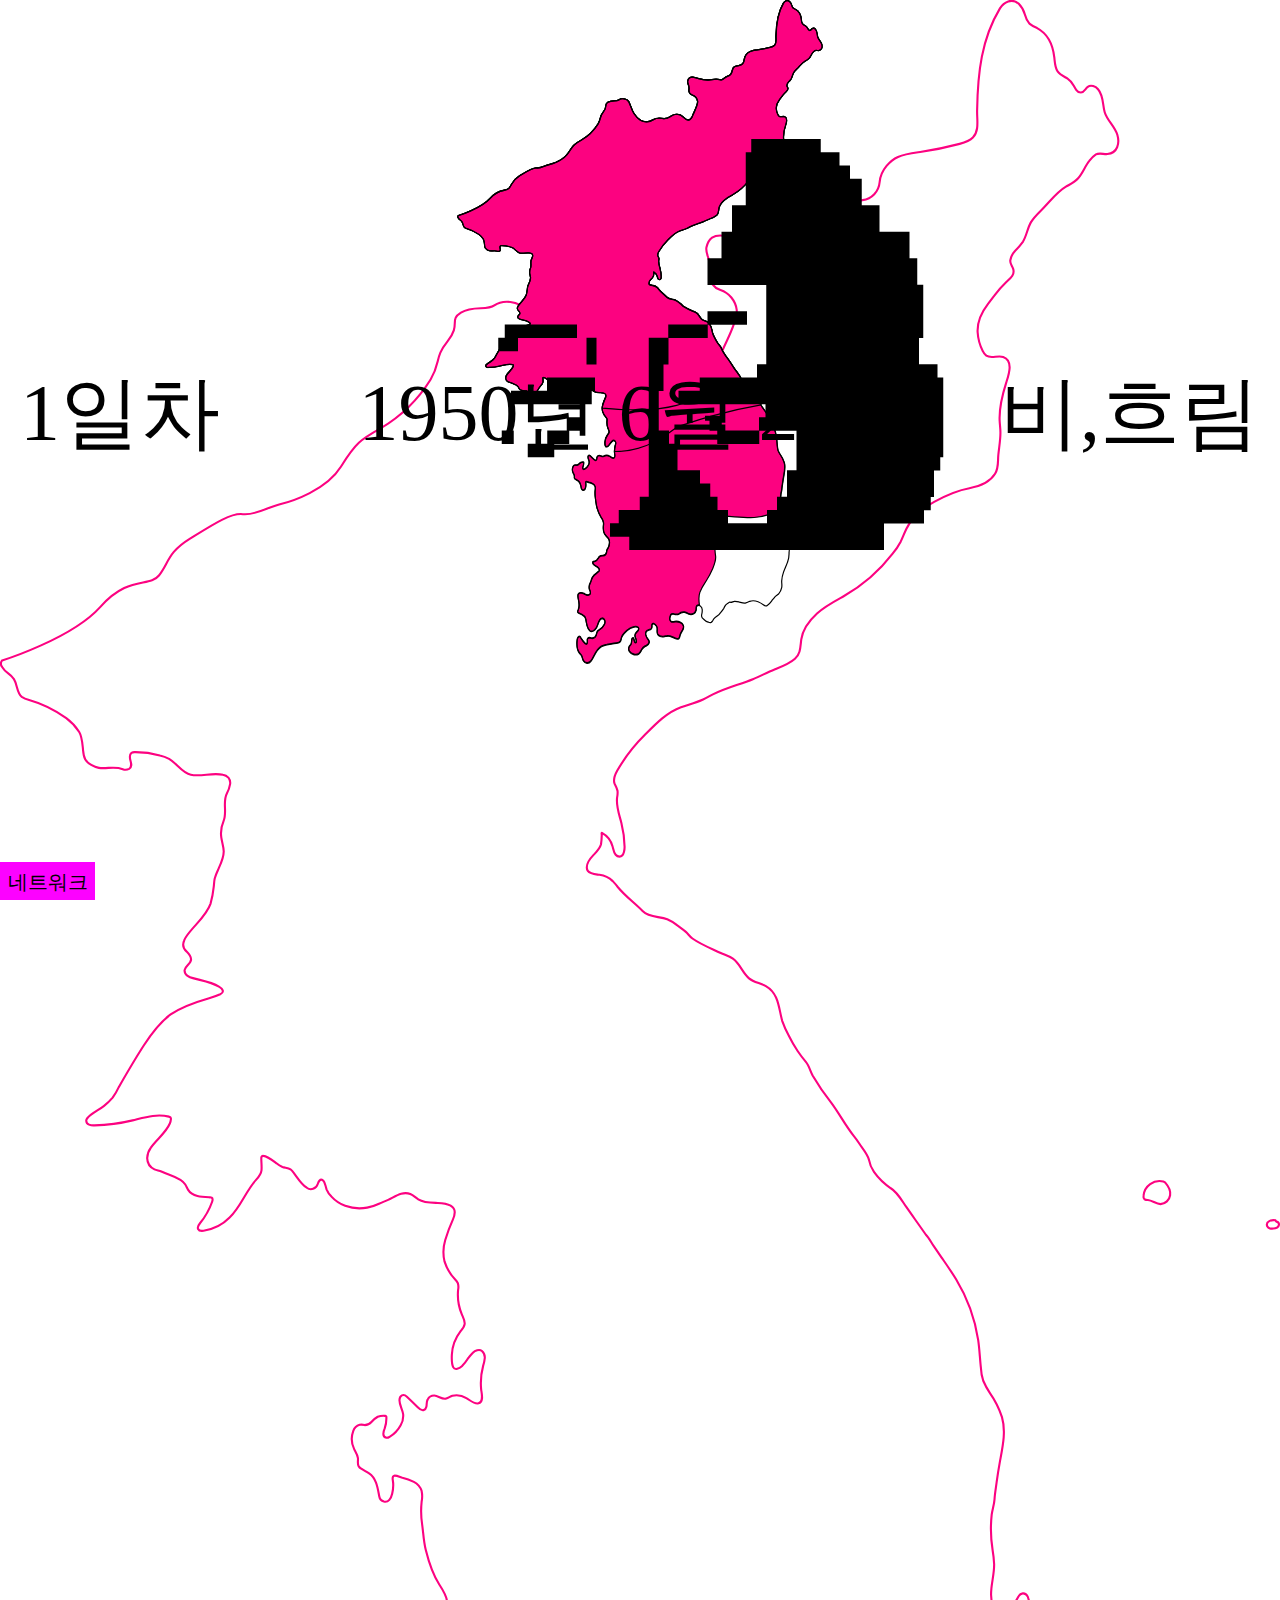
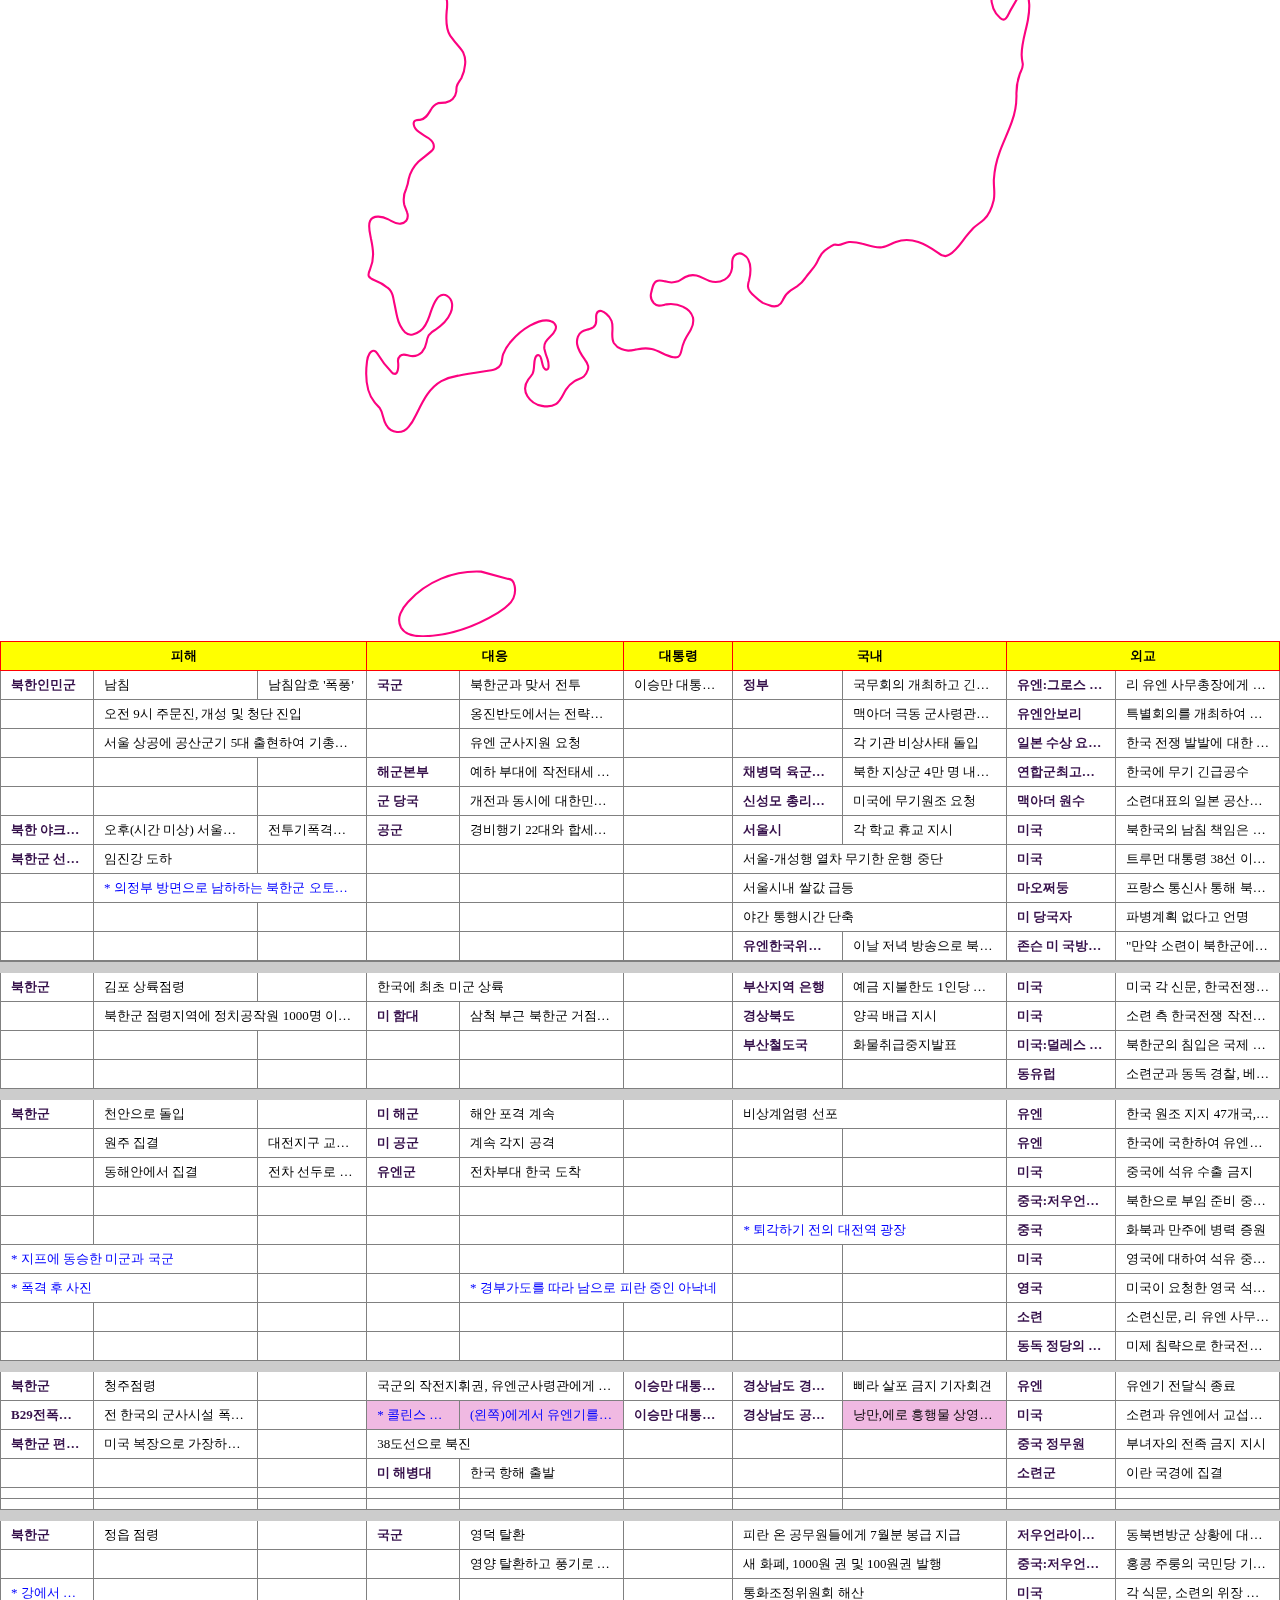
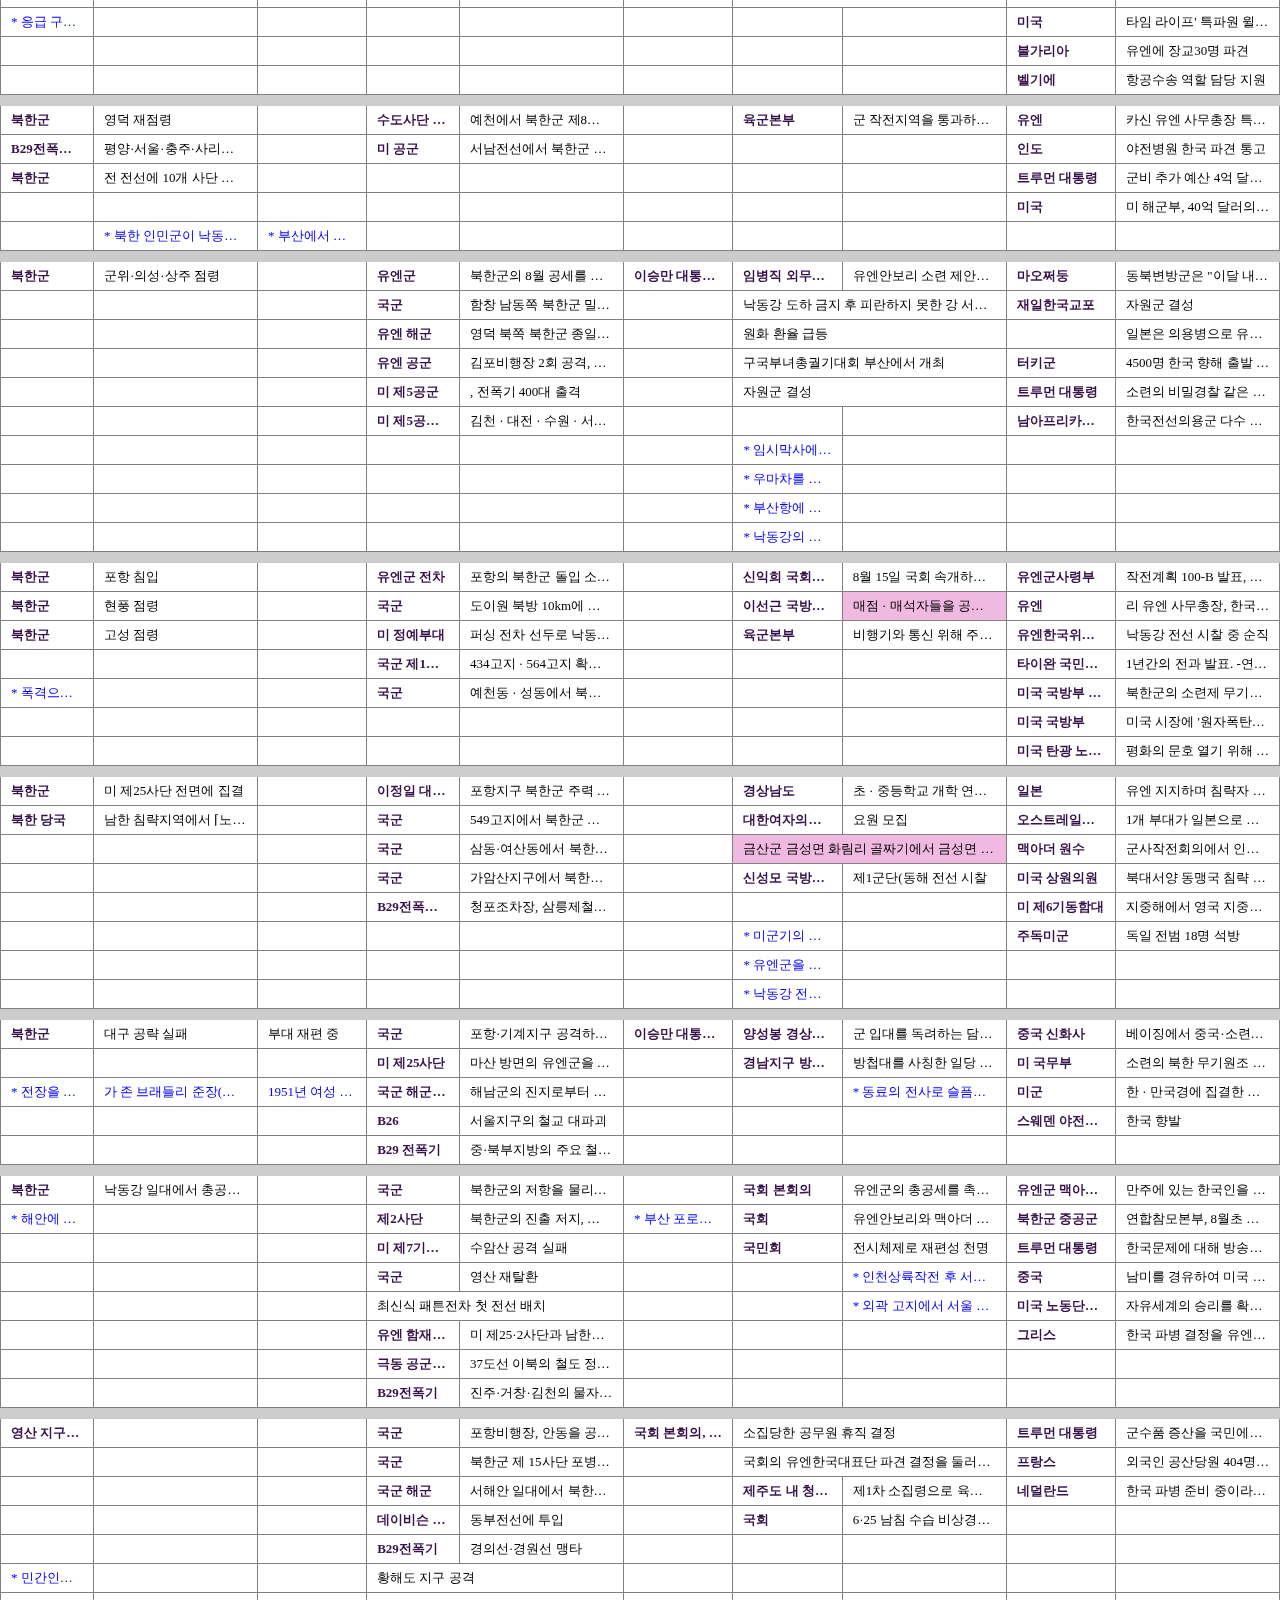
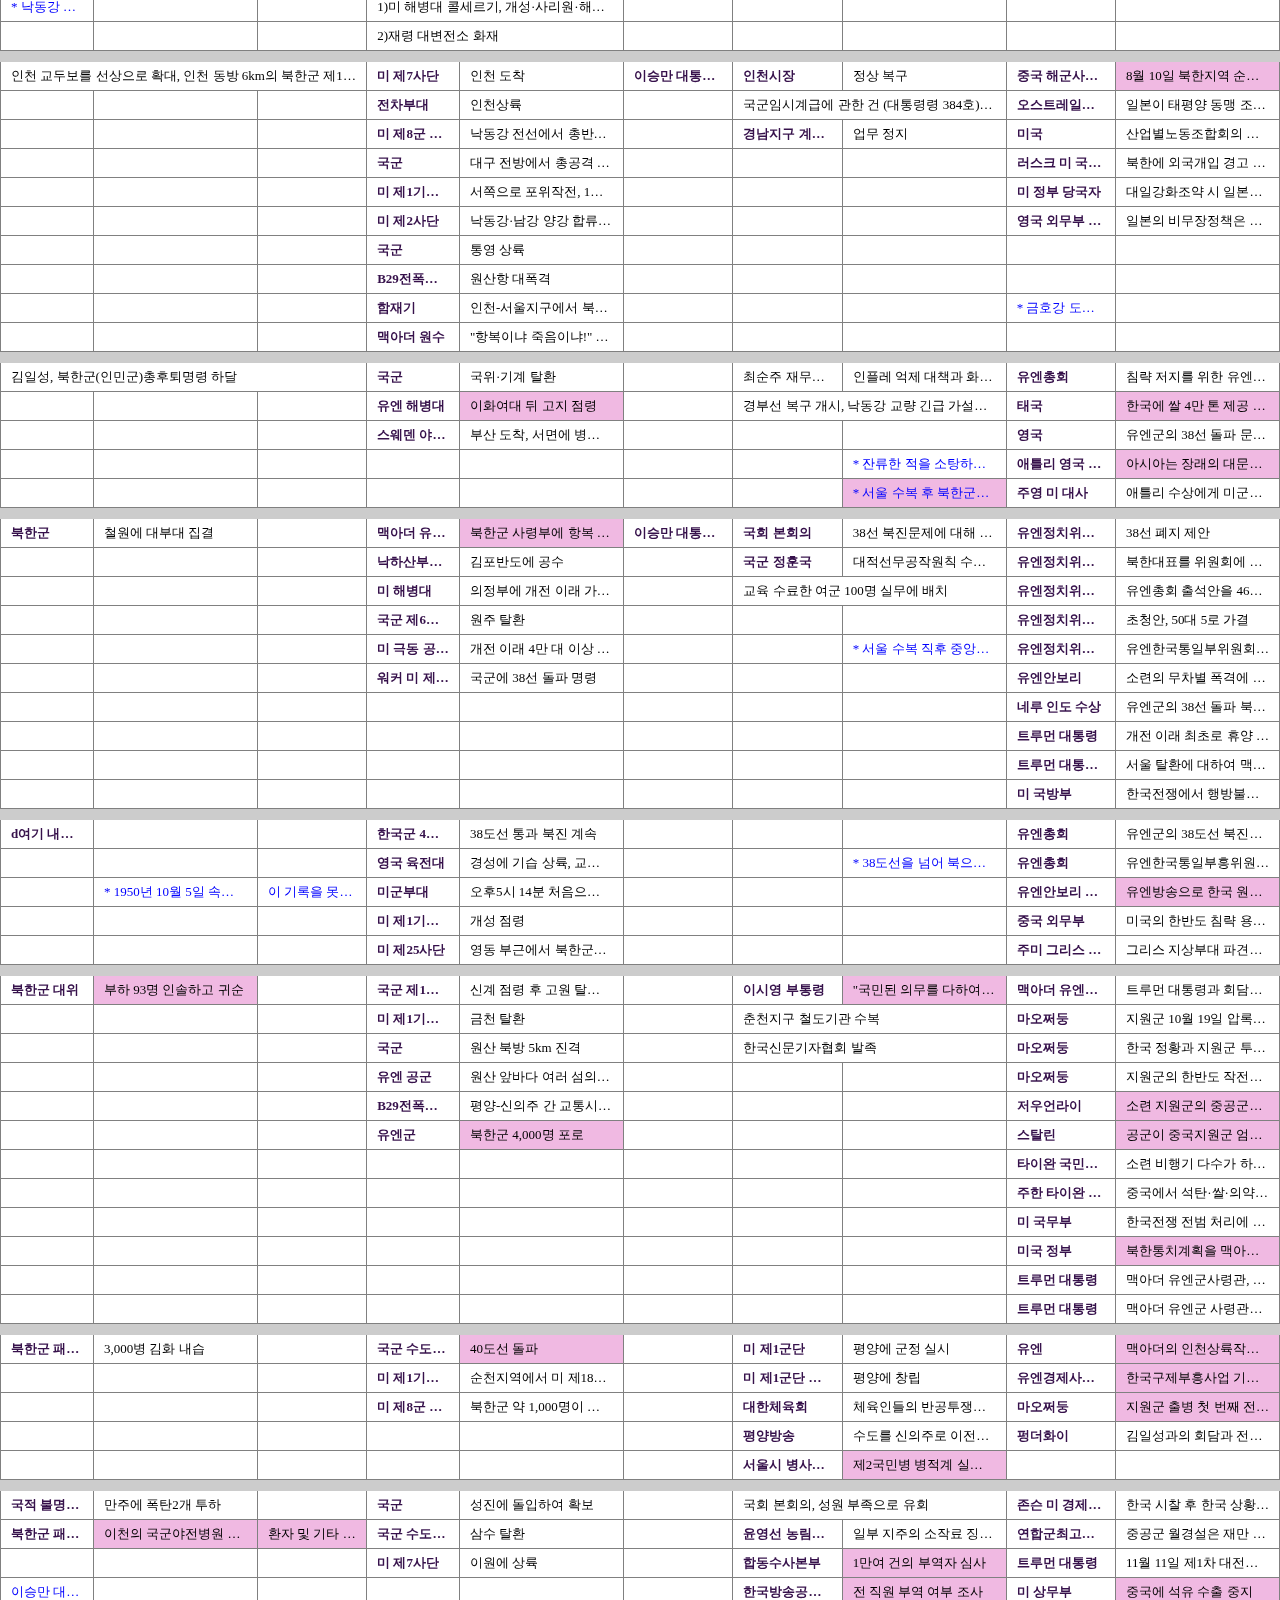
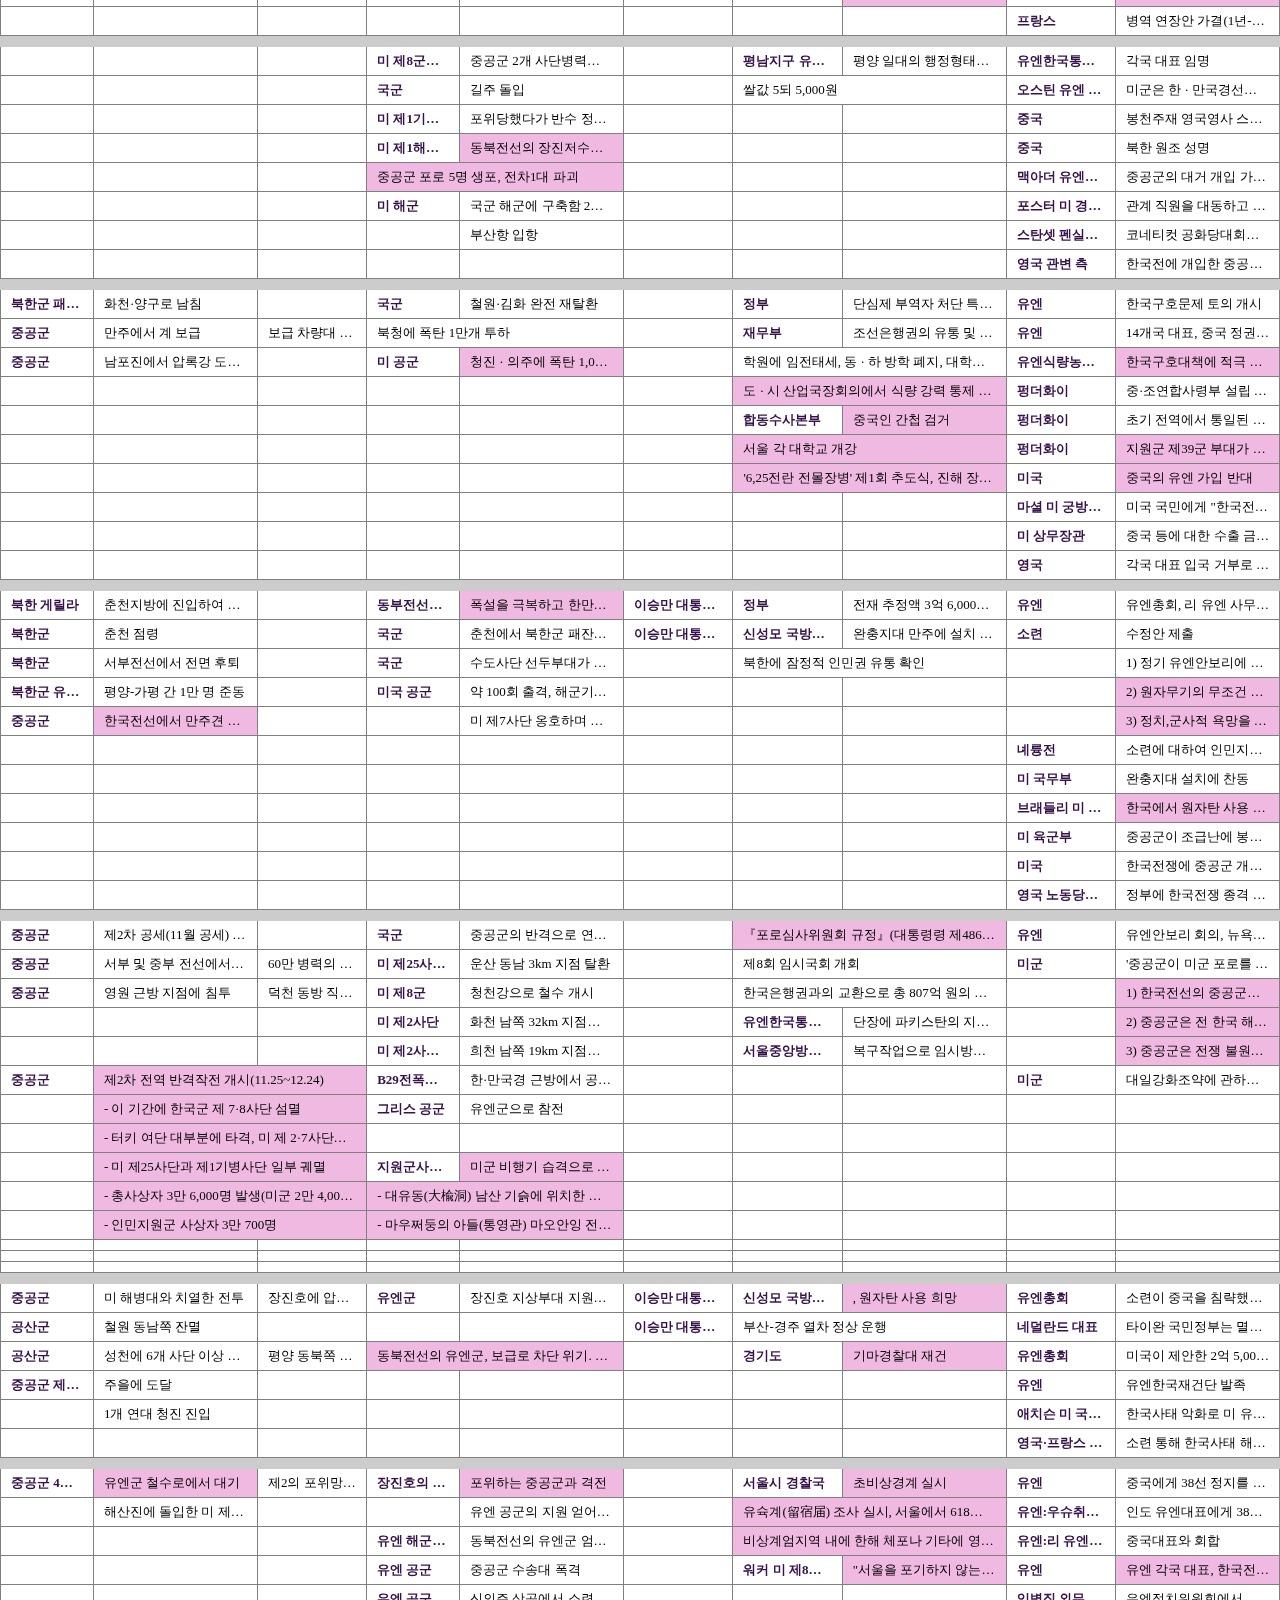
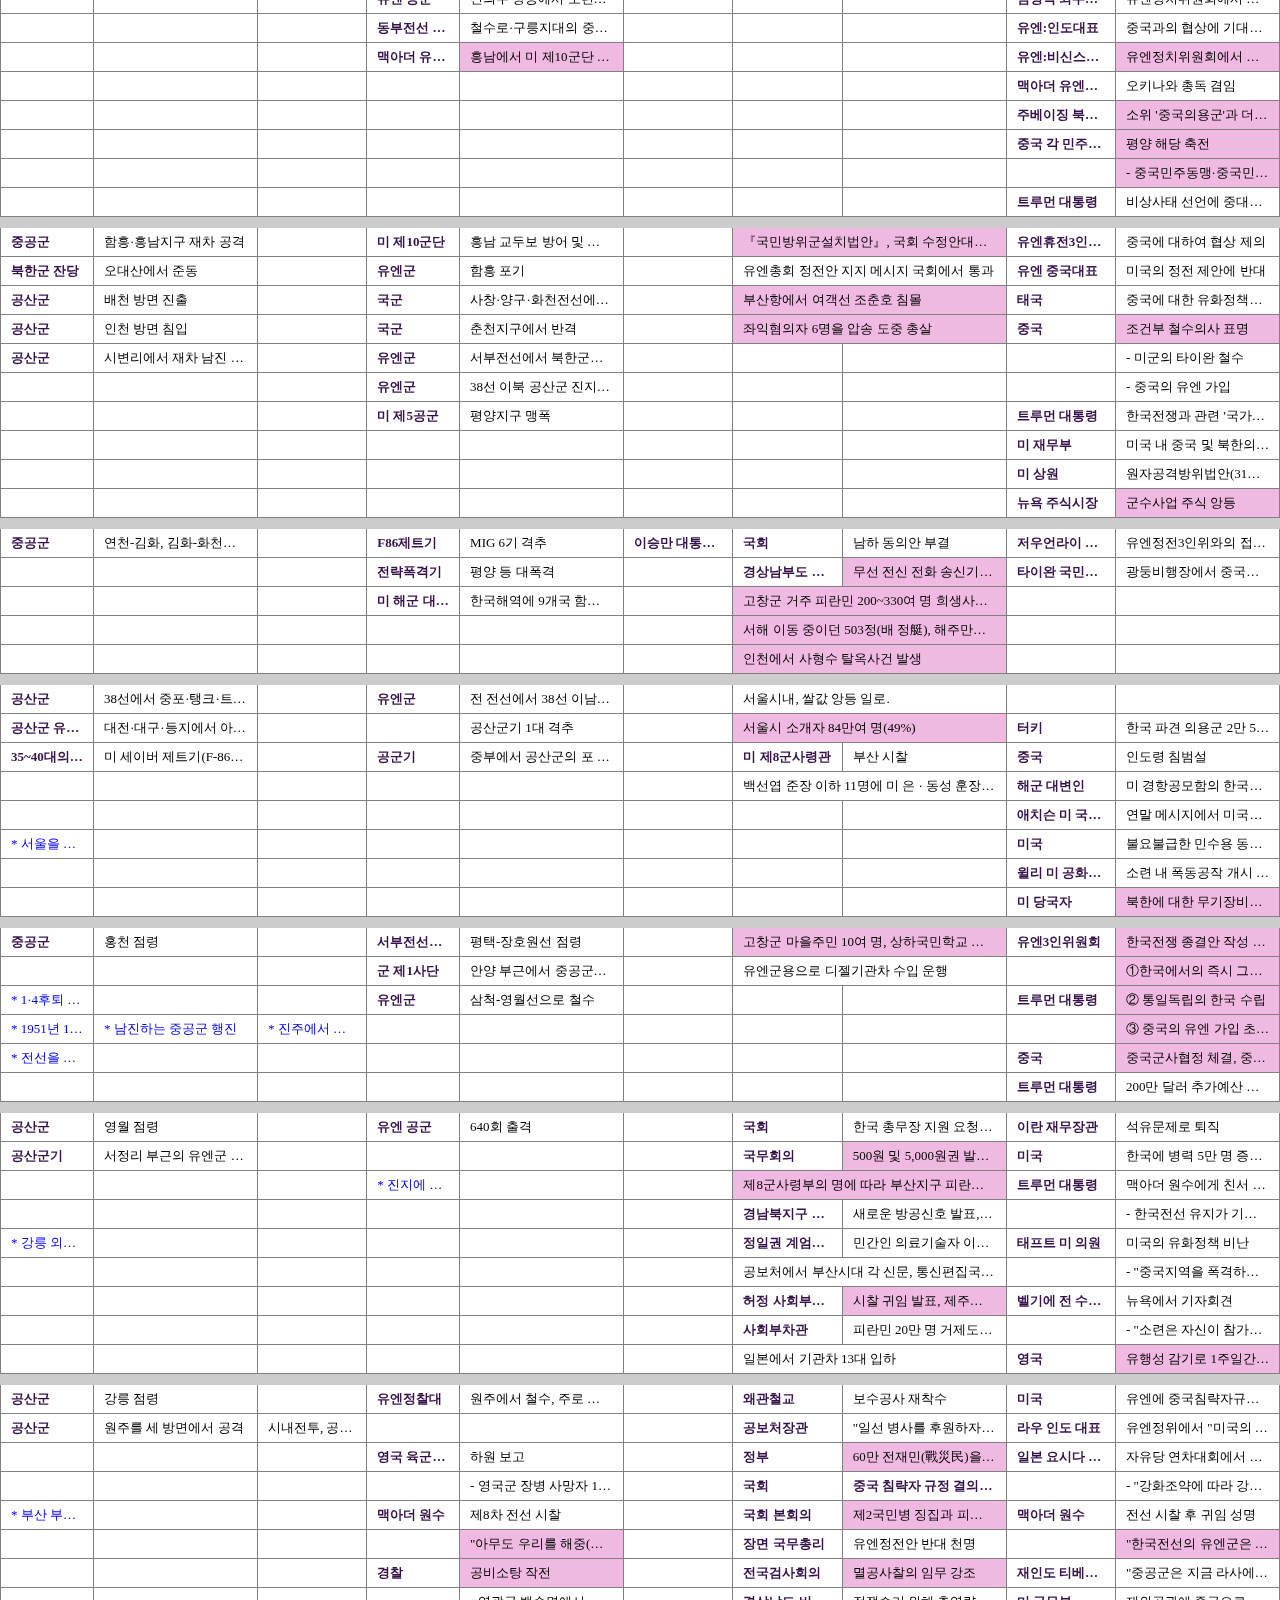
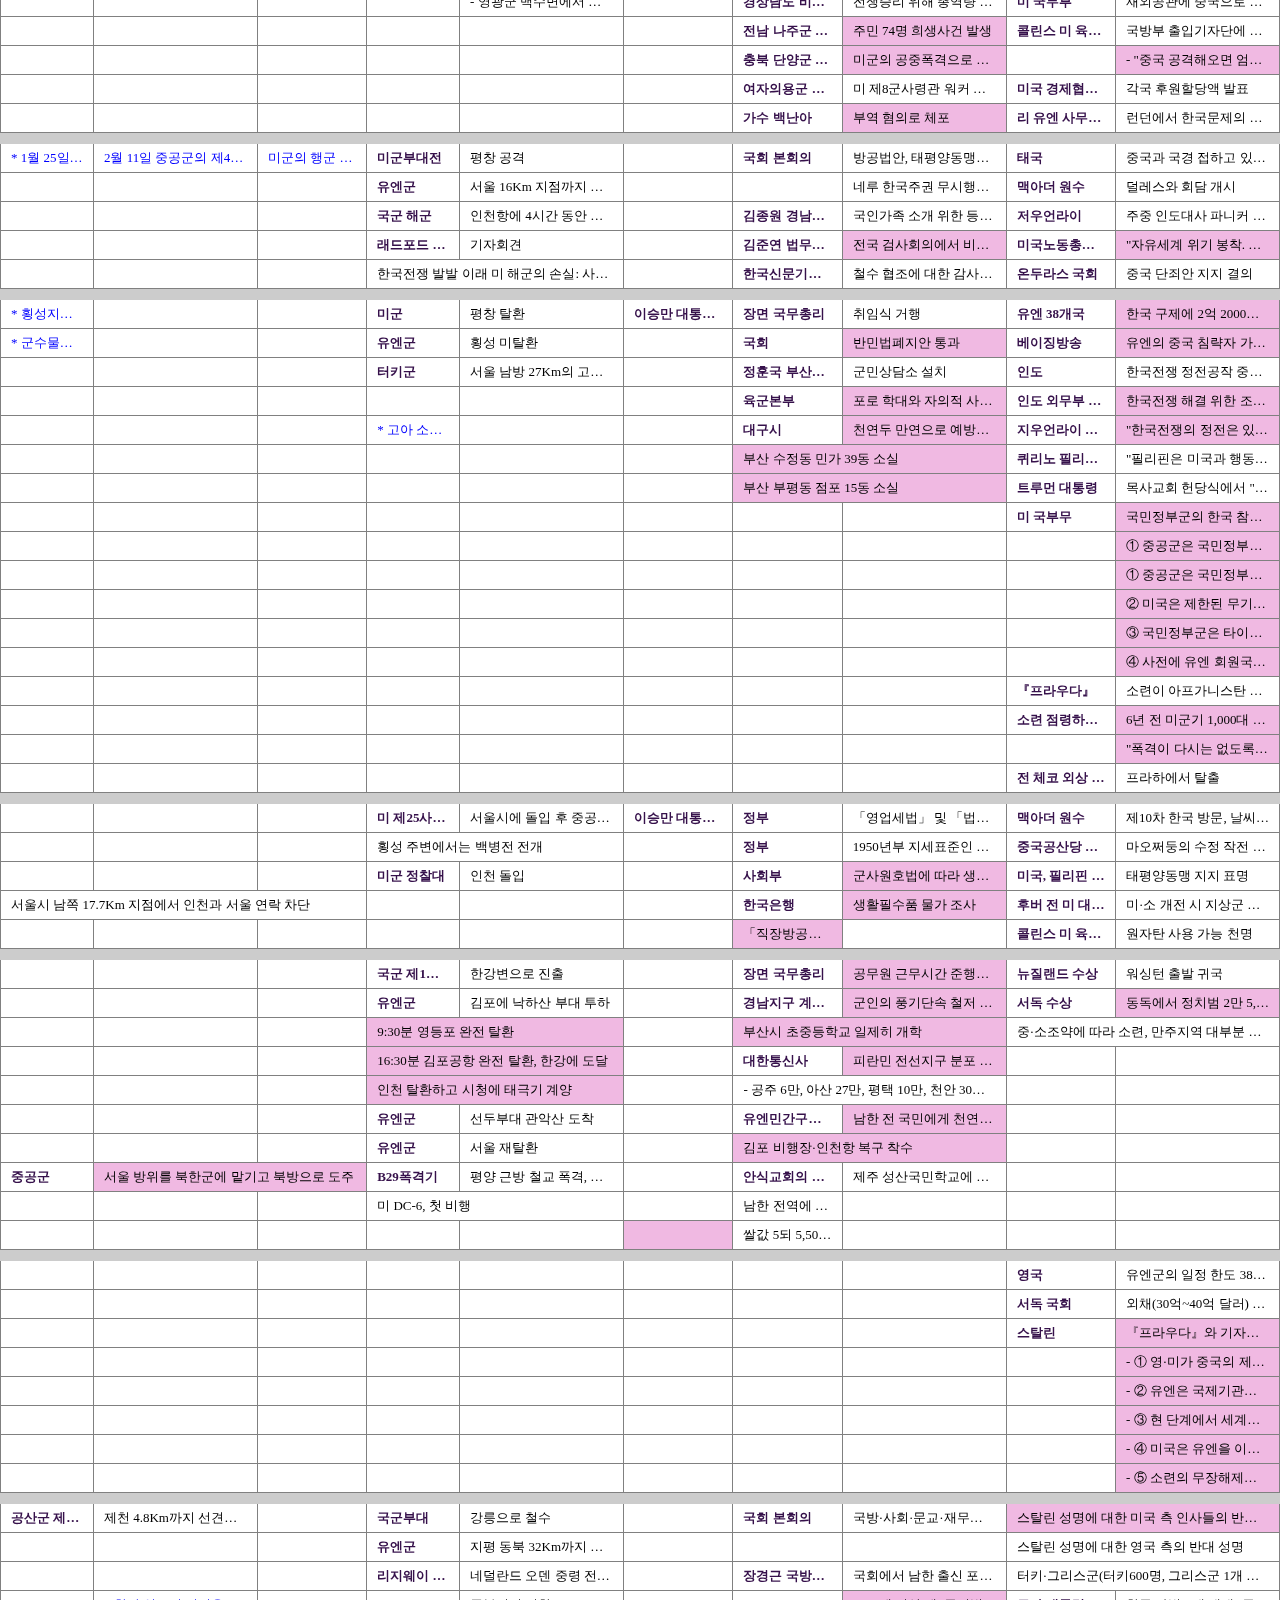
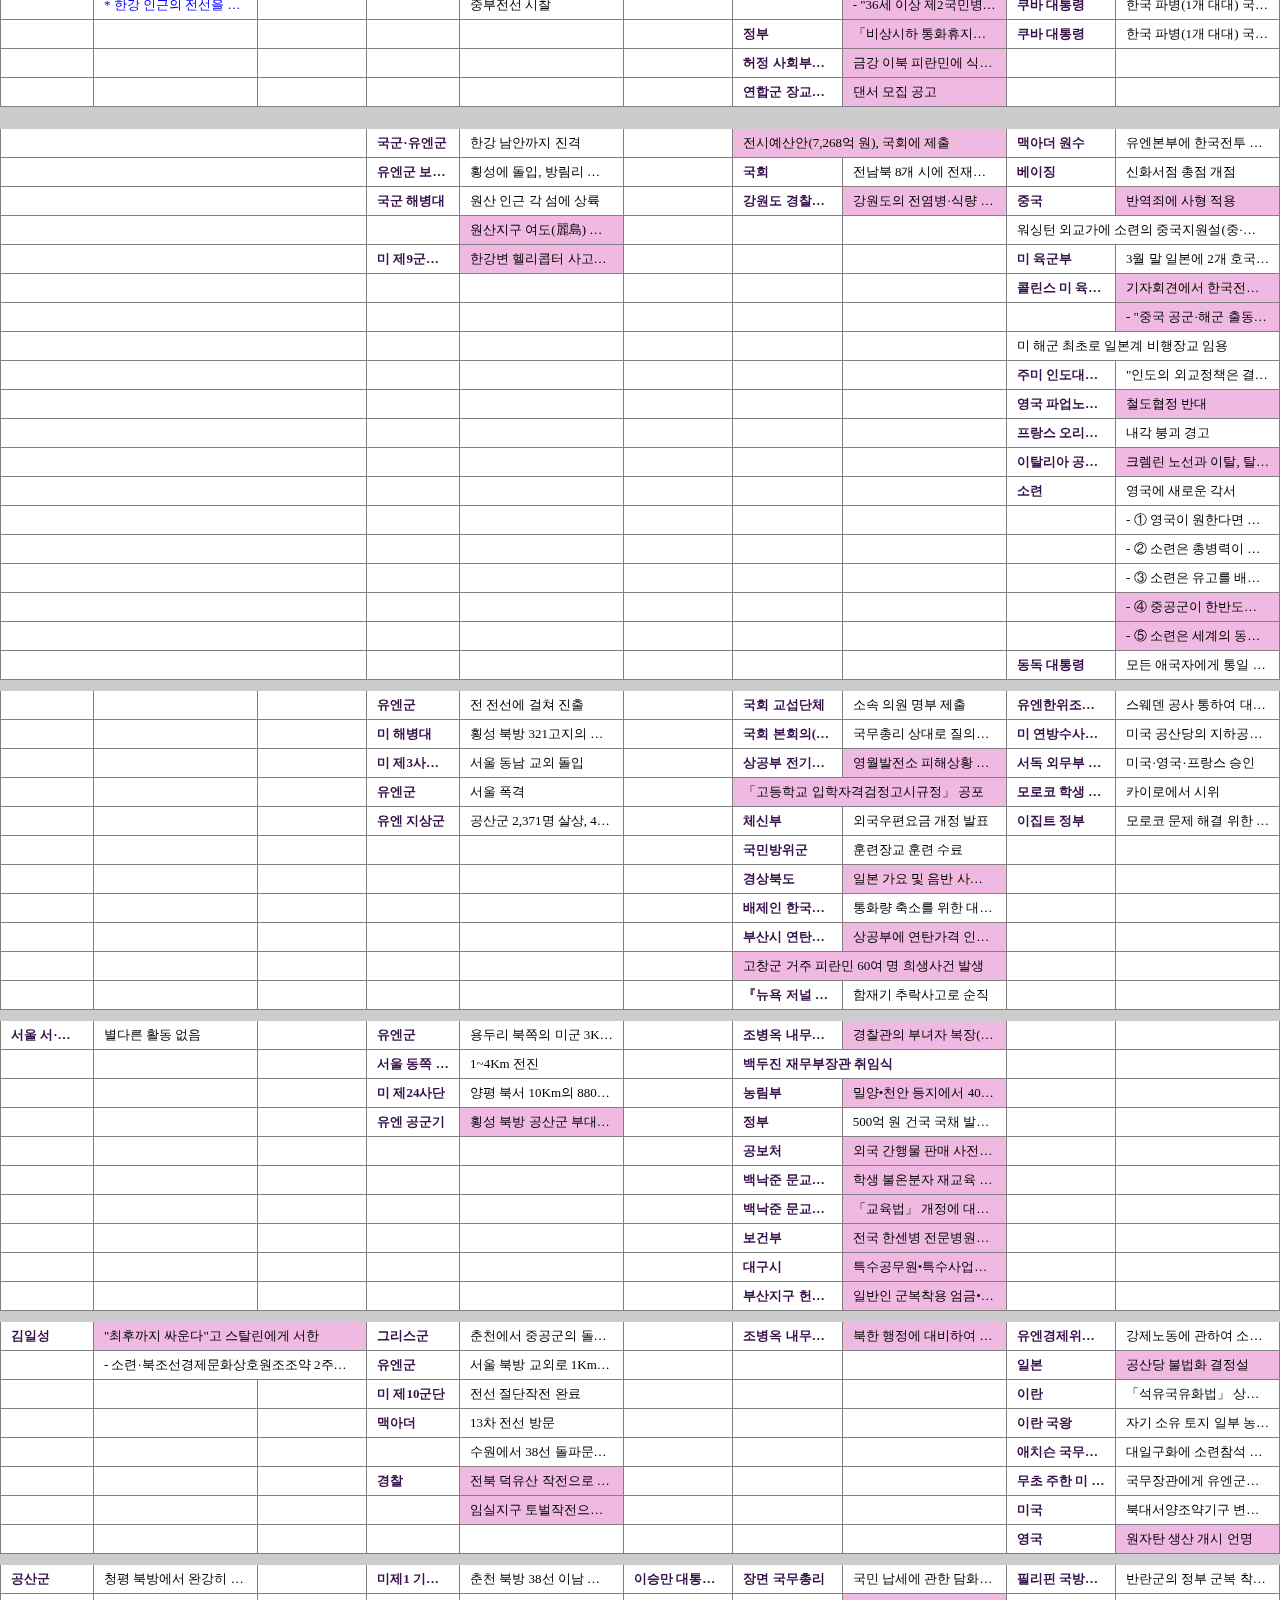
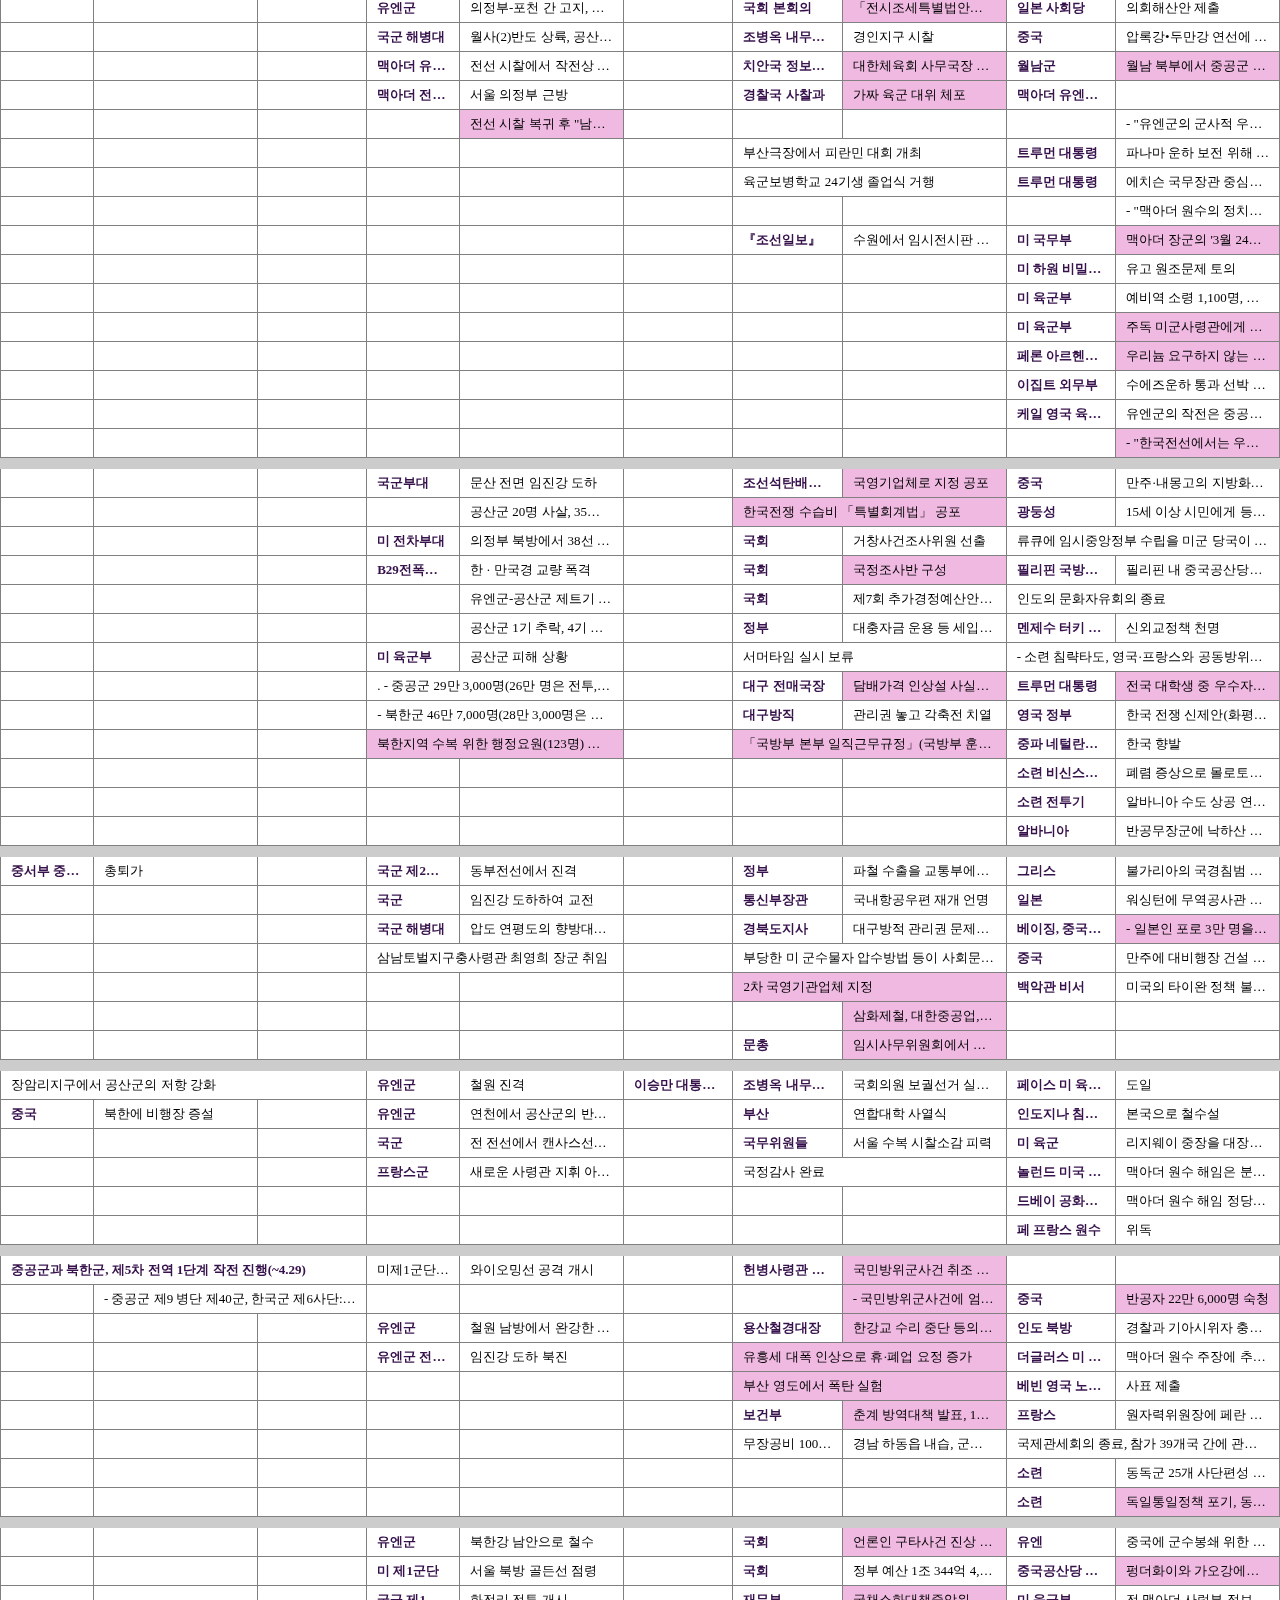
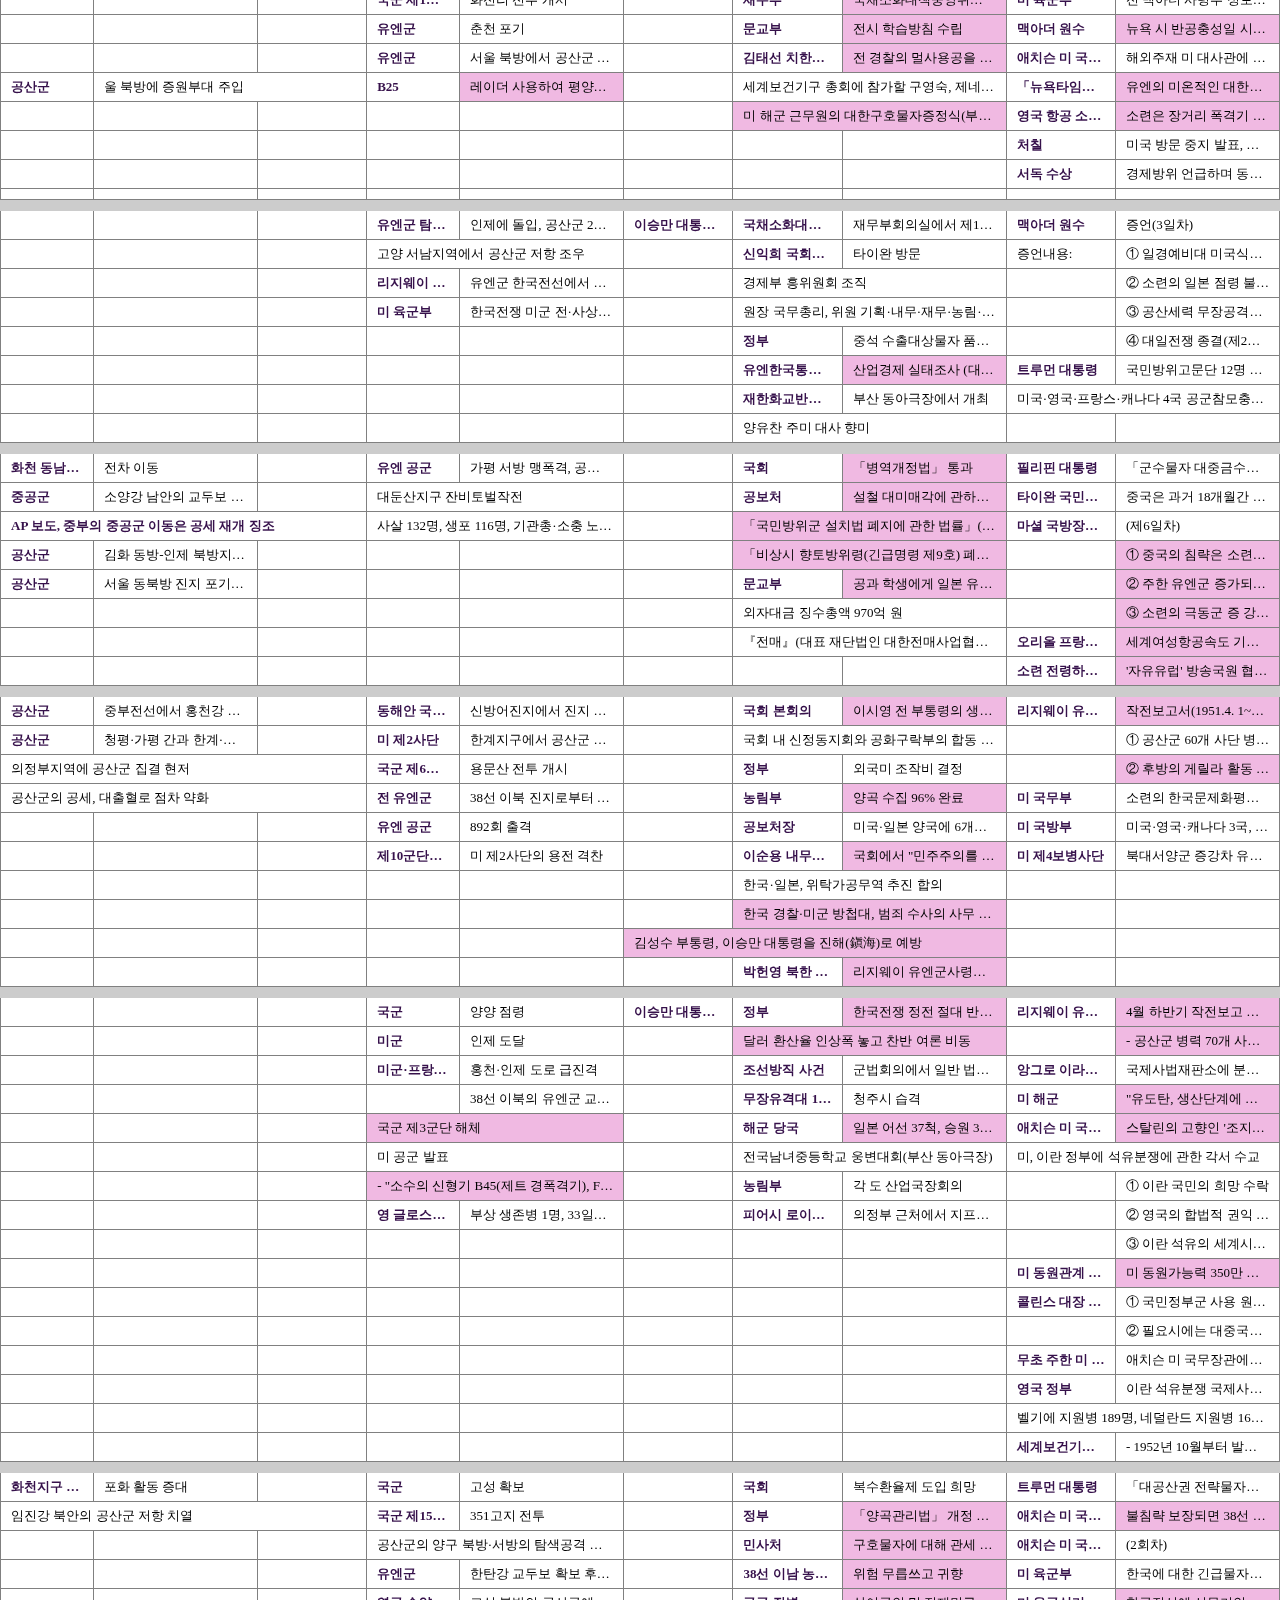
==== commit 60c2edf8: "Add files via upload" ====
--- a/index.html
+++ b/index.html
@@ -6,7 +6,7 @@
 	<title>1129</title>
 	<script src="https://code.jquery.com/jquery-3.6.0.min.js"></script>
 	<script src="script.js"></script>
-  	<link rel="stylesheet" type="text/css" href="1129.css">
+  	<link rel="stylesheet" type="text/css" href="css.css">
 
 </head>
 <body>
--- a/css.css
+++ b/css.css
@@ -0,0 +1,317 @@
+<style>
+/***********************************************스크롤없애기*/
+
+		::-webkit-scrollbar {
+		    display: none;
+		}
+		* {	
+			position: relative;
+			font-size: 13px;
+			margin: 0;
+		}
+/***********************************************화면크기 다르게 폰트 바뀌기*/
+		
+/*****************************************************************************지도*/
+		#map1{
+			position: relative;
+			width: 100%;
+			height: 210%;
+			left: 50%;
+			transform: translate(-50%);
+		}
+		#map2{
+			width: 1280px;
+			height: 664px;
+		    margin: 0 auto;
+		    left: 50%;
+			transform: translate(-50%);
+		    position: fixed;
+		    top: 0;
+		}
+		
+		#mask{
+			width: 1280px;
+			height: 664px;
+			position: fixed;
+			top: 0;
+		}
+	    .mask {
+	      fill: white;
+	    }
+
+/***********************************************리모콘*/
+
+		#nav{
+			position: fixed;
+			background-color: #FC02FF;
+			bottom: 0;
+			width: 95px;
+			height: 38px;
+			line-height: 40px;
+			margin: 0 auto;
+			/*left: 50%;
+			transform: translateX(-50%);*/
+			text-align: center;
+			z-index: 2;
+		}
+
+		#nav p{
+			cursor: pointer;
+			font-size: 20px;
+		}
+
+		#nav p:hover/*네트워크*/{
+			color: #CF70FF;
+		}
+
+
+/**************************************************************내려오는 네비*/
+
+		#category{
+			position: fixed;
+			display: none;
+			width: 100%;
+			z-index: 11;
+		}
+
+
+/**************************************************************타이틀*/
+
+		#header{
+			position: fixed;
+			width: 100%;
+			top: 40%;
+			padding: 0 0 0 20px;
+			z-index: 2;
+			pointer-events:none;
+		}
+		.date/*날짜*/{
+			position: fixed;
+			display: inline;
+			font-size: 80px;
+			left: 28%;
+/*			transform: translate(-50%);*/
+			/*font-weight: lighter;
+			color: red;*/
+		}
+		.days/*일수*/{
+			position: fixed;
+			display: inline;
+			font-size: 80px;
+			/*left: 50%;
+			transform: translate(-50%);*/
+			z-index: 2
+		}
+		.weather/*날씨*/{
+			position: fixed;
+			display: inline;
+			font-size: 80px;
+			right: 0;
+			margin: 0 20px 0 0;
+			z-index: 2
+		}
+
+
+
+
+
+/*****************************************************************************이미지*/
+
+		#hover-image-container {
+        position: fixed;
+        top: 0;
+        left: 0;
+        width: 100%;
+        height: 100%;
+        display: none;
+        z-index: 3;
+        background-color: black;
+	    }
+
+	    #hover-image {
+         position: absolute;
+         top: 50%;
+         left: 50%;
+         transform: translate(-50%, -50%);
+         max-width: 80%;
+         max-height: 80%;
+      	}
+
+      	.hover-element{
+      		color: blue;
+      		cursor: pointer;
+      	}
+
+/*****************************************************************************표*/
+	#contents{
+			position: relative;
+			width: 100%;
+			background-color: rgba( 255, 255, 255, 0.7 );
+			transition: opacity 0.3s;
+		}
+	table{
+			width: 100%;
+			border-collapse: collapse;
+			margin: 0;
+			table-layout: fixed;
+		}
+
+	.border{
+			background-color: #CCCCCC;
+			border-color: #CCCCCC;
+		}
+
+	.bolder{
+		font-weight: bolder;
+		color: #36114B;
+		}
+
+	.color{
+		background-color: #F0B9E2;
+	}
+
+
+/*+++++++++++++++++표 배경 색*/
+
+	/*table td:nth-child(1){
+		background-color: #FCD5FE;
+		font-weight: bolder;
+	}*/
+/*+++++++++++++++++표 선 색깔*/
+		table th{
+			border: 1px solid red;
+			background-color: yellow;
+			padding: 5px 0 5px 0;
+		}
+		table tr{
+/*			border: 1px solid #E6E6E6;*/
+		}
+		/*table td {
+			border-right: 1px solid red;
+			border-left: 1px solid red;
+		}*/
+/*+++++++++++++++++표 텍스트 넘치는거 숨기기*/
+		table td {
+			padding: 5px 10px 5px 10px;
+		 	overflow: hidden; /* 텍스트 숨기기 */
+		}
+		table td {
+		 	white-space: nowrap; /* 줄바꿈 방지 */
+		 	text-overflow: ellipsis; /* 텍스트가 넘칠 경우 생략 부호(...)로 표시 */
+		}
+		
+/*+++++++++++++++++표 텍스트 보이기*/		
+		#contents table tr:hover td {
+			line-height: 23px;
+			vertical-align:4%;
+			overflow: visible; /* 호버 시 텍스트 보이기 */
+			white-space: normal; /* 원래대로 줄바꿈 허용 */
+			background-color: #f2f2f2; /* 회색배경  */
+		}
+	
+
+/*++++++++++++++++++++++++++++++++++++++핑크배경:hover*/
+		tr:hover{
+		}
+		
+		tr:hover td:nth-child(1){
+			background-color: #FCDDDD;
+		}
+		tr:hover td:nth-child(2){
+			background-color: #FCDDDD;
+		}
+		tr:hover td:nth-child(3){
+			background-color: #FCDDDD;
+		}
+
+		
+
+
+/*+++++++++++++++++맨첫번째 열*/
+		tr td:nth-child(1){
+			padding: 0 10px 0 10px;
+		}
+/*+++++++++++++++++두번째 열*/		
+		tr td:nth-child(2){
+		}
+/*+++++++++++++++++국가이름 열*/		
+		tr td:nth-child(6){
+		}		
+		
+
+/***********************************************열 색깔/스타일 지정*/
+		
+		/*tr td:nth-child(1){
+			color: black;
+		}
+		tr td:nth-child(2){
+			color: hotpink;
+		}
+		tr td:nth-child(3){
+			color: slategray;
+		}
+		tr td:nth-child(4){
+			color: black;
+		}
+		tr td:nth-child(5){
+			color: hotpink;
+		}
+		tr td:nth-child(6){
+			color: lightpink;
+		}
+		tr td:nth-child(7){
+			color: black;
+		}
+		tr td:nth-child(8){
+			color: hotpink;
+		}
+		tr td:nth-child(9){
+			color: black;
+		}
+		tr td:nth-child(10){
+			color: hotpink;
+		}
+*/
+/*************************************픽셀그리무*******************************************************/
+	#pixel{
+		position: absolute;
+		width: 100%;
+		display: none;
+		background-color: none ;
+		width: 100%;
+		border-collapse: collapse;
+		margin: 0;
+		table-layout: fixed;
+	}
+	#pixel_img{
+		position: fixed;
+		background-image: url(a.png);
+		width: 1425px;
+		height: 683px;
+		z-index: 2;
+		pointer-events:none;
+
+		transition: opacity 0.5s;
+	}
+	.celful{
+		background-color: black;
+	}
+
+
+
+		#bottom{
+			width: 40px;
+			height: 40px;
+			background-color: #1500FE;
+			border-radius: 50px;
+			margin-top: 80px;
+			margin-bottom: 80px;
+			margin-left: 50%;
+			left: -25px;
+		}
+		#iloveyou{
+			color: #1500FE;
+			text-align: center;
+			font-size: 30px;
+		}
+	</style>